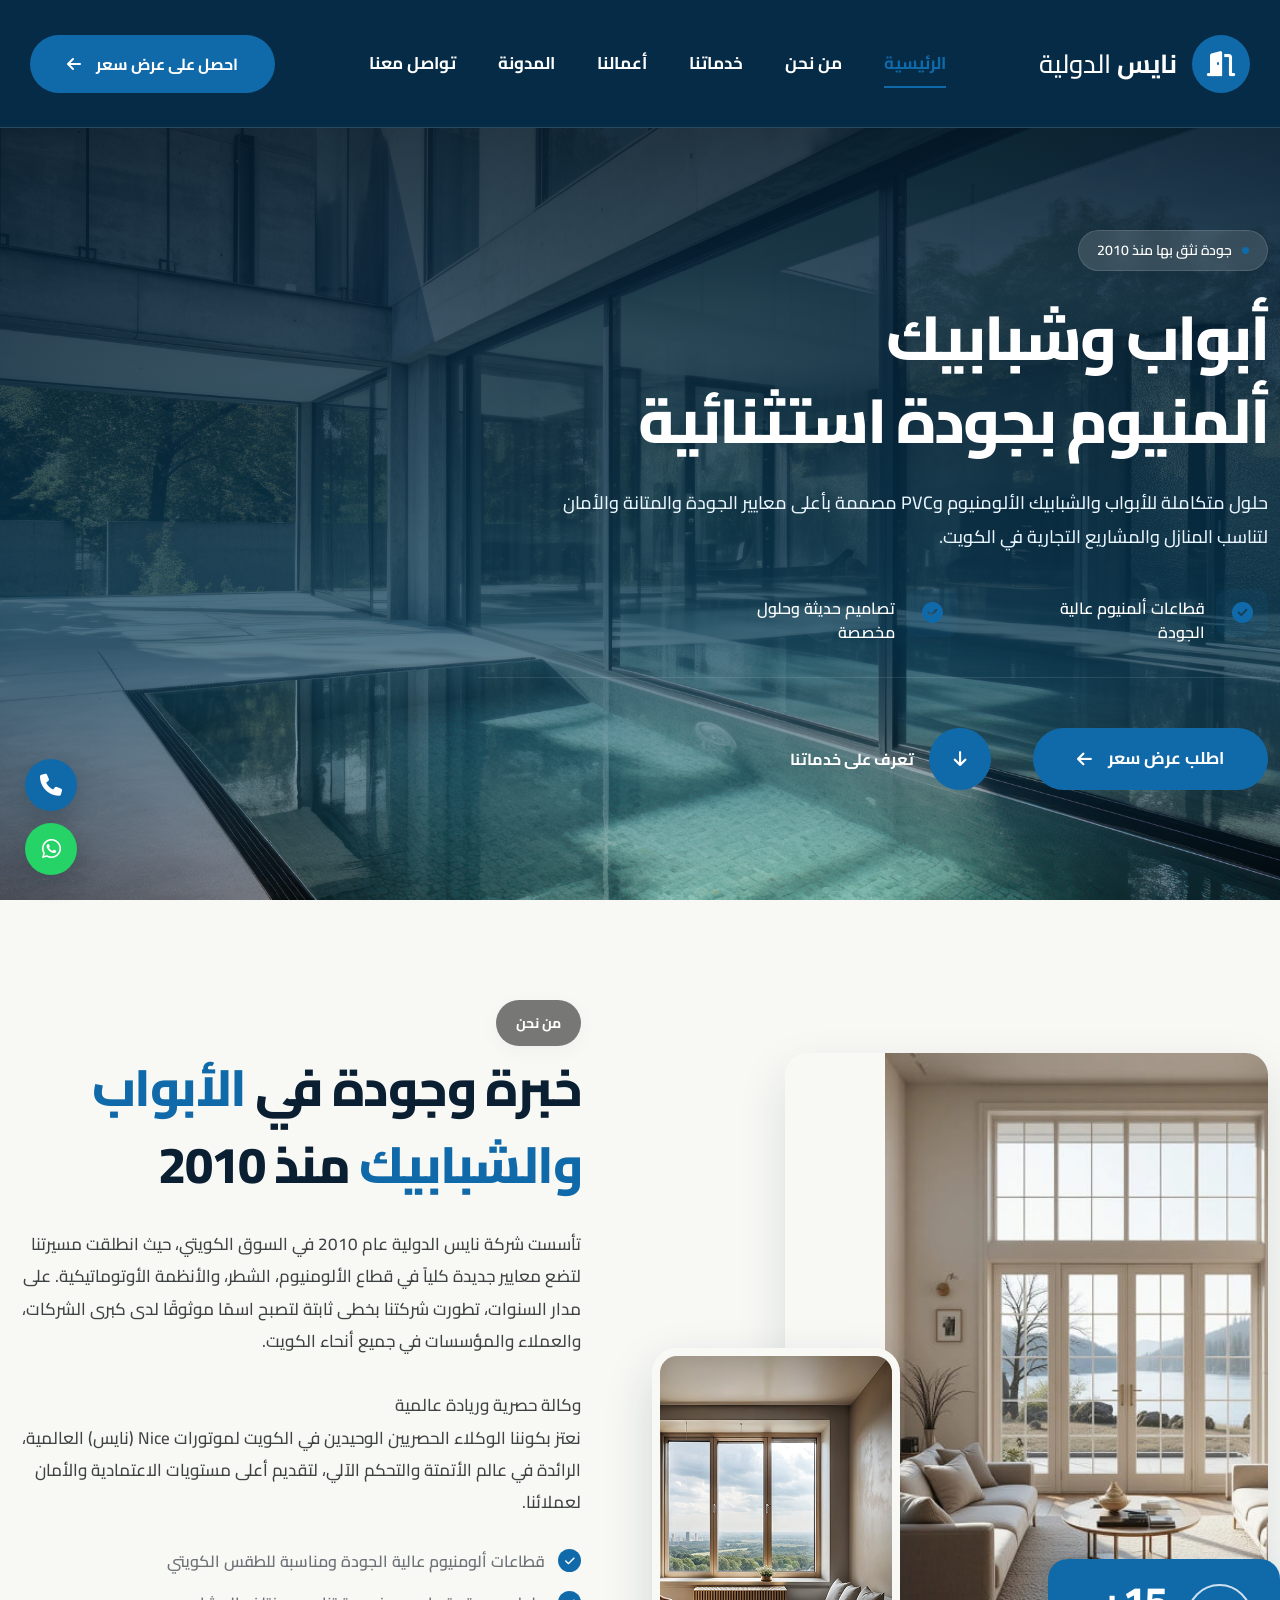
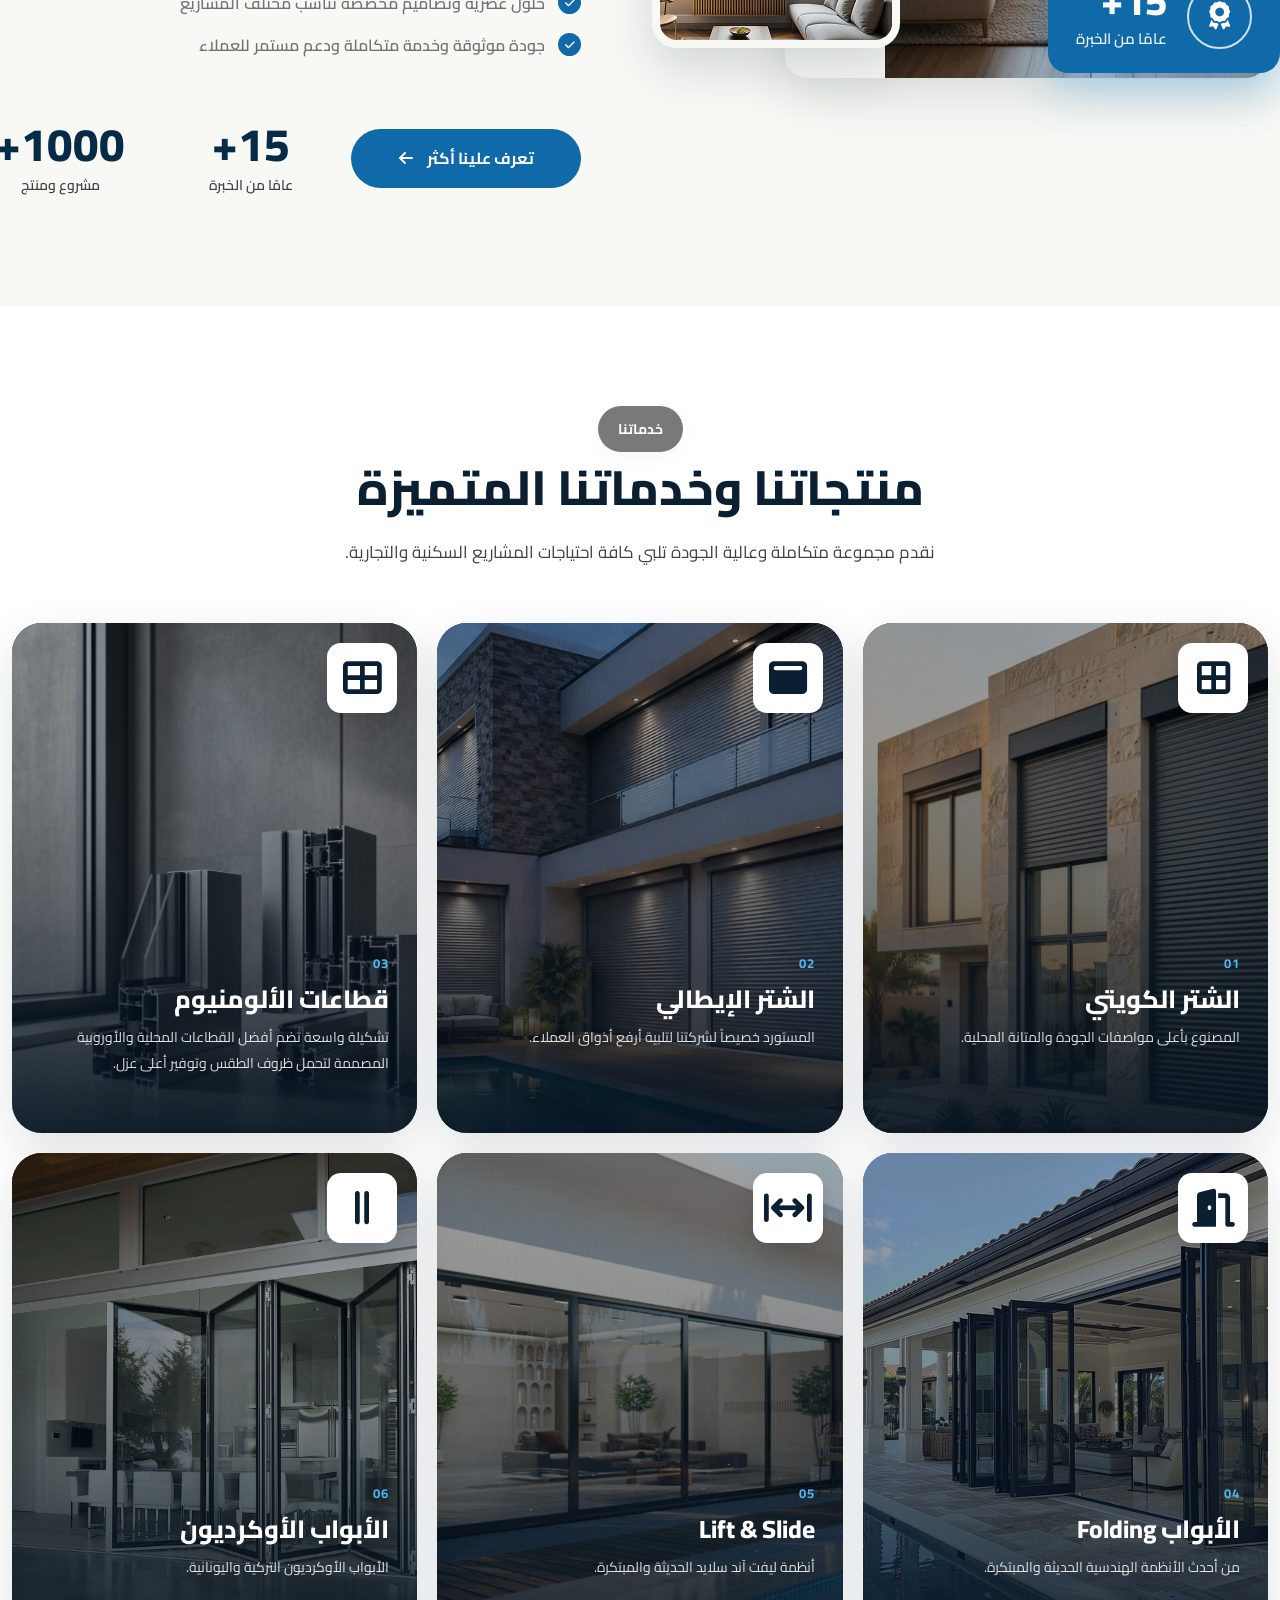
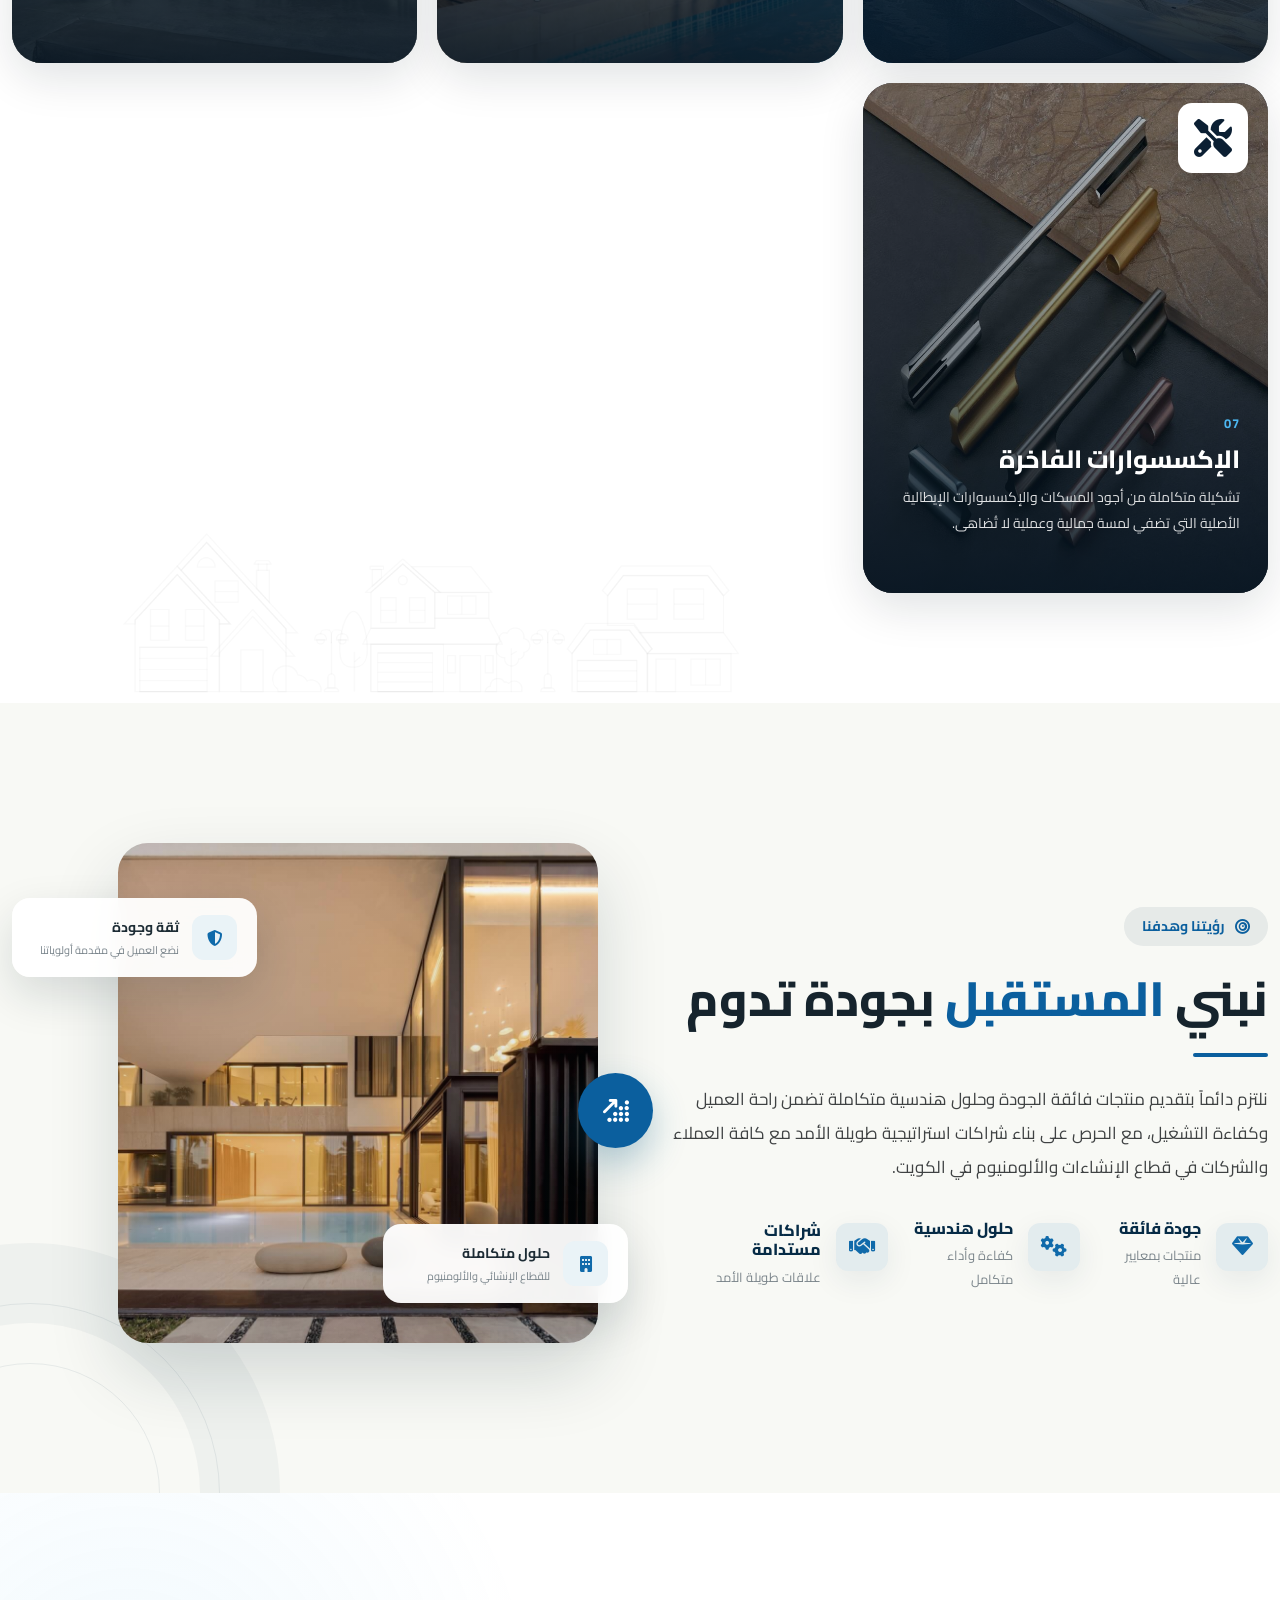
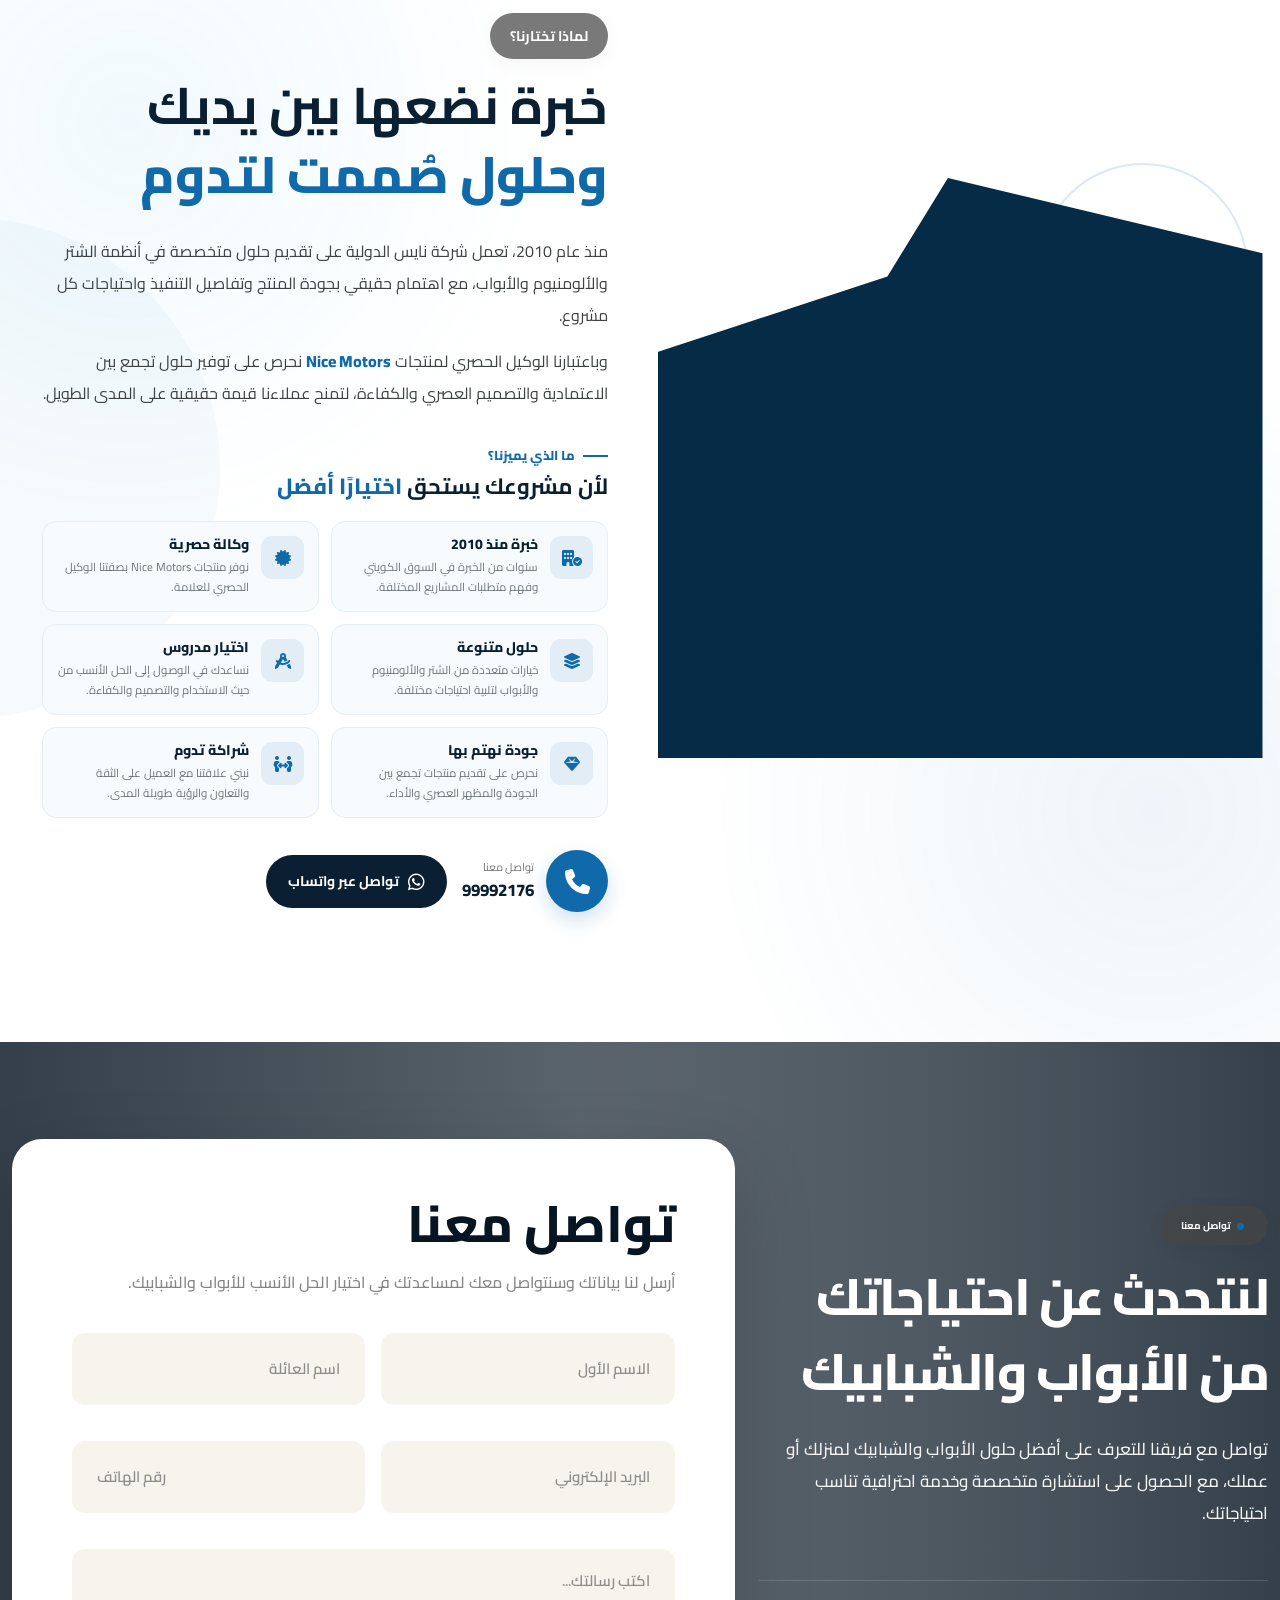
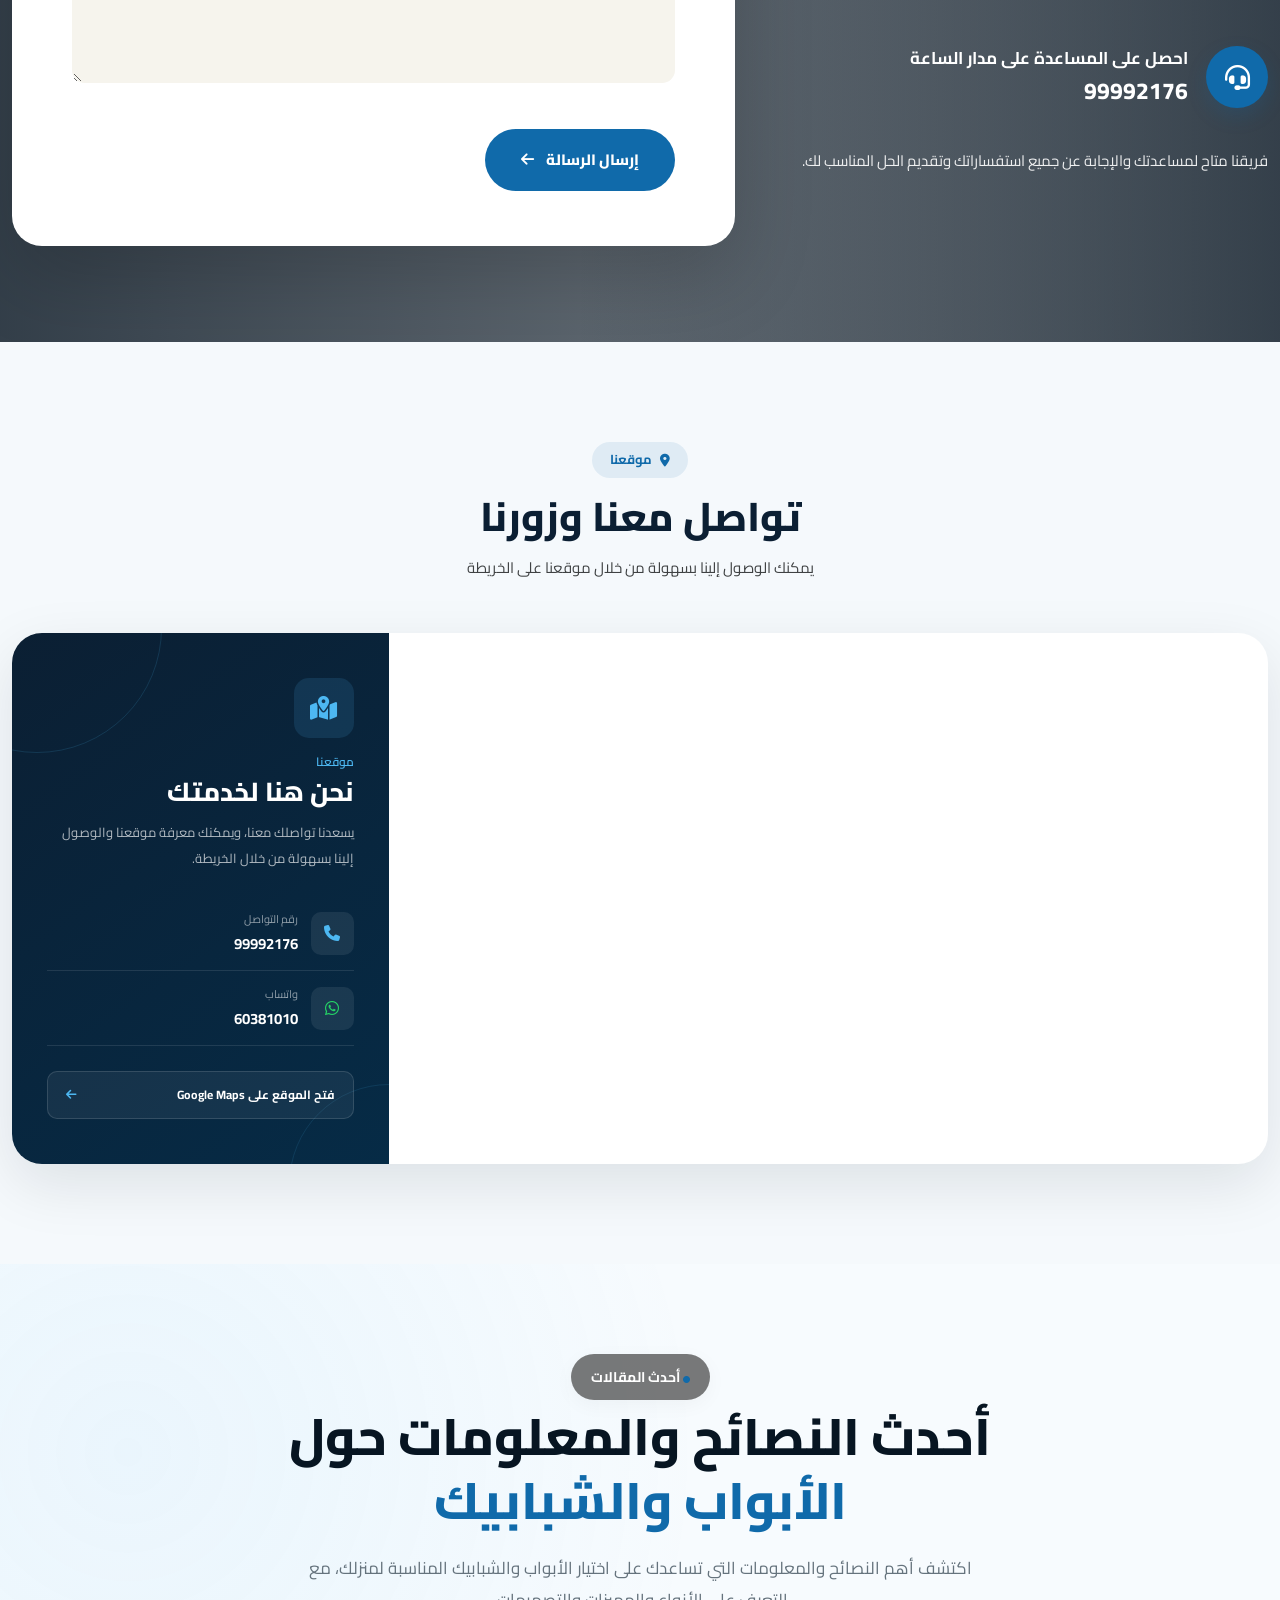
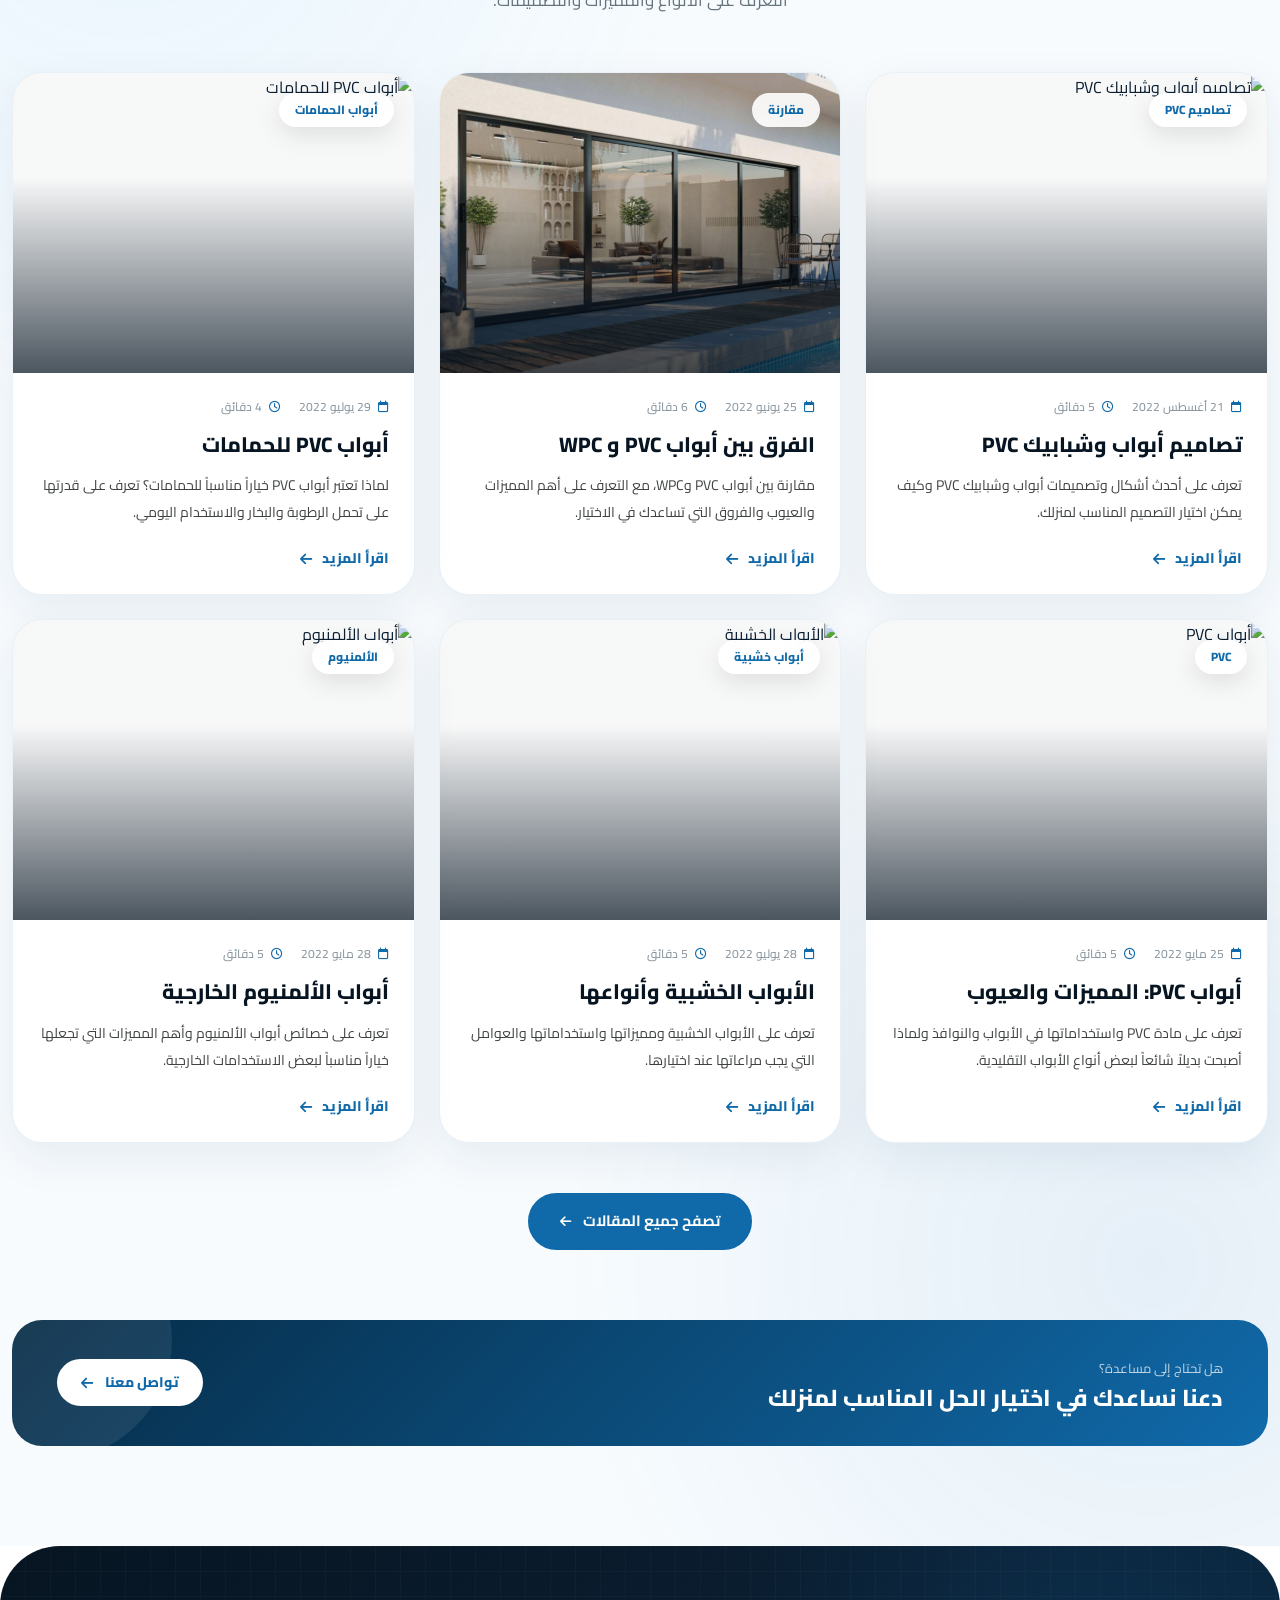
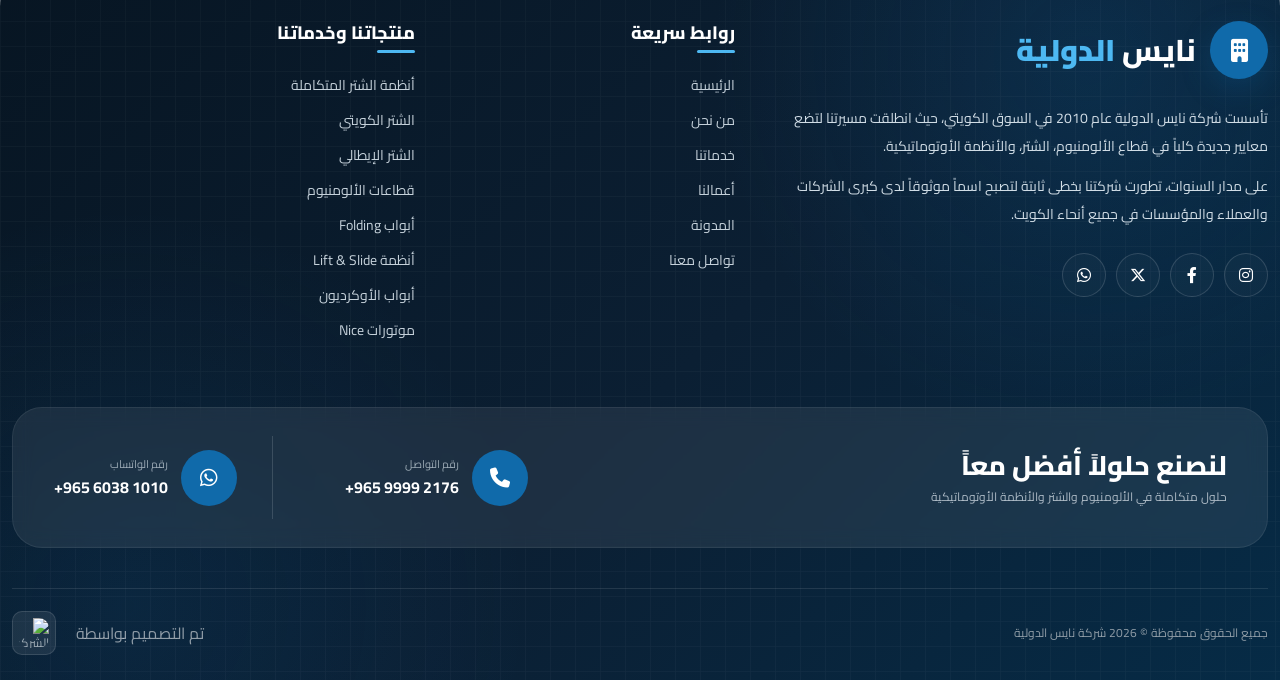
==== index.html @ 319450fb "first commit" ====
<!doctype html>
<html lang="ar" dir="rtl">

<head>
  <meta charset="UTF-8">

  <meta name="viewport" content="width=device-width, initial-scale=1.0">

  <meta http-equiv="X-UA-Compatible" content="IE=edge">

  <title>شركة نايس الدولية للأبواب والشبابيك | ألومنيوم و PVC والشتر في الكويت</title>

  <meta name="description"
    content="شركة نايس الدولية للأبواب والشبابيك في الكويت منذ 2010. متخصصون في أبواب وشبابيك الألومنيوم وPVC، الشتر الكويتي والإيطالي، Folding، Lift & Slide، والأبواب الأوتوماتيكية. الوكيل الحصري لموتورات Nice في الكويت.">

  <meta name="keywords"
    content="أبواب وشبابيك الكويت, شركة أبواب وشبابيك في الكويت, أبواب ألمنيوم الكويت, شبابيك ألمنيوم الكويت, أبواب PVC الكويت, شبابيك PVC الكويت, شتر الكويت, شتر إيطالي الكويت, شتر كويتي, أبواب أوتوماتيكية الكويت, موتورات نايس الكويت, Nice Kuwait, أبواب سحاب الكويت, Lift and Slide Kuwait, Folding doors Kuwait">

  <meta name="author" content="شركة نايس الدولية للأبواب والشبابيك">

  <meta name="publisher" content="شركة نايس الدولية للأبواب والشبابيك">

  <meta name="robots" content="index, follow, max-image-preview:large, max-snippet:-1, max-video-preview:-1">

  <meta name="googlebot" content="index, follow, max-image-preview:large, max-snippet:-1, max-video-preview:-1">

  <meta name="language" content="Arabic">

  <meta name="geo.region" content="KW">

  <meta name="geo.country" content="Kuwait">

  <meta name="country" content="Kuwait">

  <meta name="theme-color" content="#0b1f33">

  <link rel="canonical" href="https://www.yourdomain.com/">

  <link rel="alternate" hreflang="ar-KW" href="https://www.yourdomain.com/">

  <link rel="alternate" hreflang="x-default" href="https://www.yourdomain.com/">

  <link rel="icon" type="image/png" href="images/favicon.png">

  <link rel="apple-touch-icon" href="images/apple-touch-icon.png">


  <!-- Open Graph -->

  <meta property="og:type" content="website">

  <meta property="og:locale" content="ar_KW">

  <meta property="og:title" content="شركة نايس الدولية للأبواب والشبابيك | الكويت">

  <meta property="og:description"
    content="حلول متكاملة للأبواب والشبابيك الألومنيوم وPVC والشتر والأنظمة الأوتوماتيكية في الكويت منذ 2010. الوكيل الحصري لموتورات Nice في الكويت.">

  <meta property="og:url" content="https://www.yourdomain.com/">

  <meta property="og:site_name" content="شركة نايس الدولية للأبواب والشبابيك">

  <meta property="og:image" content="https://www.yourdomain.com/images/og-image.jpg">

  <meta property="og:image:alt" content="شركة نايس الدولية للأبواب والشبابيك في الكويت">

  <meta property="og:image:width" content="1200">

  <meta property="og:image:height" content="630">


  <!-- Twitter / X -->

  <meta name="twitter:card" content="summary_large_image">

  <meta name="twitter:title" content="شركة نايس الدولية للأبواب والشبابيك | الكويت">

  <meta name="twitter:description"
    content="أبواب وشبابيك الألومنيوم وPVC والشتر والأنظمة الأوتوماتيكية في الكويت. الوكيل الحصري لموتورات Nice.">

  <meta name="twitter:image" content="https://www.yourdomain.com/images/og-image.jpg">

  <meta name="twitter:image:alt" content="شركة نايس الدولية للأبواب والشبابيك">


  <!-- Local Business -->

  <meta name="geo.placename" content="Kuwait">

  <meta name="ICBM" content="29.3759, 47.9774">
  <!-- Organization / Local Business Schema -->

  <script type="application/ld+json">
    {
        "@context": "https://schema.org",
        "@type": "HomeAndConstructionBusiness",
        "@id": "https://www.yourdomain.com/#organization",
        "name": "شركة نايس الدولية للأبواب والشبابيك",
        "alternateName": "نايس الدولية",
        "description": "شركة نايس الدولية للأبواب والشبابيك في الكويت، متخصصة في الألومنيوم وPVC والشتر والأنظمة الأوتوماتيكية.",
        "url": "https://www.yourdomain.com/",
        "logo": "https://www.yourdomain.com/images/logo.png",
        "image": "https://www.yourdomain.com/images/og-image.jpg",
        "telephone": "+96599992176",
        "contactPoint": {
            "@type": "ContactPoint",
            "telephone": "+96599992176",
            "contactType": "customer service",
            "contactOption": "TollFree",
            "availableLanguage": [
                "Arabic",
                "English"
            ]
        },
        "address": {
            "@type": "PostalAddress",
            "addressCountry": "KW",
            "addressLocality": "Kuwait"
        },
        "areaServed": {
            "@type": "Country",
            "name": "Kuwait"
        },
        "foundingDate": "2010",
        "priceRange": "$$",
        "currenciesAccepted": "KWD",
        "paymentAccepted": "Cash, Credit Card",
        "sameAs": []
    }
    </script>


  <!-- WebSite Schema -->

  <script type="application/ld+json">
    {
        "@context": "https://schema.org",
        "@type": "WebSite",
        "@id": "https://www.yourdomain.com/#website",
        "url": "https://www.yourdomain.com/",
        "name": "شركة نايس الدولية للأبواب والشبابيك",
        "description": "الأبواب والشبابيك الألومنيوم وPVC والشتر والأنظمة الأوتوماتيكية في الكويت",
        "publisher": {
            "@id": "https://www.yourdomain.com/#organization"
        },
        "inLanguage": "ar-KW"
    }
    </script>


  <!-- Breadcrumb Schema -->

  <script type="application/ld+json">
    {
        "@context": "https://schema.org",
        "@type": "BreadcrumbList",
        "itemListElement": [
            {
                "@type": "ListItem",
                "position": 1,
                "name": "الرئيسية",
                "item": "https://www.yourdomain.com/"
            }
        ]
    }
    </script>

  <link rel="stylesheet" href="css/bootstrap.min.css" />

  <link rel="stylesheet" href="css/all.min.css" />

  <link rel="preconnect" href="https://fonts.googleapis.com" />

  <link rel="preconnect" href="https://fonts.gstatic.com" crossorigin />

  <link
    href="https://fonts.googleapis.com/css2?family=Cairo:wght@200..1000&family=Playfair+Display:wght@400;500;600;700&display=swap"
    rel="stylesheet" />

  <link rel="stylesheet" href="https://unpkg.com/aos@2.3.4/dist/aos.css" />

  <link rel="stylesheet" href="https://cdn.jsdelivr.net/npm/swiper@11/swiper-bundle.min.css" />

  <link rel="stylesheet" href="css/index.css" />
</head>

<body>
  <header class="main-header">
    <nav class="main-navbar">
      <div class="container-fluid navbar-container">
        <a href="#" class="brand-logo">
          <span class="brand-icon">
            <i class="fa-solid fa-door-open"></i>
          </span>

          <span class="brand-name"> نايس <span>الدولية</span> </span>
        </a>

        <div class="desktop-menu">
          <a href="#" class="nav-link active"> الرئيسية </a>

          <a href="#about" class="nav-link"> من نحن </a>

          <a href="#services" class="nav-link"> خدماتنا </a>
          <a href="works.html" class="nav-link">أعمالنا</a>

          <a href="#blog" class="nav-link"> المدونة </a>

          <a href="#contact" class="nav-link"> تواصل معنا </a>
        </div>

        <a href="#contact" class="navbar-cta">
          احصل على عرض سعر
          <i class="fa-solid fa-arrow-left"></i>
        </a>

        <button class="mobile-menu-btn" id="mobileMenuBtn">
          <i class="fa-solid fa-bars"></i>
        </button>
      </div>
    </nav>
  </header>

  <div class="mobile-sidebar" id="mobileSidebar">
    <div class="sidebar-header">
      <a href="#" class="brand-logo">
        <span class="brand-icon">
          <i class="fa-solid fa-door-open"></i>
        </span>

        <span class="brand-name"> نايس <span>الدولية</span> </span>
      </a>

      <button class="sidebar-close" id="sidebarClose">
        <i class="fa-solid fa-xmark"></i>
      </button>
    </div>

    <div class="sidebar-menu">
      <a href="#" class="sidebar-link"> الرئيسية </a>

      <a href="#about" class="sidebar-link"> من نحن </a>

      <a href="#services" class="sidebar-link"> خدماتنا </a>

      <a href="#blog" class="sidebar-link"> المدونة </a>

      <a href="#contact" class="sidebar-link"> تواصل معنا </a>

      <a href="#contact" class="sidebar-cta">
        احصل على عرض سعر
        <i class="fa-solid fa-arrow-left"></i>
      </a>
    </div>
  </div>

  <div class="sidebar-overlay" id="sidebarOverlay"></div>

  <section class="hero-section">
    <div class="hero-overlay"></div>

    <div class="container hero-container">
      <div class="hero-content">
        <div class="hero-badge">
          <span></span>
          جودة نثق بها منذ 2010
        </div>

        <h1>
          أبواب وشبابيك
          <br />
          ألمنيوم <span>بجودة استثنائية</span>
        </h1>

        <p class="hero-description">
          حلول متكاملة للأبواب والشبابيك الألومنيوم وPVC مصممة بأعلى معايير
          الجودة والمتانة والأمان لتناسب المنازل والمشاريع التجارية في الكويت.
        </p>

        <div class="hero-features">
          <div class="hero-feature">
            <div class="feature-icon">
              <i class="fa-solid fa-circle-check"></i>
            </div>

            <span> قطاعات ألمنيوم عالية الجودة </span>
          </div>

          <div class="hero-feature">
            <div class="feature-icon">
              <i class="fa-solid fa-circle-check"></i>
            </div>

            <span> تصاميم حديثة وحلول مخصصة </span>
          </div>
        </div>

        <div class="hero-actions">
          <a href="#contact" class="primary-btn">
            اطلب عرض سعر
            <i class="fa-solid fa-arrow-left"></i>
          </a>

          <a href="#about" class="video-btn">
            <span class="video-icon">
              <i class="fas fa-arrow-down"></i>
            </span>

            <span> تعرف على خدماتنا </span>
          </a>
        </div>
      </div>
    </div>
  </section>

  <section class="about-section" id="about">
    <div class="container">
      <div class="row align-items-center g-5">
        <div class="col-lg-6">
          <div class="about-images">
            <div class="about-main-image">
              <img src="images/about-2.jpg" alt="أبواب وشبابيك الألومنيوم في الكويت" />
            </div>

            <div class="about-small-image">
              <img src="images/about-1.jpg" alt="تصميم أبواب وشبابيك ألمنيوم" />
            </div>

            <div class="experience-card">
              <div class="experience-icon">
                <i class="fa-solid fa-award"></i>
              </div>

              <div>
                <strong>15+</strong>
                <span>عامًا من الخبرة</span>
              </div>
            </div>
          </div>
        </div>

        <div class="col-lg-6">
          <div class="about-content">
            <div class="section-badge mb-3">
              <span></span>
              من نحن
            </div>

            <h2 class="mt-3">
              خبرة وجودة في
              <span>الأبواب والشبابيك</span>
              منذ 2010
            </h2>

            <p class="about-description">
              تأسست شركة نايس الدولية عام 2010 في السوق الكويتي، حيث انطلقت
              مسيرتنا لتضع معايير جديدة كلياً في قطاع الألومنيوم، الشطر،
              والأنظمة الأوتوماتيكية. على مدار السنوات، تطورت شركتنا بخطى
              ثابتة لتصبح اسمًا موثوقًا لدى كبرى الشركات، والعملاء والمؤسسات
              في جميع أنحاء الكويت.
              <br /><br />
              وكالة حصرية وريادة عالمية
              <br />
              نعتز بكوننا الوكلاء الحصريين الوحيدين في الكويت لموتورات Nice
              (نايس) العالمية، الرائدة في عالم الأتمتة والتحكم الآلي، لتقديم
              أعلى مستويات الاعتمادية والأمان لعملائنا.
            </p>
            <div class="about-list">
              <div class="about-list-item">
                <div class="check-icon">
                  <i class="fa-solid fa-check"></i>
                </div>

                <span>
                  قطاعات ألومنيوم عالية الجودة ومناسبة للطقس الكويتي
                </span>
              </div>

              <div class="about-list-item">
                <div class="check-icon">
                  <i class="fa-solid fa-check"></i>
                </div>

                <span> حلول عصرية وتصاميم مخصصة تناسب مختلف المشاريع </span>
              </div>

              <div class="about-list-item">
                <div class="check-icon">
                  <i class="fa-solid fa-check"></i>
                </div>

                <span> جودة موثوقة وخدمة متكاملة ودعم مستمر للعملاء </span>
              </div>
            </div>

            <div class="about-bottom">
              <a href="#contact" class="about-btn">
                تعرف علينا أكثر
                <i class="fa-solid fa-arrow-left"></i>
              </a>

              <div class="about-stats">
                <div class="stat-item">
                  <strong>15+</strong>

                  <span> عامًا من الخبرة </span>
                </div>

                <div class="stat-divider"></div>

                <div class="stat-item">
                  <strong>1000+</strong>

                  <span> مشروع ومنتج </span>
                </div>
              </div>
            </div>
          </div>
        </div>
      </div>
    </div>
  </section>

  <section class="services-section" id="services">
    <div class="container">
      <div class="services-heading text-center">
        <span class="section-badge">خدماتنا</span>
        <h2 class="mt-3">منتجاتنا وخدماتنا المتميزة</h2>
        <p>
          نقدم مجموعة متكاملة وعالية الجودة تلبي كافة احتياجات المشاريع
          السكنية والتجارية.
        </p>
      </div>

      <div class="services-grid">
        <div class="service-card service-kuwaiti">
          <div class="service-overlay"></div>

          <div class="service-icon">
            <i class="fas fa-border-all"></i>
          </div>

          <div class="service-content">
            <span class="service-number">01</span>
            <h3>الشتر الكويتي</h3>
            <p>المصنوع بأعلى مواصفات الجودة والمتانة المحلية.</p>
          </div>
        </div>

        <div class="service-card service-italian">
          <div class="service-overlay"></div>

          <div class="service-icon">
            <i class="fas fa-window-maximize"></i>
          </div>

          <div class="service-content">
            <span class="service-number">02</span>
            <h3>الشتر الإيطالي</h3>
            <p>المستورد خصيصاً لشركتنا لتلبية أرفع أذواق العملاء.</p>
          </div>
        </div>

        <div class="service-card service-aluminum">
          <div class="service-overlay"></div>

          <div class="service-icon">
            <i class="fas fa-table-cells-large"></i>
          </div>

          <div class="service-content">
            <span class="service-number">03</span>
            <h3>قطاعات الألومنيوم</h3>
            <p>
              تشكيلة واسعة تضم أفضل القطاعات المحلية والأوروبية المصممة لتحمل
              ظروف الطقس وتوفير أعلى عزل.
            </p>
          </div>
        </div>

        <div class="service-card service-folding">
          <div class="service-overlay"></div>

          <div class="service-icon">
            <i class="fas fa-door-open"></i>
          </div>

          <div class="service-content">
            <span class="service-number">04</span>
            <h3>الأبواب Folding</h3>
            <p>من أحدث الأنظمة الهندسية الحديثة والمبتكرة.</p>
          </div>
        </div>

        <div class="service-card service-lift">
          <div class="service-overlay"></div>

          <div class="service-icon">
            <i class="fas fa-arrows-left-right-to-line"></i>
          </div>

          <div class="service-content">
            <span class="service-number">05</span>
            <h3>Lift &amp; Slide</h3>
            <p>أنظمة ليفت آند سلايد الحديثة والمبتكرة.</p>
          </div>
        </div>

        <div class="service-card service-accordion">
          <div class="service-overlay"></div>

          <div class="service-icon">
            <i class="fas fa-grip-lines-vertical"></i>
          </div>

          <div class="service-content">
            <span class="service-number">06</span>
            <h3>الأبواب الأوكرديون</h3>
            <p>الأبواب الأوكرديون التركية واليونانية.</p>
          </div>
        </div>

        <div class="service-card service-accessories">
          <div class="service-overlay"></div>

          <div class="service-icon">
            <i class="fas fa-screwdriver-wrench"></i>
          </div>

          <div class="service-content">
            <span class="service-number">07</span>
            <h3>الإكسسوارات الفاخرة</h3>
            <p>
              تشكيلة متكاملة من أجود المسكات والإكسسوارات الإيطالية الأصلية
              التي تضفي لمسة جمالية وعملية لا تُضاهى.
            </p>
          </div>
        </div>
      </div>
    </div>
  </section>
  <section class="vision-section" id="vision">
    <div class="vision-pattern"></div>
    <div class="container">
      <div class="row align-items-center g-4">
        <div class="col-lg-6">
          <div class="vision-content">
            <span class="vision-label">
              <i class="fa-solid fa-bullseye"></i> رؤيتنا وهدفنا
            </span>
            <h2>نبني <span>المستقبل</span> بجودة تدوم</h2>
            <div class="vision-line"></div>
            <p>
              نلتزم دائماً بتقديم منتجات فائقة الجودة وحلول هندسية متكاملة
              تضمن راحة العميل وكفاءة التشغيل، مع الحرص على بناء شراكات
              استراتيجية طويلة الأمد مع كافة العملاء والشركات في قطاع
              الإنشاءات والألومنيوم في الكويت.
            </p>
            <div class="vision-features">
              <div class="vision-feature">
                <div class="feature-icon">
                  <i class="fa-solid fa-gem"></i>
                </div>
                <div>
                  <h5>جودة فائقة</h5>
                  <span>منتجات بمعايير عالية</span>
                </div>
              </div>
              <div class="vision-feature">
                <div class="feature-icon">
                  <i class="fa-solid fa-gears"></i>
                </div>
                <div>
                  <h5>حلول هندسية</h5>
                  <span>كفاءة وأداء متكامل</span>
                </div>
              </div>
              <div class="vision-feature">
                <div class="feature-icon">
                  <i class="fa-solid fa-handshake"></i>
                </div>
                <div>
                  <h5>شراكات مستدامة</h5>
                  <span>علاقات طويلة الأمد</span>
                </div>
              </div>
            </div>
          </div>
        </div>
        <div class="col-lg-6">
          <div class="vision-visual">
            <div class="vision-image">
              <img src="images/vision.jpg" alt="حلول الألومنيوم والهندسة" />
            </div>
            <div class="vision-card vision-card-top">
              <div class="card-icon">
                <i class="fa-solid fa-shield-halved"></i>
              </div>
              <div>
                <strong>ثقة وجودة</strong>
                <span>نضع العميل في مقدمة أولوياتنا</span>
              </div>
            </div>
            <div class="vision-card vision-card-bottom">
              <div class="card-icon">
                <i class="fa-solid fa-building"></i>
              </div>
              <div>
                <strong>حلول متكاملة</strong>
                <span>للقطاع الإنشائي والألومنيوم</span>
              </div>
            </div>
            <div class="vision-circle">
              <i class="fa-solid fa-arrow-up-right-dots"></i>
            </div>
          </div>
        </div>
      </div>
    </div>
  </section>

  <section class="nice-about-section">
    <div class="nice-bg-shape"></div>

    <div class="container">
      <div class="row align-items-center g-4">
        <div class="col-lg-6 order-lg-1 order-2">
          <div class="nice-visual">
            <div class="nice-image-wrapper">
              <img src="https://demo.awaikenthemes.com/framex/wp-content/uploads/2026/04/our-work-image.jpg"
                alt="شركة نايس الدولية" class="nice-main-imag" />e
            </div>

            <div class="nice-image-decoration nice-decoration-top"></div>

            <div class="nice-image-decoration nice-decoration-bottom"></div>
          </div>
        </div>

        <div class="col-lg-6 order-lg-2 order-1">
          <div class="nice-content">
            <div class="section-badge mb-3">
              <span></span>
              لماذا تختارنا؟
            </div>

            <h2 class="nice-title mt-4">
              خبرة نضعها بين يديك
              <br />
              <strong>وحلول صُممت لتدوم</strong>
            </h2>

            <p class="nice-description">
              منذ عام 2010، تعمل شركة نايس الدولية على تقديم حلول متخصصة في
              أنظمة الشتر والألومنيوم والأبواب، مع اهتمام حقيقي بجودة المنتج
              وتفاصيل التنفيذ واحتياجات كل مشروع.
            </p>

            <p class="nice-description">
              وباعتبارنا الوكيل الحصري لمنتجات
              <strong>Nice Motors</strong>
              نحرص على توفير حلول تجمع بين الاعتمادية والتصميم العصري
              والكفاءة، لتمنح عملاءنا قيمة حقيقية على المدى الطويل.
            </p>

            <div class="why-choose-section">
              <div class="why-heading">
                <span>ما الذي يميزنا؟</span>

                <h3>
                  لأن مشروعك يستحق
                  <strong>اختيارًا أفضل</strong>
                </h3>
              </div>

              <div class="why-grid">
                <div class="why-item">
                  <div class="why-icon">
                    <i class="fa-solid fa-building-circle-check"></i>
                  </div>

                  <div class="why-item-content">
                    <h4>خبرة منذ 2010</h4>

                    <p>
                      سنوات من الخبرة في السوق الكويتي وفهم متطلبات المشاريع
                      المختلفة.
                    </p>
                  </div>
                </div>

                <div class="why-item">
                  <div class="why-icon">
                    <i class="fa-solid fa-certificate"></i>
                  </div>

                  <div class="why-item-content">
                    <h4>وكالة حصرية</h4>

                    <p>
                      نوفر منتجات Nice Motors بصفتنا الوكيل الحصري للعلامة.
                    </p>
                  </div>
                </div>

                <div class="why-item">
                  <div class="why-icon">
                    <i class="fa-solid fa-layer-group"></i>
                  </div>

                  <div class="why-item-content">
                    <h4>حلول متنوعة</h4>

                    <p>
                      خيارات متعددة من الشتر والألومنيوم والأبواب لتلبية
                      احتياجات مختلفة.
                    </p>
                  </div>
                </div>

                <div class="why-item">
                  <div class="why-icon">
                    <i class="fa-solid fa-compass-drafting"></i>
                  </div>

                  <div class="why-item-content">
                    <h4>اختيار مدروس</h4>

                    <p>
                      نساعدك في الوصول إلى الحل الأنسب من حيث الاستخدام
                      والتصميم والكفاءة.
                    </p>
                  </div>
                </div>

                <div class="why-item">
                  <div class="why-icon">
                    <i class="fa-solid fa-gem"></i>
                  </div>

                  <div class="why-item-content">
                    <h4>جودة نهتم بها</h4>

                    <p>
                      نحرص على تقديم منتجات تجمع بين الجودة والمظهر العصري
                      والأداء.
                    </p>
                  </div>
                </div>

                <div class="why-item">
                  <div class="why-icon">
                    <i class="fa-solid fa-people-arrows"></i>
                  </div>

                  <div class="why-item-content">
                    <h4>شراكة تدوم</h4>

                    <p>
                      نبني علاقتنا مع العميل على الثقة والتعاون والرؤية طويلة
                      المدى.
                    </p>
                  </div>
                </div>
              </div>
            </div>

            <div class="nice-actions">
              <a href="tel:99992176" class="nice-phone">
                <div class="phone-icon">
                  <i class="fa-solid fa-phone"></i>
                </div>

                <div class="phone-info">
                  <span>تواصل معنا</span>
                  <strong>99992176</strong>
                </div>
              </a>

              <a href="https://wa.me/96560381010" target="_blank" class="nice-whatsapp">
                <i class="fa-brands fa-whatsapp"></i>

                <span> تواصل عبر واتساب </span>
              </a>
            </div>
          </div>
        </div>
      </div>
    </div>
  </section>

  <section class="contact-section" id="contact">
    <div class="contact-overlay"></div>

    <div class="container contact-container">
      <div class="row align-items-center g-4">

        <div class="col-lg-5">
          <div class="contact-info">

            <div class="mb-4">
              <span class="section-badge text-white">
                <i class="fa-solid fa-circle mx-1"></i>
                تواصل معنا
              </span>
            </div>

            <h2>
              لنتحدث عن احتياجاتك
              <br>
              من الأبواب والشبابيك
            </h2>

            <p class="contact-description">
              تواصل مع فريقنا للتعرف على أفضل حلول الأبواب والشبابيك
              لمنزلك أو عملك، مع الحصول على استشارة متخصصة وخدمة
              احترافية تناسب احتياجاتك.
            </p>

            <div class="contact-divider"></div>

            <div class="contact-phone">
              <div class="phone-icon">
                <i class="fa-solid fa-headset"></i>
              </div>

              <div>
                <span>احصل على المساعدة على مدار الساعة</span>
                <a href="tel:+99992176">99992176</a>
              </div>
            </div>

            <p class="contact-note">
              فريقنا متاح لمساعدتك والإجابة عن جميع استفساراتك
              وتقديم الحل المناسب لك.
            </p>

          </div>
        </div>

        <div class="col-lg-7">
          <div class="contact-form-card">

            <div class="form-heading">
              <h3>تواصل معنا</h3>

              <p>
                أرسل لنا بياناتك وسنتواصل معك لمساعدتك في اختيار
                الحل الأنسب للأبواب والشبابيك.
              </p>
            </div>

            <form id="contactForm" novalidate>

              <div class="row g-3">

                <div class="col-md-6">
                  <div class="form-group">
                    <input type="text" id="firstName" name="firstName" class="form-control" placeholder="الاسم الأول">
                    <small class="error-message"></small>
                  </div>
                </div>

                <div class="col-md-6">
                  <div class="form-group">
                    <input type="text" id="lastName" name="lastName" class="form-control" placeholder="اسم العائلة">
                    <small class="error-message"></small>
                  </div>
                </div>

                <div class="col-md-6">
                  <div class="form-group">
                    <input type="email" id="email" name="email" class="form-control" placeholder="البريد الإلكتروني">
                    <small class="error-message"></small>
                  </div>
                </div>

                <div class="col-md-6">
                  <div class="form-group">
                    <input type="tel" id="phone" name="phone" class="form-control" placeholder="رقم الهاتف">
                    <small class="error-message"></small>
                  </div>
                </div>

                <div class="col-12">
                  <div class="form-group">
                    <textarea id="message" name="message" class="form-control message-input" rows="5"
                      placeholder="اكتب رسالتك..."></textarea>
                    <small class="error-message"></small>
                  </div>
                </div>

                <div class="col-12">
                  <button type="submit" class="send-btn">
                    إرسال الرسالة
                    <i class="fa-solid fa-arrow-left"></i>
                  </button>
                </div>

              </div>
            </form>

            <div class="success-message" id="successMessage">
              <i class="fa-solid fa-circle-check"></i>
              <span>تم إرسال رسالتك بنجاح، سنتواصل معك قريباً.</span>
            </div>

          </div>
        </div>

      </div>
    </div>
  </section>
  <section class="map-contact-section" id="location">

    <div class="container">

      <div class="map-section-title" data-aos="fade-up">

        <span>
          <i class="fa-solid fa-location-dot"></i>
          موقعنا
        </span>

        <h2>تواصل معنا وزورنا</h2>

        <p>
          يمكنك الوصول إلينا بسهولة من خلال موقعنا على الخريطة
        </p>

      </div>

      <div class="map-contact-wrapper">

        <div class="map-box" data-aos="fade-left">

          <iframe
            src="https://www.google.com/maps/embed?pb=!1m17!1m12!1m3!1d3479.0789744360573!2d47.940458684901905!3d29.309358982155644!2m3!1f0!2f0!3f0!3m2!1i1024!2i768!4f13.1!3m2!1m1!2zMjnCsDE4JzMzLjciTiA0N8KwNTYnMTcuOCJF!5e0!3m2!1sar!2seg!4v1789461208570!5m2!1sar!2seg"
            allowfullscreen="" loading="lazy" referrerpolicy="strict-origin-when-cross-origin">
          </iframe>

        </div>

        <div class="map-contact-info" data-aos="fade-right">

          <div class="map-info-icon">
            <i class="fa-solid fa-map-location-dot"></i>
          </div>

          <span class="map-info-label">
            موقعنا
          </span>

          <h3>
            نحن هنا لخدمتك
          </h3>

          <p>
            يسعدنا تواصلك معنا، ويمكنك معرفة موقعنا والوصول إلينا بسهولة من خلال الخريطة.
          </p>

          <div class="map-contact-item">

            <div class="map-contact-icon">
              <i class="fa-solid fa-phone"></i>
            </div>

            <div>
              <span>رقم التواصل</span>

              <a href="tel:99992176">
                99992176
              </a>
            </div>

          </div>

          <div class="map-contact-item">

            <div class="map-contact-icon whatsapp-icon">
              <i class="fa-brands fa-whatsapp"></i>
            </div>

            <div>
              <span>واتساب</span>

              <a href="https://wa.me/96560381010" target="_blank" rel="noopener noreferrer">
                60381010
              </a>
            </div>

          </div>

          <a href="https://www.google.com/maps/search/?api=1&query=29.309358982155644,47.940458684901905"
            target="_blank" rel="noopener noreferrer" class="map-directions">

            <span>فتح الموقع على Google Maps</span>

            <i class="fa-solid fa-arrow-left"></i>

          </a>

        </div>

      </div>

    </div>

  </section>
  <section class="blog-section" id="blog">
    <div class="container">

      <div class="section-heading text-center">
        <span class="section-badge">
          <i class="fa-solid fa-circle"></i>
          أحدث المقالات
        </span>

        <h1 class="mt-3">
          أحدث النصائح والمعلومات حول
          <span>الأبواب والشبابيك</span>
        </h1>

        <p>
          اكتشف أهم النصائح والمعلومات التي تساعدك على اختيار الأبواب
          والشبابيك المناسبة لمنزلك، مع التعرف على الأنواع والمميزات والتصميمات.
        </p>
      </div>



      <div class="row g-4" id="blogGrid">

        <div class="col-lg-4 col-md-6 blog-item" data-category="pvc">
          <article class="blog-card">

            <div class="blog-image">
              <img
                src="https://alabwabkw.com/wp-content/uploads/2022/08/%D8%AA%D8%B5%D8%A7%D9%85%D9%8A%D9%85-%D8%A7%D8%A8%D9%88%D8%A7%D8%A8-%D9%88%D8%B4%D8%A8%D8%A7%D8%A8%D9%8A%D9%83-pvc-251x250.webp"
                alt="تصاميم أبواب وشبابيك PVC">

              <span class="blog-tag">
                تصاميم PVC
              </span>

              <div class="image-overlay"></div>
            </div>

            <div class="blog-content">
              <div class="blog-meta">
                <span>
                  <i class="fa-regular fa-calendar"></i>
                  21 أغسطس 2022
                </span>
                <span>
                  <i class="fa-regular fa-clock"></i>
                  5 دقائق
                </span>
              </div>

              <h2>تصاميم أبواب وشبابيك PVC</h2>

              <p>
                تعرف على أحدث أشكال وتصميمات أبواب وشبابيك PVC
                وكيف يمكن اختيار التصميم المناسب لمنزلك.
              </p>

              <a href="#" class="read-more">
                اقرأ المزيد
                <i class="fa-solid fa-arrow-left"></i>
              </a>
            </div>
          </article>
        </div>

        <div class="col-lg-4 col-md-6 blog-item" data-category="comparison">
          <article class="blog-card">

            <div class="blog-image">
              <img src="images/service-5.jpg" alt="الفرق بين أبواب PVC و WPC">

              <span class="blog-tag">
                مقارنة
              </span>

              <div class="image-overlay"></div>
            </div>

            <div class="blog-content">
              <div class="blog-meta">
                <span>
                  <i class="fa-regular fa-calendar"></i>
                  25 يونيو 2022
                </span>
                <span>
                  <i class="fa-regular fa-clock"></i>
                  6 دقائق
                </span>
              </div>

              <h2>الفرق بين أبواب PVC و WPC</h2>

              <p>
                مقارنة بين أبواب PVC وWPC، مع التعرف على أهم
                المميزات والعيوب والفروق التي تساعدك في الاختيار.
              </p>

              <a href="#" class="read-more">
                اقرأ المزيد
                <i class="fa-solid fa-arrow-left"></i>
              </a>
            </div>
          </article>
        </div>

        <div class="col-lg-4 col-md-6 blog-item" data-category="doors">
          <article class="blog-card">

            <div class="blog-image">
              <img
                src="https://alabwabkw.com/wp-content/uploads/2022/07/%D8%A7%D8%A8%D9%88%D8%A7%D8%A8-pvc-%D9%84%D9%84%D8%AD%D9%85%D8%A7%D9%85%D8%A7%D8%AA-251x250.webp"
                alt="أبواب PVC للحمامات">

              <span class="blog-tag">
                أبواب الحمامات
              </span>

              <div class="image-overlay"></div>
            </div>

            <div class="blog-content">
              <div class="blog-meta">
                <span>
                  <i class="fa-regular fa-calendar"></i>
                  29 يوليو 2022
                </span>
                <span>
                  <i class="fa-regular fa-clock"></i>
                  4 دقائق
                </span>
              </div>

              <h2>أبواب PVC للحمامات</h2>

              <p>
                لماذا تعتبر أبواب PVC خياراً مناسباً للحمامات؟
                تعرف على قدرتها على تحمل الرطوبة والبخار والاستخدام اليومي.
              </p>

              <a href="#" class="read-more">
                اقرأ المزيد
                <i class="fa-solid fa-arrow-left"></i>
              </a>
            </div>
          </article>
        </div>

        <div class="col-lg-4 col-md-6 blog-item" data-category="pvc">
          <article class="blog-card">

            <div class="blog-image">
              <img
                src="https://alabwabkw.com/wp-content/uploads/2022/05/%D8%A7%D8%A8%D9%88%D8%A7%D8%A8-pvc-1-251x250.webp"
                alt="أبواب PVC">

              <span class="blog-tag">
                PVC
              </span>

              <div class="image-overlay"></div>
            </div>

            <div class="blog-content">
              <div class="blog-meta">
                <span>
                  <i class="fa-regular fa-calendar"></i>
                  25 مايو 2022
                </span>
                <span>
                  <i class="fa-regular fa-clock"></i>
                  5 دقائق
                </span>
              </div>

              <h2>أبواب PVC: المميزات والعيوب</h2>

              <p>
                تعرف على مادة PVC واستخداماتها في الأبواب والنوافذ
                ولماذا أصبحت بديلاً شائعاً لبعض أنواع الأبواب التقليدية.
              </p>

              <a href="#" class="read-more">
                اقرأ المزيد
                <i class="fa-solid fa-arrow-left"></i>
              </a>
            </div>
          </article>
        </div>

        <div class="col-lg-4 col-md-6 blog-item" data-category="doors">
          <article class="blog-card">

            <div class="blog-image">
              <img
                src="https://alabwabkw.com/wp-content/uploads/2022/07/%D8%A7%D9%84%D8%A3%D8%A8%D9%88%D8%A7%D8%A8-%D8%A7%D9%84%D8%AE%D8%B4%D8%A8%D9%8A%D8%A9-251x250.webp"
                alt="الأبواب الخشبية">

              <span class="blog-tag">
                أبواب خشبية
              </span>

              <div class="image-overlay"></div>
            </div>

            <div class="blog-content">
              <div class="blog-meta">
                <span>
                  <i class="fa-regular fa-calendar"></i>
                  28 يوليو 2022
                </span>
                <span>
                  <i class="fa-regular fa-clock"></i>
                  5 دقائق
                </span>
              </div>

              <h2>الأبواب الخشبية وأنواعها</h2>

              <p>
                تعرف على الأبواب الخشبية ومميزاتها واستخداماتها
                والعوامل التي يجب مراعاتها عند اختيارها.
              </p>

              <a href="#" class="read-more">
                اقرأ المزيد
                <i class="fa-solid fa-arrow-left"></i>
              </a>
            </div>
          </article>
        </div>

        <div class="col-lg-4 col-md-6 blog-item" data-category="comparison">
          <article class="blog-card">

            <div class="blog-image">
              <img
                src="https://alabwabkw.com/wp-content/uploads/2022/06/%D8%A7%D8%A8%D9%88%D8%A7%D8%A8-%D8%A7%D9%84%D9%85%D9%86%D9%8A%D9%88%D9%85-%D8%A7%D9%84%D8%AE%D8%A7%D8%B1%D8%AC%D9%8A%D8%A9-251x250.webp"
                alt="أبواب الألمنيوم">

              <span class="blog-tag">
                الألمنيوم
              </span>

              <div class="image-overlay"></div>
            </div>

            <div class="blog-content">
              <div class="blog-meta">
                <span>
                  <i class="fa-regular fa-calendar"></i>
                  28 مايو 2022
                </span>
                <span>
                  <i class="fa-regular fa-clock"></i>
                  5 دقائق
                </span>
              </div>

              <h2>أبواب الألمنيوم الخارجية</h2>

              <p>
                تعرف على خصائص أبواب الألمنيوم وأهم المميزات
                التي تجعلها خياراً مناسباً لبعض الاستخدامات الخارجية.
              </p>

              <a href="#" class="read-more">
                اقرأ المزيد
                <i class="fa-solid fa-arrow-left"></i>
              </a>
            </div>
          </article>
        </div>

      </div>

      <div class="empty-state d-none" id="emptyState">
        <i class="fa-regular fa-face-frown"></i>
        <h3>لا توجد مقالات في هذا التصنيف</h3>
        <p>جربي اختيار تصنيف آخر.</p>
      </div>
      <div class="all-articles-wrapper">
        <a href="blog.html" class="all-articles-btn">
          تصفح جميع المقالات
          <i class="fas fa-arrow-left"></i>
        </a>
      </div>
      <div class="blog-cta">
        <div>
          <span>هل تحتاج إلى مساعدة؟</span>
          <h3>دعنا نساعدك في اختيار الحل المناسب لمنزلك</h3>
        </div>

        <a href="#contact" class="cta-btn">
          تواصل معنا
          <i class="fa-solid fa-arrow-left"></i>
        </a>
      </div>

    </div>
  </section>


  <footer class="footer">

    <div class="container">

      <div class="row g-4 footer-main">
        <div class="col-lg-5 col-md-6">

          <div class="footer-brand">

            <a href="#" class="logo">
              <span class="logo-icon">
                <i class="fa-solid fa-building"></i>
              </span>

              <span>
                نايس
                <strong>الدولية</strong>
              </span>
            </a>

            <p class="footer-description">
              تأسست شركة نايس الدولية عام 2010 في السوق الكويتي،
              حيث انطلقت مسيرتنا لتضع معايير جديدة كلياً في قطاع
              الألومنيوم، الشتر، والأنظمة الأوتوماتيكية.
            </p>

            <p class="footer-description">
              على مدار السنوات، تطورت شركتنا بخطى ثابتة لتصبح
              اسماً موثوقاً لدى كبرى الشركات والعملاء والمؤسسات
              في جميع أنحاء الكويت.
            </p>

            <div class="social-icons">

              <a href="#">
                <i class="fa-brands fa-instagram"></i>
              </a>

              <a href="#">
                <i class="fa-brands fa-facebook-f"></i>
              </a>

              <a href="#">
                <i class="fa-brands fa-x-twitter"></i>
              </a>

              <a href="https://wa.me/96560381010" target="_blank">
                <i class="fa-brands fa-whatsapp"></i>
              </a>

            </div>

          </div>

        </div>


        <div class="col-lg-3 col-md-6">

          <div class="footer-column">

            <h3>روابط سريعة</h3>

            <ul>

              <li>
                <a href="#">الرئيسية</a>
              </li>

              <li>
                <a href="#home">من نحن</a>
              </li>
              <li>
                <a href="#services">خدماتنا</a>
              </li>
              <li>
                <a href="works.html">أعمالنا</a>
              </li>
              <li>
                <a href="blogs.html">المدونة</a>
              </li>
              <li>
                <a href="#contact">تواصل معنا</a>
              </li>

            </ul>

          </div>

        </div>


        <div class="col-lg-4 col-md-6">

          <div class="footer-column">

            <h3>منتجاتنا وخدماتنا</h3>

            <ul>

              <li>
                <a href="#services">أنظمة الشتر المتكاملة</a>
              </li>

              <li>
                <a href="#services">الشتر الكويتي</a>
              </li>

              <li>
                <a href="#services">الشتر الإيطالي</a>
              </li>

              <li>
                <a href="#services">قطاعات الألومنيوم</a>
              </li>

              <li>
                <a href="#services">أبواب Folding</a>
              </li>

              <li>
                <a href="#services">أنظمة Lift & Slide</a>
              </li>

              <li>
                <a href="#services">أبواب الأوكرديون</a>
              </li>

              <li>
                <a href="#services">موتورات Nice</a>
              </li>

            </ul>

          </div>

        </div>



      </div>



      <div class="contact-bar">

        <div class="contact-title">

          <h2>
            لنصنع حلولاً أفضل معاً
          </h2>

          <p>
            حلول متكاملة في الألومنيوم والشتر والأنظمة الأوتوماتيكية
          </p>

        </div>


        <a href="tel:+96599992176" class="contact-item">

          <span class="contact-icon">
            <i class="fa-solid fa-phone"></i>
          </span>

          <span class="contact-info">

            <small>
              رقم التواصل
            </small>

            <strong dir="ltr">
              +965 9999 2176
            </strong>

          </span>

        </a>


        <a href="https://wa.me/96560381010" target="_blank" class="contact-item">

          <span class="contact-icon">
            <i class="fa-brands fa-whatsapp"></i>
          </span>

          <span class="contact-info">

            <small>
              رقم الواتساب
            </small>

            <strong dir="ltr">
              +965 6038 1010
            </strong>

          </span>

        </a>

      </div>



      <div class="footer-bottom">

        <p>
          جميع الحقوق محفوظة © 2026 شركة نايس الدولية
        </p>
        <div class="designed-by">
          <span>تم التصميم بواسطة</span>
          <a target="_blank"
            href="https://www.facebook.com/people/Comma-Tech/61592640578793/?rdid=HQ7dQs0n0LBNnqe0&share_url=https%3A%2F%2Fwww.facebook.com%2Fshare%2F19L7Z6fEWV%2F"
            class="designer-logo" aria-label="الشركة المصممة">
            <img src="images/logo-1.jpg" alt="الشركة المصممة" />
          </a>
        </div>
      </div>

    </div>

  </footer>

  <div class="floating-contact">

    <a href="tel:99992176" class="floating-btn floating-phone" aria-label="اتصل بنا">

      <i class="fa-solid fa-phone"></i>

      <span class="floating-tooltip">
        اتصل بنا
      </span>

    </a>


    <a href="https://wa.me/96560381010" class="floating-btn floating-whatsapp" target="_blank" rel="noopener noreferrer"
      aria-label="تواصل معنا عبر واتساب">

      <i class="fa-brands fa-whatsapp"></i>

      <span class="floating-tooltip">
        واتساب
      </span>

    </a>

  </div>


  <button class="floating-back-top" id="floatingBackTop" aria-label="العودة إلى أعلى الصفحة">

    <i class="fa-solid fa-arrow-up"></i>

  </button>
  <script src="js/bootstrap.bundle.min.js"></script>

  <script src="https://unpkg.com/aos@2.3.4/dist/aos.js"></script>

  <script src="https://cdn.jsdelivr.net/npm/swiper@11/swiper-bundle.min.js"></script>

  <script src="js/index.js"></script>
</body>

</html>
---- css/index.css ----
:root {
  --primary-color: #106aaa;
  --primary-hover: #0f70b7;

  --secondary-color: #0b1f33;
  --dark-color: #071522;

  --white-color: #ffffff;
  --text-light: #eaf6ff;
  --text-muted: #3f4243;

  --blue-light: #4db8f2;
  --blue-medium: #1687d9;
  --blue-dark: #0b5f9e;
  --blue-deep: #062b46;

  --border-color: rgba(255, 255, 255, 0.14);
  --overlay-color: rgba(0, 20, 35, 0.62);

  --transition: all 0.3s ease;

  --radius-sm: 8px;
  --radius-md: 14px;
  --radius-lg: 30px;

  --container-width: 1450px;
}

* {
  margin: 0;
  padding: 0;
  box-sizing: border-box;
}

html {
  scroll-behavior: smooth;
}

body {
  font-family: "Cairo", sans-serif;
  background: var(--white-color);
  color: var(--secondary-color);
}

a {
  text-decoration: none;
}

.main-header {
  position: absolute;
  top: 0;
  right: 0;
  left: 0;
  z-index: 1000;
}

.main-navbar {
  position: fixed;
  top:0;
  width: 100%;
  height: 128px;
  border-bottom: 1px solid var(--border-color);
      background: var(--blue-deep) !important;
  backdrop-filter: blur(2px);
}

.navbar-container {
  max-width: var(--container-width);
  height: 100%;
  margin: auto;
  padding: 0 30px;

  display: flex;
  align-items: center;
  justify-content: space-between;
}

.brand-logo {
  display: flex;
  align-items: center;
  gap: 15px;
  color: var(--white-color);
}

.brand-icon {
  width: 58px;
  height: 58px;

  display: flex;
  align-items: center;
  justify-content: center;

  background: var(--primary-color);
  color: var(--white-color);

  border-radius: 50%;

  font-size: 25px;
}

.brand-name {
  font-size: 26px;
  font-weight: 700;
  white-space: nowrap;
}

.brand-name span {
  font-weight: 500;
}

.desktop-menu {
  display: flex;
  align-items: center;
  gap: 42px;
}

.nav-link {
  position: relative;

  color: var(--white-color);
  font-size: 17px;
  font-weight: 700;

  transition: var(--transition);
}

.nav-link:hover,
.nav-link.active {
  color: var(--primary-color);
}

.nav-link::after {
  content: "";

  position: absolute;
  right: 0;
  bottom: -12px;

  width: 0;
  height: 2px;

  background: var(--primary-color);

  transition: var(--transition);
}

.nav-link:hover::after,
.nav-link.active::after {
  width: 100%;
}

.pages-link {
  display: flex;
  align-items: center;
  gap: 8px;
}

.pages-link i {
  font-size: 11px;
}

.navbar-cta {
  display: inline-flex;
  align-items: center;
  justify-content: center;
  gap: 15px;

  min-width: 245px;
  height: 58px;

  padding: 0 25px;

  background: var(--primary-color);
  color: var(--white-color);

  border-radius: 40px;

  font-size: 16px;
  font-weight: 700;

  transition: var(--transition);
}

.navbar-cta i {
  font-size: 16px;
}

.navbar-cta:hover {
  background: var(--white-color);
  color: var(--secondary-color);
  transform: translateY(-2px);
}

.hero-section {
  position: relative;
  min-height: 100vh;
  display: flex;
  align-items: center;
  background-image: url("../images/header-bg.jpg");
  background-size: cover;
  background-position: center center;
  overflow: hidden;
}

.hero-overlay {
  position: absolute;
  inset: 0;

  background: linear-gradient(
    180deg,
    rgba(3, 20, 34, 0.92) 0%,
    rgba(5, 37, 61, 0.78) 35%,
    rgba(8, 63, 94, 0.7) 70%,
    rgba(7, 45, 70, 0.12) 100%
  );
}

.hero-container {
  position: relative;
  z-index: 2;

  max-width: var(--container-width);

  padding-top: 200px;
  padding-bottom: 80px;
}

.hero-content {
  max-width: 790px;
  color: var(--white-color);
}

.hero-badge {
  display: inline-flex;
  align-items: center;
  gap: 10px;

  padding: 9px 18px;

  margin-bottom: 25px;

  background: rgba(255, 255, 255, 0.14);

  border: 1px solid rgba(255, 255, 255, 0.12);

  border-radius: 30px;

  color: var(--white-color);

  font-size: 14px;
  font-weight: 600;

  backdrop-filter: blur(8px);
}

.hero-badge span {
  width: 7px;
  height: 7px;

  background: var(--primary-color);

  border-radius: 50%;
}

.hero-content h1 {
  margin-bottom: 25px;
  font-size: clamp(45px, 5vw, 62px);
  line-height: 1.33;
  font-weight: 800;
  letter-spacing: -2px;
}

.hero-content h1 span {
  color: var(--white-color);
}

.hero-description {
  max-width: 720px;

  margin-bottom: 34px;

  color: var(--text-light);

  font-size: 18px;
  line-height: 1.9;
  font-weight: 500;
}

.hero-features {
  display: flex;
  align-items: center;
  flex-wrap: wrap;

  gap: 55px;

  margin-bottom: 50px;
  padding-bottom: 25px;
  border-bottom: 1px solid #ffffff1a;
}

.hero-feature {
  display: flex;
  align-items: center;
  gap: 11px;

  color: var(--white-color);

  font-size: 16px;
  font-weight: 600;
}

.feature-icon {
  color: var(--primary-color);

  font-size: 20px;
}

.hero-actions {
  display: flex;
  align-items: center;
  gap: 42px;
}

.primary-btn {
  min-width: 235px;
  height: 62px;

  display: inline-flex;
  align-items: center;
  justify-content: center;
  gap: 16px;

  padding: 0 30px;

  background: var(--primary-color);
  color: var(--white-color);

  border-radius: 35px;

  font-size: 17px;
  font-weight: 700;

  transition: var(--transition);
}

.primary-btn:hover {
  background: var(--white-color);
  color: var(--secondary-color);

  transform: translateY(-3px);
}

.video-btn {
  display: inline-flex;
  align-items: center;
  gap: 15px;

  color: var(--white-color);

  font-size: 16px;
  font-weight: 700;

  transition: var(--transition);
}

.video-btn:hover {
  color: var(--white-color);
}

.video-icon {
  width: 62px;
  height: 62px;

  display: flex;
  align-items: center;
  justify-content: center;

  background: var(--primary-color);
  color: var(--white-color);

  border-radius: 50%;

  font-size: 17px;

  transition: var(--transition);
}

.video-btn:hover .video-icon {
  transform: scale(1.08);
}

.mobile-menu-btn {
  display: none;

  width: 48px;
  height: 48px;

  border: 1px solid rgba(255, 255, 255, 0.25);

  background: rgba(0, 0, 0, 0.35);

  color: var(--white-color);

  border-radius: 10px;

  font-size: 21px;
}

.mobile-sidebar {
  position: fixed;

  top: 0;
  right: -100%;

  width: min(360px, 88%);

  height: 100vh;

  z-index: 2000;

  background: var(--secondary-color);

  padding: 25px;

  transition: right 0.4s ease;
}

.mobile-sidebar.active {
  right: 0;
}

.sidebar-header {
  display: flex;
  align-items: center;
  justify-content: space-between;

  padding-bottom: 25px;

  border-bottom: 1px solid var(--border-color);
}

.sidebar-close {
  width: 42px;
  height: 42px;

  border: 0;

  background: rgba(255, 255, 255, 0.08);

  color: var(--white-color);

  border-radius: 8px;

  font-size: 20px;
}

.sidebar-menu {
  display: flex;
  flex-direction: column;

  padding-top: 25px;
}

.sidebar-link {
  padding: 17px 5px;

  border-bottom: 1px solid var(--border-color);

  color: var(--white-color);

  font-size: 16px;
  font-weight: 600;

  transition: var(--transition);
}

.sidebar-link:hover {
  color: var(--primary-color);
  padding-right: 12px;
}

.sidebar-cta {
  display: flex;
  align-items: center;
  justify-content: center;
  gap: 12px;

  height: 55px;

  margin-top: 30px;

  background: var(--primary-color);
  color: var(--white-color);

  border-radius: 30px;

  font-weight: 700;
}

.sidebar-overlay {
  position: fixed;
  inset: 0;

  z-index: 1500;

  background: rgba(0, 0, 0, 0.65);

  opacity: 0;
  visibility: hidden;

  transition: var(--transition);
}

.sidebar-overlay.active {
  opacity: 1;
  visibility: visible;
}

.dummy-section {
  min-height: 400px;

  display: flex;
  align-items: center;
  justify-content: center;
}

.dummy-section h2 {
  font-size: 45px;
}

@media (max-width: 1200px) {
  .desktop-menu {
    gap: 25px;
  }

  .navbar-cta {
    min-width: 200px;
  }

  .hero-content {
    max-width: 720px;
  }
}

@media (max-width: 991px) {
  .main-navbar {
    height: 95px;
  }

  .desktop-menu,
  .navbar-cta {
    display: none;
  }

  .mobile-menu-btn {
    display: flex;

    align-items: center;
    justify-content: center;
  }

  .hero-section {
    min-height: 850px;

    background-position: 60% center;
  }

  .hero-overlay {
    background: linear-gradient(
      90deg,
      rgba(3, 20, 34, 0.9),
      rgba(5, 50, 78, 0.58)
    );
  }

  .hero-container {
    padding-top: 150px;
  }
}

@media (max-width: 767px) {
  .navbar-container {
    padding: 0 20px;
  }

  .brand-icon {
    width: 48px;
    height: 48px;

    font-size: 20px;
  }

  .brand-name {
    font-size: 21px;
  }

  .hero-section {
    min-height: 800px;

    background-position: 62% center;
  }

  .hero-container {
    padding: 145px 20px 60px;
  }

  .hero-content h1 {
    font-size: 43px;

    letter-spacing: -1px;
  }

  .hero-description {
    font-size: 15px;
    line-height: 1.8;
  }

  .hero-features {
    flex-direction: column;
    align-items: flex-start;

    gap: 15px;

    margin-bottom: 35px;
  }

  .hero-feature {
    font-size: 14px;
  }

  .hero-actions {
    flex-direction: column;
    align-items: flex-start;

    gap: 25px;
  }

  .primary-btn {
    width: 100%;
    max-width: 280px;
  }
}

@media (max-width: 450px) {
  .hero-content h1 {
    font-size: 36px;
  }

  .hero-badge {
    font-size: 12px;
  }

  .hero-description {
    font-size: 14px;
  }

  .video-btn {
    font-size: 14px;
  }
}
.about-section {
  position: relative;
  padding: 110px 0;
  background: #f8f9f5;
  overflow: hidden;
}
.about-images {
  position: relative;
  min-height: 700px;
  width: 100%;
}

.about-main-image {
  position: absolute;
  top: 0;
  right: 0;

  width: 80%;
  height: 625px;

  overflow: hidden;

  border-radius: 22px;

  box-shadow: 0 20px 50px rgba(0, 31, 52, 0.12);
}

.about-main-image img {
  width: 100%;
}

.about-small-image {
  position: absolute;

  bottom: 105px;
  left: -2%;

  width: 41%;
  height: 300px;

  overflow: hidden;

  border: 8px solid #f8f9f5;

  border-radius: 25px;

  box-shadow: 0 20px 50px rgba(0, 31, 52, 0.16);

  z-index: 2;
}
.about-main-image,
.about-small-image {
  position: absolute;
  overflow: hidden;
  isolation: isolate;
}

.about-main-image::after,
.about-small-image::after {
  content: "";

  position: absolute;

  width: 200%;
  height: 0;

  left: 50%;
  top: 50%;

  background-color: rgba(255, 255, 255, 0.3);

  transform: translate(-50%, -50%) rotate(-45deg);

  z-index: 5;

  pointer-events: none;

  transition: all 600ms linear;
}
.blog-page{
    margin-top: 90px;
}
.about-main-image:hover::after,
.about-small-image:hover::after {
  height: 250%;
  background-color: transparent;
}
.experience-card {
  position: absolute;

  right: -2%;
  bottom: 80px;

  z-index: 3;

  min-width: 230px;
  min-height: 100px;

  padding: 22px 28px;

  display: flex;
  align-items: center;
  gap: 20px;

  background: var(--primary-color);

  border-radius: 20px;

  box-shadow: 0 20px 40px rgba(22, 135, 217, 0.25);
}

.experience-icon {
  width: 65px;
  height: 65px;

  display: flex;
  align-items: center;
  justify-content: center;

  flex-shrink: 0;

  color: var(--white-color);

  border: 2px solid rgba(255, 255, 255, 0.8);

  border-radius: 50%;

  font-size: 28px;
}

.experience-card strong {
  display: block;

  color: var(--white-color);

  font-size: 40px;
  line-height: 1;

  font-weight: 800;
}

.experience-card span {
  display: block;

  margin-top: 7px;

  color: rgba(255, 255, 255, 0.92);

  font-size: 15px;
  font-weight: 600;
}

.about-content {
  padding-right: 35px;
}

.section-badge {
  display: inline-flex;
  align-items: center;
  gap: 10px;

  padding: 9px 19px;

  margin-bottom: 24px;

  background: var(--white-color);

  border-radius: 30px;

  color: var(--text-color);

  font-size: 14px;
  font-weight: 600;

  box-shadow: 0 5px 20px rgba(0, 0, 0, 0.04);
}

.section-badge span {
  width: 7px;
  height: 7px;

  background: var(--primary-color);

  border-radius: 50%;
}

.about-content h2 {
  max-width: 720px;

  margin-bottom: 25px;

  color: var(--text-color);

  font-size: clamp(40px, 4vw, 51px);
  line-height: 1.5;

  font-weight: 800;

  letter-spacing: -1.5px;
}

.about-content h2 span {
  color: var(--primary-color);
}

.about-description {
  max-width: 700px;

  margin-bottom: 30px;

  color: var(--text-muted);

  font-size: 17px;
  line-height: 1.9;
  font-weight: 500;
}

.about-list {
  max-width: 690px;

  padding-bottom: 28px;

  border-bottom: 1px solid var(--border-color);
}

.about-list-item {
  display: flex;
  align-items: center;

  gap: 13px;

  margin-bottom: 18px;

  color: #6d7378;

  font-size: 16px;
  font-weight: 600;
}

.about-list-item:last-child {
  margin-bottom: 0;
}

.check-icon {
  width: 23px;
  height: 23px;

  display: flex;
  align-items: center;
  justify-content: center;

  flex-shrink: 0;

  background: var(--primary-color);

  color: var(--white-color);

  border-radius: 50%;

  font-size: 11px;
}

.about-bottom {
  display: flex;
  align-items: center;
  justify-content: space-between;

  gap: 35px;

  margin-top: 35px;
}

.about-btn {
  min-width: 230px;
  height: 59px;

  display: inline-flex;
  align-items: center;
  justify-content: center;

  gap: 14px;

  padding: 0 25px;

  background: var(--primary-color);

  color: var(--white-color);

  border-radius: 35px;

  font-size: 16px;
  font-weight: 700;

  transition: var(--transition);
}

.about-btn:hover {
  background: var(--primary-hover);

  color: var(--white-color);

  transform: translateY(-3px);

  box-shadow: 0 10px 25px rgba(22, 135, 217, 0.25);
}

.about-stats {
  display: flex;
  align-items: center;

  gap: 30px;
}

.stat-item {
  min-width: 130px;

  text-align: center;
}

.stat-item strong {
  display: block;

  color: var(--blue-deep);

  font-size: 46px;
  line-height: 1;

  font-weight: 800;
}

.stat-item span {
  display: block;

  margin-top: 8px;

  color: var(--text-muted);

  font-size: 14px;
  font-weight: 600;
}

.stat-divider {
  width: 1px;
  height: 75px;

  background: var(--border-color);
}

@media (max-width: 1199px) {
  .about-images {
    min-height: 620px;
  }

  .about-main-image {
    height: 550px;
  }

  .about-small-image {
    height: 350px;
    bottom: 130px;
  }

  .experience-card {
    right: 28%;
    bottom: 65px;
  }

  .about-content {
    padding-right: 0;
  }

  .about-content h2 {
    font-size: 48px;
  }

  .about-bottom {
    flex-direction: column;
    align-items: flex-start;
  }
}

@media (max-width: 991px) {
  .about-section {
    padding: 80px 0;
  }

  .about-images {
    min-height: 650px;
    max-width: 700px;
    margin: 0 auto 30px;
  }

  .about-main-image {
    width: 80%;
    height: 570px;
  }

  .about-small-image {
    width: 52%;
    height: 350px;

    left: 2%;
    bottom: 100px;
  }

  .experience-card {
    right: 27%;
    bottom: 35px;
  }

  .about-content h2 {
    font-size: 46px;
  }

  .about-bottom {
    flex-direction: row;
    align-items: center;
  }
}

@media (max-width: 767px) {
  .about-section {
    padding: 70px 0;
  }

  .about-images {
    min-height: 520px;
  }

  .about-main-image {
    width: 82%;
    height: 430px;

    border-radius: 18px;
  }

  .about-small-image {
    width: 55%;
    height: 270px;

    bottom: 55px;

    border-width: 6px;
    border-radius: 18px;
  }

  .experience-card {
    right: 22%;
    bottom: 10px;

    min-width: 250px;
    min-height: 95px;

    padding: 16px 20px;

    gap: 14px;

    border-radius: 16px;
  }

  .experience-icon {
    width: 48px;
    height: 48px;

    font-size: 20px;
  }

  .experience-card strong {
    font-size: 30px;
  }

  .experience-card span {
    font-size: 12px;
  }

  .about-content h2 {
    font-size: 39px;
    letter-spacing: -0.5px;
  }

  .about-description {
    font-size: 15px;
  }

  .about-list-item {
    align-items: flex-start;

    font-size: 14px;
    line-height: 1.7;
  }

  .about-bottom {
    flex-direction: column;
    align-items: flex-start;
  }

  .about-btn {
    width: 100%;
  }

  .about-stats {
    width: 100%;
    justify-content: center;
  }
}

@media (max-width: 450px) {
  .about-images {
    min-height: 430px;
  }

  .about-main-image {
    height: 360px;
  }

  .about-small-image {
    height: 220px;
  }

  .experience-card {
    right: 14%;
    min-width: 230px;
  }

  .about-content h2 {
    font-size: 34px;
  }

  .stat-item strong {
    font-size: 35px;
  }

  .stat-item span {
    font-size: 12px;
  }

  .stat-divider {
    height: 60px;
  }
}
.services-section {
  position: relative;
  padding: 110px 0;
  background: #fff;
  overflow: hidden;
}

.services-section::before {
  content: "";
  position: absolute;
  left: 100px;
  bottom: 10px;
  width: 50%;
  height: 45%;
  background: url("../images/service-bg-image-metal.png") center bottom /
    contain no-repeat;
  z-index: 0;
  opacity: 0.5;
}

.services-section > * {
  position: relative;
  z-index: 2;
}

.services-section .container {
  max-width: var(--container-width);
}

.services-heading {
  max-width: 750px;
  margin: 0 auto 55px;
}

.services-subtitle {
  display: inline-flex;
  align-items: center;
  gap: 10px;
  margin-bottom: 15px;
  color: var(--primary-color);
  font-size: 15px;
  font-weight: 700;
  position: relative;
}

.services-subtitle::before,
.services-subtitle::after {
  content: "";
  width: 30px;
  height: 2px;
  background: var(--blue-light);
  border-radius: 20px;
}

.services-heading h2 {
  margin: 0 0 18px;
  color: var(--secondary-color);
  font-size: clamp(30px, 4vw, 48px);
  font-weight: 800;
  line-height: 1.3;
}

.services-heading p {
  margin: 0;
  color: var(--text-muted);
  font-size: 17px;
  line-height: 1.9;
}

.services-grid {
  display: grid;
  grid-template-columns: repeat(3, 1fr);
  gap: 20px;
}

.service-card {
  min-height: 510px;
  position: relative;
  overflow: hidden;
  border-radius: var(--radius-lg);
  isolation: isolate;
  background-color: var(--secondary-color);
  background-position: center;
  background-size: cover;
  transition: var(--transition);
  box-shadow: 0 15px 45px rgba(7, 21, 34, 0.12);
}

.service-card::before {
  content: "";
  position: absolute;
  inset: 0;
  z-index: -2;
  background-position: center;
  background-size: cover;
  transition: transform 0.7s ease;
}

.service-kuwaiti::before {
  background-image: url("../images/service-1.jpg");
}

.service-italian::before {
  background-image: url("../images/service-2.jpg");
}

.service-aluminum::before {
  background-image: url("../images/service-3.jpg");
}

.service-folding::before {
  background-image: url("../images/service-4.jpg");
}

.service-lift::before {
  background-image: url("../images/service-5.jpg");
}

.service-accordion::before {
  background-image: url("../images/service-6.jpg");
}

.service-accessories::before {
  background-image: url("../images/service-7.jpg");
}

.service-overlay {
  position: absolute;
  inset: 0;
  z-index: -1;
  background: linear-gradient(
    180deg,
    rgba(7, 21, 34, 0.35) 0%,
    rgba(7, 21, 34, 0.42) 28%,
    rgba(7, 21, 34, 0.55) 55%,
    rgba(7, 21, 34, 0.92) 100%
  );
  transition: var(--transition);
}

.service-card:hover {
  transform: translateY(-8px);
  box-shadow: 0 25px 60px rgba(7, 21, 34, 0.22);
}

.service-card:hover::before {
  transform: scale(1.08);
}

.service-card:hover .service-overlay {
  background: linear-gradient(
    180deg,
    rgba(7, 21, 34, 0.28) 0%,
    rgba(7, 21, 34, 0.18) 28%,
    rgba(7, 21, 34, 0.58) 55%,
    rgba(6, 43, 70, 0.96) 100%
  );
}

.service-icon {
  width: 70px;
  height: 70px;
  position: absolute;
  top: 20px;
  right: 20px;
  display: flex;
  align-items: center;
  justify-content: center;
  background: var(--white-color);
  border-radius: 14px;
  color: var(--secondary-color);
  font-size: 38px;
  z-index: 3;
  box-shadow: 0 12px 30px rgba(0, 0, 0, 0.15);
  transition: var(--transition);
}

.service-card:hover .service-icon {
  transform: translateY(-5px);
  color: var(--primary-color);
}

.service-content {
  position: absolute;
  right: 0;
  left: 0;
  bottom: 0;
  padding: 30px 28px 28px;
  color: var(--white-color);
  z-index: 2;
}

.service-number {
  display: block;
  margin-bottom: 8px;
  color: var(--blue-light);
  font-size: 13px;
  font-weight: 700;
  letter-spacing: 1px;
}

.service-content h3 {
  margin: 0 0 10px;
  color: var(--white-color);
  font-size: 25px;
  font-weight: 800;
  line-height: 1.35;
}

.service-content p {
  min-height: 58px;
  margin: 0 0 22px;
  color: rgba(255, 255, 255, 0.86);
  font-size: 14px;
  line-height: 1.8;
}

.service-link {
  display: inline-flex;
  align-items: center;
  gap: 12px;
  color: var(--white-color);
  text-decoration: none;
  font-size: 15px;
  font-weight: 700;
  transition: var(--transition);
}

.service-link i {
  display: flex;
  align-items: center;
  justify-content: center;
  width: 35px;
  height: 35px;
  border: 1px solid rgba(255, 255, 255, 0.45);
  border-radius: 50%;
  font-size: 12px;
  transition: var(--transition);
}

.service-link:hover {
  color: var(--blue-light);
}

.service-link:hover i {
  background: var(--primary-color);
  border-color: var(--primary-color);
  color: var(--white-color);
  transform: translateX(4px);
}

@media (max-width: 1200px) {
  .services-grid {
    grid-template-columns: repeat(3, 1fr);
  }
}

@media (max-width: 992px) {
  .services-section {
    padding: 80px 0;
  }

  .services-grid {
    grid-template-columns: repeat(2, 1fr);
  }

  .service-card {
    min-height: 500px;
  }
}

@media (max-width: 576px) {
  .services-section {
    padding: 65px 0;
  }

  .services-heading {
    margin-bottom: 35px;
  }

  .services-heading h2 {
    font-size: 30px;
  }

  .services-heading p {
    font-size: 15px;
  }

  .services-grid {
    grid-template-columns: 1fr;
    gap: 18px;
  }

  .service-card {
    min-height: 470px;
  }

  .service-icon {
    width: 88px;
    height: 88px;
    top: 18px;
    right: 18px;
    font-size: 32px;
  }

  .service-content {
    padding: 25px 22px 22px;
  }

  .service-content h3 {
    font-size: 23px;
  }
}
.vision-section {
  position: relative;
  padding: 120px 0;
  background: #f8f9f5;
  overflow: hidden;
  direction: rtl;
}
.vision-pattern {
  position: absolute;
  width: 500px;
  height: 500px;
  left: -220px;
  bottom: -250px;
  border-radius: 50%;
  border: 80px solid rgba(20, 55, 75, 0.04);
}
.vision-pattern::before,
.vision-pattern::after {
  content: "";
  position: absolute;
  border: 1px solid rgba(20, 55, 75, 0.08);
  border-radius: 50%;
}
.vision-pattern::before {
  width: 380px;
  height: 380px;
  top: -20px;
  left: -20px;
}
.vision-pattern::after {
  width: 260px;
  height: 260px;
  top: 40px;
  left: 40px;
}
.vision-content {
  position: relative;
  z-index: 2;
}
.vision-label {
  display: inline-flex;
  align-items: center;
  gap: 10px;
  padding: 9px 18px;
  margin-bottom: 22px;
  border-radius: 50px;
  background: rgba(20, 55, 75, 0.08);
  color: var(--blue-dark);
  font-size: 14px;
  font-weight: 700;
}
.vision-label i {
  font-size: 15px;
}
.vision-content h2 {
  margin: 0;
  color: #16242d;
  font-size: 48px;
  line-height: 1.25;
  font-weight: 800;
}
.vision-content h2 span {
  color: var(--blue-dark);
}
.vision-line {
  width: 75px;
  height: 4px;
  margin: 25px 0;
  border-radius: 10px;
  background: var(--blue-dark);
}
.vision-content p {
  max-width: 620px;
  margin-bottom: 35px;
  color: var(--text-muted);
  font-size: 17px;
  line-height: 2;
}
.vision-features {
  display: flex;
  flex-wrap: wrap;
  gap: 18px;
}
.vision-feature {
  display: flex;
  align-items: center;
  gap: 15px;
}
.feature-icon {
  width: 52px;
  height: 52px;
  flex: 0 0 52px;
  display: flex;
  align-items: center;
  justify-content: center;
  border-radius: 14px;
  background: #fff;
  color: var(--blue-dark);
  box-shadow: 0 10px 30px rgba(20, 55, 75, 0.08);
  font-size: 19px;
}
.vision-feature h5 {
  margin: 0 0 4px;
  color: var(--blue-deep);
  font-size: 16px;
  font-weight: 800;
}
.vision-feature span {
  color: #7b858b;
  font-size: 13px;
}
.vision-visual {
  position: relative;
  min-height: 550px;
}
.vision-image {
  position: absolute;
  top: 20px;
  right: 30px;
  width: 78%;
  height: 500px;
  overflow: hidden;
  border-radius: 30px;
  box-shadow: 0 30px 70px rgba(15, 35, 45, 0.16);
}
.vision-image::after {
  content: "";
  position: absolute;
  inset: 0;
  background: linear-gradient(
    180deg,
    rgba(10, 30, 40, 0.02),
    rgba(10, 30, 40, 0.2)
  );
}
.vision-image img {
  width: 100%;
  height: 100%;
  object-fit: cover;
  transition: transform 0.6s ease;
}
.vision-visual:hover .vision-image img {
  transform: scale(1.04);
}
.vision-card {
  position: absolute;
  z-index: 3;
  display: flex;
  align-items: center;
  gap: 13px;
  min-width: 245px;
  padding: 17px 20px;
  border-radius: 18px;
  background: rgba(255, 255, 255, 0.95);
  box-shadow: 0 18px 45px rgba(15, 35, 45, 0.14);
  backdrop-filter: blur(10px);
}
.vision-card-top {
  top: 75px;
  left: 0;
}
.vision-card-bottom {
  bottom: 70px;
  right: 0;
}
.card-icon {
  width: 45px;
  height: 45px;
  flex: 0 0 45px;
  display: flex;
  align-items: center;
  justify-content: center;
  border-radius: 12px;
  background: #eaf3f7;
  color: var(--primary-color);
}
.vision-card strong,
.vision-card span {
  display: block;
}
.vision-card strong {
  margin-bottom: 4px;
  color: #1d2c35;
  font-size: 14px;
}
.vision-card span {
  color: #7a858c;
  font-size: 11px;
}
.vision-circle {
  position: absolute;
  z-index: 4;
  right: -25px;
  top: 250px;
  width: 75px;
  height: 75px;
  display: flex;
  align-items: center;
  justify-content: center;
  border-radius: 50%;
  background: var(--blue-dark);
  color: #fff;
  font-size: 23px;
  box-shadow: 0 15px 35px rgba(27, 107, 143, 0.3);
  animation: visionFloat 3s ease-in-out infinite;
}
@keyframes visionFloat {
  0%,
  100% {
    transform: translateY(0);
  }
  50% {
    transform: translateY(-8px);
  }
}
@media (max-width: 991px) {
  .vision-section {
    padding: 90px 0;
  }
  .vision-content {
    text-align: center;
  }
  .vision-label {
    justify-content: center;
  }
  .vision-line {
    margin: 22px auto;
  }
  .vision-content p {
    margin-left: auto;
    margin-right: auto;
  }
  .vision-features {
    align-items: center;
  }
  .vision-feature {
    width: 280px;
    text-align: right;
  }
  .vision-visual {
    min-height: 500px;
    margin-top: 30px;
  }
  .vision-image {
    right: 10%;
    width: 80%;
    height: 440px;
  }
}
@media (max-width: 575px) {
  .vision-section {
    padding: 70px 0;
  }
  .vision-content h2 {
    font-size: 34px;
  }
  .vision-content p {
    font-size: 15px;
    line-height: 1.9;
  }
  .vision-visual {
    min-height: 430px;
  }
  .vision-image {
    top: 25px;
    right: 0;
    width: 100%;
    height: 380px;
    border-radius: 22px;
  }
  .vision-card {
    min-width: auto;
    padding: 12px;
    gap: 9px;
  }
  .vision-card-top {
    top: 10px;
    left: 5px;
  }
  .vision-card-bottom {
    bottom: 10px;
    right: 5px;
  }
  .vision-card span {
    display: none;
  }
  .card-icon {
    width: 40px;
    height: 40px;
    flex-basis: 40px;
  }
  .vision-circle {
    display: none;
  }
}
/* =========================
   SECTION
========================= */

.nice-about-section {
    position: relative;
    padding: 110px 0;
    background:
        radial-gradient(
            circle at 10% 20%,
            rgba(77, 184, 242, 0.08),
            transparent 28%
        ),
        radial-gradient(
            circle at 90% 80%,
            rgba(16, 106, 170, 0.07),
            transparent 30%
        ),
        #ffffff;
    overflow: hidden;
}

.nice-about-section .container {
    max-width: var(--container-width);
    position: relative;
    z-index: 3;
}


/* =========================
   BACKGROUND SHAPE
========================= */

.nice-bg-shape {
    position: absolute;
    width: 500px;
    height: 500px;
    left: -280px;
    top: 50%;
    transform: translateY(-50%);
    border-radius: 50%;
    background: rgba(16, 106, 170, 0.035);
    pointer-events: none;
}


/* =========================
   CONTENT
========================= */

.nice-content {
    position: relative;
    padding: 20px 20px 20px 30px;
}

.nice-badge {
    display: inline-flex;
    align-items: center;
    gap: 10px;
    color: var(--primary-color);
    font-size: 15px;
    font-weight: 700;
    margin-bottom: 18px;
}

.nice-badge span {
    width: 34px;
    height: 2px;
    background: var(--primary-color);
    display: block;
}

.nice-title {
    color: var(--secondary-color);
    font-size: clamp(34px, 4vw, 58px);
    line-height: 1.35;
    font-weight: 700;
    margin-bottom: 25px;
}

.nice-title strong {
    color: var(--primary-color);
    font-weight: 800;
}

.nice-description {
    color: var(--text-muted);
    font-size: 16px;
    line-height: 2;
    margin-bottom: 14px;
    max-width: 720px;
}

.nice-description strong {
    color: var(--primary-color);
    font-weight: 800;
}


/* =========================
   FEATURES
========================= */

.nice-features {
    display: grid;
    grid-template-columns: repeat(3, 1fr);
    gap: 15px;
    margin-top: 30px;
    margin-bottom: 30px;
}

.nice-feature {
    padding: 20px 15px;
    background: #ffffff;
    border: 1px solid #e4edf4;
    border-radius: var(--radius-md);
    transition: var(--transition);
}

.nice-feature:hover {
    transform: translateY(-6px);
    border-color: rgba(16, 106, 170, 0.25);
    box-shadow: 0 15px 35px rgba(11, 31, 51, 0.08);
}

.feature-icon {
    width: 48px;
    height: 48px;
    border-radius: 12px;
    background: rgba(16, 106, 170, 0.09);
    color: var(--primary-color);
    display: flex;
    align-items: center;
    justify-content: center;
    font-size: 21px;
    margin-bottom: 15px;
}

.feature-content h4 {
    color: var(--secondary-color);
    font-size: 16px;
    font-weight: 800;
    margin-bottom: 7px;
}

.feature-content p {
    color: #6d7479;
    font-size: 13px;
    line-height: 1.8;
    margin: 0;
}


/* =========================
   PRODUCTS
========================= */

.nice-products {
    margin-top: 20px;
}

.nice-products h5 {
    color: var(--secondary-color);
    font-size: 17px;
    font-weight: 800;
    margin-bottom: 15px;
}

.nice-products h5 i {
    color: var(--primary-color);
    margin-left: 7px;
}

.products-list {
    display: flex;
    flex-wrap: wrap;
    gap: 9px;
}

.products-list span {
    display: inline-flex;
    align-items: center;
    gap: 7px;
    padding: 8px 13px;
    background: #f3f8fc;
    border-radius: 30px;
    color: #3f4243;
    font-size: 12px;
    font-weight: 600;
    transition: var(--transition);
}

.products-list span i {
    color: var(--primary-color);
    font-size: 11px;
}

.products-list span:hover {
    background: rgba(16, 106, 170, 0.1);
    color: var(--primary-color);
}


/* =========================
   ACTIONS
========================= */

.nice-actions {
    display: flex;
    align-items: center;
    gap: 15px;
    margin-top: 32px;
}

.nice-phone {
    display: flex;
    align-items: center;
    gap: 12px;
    color: var(--secondary-color);
    transition: var(--transition);
}

.nice-phone:hover {
    color: var(--primary-color);
}

.phone-icon {
    width: 53px;
    height: 53px;
    border-radius: 50%;
    background: var(--primary-color);
    color: #ffffff;
    display: flex;
    align-items: center;
    justify-content: center;
    font-size: 18px;
    box-shadow: 0 8px 20px rgba(16, 106, 170, 0.2);
}

.phone-info {
    display: flex;
    flex-direction: column;
}

.phone-info span {
    color: #777;
    font-size: 11px;
    margin-bottom: 2px;
}

.phone-info strong {
    direction: ltr;
    font-size: 17px;
    font-weight: 800;
}

.nice-whatsapp {
    min-height: 53px;
    padding: 0 22px;
    border-radius: 30px;
    display: inline-flex;
    align-items: center;
    justify-content: center;
    gap: 9px;
    background: var(--secondary-color);
    color: #ffffff;
    font-size: 14px;
    font-weight: 700;
    transition: var(--transition);
}

.nice-whatsapp i {
    font-size: 19px;
}

.nice-whatsapp:hover {
    background: var(--primary-color);
    color: #ffffff;
    transform: translateY(-3px);
}


/* =========================
   IMAGE AREA
========================= */

.nice-visual {
    position: relative;
    width: 100%;
    min-height: 620px;
    display: flex;
    align-items: center;
    justify-content: center;
}

.nice-image-wrapper {
    position: relative;
    width: 100%;
    max-width: 605px;
    height: 580px;
    overflow: hidden;

    clip-path: polygon(
        0% 30%,
        38% 17%,
        48% 0%,
        100% 13%,
        100% 100%,
        0% 100%
    );

    z-index: 2;
    background: var(--blue-deep);
}

.nice-main-image {
    width: 100%;
    height: 100%;
    display: block;
    object-fit: cover;
    transition: transform 0.7s ease;
}

.nice-image-wrapper:hover .nice-main-image {
    transform: scale(1.05);
}


/* =========================
   IMAGE DECORATIONS
========================= */

.nice-image-decoration {
    position: absolute;
    z-index: 1;
    pointer-events: none;
}

.nice-decoration-top {
    width: 210px;
    height: 210px;
    top: 5px;
    right: 20px;
    border: 2px solid rgba(16, 106, 170, 0.15);
    border-radius: 50%;
}

.nice-decoration-bottom {
    width: 250px;
    height: 130px;
    bottom: 5px;
    left: 0;
    border-radius: 0 80px 0 0;
}


/* =========================
   WHATSAPP CONTACT
========================= */

.nice-image-contact {
    position: absolute;
    left: 5px;
    bottom: 50px;
    z-index: 5;

    display: flex;
    align-items: center;
    gap: 12px;

    background: #ffffff;
    padding: 12px 18px 12px 13px;
    border-radius: 50px;

    box-shadow: 0 15px 40px rgba(7, 21, 34, 0.14);
}

.contact-icon {
    width: 48px;
    height: 48px;
    border-radius: 50%;
    background: var(--primary-color);
    color: #ffffff;

    display: flex;
    align-items: center;
    justify-content: center;

    font-size: 22px;
}

.contact-info {
    display: flex;
    flex-direction: column;
}

.contact-info span {
    color: #777;
    font-size: 10px;
}

.contact-info strong {
    direction: ltr;
    color: var(--secondary-color);
    font-size: 15px;
    font-weight: 800;
}


/* =========================
   RESPONSIVE
========================= */

@media (max-width: 1199px) {

    .nice-about-section {
        padding: 90px 0;
    }

    .nice-title {
        font-size: 43px;
    }

    .nice-features {
        grid-template-columns: 1fr;
    }

    .nice-feature {
        display: flex;
        align-items: flex-start;
        gap: 14px;
    }

    .feature-icon {
        flex-shrink: 0;
        margin-bottom: 0;
    }

    .nice-visual {
        min-height: 560px;
    }

    .nice-image-wrapper {
        height: 530px;
    }
}


@media (max-width: 991px) {

    .nice-about-section {
        padding: 80px 0;
    }

    .nice-content {
        padding: 0;
    }

    .nice-title {
        font-size: 42px;
    }

    .nice-visual {
        min-height: 580px;
        margin-top: 20px;
    }

    .nice-image-wrapper {
        max-width: 605px;
        height: 560px;
    }

    .nice-image-contact {
        left: 20px;
        bottom: 35px;
    }
}


@media (max-width: 767px) {

    .nice-about-section {
        padding: 65px 0;
    }

    .nice-title {
        font-size: 34px;
        line-height: 1.4;
    }

    .nice-description {
        font-size: 14px;
        line-height: 1.9;
    }

    .nice-features {
        gap: 12px;
        margin-top: 25px;
    }

    .nice-feature {
        padding: 16px;
    }

    .nice-feature .feature-icon {
        width: 42px;
        height: 42px;
        font-size: 17px;
    }

    .feature-content h4 {
        font-size: 14px;
    }

    .feature-content p {
        font-size: 12px;
    }

    .products-list span {
        font-size: 11px;
        padding: 7px 10px;
    }

    .nice-actions {
        flex-wrap: wrap;
    }

    .nice-visual {
        min-height: 460px;
    }

    .nice-image-wrapper {
        height: 450px;

        clip-path: polygon(
            0% 25%,
            38% 13%,
            48% 0%,
            100% 10%,
            100% 100%,
            0% 100%
        );
    }

    .nice-decoration-top {
        width: 140px;
        height: 140px;
        right: 5px;
    }

    .nice-decoration-bottom {
        width: 170px;
        height: 90px;
    }

    .nice-image-contact {
        left: 10px;
        bottom: 20px;
        padding: 8px 15px 8px 9px;
    }

    .contact-icon {
        width: 40px;
        height: 40px;
        font-size: 18px;
    }

    .contact-info strong {
        font-size: 13px;
    }
}


@media (max-width: 575px) {

    .nice-about-section {
        padding: 50px 0;
    }

    .nice-title {
        font-size: 29px;
    }

    .nice-badge {
        font-size: 13px;
    }

    .nice-description {
        font-size: 13px;
    }

    .nice-visual {
        min-height: 390px;
        margin-top: 10px;
    }

    .nice-image-wrapper {
        height: 380px;

        clip-path: polygon(
            0% 22%,
            38% 11%,
            48% 0%,
            100% 8%,
            100% 100%,
            0% 100%
        );
    }

    .nice-image-contact {
        bottom: 15px;
        left: 5px;
    }

    .nice-actions {
        align-items: stretch;
        flex-direction: column;
    }

    .nice-phone,
    .nice-whatsapp {
        width: 100%;
    }

    .nice-phone {
        justify-content: center;
        padding: 8px;
        border: 1px solid #e4edf4;
        border-radius: 35px;
    }

    .nice-whatsapp {
        min-height: 50px;
    }
}
/* =========================
   WHY CHOOSE US
========================= */

.why-choose-section {
    margin-top: 30px;
}

.why-heading {
    margin-bottom: 18px;
}

.why-heading > span {
    position: relative;
    display: inline-flex;
    align-items: center;
    gap: 8px;
    color: var(--primary-color);
    font-size: 13px;
    font-weight: 800;
    margin-bottom: 5px;
}

.why-heading > span::before {
    content: "";
    width: 25px;
    height: 2px;
    background: var(--primary-color);
}

.why-heading h3 {
    color: var(--secondary-color);
    font-size: 22px;
    line-height: 1.5;
    font-weight: 700;
    margin: 0;
}

.why-heading h3 strong {
    color: var(--primary-color);
    font-weight: 800;
}


/* =========================
   WHY GRID
========================= */

.why-grid {
    display: grid;
    grid-template-columns: repeat(2, 1fr);
    gap: 12px;
}

.why-item {
    display: flex;
    align-items: flex-start;
    gap: 12px;

    padding: 14px;

    background: #f8fbfd;
    border: 1px solid #e5eef4;
    border-radius: 14px;

    transition: all 0.3s ease;
}

.why-item:hover {
    background: #ffffff;
    border-color: rgba(16, 106, 170, 0.25);

    transform: translateY(-4px);

    box-shadow:
        0 12px 30px rgba(11, 31, 51, 0.07);
}


/* =========================
   ICON
========================= */

.why-icon {
    width: 43px;
    height: 43px;
    min-width: 43px;

    display: flex;
    align-items: center;
    justify-content: center;

    border-radius: 11px;

    background: rgba(16, 106, 170, 0.09);
    color: var(--primary-color);

    font-size: 16px;

    transition: all 0.3s ease;
}

.why-item:hover .why-icon {
    background: var(--primary-color);
    color: var(--white-color);

    transform: rotate(-5deg) scale(1.05);
}


/* =========================
   TEXT
========================= */

.why-item-content {
    flex: 1;
}

.why-item-content h4 {
    color: var(--secondary-color);

    font-size: 14px;
    font-weight: 800;

    margin: 0 0 4px;
}

.why-item-content p {
    color: #6d7479;

    font-size: 11.5px;
    line-height: 1.75;

    margin: 0;
}


/* =========================
   TABLET
========================= */

@media (max-width: 1199px) {

    .why-grid {
        grid-template-columns: 1fr;
    }

}


/* =========================
   MOBILE
========================= */

@media (max-width: 575px) {

    .why-choose-section {
        margin-top: 25px;
    }

    .why-heading h3 {
        font-size: 20px;
    }

    .why-item {
        padding: 13px;
    }

    .why-icon {
        width: 40px;
        height: 40px;
        min-width: 40px;
        font-size: 15px;
    }

    .why-item-content h4 {
        font-size: 13px;
    }

    .why-item-content p {
        font-size: 11px;
    }

}
.blog-section {
    padding: 100px 0;
    min-height: 100vh;
    background:
        radial-gradient(circle at 10% 10%, rgba(77, 184, 242, 0.08), transparent 28%),
        radial-gradient(circle at 90% 85%, rgba(16, 106, 170, 0.08), transparent 30%),
        #f7fbfe;
}

.container {
    max-width: var(--container-width);
}

/* =========================
        HEADING
========================= */

.section-heading {
    max-width: 850px;
    margin: 0 auto 55px;
}

.section-badge {
    display: inline-flex;
    align-items: center;
    gap: 9px;
    padding: 9px 20px;
    border-radius: 50px;
    background: rgba(16, 106, 170, 0.09);
    color: var(--primary-color);
    font-size: 14px;
    font-weight: 700;
    margin-bottom: 20px;
}

.section-badge i {
    font-size: 7px;
    color: var(--blue-medium);
}

.section-heading h1 {
    font-size: clamp(32px, 4vw, 54px);
    line-height: 1.25;
    font-weight: 800;
    color: var(--dark-color);
    margin-bottom: 20px;
}

.section-heading h1 span {
    color: var(--primary-color);
}

.section-heading p {
    color: #65737d;
    font-size: 17px;
    line-height: 1.9;
    max-width: 700px;
    margin: auto;
}

/* =========================
        FILTER
========================= */

.blog-filter {
    display: flex;
    justify-content: center;
    flex-wrap: wrap;
    gap: 10px;
    margin-bottom: 35px;
}

.filter-btn {
    border: 1px solid rgba(16, 106, 170, 0.15);
    background: var(--white-color);
    color: var(--secondary-color);
    padding: 9px 20px;
    border-radius: 50px;
    font-family: inherit;
    font-size: 14px;
    font-weight: 700;
    cursor: pointer;
    transition: var(--transition);
}

.filter-btn:hover,
.filter-btn.active {
    background: var(--primary-color);
    color: var(--white-color);
    border-color: var(--primary-color);
    transform: translateY(-2px);
}

/* =========================
        BLOG CARD
========================= */

.blog-card {
    height: 100%;
    overflow: hidden;
    background: var(--white-color);
    border: 1px solid rgba(16, 106, 170, 0.09);
    border-radius: var(--radius-lg);
    box-shadow: 0 15px 45px rgba(6, 43, 70, 0.07);
    transition: var(--transition);
}

.blog-card:hover {
    transform: translateY(-8px);
    box-shadow: 0 25px 60px rgba(6, 43, 70, 0.14);
}

.blog-image {
    height: 300px;
    position: relative;
    overflow: hidden;
}

.blog-image img {
    width: 100%;
    height: 100%;
    object-fit: cover;
    transition: transform 0.6s ease;
}

.blog-card:hover .blog-image img {
    transform: scale(1.07);
}

.image-overlay {
    position: absolute;
    inset: 0;
    background: linear-gradient(
        to top,
        rgba(7, 21, 34, 0.72),
        rgba(7, 21, 34, 0.03) 65%
    );
    pointer-events: none;
}

.blog-tag {
    position: absolute;
    top: 20px;
    right: 20px;
    z-index: 2;
    padding: 8px 16px;
    border-radius: 50px;
    background: rgba(255, 255, 255, 0.9);
    backdrop-filter: blur(8px);
    color: var(--primary-color);
    font-size: 12px;
    font-weight: 800;
    box-shadow: 0 8px 25px rgba(0, 0, 0, 0.1);
}

.blog-content {
    padding: 25px;
}

.blog-meta {
    display: flex;
    align-items: center;
    flex-wrap: wrap;
    gap: 18px;
    color: #82909a;
    font-size: 12px;
    margin-bottom: 13px;
}

.blog-meta span {
    display: inline-flex;
    align-items: center;
    gap: 7px;
}

.blog-meta i {
    color: var(--primary-color);
}

.blog-content h2 {
    color: var(--dark-color);
    font-size: 21px;
    line-height: 1.5;
    font-weight: 800;
    margin-bottom: 12px;
}

.blog-content p {
    color: var(--text-muted);
    font-size: 14px;
    line-height: 1.9;
    margin-bottom: 20px;
}

.read-more {
    display: inline-flex;
    align-items: center;
    gap: 10px;
    color: var(--primary-color);
    text-decoration: none;
    font-size: 14px;
    font-weight: 800;
    transition: var(--transition);
}

.read-more i {
    transition: var(--transition);
}

.read-more:hover {
    color: var(--primary-hover);
}

.read-more:hover i {
    transform: translateX(-5px);
}

/* =========================
        FILTER ANIMATION
========================= */

.blog-item {
    transition: opacity 0.3s ease, transform 0.3s ease;
}

.blog-item.hide {
    display: none;
}

/* =========================
        EMPTY STATE
========================= */

.empty-state {
    text-align: center;
    padding: 60px 20px;
    color: #71808b;
}

.empty-state i {
    font-size: 45px;
    color: var(--primary-color);
    margin-bottom: 15px;
}

.empty-state h3 {
    font-size: 20px;
    color: var(--dark-color);
}

/* =========================
        CTA
========================= */

.blog-cta {
    margin-top: 70px;
    padding: 35px 45px;
    border-radius: var(--radius-lg);
    background: linear-gradient(135deg, var(--blue-deep), var(--primary-color));
    color: var(--white-color);
    display: flex;
    align-items: center;
    justify-content: space-between;
    gap: 30px;
    position: relative;
    overflow: hidden;
}

.blog-cta::before {
    content: "";
    position: absolute;
    width: 240px;
    height: 240px;
    border-radius: 50%;
    background: rgba(255, 255, 255, 0.08);
    left: -80px;
    top: -100px;
}

.blog-cta span {
    font-size: 13px;
    color: rgba(255, 255, 255, 0.75);
}

.blog-cta h3 {
    position: relative;
    margin-top: 5px;
    margin-bottom: 0;
    font-size: 23px;
    font-weight: 800;
}

.cta-btn {
    position: relative;
    flex-shrink: 0;
    display: inline-flex;
    align-items: center;
    gap: 12px;
    padding: 13px 24px;
    border-radius: 50px;
    background: var(--white-color);
    color: var(--primary-color);
    text-decoration: none;
    font-weight: 800;
    font-size: 14px;
    transition: var(--transition);
}

.cta-btn:hover {
    color: var(--blue-deep);
    transform: translateY(-3px);
}

/* =========================
        BACK TO TOP
========================= */

.back-to-top {
    position: fixed;
    left: 25px;
    bottom: 25px;
    width: 45px;
    height: 45px;
    border: 0;
    border-radius: 50%;
    background: var(--primary-color);
    color: var(--white-color);
    display: flex;
    align-items: center;
    justify-content: center;
    cursor: pointer;
    opacity: 0;
    visibility: hidden;
    transform: translateY(15px);
    transition: var(--transition);
    z-index: 1000;
    box-shadow: 0 10px 25px rgba(16, 106, 170, 0.25);
}

.back-to-top.show {
    opacity: 1;
    visibility: visible;
    transform: translateY(0);
}

.back-to-top:hover {
    background: var(--primary-hover);
    transform: translateY(-3px);
}

/* =========================
        RESPONSIVE
========================= */

@media (max-width: 991px) {
    .blog-section {
        padding: 80px 0;
    }

    .section-heading {
        margin-bottom: 40px;
    }

    .blog-image {
        height: 280px;
    }

    .blog-cta {
        padding: 30px;
    }
}

@media (max-width: 767px) {
    .blog-section {
        padding: 65px 0;
    }

    .section-heading h1 {
        font-size: 32px;
    }

    .section-heading p {
        font-size: 14px;
    }

    .blog-filter {
        margin-bottom: 25px;
    }

    .filter-btn {
        padding: 8px 15px;
        font-size: 12px;
    }

    .blog-image {
        height: 260px;
    }

    .blog-content {
        padding: 20px;
    }

    .blog-content h2 {
        font-size: 19px;
    }

    .blog-cta {
        flex-direction: column;
        align-items: flex-start;
        padding: 28px 22px;
    }

    .blog-cta h3 {
        font-size: 19px;
    }

    .cta-btn {
        width: 100%;
        justify-content: center;
    }

    .back-to-top {
        left: 15px;
        bottom: 15px;
    }
}

/* =========================
        CONTACT SECTION
========================= */

.contact-section {
    position: relative;
    min-height: 100vh;
    padding: 70px 0;
    display: flex;
    align-items: center;
    overflow: hidden;

    /*
      Replace this URL with your local project image if needed:
      images/contact-bg.jpg
    */
    background:
        linear-gradient(
            90deg,
            rgba(7, 21, 34, 0.82),
            rgba(7, 21, 34, 0.48)
        ),
        url("https://images.unsplash.com/photo-1600607687920-4e2a09cf159d?auto=format&fit=crop&w=2200&q=85")
        center / cover no-repeat;
}

.contact-overlay {
    position: absolute;
    inset: 0;
    background:
        linear-gradient(
            270deg,
            rgba(7, 21, 34, 0.65),
            transparent 55%
        );
    pointer-events: none;
}

.contact-container {
    position: relative;
    z-index: 2;
    max-width: var(--container-width);
}


.contact-info {
    color: var(--white-color);
    padding: 20px 0;
    max-width: 720px;
}

.section-badge {
    display: inline;
    padding: 10px 20px;
    margin-bottom: 25px;
    border-radius: 50px;
    background: rgba(70, 70, 70, 0.72);
    color: var(--white-color);
    font-size: 14px;
    font-weight: 700;
    backdrop-filter: blur(8px);
}

.section-badge i {
    font-size: 7px;
    color: var(--primary-color);
}

.contact-info h2 {
    margin: 0 0 25px;
    color: var(--white-color);
    font-size: clamp(38px, 4vw, 52px);
    font-weight: 800;
    line-height: 1.45;
    letter-spacing: -1.5px;
}

.contact-description {
    max-width: 680px;
    margin: 0;
    color: rgba(255, 255, 255, 0.94);
    font-size: 17px;
    line-height: 1.9;
    font-weight: 500;
}

.contact-divider {
    width: 100%;
    height: 1px;
    margin: 50px 0 65px;
    background: rgba(255, 255, 255, 0.15);
}

.contact-phone {
    display: flex;
    align-items: center;
    gap: 18px;
}

.phone-icon {
    width: 62px;
    height: 62px;
    flex-shrink: 0;
    border-radius: 50%;
    background: var(--primary-color);
    color: var(--white-color);
    display: flex;
    align-items: center;
    justify-content: center;
    font-size: 25px;
}

.contact-phone span {
    display: block;
    margin-bottom: 3px;
    color: var(--white-color);
    font-size: 17px;
    font-weight: 700;
}

.contact-phone a {
    color: var(--white-color);
    text-decoration: none;
    font-size: 23px;
    font-weight: 800;
    transition: var(--transition);
}

.contact-phone a:hover {
    color: var(--primary-color);
}

.contact-note {
    max-width: 530px;
    margin: 38px 0 0;
    color: rgba(255, 255, 255, 0.9);
    font-size: 15px;
    line-height: 1.8;
}

/* =========================
        FORM CARD
========================= */

.contact-form-card {
    background: var(--white-color);
    border-radius: 30px;
    padding: 55px 60px;
    box-shadow: 0 30px 80px rgba(0, 0, 0, 0.18);
}

.form-heading {
    margin-bottom: 35px;
}

.form-heading h3 {
    margin: 0 0 15px;
    color: var(--dark-color);
    font-size: clamp(35px, 4vw, 52px);
    line-height: 1.15;
    font-weight: 800;
}

.form-heading p {
    max-width: 680px;
    margin: 0;
    color: #858585;
    font-size: 16px;
    line-height: 1.9;
    font-weight: 500;
}

.form-group {
    position: relative;
}

.form-control {
    min-height: 72px;
    padding: 0 24px;
    border: 1px solid transparent;
    border-radius: 13px;
    background: #f6f4ed;
    color: var(--dark-color);
    font-family: inherit;
    font-size: 15px;
    font-weight: 600;
    box-shadow: none !important;
    transition: var(--transition);
}

.form-control::placeholder {
    color: #8c8c8c;
    opacity: 1;
}

.form-control:focus {
    background: #f8f7f2;
    border-color: rgba(16, 106, 170, 0.35);
}

.message-input {
    min-height: 130px;
    padding-top: 20px;
    resize: vertical;
}

.form-group.invalid .form-control {
    border-color: #dc3545;
}

.error-message {
    display: block;
    min-height: 20px;
    padding: 5px 5px 0;
    color: #dc3545;
    font-size: 11px;
}

.send-btn {
    min-width: 190px;
    min-height: 62px;
    margin-top: 10px;
    padding: 13px 25px;
    border: 0;
    border-radius: 50px;
    background: var(--primary-color);
    color: var(--white-color);
    font-family: inherit;
    font-size: 15px;
    font-weight: 800;
    cursor: pointer;
    transition: var(--transition);
}

.send-btn i {
    margin-right: 9px;
    transition: var(--transition);
}

.send-btn:hover {
    background: var(--blue-dark);
    transform: translateY(-3px);
    box-shadow: 0 12px 25px rgba(255, 208, 0, 0.25);
}

.send-btn:hover i {
    transform: translateX(-4px);
}

/* =========================
        SUCCESS
========================= */

.success-message {
    display: none;
    align-items: center;
    gap: 10px;
    margin-top: 20px;
    padding: 14px 18px;
    border-radius: 12px;
    background: #eaf8ef;
    color: #198754;
    font-size: 13px;
    font-weight: 700;
}

.success-message.show {
    display: flex;
}

.success-message i {
    font-size: 19px;
}



/* =========================
        RESPONSIVE
========================= */

@media (max-width: 1199px) {
    .contact-divider {
        margin-top: 100px;
        margin-bottom: 45px;
    }

    .contact-form-card {
        padding: 45px;
    }
}

@media (max-width: 991px) {
    .contact-section {
        padding: 70px 0;
    }

    .contact-info {
        padding: 0;
    }

    .contact-info h2 {
        font-size: 42px;
    }

    .contact-divider {
        margin: 55px 0 35px;
    }

    .contact-form-card {
        border-radius: 25px;
        padding: 40px 30px;
    }
}

@media (max-width: 575px) {
    .contact-section {
        padding: 50px 15px;
    }

    .contact-info h2 {
        font-size: 34px;
    }

    .contact-description {
        font-size: 14px;
    }

    .contact-divider {
        margin: 45px 0 30px;
    }

    .phone-icon {
        width: 54px;
        height: 54px;
        font-size: 21px;
    }

    .contact-phone span {
        font-size: 14px;
    }

    .contact-phone a {
        font-size: 18px;
    }

    .contact-note {
        font-size: 13px;
    }

    .contact-form-card {
        padding: 30px 20px;
        border-radius: 22px;
    }

    .form-heading h3 {
        font-size: 32px;
    }

    .form-heading p {
        font-size: 13px;
    }

    .form-control {
        min-height: 62px;
        padding: 0 18px;
        font-size: 13px;
    }

    .message-input {
        min-height: 120px;
    }

    .send-btn {
        width: 100%;
    }

    .floating-buy {
        right: 15px;
        bottom: 15px;
        min-width: 150px;
        height: 52px;
        font-size: 13px;
    }
}
/* =========================
   ALL ARTICLES BUTTON
========================= */

.all-articles-wrapper {
    display: flex;
    justify-content: center;
    margin-top: 50px;
}

.all-articles-btn {
    display: inline-flex;
    align-items: center;
    justify-content: center;
    gap: 12px;

    padding: 15px 30px;

    background-color: var(--primary-color);
    color: var(--white-color);

    border: 2px solid var(--primary-color);
    border-radius: 50px;

    text-decoration: none;

    font-size: 15px;
    font-weight: 700;

    transition: var(--transition);
}

.all-articles-btn i {
    font-size: 13px;
    transition: var(--transition);
}

.all-articles-btn:hover {
    background-color: transparent;
    color: var(--primary-color);

    transform: translateY(-3px);

    box-shadow: 0 10px 25px rgba(16, 106, 170, 0.18);
}

.all-articles-btn:hover i {
    transform: translateX(-5px);
}
button,
input {
  font-family: inherit;
}

.pvc-article-header {
  position: relative;
  padding: 125px 0 42px;
  background: linear-gradient(
    135deg,
    var(--dark-color),
    var(--blue-deep)
  );
  overflow: hidden;
}

.pvc-article-header::before {
  content: "";
  position: absolute;
  width: 400px;
  height: 400px;
  border: 1px solid rgba(77, 184, 242, 0.15);
  border-radius: 50%;
  left: -180px;
  top: -220px;
}

.pvc-article-header::after {
  content: "";
  position: absolute;
  width: 300px;
  height: 300px;
  border: 1px solid rgba(77, 184, 242, 0.12);
  border-radius: 50%;
  right: -150px;
  bottom: -220px;
}

.pvc-breadcrumb {
  position: relative;
  z-index: 1;
  display: flex;
  align-items: center;
  flex-wrap: wrap;
  gap: 14px;
  color: rgba(255, 255, 255, 0.7);
  font-size: 14px;
}

.pvc-breadcrumb a {
  color: var(--white-color);
}

.pvc-breadcrumb a:hover {
  color: var(--blue-light);
}

.pvc-breadcrumb i {
  color: var(--blue-light);
  font-size: 11px;
}

.pvc-breadcrumb span {
  color: var(--blue-light);
}

.pvc-article-page {
  padding: 75px 0 100px;
}

.pvc-article-content {
  background: var(--white-color);
  border-radius: var(--radius-lg);
  padding: 40px;
  border: 1px solid #e7eef4;
  box-shadow: 0 15px 50px rgba(7, 21, 34, 0.05);
}

.pvc-article-top {
  display: flex;
  align-items: center;
  justify-content: space-between;
  gap: 20px;
  flex-wrap: wrap;
  margin-bottom: 24px;
}

.pvc-article-category {
  display: inline-flex;
  align-items: center;
  gap: 9px;
  padding: 9px 17px;
  border-radius: 50px;
  color: var(--primary-color);
  background: rgba(16, 106, 170, 0.09);
  font-size: 13px;
  font-weight: 700;
}

.pvc-article-category i {
  font-size: 14px;
}

.pvc-article-meta {
  display: flex;
  align-items: center;
  gap: 20px;
  flex-wrap: wrap;
  font-size: 13px;
  color: #7c8b96;
}

.pvc-article-meta span {
  display: flex;
  align-items: center;
  gap: 7px;
}

.pvc-article-meta i {
  color: var(--primary-color);
}

.pvc-article-title {
  font-size: clamp(28px, 3vw, 44px);
  font-weight: 800;
  line-height: 1.6;
  color: var(--secondary-color);
  margin-bottom: 18px;
}

.pvc-article-intro {
  color: #687c8c;
  font-size: 17px;
  line-height: 2.1;
  margin-bottom: 32px;
  max-width: 800px;
}

.pvc-article-image {
  width: 100%;
  height: 440px;
  overflow: hidden;
  border-radius: var(--radius-md);
  margin-bottom: 38px;
  background: #eaf3f9;
}

.pvc-article-image img {
  width: 100%;
  height: 100%;
  object-fit: cover;
  transition: transform 0.5s ease;
}

.pvc-article-image:hover img {
  transform: scale(1.03);
}

.pvc-article-body {
  color: #52616d;
  font-size: 16px;
  line-height: 2.2;
}

.pvc-article-body p {
  margin-bottom: 22px;
}

.pvc-article-body h2 {
  color: var(--secondary-color);
  font-size: 26px;
  font-weight: 800;
  line-height: 1.7;
  margin: 42px 0 18px;
  padding-right: 18px;
  border-right: 4px solid var(--primary-color);
}

.pvc-article-gallery {
  display: grid;
  grid-template-columns: repeat(2, 1fr);
  gap: 18px;
  margin: 28px 0 35px;
}

.pvc-gallery-item {
  position: relative;
  overflow: hidden;
  border-radius: var(--radius-md);
  background: #edf4f9;
}

.pvc-gallery-item img {
  width: 100%;
  height: 250px;
  object-fit: cover;
  transition: var(--transition);
}

.pvc-gallery-item:hover img {
  transform: scale(1.05);
}

.pvc-gallery-item span {
  position: absolute;
  bottom: 0;
  right: 0;
  left: 0;
  padding: 14px;
  color: var(--white-color);
  font-size: 13px;
  font-weight: 700;
  background: linear-gradient(
    transparent,
    rgba(0, 20, 35, 0.85)
  );
}

.pvc-article-highlight {
  display: flex;
  align-items: flex-start;
  gap: 18px;
  padding: 24px;
  background: #eef7fc;
  border-radius: var(--radius-md);
  border-right: 4px solid var(--primary-color);
  margin: 32px 0;
}

.pvc-highlight-icon {
  flex-shrink: 0;
  width: 48px;
  height: 48px;
  border-radius: 12px;
  display: flex;
  align-items: center;
  justify-content: center;
  background: var(--primary-color);
  color: var(--white-color);
  font-size: 20px;
}

.pvc-article-highlight h4 {
  font-size: 18px;
  font-weight: 800;
  color: var(--secondary-color);
  margin-bottom: 6px;
}

.pvc-article-highlight p {
  margin-bottom: 0;
  font-size: 14px;
  line-height: 2;
}

.pvc-article-list {
  list-style: none;
  padding: 0;
  margin: 25px 0;
}

.pvc-article-list li {
  display: flex;
  align-items: flex-start;
  gap: 12px;
  margin-bottom: 14px;
}

.pvc-article-list i {
  flex-shrink: 0;
  color: var(--primary-color);
  margin-top: 8px;
  font-size: 14px;
}

.pvc-article-conclusion {
  margin-top: 42px;
  padding: 30px;
  border-radius: var(--radius-md);
  background: linear-gradient(
    135deg,
    var(--dark-color),
    var(--blue-deep)
  );
  color: var(--white-color);
}

.pvc-article-conclusion h3 {
  font-size: 23px;
  font-weight: 800;
  margin-bottom: 12px;
}

.pvc-article-conclusion p {
  color: rgba(255, 255, 255, 0.75);
  font-size: 15px;
  margin-bottom: 22px;
}

.pvc-article-btn {
  display: inline-flex;
  align-items: center;
  gap: 12px;
  padding: 13px 23px;
  border-radius: 50px;
  background: var(--primary-color);
  color: var(--white-color);
  font-size: 14px;
  font-weight: 700;
}

.pvc-article-btn:hover {
  color: var(--white-color);
  background: var(--primary-hover);
  transform: translateY(-3px);
}

.pvc-article-share {
  display: flex;
  align-items: center;
  justify-content: space-between;
  flex-wrap: wrap;
  gap: 15px;
  padding-top: 28px;
  margin-top: 38px;
  border-top: 1px solid #e8eef3;
}

.pvc-article-share > span {
  color: var(--secondary-color);
  font-size: 15px;
  font-weight: 800;
}

.pvc-share-links {
  display: flex;
  gap: 10px;
}

.pvc-share-links a {
  width: 38px;
  height: 38px;
  display: flex;
  align-items: center;
  justify-content: center;
  border-radius: 50%;
  color: var(--primary-color);
  background: #eef6fb;
  font-size: 15px;
}

.pvc-share-links a:hover {
  color: var(--white-color);
  background: var(--primary-color);
  transform: translateY(-3px);
}

.pvc-back-articles {
  display: inline-flex;
  align-items: center;
  gap: 12px;
  color: var(--primary-color);
  font-size: 14px;
  font-weight: 700;
  margin-top: 28px;
}

.pvc-back-articles:hover {
  color: var(--blue-dark);
  gap: 17px;
}

.pvc-article-sidebar {
  position: sticky;
  top: 25px;
}

.pvc-sidebar-box {
  background: var(--white-color);
  border: 1px solid #e7eef4;
  border-radius: var(--radius-md);
  padding: 28px;
  margin-bottom: 24px;
  box-shadow: 0 10px 35px rgba(7, 21, 34, 0.04);
}

.pvc-sidebar-title {
  position: relative;
  color: var(--secondary-color);
  font-size: 20px;
  font-weight: 800;
  margin-bottom: 24px;
  padding-right: 15px;
}

.pvc-sidebar-title::before {
  content: "";
  position: absolute;
  right: 0;
  top: 5px;
  bottom: 5px;
  width: 4px;
  border-radius: 10px;
  background: var(--primary-color);
}

.pvc-search-form {
  display: flex;
  align-items: center;
  border: 1px solid #dce7ef;
  border-radius: 10px;
  overflow: hidden;
  background: #f9fbfd;
}

.pvc-search-form input {
  width: 100%;
  min-width: 0;
  border: 0;
  outline: 0;
  background: transparent;
  padding: 13px 15px;
  font-size: 13px;
  color: var(--secondary-color);
}

.pvc-search-form input::placeholder {
  color: #9aa9b4;
}

.pvc-search-form button {
  flex-shrink: 0;
  border: 0;
  background: var(--primary-color);
  color: var(--white-color);
  width: 50px;
  height: 49px;
  cursor: pointer;
  transition: var(--transition);
}

.pvc-search-form button:hover {
  background: var(--primary-hover);
}

.pvc-categories {
  list-style: none;
  padding: 0;
  margin: 0;
}

.pvc-categories li {
  border-bottom: 1px solid #edf2f6;
}

.pvc-categories li:last-child {
  border-bottom: 0;
}

.pvc-categories a {
  display: flex;
  align-items: center;
  justify-content: space-between;
  gap: 12px;
  padding: 15px 0;
  color: #617583;
  font-size: 14px;
  font-weight: 600;
}

.pvc-categories a:hover {
  color: var(--primary-color);
  padding-right: 5px;
}

.pvc-categories i {
  font-size: 11px;
  color: var(--primary-color);
}

.pvc-related-post {
  display: flex;
  align-items: center;
  gap: 13px;
  padding: 14px 0;
  border-bottom: 1px solid #edf2f6;
}

.pvc-related-post:last-child {
  border-bottom: 0;
  padding-bottom: 0;
}

.pvc-related-post:first-of-type {
  padding-top: 0;
}

.pvc-related-post img {
  flex-shrink: 0;
  width: 85px;
  height: 78px;
  border-radius: 10px;
  object-fit: cover;
  background: #edf4f9;
}

.pvc-related-post h4 {
  color: var(--secondary-color);
  font-size: 14px;
  font-weight: 800;
  line-height: 1.7;
  margin-bottom: 7px;
  transition: var(--transition);
}

.pvc-related-post:hover h4 {
  color: var(--primary-color);
}

.pvc-related-post span {
  display: flex;
  align-items: center;
  gap: 6px;
  color: #8c9aa5;
  font-size: 11px;
}

.pvc-related-post span i {
  color: var(--primary-color);
}

.pvc-sidebar-cta {
  position: relative;
  overflow: hidden;
  border-radius: var(--radius-md);
  padding: 32px 25px;
  text-align: center;
  background: linear-gradient(
    145deg,
    var(--secondary-color),
    var(--blue-deep)
  );
}

.pvc-sidebar-cta::before {
  content: "";
  position: absolute;
  width: 170px;
  height: 170px;
  border: 1px solid rgba(77, 184, 242, 0.2);
  border-radius: 50%;
  left: -100px;
  top: -100px;
}

.pvc-cta-icon {
  position: relative;
  z-index: 1;
  width: 58px;
  height: 58px;
  border-radius: 50%;
  display: flex;
  align-items: center;
  justify-content: center;
  margin: 0 auto 18px;
  background: rgba(77, 184, 242, 0.15);
  color: var(--blue-light);
  font-size: 23px;
}

.pvc-sidebar-cta h3 {
  position: relative;
  z-index: 1;
  color: var(--white-color);
  font-size: 21px;
  font-weight: 800;
  margin-bottom: 12px;
}

.pvc-sidebar-cta p {
  position: relative;
  z-index: 1;
  color: rgba(255, 255, 255, 0.72);
  font-size: 13px;
  line-height: 2;
  margin-bottom: 23px;
}

.pvc-sidebar-cta a {
  position: relative;
  z-index: 1;
  display: inline-flex;
  align-items: center;
  justify-content: center;
  gap: 12px;
  background: var(--primary-color);
  color: var(--white-color);
  border-radius: 50px;
  padding: 12px 23px;
  font-size: 13px;
  font-weight: 700;
}

.pvc-sidebar-cta a:hover {
  background: var(--primary-hover);
  color: var(--white-color);
  transform: translateY(-3px);
}

.pvc-back-top {
  position: fixed;
  bottom: 25px;
  right: 25px;
  width: 45px;
  height: 45px;
  border: 0;
  border-radius: 50%;
  display: flex;
  align-items: center;
  justify-content: center;
  background: var(--primary-color);
  color: var(--white-color);
  cursor: pointer;
  opacity: 0;
  visibility: hidden;
  transform: translateY(15px);
  transition: var(--transition);
  z-index: 999;
  box-shadow: 0 8px 25px rgba(16, 106, 170, 0.25);
}

.pvc-back-top.show {
  opacity: 1;
  visibility: visible;
  transform: translateY(0);
}

.pvc-back-top:hover {
  background: var(--primary-hover);
  transform: translateY(-4px);
}

@media (max-width: 1199px) {

  .pvc-article-content {
    padding: 32px;
  }

  .pvc-article-image {
    height: 370px;
  }

  .pvc-article-page {
    padding: 55px 0 80px;
  }

}

@media (max-width: 991px) {

  .pvc-article-header {
    padding: 100px 0 35px;
  }

  .pvc-article-sidebar {
    position: static;
    margin-top: 15px;
  }

  .pvc-article-title {
    font-size: 32px;
  }

  .pvc-article-image {
    height: 400px;
  }

}

@media (max-width: 767px) {

  .pvc-article-page {
    padding: 35px 0 60px;
  }

  .pvc-article-content {
    padding: 23px 18px;
    border-radius: 18px;
  }

  .pvc-article-top {
    align-items: flex-start;
    flex-direction: column;
    gap: 13px;
  }

  .pvc-article-title {
    font-size: 27px;
    line-height: 1.65;
  }

  .pvc-article-intro {
    font-size: 14px;
    line-height: 2;
  }

  .pvc-article-image {
    height: 250px;
    border-radius: 12px;
    margin-bottom: 28px;
  }

  .pvc-article-body {
    font-size: 14px;
    line-height: 2.15;
  }

  .pvc-article-body h2 {
    font-size: 22px;
    margin-top: 32px;
  }

  .pvc-article-gallery {
    grid-template-columns: 1fr;
    gap: 14px;
  }

  .pvc-gallery-item img {
    height: 230px;
  }

  .pvc-article-highlight {
    padding: 18px;
    gap: 12px;
  }

  .pvc-highlight-icon {
    width: 40px;
    height: 40px;
    font-size: 16px;
  }

  .pvc-article-conclusion {
    padding: 23px 18px;
  }

  .pvc-article-conclusion h3 {
    font-size: 20px;
  }

  .pvc-sidebar-box {
    padding: 23px 18px;
  }

  .pvc-article-sidebar {
    margin-top: 5px;
  }

  .pvc-back-top {
    right: 16px;
    bottom: 18px;
    width: 42px;
    height: 42px;
  }

}

@media (max-width: 420px) {

  .pvc-article-meta {
    gap: 12px;
    font-size: 12px;
  }

  .pvc-article-title {
    font-size: 24px;
  }

  .pvc-article-image {
    height: 220px;
  }

}

.floating-contact {
  position: fixed;
  left: 25px;
  bottom: 25px;
  display: flex;
  flex-direction: column;
  gap: 12px;
  z-index: 9999;
}

.floating-btn {
  position: relative;
  width: 52px;
  height: 52px;
  display: flex;
  align-items: center;
  justify-content: center;
  border-radius: 50%;
  color: var(--white-color);
  text-decoration: none;
  font-size: 22px;
  box-shadow: 0 8px 25px rgba(7, 21, 34, 0.22);
  transition: var(--transition);
}

.floating-btn:hover {
  color: var(--white-color);
  transform: translateY(-5px) scale(1.05);
}

.floating-phone {
  background: var(--primary-color);
}

.floating-phone:hover {
  background: var(--primary-hover);
}

.floating-whatsapp {
  background: #25d366;
}

.floating-whatsapp:hover {
  background: #1ebe5d;
}

.floating-tooltip {
  position: absolute;
  right: 65px;
  top: 50%;
  transform: translateY(-50%);
  white-space: nowrap;
  padding: 8px 14px;
  border-radius: var(--radius-sm);
  background: var(--secondary-color);
  color: var(--white-color);
  font-size: 12px;
  font-weight: 600;
  opacity: 0;
  visibility: hidden;
  pointer-events: none;
  transition: var(--transition);
}

.floating-btn:hover .floating-tooltip {
  opacity: 1;
  visibility: visible;
}


.floating-back-top {
  position: fixed;
  right: 25px;
  bottom: 25px;
  width: 48px;
  height: 48px;
  display: flex;
  align-items: center;
  justify-content: center;
  border: none;
  border-radius: 50%;
  background: var(--primary-color);
  color: var(--white-color);
  font-size: 18px;
  cursor: pointer;
  box-shadow: 0 8px 25px rgba(7, 21, 34, 0.22);
  opacity: 0;
  visibility: hidden;
  transform: translateY(15px);
  transition: var(--transition);
  z-index: 9999;
}

.floating-back-top.show {
  opacity: 1;
  visibility: visible;
  transform: translateY(0);
}

.floating-back-top:hover {
  background: var(--primary-hover);
  transform: translateY(-5px);
}


@media (max-width: 767px) {

  .floating-contact {
    left: 15px;
    bottom: 18px;
    gap: 10px;
  }

  .floating-btn {
    width: 46px;
    height: 46px;
    font-size: 19px;
  }

  .floating-back-top {
    right: 15px;
    bottom: 18px;
    width: 43px;
    height: 43px;
    font-size: 16px;
  }

  .floating-tooltip {
    display: none;
  }

}
.map-contact-section {
  width: 100%;
  padding: 100px 0;
  background: #f5f9fc;
  position: relative;
  overflow: hidden;
}

.map-contact-section .container {
  width: 100%;
  max-width: var(--container-width);
  margin: 0 auto;
}

.map-section-title {
  text-align: center;
  max-width: 700px;
  margin: 0 auto 50px;
}

.map-section-title > span {
  display: inline-flex;
  align-items: center;
  gap: 8px;
  padding: 8px 18px;
  margin-bottom: 15px;
  border-radius: 50px;
  background: rgba(16, 106, 170, 0.09);
  color: var(--primary-color);
  font-size: 13px;
  font-weight: 700;
}

.map-section-title h2 {
  margin: 0 0 12px;
  color: var(--secondary-color);
  font-size: 40px;
  font-weight: 800;
}

.map-section-title p {
  margin: 0;
  color: var(--text-muted);
  font-size: 15px;
  line-height: 2;
}

.map-contact-wrapper {
  width: 100%;
  min-height: 520px;
  display: grid;
  grid-template-columns: 1.4fr 0.6fr;
  background: var(--white-color);
  border-radius: var(--radius-lg);
  overflow: hidden;
  box-shadow: 0 20px 60px rgba(7, 21, 34, 0.1);
}

.map-box {
  width: 100%;
  height: 520px;
  position: relative;
  overflow: hidden;
}

.map-box iframe {
  display: block !important;
  width: 100% !important;
  height: 100% !important;
  min-height: 520px !important;
  border: 0 !important;
  margin: 0 !important;
  padding: 0 !important;
}

.map-contact-info {
  width: 100%;
  min-height: 520px;
  padding: 45px 35px;
  display: flex;
  flex-direction: column;
  justify-content: center;
  background: linear-gradient(
    145deg,
    var(--secondary-color),
    var(--blue-deep)
  );
  position: relative;
  overflow: hidden;
}

.map-contact-info::before {
  content: "";
  width: 250px;
  height: 250px;
  position: absolute;
  top: -130px;
  left: -100px;
  border: 1px solid rgba(77, 184, 242, 0.15);
  border-radius: 50%;
}

.map-contact-info::after {
  content: "";
  width: 200px;
  height: 200px;
  position: absolute;
  bottom: -120px;
  right: -100px;
  border: 1px solid rgba(77, 184, 242, 0.12);
  border-radius: 50%;
}

.map-info-icon {
  width: 60px;
  height: 60px;
  display: flex;
  align-items: center;
  justify-content: center;
  margin-bottom: 15px;
  border-radius: 15px;
  background: rgba(77, 184, 242, 0.13);
  color: var(--blue-light);
  font-size: 24px;
  position: relative;
  z-index: 2;
}

.map-info-label {
  color: var(--blue-light);
  font-size: 12px;
  font-weight: 600;
  margin-bottom: 5px;
  position: relative;
  z-index: 2;
}

.map-contact-info h3 {
  margin: 0 0 12px;
  color: var(--white-color);
  font-size: 26px;
  font-weight: 800;
  position: relative;
  z-index: 2;
}

.map-contact-info > p {
  margin: 0 0 25px;
  color: rgba(255, 255, 255, 0.68);
  font-size: 13px;
  line-height: 2;
  position: relative;
  z-index: 2;
}

.map-contact-item {
  display: flex;
  align-items: center;
  gap: 13px;
  padding: 15px 0;
  border-bottom: 1px solid rgba(255, 255, 255, 0.1);
  position: relative;
  z-index: 2;
}

.map-contact-icon {
  width: 43px;
  height: 43px;
  flex-shrink: 0;
  display: flex;
  align-items: center;
  justify-content: center;
  border-radius: 10px;
  background: rgba(255, 255, 255, 0.08);
  color: var(--blue-light);
  font-size: 16px;
}

.map-contact-icon.whatsapp-icon {
  color: #25d366;
}

.map-contact-item span {
  display: block;
  margin-bottom: 3px;
  color: rgba(255, 255, 255, 0.55);
  font-size: 11px;
}

.map-contact-item a {
  color: var(--white-color);
  font-size: 15px;
  font-weight: 700;
  direction: ltr;
  display: inline-block;
}

.map-contact-item a:hover {
  color: var(--blue-light);
}

.map-directions {
  display: flex;
  align-items: center;
  justify-content: space-between;
  gap: 15px;
  width: 100%;
  margin-top: 25px;
  padding: 14px 18px;
  border-radius: 10px;
  border: 1px solid rgba(255, 255, 255, 0.13);
  background: rgba(255, 255, 255, 0.06);
  color: var(--white-color);
  font-size: 12px;
  font-weight: 700;
  position: relative;
  z-index: 2;
}

.map-directions i {
  color: var(--blue-light);
  transition: var(--transition);
}

.map-directions:hover {
  background: var(--primary-color);
  color: var(--white-color);
}

.map-directions:hover i {
  color: var(--white-color);
  transform: translateX(-5px);
}

@media (max-width: 991px) {

  .map-contact-wrapper {
    grid-template-columns: 1fr;
  }

  .map-box {
    height: 400px;
  }

  .map-box iframe {
    min-height: 400px !important;
  }

  .map-contact-info {
    min-height: auto;
    padding: 40px 30px;
  }

}

@media (max-width: 767px) {

  .map-contact-section {
    padding: 65px 0;
  }

  .map-section-title {
    margin-bottom: 30px;
  }

  .map-section-title h2 {
    font-size: 28px;
  }

  .map-section-title p {
    font-size: 13px;
  }

  .map-contact-wrapper {
    border-radius: 18px;
  }

  .map-box {
    height: 320px;
  }

  .map-box iframe {
    min-height: 320px !important;
  }

  .map-contact-info {
    padding: 30px 22px;
  }

  .map-contact-info h3 {
    font-size: 22px;
  }

}

.works-hero {
    position: relative;
    min-height: 440px;
    display: flex;
    align-items: center;
    background:
        linear-gradient(var(--overlay-color), var(--overlay-color)),
        url("../images/page-header-bg.jpg") center/cover no-repeat;
    overflow: hidden;
}

.works-hero::before {
    content: "";
    position: absolute;
    width: 450px;
    height: 450px;
    border-radius: 50%;
    background: rgba(77, 184, 242, 0.13);
    top: -220px;
    left: -150px;
    filter: blur(10px);
}

.works-hero::after {
    content: "";
    position: absolute;
    width: 350px;
    height: 350px;
    border-radius: 50%;
    background: rgba(16, 106, 170, 0.18);
    bottom: -180px;
    right: -100px;
}

.works-hero-content {
    position: relative;
    z-index: 2;
    max-width: 800px;
    padding: 180px 0;
}

.works-hero-label {
    display: inline-flex;
    align-items: center;
    gap: 9px;
    color: var(--blue-light);
    font-size: 14px;
    font-weight: 700;
    margin-bottom: 18px;
}

.works-hero-label i {
    font-size: 17px;
}

.works-hero h1 {
    color: var(--white-color);
    font-size: clamp(38px, 5vw, 68px);
    font-weight: 800;
    line-height: 1.25;
    margin-bottom: 20px;
}

.works-hero h1 span {
    display: block;
    color: var(--blue-light);
}

.works-hero p {
    max-width: 650px;
    color: rgba(255, 255, 255, 0.8);
    font-size: 17px;
    line-height: 2;
    margin: 0;
}

.works-section {
    padding: 100px 0;
    background: #f7fafc;
}

.works-section-heading {
    text-align: center;
    max-width: 750px;
    margin: 0 auto 45px;
}

.works-section-label {
    display: inline-flex;
    align-items: center;
    gap: 8px;
    color: var(--primary-color);
    font-size: 14px;
    font-weight: 800;
    margin-bottom: 12px;
}

.works-section-heading h2 {
    color: var(--secondary-color);
    font-size: 42px;
    font-weight: 800;
    margin-bottom: 14px;
}

.works-section-heading p {
    color: #6b7884;
    font-size: 16px;
    line-height: 1.9;
    margin: 0;
}

.works-tabs-wrapper {
    display: flex;
    justify-content: center;
    margin-bottom: 45px;
}

.works-tabs {
    display: flex;
    align-items: center;
    justify-content: center;
    flex-wrap: wrap;
    gap: 10px;
    padding: 8px;
    background: var(--white-color);
    border: 1px solid #e8eef3;
    border-radius: 16px;
    box-shadow: 0 10px 35px rgba(7, 21, 34, 0.06);
}

.works-tab {
    border: 0;
    outline: 0;
    background: transparent;
    color: #63717e;
    display: inline-flex;
    align-items: center;
    justify-content: center;
    gap: 9px;
    padding: 13px 22px;
    border-radius: 11px;
    font-family: inherit;
    font-size: 14px;
    font-weight: 700;
    cursor: pointer;
    transition: var(--transition);
}

.works-tab i {
    font-size: 15px;
}

.works-tab:hover {
    color: var(--primary-color);
    background: #f1f8fc;
}

.works-tab.active {
    color: var(--white-color);
    background: var(--primary-color);
    box-shadow: 0 8px 20px rgba(16, 106, 170, 0.2);
}

.works-tab.active:hover {
    color: var(--white-color);
    background: var(--primary-hover);
}

.works-gallery {
    display: grid;
    grid-template-columns: repeat(3, 1fr);
    gap: 26px;
}

.work-card {
    background: var(--white-color);
    border-radius: 18px;
    overflow: hidden;
    border: 1px solid #e8eef3;
    box-shadow: 0 10px 30px rgba(7, 21, 34, 0.06);
    transition: var(--transition);
}

.work-card:hover {
    transform: translateY(-8px);
    box-shadow: 0 20px 45px rgba(7, 21, 34, 0.12);
}

.work-image {
    position: relative;
    height: 330px;
    overflow: hidden;
    background: #e9eef2;
}

.work-image img {
    width: 100%;
    height: 100%;
    object-fit: cover;
    display: block;
    transition: transform 0.6s ease;
}

.work-card:hover .work-image img {
    transform: scale(1.07);
}

.work-overlay {
    position: absolute;
    inset: 0;
    display: flex;
    align-items: center;
    justify-content: center;
    background: rgba(6, 43, 70, 0.58);
    opacity: 0;
    visibility: hidden;
    transition: var(--transition);
}

.work-card:hover .work-overlay {
    opacity: 1;
    visibility: visible;
}

.work-view-btn {
    width: 58px;
    height: 58px;
    border: 0;
    border-radius: 50%;
    background: var(--white-color);
    color: var(--primary-color);
    display: flex;
    align-items: center;
    justify-content: center;
    font-size: 18px;
    cursor: pointer;
    transform: scale(0.7);
    transition: var(--transition);
}

.work-card:hover .work-view-btn {
    transform: scale(1);
}

.work-view-btn:hover {
    background: var(--primary-color);
    color: var(--white-color);
}

.work-info {
    padding: 20px 22px 22px;
}

.work-info span {
    display: block;
    color: var(--primary-color);
    font-size: 12px;
    font-weight: 800;
    margin-bottom: 6px;
}

.work-info h3 {
    color: var(--secondary-color);
    font-size: 18px;
    font-weight: 800;
    margin: 0;
}

.works-empty {
    display: none;
    text-align: center;
    padding: 70px 20px;
}

.works-empty.show {
    display: block;
}

.works-empty-icon {
    width: 80px;
    height: 80px;
    margin: 0 auto 20px;
    display: flex;
    align-items: center;
    justify-content: center;
    border-radius: 50%;
    background: #eaf6ff;
    color: var(--primary-color);
    font-size: 30px;
}

.works-empty h3 {
    color: var(--secondary-color);
    font-size: 22px;
    font-weight: 800;
    margin-bottom: 8px;
}

.works-empty p {
    color: #71808c;
    margin: 0;
}

.works-cta {
    padding: 0 0 100px;
    background: #f7fafc;
}

.works-cta-box {
    position: relative;
    overflow: hidden;
    display: flex;
    align-items: center;
    gap: 25px;
    padding: 45px;
    border-radius: 24px;
    background: linear-gradient(135deg, var(--blue-deep), var(--secondary-color));
}

.works-cta-box::before {
    content: "";
    position: absolute;
    width: 350px;
    height: 350px;
    border-radius: 50%;
    background: rgba(77, 184, 242, 0.1);
    top: -200px;
    left: -100px;
}

.works-cta-icon {
    position: relative;
    z-index: 1;
    min-width: 70px;
    width: 70px;
    height: 70px;
    display: flex;
    align-items: center;
    justify-content: center;
    border-radius: 18px;
    background: rgba(255, 255, 255, 0.1);
    color: var(--blue-light);
    font-size: 28px;
}

.works-cta-content {
    position: relative;
    z-index: 1;
    flex: 1;
}

.works-cta-content span {
    display: block;
    color: var(--blue-light);
    font-size: 13px;
    font-weight: 700;
    margin-bottom: 5px;
}

.works-cta-content h2 {
    color: var(--white-color);
    font-size: 28px;
    font-weight: 800;
    margin-bottom: 8px;
}

.works-cta-content p {
    color: rgba(255, 255, 255, 0.7);
    margin: 0;
    line-height: 1.8;
}

.works-cta-btn {
    position: relative;
    z-index: 1;
    display: inline-flex;
    align-items: center;
    gap: 12px;
    white-space: nowrap;
    padding: 14px 24px;
    border-radius: 11px;
    background: var(--white-color);
    color: var(--primary-color);
    font-size: 14px;
    font-weight: 800;
    transition: var(--transition);
}

.works-cta-btn:hover {
    color: var(--white-color);
    background: var(--primary-color);
    transform: translateY(-3px);
}

.works-modal {
    position: fixed;
    inset: 0;
    z-index: 9999;
    display: flex;
    align-items: center;
    justify-content: center;
    padding: 30px;
    background: rgba(3, 12, 20, 0.94);
    opacity: 0;
    visibility: hidden;
    transition: var(--transition);
}

.works-modal.show {
    opacity: 1;
    visibility: visible;
}

.works-modal-content {
    position: relative;
    max-width: 1100px;
    max-height: 90vh;
}

.works-modal-content img {
    display: block;
    max-width: 100%;
    max-height: 78vh;
    object-fit: contain;
    border-radius: 12px;
    box-shadow: 0 20px 70px rgba(0, 0, 0, 0.4);
}

.works-modal-caption {
    text-align: center;
    color: var(--white-color);
    font-size: 16px;
    font-weight: 700;
    margin-top: 15px;
}

.works-modal-close {
    position: absolute;
    top: 25px;
    left: 25px;
    z-index: 2;
    width: 48px;
    height: 48px;
    border: 0;
    border-radius: 50%;
    background: rgba(255, 255, 255, 0.12);
    color: var(--white-color);
    font-size: 20px;
    cursor: pointer;
    transition: var(--transition);
}

.works-modal-close:hover {
    background: var(--primary-color);
    transform: rotate(90deg);
}

.works-back-top {
    position: fixed;
    right: 25px;
    bottom: 25px;
    z-index: 900;
    width: 48px;
    height: 48px;
    border: 0;
    border-radius: 12px;
    background: var(--primary-color);
    color: var(--white-color);
    display: flex;
    align-items: center;
    justify-content: center;
    font-size: 16px;
    cursor: pointer;
    opacity: 0;
    visibility: hidden;
    transform: translateY(15px);
    transition: var(--transition);
    box-shadow: 0 10px 25px rgba(16, 106, 170, 0.25);
}

.works-back-top.show {
    opacity: 1;
    visibility: visible;
    transform: translateY(0);
}

.works-back-top:hover {
    background: var(--primary-hover);
    transform: translateY(-4px);
}

@media (max-width: 991px) {

    .works-navbar {
        padding: 14px 0;
    }

    .works-nav {
        padding-top: 15px;
    }

    .works-nav-btn {
        margin-top: 12px;
        width: 100%;
    }

    .works-gallery {
        grid-template-columns: repeat(2, 1fr);
    }

    .works-cta-box {
        flex-wrap: wrap;
    }

    .works-cta-btn {
        width: 100%;
        justify-content: center;
    }

}

@media (max-width: 767px) {

    .works-hero {
        min-height: 380px;
    }

    .works-hero-content {
        padding: 60px 0;
    }

    .works-hero h1 {
        font-size: 40px;
    }

    .works-hero p {
        font-size: 15px;
    }

    .works-section {
        padding: 70px 0;
    }

    .works-section-heading h2 {
        font-size: 32px;
    }

    .works-tabs {
        width: 100%;
        border-radius: 14px;
    }

    .works-tab {
        flex: 1 1 calc(50% - 10px);
        padding: 12px 10px;
        font-size: 13px;
    }

    .works-gallery {
        grid-template-columns: 1fr;
        gap: 20px;
    }

    .work-image {
        height: 300px;
    }

    .works-cta-box {
        padding: 30px 22px;
        text-align: center;
        justify-content: center;
    }

    .works-cta-content {
        flex: auto;
        width: 100%;
    }

    .works-cta-content h2 {
        font-size: 23px;
    }

    .works-modal {
        padding: 15px;
    }

    .works-modal-close {
        top: 15px;
        left: 15px;
    }

}

@media (max-width: 420px) {

    .works-tab {
        flex: 1 1 100%;
    }

    .works-hero h1 {
        font-size: 34px;
    }

}
.footer {

    position: relative;

    overflow: hidden;

    padding: 75px 0 25px;

    color: var(--white-color);
border-radius: 60px 60px 0px 0px;
    background:
        radial-gradient(
            circle at 85% 15%,
            rgba(16, 106, 170, 0.18),
            transparent 30%
        ),

        radial-gradient(
            circle at 10% 90%,
            rgba(15, 112, 183, 0.12),
            transparent 30%
        ),

        linear-gradient(
            135deg,
            #071522 0%,
            #0b1f33 55%,
            #062b46 100%
        );
}



.footer::before {

    content: "";

    position: absolute;

    inset: 0;

    opacity: 0.035;

    background-image:

        linear-gradient(
            rgba(255,255,255,.8) 1px,
            transparent 1px
        ),

        linear-gradient(
            90deg,
            rgba(255,255,255,.8) 1px,
            transparent 1px
        );

    background-size: 25px 25px;

    pointer-events: none;
}


.footer .container {

    position: relative;

    z-index: 2;

    max-width: var(--container-width);
}



.logo {

    display: inline-flex;

    align-items: center;

    gap: 14px;

    color: var(--white-color);

    text-decoration: none;

    font-size: 30px;

    font-weight: 800;

    margin-bottom: 25px;
}


.logo:hover {
    color: var(--white-color);
}


.logo strong {
    color: var(--blue-light);
}


.logo-icon {

    width: 58px;

    height: 58px;

    display: flex;

    align-items: center;

    justify-content: center;

    border-radius: 50%;

    color: var(--white-color);

    background: var(--primary-color);

    font-size: 23px;

    box-shadow:
        0 10px 30px
        rgba(16, 106, 170, .25);
}



.footer-description {

    max-width: 500px;

    color: #d1dde6;

    font-size: 14px;

    line-height: 2;

    margin-bottom: 12px;
}



.social-icons {

    display: flex;

    gap: 10px;

    margin-top: 25px;
}


.social-icons a {

    width: 44px;

    height: 44px;

    display: flex;

    align-items: center;

    justify-content: center;

    border-radius: 50%;

    border: 1px solid var(--border-color);

    color: var(--white-color);

    background: rgba(255,255,255,.025);

    text-decoration: none;

    transition: var(--transition);
}


.social-icons a:hover {

    color: var(--white-color);

    background: var(--primary-color);

    border-color: var(--primary-color);

    transform: translateY(-4px);
}



.footer-column h3 {

    position: relative;

    display: inline-block;

    margin-bottom: 28px;

    font-size: 18px;

    font-weight: 800;
}


.footer-column h3::after {

    content: "";

    position: absolute;

    right: 0;

    bottom: -9px;

    width: 38px;

    height: 3px;

    border-radius: 10px;

    background: var(--blue-light);
}


.footer-column ul {

    list-style: none;

    padding: 0;

    margin: 0;
}


.footer-column ul li {

    margin-bottom: 11px;
}


.footer-column ul li a {

    display: inline-block;

    color: #c5d1da;

    text-decoration: none;

    font-size: 14px;

    transition: var(--transition);
}


.footer-column ul li a:hover {

    color: var(--blue-light);

    transform: translateX(-5px);
}



.newsletter-box {

    display: flex;

    flex-direction: column;

    gap: 12px;
}


.newsletter-box input {

    width: 100%;

    height: 58px;

    padding: 0 22px;

    border: 1px solid rgba(255,255,255,.07);

    outline: none;

    border-radius: 30px;

    background: rgba(255,255,255,.10);

    color: var(--white-color);

    font-family: inherit;

    transition: var(--transition);
}


.newsletter-box input::placeholder {

    color: #aab6c0;
}


.newsletter-box input:focus {

    border-color: var(--blue-light);

    box-shadow:
        0 0 0 4px
        rgba(77,184,242,.10);
}


.newsletter-box button {

    width: 100%;

    height: 58px;

    border: none;

    border-radius: 30px;

    color: var(--white-color);

    background: var(--primary-color);

    font-family: inherit;

    font-size: 15px;

    font-weight: 800;

    cursor: pointer;

    transition: var(--transition);
}


.newsletter-box button:hover {

    background: var(--primary-hover);

    transform: translateY(-2px);

    box-shadow:
        0 12px 25px
        rgba(16,106,170,.25);
}


.newsletter-text {

    color: var(--text-muted);

    font-size: 12px;

    line-height: 1.8;

    margin-top: 12px;
}



.contact-bar {

    min-height: 135px;

    margin-top: 55px;

    padding: 28px 40px;

    display: flex;

    align-items: center;

    gap: 35px;

    border-radius: var(--radius-lg);

    border: 1px solid
        rgba(255,255,255,.07);

    background:
        rgba(255,255,255,.075);

    backdrop-filter: blur(10px);
}



.contact-title {

    flex: 1;
}


.contact-title h2 {

    margin-bottom: 7px;

    font-size: 27px;

    font-weight: 800;
}


.contact-title p {

    margin: 0;

    color: #aebbc6;

    font-size: 12px;
}



.contact-item {

    display: flex;

    align-items: center;

    gap: 13px;

    min-width: 220px;

    color: var(--white-color);

    text-decoration: none;

    transition: var(--transition);
}


.contact-item:hover {

    color: var(--white-color);

    transform: translateY(-3px);
}


.contact-item + .contact-item {

    padding-right: 35px;

    border-right:
        1px solid var(--border-color);
}


.contact-icon {

    width: 56px;

    height: 56px;

    flex-shrink: 0;

    display: flex;

    align-items: center;

    justify-content: center;

    border-radius: 50%;

    color: var(--white-color);

    background: var(--primary-color);

    font-size: 20px;
}


.contact-info small {

    display: block;

    margin-bottom: 3px;

    color: #9caab5;

    font-size: 11px;
}


.contact-info strong {

    display: block;

    color: var(--white-color);

    font-size: 16px;

    font-weight: 700;
}



.footer-bottom {

    display: flex;

    align-items: center;

    justify-content: space-between;

    gap: 20px;

    margin-top: 40px;

    padding-top: 22px;

    border-top:
        1px solid
        rgba(255,255,255,.10);
}


.footer-bottom p {

    margin: 0;

    color: #8f9ca6;

    font-size: 12px;
}


.footer-bottom a {

    color: #9ca9b3;

    font-size: 12px;

    text-decoration: none;

    transition: var(--transition);
}


.footer-bottom a:hover {

    color: var(--blue-light);
}


.footer-bottom span {

    margin: 0 10px;

    color: #53616c;
}



@media (max-width: 991px) {

    .footer {
        padding-top: 55px;
    }

    .contact-bar {

        flex-wrap: wrap;

        justify-content: center;

        padding: 30px;
    }

    .contact-title {

        flex: 100%;

        text-align: center;

        margin-bottom: 10px;
    }

}



@media (max-width: 767px) {

    .footer {

        padding: 45px 0 20px;
    }


    .logo {

        font-size: 26px;
    }


    .footer-description {

        font-size: 13px;
    }


    .footer-column {

        margin-top: 10px;
    }


    .contact-bar {

        flex-direction: column;

        align-items: flex-start;

        gap: 22px;

        padding: 25px 20px;

        border-radius: 20px;
    }


    .contact-title {

        width: 100%;

        text-align: right;
    }


    .contact-title h2 {

        font-size: 22px;
    }


    .contact-item {

        width: 100%;
    }


    .contact-item + .contact-item {

        padding-right: 0;

        border-right: 0;
    }


    .footer-bottom {

        flex-direction: column;

        text-align: center;
    }

}



@media (max-width: 400px) {

    .contact-icon {

        width: 48px;

        height: 48px;
    }


    .contact-info strong {

        font-size: 14px;
    }

}

.designed-by {
  display: flex;
  align-items: center;
  gap: 10px;
}

.designed-by span {
  color: rgba(255, 255, 255, 0.55);
  white-space: nowrap;
}

.designer-logo {
  display: flex;
  align-items: center;
  justify-content: center;

  width: 44px;
  height: 44px;

  padding: 6px;
  border-radius: 10px;

  background: rgba(255, 255, 255, 0.08);
  border: 1px solid rgba(255, 255, 255, 0.12);

  transition: all 0.3s ease;
}

.designer-logo img {
  width: 100%;
  height: 100%;
  object-fit: contain;
    border-radius: 10px;

}

.designer-logo:hover {
  background: rgba(255, 255, 255, 0.15);
  transform: translateY(-2px);
}
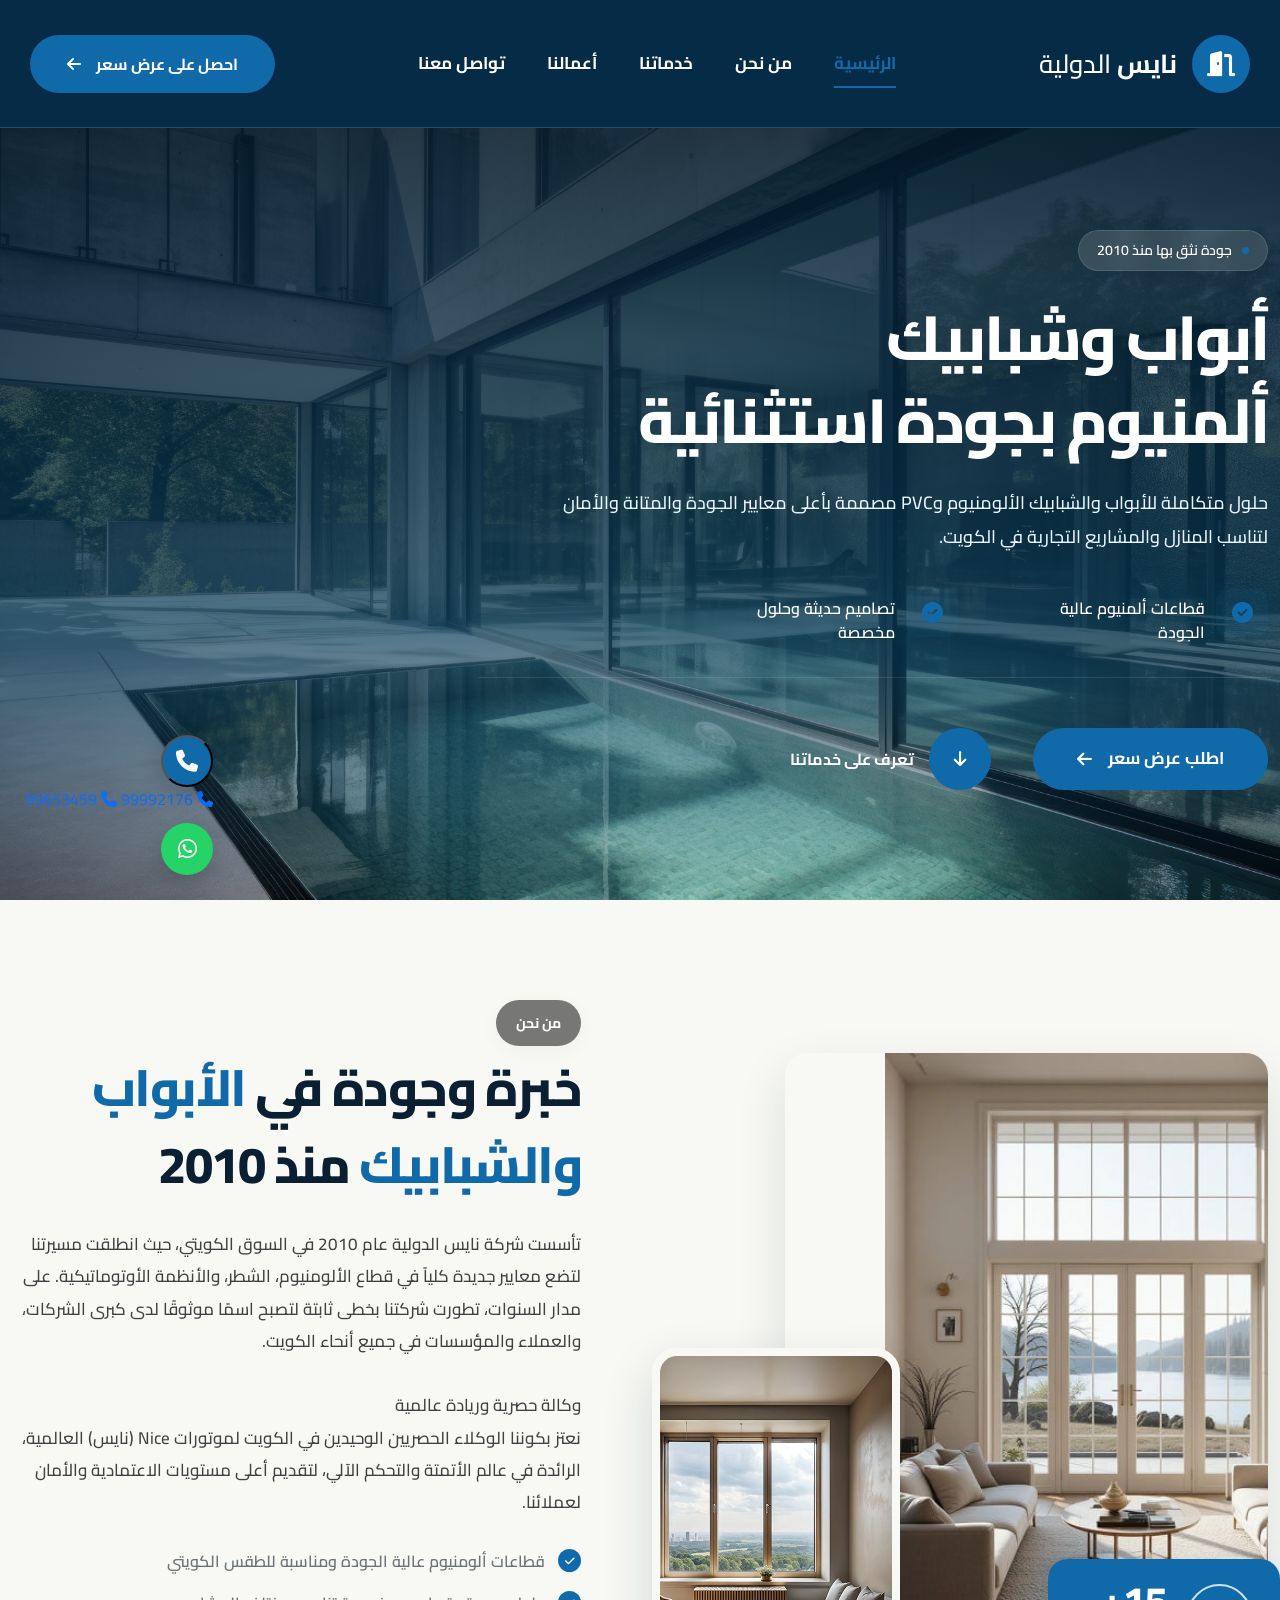
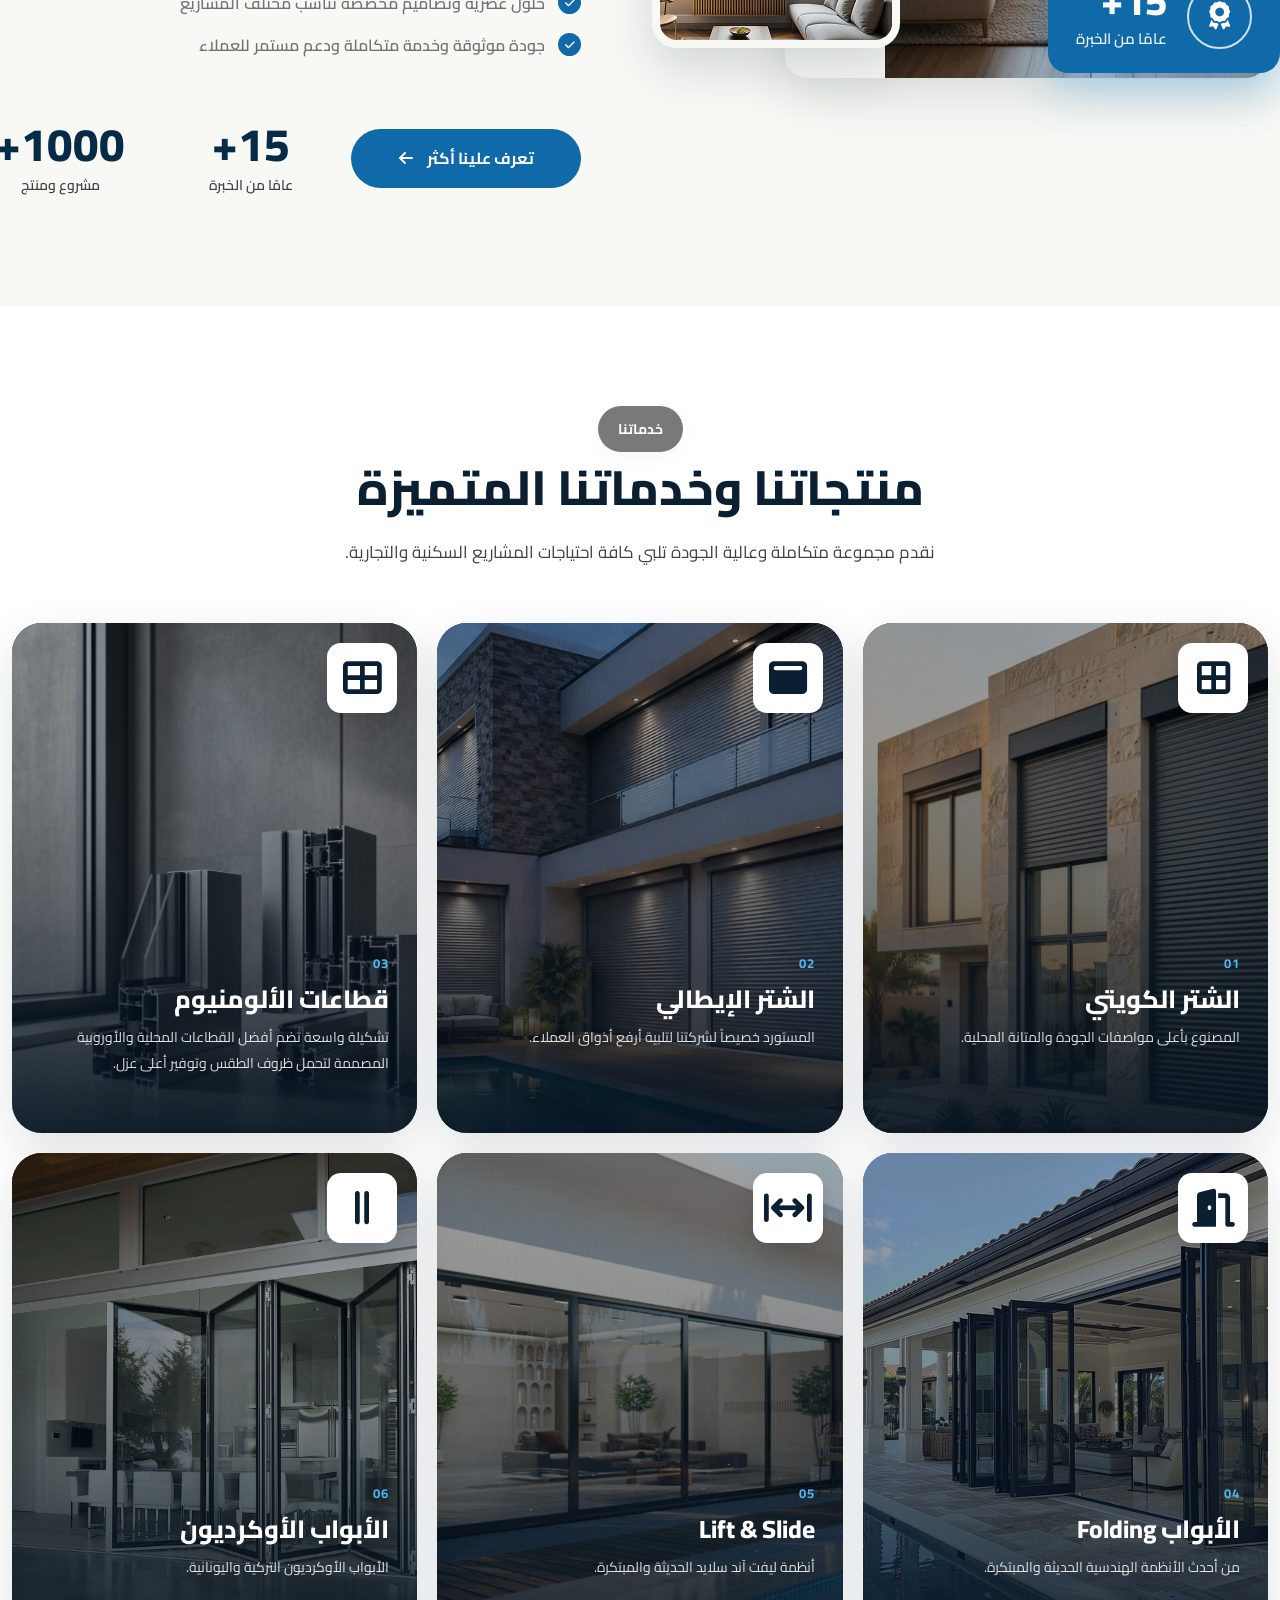
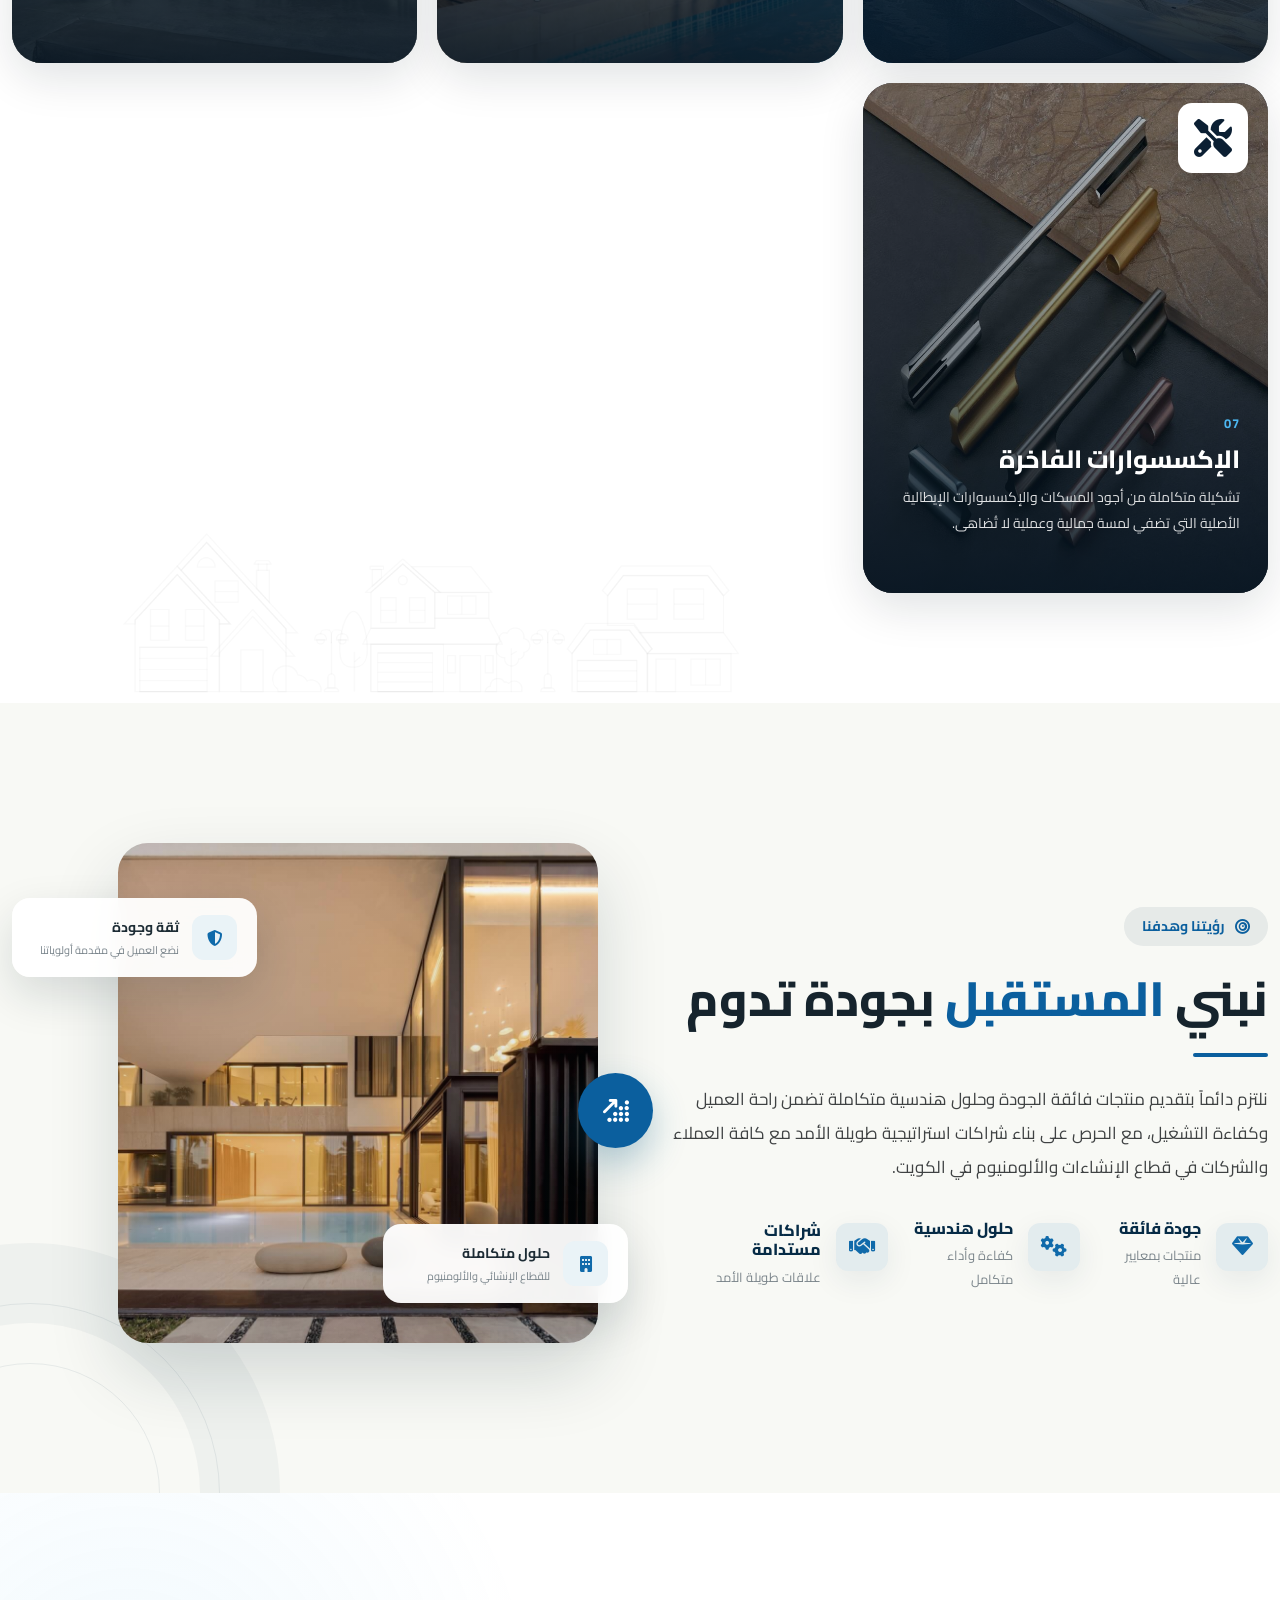
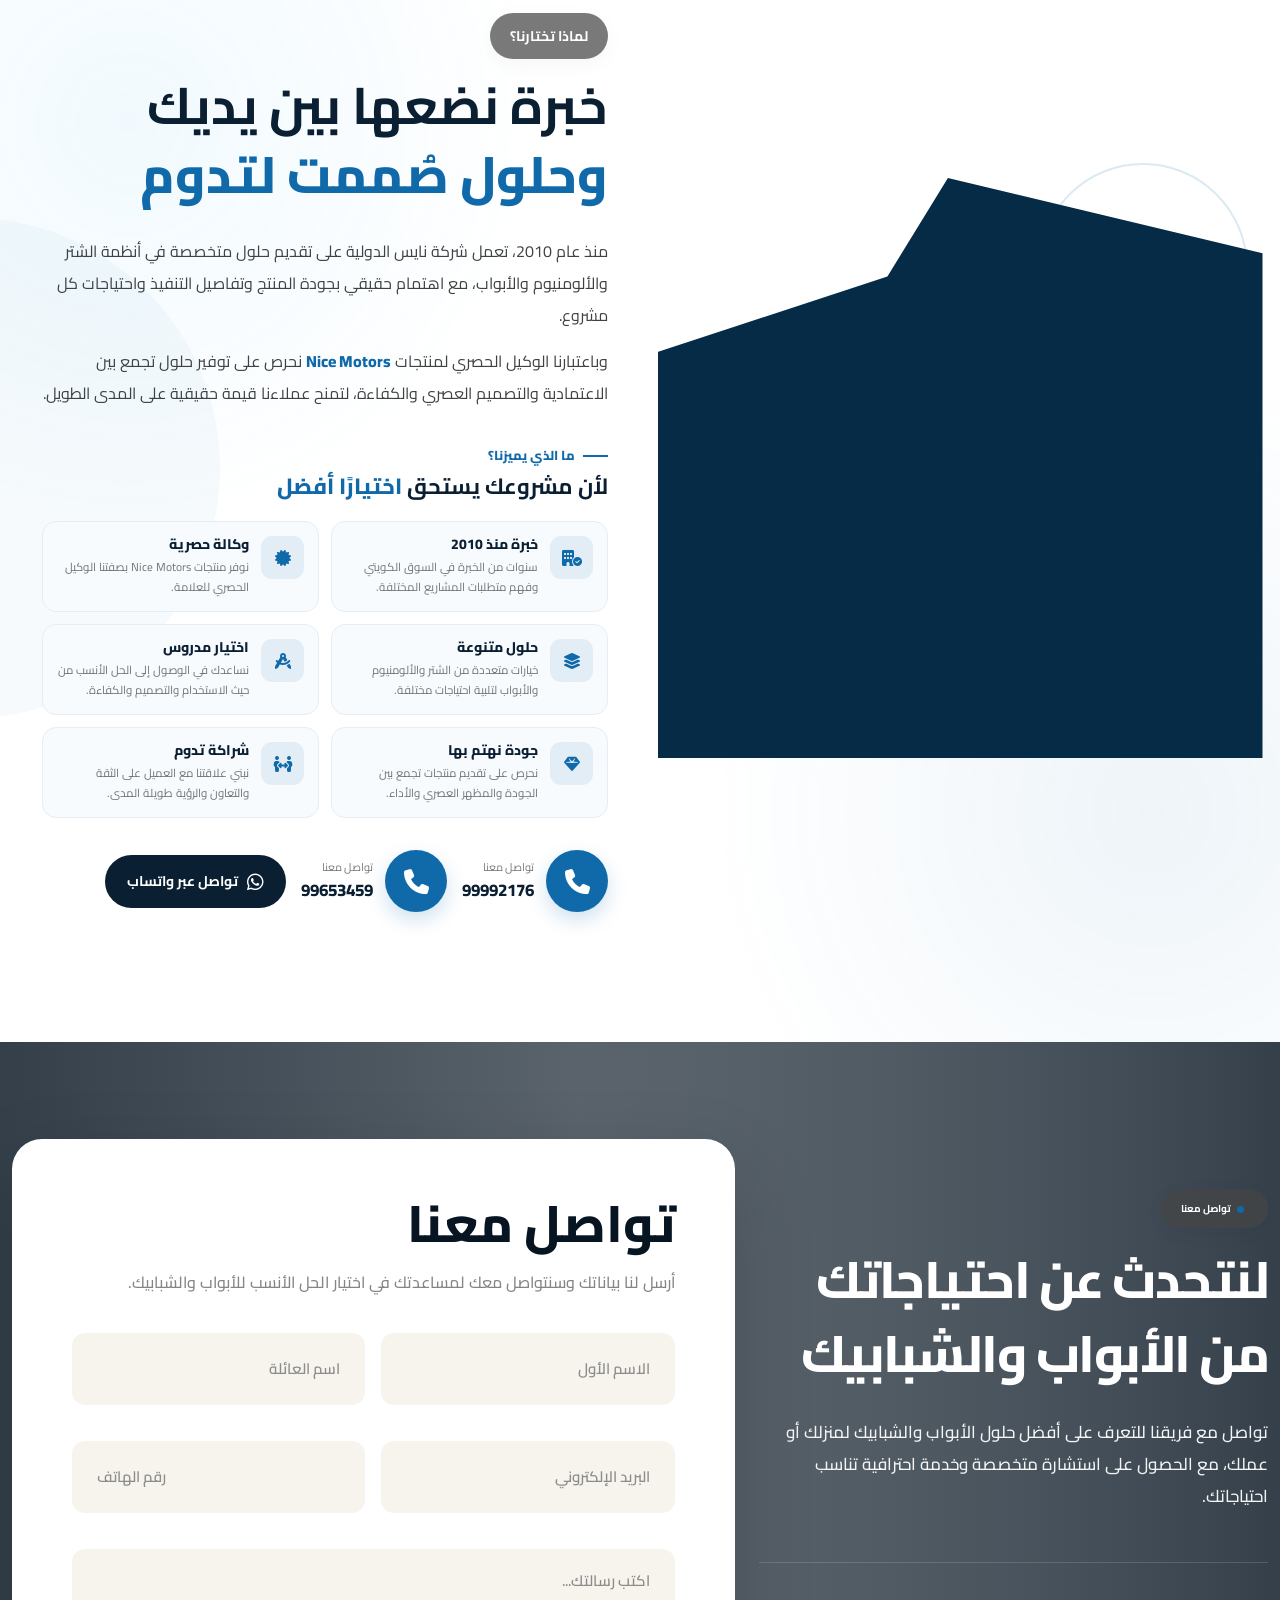
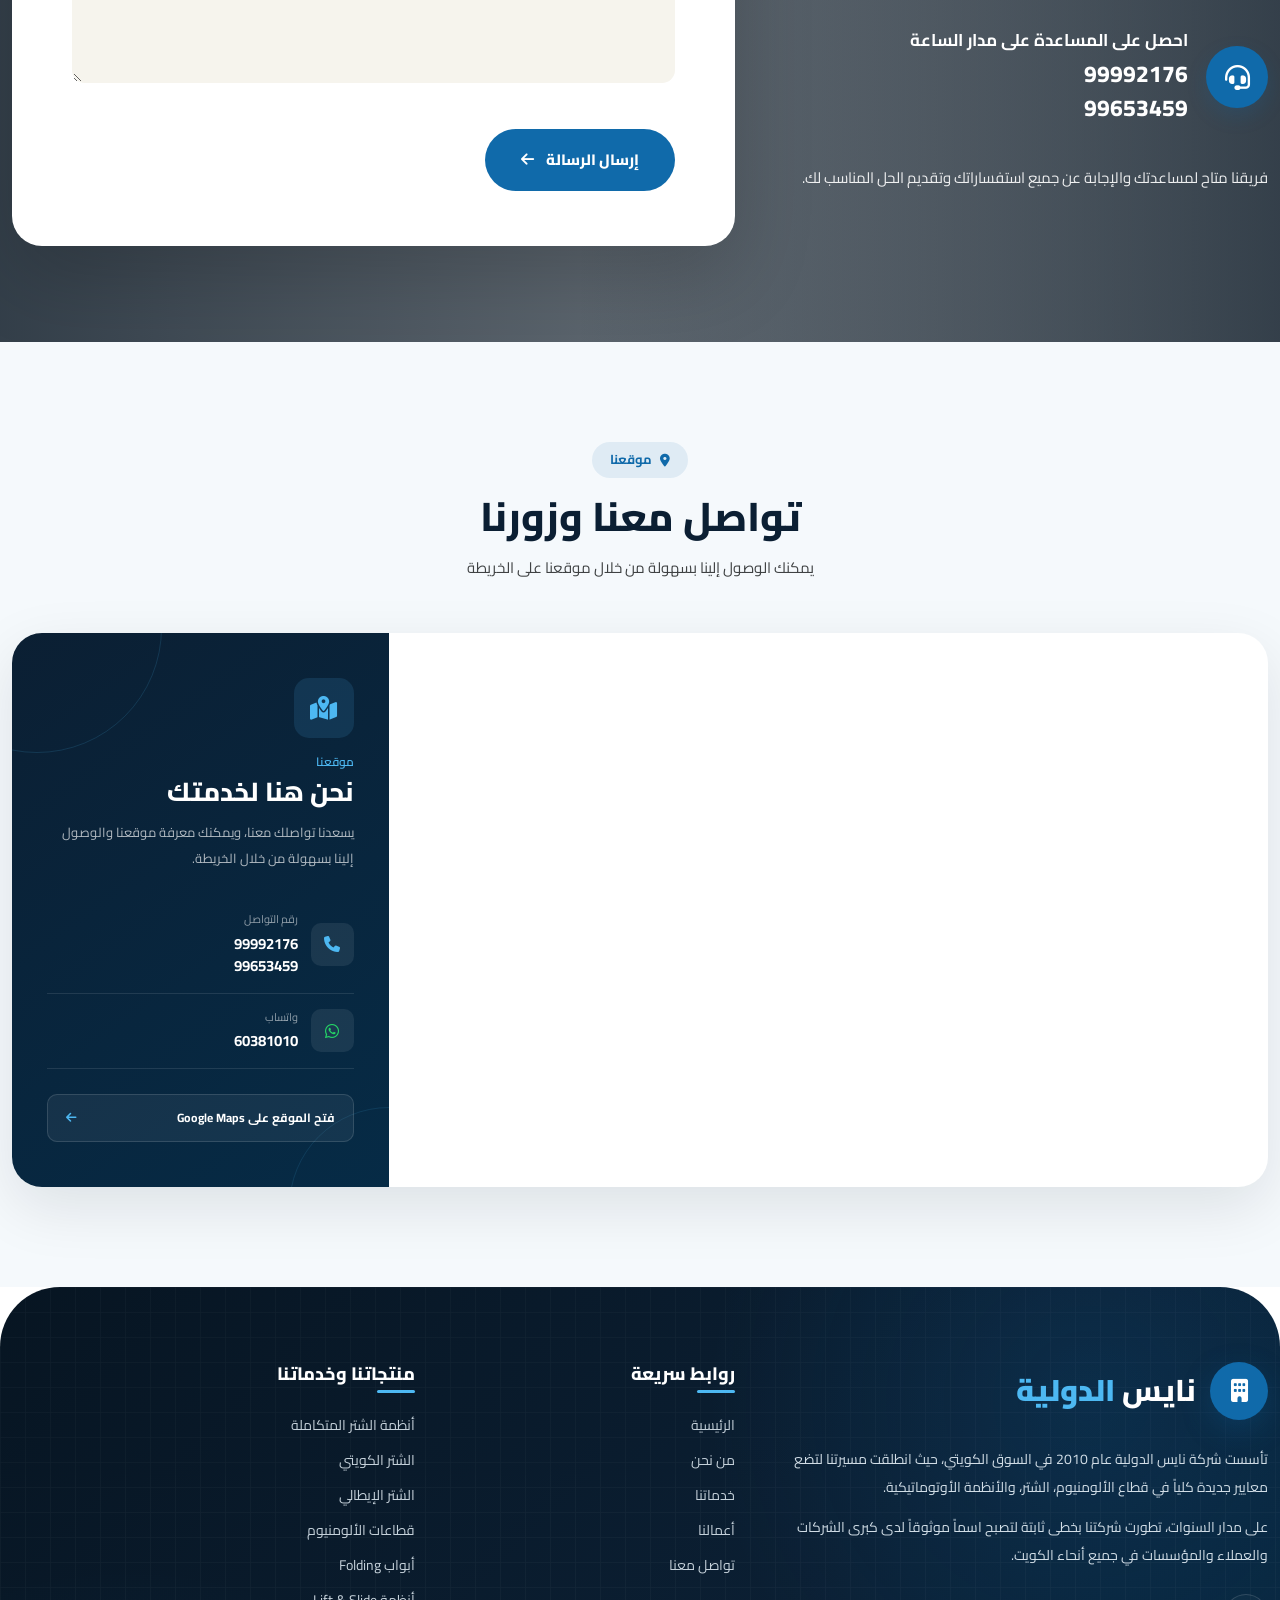
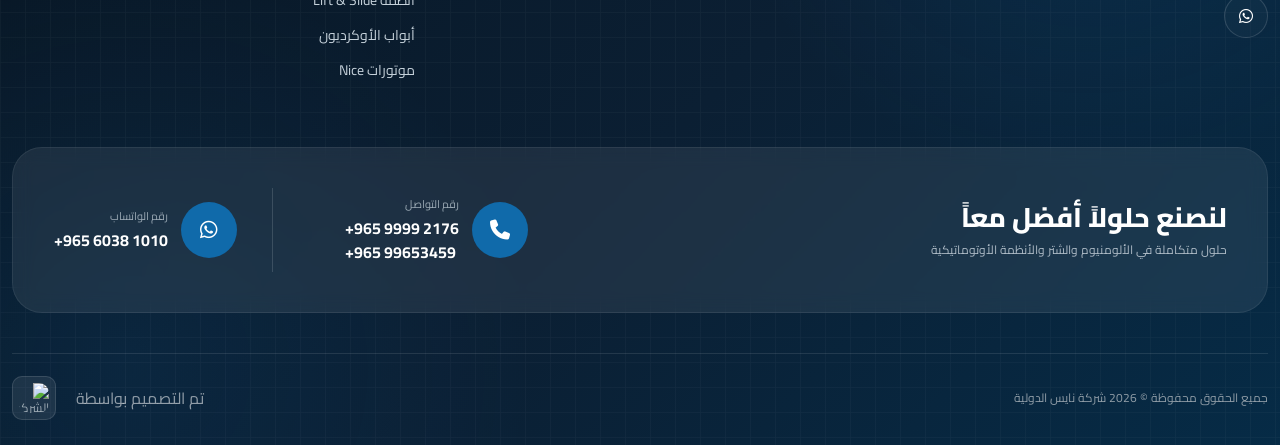
==== commit 2f33d28f: "Update index.html" ====
--- a/index.html
+++ b/index.html
@@ -204,7 +204,6 @@
           <a href="#services" class="nav-link"> خدماتنا </a>
           <a href="works.html" class="nav-link">أعمالنا</a>
 
-          <a href="#blog" class="nav-link"> المدونة </a>
 
           <a href="#contact" class="nav-link"> تواصل معنا </a>
         </div>
@@ -243,7 +242,7 @@
 
       <a href="#services" class="sidebar-link"> خدماتنا </a>
 
-      <a href="#blog" class="sidebar-link"> المدونة </a>
+      <a href="works.html" class="sidebar-link"> أعمالنا </a>
 
       <a href="#contact" class="sidebar-link"> تواصل معنا </a>
 
@@ -776,6 +775,16 @@
                   <strong>99992176</strong>
                 </div>
               </a>
+              <a href="tel:99653459" class="nice-phone">
+                <div class="phone-icon">
+                  <i class="fa-solid fa-phone"></i>
+                </div>
+
+                <div class="phone-info">
+                  <span>تواصل معنا</span>
+                  <strong>99653459</strong>
+                </div>
+              </a>
 
               <a href="https://wa.me/96560381010" target="_blank" class="nice-whatsapp">
                 <i class="fa-brands fa-whatsapp"></i>
@@ -826,7 +835,12 @@
 
               <div>
                 <span>احصل على المساعدة على مدار الساعة</span>
-                <a href="tel:+99992176">99992176</a>
+                 <a href="tel:99992176">
+                99992176
+              </a>
+              <a href="tel:99653459" class="d-block">
+                99653459
+              </a>
               </div>
             </div>
 
@@ -971,6 +985,9 @@
               <a href="tel:99992176">
                 99992176
               </a>
+              <a href="tel:99653459" class="d-block">
+                99653459
+              </a>
             </div>
 
           </div>
@@ -1007,307 +1024,7 @@
     </div>
 
   </section>
-  <section class="blog-section" id="blog">
-    <div class="container">
-
-      <div class="section-heading text-center">
-        <span class="section-badge">
-          <i class="fa-solid fa-circle"></i>
-          أحدث المقالات
-        </span>
-
-        <h1 class="mt-3">
-          أحدث النصائح والمعلومات حول
-          <span>الأبواب والشبابيك</span>
-        </h1>
-
-        <p>
-          اكتشف أهم النصائح والمعلومات التي تساعدك على اختيار الأبواب
-          والشبابيك المناسبة لمنزلك، مع التعرف على الأنواع والمميزات والتصميمات.
-        </p>
-      </div>
-
-
-
-      <div class="row g-4" id="blogGrid">
-
-        <div class="col-lg-4 col-md-6 blog-item" data-category="pvc">
-          <article class="blog-card">
-
-            <div class="blog-image">
-              <img
-                src="https://alabwabkw.com/wp-content/uploads/2022/08/%D8%AA%D8%B5%D8%A7%D9%85%D9%8A%D9%85-%D8%A7%D8%A8%D9%88%D8%A7%D8%A8-%D9%88%D8%B4%D8%A8%D8%A7%D8%A8%D9%8A%D9%83-pvc-251x250.webp"
-                alt="تصاميم أبواب وشبابيك PVC">
-
-              <span class="blog-tag">
-                تصاميم PVC
-              </span>
-
-              <div class="image-overlay"></div>
-            </div>
-
-            <div class="blog-content">
-              <div class="blog-meta">
-                <span>
-                  <i class="fa-regular fa-calendar"></i>
-                  21 أغسطس 2022
-                </span>
-                <span>
-                  <i class="fa-regular fa-clock"></i>
-                  5 دقائق
-                </span>
-              </div>
-
-              <h2>تصاميم أبواب وشبابيك PVC</h2>
-
-              <p>
-                تعرف على أحدث أشكال وتصميمات أبواب وشبابيك PVC
-                وكيف يمكن اختيار التصميم المناسب لمنزلك.
-              </p>
-
-              <a href="#" class="read-more">
-                اقرأ المزيد
-                <i class="fa-solid fa-arrow-left"></i>
-              </a>
-            </div>
-          </article>
-        </div>
-
-        <div class="col-lg-4 col-md-6 blog-item" data-category="comparison">
-          <article class="blog-card">
-
-            <div class="blog-image">
-              <img src="images/service-5.jpg" alt="الفرق بين أبواب PVC و WPC">
-
-              <span class="blog-tag">
-                مقارنة
-              </span>
-
-              <div class="image-overlay"></div>
-            </div>
-
-            <div class="blog-content">
-              <div class="blog-meta">
-                <span>
-                  <i class="fa-regular fa-calendar"></i>
-                  25 يونيو 2022
-                </span>
-                <span>
-                  <i class="fa-regular fa-clock"></i>
-                  6 دقائق
-                </span>
-              </div>
-
-              <h2>الفرق بين أبواب PVC و WPC</h2>
-
-              <p>
-                مقارنة بين أبواب PVC وWPC، مع التعرف على أهم
-                المميزات والعيوب والفروق التي تساعدك في الاختيار.
-              </p>
-
-              <a href="#" class="read-more">
-                اقرأ المزيد
-                <i class="fa-solid fa-arrow-left"></i>
-              </a>
-            </div>
-          </article>
-        </div>
-
-        <div class="col-lg-4 col-md-6 blog-item" data-category="doors">
-          <article class="blog-card">
-
-            <div class="blog-image">
-              <img
-                src="https://alabwabkw.com/wp-content/uploads/2022/07/%D8%A7%D8%A8%D9%88%D8%A7%D8%A8-pvc-%D9%84%D9%84%D8%AD%D9%85%D8%A7%D9%85%D8%A7%D8%AA-251x250.webp"
-                alt="أبواب PVC للحمامات">
-
-              <span class="blog-tag">
-                أبواب الحمامات
-              </span>
-
-              <div class="image-overlay"></div>
-            </div>
-
-            <div class="blog-content">
-              <div class="blog-meta">
-                <span>
-                  <i class="fa-regular fa-calendar"></i>
-                  29 يوليو 2022
-                </span>
-                <span>
-                  <i class="fa-regular fa-clock"></i>
-                  4 دقائق
-                </span>
-              </div>
-
-              <h2>أبواب PVC للحمامات</h2>
-
-              <p>
-                لماذا تعتبر أبواب PVC خياراً مناسباً للحمامات؟
-                تعرف على قدرتها على تحمل الرطوبة والبخار والاستخدام اليومي.
-              </p>
-
-              <a href="#" class="read-more">
-                اقرأ المزيد
-                <i class="fa-solid fa-arrow-left"></i>
-              </a>
-            </div>
-          </article>
-        </div>
-
-        <div class="col-lg-4 col-md-6 blog-item" data-category="pvc">
-          <article class="blog-card">
-
-            <div class="blog-image">
-              <img
-                src="https://alabwabkw.com/wp-content/uploads/2022/05/%D8%A7%D8%A8%D9%88%D8%A7%D8%A8-pvc-1-251x250.webp"
-                alt="أبواب PVC">
-
-              <span class="blog-tag">
-                PVC
-              </span>
-
-              <div class="image-overlay"></div>
-            </div>
-
-            <div class="blog-content">
-              <div class="blog-meta">
-                <span>
-                  <i class="fa-regular fa-calendar"></i>
-                  25 مايو 2022
-                </span>
-                <span>
-                  <i class="fa-regular fa-clock"></i>
-                  5 دقائق
-                </span>
-              </div>
-
-              <h2>أبواب PVC: المميزات والعيوب</h2>
-
-              <p>
-                تعرف على مادة PVC واستخداماتها في الأبواب والنوافذ
-                ولماذا أصبحت بديلاً شائعاً لبعض أنواع الأبواب التقليدية.
-              </p>
-
-              <a href="#" class="read-more">
-                اقرأ المزيد
-                <i class="fa-solid fa-arrow-left"></i>
-              </a>
-            </div>
-          </article>
-        </div>
-
-        <div class="col-lg-4 col-md-6 blog-item" data-category="doors">
-          <article class="blog-card">
-
-            <div class="blog-image">
-              <img
-                src="https://alabwabkw.com/wp-content/uploads/2022/07/%D8%A7%D9%84%D8%A3%D8%A8%D9%88%D8%A7%D8%A8-%D8%A7%D9%84%D8%AE%D8%B4%D8%A8%D9%8A%D8%A9-251x250.webp"
-                alt="الأبواب الخشبية">
-
-              <span class="blog-tag">
-                أبواب خشبية
-              </span>
-
-              <div class="image-overlay"></div>
-            </div>
-
-            <div class="blog-content">
-              <div class="blog-meta">
-                <span>
-                  <i class="fa-regular fa-calendar"></i>
-                  28 يوليو 2022
-                </span>
-                <span>
-                  <i class="fa-regular fa-clock"></i>
-                  5 دقائق
-                </span>
-              </div>
-
-              <h2>الأبواب الخشبية وأنواعها</h2>
-
-              <p>
-                تعرف على الأبواب الخشبية ومميزاتها واستخداماتها
-                والعوامل التي يجب مراعاتها عند اختيارها.
-              </p>
-
-              <a href="#" class="read-more">
-                اقرأ المزيد
-                <i class="fa-solid fa-arrow-left"></i>
-              </a>
-            </div>
-          </article>
-        </div>
-
-        <div class="col-lg-4 col-md-6 blog-item" data-category="comparison">
-          <article class="blog-card">
-
-            <div class="blog-image">
-              <img
-                src="https://alabwabkw.com/wp-content/uploads/2022/06/%D8%A7%D8%A8%D9%88%D8%A7%D8%A8-%D8%A7%D9%84%D9%85%D9%86%D9%8A%D9%88%D9%85-%D8%A7%D9%84%D8%AE%D8%A7%D8%B1%D8%AC%D9%8A%D8%A9-251x250.webp"
-                alt="أبواب الألمنيوم">
-
-              <span class="blog-tag">
-                الألمنيوم
-              </span>
-
-              <div class="image-overlay"></div>
-            </div>
-
-            <div class="blog-content">
-              <div class="blog-meta">
-                <span>
-                  <i class="fa-regular fa-calendar"></i>
-                  28 مايو 2022
-                </span>
-                <span>
-                  <i class="fa-regular fa-clock"></i>
-                  5 دقائق
-                </span>
-              </div>
-
-              <h2>أبواب الألمنيوم الخارجية</h2>
-
-              <p>
-                تعرف على خصائص أبواب الألمنيوم وأهم المميزات
-                التي تجعلها خياراً مناسباً لبعض الاستخدامات الخارجية.
-              </p>
-
-              <a href="#" class="read-more">
-                اقرأ المزيد
-                <i class="fa-solid fa-arrow-left"></i>
-              </a>
-            </div>
-          </article>
-        </div>
-
-      </div>
-
-      <div class="empty-state d-none" id="emptyState">
-        <i class="fa-regular fa-face-frown"></i>
-        <h3>لا توجد مقالات في هذا التصنيف</h3>
-        <p>جربي اختيار تصنيف آخر.</p>
-      </div>
-      <div class="all-articles-wrapper">
-        <a href="blog.html" class="all-articles-btn">
-          تصفح جميع المقالات
-          <i class="fas fa-arrow-left"></i>
-        </a>
-      </div>
-      <div class="blog-cta">
-        <div>
-          <span>هل تحتاج إلى مساعدة؟</span>
-          <h3>دعنا نساعدك في اختيار الحل المناسب لمنزلك</h3>
-        </div>
-
-        <a href="#contact" class="cta-btn">
-          تواصل معنا
-          <i class="fa-solid fa-arrow-left"></i>
-        </a>
-      </div>
-
-    </div>
-  </section>
+
 
 
   <footer class="footer">
@@ -1344,18 +1061,7 @@
 
             <div class="social-icons">
 
-              <a href="#">
-                <i class="fa-brands fa-instagram"></i>
-              </a>
-
-              <a href="#">
-                <i class="fa-brands fa-facebook-f"></i>
-              </a>
-
-              <a href="#">
-                <i class="fa-brands fa-x-twitter"></i>
-              </a>
-
+          
               <a href="https://wa.me/96560381010" target="_blank">
                 <i class="fa-brands fa-whatsapp"></i>
               </a>
@@ -1388,9 +1094,7 @@
               <li>
                 <a href="works.html">أعمالنا</a>
               </li>
-              <li>
-                <a href="blogs.html">المدونة</a>
-              </li>
+
               <li>
                 <a href="#contact">تواصل معنا</a>
               </li>
@@ -1483,6 +1187,9 @@
 
             <strong dir="ltr">
               +965 9999 2176
+            </strong>
+            <strong class="d-block" dir="ltr">
+              +965 99653459
             </strong>
 
           </span>
@@ -1535,15 +1242,27 @@
 
   <div class="floating-contact">
 
-    <a href="tel:99992176" class="floating-btn floating-phone" aria-label="اتصل بنا">
-
-      <i class="fa-solid fa-phone"></i>
-
-      <span class="floating-tooltip">
-        اتصل بنا
-      </span>
-
-    </a>
+
+<div class="floating-call-wrapper">
+    <button class="floating-btn floating-phone" id="floatingPhoneBtn" type="button" aria-label="اتصل بنا">
+        <i class="fa-solid fa-phone"></i>
+        <span class="floating-tooltip">اتصل بنا</span>
+    </button>
+
+    <div class="phone-options" id="phoneOptions">
+        <a href="tel:99992176">
+            <i class="fa-solid fa-phone"></i>
+            <span>99992176</span>
+        </a>
+
+        <a href="tel:99653459">
+            <i class="fa-solid fa-phone"></i>
+            <span>99653459</span>
+        </a>
+    </div>
+</div>
+
+
 
 
     <a href="https://wa.me/96560381010" class="floating-btn floating-whatsapp" target="_blank" rel="noopener noreferrer"
@@ -1574,4 +1293,4 @@
   <script src="js/index.js"></script>
 </body>
 
-</html>+</html>
--- a/css/index.css
+++ b/css/index.css
@@ -4886,7 +4886,7 @@
 
 .work-image {
     position: relative;
-    height: 330px;
+    height: 500px;
     overflow: hidden;
     background: #e9eef2;
 }
@@ -6026,4 +6026,28 @@
 .designer-logo:hover {
   background: rgba(255, 255, 255, 0.15);
   transform: translateY(-2px);
-}+}
+.works-modal-content img,
+.works-modal-content video {
+    width: 100%;
+    max-width: 1000px;
+    max-height: 75vh;
+    object-fit: contain;
+    border-radius: 15px;
+}
+
+.works-modal-content video {
+    display: none;
+    background: #000;
+}
+
+.work-image video {
+    width: 100%;
+    height: 100%;
+    object-fit: cover;
+    display: block;
+}
+
+.work-view-btn .fa-play {
+    font-size: 18px;
+}
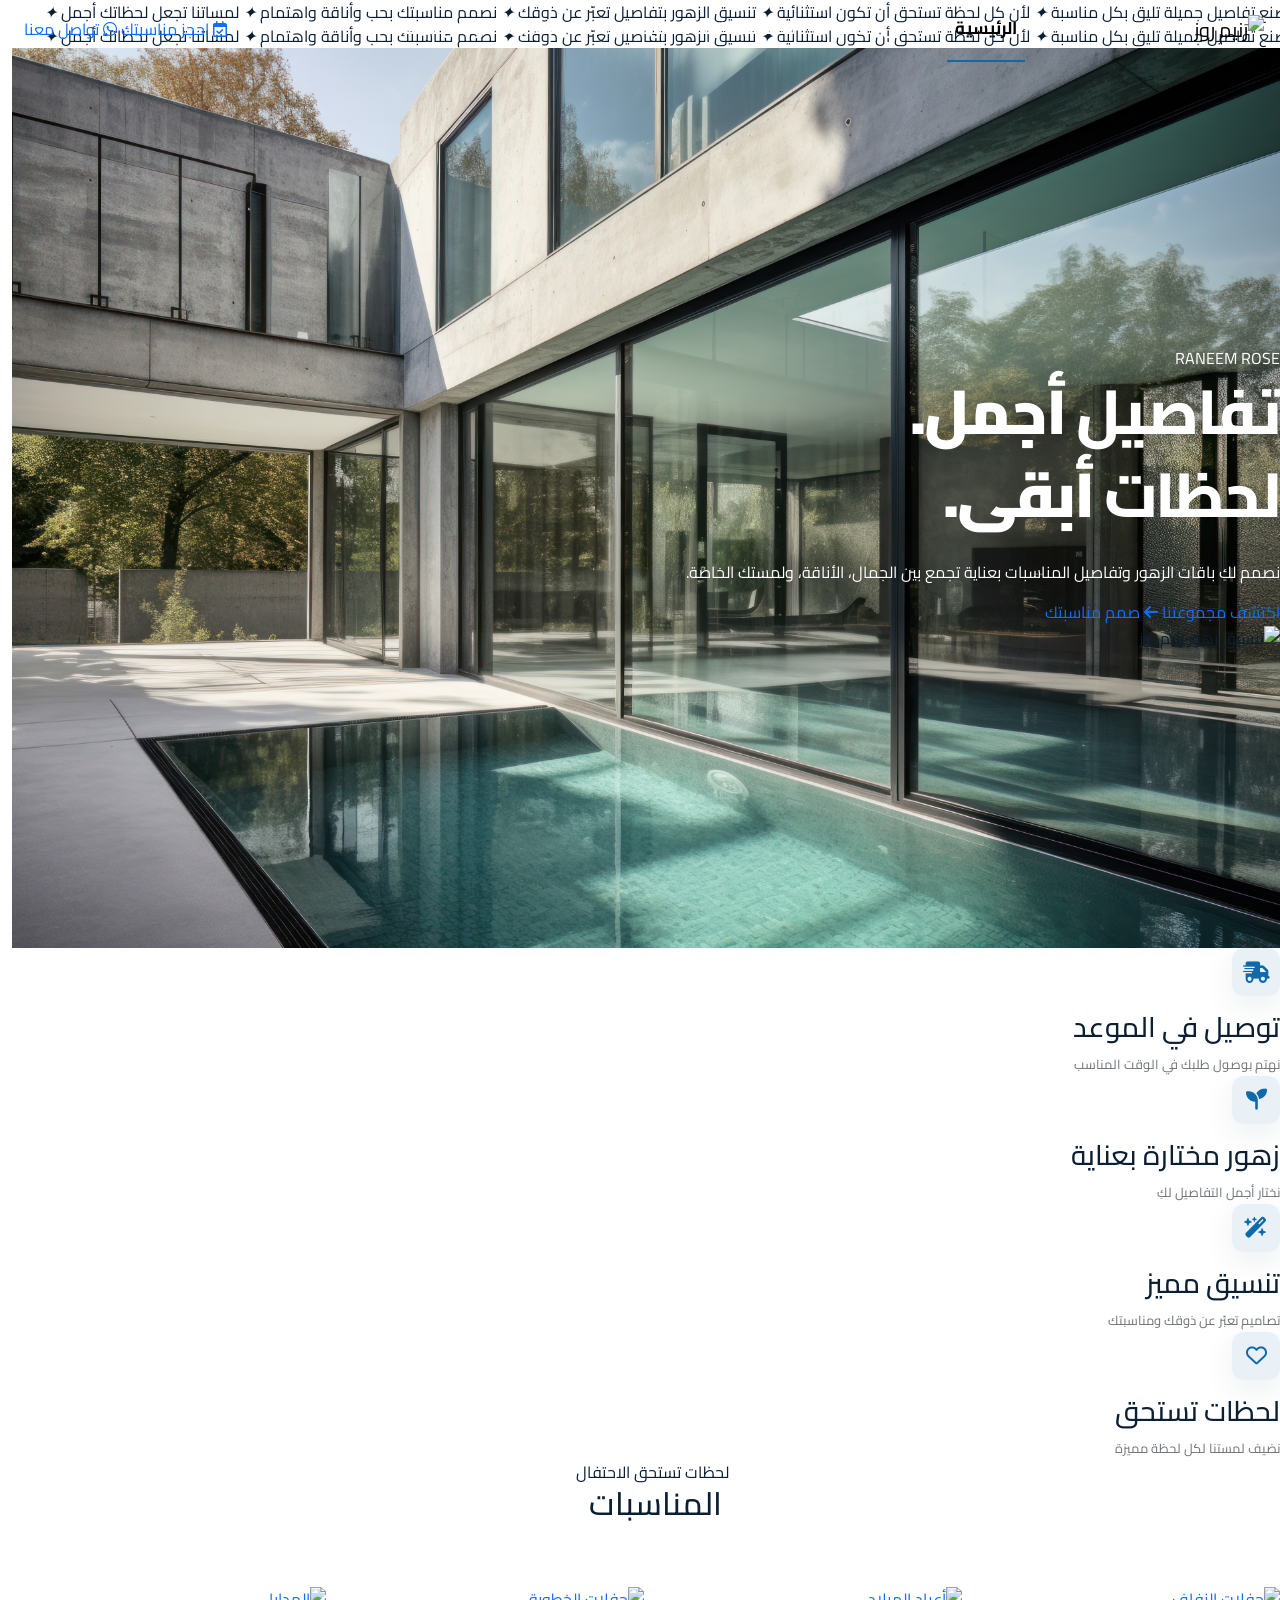
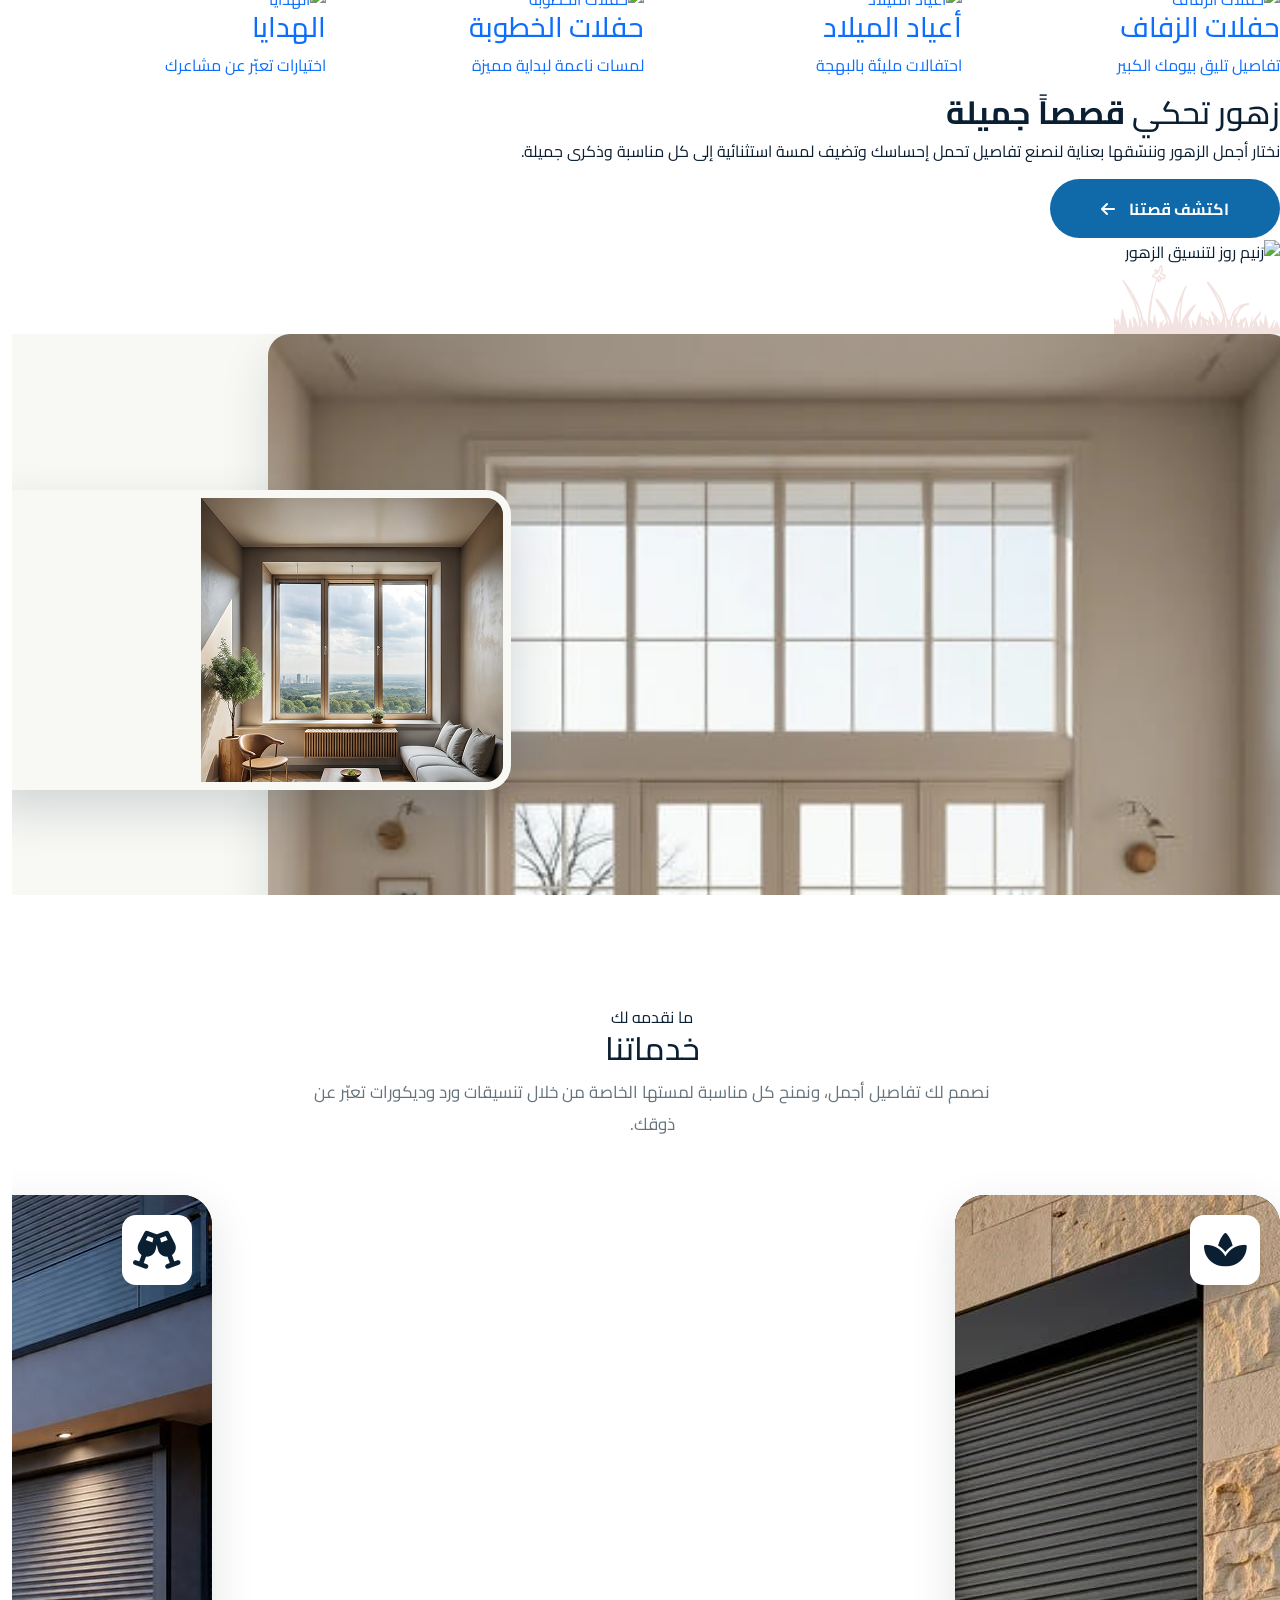
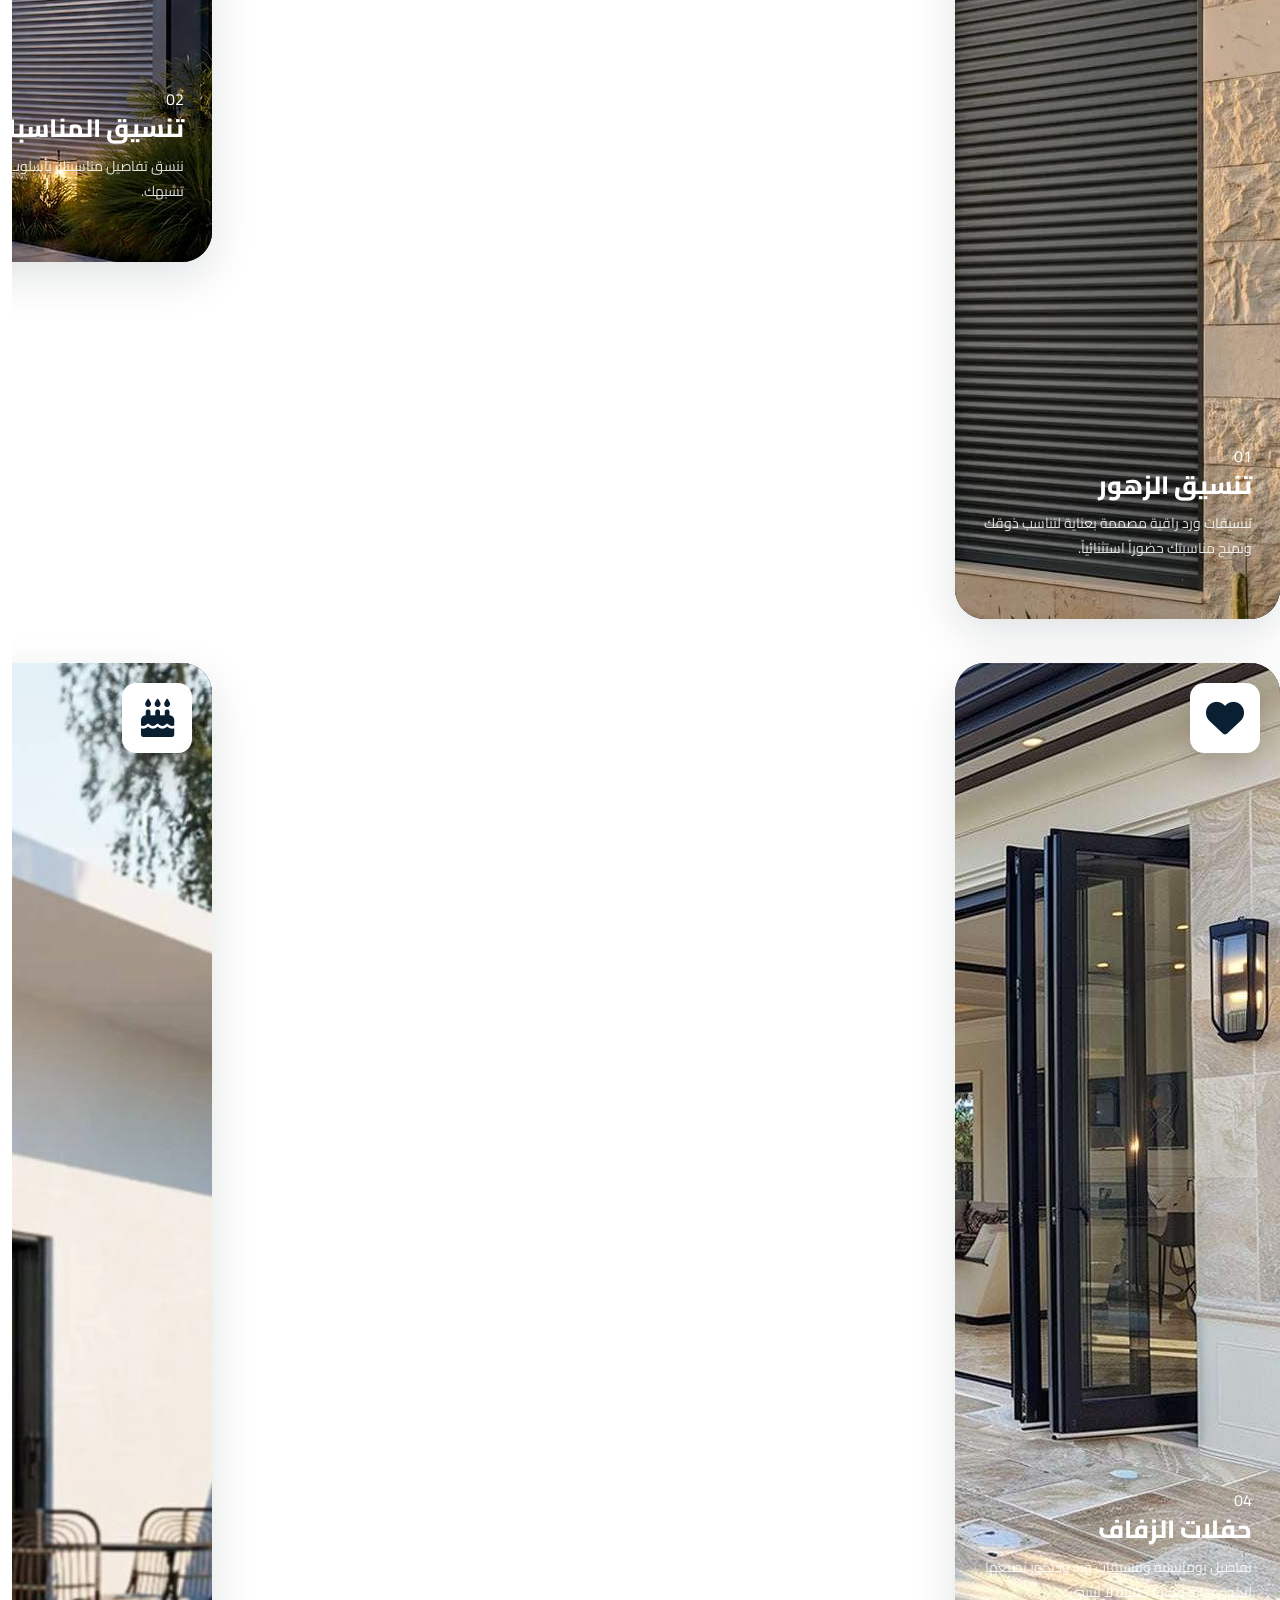
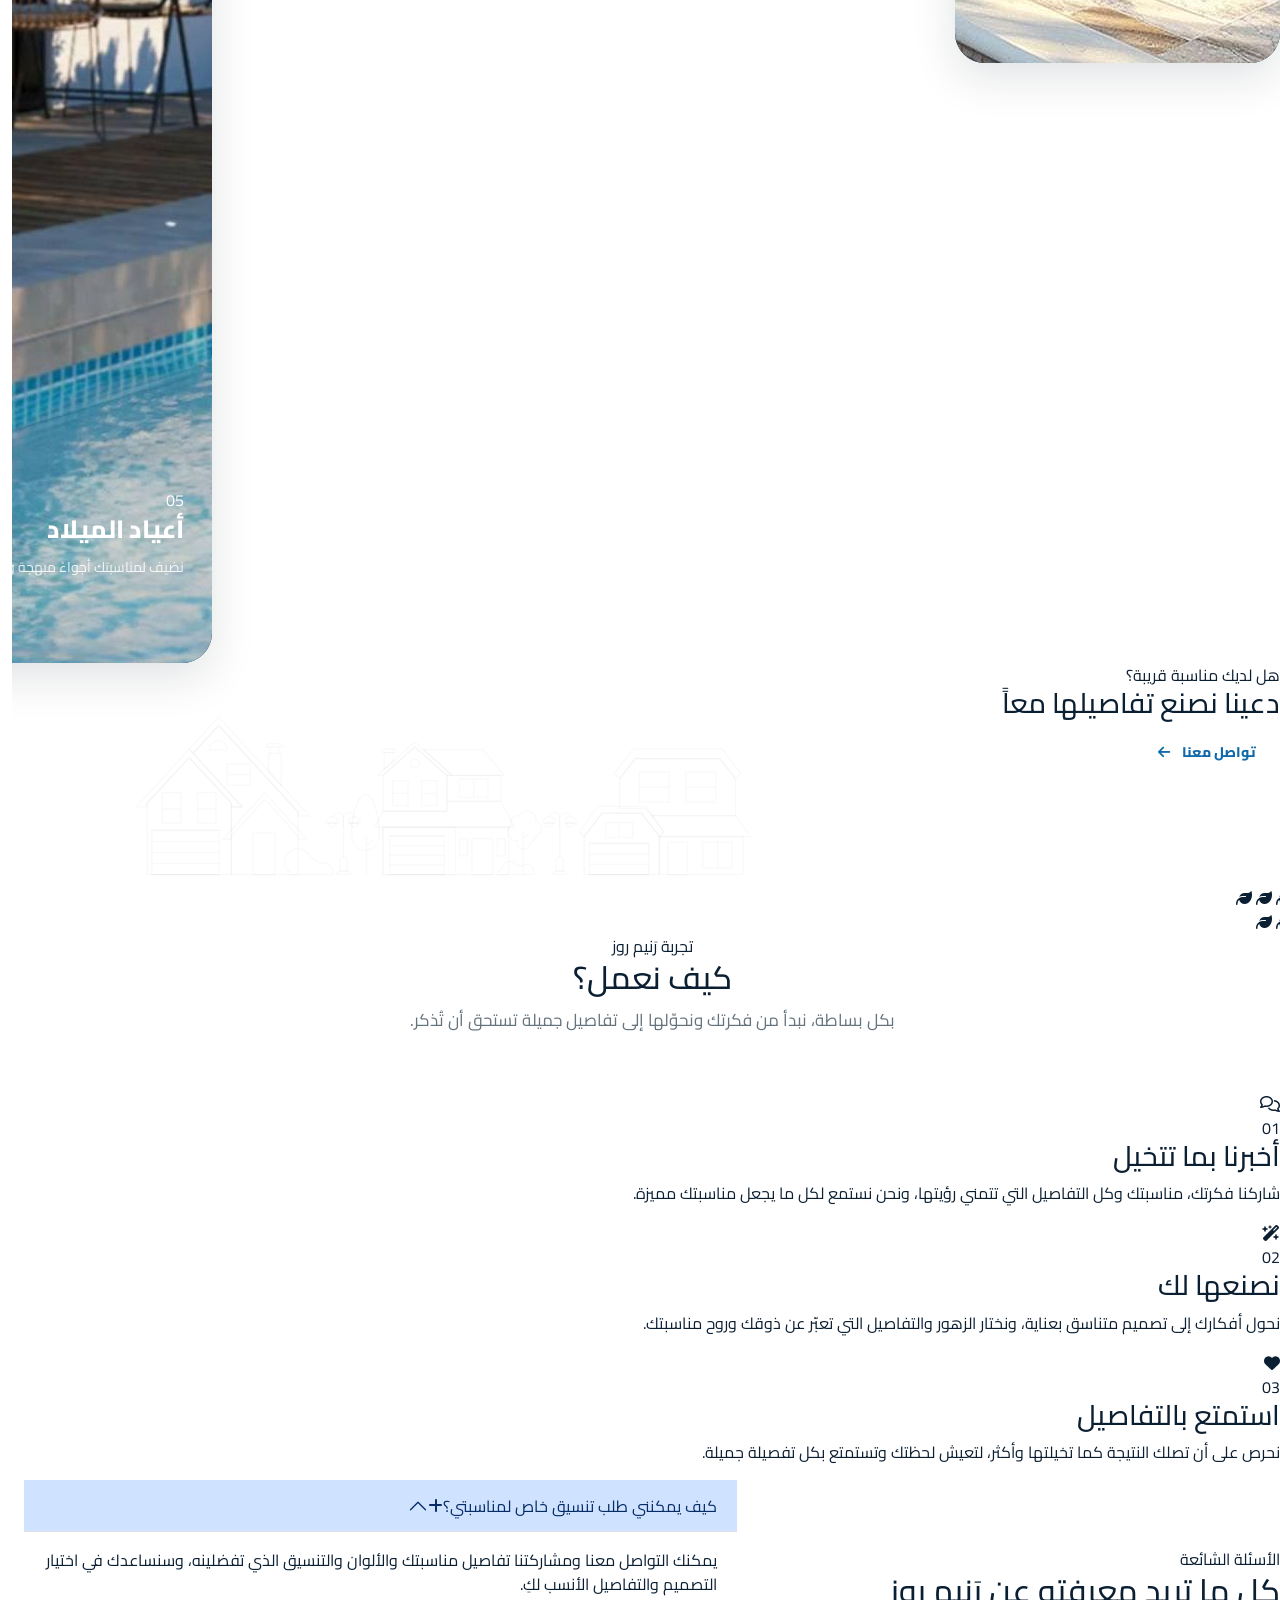
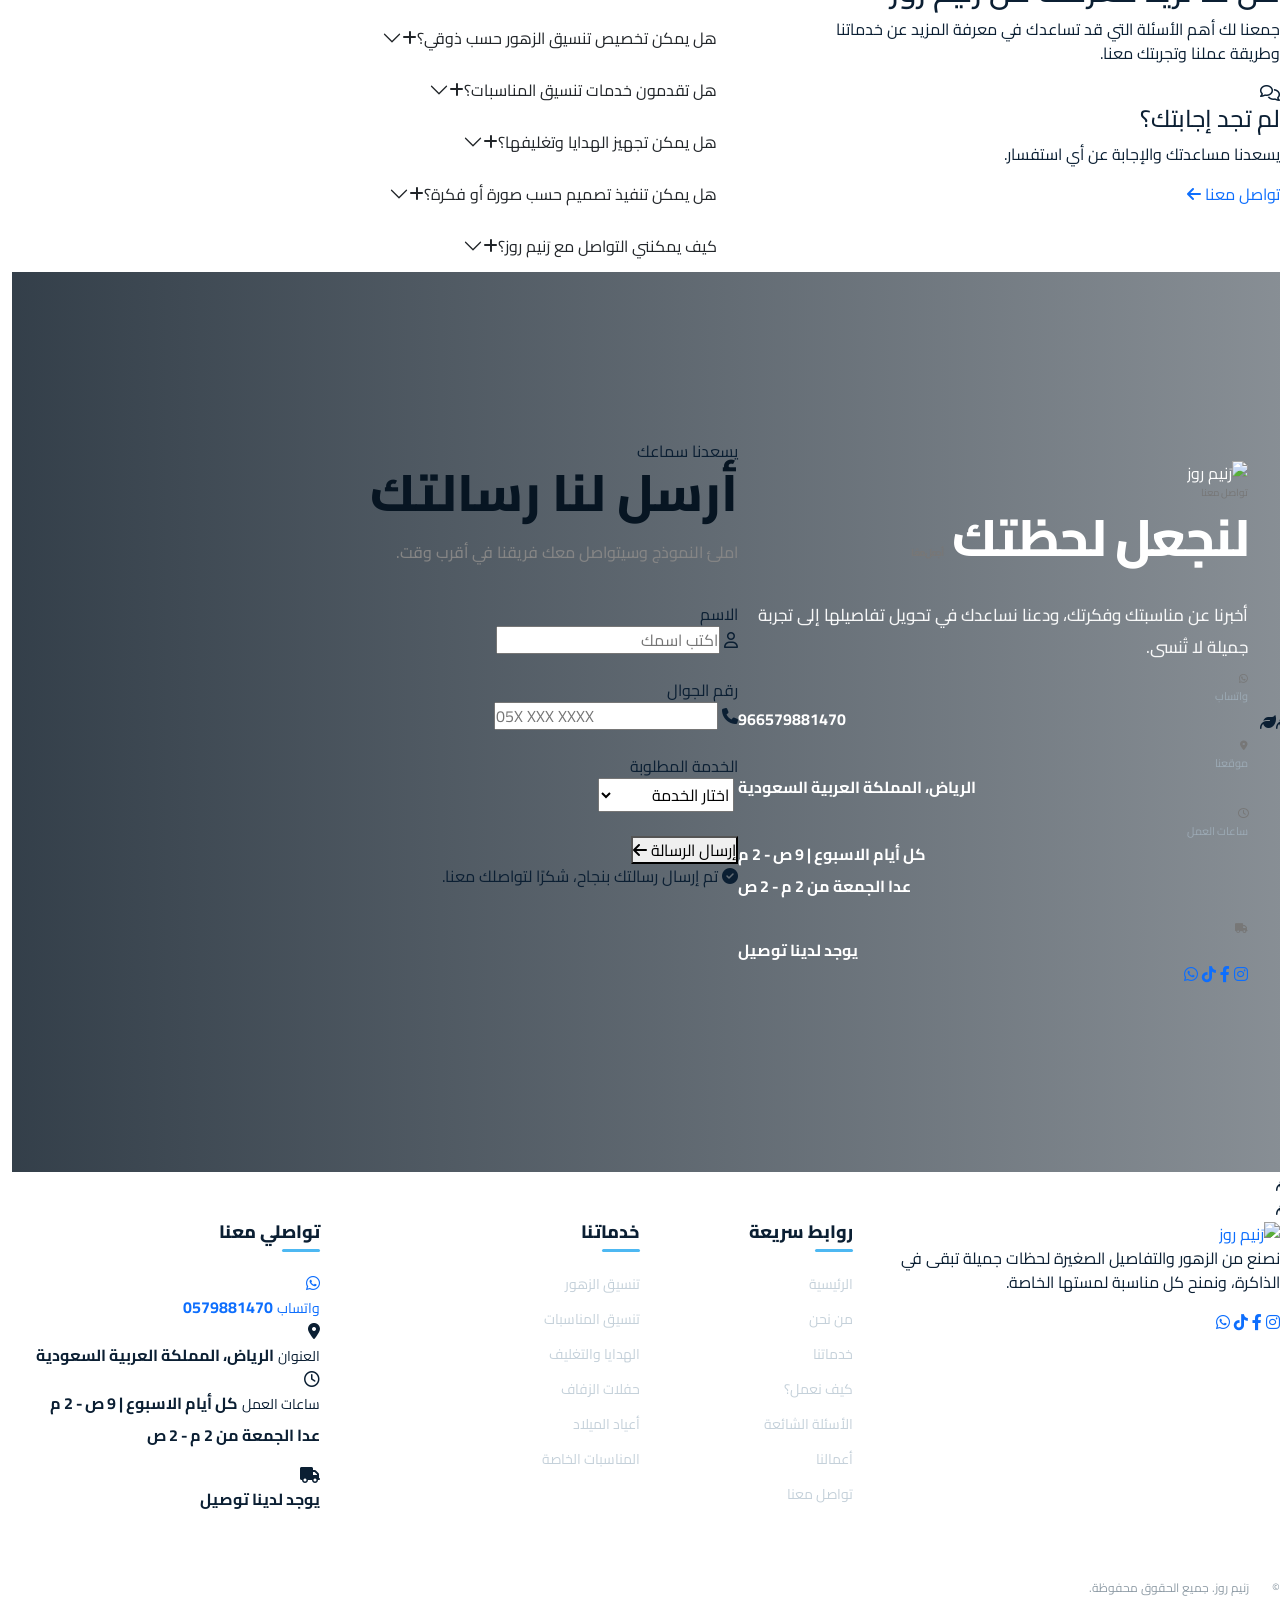
==== commit 22dbc833: "Update index.html" ====
--- a/index.html
+++ b/index.html
@@ -1,1296 +1,2061 @@
-<!doctype html>
+<!DOCTYPE html>
 <html lang="ar" dir="rtl">
 
 <head>
   <meta charset="UTF-8">
 
-  <meta name="viewport" content="width=device-width, initial-scale=1.0">
-
-  <meta http-equiv="X-UA-Compatible" content="IE=edge">
-
-  <title>شركة نايس الدولية للأبواب والشبابيك | ألومنيوم و PVC والشتر في الكويت</title>
-
-  <meta name="description"
-    content="شركة نايس الدولية للأبواب والشبابيك في الكويت منذ 2010. متخصصون في أبواب وشبابيك الألومنيوم وPVC، الشتر الكويتي والإيطالي، Folding، Lift & Slide، والأبواب الأوتوماتيكية. الوكيل الحصري لموتورات Nice في الكويت.">
-
-  <meta name="keywords"
-    content="أبواب وشبابيك الكويت, شركة أبواب وشبابيك في الكويت, أبواب ألمنيوم الكويت, شبابيك ألمنيوم الكويت, أبواب PVC الكويت, شبابيك PVC الكويت, شتر الكويت, شتر إيطالي الكويت, شتر كويتي, أبواب أوتوماتيكية الكويت, موتورات نايس الكويت, Nice Kuwait, أبواب سحاب الكويت, Lift and Slide Kuwait, Folding doors Kuwait">
-
-  <meta name="author" content="شركة نايس الدولية للأبواب والشبابيك">
-
-  <meta name="publisher" content="شركة نايس الدولية للأبواب والشبابيك">
-
-  <meta name="robots" content="index, follow, max-image-preview:large, max-snippet:-1, max-video-preview:-1">
-
-  <meta name="googlebot" content="index, follow, max-image-preview:large, max-snippet:-1, max-video-preview:-1">
-
-  <meta name="language" content="Arabic">
-
-  <meta name="geo.region" content="KW">
-
-  <meta name="geo.country" content="Kuwait">
-
-  <meta name="country" content="Kuwait">
-
-  <meta name="theme-color" content="#0b1f33">
-
-  <link rel="canonical" href="https://www.yourdomain.com/">
-
-  <link rel="alternate" hreflang="ar-KW" href="https://www.yourdomain.com/">
-
-  <link rel="alternate" hreflang="x-default" href="https://www.yourdomain.com/">
-
-  <link rel="icon" type="image/png" href="images/favicon.png">
-
-  <link rel="apple-touch-icon" href="images/apple-touch-icon.png">
-
-
-  <!-- Open Graph -->
-
-  <meta property="og:type" content="website">
-
-  <meta property="og:locale" content="ar_KW">
-
-  <meta property="og:title" content="شركة نايس الدولية للأبواب والشبابيك | الكويت">
-
-  <meta property="og:description"
-    content="حلول متكاملة للأبواب والشبابيك الألومنيوم وPVC والشتر والأنظمة الأوتوماتيكية في الكويت منذ 2010. الوكيل الحصري لموتورات Nice في الكويت.">
-
-  <meta property="og:url" content="https://www.yourdomain.com/">
-
-  <meta property="og:site_name" content="شركة نايس الدولية للأبواب والشبابيك">
-
-  <meta property="og:image" content="https://www.yourdomain.com/images/og-image.jpg">
-
-  <meta property="og:image:alt" content="شركة نايس الدولية للأبواب والشبابيك في الكويت">
-
-  <meta property="og:image:width" content="1200">
-
-  <meta property="og:image:height" content="630">
-
-
-  <!-- Twitter / X -->
-
-  <meta name="twitter:card" content="summary_large_image">
-
-  <meta name="twitter:title" content="شركة نايس الدولية للأبواب والشبابيك | الكويت">
-
-  <meta name="twitter:description"
-    content="أبواب وشبابيك الألومنيوم وPVC والشتر والأنظمة الأوتوماتيكية في الكويت. الوكيل الحصري لموتورات Nice.">
-
-  <meta name="twitter:image" content="https://www.yourdomain.com/images/og-image.jpg">
-
-  <meta name="twitter:image:alt" content="شركة نايس الدولية للأبواب والشبابيك">
-
-
-  <!-- Local Business -->
-
-  <meta name="geo.placename" content="Kuwait">
-
-  <meta name="ICBM" content="29.3759, 47.9774">
-  <!-- Organization / Local Business Schema -->
-
-  <script type="application/ld+json">
-    {
-        "@context": "https://schema.org",
-        "@type": "HomeAndConstructionBusiness",
-        "@id": "https://www.yourdomain.com/#organization",
-        "name": "شركة نايس الدولية للأبواب والشبابيك",
-        "alternateName": "نايس الدولية",
-        "description": "شركة نايس الدولية للأبواب والشبابيك في الكويت، متخصصة في الألومنيوم وPVC والشتر والأنظمة الأوتوماتيكية.",
-        "url": "https://www.yourdomain.com/",
-        "logo": "https://www.yourdomain.com/images/logo.png",
-        "image": "https://www.yourdomain.com/images/og-image.jpg",
-        "telephone": "+96599992176",
-        "contactPoint": {
-            "@type": "ContactPoint",
-            "telephone": "+96599992176",
-            "contactType": "customer service",
-            "contactOption": "TollFree",
-            "availableLanguage": [
-                "Arabic",
-                "English"
-            ]
-        },
-        "address": {
-            "@type": "PostalAddress",
-            "addressCountry": "KW",
-            "addressLocality": "Kuwait"
-        },
-        "areaServed": {
-            "@type": "Country",
-            "name": "Kuwait"
-        },
-        "foundingDate": "2010",
-        "priceRange": "$$",
-        "currenciesAccepted": "KWD",
-        "paymentAccepted": "Cash, Credit Card",
-        "sameAs": []
-    }
-    </script>
-
-
-  <!-- WebSite Schema -->
-
-  <script type="application/ld+json">
-    {
-        "@context": "https://schema.org",
-        "@type": "WebSite",
-        "@id": "https://www.yourdomain.com/#website",
-        "url": "https://www.yourdomain.com/",
-        "name": "شركة نايس الدولية للأبواب والشبابيك",
-        "description": "الأبواب والشبابيك الألومنيوم وPVC والشتر والأنظمة الأوتوماتيكية في الكويت",
-        "publisher": {
-            "@id": "https://www.yourdomain.com/#organization"
-        },
-        "inLanguage": "ar-KW"
-    }
-    </script>
-
-
-  <!-- Breadcrumb Schema -->
-
-  <script type="application/ld+json">
-    {
-        "@context": "https://schema.org",
-        "@type": "BreadcrumbList",
-        "itemListElement": [
-            {
-                "@type": "ListItem",
-                "position": 1,
-                "name": "الرئيسية",
-                "item": "https://www.yourdomain.com/"
-            }
-        ]
-    }
-    </script>
-
-  <link rel="stylesheet" href="css/bootstrap.min.css" />
-
-  <link rel="stylesheet" href="css/all.min.css" />
-
-  <link rel="preconnect" href="https://fonts.googleapis.com" />
-
-  <link rel="preconnect" href="https://fonts.gstatic.com" crossorigin />
-
-  <link
-    href="https://fonts.googleapis.com/css2?family=Cairo:wght@200..1000&family=Playfair+Display:wght@400;500;600;700&display=swap"
-    rel="stylesheet" />
-
-  <link rel="stylesheet" href="https://unpkg.com/aos@2.3.4/dist/aos.css" />
-
-  <link rel="stylesheet" href="https://cdn.jsdelivr.net/npm/swiper@11/swiper-bundle.min.css" />
-
-  <link rel="stylesheet" href="css/index.css" />
+<meta name="viewport" content="width=device-width, initial-scale=1.0">
+
+<title>رَنيم روز | تنسيق الزهور وتزيين المناسبات وحفلات الزفاف</title>
+
+<meta name="description" content="رَنيم روز لتنسيق الزهور وتزيين المناسبات وحفلات الزفاف والهدايا في السعودية. نصمم لكِ تفاصيل جميلة ومميزة تناسب مناسبتك وتترك ذكرى لا تُنسى.">
+
+<meta name="author" content="رَنيم روز">
+
+<meta name="robots" content="index, follow, max-image-preview:large, max-snippet:-1, max-video-preview:-1">
+
+<meta name="googlebot" content="index, follow, max-image-preview:large, max-snippet:-1, max-video-preview:-1">
+
+<link rel="canonical" href="https://www.example.com/">
+
+<link rel="alternate" hreflang="ar-SA" href="https://www.example.com/">
+
+<link rel="alternate" hreflang="x-default" href="https://www.example.com/">
+
+<meta name="theme-color" content="#8B5E4A">
+
+<link rel="icon" type="image/png" href="images/favicon.png">
+
+<link rel="apple-touch-icon" href="images/favicon.png">
+<meta property="og:type" content="website">
+
+<meta property="og:locale" content="ar_SA">
+
+<meta property="og:site_name" content="رَنيم روز">
+
+<meta property="og:title" content="رَنيم روز | تنسيق الزهور وتزيين المناسبات">
+
+<meta property="og:description" content="نصمم لكِ تفاصيل مناسبتك بحب، من تنسيق الزهور إلى حفلات الزفاف والمناسبات والهدايا.">
+
+<meta property="og:url" content="https://www.example.com/">
+
+<meta property="og:image" content="https://www.example.com/images/og-image.jpg">
+
+<meta property="og:image:secure_url" content="https://www.example.com/images/og-image.jpg">
+
+<meta property="og:image:type" content="image/jpeg">
+
+<meta property="og:image:width" content="1200">
+
+<meta property="og:image:height" content="630">
+
+<meta property="og:image:alt" content="رَنيم روز لتنسيق الزهور والمناسبات">
+<meta name="twitter:card" content="summary_large_image">
+
+<meta name="twitter:title" content="رَنيم روز | تنسيق الزهور وتزيين المناسبات">
+
+<meta name="twitter:description" content="تنسيق زهور، حفلات زفاف، مناسبات وهدايا بتفاصيل مصممة خصيصًا لكِ.">
+
+<meta name="twitter:image" content="https://www.example.com/images/og-image.jpg">
+
+<meta name="twitter:image:alt" content="رَنيم روز لتنسيق الزهور والمناسبات">
+
+    <link rel="stylesheet" href="css/bootstrap.min.css" />
+
+    <link rel="stylesheet" href="css/all.min.css" />
+
+    <link rel="preconnect" href="https://fonts.googleapis.com" />
+
+    <link rel="preconnect" href="https://fonts.gstatic.com" crossorigin />
+
+    <link
+        href="https://fonts.googleapis.com/css2?family=Cairo:wght@200..1000&family=Playfair+Display:wght@400;500;600;700&display=swap"
+        rel="stylesheet" />
+
+    <link rel="stylesheet" href="https://unpkg.com/aos@2.3.4/dist/aos.css" />
+
+    <link rel="stylesheet" href="https://cdn.jsdelivr.net/npm/swiper@11/swiper-bundle.min.css" />
+
+    <link rel="stylesheet" href="css/index.css" />
+    <script type="application/ld+json">
+{
+  "@context": "https://schema.org",
+  "@type": "LocalBusiness",
+  "@id": "https://www.example.com/#business",
+  "name": "رَنيم روز",
+  "alternateName": "Raneem Rose",
+  "url": "https://www.example.com/",
+  "logo": "https://www.example.com/images/logo.png",
+  "image": "https://www.example.com/images/og-image.jpg",
+  "description": "رَنيم روز لتنسيق الزهور وتزيين المناسبات وحفلات الزفاف والهدايا.",
+  "telephone": "+966579881470",
+  "priceRange": "$$",
+  "address": {
+    "@type": "PostalAddress",
+    "addressLocality": "الرياض",
+    "addressCountry": "SA"
+  },
+  "areaServed": {
+    "@type": "City",
+    "name": "الرياض"
+  },
+  "sameAs": [
+    "https://www.instagram.com/",
+    "https://www.facebook.com/"
+  ]
+}
+</script>
+<script type="application/ld+json">
+{
+  "@context": "https://schema.org",
+  "@type": "WebSite",
+  "@id": "https://www.example.com/#website",
+  "url": "https://www.example.com/",
+  "name": "رَنيم روز",
+  "alternateName": "Raneem Rose",
+  "inLanguage": "ar-SA"
+}
+</script>
 </head>
 
 <body>
+    <div class="marquee-bar" dir="rtl">
+        <div class="marquee-wrapper">
+            <div class="marquee-track">
+
+                <div class="marquee-content">
+                    <span>نصنع تفاصيل جميلة تليق بكل مناسبة</span>
+                    <i>✦</i>
+                    <span>لأن كل لحظة تستحق أن تكون استثنائية</span>
+                    <i>✦</i>
+                    <span>تنسيق الزهور بتفاصيل تعبّر عن ذوقك</span>
+                    <i>✦</i>
+                    <span>نصمم مناسبتك بحب وأناقة واهتمام</span>
+                    <i>✦</i>
+                    <span>لمساتنا تجعل لحظاتك أجمل</span>
+                    <i>✦</i>
+                </div>
+
+                <div class="marquee-content">
+                    <span>نصنع تفاصيل جميلة تليق بكل مناسبة</span>
+                    <i>✦</i>
+                    <span>لأن كل لحظة تستحق أن تكون استثنائية</span>
+                    <i>✦</i>
+                    <span>تنسيق الزهور بتفاصيل تعبّر عن ذوقك</span>
+                    <i>✦</i>
+                    <span>نصمم مناسبتك بحب وأناقة واهتمام</span>
+                    <i>✦</i>
+                    <span>لمساتنا تجعل لحظاتك أجمل</span>
+                    <i>✦</i>
+                </div>
+
+            </div>
+        </div>
+    </div>
   <header class="main-header">
-    <nav class="main-navbar">
-      <div class="container-fluid navbar-container">
-        <a href="#" class="brand-logo">
-          <span class="brand-icon">
-            <i class="fa-solid fa-door-open"></i>
-          </span>
-
-          <span class="brand-name"> نايس <span>الدولية</span> </span>
-        </a>
-
-        <div class="desktop-menu">
-          <a href="#" class="nav-link active"> الرئيسية </a>
-
-          <a href="#about" class="nav-link"> من نحن </a>
-
-          <a href="#services" class="nav-link"> خدماتنا </a>
-          <a href="works.html" class="nav-link">أعمالنا</a>
-
-
-          <a href="#contact" class="nav-link"> تواصل معنا </a>
+
+    <nav class="navbar navbar-expand-lg">
+        <div class="container">
+
+            <a href="index.html#home" class="navbar-brand">
+                <img src="images/logo.png" height="100" alt="رَنيم روز">
+            </a>
+
+            <button class="navbar-toggler" type="button" id="navbarToggle">
+                <i class="fa-solid fa-bars"></i>
+            </button>
+
+            <div class="navbar-collapse" id="mainNavbar">
+
+                <ul class="navbar-nav mx-auto">
+
+                    <li class="nav-item">
+                        <a href="index.html#home" class="nav-link active">
+                            الرئيسية
+                        </a>
+                    </li>
+
+                    <li class="nav-item">
+                        <a href="index.html#about" class="nav-link">
+                            من نحن
+                        </a>
+                    </li>
+
+                    <li class="nav-item">
+                        <a href="index.html#services" class="nav-link">
+                            خدماتنا
+                        </a>
+                    </li>
+
+                    <li class="nav-item">
+                        <a href="works.html" class="nav-link">
+                            أعمالنا
+                        </a>
+                    </li>
+
+                    <li class="nav-item">
+                        <a href="index.html#how-it-works" class="nav-link">
+                            كيف نعمل؟
+                        </a>
+                    </li>
+
+                    <li class="nav-item">
+                        <a href="index.html#faq" class="nav-link">
+                            الأسئلة الشائعة
+                        </a>
+                    </li>
+
+                    <li class="nav-item">
+                        <a href="index.html#contactForm" class="nav-link">
+                            تواصل معنا
+                        </a>
+                    </li>
+
+                </ul>
+
+                <div class="navbar-actions">
+
+                    <a href="index.html#contactForm" class="header-cta primary-cta">
+                        <i class="fa-regular fa-calendar-check"></i>
+                        احجز مناسبتك
+                    </a>
+
+                    <a href="https://wa.me/966579881470" target="_blank" class="header-cta secondary-cta">
+                        <i class="fa-brands fa-whatsapp"></i>
+                        تواصل معنا
+                    </a>
+
+                </div>
+
+            </div>
+
         </div>
-
-        <a href="#contact" class="navbar-cta">
-          احصل على عرض سعر
-          <i class="fa-solid fa-arrow-left"></i>
-        </a>
-
-        <button class="mobile-menu-btn" id="mobileMenuBtn">
-          <i class="fa-solid fa-bars"></i>
-        </button>
-      </div>
     </nav>
-  </header>
-
-  <div class="mobile-sidebar" id="mobileSidebar">
-    <div class="sidebar-header">
-      <a href="#" class="brand-logo">
-        <span class="brand-icon">
-          <i class="fa-solid fa-door-open"></i>
-        </span>
-
-        <span class="brand-name"> نايس <span>الدولية</span> </span>
-      </a>
-
-      <button class="sidebar-close" id="sidebarClose">
-        <i class="fa-solid fa-xmark"></i>
-      </button>
-    </div>
-
-    <div class="sidebar-menu">
-      <a href="#" class="sidebar-link"> الرئيسية </a>
-
-      <a href="#about" class="sidebar-link"> من نحن </a>
-
-      <a href="#services" class="sidebar-link"> خدماتنا </a>
-
-      <a href="works.html" class="sidebar-link"> أعمالنا </a>
-
-      <a href="#contact" class="sidebar-link"> تواصل معنا </a>
-
-      <a href="#contact" class="sidebar-cta">
-        احصل على عرض سعر
-        <i class="fa-solid fa-arrow-left"></i>
-      </a>
-    </div>
-  </div>
-
-  <div class="sidebar-overlay" id="sidebarOverlay"></div>
-
-  <section class="hero-section">
-    <div class="hero-overlay"></div>
-
-    <div class="container hero-container">
-      <div class="hero-content">
-        <div class="hero-badge">
-          <span></span>
-          جودة نثق بها منذ 2010
-        </div>
-
-        <h1>
-          أبواب وشبابيك
-          <br />
-          ألمنيوم <span>بجودة استثنائية</span>
-        </h1>
-
-        <p class="hero-description">
-          حلول متكاملة للأبواب والشبابيك الألومنيوم وPVC مصممة بأعلى معايير
-          الجودة والمتانة والأمان لتناسب المنازل والمشاريع التجارية في الكويت.
-        </p>
-
-        <div class="hero-features">
-          <div class="hero-feature">
-            <div class="feature-icon">
-              <i class="fa-solid fa-circle-check"></i>
+
+</header>
+
+    <main>
+
+        <section class="hero-section" id="home">
+
+            <div class="container">
+
+                <div class="hero-box">
+
+                    <div class="hero-content">
+
+                        <span class="hero-eyebrow">
+                            <span></span>
+                            RANEEM ROSE
+                            <span></span>
+                        </span>
+
+                        <h1>
+                            تفاصيل
+                            <strong>أجمل.</strong>
+                            <br>
+                            لحظات
+                            <strong>أبقى.</strong>
+                        </h1>
+
+                        <p>
+                            نصمم لكِ باقات الزهور وتفاصيل المناسبات
+                            بعناية تجمع بين الجمال، الأناقة، ولمستك الخاصة.
+                        </p>
+
+                        <div class="hero-buttons">
+
+                            <a href="#occasions" class="hero-btn main-btn">
+                                اكتشف مجموعتنا
+                                <i class="fa-solid fa-arrow-left"></i>
+                            </a>
+
+                            <a href="#contactForm" class="hero-btn outline-btn">
+                                صمم مناسبتك
+                            </a>
+
+                        </div>
+
+                    </div>
+
+                    <div class="hero-image-wrapper">
+
+                        <div class="hero-decoration decoration-one"></div>
+                        <div class="hero-decoration decoration-two"></div>
+
+                        <div class="hero-image">
+                            <img src="images/header-1.png" alt="تنسيق زهور رَنيم روز">
+                        </div>
+
+
+
+                    </div>
+
+                </div>
+
             </div>
 
-            <span> قطاعات ألمنيوم عالية الجودة </span>
-          </div>
-
-          <div class="hero-feature">
-            <div class="feature-icon">
-              <i class="fa-solid fa-circle-check"></i>
+        </section>
+
+        <section class="features-section">
+
+            <div class="container">
+
+                <div class="features-wrapper">
+
+                    <div class="feature-item">
+
+                        <div class="feature-icon">
+                            <i class="fa-solid fa-truck-fast"></i>
+                        </div>
+
+                        <div class="feature-content">
+                            <h3>توصيل في الموعد</h3>
+                            <p>نهتم بوصول طلبك في الوقت المناسب</p>
+                        </div>
+
+                    </div>
+
+                    <div class="feature-item">
+
+                        <div class="feature-icon">
+                            <i class="fa-solid fa-seedling"></i>
+                        </div>
+
+                        <div class="feature-content">
+                            <h3>زهور مختارة بعناية</h3>
+                            <p>نختار أجمل التفاصيل لكِ</p>
+                        </div>
+
+                    </div>
+
+                    <div class="feature-item">
+
+                        <div class="feature-icon">
+                            <i class="fa-solid fa-wand-magic-sparkles"></i>
+                        </div>
+
+                        <div class="feature-content">
+                            <h3>تنسيق مميز</h3>
+                            <p>تصاميم تعبّر عن ذوقك ومناسبتك</p>
+                        </div>
+
+                    </div>
+
+                    <div class="feature-item">
+
+                        <div class="feature-icon">
+                            <i class="fa-regular fa-heart"></i>
+                        </div>
+
+                        <div class="feature-content">
+                            <h3>لحظات تستحق</h3>
+                            <p>نضيف لمستنا لكل لحظة مميزة</p>
+                        </div>
+
+                    </div>
+
+                </div>
+
             </div>
 
-            <span> تصاميم حديثة وحلول مخصصة </span>
-          </div>
-        </div>
-
-        <div class="hero-actions">
-          <a href="#contact" class="primary-btn">
-            اطلب عرض سعر
-            <i class="fa-solid fa-arrow-left"></i>
-          </a>
-
-          <a href="#about" class="video-btn">
-            <span class="video-icon">
-              <i class="fas fa-arrow-down"></i>
-            </span>
-
-            <span> تعرف على خدماتنا </span>
-          </a>
-        </div>
-      </div>
-    </div>
-  </section>
-
-  <section class="about-section" id="about">
-    <div class="container">
-      <div class="row align-items-center g-5">
-        <div class="col-lg-6">
-          <div class="about-images">
-            <div class="about-main-image">
-              <img src="images/about-2.jpg" alt="أبواب وشبابيك الألومنيوم في الكويت" />
+        </section>
+        <section class="occasions-section" id="occasions">
+            <div class="container">
+
+                <div class="section-heading">
+                    <div class="d-flex flex-column justify-content-center align-items-center text-center">
+                        <span class="about-subtitle">لحظات تستحق الاحتفال</span>
+                        <h2>المناسبات <i class="fa-regular fa-flower"></i></h2>
+                    </div>
+                </div>
+
+                <div class="row g-3 occasions-grid">
+
+                    <div class="col-lg-3 col-md-6">
+                        <a href="#" class="occasion-card">
+                            <div class="occasion-image">
+                                <img src="images/wedding.jpg" alt="حفلات الزفاف">
+                            </div>
+
+                            <div class="occasion-info">
+                                <div>
+                                    <h3>حفلات الزفاف</h3>
+                                    <p>تفاصيل تليق بيومك الكبير</p>
+                                </div>
+
+
+                            </div>
+                        </a>
+                    </div>
+
+                    <div class="col-lg-3 col-md-6">
+                        <a href="#" class="occasion-card">
+                            <div class="occasion-image">
+                                <img src="images/birthday.jpg" alt="أعياد الميلاد">
+                            </div>
+
+                            <div class="occasion-info">
+                                <div>
+                                    <h3>أعياد الميلاد</h3>
+                                    <p>احتفالات مليئة بالبهجة</p>
+                                </div>
+
+
+                            </div>
+                        </a>
+                    </div>
+
+                    <div class="col-lg-3 col-md-6">
+                        <a href="#" class="occasion-card">
+                            <div class="occasion-image">
+                                <img src="images/engagement.jpg" alt="حفلات الخطوبة">
+                            </div>
+
+                            <div class="occasion-info">
+                                <div>
+                                    <h3>حفلات الخطوبة</h3>
+                                    <p>لمسات ناعمة لبداية مميزة</p>
+                                </div>
+
+
+                            </div>
+                        </a>
+                    </div>
+
+                    <div class="col-lg-3 col-md-6">
+                        <a href="#" class="occasion-card">
+                            <div class="occasion-image">
+                                <img src="images/gift.jpg" alt="الهدايا">
+                            </div>
+
+                            <div class="occasion-info">
+                                <div>
+                                    <h3>الهدايا</h3>
+                                    <p>اختيارات تعبّر عن مشاعرك</p>
+                                </div>
+
+
+                            </div>
+                        </a>
+                    </div>
+
+                </div>
+
+                <div class="about-banner" id="about">
+
+                    <div class="about-banner-content">
+
+                        <h2>
+                            زهور تحكي
+
+                            <strong>قصصاً جميلة</strong>
+                        </h2>
+
+                        <p>
+                            نختار أجمل الزهور وننسّقها بعناية لنصنع
+                            تفاصيل تحمل إحساسك وتضيف لمسة استثنائية
+                            إلى كل مناسبة وذكرى جميلة.
+                        </p>
+
+                        <a href="#about" class="about-btn">
+                            اكتشف قصتنا
+                            <i class="fa-solid fa-arrow-left"></i>
+                        </a>
+
+
+
+                    </div>
+
+                    <div class="about-banner-image">
+                        <img src="images/banner.jpg" alt="رَنيم روز لتنسيق الزهور">
+                    </div>
+                    <svg class="header-shape-2" fill="#F3E3E0" width="166" height="70"
+                        xmlns="http://www.w3.org/2000/svg" style="display: inline-block; vertical-align: top;">
+                        <path fill-rule="evenodd" clip-rule="evenodd"
+                            d="M818.599 24.3143C817.579 24.805 809.689 34.8936 808.106 37.6915C803.715 45.4706 800.499 54.5125 798.916 63.4306C798.686 64.7519 798.404 65.7671 798.303 65.6816C798.202 65.596 797.664 64.1757 797.128 62.5145C796.081 59.2237 794.065 54.6364 792.89 52.8356C791.18 50.2223 785.665 46.7176 782.627 46.2855C781.913 46.1932 780.713 45.9793 779.997 45.8353C778.211 45.4054 777.568 45.6822 777.675 46.7356C777.751 47.4424 777.904 47.564 779.282 47.8611C782.272 48.5364 784.209 49.7069 786.228 52.1041C787.81 53.9813 788.371 54.965 790.133 58.9626C792.329 63.9439 793.095 66.7125 793.708 72.0944C794.039 74.9846 794.396 75.5991 795.188 74.6469C795.571 74.1967 795.571 73.8771 795.162 70.5255C794.902 68.4297 794.535 66.3549 794.065 64.313C793.222 60.9614 789.954 53.7968 788.294 51.6742C787.605 50.8143 787.095 50.013 787.173 49.9522C787.429 49.6438 789.292 50.9989 790.619 52.5047C792.204 54.2582 794.17 58.2873 795.343 62.0689C795.7 63.1943 796.39 65.3912 796.9 66.9286C797.819 69.6657 797.819 69.7264 797.647 72.862C797.46 76.1843 797.647 76.9136 798.582 76.9136C799.118 76.9136 799.168 76.6885 799.551 72.5468C799.961 68.0878 801.033 61.4746 801.9 57.8776C803.433 51.4513 806.419 43.7622 809.534 38.0696C811.246 34.9319 812.599 33.0861 811.32 35.5779C809.687 38.8057 806.368 45.9096 805.714 47.5392C803.672 52.6758 802.089 59.5028 801.603 65.2224C801.323 68.5132 801.323 69.0669 801.732 70.8811C802.037 72.1732 802.369 73.033 802.667 73.2491C802.811 73.3489 802.931 73.4919 803.017 73.6642C803.102 73.8365 803.148 74.0323 803.152 74.2328C803.177 75.9862 804.249 76.11 804.735 74.3881C805.483 71.7725 809.917 62.1476 810.377 62.1476C810.403 62.1476 810.147 63.6535 809.738 65.524C809.328 67.3945 808.973 69.5756 808.871 70.4445C808.717 71.8581 808.743 71.9818 809.227 71.9818C809.637 71.9818 809.84 71.6442 810.173 70.1969C811.855 62.994 812.623 60.9096 814.921 57.1889C815.942 55.4985 816.198 54.9132 816.071 54.2987C815.968 53.8688 815.788 53.5312 815.611 53.5312C814.998 53.5312 813.568 54.8817 811.933 57.0043C808.334 61.6795 805.501 66.5999 804.173 70.5098C803.84 71.4934 803.483 72.2925 803.356 72.2925C803.05 72.2925 803.1 65.8661 803.433 63.2888C804.632 53.5717 809.356 41.8872 816.377 31.2472C819.696 26.2029 820.156 25.3115 819.849 24.6948C819.543 24.078 819.238 23.9745 818.599 24.3143Z"
+                            fill="#F3E3E0"></path>
+                        <path fill-rule="evenodd" clip-rule="evenodd"
+                            d="M899.38 27.7425C894.381 34.7552 892.227 38.3529 889.471 44.305C886.381 50.9971 884.299 57.3546 882.924 64.3755C881.917 69.5208 880.722 78.6171 880.922 79.5009C881.15 80.5084 881.842 80.7589 882.306 79.9996C882.456 79.7286 883.236 75.5494 883.995 70.7428C885.441 61.7223 886.99 55.316 889.064 49.6283C890.156 46.6226 894.342 37.857 895.814 35.4825C897.301 33.0492 896.387 35.3265 894.688 38.2121C892.361 42.1984 890.749 45.9489 890.13 48.829C889.84 50.2336 889.039 53.3648 888.345 55.7936C886.761 61.5417 886.522 63.8837 886.988 68.8633C887.188 71.0283 887.358 73.4267 887.397 74.1793C887.448 76.0429 887.685 76.8585 888.204 77.166C888.962 77.5862 889.436 76.9937 889.513 75.4587C889.641 73.5686 889.913 72.2027 890.797 68.9694C891.21 67.5244 891.614 66.5001 891.703 66.6622C891.792 66.8242 891.864 67.7245 891.862 68.6491C891.816 70.6731 892.352 73.271 892.884 73.6371C893.668 74.1745 893.828 73.7088 893.551 71.784C893.199 69.4128 893.288 67.1201 893.9 63.5029C894.403 60.6936 894.349 59.4024 893.8 59.2006C893.11 58.961 890.653 63.2702 889.324 67.0187C888.811 68.4942 888.337 69.677 888.273 69.6279C888.21 69.5788 888.146 68.3632 888.133 66.9021C888.12 63.3342 888.832 58.8603 890.057 55.174C890.603 53.4962 891.205 51.3543 891.417 50.4236C892.031 47.6386 893.244 44.4556 894.864 41.4465C895.723 39.857 897.4 36.6263 898.603 34.2212C899.806 31.8161 901.589 28.5853 902.576 26.9537C903.563 25.3221 904.367 23.8767 904.426 23.666C904.557 23.0815 903.968 22.2233 903.524 22.3693C903.302 22.4658 901.439 24.855 899.38 27.7425Z"
+                            fill="#F3E3E0"></path>
+                        <path fill-rule="evenodd" clip-rule="evenodd"
+                            d="M840.25 28.4963C840.096 28.987 840.734 30.9858 841.475 32.3093C843.058 35.1995 844.589 41.7496 845.534 49.9902C846.147 55.2506 846.454 62.3837 846.172 65.06L845.994 66.9058L844.768 63.768C842.853 58.879 839.407 53.774 835.449 49.8979C833.433 47.9306 831.594 46.6701 831.186 46.947C830.701 47.3161 831 48.6081 831.723 49.1979C832.13 49.567 832.82 50.5484 833.253 51.3813C833.687 52.2141 834.759 54.0576 835.655 55.4329C839.407 61.3663 842.802 71.8645 842.343 76.0062C842.215 77.0191 842.266 77.5121 842.546 77.7574C843.492 78.7118 844.258 76.9584 844.258 73.7913C844.258 71.6395 843.542 68.1933 842.343 64.7494C841.832 63.2728 841.475 62.0123 841.526 61.9515C841.713 61.7062 842.905 64.1349 844.385 67.7026C845.841 71.178 845.841 71.2073 845.693 73.2376C845.564 74.8988 845.617 75.3602 845.947 75.6978C847.173 76.9268 847.76 74.0074 847.99 65.3662C848.177 58.9691 847.889 55.2371 846.663 48.0207C846.33 45.9296 846.076 44.0546 846.127 43.8992C846.229 43.5008 847.786 47.8969 848.833 51.6199C849.58 54.1409 850.671 59.0299 852.433 67.2412L853.181 70.6535L852.671 72.9044C852.058 75.7023 852.058 76.1953 852.645 76.5644C853.358 77.0146 853.895 76.4406 854.381 74.6557C855.734 69.6744 860.151 57.8054 860.508 58.224C860.585 58.2848 860.151 59.8537 859.589 61.6994C858.516 65.1433 857.546 70.8314 857.546 73.5685C857.546 74.829 857.623 75.0766 857.98 74.9843C858.466 74.8605 858.567 74.5341 859.435 69.6632C860.508 63.6667 862.117 59.0546 865.129 53.4566C866.979 49.9302 868.985 46.5264 871.139 43.26C871.513 42.677 871.548 42.4609 871.292 41.7541C871.105 41.304 870.909 40.9235 870.806 40.9235C870.347 40.9235 868.433 42.7693 866.391 45.1665C862.382 49.9339 858.017 57.4677 855.463 64.1102C854.85 65.7398 854.263 67.0634 854.186 67.0634C854.11 67.0634 853.831 65.7691 853.573 64.1934C851.761 52.5382 848.775 43.0979 843.591 32.5817C841.427 28.2194 840.657 27.2335 840.25 28.4963Z"
+                            fill="#F3E3E0"></path>
+                        <path fill-rule="evenodd" clip-rule="evenodd"
+                            d="M918.015 53.743C914.057 58.6027 910.636 63.0618 909.232 65.2767C907.98 67.244 906.883 68.8129 906.781 68.7498C906.678 68.6868 906.551 66.8433 906.45 64.6982C906.348 62.3437 906.109 60.0007 905.734 57.6866C905.454 55.9962 905.174 53.8736 905.147 52.9822C905.071 51.1972 904.961 50.9204 904.4 51.168C903.965 51.3931 903.404 53.5652 902.408 59.224C901.489 64.3606 900.519 67.6807 899.044 70.8477C897.615 73.8617 897.562 74.0462 898.022 74.5999C898.532 75.2144 898.685 75.1852 899.504 74.4154C900.881 73.0941 902.95 67.8337 904.022 62.7602C904.303 61.4389 904.329 61.4096 904.559 62.1457C904.712 62.5756 904.865 65.2519 904.916 68.1421C905.018 73.7694 905.248 75.0614 906.142 75.0614C906.984 75.0299 908.414 73.4002 908.234 72.6619C907.928 71.5567 915.336 59.9623 921.229 52.3047C924.242 48.3994 925.212 46.862 925.008 46.2768C924.931 46.0314 924.804 45.8468 924.701 45.8468C924.599 45.8468 921.594 49.4078 918.015 53.743Z"
+                            fill="#F3E3E0"></path>
+                        <path fill-rule="evenodd" clip-rule="evenodd"
+                            d="M944.975 54.2042C940.251 59.0009 935.912 64.5584 934.226 67.982C932.797 70.9082 931.7 74.8383 932.107 75.7004C932.173 75.8867 932.29 76.0401 932.439 76.1351C932.587 76.2302 932.758 76.261 932.924 76.2226C933.359 76.1618 933.843 75.2997 935.018 72.4096C937.188 67.1514 938.72 64.7565 944.082 58.0487C945.919 55.7731 947.4 53.682 947.4 53.4051C947.4 52.5138 946.302 52.8829 944.975 54.2042Z"
+                            fill="#F3E3E0"></path>
+                        <path fill-rule="evenodd" clip-rule="evenodd"
+                            d="M765.879 54.2652C765.369 55.035 766.363 57.0945 768.841 60.4169C774.203 67.5815 775.656 70.0958 776.729 74.0394C777.215 75.9166 777.955 76.2543 778.388 74.87C779.308 72.0113 775.275 64.2614 769.792 58.2335C768.516 56.8492 767.343 55.2803 767.163 54.7896C766.799 53.7429 766.363 53.5899 765.879 54.2652Z"
+                            fill="#F3E3E0"></path>
+                        <path fill-rule="evenodd" clip-rule="evenodd"
+                            d="M920.721 59.586C918.806 64.3535 918.269 65.4384 915.334 70.4422C912.904 74.5928 912.628 75.1466 912.831 75.7926C912.931 76.065 913.114 76.2809 913.342 76.3953C913.571 76.5097 913.827 76.5139 914.057 76.4071C914.467 76.2225 917.963 69.6724 919.572 66.0529C920.159 64.7316 920.693 63.7165 920.772 63.802C921.001 64.0788 920.058 69.0286 919.546 70.2891C919.134 71.2348 918.674 72.149 918.168 73.0262C917.146 74.7189 917.122 74.8405 917.683 75.4865C918.243 76.1325 918.705 75.7948 920.747 72.9969C922.864 70.1045 925.725 66.6606 925.879 66.8452C925.929 66.9375 925.572 67.9211 925.036 69.0286C924.54 70.1368 924.113 71.2879 923.76 72.4725C923.453 73.7353 923.453 73.9491 923.86 74.6266C924.473 75.6102 925.06 75.5495 926.29 74.289C927.439 73.1185 927.745 72.9654 927.745 73.6722C927.745 74.4735 928.358 74.1337 928.971 73.0262C929.278 72.4117 929.532 71.7972 929.532 71.6441C929.532 71.0904 928.224 71.3673 926.542 72.2879C924.602 73.3661 924.673 73.3346 924.673 72.7809C924.673 71.8805 927.404 67.3787 929.599 64.6618C932.23 61.4633 932.305 60.8488 930.035 61.6479C928.246 62.2939 925.924 63.8988 923.681 66.0146C922.659 66.969 921.792 67.6758 921.74 67.615C921.687 67.5542 921.816 66.6921 921.996 65.677C922.429 63.4013 923.117 56.2659 922.965 55.7437C922.889 55.5591 922.736 55.3746 922.635 55.3746C922.534 55.3746 921.665 57.2789 920.721 59.586Z"
+                            fill="#F3E3E0"></path>
+                        <path fill-rule="evenodd" clip-rule="evenodd"
+                            d="M825.749 59.1855C825.188 59.4106 822.837 60.6936 820.516 62.0464C815.945 64.7475 814.163 66.3231 811.657 69.857C809.588 72.7472 808.721 74.3791 808.824 75.1152C808.977 76.3464 809.571 76.0696 811.02 74.1023C813.903 70.1339 816.865 66.8993 818.933 65.398C820.055 64.5989 821.129 63.9844 821.282 64.0474C821.436 64.1105 820.976 65.0311 820.286 66.0732C818.577 68.6258 817.784 70.3162 817.018 72.9003C816.457 74.9261 816.431 75.6666 816.941 75.6666C817.069 75.6666 817.81 74.1608 818.601 72.315C820.95 66.9128 824.882 61.9203 827.817 60.6598C828.737 60.2614 829.069 59.953 829.069 59.5344C829.069 59.0099 828.864 58.9176 827.92 58.8591C827.187 58.8405 826.455 58.9504 825.749 59.1855Z"
+                            fill="#F3E3E0"></path>
+                        <path fill-rule="evenodd" clip-rule="evenodd"
+                            d="M781.147 60.0159C780.38 60.5403 780.637 61.3664 782.373 63.8604C784.849 67.3966 785.716 69.1816 786.611 72.4409C787.401 75.3311 787.835 76.0086 788.5 75.3311C789.165 74.6535 788.805 71.4865 787.752 68.5041C787.523 67.8896 787.396 67.3674 787.472 67.3674C787.846 67.3674 789.464 69.1501 790.384 70.6267C792.196 73.4245 792.884 72.5332 791.251 69.5192C789.617 66.5053 786.528 63.0906 783.361 60.7857C781.657 59.5544 781.733 59.586 781.147 60.0159Z"
+                            fill="#F3E3E0"></path>
+                        <path fill-rule="evenodd" clip-rule="evenodd"
+                            d="M865.703 65.1841C865.165 66.2562 864.679 67.3647 864.247 68.5042C863.431 70.6268 863.313 71.2053 863.313 73.3639C863.287 75.6688 863.313 75.8241 863.849 75.9164C864.513 76.0379 864.819 75.4235 865.049 73.4854C865.15 72.6864 865.38 71.8265 865.559 71.5182C865.839 71.0252 865.916 71.149 866.069 72.5941C866.272 74.4398 866.604 75.3627 867.065 75.3627C867.295 75.3627 867.372 73.9784 867.346 69.8885C867.346 64.5989 867.321 64.4458 866.809 64.3535C866.443 64.2905 866.094 64.5673 865.703 65.1841Z"
+                            fill="#F3E3E0"></path>
+                        <path fill-rule="evenodd" clip-rule="evenodd"
+                            d="M770.831 67.766C770.781 67.9911 771.343 69.5194 772.14 71.2099C772.936 72.9003 773.543 74.3791 773.543 74.5007C773.543 74.6222 773.773 74.746 774.055 74.746C774.872 74.746 774.668 73.8862 773.109 70.6944C771.7 67.766 771.087 66.9984 770.831 67.766Z"
+                            fill="#F3E3E0"></path>
+                        <path fill-rule="evenodd" clip-rule="evenodd"
+                            d="M910.918 70.5347C908.489 73.7018 907.98 74.6539 908.236 75.516C908.619 76.655 909.488 75.9459 911.555 72.8149C913.878 69.308 914.313 68.4482 914.108 67.8021C913.854 66.967 913.291 67.4285 910.918 70.5347Z"
+                            fill="#F3E3E0"></path>
+                        <path fill-rule="evenodd" clip-rule="evenodd"
+                            d="M893.862 70.2868C893.02 71.3943 892.153 72.2856 891.949 72.2856C891.59 72.2856 890.977 73.8861 890.977 74.8089C890.977 75.3626 891.566 75.7318 892.076 75.4842C892.263 75.4234 892.765 74.6243 893.197 73.7015C893.774 72.6171 894.398 71.5697 895.066 70.5637C895.626 69.7354 896.062 68.9341 896.011 68.781C895.806 68.0427 895.268 68.4118 893.862 70.2868Z"
+                            fill="#F3E3E0"></path>
+                        <path fill-rule="evenodd" clip-rule="evenodd"
+                            d="M823.833 69.7649C823.373 70.0418 822.377 70.9647 821.637 71.856C820.311 73.3934 819.799 74.5931 820.105 75.516C820.311 76.1913 821.484 76.1012 821.841 75.3629C822.277 74.5324 822.557 74.5931 822.557 75.4845C822.557 75.9167 822.684 76.3466 822.837 76.4704C823.271 76.7765 823.706 76.0202 824.216 74.1317C824.446 73.2088 824.853 72.0721 825.136 71.6422C826.132 69.9495 825.365 68.8736 823.833 69.7649Z"
+                            fill="#F3E3E0"></path>
+                        <path fill-rule="evenodd" clip-rule="evenodd"
+                            d="M895.651 70.3503C894.782 70.7487 895.854 73.5173 896.875 73.5173C897.387 73.5173 897.54 72.779 897.08 72.4098C896.927 72.3175 896.85 71.8268 896.951 71.3654C897.114 70.3187 896.568 69.8888 895.651 70.3503Z"
+                            fill="#F3E3E0"></path>
+                        <path fill-rule="evenodd" clip-rule="evenodd"
+                            d="M781.02 70.9642C780.407 71.2411 780.661 72.81 781.53 74.1943C782.449 75.6394 783.113 75.977 783.572 75.2387C783.853 74.7885 783.98 74.7885 784.976 75.2387C786.125 75.7924 786.712 75.5763 786.431 74.685C786.244 74.102 782.167 70.7481 781.683 70.7796C781.454 70.7895 781.229 70.8522 781.02 70.9642Z"
+                            fill="#F3E3E0"></path>
+                        <path fill-rule="evenodd" clip-rule="evenodd"
+                            d="M829.322 72.81C828.098 74.3856 828.098 76.1301 829.322 76.1301C829.987 76.1301 830.114 75.9455 830.63 74.4396C830.936 73.5168 831.115 72.5939 831.063 72.3778C830.854 71.7025 830.011 71.9186 829.322 72.81Z"
+                            fill="#F3E3E0"></path>
+                        <path fill-rule="evenodd" clip-rule="evenodd"
+                            d="M939.281 72.9945C938.362 74.1313 938.285 74.5004 938.847 75.0541C939.18 75.3625 939.384 75.2387 940.124 74.2551C941.63 72.2968 940.813 71.088 939.281 72.9945Z"
+                            fill="#F3E3E0"></path>
+                        <path fill-rule="evenodd" clip-rule="evenodd"
+                            d="M833.279 74.87C833.279 75.8852 833.816 76.8958 834.326 76.8958C834.453 76.8958 834.683 76.5267 834.836 76.0967C835.142 75.0816 834.556 73.8211 833.79 73.8211C833.392 73.8256 833.279 74.0394 833.279 74.87Z"
+                            fill="#F3E3E0"></path>
+                        <path fill-rule="evenodd" clip-rule="evenodd"
+                            d="M929.629 74.5926C929.58 74.7289 929.564 74.8788 929.582 75.0255C929.6 75.1723 929.652 75.31 929.732 75.4232C930.115 75.8734 930.853 75.4547 930.752 74.838C930.651 74.1312 929.835 73.9466 929.629 74.5926Z"
+                            fill="#F3E3E0"></path>
+                        <path fill-rule="evenodd" clip-rule="evenodd"
+                            d="M837.108 75.9456C837.025 76.1184 836.99 76.3196 837.011 76.5181C837.031 76.7167 837.105 76.9017 837.221 77.0448C837.337 77.1879 837.489 77.2812 837.653 77.3104C837.817 77.3395 837.985 77.3029 838.13 77.2062C838.358 77.0428 838.548 76.8126 838.682 76.5371C838.816 76.2616 838.89 75.9497 838.897 75.6305C838.897 75.0858 837.391 75.3626 837.108 75.9456Z"
+                            fill="#F3E3E0"></path>
+                        <path fill-rule="evenodd" clip-rule="evenodd"
+                            d="M639.788 9.79084C639.788 9.91258 639.587 10.0569 639.325 10.1543C638.783 10.2987 638.016 12.0673 637.852 13.5768C637.73 14.4463 637.79 14.6463 638.192 14.9872L638.653 15.4011L638.19 15.9837C637.767 16.5176 637.705 16.8532 637.641 19.4618C637.513 23.3991 637.533 24.1573 637.773 24.679C637.892 24.9451 638.114 25.0929 638.253 25.0268C638.455 24.9295 638.435 25.319 638.131 26.6546C637.28 30.3953 636.652 32.6283 635.886 34.8387C635.421 36.0995 634.713 38.3342 634.289 39.8159C633.864 41.2976 633.236 43.4088 632.893 44.5497C631.053 50.4503 628.132 65.1924 628.002 69.154C627.959 70.1749 628.24 71.067 628.501 70.7592C628.582 70.6618 630.835 58.7126 631.261 56.0884C632.318 49.5303 634.444 41.2245 636.422 35.9152C637.251 33.7309 637.655 32.3466 638.628 28.5346C639.132 26.592 639.719 24.406 639.942 23.6773C640.215 22.7317 640.36 21.7395 640.374 20.7383C640.374 19.7418 640.58 18.2845 640.883 16.9976C641.814 13.2081 641.797 11.6534 640.875 10.3143C640.377 9.59781 639.788 9.32999 639.788 9.79084ZM639.601 13.2412C639.439 14.1646 639.419 14.2133 639.4 13.5316C639.386 13.1392 639.42 12.7464 639.502 12.3664C639.729 11.6621 639.788 12.1229 639.606 13.2412H639.601ZM640.585 13.6325C640.585 14.1907 640.505 14.4342 640.404 14.2881C640.223 14.0933 640.326 12.7333 640.508 12.7333C640.552 12.7333 640.591 13.1473 640.59 13.6325H640.585ZM638.951 17.3941C638.943 17.7524 638.881 18.1059 638.768 18.4375C638.625 18.801 638.587 18.6792 638.589 17.8775C638.57 17.3193 638.671 16.8584 638.771 16.8584C638.872 16.8584 638.976 17.1036 638.955 17.3941H638.951ZM638.951 21.0879C638.77 21.2826 638.75 21.2618 638.852 20.9139C638.92 20.6775 638.968 20.4334 638.996 20.1853C639.017 20.0114 639.058 20.0896 639.117 20.3592C639.141 20.488 639.138 20.6221 639.109 20.7493C639.08 20.8766 639.024 20.993 638.948 21.0879H638.951Z"
+                            fill="#F3E3E0"></path>
+                        <path fill-rule="evenodd" clip-rule="evenodd"
+                            d="M603.261 25.5641C603.519 27.1449 603.952 32.3221 604.166 36.2107C604.44 41.2888 604.248 46.9755 603.634 52.8536C603.346 55.3805 603.103 57.7369 603.083 58.0708C603.041 58.4186 602.905 56.2239 602.749 53.2101C602.383 45.1408 601.574 35.929 601.134 34.9307C600.593 33.6908 600.088 34.9533 600.367 36.8437C600.799 39.7132 600.079 62.335 599.451 65.8323C599.105 67.6531 599.2 70.9834 599.582 71.3243C599.842 71.5677 599.822 71.6721 599.459 72.0529C599.137 72.4164 599.016 72.4408 598.884 72.1729C598.831 72.076 598.753 72.0037 598.661 71.9679C598.57 71.9322 598.472 71.9352 598.382 71.9764C597.858 72.2425 598.037 73.945 598.599 74.0424C599.343 74.1659 601.298 71.086 600.816 70.526C600.757 70.453 600.535 70.5486 600.334 70.7678C599.992 71.1312 599.992 71.0825 600.095 69.3765C600.177 68.4287 600.279 67.5053 600.36 67.3835C600.581 66.9227 601.278 59.4899 601.446 55.8691C601.655 51.1551 601.874 52.3725 602.102 59.5212C602.254 64.5262 602.168 67.7835 601.778 72.0825C601.656 73.3712 601.695 73.6477 601.977 73.7607C602.519 74.0042 603.023 73.2285 603.388 71.6008C603.874 69.4878 605.169 64.8497 605.268 64.9714C605.309 65.0201 605.206 65.8705 605.044 66.8427C604.838 68.0757 604.715 69.3266 604.676 70.5834C604.612 72.4303 604.632 72.5277 605.054 72.6025C605.396 72.6755 605.578 72.5068 605.739 71.9956C607.321 67.3592 609.675 63.2098 612.514 60.0099C613.481 58.9177 613.562 58.8708 614.505 58.9943C616.255 59.2169 617.982 59.7803 618.805 60.4151C619.247 60.7629 619.608 61.1211 619.608 61.2185C619.608 61.3159 618.683 61.2185 617.558 60.9698C613.901 60.1838 613.398 60.3525 612.107 62.6811C611.613 63.5548 611.162 64.4623 610.755 65.3993C610.089 66.9522 609.138 70.4426 609.137 71.2999C609.137 71.9556 609.236 72.1016 609.879 72.3434C610.582 72.6129 610.643 72.5886 611.126 71.886C611.428 71.4964 611.989 70.6965 612.421 70.1469C613.127 69.1539 613.329 68.5696 613.048 68.2339C612.847 68.0148 612.224 68.4757 611.217 69.5904C610.733 70.1243 610.29 70.4878 610.23 70.4147C610.17 70.3417 610.352 69.5156 610.636 68.5678C611.728 64.9506 613.199 62.1333 614.164 61.8707C614.467 61.7994 615.747 61.9715 617.019 62.2672C620.514 63.0532 620.514 63.0532 620.796 62.6654C621.659 61.4046 617.87 57.8952 615.617 57.8656C615.232 57.8418 614.852 57.7419 614.492 57.57C613.87 57.3265 613.749 57.3752 612.32 58.5612C610.406 60.1897 608.713 62.1694 607.304 64.4288C606.74 65.3506 606.236 66.0549 606.196 66.0062C605.855 65.6166 607.878 58.3804 609.574 53.8327C609.777 53.2988 610.403 51.5023 610.968 49.8328C613.17 43.447 615.009 38.8106 615.592 38.2524C617.082 36.8228 623.16 32.8786 624.75 32.3239C625.493 32.0578 626.017 31.3552 625.817 30.9326C625.757 30.8109 625.355 30.8091 624.954 30.9048C619.684 32.1795 618.579 32.5169 616.95 33.2664C615.32 34.016 613.929 35.5272 612.619 37.9445C611.477 40.0679 608.284 47.9633 607.478 50.6293C607.094 51.8675 606.386 54.0518 605.881 55.5335C605.376 57.0152 604.709 59.1264 604.425 60.2673C604.142 61.4081 603.961 61.9924 604.021 61.6029C605.242 53.1979 605.641 43.8435 605.051 36.2368C604.476 28.5849 603.946 24.7885 603.443 24.7867C603.202 24.7867 603.161 24.9572 603.261 25.5641ZM619.749 33.7725C619.628 33.8925 618.683 34.5951 617.616 35.3464C616.509 36.1203 615.341 37.1863 614.858 37.8419C613.871 39.1515 612.457 42.5009 610.477 48.1825C608.942 52.6014 608.498 53.2258 609.632 49.4189C611.633 42.7183 613.53 38.3237 615.386 36.1411C616.191 35.1968 618.808 33.5986 619.558 33.5777C619.771 33.5777 619.85 33.6508 619.749 33.7725Z"
+                            fill="#F3E3E0"></path>
+                        <path fill-rule="evenodd" clip-rule="evenodd"
+                            d="M580.566 25.4563C580.506 25.6024 580.625 25.992 580.847 26.3259C581.085 26.6983 581.231 27.1455 581.266 27.6145C581.272 28.019 581.369 28.4137 581.546 28.7571C582.448 30.3223 584.537 42.2279 584.869 47.6956C585.181 52.7511 584.796 66.0915 584.294 67.7418C584.233 67.9366 583.973 67.2793 583.733 66.2828C583.468 65.2152 583.134 64.1744 582.734 63.1698C581.994 61.4186 580.67 59.6656 580.145 59.7612C579.522 59.8812 579.541 60.2691 580.223 61.316C581.405 63.1177 582.465 66.3767 583.1 70.0965C583.278 71.1174 583.498 72.0895 583.618 72.2599C583.737 72.4304 583.737 72.8686 583.677 73.3034C583.554 73.999 583.575 74.0564 584.157 74.0581C584.84 74.0581 584.82 74.1329 585.288 71.3887C585.836 68.3279 586.247 63.2498 586.377 57.7091C586.443 54.8188 586.548 52.4919 586.608 52.558C586.669 52.6241 586.827 53.7493 586.965 55.0623C587.103 56.3753 587.397 59.0482 587.618 61.0412C588.132 65.5141 588.132 66.1471 587.604 68.7209C587.239 70.5417 586.61 73.846 586.61 73.9921C586.61 74.0407 586.791 74.0651 586.991 74.0651C587.253 74.0651 587.475 73.7503 587.698 73.0704C588.162 71.6791 588.831 68.2862 588.833 67.314C588.833 66.9019 588.935 66.5367 589.056 66.5384C589.176 66.5401 589.235 66.8288 589.199 67.3158C589.077 68.2149 589.392 72.2252 589.651 73.0269C589.811 73.5625 590.313 73.7816 590.496 73.3938C590.556 73.2964 590.496 72.5434 590.398 71.693C590.278 70.7209 590.28 70.0635 590.398 69.8705C590.516 69.6774 590.661 68.874 590.723 67.9992C590.785 67.1245 590.967 66.2601 591.068 66.0567C591.212 65.7906 591.249 65.9593 591.167 66.6654C591.024 68.3359 590.967 70.0156 590.998 71.6947C591.036 72.6669 591.095 72.8617 591.418 72.8617C591.74 72.8617 591.8 72.5956 591.905 70.1174C592.261 61.9281 593.488 52.9893 594.757 49.299C594.918 48.8381 595.121 47.7199 595.203 46.8452C595.326 45.5339 595.286 45.2174 595.044 45.0957C594.885 45.0226 594.603 45.1426 594.442 45.3617C593.696 46.3565 589.952 60.7316 589.55 64.182C589.388 65.4689 589.106 65.8567 588.946 65.0306C588.886 64.7141 588.67 62.382 588.453 59.8534C587.174 44.5496 586.775 41.9636 584.538 33.9639C582.821 27.7902 581.172 24.2668 580.566 25.4563Z"
+                            fill="#F3E3E0"></path>
+                        <path fill-rule="evenodd" clip-rule="evenodd"
+                            d="M512.404 35.9722C512.26 36.2383 512.523 36.8713 513.411 38.3809C515.074 41.2034 516.593 45.8728 518.302 53.4829C518.66 55.0151 519.165 57.2028 519.418 58.3228C520.225 61.7141 520.717 65.2032 520.887 68.7259C521.005 70.7676 521.142 72.6145 521.202 72.8092C521.362 73.2962 522.065 73.2736 522.209 72.8092C522.31 72.5414 522.41 72.4927 522.59 72.6875C522.734 72.8353 523.173 72.9571 523.576 73.0075L524.295 73.0579L525.204 69.7798C527.571 61.4322 529.146 57.6063 532.397 52.3995C534.535 48.9544 538.295 45.0276 539.486 45.0293C539.948 45.0293 540.469 46.1023 541.128 48.4118C541.728 50.4796 541.928 50.8465 542.25 50.4552C542.394 50.2813 542.372 49.7509 542.133 48.657C541.654 46.2988 541.054 44.8311 540.292 44.278L539.629 43.7668L538.523 44.3963C535.585 46.0154 532.302 49.6031 529.603 54.1351C527.604 57.515 526.019 61.227 524.899 65.1556C524.354 66.952 523.93 68.2146 523.93 67.9485C523.911 67.079 524.522 63.0165 524.947 61.074C526.325 54.9785 529.694 45.8015 532.299 41.1425C533.328 39.273 533.551 38.4487 533.008 38.4469C532.721 38.4469 531.138 40.9442 529.987 43.1772C529.442 44.2693 528.271 46.9145 527.398 49.0761C524.975 54.9994 523.658 59.2967 522.99 63.62C522.625 65.8808 522.301 66.5764 522.304 65.0756C522.304 63.253 520.353 53.869 518.617 47.2797C517.718 43.8502 515.697 39.2034 514.313 37.3531C513.127 35.8036 512.667 35.4627 512.404 35.9722Z"
+                            fill="#F3E3E0"></path>
+                        <path fill-rule="evenodd" clip-rule="evenodd"
+                            d="M649.09 37.6383C644.002 39.8364 639.452 42.9598 637.725 45.4815C637.383 45.9667 636.719 47.351 636.232 48.5648C632.013 58.9993 631.609 60.0949 630.294 64.8304C629.505 67.672 629.038 70.3432 629.035 72.0927C629.035 72.8944 629.094 72.9623 629.596 72.9623C630.521 72.9397 630.763 72.5032 631.035 70.2928C631.504 66.5034 633.162 60.5783 635.385 54.7768C635.97 53.2221 636.576 51.523 636.717 50.9891C637.547 47.8814 639.099 45.4797 641.434 43.7111C644.091 41.7251 649.765 38.7513 650.891 38.7547C651.454 38.7547 652.28 37.8591 652.14 37.3635C652.089 37.2137 652.049 37.0589 652.019 36.9009C652.008 36.6261 650.7 36.9618 649.09 37.6383Z"
+                            fill="#F3E3E0"></path>
+                        <path fill-rule="evenodd" clip-rule="evenodd"
+                            d="M686.83 41.9166C686.768 42.134 687.027 43.4714 687.427 44.873C688.346 48.2051 689.36 54.264 689.356 56.4935C689.363 57.5105 689.429 58.5256 689.552 59.5317C690.169 63.4463 690.179 68.427 689.609 72.4356C689.487 73.3347 689.487 73.359 690.09 73.3608C690.914 73.3608 691.097 72.926 691.403 70.253C691.525 69.0879 691.666 68.4566 691.707 68.8201C691.747 69.1835 691.887 69.5505 692.007 69.6235C692.167 69.6965 692.227 70.2078 692.184 71.1295C692.122 72.2234 692.184 72.613 692.443 72.8808C693.004 73.4408 693.469 72.4947 693.738 70.2357C694.085 67.4897 694.673 65.1106 695.5 63.1194C695.884 62.1977 696.247 61.469 696.287 61.5177C696.327 61.5664 696.185 62.3681 695.962 63.2915C695.395 65.768 694.967 68.9018 694.964 70.627C694.964 71.8443 695.041 72.2547 695.362 72.6443C695.604 72.9382 695.884 73.0843 696.025 72.9625C696.215 72.8556 696.419 72.7903 696.628 72.7695C696.87 72.7695 697.132 72.333 697.455 71.4113C697.715 70.6101 698.032 69.8384 698.405 69.1053L698.888 68.1592L698.946 69.6652C698.985 70.7835 699.09 71.1974 699.285 71.1974C699.626 71.1974 699.871 69.8861 699.894 68.1123C699.894 67.3105 699.996 66.7766 700.157 66.7036C700.231 66.6577 700.292 66.5881 700.335 66.5025C700.378 66.4168 700.401 66.3185 700.4 66.2184C700.4 64.6637 696.978 68.3244 696.211 70.7035C695.847 71.8687 695.779 71.9417 695.779 71.286C695.762 70.1191 696.107 68.201 697.181 63.3907C698.215 58.8013 698.438 57.0031 697.916 57.1474C697.772 57.1961 696.989 58.0691 696.204 59.1369C694.611 61.2464 693.583 63.5037 693.039 66.1506C692.675 67.9488 692.353 67.947 692.356 66.1975C692.356 64.935 691.941 61.7977 691.304 58.2969C691.026 56.7666 690.648 54.3597 690.47 52.9493C690.291 51.5389 690.054 49.7407 689.955 48.939C689.696 47.1878 688.297 42.567 687.836 41.9584C687.437 41.4314 686.995 41.4071 686.83 41.9166Z"
+                            fill="#F3E3E0"></path>
+                        <path fill-rule="evenodd" clip-rule="evenodd"
+                            d="M652.17 46.4919C650.48 47.7996 647.66 50.5387 645.767 52.7195C643.191 55.7194 641.051 59.2222 639.437 63.0809C638.751 64.7799 638.105 66.1625 638.025 66.1625C637.944 66.1625 637.904 66.0895 637.964 65.9886C638.025 65.8877 638.252 64.7712 638.472 63.5539C638.938 60.9783 639.888 58.3802 641.238 55.9542C642.005 54.5959 642.166 54.1594 641.987 53.8429C641.873 53.6028 641.685 53.427 641.464 53.3542C641.043 53.2568 638.666 55.9715 637.598 57.7923C635.46 61.3835 633.338 67.9624 633.434 70.6354C633.472 71.8023 633.792 72.5327 634.194 72.4353C634.536 72.364 634.84 71.3693 635.368 68.5989C635.752 66.6859 637.51 61.5331 637.651 61.9905C637.69 62.1365 637.527 63.3504 637.304 64.6878C636.776 67.6442 636.729 70.2997 637.173 70.2997C637.264 70.2867 637.346 70.2309 637.403 70.1445C637.459 70.0582 637.485 69.9483 637.475 69.8389C637.475 69.4911 637.598 69.4267 637.938 69.4911C638.541 69.6389 638.924 69.105 639.591 67.1381C640.702 63.9573 642.982 59.128 643.242 59.4445C643.303 59.5175 643.122 60.1975 642.858 60.9748C641.766 64.1052 641.342 66.0495 641.197 68.3572C641.053 71.2249 641.349 73.0527 642.033 73.1709C642.656 73.2944 642.857 72.6388 642.821 70.5971C642.821 69.6006 642.844 68.7259 642.904 68.6059C642.965 68.4859 644.055 67.3694 645.321 66.1086L647.637 63.7817L647.796 65.5312C647.993 67.6459 648.472 68.985 649.036 68.985C649.296 68.985 649.417 68.865 649.358 68.6215C649.092 67.3746 648.953 66.0935 648.942 64.806C648.942 63.5887 648.864 63.1782 648.483 62.6426L648.003 61.9852L646.613 62.9035C645.849 63.413 644.782 64.1869 644.258 64.6425C643.734 65.0982 643.232 65.4182 643.152 65.3382C642.651 64.7051 644.893 58.4654 646.384 56.2811C649.366 51.9891 652.248 47.9614 652.872 47.2588C654.143 45.8171 653.721 45.3302 652.17 46.4919Z"
+                            fill="#F3E3E0"></path>
+                        <path fill-rule="evenodd" clip-rule="evenodd"
+                            d="M626.237 48.32C626.115 48.7095 625.853 49.7286 625.65 50.6034C624.86 53.9076 621.891 61.7473 620.297 64.7072C619.814 65.6289 618.443 67.521 617.276 68.9036C615.081 71.4983 614.759 72.227 615.702 72.3991C616.386 72.5226 619.407 69.4201 620.858 67.1141C621.483 66.1193 621.664 66.2185 621.401 67.3836C621.075 68.8166 621.052 70.6392 621.354 70.6392C621.516 70.6392 622.141 68.7697 622.992 65.662C626.916 51.3842 627.504 48.6643 626.762 47.9321C626.519 47.6887 626.418 47.7617 626.237 48.32Z"
+                            fill="#F3E3E0"></path>
+                        <path fill-rule="evenodd" clip-rule="evenodd"
+                            d="M508.541 49.4973C508.197 50.153 508.197 50.5408 508.426 57.5892C508.56 61.6726 508.714 65.8515 508.771 66.8724C508.888 69.2062 508.606 69.3749 507.746 67.4776C506.583 64.9716 504.179 60.7369 501.128 55.8693C500.166 54.3354 498.943 52.3911 498.442 51.5616C497.92 50.7338 497.379 49.9964 497.258 49.9304C496.877 49.7338 496.395 50.0243 496.395 50.4382C496.395 50.6329 497.536 53.212 498.917 56.1545C501.642 61.9456 502.945 65.1316 504.621 70.1418L505.681 73.3765H506.344C506.907 73.3765 506.987 73.3052 506.828 72.9417C506.727 72.7226 506.388 71.6514 506.088 70.5818C505.372 68.0578 504.544 65.5819 503.608 63.1647C503.309 62.4343 502.909 61.3891 502.728 60.8535L502.408 59.8796L503.01 60.7317C503.932 62.0221 506.462 66.5002 507.278 68.3002C507.819 69.4932 508.059 70.3192 508.157 71.5835L508.315 73.2617L509.199 73.2391C509.702 73.2391 510.144 73.0652 510.264 72.8774C510.385 72.6896 510.408 70.7905 510.354 68.041C510.262 63.9351 510.282 63.6429 510.541 64.6151C510.761 65.5159 511.637 70.2079 511.955 72.347C512.014 72.7122 512.195 72.907 512.437 72.907C512.678 72.907 512.838 72.8357 512.858 72.7139C512.878 72.5922 512.9 71.7661 512.962 70.8427C513.106 67.9767 513.867 59.3266 514.213 56.631C514.398 55.2224 514.54 53.8607 514.562 53.5946C514.602 52.8642 514.019 53.0085 513.716 53.8102C513.373 54.6606 512.565 59.7613 512.253 63.1873C511.987 65.9559 511.884 66.4915 511.725 66.295C511.664 66.222 511.385 64.8116 511.106 63.1647C510.827 61.5178 510.43 59.1526 510.211 57.9614C509.655 54.6798 509.417 52.0485 509.561 50.3547C509.665 48.993 509.644 48.8487 509.282 48.8469C509.085 48.8434 508.742 49.1339 508.541 49.4973Z"
+                            fill="#F3E3E0"></path>
+                        <path fill-rule="evenodd" clip-rule="evenodd"
+                            d="M536.717 52.3405C536.012 53.3353 534.72 56.6117 533.972 59.3316C532.859 63.2897 531.842 70.4808 532.102 72.352C532.222 73.1781 532.321 73.3242 532.903 73.472C533.667 73.6685 533.567 73.7902 534.154 71.6286C534.66 69.8078 536.336 65.2914 536.455 65.4618C536.496 65.5105 536.455 66.0931 536.372 66.7748C536.127 68.4982 536.122 71.9486 536.363 72.1207C536.483 72.1938 536.563 72.5329 536.562 72.8494C536.562 74.0407 537.846 73.8928 538.051 72.6755C538.189 72.0422 538.371 71.4244 538.596 70.8286L539.04 69.6878L539.279 71.0251C539.423 71.7555 539.599 72.5572 539.678 72.8007C539.858 73.312 540.522 73.2407 540.397 72.7051C540.358 72.5103 540.279 71.199 540.221 69.7399C540.108 66.2166 539.806 66.2149 537.776 69.6843L536.93 71.1503L537.054 69.2791C537.159 68.0499 537.329 66.8301 537.563 65.6271C537.826 64.4097 537.888 63.7141 537.747 63.4149C537.606 63.1158 537.668 62.7593 537.972 62.1767C538.757 60.6724 538.337 59.8446 537.37 60.9594C536.706 61.7124 534.85 64.9871 534.184 66.5661C533.942 67.1487 533.721 67.6096 533.68 67.6096C533.536 67.6096 534.574 61.9489 535.182 59.4238C535.617 57.6752 536.165 55.9703 536.819 54.3248C537.364 52.9649 537.809 51.7753 537.809 51.7023C537.805 51.3232 537.162 51.6849 536.717 52.3405Z"
+                            fill="#F3E3E0"></path>
+                        <path fill-rule="evenodd" clip-rule="evenodd"
+                            d="M672 52.8848C671.758 53.323 672.118 54.4656 673.218 56.8499C675.362 61.4723 676.059 64.3418 676.172 69.0234C676.248 72.0372 676.367 72.5954 676.869 72.5972C677.095 72.6065 677.319 72.6563 677.532 72.745C677.694 72.818 677.955 72.6963 678.137 72.4789C678.318 72.2615 678.498 72.2128 678.578 72.3589C678.899 72.9919 679.483 72.5554 680.007 71.3416C680.492 70.2007 681.319 68.599 683.054 65.42C683.738 64.1592 683.901 63.3818 683.485 63.3801C683.143 63.3801 679.899 67.7938 679.434 68.886C679.233 69.3468 679.031 69.686 678.971 69.6129C678.87 69.5155 679.221 64.754 679.424 63.2966C679.526 62.5679 679.506 62.3975 679.226 62.3975C678.803 62.3975 678.56 63.1731 678.114 65.7957L677.748 67.8599L677.511 65.8183C677.253 63.6792 676.648 61.0532 676.154 59.8376C675.974 59.4237 675.232 58.0133 674.491 56.6742C673.75 55.3352 673.028 53.9248 672.869 53.5439C672.562 52.7648 672.201 52.497 672 52.8848Z"
+                            fill="#F3E3E0"></path>
+                        <path fill-rule="evenodd" clip-rule="evenodd"
+                            d="M596.471 57.1367C595.08 59.4654 593.645 63.7452 593.237 66.8234C592.95 69.0355 593.128 72.0962 593.568 72.6336C594.07 73.2423 594.454 72.3432 594.457 70.5467C594.457 66.8042 595.356 62.4566 596.83 58.8654C597.657 56.8255 597.779 56.1211 597.277 56.1194C597.176 56.1176 596.814 56.5785 596.471 57.1367Z"
+                            fill="#F3E3E0"></path>
+                        <path fill-rule="evenodd" clip-rule="evenodd"
+                            d="M654.383 57.4811C654.202 57.8933 654.239 58.015 654.683 58.2116C655.186 58.4307 655.259 58.6498 655.203 59.4759C655.183 59.695 655.302 60.2045 655.463 60.5697C655.703 61.1541 656.575 68.2043 656.572 69.5886C656.572 69.7833 656.251 69.3451 655.87 68.566C654.368 65.5243 652.763 63.8444 652.76 65.3017C652.76 65.5939 653.4 66.9556 654.163 68.3434C654.925 69.7312 655.565 71.0198 655.564 71.2146C655.562 71.4094 655.724 71.7728 655.925 72.0163C656.136 72.3028 656.323 72.6125 656.486 72.9415C656.567 73.0776 656.672 73.19 656.793 73.2703C656.915 73.3507 657.05 73.397 657.188 73.4058C657.712 73.4058 657.907 72.7989 657.956 70.905C657.979 69.9572 657.999 69.9085 658.388 70.1764C658.688 70.4198 658.829 70.4198 659.031 70.1764C659.219 69.994 659.453 69.8919 659.694 69.8859C659.936 69.8859 660.6 69.2807 661.305 68.4321C661.97 67.6321 662.554 66.9782 662.614 66.9782C662.675 66.9782 662.875 67.3678 663.055 67.8303C663.342 68.6077 663.342 68.7538 662.931 70.1381C662.527 71.5711 662.525 71.6441 662.868 71.9606C663.168 72.2285 663.349 72.2285 663.771 72.0111C664.436 71.6476 667.497 67.8651 667.297 67.646C667.216 67.5486 667.377 67.4999 667.639 67.526C667.901 67.5521 668.141 67.4791 668.182 67.333C668.284 66.9434 667.219 66.5278 666.535 66.6965C665.891 66.8408 665.871 66.8895 667.041 64.8026C667.464 64.074 668.231 62.8897 668.754 62.1819C669.459 61.2358 669.661 60.8236 669.501 60.6289C669.32 60.4097 669.118 60.4341 668.717 60.7002C667.854 61.2323 665.736 63.9244 664.909 65.5261C664.122 67.0791 663.739 67.1504 663.782 65.7661C663.782 65.3522 663.703 65.0374 663.562 65.0357C663.02 65.0357 660.081 67.3851 659.698 68.1121C659.316 68.839 658.835 69.2773 658.671 69.0825C658.591 68.9851 657.456 62.9957 657.057 60.6462C656.66 58.1663 656.039 57.022 655.055 56.9942C654.918 57.0036 654.786 57.0528 654.669 57.1376C654.552 57.2224 654.454 57.3403 654.383 57.4811Z"
+                            fill="#F3E3E0"></path>
+                        <path fill-rule="evenodd" clip-rule="evenodd"
+                            d="M493.065 59.4931C492.763 60.0757 493.284 60.7574 494.81 61.8548C496.031 62.7862 497.162 63.8812 498.18 65.119C499.665 66.8737 500.087 67.5798 500.927 69.6232C501.468 70.9362 501.967 72.2735 502.027 72.5657C502.126 73.0283 502.288 73.1257 502.87 73.1274C503.273 73.1274 503.59 73.0318 503.59 72.8857C503.59 72.3744 502.131 68.2406 501.576 67.1467C500.094 64.3486 497.404 61.3765 495.377 60.3035C494.774 59.9853 494.111 59.6183 493.938 59.4966C493.485 59.1783 493.226 59.1783 493.065 59.4931Z"
+                            fill="#F3E3E0"></path>
+                        <path fill-rule="evenodd" clip-rule="evenodd"
+                            d="M530.285 64.0133C527.182 67.8932 525.709 70.6583 525.709 72.6583C525.709 73.2895 526.19 73.6078 526.592 73.22C526.736 73.0739 526.956 72.5156 527.097 71.9818C527.34 71.0096 529.639 66.6428 529.921 66.6428C530.002 66.6428 530 67.2758 529.921 68.034C529.829 68.9205 529.774 69.8121 529.756 70.7053C529.734 71.7991 529.793 71.9939 530.115 71.9939C530.438 71.9939 530.498 71.7278 530.62 70.4653C530.846 67.8897 531.718 64.2046 532.383 63.0829C533.008 62.0151 533.129 61.3108 532.728 61.3091C532.581 61.2969 531.473 62.509 530.285 64.0133Z"
+                            fill="#F3E3E0"></path>
+                        <path fill-rule="evenodd" clip-rule="evenodd"
+                            d="M516.114 63.7329C516.013 63.9068 515.849 65.6268 515.766 67.5467C515.682 69.4667 515.497 71.5466 515.356 72.1866C515.215 72.8265 515.151 73.4265 515.212 73.4996C515.272 73.5726 515.573 73.6456 515.875 73.6456C516.357 73.6456 516.478 73.5013 516.64 72.7257C516.759 72.259 516.834 71.7778 516.865 71.2909C516.865 71.0005 516.945 70.7083 517.046 70.6353C517.268 70.4614 517.467 71.0509 517.466 71.9014C517.466 73.0422 517.685 73.6508 518.086 73.6526C518.428 73.6526 518.469 73.4578 518.472 71.757C518.443 70.2727 518.277 68.797 517.977 67.3572C517.299 63.9781 516.718 62.8356 516.114 63.7329Z"
+                            fill="#F3E3E0"></path>
+                        <path fill-rule="evenodd" clip-rule="evenodd"
+                            d="M624.355 66.3693C622.724 68.3832 622.38 69.3049 623.285 69.3084C623.646 69.3084 624.049 68.8962 624.796 67.7328C625.359 66.8632 625.883 66.1554 625.946 66.1554C626.01 66.1554 626.005 66.9572 625.923 67.9293C625.8 69.411 625.84 69.7518 626.1 70.044C626.623 70.5553 626.82 70.0944 627.191 67.5676C627.578 64.8476 627.497 64.4581 626.572 64.4564C625.987 64.4546 625.664 64.7207 624.355 66.3693Z"
+                            fill="#F3E3E0"></path>
+                        <path fill-rule="evenodd" clip-rule="evenodd"
+                            d="M668.638 67.1415C668.638 67.8215 669.799 69.4284 670.282 69.4301C670.443 69.4301 670.764 69.2371 671.046 69.018C671.831 68.3397 673.399 68.465 674.343 69.2701C675.166 69.9762 675.868 70.124 675.869 69.618C675.851 69.0823 674.183 68.0337 672.877 67.738C671.692 67.4685 671.552 67.4928 671.029 67.9519C670.243 68.6476 670.142 68.6058 669.763 67.4876C669.383 66.2929 668.639 66.0963 668.638 67.1415Z"
+                            fill="#F3E3E0"></path>
+                        <path fill-rule="evenodd" clip-rule="evenodd"
+                            d="M577.98 67.0025C577.678 67.2217 577.413 69.6025 577.387 72.3937C577.364 73.9727 577.387 74.0458 577.848 74.0458C578.209 74.0458 578.39 73.8545 578.532 73.3676L578.734 72.7119L578.954 73.3693C579.114 73.9049 579.295 74.051 579.777 74.051C580.259 74.051 580.379 73.9797 580.3 73.6162C580.24 73.3971 579.962 71.8893 579.683 70.2842C579.126 67.0791 578.793 66.3973 577.98 67.0025Z"
+                            fill="#F3E3E0"></path>
+                        <path fill-rule="evenodd" clip-rule="evenodd"
+                            d="M685.521 68.1571C685.017 68.331 684.394 68.4945 684.094 68.4928C683.389 68.4928 681.779 69.7745 681.294 70.7223C680.791 71.7414 680.749 72.8578 681.231 72.8596C681.412 72.8596 681.936 72.3518 682.382 71.7448C683.047 70.8475 683.57 70.4597 685.115 69.7101C686.604 69.0145 687.046 68.6945 687.087 68.2823C687.169 67.6754 686.849 67.6493 685.521 68.1571Z"
+                            fill="#F3E3E0"></path>
+                        <path fill-rule="evenodd" clip-rule="evenodd"
+                            d="M704.014 68.4479C703.71 69.42 703.343 72.3591 703.463 72.7712C703.643 73.3312 704.427 73.2599 704.549 72.6773C704.711 71.9486 704.911 72.0947 705.311 73.166C705.812 74.5033 706.294 74.4807 706.175 73.0947C706.057 72.0008 705.416 70.0061 705.168 70.0061C705.068 70.0061 705.008 69.7626 705.008 69.4461C704.999 67.8914 704.381 67.2671 704.014 68.4479Z"
+                            fill="#F3E3E0"></path>
+                        <path fill-rule="evenodd" clip-rule="evenodd"
+                            d="M596.269 68.9224C595.361 70.7658 594.974 72.8788 595.477 73.2701C595.838 73.5136 596.102 73.004 596.727 70.8667C597.435 68.432 597.457 68.1955 597.054 68.0738C596.854 68.0251 596.552 68.3398 596.269 68.9224Z"
+                            fill="#F3E3E0"></path>
+                        <path fill-rule="evenodd" clip-rule="evenodd"
+                            d="M613.395 69.1609C612.932 69.8565 612.687 71.3226 612.786 72.813C612.883 74.392 613.362 74.0546 613.793 72.086C614.422 69.1713 614.422 69.1713 614.101 68.8548C613.858 68.5783 613.717 68.6583 613.395 69.1609Z"
+                            fill="#F3E3E0"></path>
+                        <path fill-rule="evenodd" clip-rule="evenodd"
+                            d="M650.342 69.354C650.342 69.4757 649.879 69.9122 649.335 70.347C648.227 71.2165 647.925 71.6808 647.924 72.6286C647.924 73.6982 648.905 74.2338 650.855 74.239C652.242 74.239 652.582 74.1712 653.068 73.7173C653.832 73.0217 653.954 72.7973 653.954 72.0426C653.954 71.2878 653.314 70.4374 652.431 69.9731C652.07 69.7783 651.729 69.5348 651.648 69.3888C651.487 69.0896 650.342 69.0618 650.342 69.354ZM652.068 71.6913C652.471 71.8861 652.731 72.1539 652.651 72.3C652.507 72.5921 649.333 72.6321 649.333 72.34C649.333 72.0478 650.3 71.5643 650.628 71.7122C650.7 71.7507 650.78 71.7597 650.857 71.7377C650.933 71.7157 651.001 71.664 651.051 71.5904C651.202 71.2513 651.222 71.2513 652.065 71.6913H652.068Z"
+                            fill="#F3E3E0"></path>
+                        <path fill-rule="evenodd" clip-rule="evenodd"
+                            d="M536.865 14.5731C536.503 14.8878 536.442 15.1313 536.521 15.8356C536.7 17.5138 538.563 20.4337 539.708 20.8494C540.633 21.1972 541.495 22.2632 542.153 23.8458C543.135 26.1814 543.617 26.6683 545.044 26.6718C546.612 26.6996 547.576 27.4804 547.994 29.0126C548.913 32.3916 549.484 38.5653 549.473 45.012C549.464 50.4797 549.805 61.9262 550.041 64.867C550.238 67.1278 550.218 67.3712 549.834 68.2686C548.926 70.3798 549.624 73.5902 551.229 74.6875C551.973 75.2092 552.195 75.2249 555.049 75.1101C558.225 74.9727 559.612 74.6858 559.796 74.1258C559.857 73.9519 560.38 73.6667 560.947 73.5223C561.932 73.2823 563.502 72.265 563.503 71.8754C563.503 71.7798 563.886 71.1972 564.367 70.5903C564.847 69.9833 565.939 68.1556 566.827 66.5904C568.439 63.7279 572.449 58.4655 573.576 57.7629L574.078 57.4481L573.575 58.1768C573.287 58.5889 572.588 59.608 571.982 60.4567C570.832 62.081 568.736 66.8634 568.734 67.8599C568.734 68.6616 569.174 68.5903 569.597 67.7156C569.839 67.2547 570.121 66.9886 570.401 66.9886C570.682 66.9886 571.348 66.4321 572.033 65.6565C572.697 64.9296 573.261 64.3713 573.328 64.42C573.394 64.4687 573.225 64.9313 573.004 65.4635C572.459 66.7487 572.175 68.086 572.375 68.4738C572.456 68.6477 572.595 68.719 572.676 68.6216C572.756 68.5242 572.938 68.6703 573.097 68.9381C573.177 69.0721 573.279 69.1846 573.397 69.2687C573.514 69.3528 573.645 69.4066 573.781 69.4268C573.87 69.4189 573.96 69.4521 574.03 69.5197C574.101 69.5873 574.148 69.6845 574.162 69.792C574.158 69.8818 574.183 69.9699 574.231 70.038C574.28 70.1061 574.348 70.1488 574.422 70.1572C574.724 70.1572 575.451 68.093 575.285 67.6078C575.166 67.1939 574.322 67.1191 573.737 67.4825C573.018 67.966 573.316 67.1156 574.744 64.7139C575.713 63.1366 576.077 62.3366 575.915 62.2149C575.293 61.7506 573.563 62.4027 572.093 63.6375C571.247 64.3644 571.249 64.0496 572.075 62.714C573.486 60.4341 579.247 53.8152 580.696 52.8013C580.799 52.7202 580.887 52.6134 580.953 52.4881C581.019 52.3627 581.063 52.2216 581.08 52.0744C581.14 51.297 580.175 51.5857 578.003 52.9648C573.054 56.1369 568.744 60.5889 565.989 65.3922C564.135 68.6199 563.913 68.886 563.915 68.0599C563.915 67.3643 562.23 65.5783 561.005 64.9905C559.96 64.5018 559.458 64.4287 557.264 64.4218L554.711 64.4409L554.814 63.4444C554.958 61.8653 555.442 60.4567 556.828 57.5438C558.215 54.6308 559.372 53.1526 560.954 52.137C561.8 51.6048 561.941 51.5822 562.403 51.8987C562.683 52.0726 562.978 52.1439 563.066 52.0726C563.154 52.0013 563.407 52.0726 563.642 52.2674C563.876 52.4622 564.217 52.5613 564.384 52.4883C564.551 52.4152 565.208 52.9526 565.91 53.7317C567.554 55.5108 568.478 56.2169 569.403 56.4134L570.147 56.5873V55.0569C570.147 53.7195 570.05 53.3317 569.369 51.944C568.147 49.384 568.162 49.4084 565.689 49.7023C560.743 50.2884 558.653 51.6448 556.371 55.789C555.652 57.0986 554.837 58.7733 554.555 59.4533L554.03 60.7402L554.134 59.0394C554.196 58.0916 554.684 55.2012 555.21 52.6048C556.021 48.5736 556.325 47.4815 557.254 45.2729C558.162 43.1112 558.586 42.4086 559.714 41.1478C561.728 38.887 563.886 37.6105 566.332 37.1792C568.777 36.7479 568.986 36.6766 568.986 36.1654C568.986 35.6541 568.426 34.8037 567.844 34.4367C567.18 34.0228 565.211 34.115 563.843 34.6211C562.314 35.1758 558.952 37.767 558.126 39.0053C557.784 39.5148 557.119 40.9704 556.613 42.2086C555.16 45.9233 554.532 48.4241 553.374 55.1769C553.029 57.2898 552.943 60.0115 553.118 62.9279L553.277 65.1157L552.27 65.6478L551.244 66.1695L551.225 65.1505C551.225 64.5905 551.152 61.3349 551.057 57.9316C550.509 38.2957 550.392 36.3514 549.417 30.9551C548.62 26.5779 546.758 22.6858 544.382 20.5659C543.099 19.4199 542.08 18.2755 542.08 17.9834C542.08 17.6912 540.857 15.8426 540.21 15.1104C539.948 14.8183 539.507 14.6478 539.045 14.6461C538.623 14.6471 538.203 14.5727 537.799 14.4252C537.647 14.3429 537.48 14.3132 537.315 14.3393C537.15 14.3654 536.994 14.4463 536.865 14.5731ZM540.257 17.1573C541.42 19.0077 541.279 19.2738 539.97 17.6425C538.987 16.4252 538.767 15.8652 539.25 15.8669C539.355 15.8721 539.797 16.4565 540.257 17.1625V17.1573ZM543.26 21.0337C543.602 21.4007 543.883 21.7659 543.883 21.8615C543.883 21.9832 544.163 22.3971 544.504 22.8354C544.845 23.2736 545.025 23.6632 544.924 23.7606C544.723 23.9049 542.697 21.4459 542.296 20.5468C542.002 19.8407 542.243 19.9868 543.26 21.0337ZM544.48 24.8771C544.48 24.9988 544.439 25.1205 544.399 25.1205C544.359 25.1205 544.238 24.9988 544.178 24.8771C544.117 24.7553 544.159 24.6336 544.26 24.6336C544.288 24.6305 544.316 24.6344 544.343 24.6452C544.37 24.6559 544.395 24.6733 544.416 24.6961C544.437 24.7189 544.454 24.7467 544.466 24.7779C544.478 24.809 544.485 24.8428 544.485 24.8771H544.48ZM567.353 35.3619C567.714 35.6297 567.472 35.7741 566.266 35.9897C565.591 36.1357 564.935 36.3877 564.315 36.7393C563.791 37.0523 563.229 37.3184 563.047 37.3184C562.604 37.3184 561.216 38.1879 560.088 39.1826C559.042 40.1026 558.821 39.9809 559.626 38.9618C561.491 36.5375 566.097 34.3863 567.363 35.3619H567.353ZM567.766 51.4727C568.587 52.8848 569.409 54.5873 569.308 54.7091C569.207 54.8308 568.566 54.2465 566.358 52.2222C565.835 51.7596 565.154 51.3701 564.611 51.2709C563.364 51.0483 563.506 50.7336 564.899 50.6153C565.522 50.5683 566.286 50.5214 566.588 50.4988C567.034 50.4501 567.275 50.6709 567.776 51.4727H567.766ZM560.954 67.2026C562.179 67.7643 563.102 68.8842 563.101 69.8564C563.101 70.7259 561.909 72.0406 560.885 72.2806C560.382 72.4006 559.074 72.738 557.969 73.0267C555.837 73.5797 553.806 73.5745 552.503 73.0128C551.337 72.4998 550.939 70.239 551.766 68.7086C552.833 66.6947 558.021 65.8583 560.954 67.2026Z"
+                            fill="#F3E3E0"></path>
+                        <path fill-rule="evenodd" clip-rule="evenodd"
+                            d="M552.244 70.6788C552.244 71.6023 552.963 72.5275 553.668 72.5292C554.15 72.5292 554.151 72.1657 553.69 71.3623C553.491 71.0205 553.323 70.6537 553.189 70.2684C553.137 70.1481 553.059 70.0465 552.964 69.9736C552.869 69.9006 552.76 69.859 552.648 69.8528C552.323 69.8528 552.245 69.9989 552.244 70.6788Z"
+                            fill="#F3E3E0"></path>
+                        <path fill-rule="evenodd" clip-rule="evenodd"
+                            d="M555.499 71.4892C555.598 72.0961 556.06 72.1709 556.062 71.5883C556.062 71.2962 555.942 71.077 555.741 71.077C555.539 71.077 555.459 71.2457 555.499 71.4892Z"
+                            fill="#F3E3E0"></path>
+                        <path fill-rule="evenodd" clip-rule="evenodd"
+                            d="M556.664 71.9296C556.664 72.0019 556.682 72.0727 556.715 72.133C556.748 72.1933 556.795 72.2403 556.85 72.2683C556.905 72.2962 556.966 72.3036 557.025 72.2898C557.083 72.2759 557.137 72.2412 557.18 72.1902C557.222 72.1392 557.251 72.0741 557.263 72.0033C557.274 71.9324 557.269 71.8588 557.246 71.792C557.223 71.7252 557.184 71.668 557.135 71.6278C557.085 71.5876 557.026 71.5662 556.967 71.5661C556.887 71.5679 556.811 71.6067 556.755 71.6745C556.699 71.7422 556.666 71.8336 556.664 71.9296Z"
+                            fill="#F3E3E0"></path>
+                        <path fill-rule="evenodd" clip-rule="evenodd"
+                            d="M546.8 45.9268C546.72 46.0242 546.656 47.798 546.656 49.8884C546.656 53.1439 546.569 54.1891 546.041 57.2968C545.695 59.2898 545.29 61.4271 545.127 62.0341C544.965 62.641 544.56 64.2688 544.216 65.6531C543.467 68.6095 542.74 70.6303 542.074 71.6981C541.355 72.8372 541.428 73.2754 542.333 73.1798C543.017 73.1085 543.158 72.9641 543.723 71.8477C544.45 70.3677 546.128 64.2479 546.535 61.5037C546.617 61.0167 546.758 60.6046 546.859 60.6046C546.96 60.6046 547.016 62.8167 546.99 65.8774C546.921 71.0303 546.941 71.1746 547.322 71.1764C547.665 71.1764 547.765 70.9103 547.968 69.4773C548.519 65.4444 548.492 57.8394 547.906 48.0676C547.788 46.1546 547.729 45.9059 547.367 45.8312C547.122 45.7825 546.881 45.8294 546.8 45.9268Z"
+                            fill="#F3E3E0"></path>
+                        <path fill-rule="evenodd" clip-rule="evenodd"
+                            d="M560.57 56.6796C559.986 57.163 558.031 60.0499 557.608 61.0464C556.699 63.2063 557.683 63.8654 558.673 61.7524C559.536 59.8847 559.72 59.8603 559.657 61.5368C559.595 62.9281 559.615 62.9472 560.157 63.0202C560.518 63.0707 560.921 62.902 561.324 62.4898C561.948 61.8342 562.311 61.8359 562.309 62.4898C562.309 62.6846 562.409 62.8376 562.509 62.8376C562.61 62.8376 562.711 62.4498 562.712 61.9872C562.712 60.9664 562.452 60.9177 561.305 61.6203L560.501 62.1037V61.5629C560.501 60.7855 560.989 58.7212 561.393 57.6778C561.918 56.3665 561.517 55.8796 560.57 56.6796Z"
+                            fill="#F3E3E0"></path>
+                        <path fill-rule="evenodd" clip-rule="evenodd"
+                            d="M563.634 63.4915C563.433 63.7333 563.491 64.9732 563.712 65.1437C563.79 65.1904 563.874 65.2169 563.961 65.2214C564.047 65.2259 564.134 65.2083 564.214 65.1697C564.436 65.0724 564.456 64.9037 564.296 64.3002C564.056 63.5176 563.856 63.2498 563.634 63.4915Z"
+                            fill="#F3E3E0"></path>
+                        <path fill-rule="evenodd" clip-rule="evenodd"
+                            d="M567.121 69.4547C565.955 69.766 565.451 70.3242 565.148 71.6842C564.86 72.9711 564.964 73.4337 565.566 73.6302C566.329 73.8736 569.184 73.7606 569.928 73.4702C571.316 72.8911 571.501 70.7781 570.216 70.2633C569.862 70.1122 569.535 69.8808 569.252 69.5816C568.867 69.119 568.468 69.0929 567.121 69.4547ZM569.108 70.8459C569.294 71.0761 569.512 71.2656 569.751 71.4059C569.783 71.4182 569.811 71.4394 569.835 71.4679C569.858 71.4964 569.875 71.5312 569.885 71.5694C569.895 71.6076 569.897 71.6482 569.891 71.6875C569.885 71.7269 569.871 71.7639 569.851 71.7954C569.75 71.9902 569.131 72.0859 568.101 72.0824C566.674 72.0824 566.493 72.0302 566.555 71.6407C566.615 71.3016 567.058 71.0111 568.687 70.4077C568.707 70.3816 568.888 70.5711 569.108 70.8442V70.8459Z"
+                            fill="#F3E3E0"></path>
+                        <path fill-rule="evenodd" clip-rule="evenodd"
+                            d="M666.522 70.4652C665.917 70.8756 665.716 71.1608 665.715 71.6043C665.715 72.5764 666.316 72.4738 667.163 71.3417C667.586 70.7835 667.969 70.2496 667.989 70.1244C668.11 69.74 667.326 69.9087 666.522 70.4652Z"
+                            fill="#F3E3E0"></path>
+                        <path fill-rule="evenodd" clip-rule="evenodd"
+                            d="M575.052 70.884C574.886 71.2863 574.783 71.7228 574.749 72.1709C574.749 72.997 575.369 73.8735 575.812 73.6804C576.074 73.5343 576.154 73.2196 576.156 72.1257C576.166 70.1814 575.628 69.5727 575.052 70.884Z"
+                            fill="#F3E3E0"></path>
+                        <path fill-rule="evenodd" clip-rule="evenodd"
+                            d="M669.495 71.1293C668.971 71.3936 668.869 72.2927 669.351 72.5205C669.734 72.6945 670.646 71.698 670.502 71.2354C670.38 70.8389 670.142 70.8145 669.495 71.1293Z"
+                            fill="#F3E3E0"></path>
+                        <path fill-rule="evenodd" clip-rule="evenodd"
+                            d="M700.25 71.1345C699.848 71.3084 699.945 72.6162 700.394 73.1518C700.796 73.6405 701.401 73.5918 701.401 73.0335C701.401 72.4753 700.983 71.2579 700.741 71.1362C700.58 71.086 700.412 71.0854 700.25 71.1345Z"
+                            fill="#F3E3E0"></path>
+                        <path fill-rule="evenodd" clip-rule="evenodd"
+                            d="M673.854 72.3557C673.854 72.6218 673.998 72.8409 674.155 72.8426C674.311 72.8444 674.457 72.6235 674.458 72.3574C674.46 72.0914 674.314 71.8705 674.158 71.8705C674.001 71.8705 673.855 72.0879 673.854 72.3557Z"
+                            fill="#F3E3E0"></path>
+                        <path fill-rule="evenodd" clip-rule="evenodd"
+                            d="M751.585 11.03C748.793 15.9909 748.648 16.3598 748.952 17.2471C749.179 17.9415 749.111 18.2248 748.264 19.878C745.551 25.1547 743.555 33.882 743.184 42.0057C743.114 43.5312 742.927 46.1538 742.77 47.8625C742.613 49.5712 742.441 51.9995 742.423 53.2939L742.392 55.6235L742.028 53.5164C741.276 49.3061 739.319 43.2957 736.702 37.1408C734.294 31.4298 733.997 30.8625 733.646 30.9456C733.428 30.9972 733.388 31.1712 733.501 31.4455C733.613 31.7198 734.568 34.1004 735.62 36.7872C737.866 42.4803 739.946 49.2559 740.414 52.2735C740.709 54.2324 740.696 54.2895 740.34 53.2257C738.896 48.9603 738.624 48.3964 738.152 48.5883C737.68 48.7803 737.718 48.8557 738.479 53.2546C738.921 55.7003 739.179 57.5597 739.079 57.3646C738.979 57.1695 738.582 56.2743 738.164 55.3858C735.475 49.4796 731.135 42.3933 728.067 38.8898C725.85 36.3513 722.117 33.1397 721.565 33.2702C720.468 33.5297 721.186 35.1417 723.825 38.4944C728.892 44.8385 732.613 51.499 734.875 58.1494C735.89 61.174 736.946 65.0095 736.749 65.0562C736.432 65.0215 736.117 64.9585 735.807 64.8676C735.375 64.76 734.933 64.7262 734.493 64.767C733.836 64.9226 734.099 65.8475 734.904 66.1787C735.272 66.3386 735.98 66.9116 736.477 67.452C737.418 68.4636 738.221 68.7952 738.503 68.2818C738.749 67.8402 736.955 59.8732 735.964 57.0074C733.83 50.8747 729.701 43.5421 725.51 38.5278C724.356 37.1537 723.599 36.1547 723.826 36.2917C724.618 36.8186 728.293 40.9398 729.955 43.1811C731.672 45.4897 736.661 53.881 737.103 55.2291C737.242 55.6637 737.746 57.2161 738.262 58.7131C739.237 61.6368 739.474 63.2262 739.29 65.8744C739.225 66.7403 739.279 67.6326 739.379 67.8277C739.606 68.2677 740.394 68.1915 740.541 67.6912C740.606 67.5374 740.52 65.7478 740.375 63.7255C740.229 61.7032 740.185 59.9037 740.266 59.6921C740.346 59.4805 740.348 58.5207 740.295 57.492C740.241 56.4633 740.226 55.8069 740.308 56.0343C740.39 56.2617 740.561 56.4679 740.67 56.4421C740.911 56.3852 741.628 60.7965 741.915 64.1016C742.148 66.6529 742.321 67.2963 742.759 67.1927C743.031 67.1637 743.304 67.2116 743.558 67.3328C744.345 67.6964 744.734 66.7257 744.597 64.7574C744.342 60.8126 744.345 52.1457 744.618 48.6519C744.784 46.5841 744.921 43.3693 744.946 41.5536C745.039 33.3045 746.261 26.9538 749.039 20.5099C749.961 18.3453 750.218 17.9556 750.634 17.9937C752.232 18.1634 752.623 18.0449 753.901 16.8094C755.224 15.5616 755.525 14.8903 754.542 15.4238C754.124 15.6592 754.226 15.4444 754.925 14.7032C756.65 12.8406 757.071 12.494 757.21 12.9286C757.262 13.0304 757.337 13.1121 757.426 13.164C757.515 13.2159 757.614 13.2357 757.713 13.2211C757.914 13.1996 757.673 13.3951 757.155 13.7082C756.447 14.1226 756.242 14.3917 756.302 14.7608C756.4 15.3676 756.421 15.3626 758.783 14.2019C760.706 13.2798 760.806 13.2017 762.79 10.9768C764.365 9.2057 764.428 8.45027 762.863 10.0245C761.711 11.204 759.133 12.9917 758.897 12.8007C758.796 12.7424 758.871 12.6423 759.069 12.5956C759.486 12.497 759.978 11.5037 759.888 10.9491C759.797 10.3945 758.899 10.3321 757.75 10.8228C756.916 11.1583 756.894 11.1636 757.207 10.7043C757.783 9.90996 759.691 8.60989 760.566 8.4027C761.356 8.21601 761.356 8.21602 760.943 8.75119C760.422 9.36796 760.466 9.74277 761.03 9.85238C761.253 9.90898 761.464 10.0172 761.652 10.171C761.79 10.3252 761.936 10.2402 762.099 9.84643C762.261 9.45271 762.693 9.1562 763.399 8.88064L764.5 8.50993L763.892 8.13205C763.666 7.96381 763.415 7.84689 763.153 7.78706C763.088 7.80262 762.73 7.55821 762.361 7.26013C761.707 6.73054 761.571 6.73466 760.119 7.18845C758.471 7.70228 757.01 8.85778 755.962 10.4752C755.54 11.0949 755.456 11.4177 755.669 11.614C756.076 12.0116 755.803 12.2947 755.004 12.2931C754.557 12.3186 754.121 12.4684 753.731 12.7308C753.427 12.967 753.167 13.0829 753.154 13.0036C753.141 12.9244 753.358 12.1606 753.648 11.2694C753.938 10.3782 754.184 9.52345 754.171 9.30783C754.151 8.76472 753.703 8.10968 753.396 8.18217C753.247 8.21752 752.428 9.50885 751.56 11.0303L751.585 11.03ZM752.122 13.0702C751.827 14.4825 751.59 15.8285 751.629 16.0661C751.641 16.1331 751.64 16.2023 751.628 16.2691C751.615 16.3359 751.591 16.3988 751.557 16.4536C751.523 16.5083 751.48 16.5537 751.43 16.5867C751.38 16.6197 751.325 16.6396 751.268 16.6451C750.895 16.7334 750.838 16.6645 750.967 16.1947C751.036 15.8674 751.058 15.5282 751.032 15.192C750.947 14.6645 752.361 10.6259 752.669 10.5531C752.67 10.5621 752.442 11.6764 752.122 13.0702ZM753.459 16.1195C753.156 16.3097 752.836 16.4586 752.506 16.5635C752.156 16.6463 752.169 16.5891 752.583 16.3267C752.885 16.1352 753.204 15.9857 753.535 15.8809C753.886 15.8054 753.873 15.8643 753.46 16.1267L753.459 16.1195Z"
+                            fill="#F3E3E0"></path>
+                        <path fill-rule="evenodd" clip-rule="evenodd"
+                            d="M48.4622 2.4928C49.1072 4.00791 49.069 5.58456 48.3255 7.77604C47.7657 9.42591 47.7545 9.61976 48.1669 9.62402C49.0386 9.65558 50.2552 10.0569 50.8013 10.5601C51.6495 11.3097 51.8056 12.1529 51.3519 13.4903C50.7921 15.1402 49.8011 15.7818 48.4205 15.4648L47.3508 15.2017L46.8292 16.7391C46.3901 17.95 46.1693 18.2738 45.531 18.5302C44.69 18.8129 43.8681 18.3073 43.4216 17.1894C43.1778 16.6045 43.1311 16.5814 42.8444 16.9384C42.4877 17.3946 40.0337 26.8478 39.0482 31.5441C38.6762 33.2891 38.0496 37.1655 37.6429 40.1557C36.1168 51.3196 35.9237 55.3882 36.5131 64.2209C36.709 66.9761 36.7554 69.5236 36.6494 69.836C36.3667 70.6693 35.4318 70.497 35.0397 69.5397C34.3051 67.7177 33.7788 58.7823 34.1006 53.5248C34.3961 48.4877 35.6933 39.5578 37.0072 33.3284C37.3982 31.5271 38.8265 26.585 40.1993 22.2113C41.5667 17.937 42.6614 14.3891 42.6372 14.3771C42.613 14.3652 42.0477 14.3293 41.3721 14.2851C39.8176 14.1474 37.9897 13.1134 37.882 12.2941C37.7528 11.5323 39.1375 9.89093 40.2025 9.51936C41.1161 9.20685 41.2222 8.89438 40.6999 7.97004C40.122 6.98909 40.2332 6.01273 40.9627 5.40984C41.6489 4.85124 42.7687 5.20478 43.6982 6.27422L44.217 6.86364L45.0963 4.2722C45.579 2.8494 46.1694 1.51383 46.3916 1.2636C47.0175 0.650859 47.8861 1.17949 48.4622 2.4928ZM45.9 5.98002C45.3211 7.68613 44.7089 9.24681 44.551 9.46802C44.1164 10.0171 43.6024 9.66353 43.0815 8.44319C42.8402 7.85705 42.5207 7.33448 42.4014 7.27555C41.976 7.06547 42.0339 7.62674 42.5309 8.60183C43.0842 9.73847 42.8923 10.7089 42.1205 10.627C41.3487 10.545 39.7093 11.2289 39.5446 11.7142C39.3799 12.1996 39.9388 12.5047 41.5867 12.6885C43.812 12.9556 44.3836 13.3717 44.654 15.0326C44.9039 16.4864 45.2856 16.9084 45.6982 16.1806C46.0152 15.5734 45.4987 13.7569 44.746 12.8867C44.085 12.0738 44.0842 11.8618 44.5715 11.205C44.9548 10.7302 45.9089 11.1673 46.0947 11.9231C46.1863 12.3015 46.6814 12.7114 47.6274 13.1785C48.7618 13.7387 49.0836 13.7663 49.5596 13.4346C50.6177 12.5952 50.3138 12.1045 48.0989 11.1519C46.6143 10.4868 46.0685 10.1493 46.0228 9.79592C46.0054 9.5198 46.3051 8.47601 46.7343 7.45486C47.2999 6.03166 47.4778 5.26335 47.4308 4.34265C47.4209 3.63974 47.2878 3.05597 47.1702 2.9979C47.0526 2.93983 46.4795 4.27182 45.9 5.98002Z"
+                            fill="#F3E3E0"></path>
+                        <path fill-rule="evenodd" clip-rule="evenodd"
+                            d="M94.3051 17.7101C95.3253 18.2008 103.215 28.2894 104.798 31.0872C109.189 38.8664 112.405 47.9083 113.988 56.8264C114.218 58.1477 114.5 59.1628 114.601 59.0773C114.702 58.9918 115.24 57.5714 115.776 55.9103C116.823 52.6194 118.839 48.0321 120.014 46.2314C121.724 43.6181 127.239 40.1134 130.277 39.6812C130.991 39.5889 132.191 39.3751 132.907 39.231C134.693 38.8011 135.336 39.078 135.229 40.1314C135.153 40.8382 135 40.9597 133.622 41.2568C130.632 41.9321 128.695 43.1026 126.676 45.4998C125.094 47.3771 124.533 48.3607 122.771 52.3583C120.575 57.3396 119.809 60.1082 119.196 65.4901C118.865 68.3803 118.508 68.9948 117.716 68.0427C117.333 67.5925 117.333 67.2729 117.742 63.9213C118.002 61.8254 118.369 59.7507 118.839 57.7087C119.682 54.3571 122.95 47.1925 124.61 45.0699C125.299 44.21 125.809 43.4087 125.731 43.3479C125.475 43.0396 123.612 44.3946 122.285 45.9005C120.7 47.6539 118.734 51.6831 117.561 55.4646C117.204 56.5901 116.515 58.7869 116.004 60.3243C115.085 63.0614 115.085 63.1222 115.257 66.2577C115.444 69.58 115.257 70.3093 114.323 70.3093C113.786 70.3093 113.736 70.0842 113.353 65.9426C112.943 61.4835 111.871 54.8703 111.004 51.2734C109.471 44.847 106.485 37.1579 103.37 31.4654C101.658 28.3276 100.305 26.4819 101.584 28.9736C103.217 32.2014 106.536 39.3053 107.19 40.935C109.232 46.0715 110.815 52.8985 111.301 58.6181C111.581 61.9089 111.581 62.4627 111.172 64.2769C110.867 65.5689 110.535 66.4288 110.238 66.6449C110.093 66.7447 109.973 66.8876 109.888 67.0599C109.802 67.2322 109.756 67.4281 109.752 67.6285C109.727 69.382 108.655 69.5058 108.169 67.7838C107.421 65.1683 102.987 55.5434 102.527 55.5434C102.501 55.5434 102.757 57.0492 103.166 58.9197C103.576 60.7902 103.931 62.9714 104.034 63.8402C104.187 65.2538 104.161 65.3776 103.677 65.3776C103.267 65.3776 103.064 65.04 102.731 63.5926C101.049 56.3897 100.281 54.3054 97.9827 50.5846C96.9623 48.8942 96.7063 48.309 96.8334 47.6945C96.9362 47.2645 97.1156 46.9269 97.2932 46.9269C97.9061 46.9269 99.3356 48.2774 100.971 50.4001C104.57 55.0752 107.403 59.9957 108.731 63.9055C109.064 64.8892 109.421 65.6882 109.548 65.6882C109.854 65.6882 109.804 59.2619 109.471 56.6846C108.272 46.9674 103.548 35.2829 96.5269 24.6429C93.2081 19.5986 92.7484 18.7073 93.0549 18.0905C93.3613 17.4738 93.666 17.3702 94.3051 17.7101Z"
+                            fill="#F3E3E0"></path>
+                        <path fill-rule="evenodd" clip-rule="evenodd"
+                            d="M13.524 21.1382C18.5234 28.1509 20.677 31.7487 23.4331 37.7007C26.5234 44.3928 28.6047 50.7503 29.9799 57.7713C30.9873 62.9165 32.1816 72.0128 31.9817 72.8966C31.7537 73.9042 31.0617 74.1546 30.5981 73.3953C30.4483 73.1243 29.6679 68.9452 28.9094 64.1385C27.4635 55.118 25.9143 48.7118 23.8403 43.024C22.7479 40.0184 18.5616 31.2527 17.0901 28.8783C15.6028 26.4449 16.5172 28.7222 18.2159 31.6079C20.5431 35.5941 22.1546 39.3447 22.7737 42.2248C23.0641 43.6294 23.8647 46.7606 24.5588 49.1894C26.1426 54.9374 26.3817 57.2794 25.9156 62.2591C25.7164 64.424 25.5458 66.8224 25.5072 67.575C25.4556 69.4386 25.2187 70.2543 24.6998 70.5617C23.9422 70.9819 23.4681 70.3894 23.3911 68.8545C23.2628 66.9643 22.9907 65.5984 22.1068 62.3651C21.6937 60.9201 21.29 59.8959 21.2011 60.0579C21.1121 60.22 21.0402 61.1202 21.0422 62.0449C21.0879 64.0688 20.5524 66.6667 20.0202 67.0328C19.2361 67.5702 19.076 67.1046 19.3527 65.1797C19.7051 62.8085 19.6156 60.5158 19.0044 56.8987C18.501 54.0893 18.555 52.7981 19.1042 52.5963C19.7938 52.3568 22.2513 56.6659 23.5805 60.4145C24.0931 61.8899 24.5675 63.0727 24.6309 63.0236C24.6943 62.9745 24.7582 61.7589 24.7711 60.2979C24.7841 56.73 24.0722 52.256 22.8472 48.5697C22.3008 46.8919 21.6987 44.75 21.487 43.8193C20.8735 41.0344 19.6605 37.8514 18.04 34.8422C17.1812 33.2528 15.5044 30.0221 14.3013 27.617C13.0982 25.2119 11.3149 21.981 10.3281 20.3495C9.34125 18.7179 8.53705 17.2724 8.47821 17.0617C8.34698 16.4772 8.93628 15.619 9.37976 15.765C9.60199 15.8615 11.4655 18.2507 13.524 21.1382Z"
+                            fill="#F3E3E0"></path>
+                        <path fill-rule="evenodd" clip-rule="evenodd"
+                            d="M72.6544 21.892C72.8077 22.3827 72.1704 24.3815 71.4286 25.705C69.8458 28.5952 68.3153 35.1454 67.3698 43.3859C66.7568 48.6463 66.4504 55.7794 66.7326 58.4558L66.9101 60.3015L68.136 57.1638C70.0514 52.2748 73.4972 47.1697 77.4551 43.2936C79.4714 41.3264 81.3102 40.0659 81.7176 40.3427C82.2034 40.7119 81.9045 42.0039 81.1813 42.5936C80.7739 42.9628 80.0844 43.9442 79.6508 44.777C79.2172 45.6098 78.1447 47.4533 77.2496 48.8286C73.4973 54.762 70.1017 65.2603 70.5614 69.4019C70.6885 70.4148 70.6381 70.9078 70.3578 71.1532C69.4122 72.1075 68.6461 70.3541 68.6461 67.1871C68.6461 65.0352 69.3618 61.589 70.5614 58.1451C71.0716 56.6685 71.4285 55.4081 71.3781 55.3473C71.1912 55.1019 69.999 57.5306 68.519 61.0983C67.0633 64.5737 67.0633 64.603 67.2109 66.6333C67.3399 68.2945 67.2876 68.7559 66.9568 69.0936C65.731 70.3226 65.1442 67.4031 64.9143 58.7619C64.7274 52.3648 65.0153 48.6328 66.2411 41.4164C66.5737 39.3253 66.8278 37.4503 66.7774 37.295C66.6746 36.8966 65.118 41.2926 64.0715 45.0156C63.324 47.5366 62.2327 52.4256 60.4706 60.6369L59.723 64.0493L60.2333 66.3002C60.8462 69.0981 60.8462 69.591 60.2594 69.9602C59.5455 70.4103 59.0092 69.8364 58.5234 68.0514C57.1704 63.0701 52.7529 51.2011 52.3959 51.6198C52.3193 51.6805 52.7529 53.2494 53.3154 55.0952C54.388 58.5391 55.3578 64.2271 55.3578 66.9642C55.3578 68.2247 55.2812 68.4723 54.9243 68.38C54.4384 68.2562 54.3376 67.9299 53.4686 63.0589C52.396 57.0625 50.787 52.4504 47.7747 46.8524C45.9249 43.326 43.9187 39.9222 41.765 36.6557C41.3912 36.0727 41.3557 35.8567 41.6117 35.1499C41.7986 34.6997 41.9948 34.3193 42.0976 34.3193C42.5573 34.3193 44.4708 36.165 46.5132 38.5622C50.5216 43.3297 54.887 50.8635 57.4415 57.5059C58.0544 59.1356 58.6411 60.4591 58.7177 60.4591C58.7943 60.4591 59.0728 59.1648 59.3306 57.5892C61.1432 45.934 64.1295 36.4937 69.3132 25.9774C71.4772 21.6152 72.2471 20.6293 72.6544 21.892Z"
+                            fill="#F3E3E0"></path>
+                        <path fill-rule="evenodd" clip-rule="evenodd"
+                            d="M-5.11115 47.1388C-1.15326 51.9985 2.26831 56.4575 3.67169 58.6724C4.92371 60.6397 6.02069 62.2086 6.12347 62.1456C6.22626 62.0825 6.35321 60.239 6.45416 58.0939C6.55573 55.7394 6.79492 53.3964 7.16986 51.0823C7.4502 49.3919 7.73053 47.2693 7.75671 46.3779C7.83331 44.593 7.94354 44.3161 8.50415 44.5637C8.93951 44.7888 9.50018 46.9609 10.4962 52.6197C11.4156 57.7563 12.3854 61.0764 13.8598 64.2434C15.2894 67.2574 15.3417 67.442 14.882 67.9957C14.3719 68.6102 14.2186 68.5809 13.4001 67.8111C12.0229 66.4898 9.95428 61.2295 8.88165 56.1559C8.60132 54.8346 8.57513 54.8054 8.34528 55.5414C8.19208 55.9713 8.03888 58.6477 7.9884 61.5378C7.88562 67.1651 7.65576 68.4571 6.76251 68.4571C5.91974 68.4256 4.49023 66.7959 4.66962 66.0576C4.97607 64.9525 -2.43146 53.358 -8.32526 45.7004C-11.3376 41.7951 -12.3076 40.2577 -12.1039 39.6725C-12.0272 39.4272 -11.9001 39.2426 -11.7974 39.2426C-11.6946 39.2426 -8.6897 42.8035 -5.11115 47.1388Z"
+                            fill="#F3E3E0"></path>
+                        <path fill-rule="evenodd" clip-rule="evenodd"
+                            d="M-32.0707 47.5999C-27.3467 52.3966 -23.0076 57.9541 -21.322 61.3778C-19.8925 64.3039 -18.7955 68.234 -19.2029 69.0961C-19.269 69.2824 -19.3862 69.4359 -19.5347 69.5309C-19.6833 69.6259 -19.8544 69.6567 -20.0196 69.6183C-20.455 69.5575 -20.9389 68.6955 -22.1143 65.8053C-24.2839 60.5472 -25.8162 58.1522 -31.1775 51.4445C-33.0144 49.1688 -34.4963 47.0777 -34.4963 46.8009C-34.4963 45.9095 -33.3975 46.2787 -32.0707 47.5999Z"
+                            fill="#F3E3E0"></path>
+                        <path fill-rule="evenodd" clip-rule="evenodd"
+                            d="M147.025 47.6609C147.535 48.4307 146.541 50.4903 144.063 53.8126C138.702 60.9773 137.248 63.4915 136.175 67.4351C135.689 69.3124 134.949 69.65 134.516 68.2657C133.596 65.4071 137.629 57.6572 143.112 51.6292C144.388 50.2449 145.561 48.676 145.741 48.1853C146.105 47.1387 146.541 46.9856 147.025 47.6609Z"
+                            fill="#F3E3E0"></path>
+                        <path fill-rule="evenodd" clip-rule="evenodd"
+                            d="M-7.81702 52.9818C-5.90161 57.7492 -5.36523 58.8341 -2.4295 63.8379C-0.000244141 67.9886 0.276306 68.5423 0.0725708 69.1883C-0.0270996 69.4608 -0.210022 69.6766 -0.438232 69.791C-0.666443 69.9054 -0.922546 69.9096 -1.15326 69.8028C-1.5625 69.6182 -5.05884 63.0681 -6.66779 59.4486C-7.25458 58.1273 -7.789 57.1122 -7.86743 57.1977C-8.09729 57.4746 -7.15363 62.4243 -6.6416 63.6848C-6.22986 64.6306 -5.76996 65.5447 -5.2644 66.4219C-4.24225 68.1146 -4.2179 68.2362 -4.7785 68.8822C-5.33911 69.5282 -5.8006 69.1906 -7.84308 66.3927C-9.96033 63.5003 -12.8214 60.0564 -12.9746 60.241C-13.0251 60.3332 -12.6682 61.3169 -12.1318 62.4243C-11.6359 63.5325 -11.2093 64.6837 -10.8555 65.8682C-10.549 67.131 -10.5491 67.3448 -10.9564 68.0223C-11.5693 69.006 -12.1561 68.9452 -13.3857 67.6847C-14.5349 66.5142 -14.8414 66.3612 -14.8414 67.0679C-14.8414 67.8693 -15.4543 67.5294 -16.0673 66.4219C-16.3738 65.8074 -16.6279 65.1929 -16.6279 65.0399C-16.6279 64.4862 -15.3198 64.763 -13.6379 65.6836C-11.6982 66.7618 -11.7693 66.7303 -11.7693 66.1766C-11.7693 65.2762 -14.4995 60.7744 -16.6952 58.0576C-19.3263 54.859 -19.4011 54.2445 -17.1306 55.0436C-15.3423 55.6896 -13.0195 57.2945 -10.777 59.4104C-9.75488 60.3647 -8.88776 61.0715 -8.83545 61.0107C-8.78308 60.95 -8.91211 60.0879 -9.09149 59.0727C-9.52502 56.7971 -10.2126 49.6617 -10.0613 49.1395C-9.98468 48.9549 -9.83142 48.7703 -9.73053 48.7703C-9.62964 48.7703 -8.76068 50.6746 -7.81702 52.9818Z"
+                            fill="#F3E3E0"></path>
+                        <path fill-rule="evenodd" clip-rule="evenodd"
+                            d="M87.1554 52.5812C87.716 52.8063 90.0668 54.0893 92.3878 55.4421C96.9586 58.1432 98.7414 59.7189 101.247 63.2528C103.316 66.143 104.183 67.7748 104.08 68.5109C103.927 69.7421 103.333 69.4653 101.884 67.498C99.0011 63.5296 96.0392 60.2951 93.9705 58.7937C92.8493 57.9946 91.7749 57.3801 91.6216 57.4432C91.4684 57.5062 91.9282 58.4268 92.6177 59.469C94.3276 62.0215 95.1199 63.712 95.886 66.296C96.4467 68.3218 96.4728 69.0624 95.9626 69.0624C95.8356 69.0624 95.0938 67.5565 94.3033 65.7108C91.9543 60.3086 88.0226 55.3161 85.0869 54.0556C84.1675 53.6572 83.8348 53.3488 83.8348 52.9301C83.8348 52.4057 84.0404 52.3134 84.9841 52.2548C85.7172 52.2362 86.4486 52.3461 87.1554 52.5812Z"
+                            fill="#F3E3E0"></path>
+                        <path fill-rule="evenodd" clip-rule="evenodd"
+                            d="M131.757 53.4116C132.524 53.9361 132.268 54.7622 130.531 57.2562C128.055 60.7924 127.189 62.5773 126.293 65.8366C125.503 68.7268 125.069 69.4043 124.404 68.7268C123.739 68.0493 124.099 64.8823 125.152 61.8998C125.381 61.2853 125.508 60.7631 125.432 60.7631C125.058 60.7631 123.44 62.5458 122.52 64.0224C120.708 66.8203 120.02 65.9289 121.653 62.915C123.287 59.901 126.376 56.4864 129.543 54.1814C131.247 52.9502 131.171 52.9817 131.757 53.4116Z"
+                            fill="#F3E3E0"></path>
+                        <path fill-rule="evenodd" clip-rule="evenodd"
+                            d="M47.201 58.5798C47.7388 59.6519 48.2249 60.7605 48.6567 61.8999C49.4734 64.0225 49.5911 64.601 49.5911 66.7596C49.6172 69.0645 49.5911 69.2199 49.0547 69.3121C48.3914 69.4337 48.0849 68.8192 47.855 66.8812C47.7542 66.0821 47.5243 65.2223 47.3449 64.9139C47.0646 64.4209 46.988 64.5447 46.8348 65.9898C46.6317 67.8355 46.2997 68.7584 45.8387 68.7584C45.6089 68.7584 45.5322 67.3741 45.5584 63.2842C45.5584 57.9946 45.5828 57.8415 46.0948 57.7492C46.4611 57.6862 46.8105 57.9631 47.201 58.5798Z"
+                            fill="#F3E3E0"></path>
+                        <path fill-rule="evenodd" clip-rule="evenodd"
+                            d="M142.073 61.1617C142.123 61.3868 141.561 62.9152 140.764 64.6056C139.968 66.296 139.361 67.7749 139.361 67.8964C139.361 68.018 139.131 68.1418 138.849 68.1418C138.032 68.1418 138.236 67.2819 139.795 64.0901C141.204 61.1617 141.817 60.3941 142.073 61.1617Z"
+                            fill="#F3E3E0"></path>
+                        <path fill-rule="evenodd" clip-rule="evenodd"
+                            d="M1.98615 63.9305C4.41547 67.0975 4.92377 68.0497 4.66772 68.9118C4.28467 70.0507 3.41571 69.3417 1.34894 66.2107C-0.973816 62.7037 -1.4093 61.8439 -1.20374 61.1979C-0.949585 60.3628 -0.387085 60.8242 1.98615 63.9305Z"
+                            fill="#F3E3E0"></path>
+                        <path fill-rule="evenodd" clip-rule="evenodd"
+                            d="M19.0417 63.6826C19.8845 64.79 20.7515 65.6814 20.9552 65.6814C21.314 65.6814 21.927 67.2818 21.927 68.2047C21.927 68.7584 21.3383 69.1275 20.8282 68.8799C20.6413 68.8192 20.1386 68.0201 19.7069 67.0972C19.1298 66.0128 18.5061 64.9655 17.8383 63.9595C17.2776 63.1311 16.8423 62.3298 16.8927 62.1767C17.0983 61.4384 17.6364 61.8076 19.0417 63.6826Z"
+                            fill="#F3E3E0"></path>
+                        <path fill-rule="evenodd" clip-rule="evenodd"
+                            d="M89.0709 63.1607C89.5306 63.4375 90.5266 64.3604 91.2666 65.2518C92.5934 66.7891 93.1054 67.9889 92.799 68.9118C92.5934 69.587 91.4199 69.497 91.063 68.7587C90.6276 67.9281 90.3473 67.9889 90.3473 68.8802C90.3473 69.3124 90.2202 69.7423 90.067 69.8661C89.6334 70.1723 89.198 69.416 88.6878 67.5274C88.4579 66.6046 88.0507 65.4678 87.7684 65.0379C86.7725 63.3452 87.5386 62.2693 89.0709 63.1607Z"
+                            fill="#F3E3E0"></path>
+                        <path fill-rule="evenodd" clip-rule="evenodd"
+                            d="M17.2533 63.746C18.1223 64.1444 17.0497 66.913 16.0294 66.913C15.5174 66.913 15.3641 66.1747 15.8238 65.8056C15.9771 65.7133 16.0536 65.2226 15.9527 64.7611C15.7902 63.7145 16.3358 63.2845 17.2533 63.746Z"
+                            fill="#F3E3E0"></path>
+                        <path fill-rule="evenodd" clip-rule="evenodd"
+                            d="M131.885 64.3599C132.497 64.6368 132.243 66.2057 131.374 67.59C130.455 69.0351 129.792 69.3727 129.332 68.6344C129.052 68.1842 128.924 68.1842 127.928 68.6344C126.779 69.1881 126.193 68.9721 126.473 68.0807C126.66 67.4977 130.737 64.1439 131.221 64.1754C131.45 64.1853 131.675 64.2479 131.885 64.3599Z"
+                            fill="#F3E3E0"></path>
+                        <path fill-rule="evenodd" clip-rule="evenodd"
+                            d="M83.5825 66.2057C84.8065 67.7814 84.8065 69.5258 83.5825 69.5258C82.9173 69.5258 82.7902 69.3412 82.2745 67.8354C81.968 66.9125 81.7886 65.9896 81.8409 65.7735C82.0502 65.0983 82.893 65.3144 83.5825 66.2057Z"
+                            fill="#F3E3E0"></path>
+                        <path fill-rule="evenodd" clip-rule="evenodd"
+                            d="M-26.3768 66.3903C-25.4575 67.527 -25.3808 67.8961 -25.9433 68.4499C-26.2759 68.7582 -26.4796 68.6344 -27.2196 67.6508C-28.7258 65.6925 -27.9092 64.4838 -26.3768 66.3903Z"
+                            fill="#F3E3E0"></path>
+                        <path fill-rule="evenodd" clip-rule="evenodd"
+                            d="M79.6247 68.2657C79.6247 69.2809 79.0883 70.2915 78.5782 70.2915C78.4511 70.2915 78.2213 69.9224 78.068 69.4925C77.7615 68.4773 78.3484 67.2168 79.1145 67.2168C79.5126 67.2213 79.6247 67.4352 79.6247 68.2657Z"
+                            fill="#F3E3E0"></path>
+                        <path fill-rule="evenodd" clip-rule="evenodd"
+                            d="M-16.725 67.9883C-16.6763 68.1246 -16.66 68.2745 -16.6782 68.4213C-16.6964 68.568 -16.7482 68.7057 -16.8278 68.8189C-17.2109 69.2691 -17.949 68.8505 -17.8481 68.2337C-17.7472 67.5269 -16.9306 67.3423 -16.725 67.9883Z"
+                            fill="#F3E3E0"></path>
+                        <path fill-rule="evenodd" clip-rule="evenodd"
+                            d="M75.7957 69.3414C75.8795 69.5142 75.9138 69.7153 75.8934 69.9139C75.8731 70.1124 75.7992 70.2974 75.6832 70.4406C75.5671 70.5837 75.4153 70.677 75.251 70.7061C75.0866 70.7353 74.9189 70.6987 74.7736 70.6019C74.5458 70.4386 74.356 70.2084 74.222 69.9329C74.0881 69.6573 74.0142 69.3455 74.0074 69.0263C74.0074 68.4815 75.5135 68.7584 75.7957 69.3414Z"
+                            fill="#F3E3E0"></path>
+                        <path fill-rule="evenodd" clip-rule="evenodd"
+                            d="M275.646 7.84286C275.646 7.96459 275.847 8.10894 276.109 8.20633C276.651 8.35067 277.418 10.1193 277.582 11.6288C277.704 12.4984 277.644 12.6983 277.242 13.0392L276.781 13.4531L277.244 14.0357C277.667 14.5696 277.729 14.9052 277.794 17.5138C277.922 21.4511 277.901 22.2093 277.661 22.731C277.542 22.9971 277.32 23.1449 277.181 23.0789C276.979 22.9815 276.999 23.371 277.303 24.7066C278.155 28.4474 278.782 30.6803 279.549 32.8907C280.013 34.1515 280.721 36.3862 281.145 37.8679C281.57 39.3496 282.198 41.4608 282.541 42.6017C284.381 48.5023 287.302 63.2444 287.432 67.206C287.475 68.2269 287.195 69.119 286.933 68.8112C286.852 68.7138 284.599 56.7647 284.174 54.1404C283.116 47.5824 280.99 39.2766 279.012 33.9672C278.183 31.7829 277.779 30.3986 276.807 26.5866C276.302 24.644 275.715 22.458 275.492 21.7293C275.219 20.7837 275.074 19.7915 275.06 18.7903C275.06 17.7938 274.854 16.3365 274.551 15.0496C273.62 11.2601 273.637 9.70541 274.56 8.36632C275.057 7.64982 275.646 7.382 275.646 7.84286ZM275.833 11.2932C275.995 12.2166 276.015 12.2653 276.034 11.5836C276.048 11.1912 276.014 10.7984 275.932 10.4184C275.705 9.7141 275.646 10.175 275.828 11.2932H275.833ZM274.849 11.6845C274.849 12.2427 274.929 12.4862 275.03 12.3401C275.211 12.1453 275.108 10.7854 274.926 10.7854C274.882 10.7854 274.843 11.1993 274.844 11.6845H274.849ZM276.483 15.4461C276.491 15.8044 276.553 16.1579 276.666 16.4895C276.809 16.853 276.847 16.7312 276.845 15.9295C276.864 15.3713 276.763 14.9104 276.663 14.9104C276.562 14.9104 276.458 15.1556 276.479 15.4461H276.483ZM276.483 19.1399C276.664 19.3346 276.684 19.3138 276.582 18.966C276.514 18.7295 276.466 18.4854 276.438 18.2373C276.417 18.0634 276.376 18.1416 276.318 18.4112C276.293 18.54 276.296 18.6741 276.325 18.8013C276.354 18.9286 276.41 19.045 276.486 19.1399H276.483Z"
+                            fill="#F3E3E0"></path>
+                        <path fill-rule="evenodd" clip-rule="evenodd"
+                            d="M312.173 23.6161C311.915 25.1969 311.482 30.3741 311.268 34.2627C310.994 39.3408 311.186 45.0275 311.8 50.9056C312.088 53.4325 312.331 55.7889 312.351 56.1228C312.393 56.4706 312.529 54.2759 312.685 51.2621C313.052 43.1928 313.86 33.981 314.3 32.9827C314.841 31.7428 315.346 33.0054 315.067 34.8957C314.635 37.7652 315.355 60.387 315.983 63.8843C316.329 65.7051 316.234 69.0354 315.852 69.3763C315.592 69.6198 315.612 69.7241 315.975 70.105C316.297 70.4684 316.418 70.4928 316.55 70.2249C316.603 70.128 316.681 70.0557 316.773 70.02C316.864 69.9842 316.963 69.9872 317.052 70.0284C317.576 70.2945 317.398 71.9971 316.835 72.0945C316.091 72.2179 314.136 69.138 314.618 68.578C314.677 68.505 314.899 68.6007 315.1 68.8198C315.443 69.1832 315.442 69.1346 315.339 67.4285C315.257 66.4807 315.155 65.5573 315.074 65.4355C314.853 64.9747 314.156 57.5419 313.988 53.9212C313.779 49.2071 313.56 50.4245 313.332 57.5732C313.18 62.5783 313.266 65.8355 313.656 70.1345C313.778 71.4232 313.739 71.6997 313.457 71.8127C312.915 72.0562 312.411 71.2806 312.046 69.6528C311.56 67.5398 310.265 62.9017 310.166 63.0235C310.125 63.0721 310.228 63.9226 310.39 64.8947C310.596 66.1277 310.719 67.3786 310.758 68.6354C310.822 70.4823 310.802 70.5797 310.38 70.6545C310.038 70.7275 309.857 70.5589 309.695 70.0476C308.113 65.4112 305.759 61.2618 302.92 58.0619C301.953 56.9698 301.872 56.9228 300.929 57.0463C299.179 57.2689 297.452 57.8323 296.629 58.4671C296.187 58.8149 295.826 59.1731 295.826 59.2705C295.826 59.3679 296.751 59.2705 297.876 59.0218C301.533 58.2358 302.036 58.4045 303.327 60.7331C303.821 61.6068 304.272 62.5143 304.679 63.4513C305.345 65.0043 306.296 68.4946 306.297 69.3519C306.297 70.0076 306.198 70.1536 305.555 70.3954C304.852 70.6649 304.791 70.6406 304.308 69.938C304.006 69.5485 303.445 68.7485 303.013 68.1989C302.307 67.2059 302.105 66.6216 302.386 66.2859C302.587 66.0668 303.21 66.5277 304.217 67.6424C304.701 68.1763 305.144 68.5398 305.204 68.4667C305.265 68.3937 305.082 67.5676 304.798 66.6199C303.707 63.0026 302.235 60.1853 301.27 59.9227C300.967 59.8514 299.687 60.0236 298.416 60.3192C294.92 61.1053 294.92 61.1053 294.638 60.7174C293.775 59.4566 297.564 55.9472 299.817 55.9176C300.202 55.8938 300.582 55.7939 300.942 55.622C301.565 55.3785 301.685 55.4272 303.114 56.6132C305.028 58.2417 306.721 60.2214 308.13 62.4809C308.694 63.4026 309.198 64.1069 309.238 64.0582C309.579 63.6686 307.556 56.4324 305.86 51.8847C305.657 51.3508 305.031 49.5543 304.466 47.8848C302.264 41.499 300.425 36.8626 299.843 36.3044C298.352 34.8748 292.274 30.9306 290.685 30.3759C289.941 30.1098 289.417 29.4072 289.617 28.9846C289.678 28.8629 290.079 28.8611 290.48 28.9568C295.75 30.2315 296.855 30.5689 298.484 31.3184C300.114 32.068 301.506 33.5793 302.815 35.9966C303.957 38.12 307.15 46.0153 307.956 48.6813C308.34 49.9196 309.048 52.1038 309.553 53.5855C310.058 55.0672 310.725 57.1784 311.009 58.3193C311.292 59.4601 311.474 60.0444 311.413 59.6549C310.192 51.2499 309.793 41.8955 310.383 34.2888C310.958 26.6369 311.488 22.8405 311.991 22.8387C312.232 22.8387 312.273 23.0092 312.173 23.6161ZM295.685 31.8245C295.806 31.9445 296.751 32.6471 297.818 33.3984C298.925 34.1723 300.093 35.2383 300.576 35.8939C301.563 37.2035 302.977 40.5529 304.957 46.2345C306.492 50.6534 306.936 51.2778 305.803 47.4709C303.802 40.7703 301.904 36.3757 300.048 34.1931C299.243 33.2488 296.626 31.6506 295.876 31.6298C295.663 31.6298 295.584 31.7028 295.685 31.8245Z"
+                            fill="#F3E3E0"></path>
+                        <path fill-rule="evenodd" clip-rule="evenodd"
+                            d="M334.868 23.5084C334.928 23.6544 334.809 24.044 334.587 24.3779C334.349 24.7503 334.203 25.1975 334.169 25.6665C334.162 26.071 334.065 26.4657 333.888 26.8091C332.986 28.3743 330.897 40.2799 330.565 45.7476C330.253 50.8031 330.638 64.1435 331.14 65.7938C331.201 65.9886 331.461 65.3313 331.701 64.3348C331.966 63.2672 332.3 62.2264 332.7 61.2218C333.441 59.4706 334.764 57.7176 335.289 57.8133C335.912 57.9333 335.893 58.3211 335.211 59.368C334.029 61.1697 332.969 64.4287 332.334 68.1486C332.156 69.1694 331.936 70.1415 331.816 70.312C331.697 70.4824 331.697 70.9206 331.757 71.3554C331.88 72.051 331.86 72.1084 331.277 72.1102C330.594 72.1102 330.614 72.1849 330.146 69.4407C329.598 66.3799 329.187 61.3018 329.057 55.7611C328.991 52.8708 328.886 50.5439 328.826 50.61C328.765 50.6761 328.607 51.8013 328.469 53.1143C328.331 54.4273 328.037 57.1002 327.816 59.0932C327.302 63.5661 327.302 64.1991 327.83 66.7729C328.195 68.5938 328.824 71.898 328.824 72.0441C328.824 72.0928 328.643 72.1171 328.443 72.1171C328.181 72.1171 327.96 71.8023 327.737 71.1224C327.272 69.7311 326.603 66.3382 326.602 65.366C326.602 64.9539 326.499 64.5887 326.379 64.5904C326.258 64.5922 326.199 64.8808 326.235 65.3678C326.357 66.2669 326.042 70.2772 325.783 71.0789C325.623 71.6145 325.121 71.8336 324.939 71.4458C324.878 71.3484 324.939 70.5954 325.036 69.745C325.156 68.7729 325.154 68.1155 325.036 67.9225C324.918 67.7294 324.773 66.926 324.711 66.0512C324.649 65.1765 324.467 64.3122 324.366 64.1087C324.222 63.8426 324.185 64.0113 324.267 64.7174C324.41 66.3879 324.467 68.0677 324.436 69.7468C324.398 70.7189 324.339 70.9137 324.016 70.9137C323.694 70.9137 323.634 70.6476 323.529 68.1694C323.173 59.9801 321.946 51.0413 320.677 47.351C320.516 46.8902 320.314 45.7719 320.232 44.8972C320.108 43.5859 320.148 43.2694 320.39 43.1477C320.549 43.0746 320.831 43.1946 320.993 43.4137C321.738 44.4085 325.482 58.7837 325.884 62.234C326.046 63.5209 326.328 63.9087 326.488 63.0826C326.548 62.7661 326.764 60.434 326.981 57.9054C328.26 42.6016 328.659 40.0156 330.896 32.0159C332.613 25.8422 334.262 22.3188 334.868 23.5084Z"
+                            fill="#F3E3E0"></path>
+                        <path fill-rule="evenodd" clip-rule="evenodd"
+                            d="M403.03 34.0243C403.174 34.2903 402.911 34.9234 402.023 36.4329C400.36 39.2554 398.841 43.9248 397.132 51.535C396.774 53.0671 396.269 55.2548 396.016 56.3748C395.209 59.7661 394.717 63.2552 394.547 66.7779C394.429 68.8196 394.292 70.6665 394.232 70.8613C394.072 71.3482 393.369 71.3256 393.225 70.8613C393.124 70.5934 393.024 70.5447 392.844 70.7395C392.7 70.8873 392.261 71.0091 391.858 71.0595L391.139 71.1099L390.23 67.8318C387.863 59.4843 386.288 55.6583 383.037 50.4515C380.899 47.0064 377.139 43.0796 375.948 43.0813C375.486 43.0813 374.965 44.1543 374.306 46.4638C373.706 48.5316 373.506 48.8985 373.184 48.5072C373.04 48.3333 373.062 47.8029 373.301 46.709C373.78 44.3509 374.38 42.8831 375.142 42.3301L375.805 41.8188L376.912 42.4483C379.849 44.0674 383.132 47.6551 385.831 52.1871C387.83 55.567 389.415 59.279 390.535 63.2076C391.08 65.0041 391.505 66.2666 391.505 66.0005C391.523 65.131 390.912 61.0686 390.487 59.126C389.109 53.0306 385.74 43.8535 383.135 39.1945C382.106 37.325 381.883 36.5007 382.426 36.499C382.713 36.499 384.296 38.9963 385.447 41.2292C385.992 42.3214 387.163 44.9665 388.036 47.1282C390.459 53.0514 391.776 57.3487 392.444 61.672C392.809 63.9328 393.133 64.6284 393.13 63.1276C393.13 61.3051 395.081 51.921 396.817 45.3317C397.716 41.9023 399.737 37.2554 401.121 35.4051C402.307 33.8556 402.767 33.5147 403.03 34.0243Z"
+                            fill="#F3E3E0"></path>
+                        <path fill-rule="evenodd" clip-rule="evenodd"
+                            d="M266.344 35.6903C271.432 37.8885 275.982 41.0118 277.709 43.5335C278.051 44.0187 278.716 45.403 279.202 46.6169C283.421 57.0513 283.825 58.1469 285.14 62.8824C285.929 65.724 286.396 68.3952 286.399 70.1447C286.399 70.9465 286.34 71.0143 285.838 71.0143C284.913 70.9917 284.671 70.5552 284.399 68.3448C283.93 64.5554 282.272 58.6304 280.049 52.8288C279.464 51.2741 278.858 49.575 278.717 49.0411C277.887 45.9334 276.335 43.5317 274 41.7631C271.343 39.7771 265.669 36.8033 264.543 36.8068C263.98 36.8068 263.154 35.9111 263.294 35.4155C263.345 35.2657 263.385 35.111 263.415 34.9529C263.426 34.6781 264.734 35.0138 266.344 35.6903Z"
+                            fill="#F3E3E0"></path>
+                        <path fill-rule="evenodd" clip-rule="evenodd"
+                            d="M228.604 39.9686C228.666 40.186 228.407 41.5234 228.007 42.9251C227.088 46.2571 226.074 52.316 226.078 54.5455C226.071 55.5625 226.005 56.5777 225.882 57.5837C225.265 61.4983 225.255 66.479 225.825 70.4876C225.947 71.3867 225.947 71.411 225.344 71.4128C224.52 71.4128 224.337 70.978 224.031 68.3051C223.909 67.1399 223.768 66.5086 223.727 66.8721C223.687 67.2355 223.548 67.6025 223.427 67.6755C223.267 67.7486 223.207 68.2598 223.25 69.1816C223.312 70.2754 223.25 70.665 222.991 70.9328C222.43 71.4928 221.965 70.5467 221.696 68.2877C221.349 65.5417 220.761 63.1626 219.934 61.1714C219.55 60.2497 219.187 59.521 219.147 59.5697C219.107 59.6184 219.249 60.4201 219.472 61.3436C220.039 63.82 220.468 66.9538 220.47 68.679C220.47 69.8963 220.393 70.3067 220.072 70.6963C219.83 70.9902 219.55 71.1363 219.409 71.0145C219.219 70.9076 219.015 70.8423 218.806 70.8215C218.564 70.8215 218.302 70.385 217.979 69.4633C217.719 68.6621 217.402 67.8904 217.029 67.1573L216.546 66.2112L216.488 67.7172C216.45 68.8355 216.345 69.2494 216.149 69.2494C215.808 69.2494 215.563 67.9381 215.54 66.1643C215.54 65.3625 215.438 64.8287 215.277 64.7556C215.204 64.7097 215.142 64.6401 215.099 64.5545C215.056 64.4688 215.034 64.3705 215.034 64.2704C215.034 62.7157 218.456 66.3764 219.223 68.7555C219.587 69.9207 219.655 69.9937 219.655 69.3381C219.672 68.1712 219.327 66.253 218.254 61.4427C217.219 56.8533 216.996 55.0551 217.518 55.1994C217.662 55.2481 218.445 56.1211 219.23 57.1889C220.823 59.2984 221.851 61.5557 222.395 64.2026C222.759 66.0008 223.081 65.9991 223.078 64.2495C223.078 62.987 223.493 59.8497 224.13 56.3489C224.408 54.8186 224.786 52.4117 224.965 51.0013C225.143 49.5909 225.38 47.7927 225.479 46.991C225.738 45.2398 227.137 40.619 227.599 40.0104C227.997 39.4834 228.439 39.4591 228.604 39.9686Z"
+                            fill="#F3E3E0"></path>
+                        <path fill-rule="evenodd" clip-rule="evenodd"
+                            d="M263.264 44.5439C264.954 45.8517 267.774 48.5907 269.667 50.7715C272.243 53.7714 274.383 57.2742 275.997 61.1329C276.683 62.8319 277.329 64.2145 277.409 64.2145C277.49 64.2145 277.53 64.1415 277.47 64.0406C277.409 63.9397 277.182 62.8233 276.962 61.6059C276.496 59.0303 275.546 56.4322 274.196 54.0062C273.429 52.6479 273.268 52.2114 273.448 51.8949C273.561 51.6548 273.749 51.479 273.97 51.4062C274.391 51.3089 276.768 54.0236 277.837 55.8444C279.974 59.4355 282.096 66.0144 282 68.6874C281.962 69.8543 281.642 70.5847 281.24 70.4873C280.898 70.416 280.594 69.4213 280.066 66.6509C279.682 64.738 277.924 59.5851 277.783 60.0425C277.745 60.1885 277.907 61.4024 278.13 62.7398C278.658 65.6962 278.706 68.3518 278.261 68.3518C278.171 68.3387 278.088 68.2829 278.031 68.1966C277.975 68.1102 277.949 68.0004 277.959 67.8909C277.959 67.5431 277.837 67.4787 277.496 67.5431C276.893 67.6909 276.51 67.157 275.843 65.1901C274.732 62.0094 272.452 57.18 272.192 57.4965C272.131 57.5695 272.312 58.2495 272.576 59.0269C273.668 62.1572 274.092 64.1015 274.237 66.4092C274.381 69.2769 274.085 71.1047 273.401 71.223C272.779 71.3464 272.577 70.6908 272.613 68.6491C272.613 67.6527 272.59 66.7779 272.53 66.6579C272.469 66.5379 271.379 65.4214 270.113 64.1606L267.797 61.8337L267.638 63.5832C267.441 65.6979 266.962 67.037 266.398 67.037C266.138 67.037 266.017 66.917 266.076 66.6735C266.342 65.4266 266.481 64.1455 266.492 62.858C266.492 61.6407 266.57 61.2303 266.951 60.6946L267.431 60.0373L268.821 60.9555C269.585 61.465 270.652 62.2389 271.176 62.6946C271.7 63.1502 272.202 63.4702 272.282 63.3902C272.783 62.7572 270.542 56.5174 269.05 54.3331C266.068 50.0411 263.186 46.0134 262.562 45.3108C261.292 43.8691 261.713 43.3822 263.264 44.5439Z"
+                            fill="#F3E3E0"></path>
+                        <path fill-rule="evenodd" clip-rule="evenodd"
+                            d="M289.197 46.372C289.319 46.7615 289.581 47.7806 289.784 48.6554C290.574 51.9596 293.543 59.7993 295.137 62.7592C295.62 63.6809 296.991 65.573 298.158 66.9556C300.353 69.5503 300.675 70.279 299.732 70.4511C299.048 70.5746 296.027 67.4721 294.576 65.1661C293.952 64.1714 293.77 64.2705 294.034 65.4357C294.359 66.8687 294.382 68.6912 294.08 68.6912C293.918 68.6912 293.293 66.8217 292.443 63.714C288.518 49.4362 287.93 46.7163 288.672 45.9842C288.915 45.7407 289.016 45.8137 289.197 46.372Z"
+                            fill="#F3E3E0"></path>
+                        <path fill-rule="evenodd" clip-rule="evenodd"
+                            d="M406.893 47.5493C407.237 48.205 407.237 48.5928 407.008 55.6412C406.874 59.7246 406.72 63.9036 406.663 64.9244C406.546 67.2582 406.828 67.4269 407.689 65.5296C408.851 63.0236 411.255 58.789 414.306 53.9213C415.268 52.3874 416.491 50.4432 416.992 49.6136C417.514 48.7858 418.055 48.0485 418.176 47.9824C418.557 47.7859 419.039 48.0763 419.039 48.4902C419.039 48.6849 417.898 51.264 416.517 54.2065C413.792 59.9976 412.489 63.1836 410.813 68.1939L409.753 71.4285H409.09C408.527 71.4285 408.447 71.3572 408.606 70.9938C408.707 70.7746 409.047 69.7034 409.346 68.6338C410.063 66.1098 410.89 63.6339 411.826 61.2167C412.125 60.4863 412.525 59.4411 412.706 58.9055L413.026 57.9316L412.424 58.7837C411.502 60.0741 408.972 64.5522 408.156 66.3522C407.615 67.5452 407.375 68.3712 407.277 69.6355L407.119 71.3137L406.236 71.2911C405.732 71.2911 405.29 71.1172 405.17 70.9294C405.049 70.7416 405.026 68.8425 405.08 66.093C405.172 61.9871 405.152 61.6949 404.893 62.6671C404.673 63.5679 403.797 68.2599 403.479 70.399C403.42 70.7642 403.239 70.959 402.997 70.959C402.756 70.959 402.596 70.8877 402.576 70.7659C402.556 70.6442 402.534 69.8181 402.472 68.8947C402.328 66.0287 401.567 57.3786 401.221 54.683C401.037 53.2744 400.894 51.9127 400.872 51.6466C400.832 50.9162 401.415 51.0605 401.718 51.8622C402.061 52.7126 402.869 57.8133 403.181 61.2393C403.448 64.0079 403.55 64.5435 403.709 64.347C403.77 64.274 404.049 62.8636 404.328 61.2167C404.607 59.5698 405.004 57.2047 405.223 56.0134C405.78 52.7318 406.017 50.1006 405.873 48.4067C405.769 47.045 405.79 46.9007 406.152 46.8989C406.349 46.8955 406.692 47.1859 406.893 47.5493Z"
+                            fill="#F3E3E0"></path>
+                        <path fill-rule="evenodd" clip-rule="evenodd"
+                            d="M378.717 50.3926C379.422 51.3873 380.714 54.6637 381.462 57.3836C382.575 61.3417 383.592 68.5328 383.332 70.404C383.213 71.2301 383.113 71.3762 382.531 71.524C381.767 71.7205 381.867 71.8423 381.281 69.6806C380.774 67.8598 379.098 63.3434 378.979 63.5138C378.938 63.5625 378.979 64.1451 379.062 64.8268C379.307 66.5503 379.312 70.0006 379.071 70.1727C378.951 70.2458 378.871 70.5849 378.872 70.9014C378.872 72.0927 377.588 71.9449 377.383 70.7275C377.245 70.0942 377.063 69.4764 376.838 68.8806L376.394 67.7398L376.155 69.0771C376.011 69.8075 375.835 70.6093 375.756 70.8527C375.576 71.364 374.912 71.2927 375.037 70.7571C375.076 70.5623 375.155 69.251 375.213 67.792C375.326 64.2686 375.628 64.2669 377.658 67.7363L378.504 69.2024L378.38 67.3311C378.275 66.1019 378.105 64.8821 377.871 63.6791C377.608 62.4617 377.546 61.7661 377.687 61.467C377.828 61.1678 377.766 60.8113 377.463 60.2287C376.677 58.7244 377.097 57.8966 378.064 59.0114C378.729 59.7644 380.584 63.0391 381.25 64.6181C381.492 65.2007 381.714 65.6616 381.754 65.6616C381.898 65.6616 380.86 60.0009 380.252 57.4758C379.817 55.7272 379.27 54.0224 378.615 52.3768C378.07 51.0169 377.625 49.8274 377.625 49.7543C377.629 49.3752 378.272 49.7369 378.717 50.3926Z"
+                            fill="#F3E3E0"></path>
+                        <path fill-rule="evenodd" clip-rule="evenodd"
+                            d="M243.434 50.9368C243.676 51.3751 243.316 52.5176 242.216 54.9019C240.072 59.5243 239.375 62.3938 239.263 67.0754C239.186 70.0892 239.067 70.6474 238.565 70.6492C238.339 70.6585 238.115 70.7083 237.902 70.797C237.741 70.87 237.479 70.7483 237.297 70.5309C237.116 70.3135 236.936 70.2648 236.856 70.4109C236.535 71.044 235.951 70.6074 235.427 69.3936C234.943 68.2527 234.115 66.6511 232.38 63.472C231.696 62.2112 231.533 61.4338 231.949 61.4321C232.291 61.4321 235.535 65.8459 236 66.938C236.201 67.3988 236.403 67.738 236.463 67.6649C236.564 67.5675 236.213 62.806 236.01 61.3486C235.908 60.62 235.928 60.4495 236.208 60.4495C236.631 60.4495 236.875 61.2252 237.32 63.8477L237.686 65.9119L237.923 63.8703C238.181 61.7312 238.786 59.1052 239.28 57.8896C239.46 57.4757 240.202 56.0653 240.943 54.7262C241.684 53.3872 242.406 51.9768 242.566 51.5959C242.872 50.8168 243.233 50.549 243.434 50.9368Z"
+                            fill="#F3E3E0"></path>
+                        <path fill-rule="evenodd" clip-rule="evenodd"
+                            d="M318.963 55.1888C320.354 57.5174 321.79 61.7972 322.197 64.8754C322.484 67.0875 322.306 70.1482 321.866 70.6856C321.364 71.2943 320.98 70.3952 320.977 68.5987C320.977 64.8562 320.078 60.5086 318.605 56.9174C317.777 54.8775 317.655 54.1731 318.157 54.1714C318.258 54.1697 318.62 54.6305 318.963 55.1888Z"
+                            fill="#F3E3E0"></path>
+                        <path fill-rule="evenodd" clip-rule="evenodd"
+                            d="M261.051 55.5331C261.233 55.9453 261.195 56.0671 260.751 56.2636C260.249 56.4827 260.175 56.7018 260.231 57.5279C260.251 57.747 260.132 58.2565 259.971 58.6217C259.731 59.2061 258.859 66.2563 258.862 67.6406C258.862 67.8353 259.183 67.3971 259.564 66.618C261.066 63.5763 262.671 61.8964 262.674 63.3538C262.674 63.6459 262.034 65.0076 261.271 66.3954C260.509 67.7832 259.869 69.0718 259.87 69.2666C259.872 69.4614 259.711 69.8248 259.509 70.0683C259.299 70.3548 259.111 70.6645 258.948 70.9935C258.867 71.1296 258.762 71.242 258.641 71.3224C258.519 71.4027 258.384 71.449 258.246 71.4578C257.722 71.4578 257.527 70.8509 257.478 68.957C257.455 68.0092 257.435 67.9606 257.046 68.2284C256.746 68.4718 256.605 68.4718 256.403 68.2284C256.215 68.046 255.982 67.9439 255.74 67.9379C255.498 67.9379 254.834 67.3328 254.129 66.4841C253.464 65.6841 252.88 65.0302 252.82 65.0302C252.759 65.0302 252.559 65.4198 252.38 65.8824C252.092 66.6597 252.092 66.8058 252.503 68.1901C252.908 69.6231 252.909 69.6961 252.567 70.0127C252.266 70.2805 252.085 70.2805 251.663 70.0631C250.998 69.6996 247.937 65.9171 248.137 65.698C248.218 65.6006 248.057 65.5519 247.795 65.578C247.533 65.6041 247.293 65.5311 247.252 65.385C247.15 64.9954 248.215 64.5798 248.9 64.7485C249.543 64.8928 249.563 64.9415 248.393 62.8546C247.97 62.126 247.204 60.9417 246.68 60.2339C245.975 59.2878 245.773 58.8757 245.933 58.6809C246.114 58.4618 246.316 58.4861 246.717 58.7522C247.58 59.2843 249.698 61.9764 250.525 63.5781C251.312 65.1311 251.695 65.2024 251.652 63.8181C251.652 63.4042 251.731 63.0894 251.872 63.0877C252.414 63.0877 255.353 65.4372 255.736 66.1641C256.118 66.891 256.599 67.3293 256.763 67.1345C256.843 67.0371 257.978 61.0477 258.377 58.6983C258.774 56.2183 259.396 55.074 260.38 55.0462C260.516 55.0556 260.648 55.1048 260.765 55.1896C260.882 55.2744 260.98 55.3923 261.051 55.5331Z"
+                            fill="#F3E3E0"></path>
+                        <path fill-rule="evenodd" clip-rule="evenodd"
+                            d="M422.369 57.5451C422.671 58.1277 422.151 58.8094 420.624 59.9068C419.403 60.8383 418.272 61.9333 417.254 63.171C415.769 64.9257 415.347 65.6318 414.507 67.6752C413.966 68.9882 413.467 70.3255 413.407 70.6177C413.308 71.0803 413.146 71.1777 412.564 71.1794C412.161 71.1794 411.845 71.0838 411.845 70.9377C411.845 70.4264 413.303 66.2926 413.859 65.1988C415.34 62.4006 418.03 59.4285 420.057 58.3555C420.66 58.0373 421.323 57.6703 421.496 57.5486C421.949 57.2303 422.208 57.2303 422.369 57.5451Z"
+                            fill="#F3E3E0"></path>
+                        <path fill-rule="evenodd" clip-rule="evenodd"
+                            d="M385.149 62.0653C388.252 65.9452 389.725 68.7103 389.725 70.7103C389.725 71.3416 389.245 71.6598 388.842 71.272C388.698 71.1259 388.478 70.5677 388.337 70.0338C388.094 69.0616 385.795 64.6948 385.513 64.6948C385.432 64.6948 385.434 65.3278 385.513 66.0861C385.605 66.9725 385.66 67.8641 385.678 68.7573C385.7 69.8512 385.641 70.0459 385.319 70.0459C384.996 70.0459 384.936 69.7799 384.814 68.5173C384.588 65.9417 383.716 62.2566 383.051 61.1349C382.426 60.0672 382.305 59.3628 382.706 59.3611C382.853 59.3489 383.961 60.561 385.149 62.0653Z"
+                            fill="#F3E3E0"></path>
+                        <path fill-rule="evenodd" clip-rule="evenodd"
+                            d="M399.32 61.7849C399.421 61.9589 399.585 63.6788 399.668 65.5987C399.752 67.5187 399.937 69.5986 400.078 70.2386C400.219 70.8785 400.283 71.4785 400.222 71.5516C400.162 71.6246 399.861 71.6976 399.559 71.6976C399.077 71.6976 398.956 71.5533 398.794 70.7777C398.675 70.311 398.6 69.8298 398.569 69.3429C398.569 69.0525 398.489 68.7604 398.388 68.6873C398.167 68.5134 397.967 69.103 397.968 69.9534C397.968 71.0942 397.749 71.7029 397.348 71.7046C397.006 71.7046 396.965 71.5098 396.962 69.809C396.992 68.3247 397.158 66.849 397.457 65.4092C398.135 62.0302 398.716 60.8876 399.32 61.7849Z"
+                            fill="#F3E3E0"></path>
+                        <path fill-rule="evenodd" clip-rule="evenodd"
+                            d="M291.079 64.4214C292.71 66.4352 293.054 67.3569 292.149 67.3604C291.788 67.3604 291.385 66.9482 290.638 65.7848C290.075 64.9153 289.551 64.2075 289.488 64.2075C289.424 64.2075 289.429 65.0092 289.511 65.9813C289.634 67.463 289.594 67.8038 289.334 68.096C288.812 68.6073 288.614 68.1464 288.243 65.6196C287.856 62.8997 287.937 62.5101 288.862 62.5084C289.447 62.5066 289.77 62.7727 291.079 64.4214Z"
+                            fill="#F3E3E0"></path>
+                        <path fill-rule="evenodd" clip-rule="evenodd"
+                            d="M246.796 65.1935C246.796 65.8735 245.635 67.4804 245.152 67.4821C244.991 67.4821 244.67 67.2891 244.388 67.07C243.603 66.3917 242.035 66.517 241.091 67.3222C240.268 68.0282 239.566 68.176 239.565 67.67C239.583 67.1343 241.251 66.0857 242.557 65.79C243.742 65.5205 243.882 65.5448 244.406 66.0039C245.191 66.6996 245.292 66.6578 245.671 65.5396C246.051 64.3449 246.795 64.1483 246.796 65.1935Z"
+                            fill="#F3E3E0"></path>
+                        <path fill-rule="evenodd" clip-rule="evenodd"
+                            d="M337.454 65.0546C337.756 65.2737 338.021 67.6545 338.047 70.4457C338.07 72.0247 338.047 72.0978 337.587 72.0978C337.225 72.0978 337.044 71.9065 336.902 71.4196L336.7 70.7639L336.48 71.4213C336.321 71.9569 336.139 72.103 335.657 72.103C335.176 72.103 335.055 72.0317 335.134 71.6682C335.194 71.4491 335.472 69.9414 335.751 68.3362C336.308 65.1311 336.641 64.4494 337.454 65.0546Z"
+                            fill="#F3E3E0"></path>
+                        <path fill-rule="evenodd" clip-rule="evenodd"
+                            d="M229.913 66.2091C230.417 66.383 231.04 66.5465 231.34 66.5448C232.045 66.5448 233.655 67.8265 234.14 68.7743C234.643 69.7934 234.685 70.9098 234.203 70.9116C234.022 70.9116 233.498 70.4038 233.052 69.7968C232.388 68.8995 231.864 68.5117 230.319 67.7621C228.83 67.0665 228.388 66.7465 228.347 66.3344C228.265 65.7274 228.585 65.7013 229.913 66.2091Z"
+                            fill="#F3E3E0"></path>
+                        <path fill-rule="evenodd" clip-rule="evenodd"
+                            d="M211.42 66.4999C211.724 67.472 212.091 70.4111 211.971 70.8232C211.791 71.3832 211.007 71.3119 210.885 70.7293C210.723 70.0006 210.523 70.1467 210.123 71.218C209.622 72.5553 209.14 72.5327 209.26 71.1467C209.378 70.0528 210.018 68.0581 210.267 68.0581C210.366 68.0581 210.426 67.8146 210.426 67.4981C210.435 65.9434 211.053 65.3191 211.42 66.4999Z"
+                            fill="#F3E3E0"></path>
+                        <path fill-rule="evenodd" clip-rule="evenodd"
+                            d="M319.166 66.9744C320.073 68.8179 320.46 70.9308 319.957 71.3221C319.596 71.5656 319.332 71.056 318.707 68.9187C317.999 66.484 317.977 66.2475 318.38 66.1258C318.58 66.0771 318.882 66.3919 319.166 66.9744Z"
+                            fill="#F3E3E0"></path>
+                        <path fill-rule="evenodd" clip-rule="evenodd"
+                            d="M302.039 67.2129C302.503 67.9085 302.747 69.3746 302.648 70.865C302.551 72.444 302.072 72.1067 301.641 70.138C301.012 67.2233 301.012 67.2233 301.333 66.9068C301.576 66.6303 301.717 66.7103 302.039 67.2129Z"
+                            fill="#F3E3E0"></path>
+                        <path fill-rule="evenodd" clip-rule="evenodd"
+                            d="M265.092 67.406C265.092 67.5277 265.555 67.9642 266.099 68.399C267.207 69.2685 267.509 69.7329 267.51 70.6807C267.51 71.7502 266.529 72.2858 264.579 72.291C263.192 72.291 262.852 72.2232 262.366 71.7693C261.602 71.0737 261.48 70.8493 261.48 70.0946C261.48 69.3398 262.12 68.4894 263.003 68.0251C263.365 67.8303 263.706 67.5868 263.786 67.4408C263.947 67.1416 265.092 67.1138 265.092 67.406ZM263.366 69.7433C262.963 69.9381 262.703 70.2059 262.783 70.352C262.927 70.6441 266.101 70.6841 266.101 70.392C266.101 70.0998 265.134 69.6163 264.806 69.7642C264.734 69.8027 264.654 69.8117 264.577 69.7897C264.501 69.7677 264.433 69.716 264.383 69.6424C264.232 69.3033 264.212 69.3033 263.369 69.7433H263.366Z"
+                            fill="#F3E3E0"></path>
+                        <path fill-rule="evenodd" clip-rule="evenodd"
+                            d="M378.569 12.6251C378.931 12.9398 378.992 13.1833 378.913 13.8876C378.734 15.5658 376.871 18.4857 375.726 18.9014C374.801 19.2492 373.94 20.3152 373.281 21.8978C372.3 24.2334 371.818 24.7203 370.391 24.7238C368.822 24.7516 367.859 25.5325 367.44 27.0646C366.521 30.4436 365.95 36.6173 365.961 43.064C365.97 48.5317 365.629 59.9782 365.393 62.919C365.196 65.1798 365.216 65.4233 365.6 66.3206C366.508 68.4318 365.81 71.6422 364.205 72.7395C363.461 73.2612 363.239 73.2769 360.385 73.1621C357.209 73.0247 355.822 72.7378 355.638 72.1778C355.577 72.0039 355.054 71.7187 354.487 71.5743C353.502 71.3344 351.932 70.317 351.931 69.9275C351.931 69.8318 351.548 69.2492 351.068 68.6423C350.587 68.0353 349.495 66.2076 348.608 64.6424C346.995 61.7799 342.986 56.5175 341.858 55.8149L341.356 55.5001L341.859 56.2288C342.147 56.641 342.846 57.66 343.452 58.5087C344.603 60.133 346.698 64.9154 346.7 65.9119C346.7 66.7136 346.26 66.6423 345.837 65.7676C345.595 65.3067 345.313 65.0407 345.033 65.0407C344.752 65.0407 344.086 64.4842 343.401 63.7085C342.737 62.9816 342.173 62.4234 342.107 62.472C342.04 62.5207 342.209 62.9833 342.43 63.5155C342.975 64.8007 343.259 66.138 343.059 66.5258C342.978 66.6997 342.839 66.771 342.758 66.6736C342.678 66.5763 342.496 66.7223 342.337 66.9902C342.257 67.1241 342.155 67.2366 342.037 67.3207C341.92 67.4048 341.789 67.4586 341.653 67.4788C341.564 67.4709 341.475 67.5041 341.404 67.5717C341.333 67.6393 341.286 67.7365 341.272 67.844C341.276 67.9338 341.251 68.0219 341.203 68.09C341.154 68.1581 341.086 68.2008 341.012 68.2093C340.71 68.2093 339.983 66.145 340.149 65.6598C340.268 65.2459 341.113 65.1711 341.697 65.5346C342.416 66.018 342.118 65.1676 340.69 62.766C339.721 61.1886 339.357 60.3887 339.519 60.2669C340.141 59.8026 341.871 60.4547 343.341 61.6895C344.187 62.4164 344.185 62.1016 343.36 60.766C341.948 58.4861 336.187 51.8672 334.738 50.8533C334.635 50.7723 334.547 50.6655 334.481 50.5401C334.415 50.4147 334.372 50.2737 334.354 50.1264C334.294 49.349 335.259 49.6377 337.431 51.0168C342.38 54.1889 346.69 58.6409 349.445 63.4442C351.299 66.6719 351.521 66.938 351.519 66.1119C351.519 65.4163 353.204 63.6303 354.429 63.0425C355.474 62.5538 355.976 62.4808 358.17 62.4738L360.723 62.4929L360.62 61.4964C360.476 59.9174 359.992 58.5087 358.606 55.5958C357.219 52.6828 356.062 51.2046 354.48 50.189C353.634 49.6568 353.493 49.6342 353.031 49.9507C352.751 50.1247 352.456 50.196 352.368 50.1246C352.28 50.0533 352.027 50.1247 351.793 50.3194C351.558 50.5142 351.217 50.6133 351.05 50.5403C350.883 50.4673 350.226 51.0046 349.524 51.7837C347.88 53.5628 346.956 54.2689 346.031 54.4654L345.287 54.6393V53.1089C345.287 51.7715 345.384 51.3837 346.066 49.996C347.287 47.4361 347.273 47.4604 349.745 47.7543C354.691 48.3404 356.782 49.6968 359.063 53.841C359.782 55.1506 360.597 56.8253 360.879 57.5053L361.404 58.7922L361.3 57.0914C361.238 56.1436 360.751 53.2532 360.224 50.6568C359.413 46.6256 359.109 45.5335 358.18 43.3249C357.272 41.1632 356.848 40.4606 355.72 39.1998C353.706 36.939 351.548 35.6625 349.102 35.2312C346.657 34.8 346.448 34.7287 346.448 34.2174C346.448 33.7061 347.008 32.8557 347.59 32.4887C348.254 32.0748 350.223 32.167 351.591 32.6731C353.12 33.2278 356.482 35.8191 357.308 37.0573C357.65 37.5668 358.315 39.0224 358.821 40.2606C360.274 43.9753 360.902 46.4761 362.06 53.2289C362.405 55.3419 362.491 58.0635 362.316 60.9799L362.157 63.1677L363.165 63.6998L364.19 64.2216L364.209 63.2025C364.209 62.6425 364.282 59.3869 364.377 55.9836C364.925 36.3477 365.042 34.4035 366.017 29.0071C366.814 24.6299 368.676 20.7378 371.052 18.6179C372.336 17.4719 373.354 16.3275 373.354 16.0354C373.354 15.7432 374.577 13.8946 375.224 13.1624C375.486 12.8703 375.928 12.6998 376.389 12.6981C376.811 12.6991 377.231 12.6247 377.635 12.4773C377.787 12.395 377.954 12.3652 378.119 12.3913C378.284 12.4174 378.44 12.4983 378.569 12.6251ZM375.177 15.2093C374.014 17.0597 374.155 17.3258 375.464 15.6945C376.447 14.4772 376.667 13.9172 376.184 13.9189C376.079 13.9242 375.637 14.5085 375.177 15.2146V15.2093ZM372.174 19.0857C371.832 19.4527 371.551 19.8179 371.551 19.9135C371.551 20.0352 371.271 20.4492 370.93 20.8874C370.589 21.3256 370.409 21.7152 370.51 21.8126C370.711 21.9569 372.737 19.4979 373.138 18.5988C373.432 17.8927 373.191 18.0388 372.174 19.0857ZM370.954 22.9291C370.954 23.0508 370.995 23.1725 371.035 23.1725C371.075 23.1725 371.196 23.0508 371.256 22.9291C371.317 22.8073 371.275 22.6856 371.174 22.6856C371.146 22.6825 371.118 22.6864 371.091 22.6972C371.064 22.7079 371.039 22.7253 371.018 22.7481C370.997 22.7709 370.98 22.7988 370.968 22.8299C370.956 22.861 370.949 22.8948 370.949 22.9291H370.954ZM348.081 33.4139C347.72 33.6817 347.962 33.8261 349.169 34.0417C349.843 34.1877 350.499 34.4397 351.119 34.7913C351.643 35.1043 352.205 35.3704 352.387 35.3704C352.83 35.3704 354.218 36.2399 355.346 37.2347C356.392 38.1546 356.613 38.0329 355.808 37.0138C353.943 34.5895 349.337 32.4383 348.071 33.4139H348.081ZM347.668 49.5247C346.847 50.9368 346.025 52.6393 346.126 52.7611C346.227 52.8828 346.868 52.2985 349.076 50.2742C349.599 49.8116 350.281 49.4221 350.823 49.3229C352.07 49.1003 351.928 48.7856 350.535 48.6673C349.912 48.6204 349.148 48.5734 348.846 48.5508C348.4 48.5021 348.159 48.723 347.658 49.5247H347.668ZM354.48 65.2546C353.256 65.8163 352.332 66.9362 352.333 67.9084C352.333 68.7779 353.525 70.0927 354.549 70.3327C355.052 70.4527 356.36 70.79 357.465 71.0787C359.597 71.6317 361.628 71.6265 362.931 71.0648C364.097 70.5518 364.495 68.291 363.668 66.7606C362.601 64.7468 357.413 63.9103 354.48 65.2546Z"
+                            fill="#F3E3E0"></path>
+                        <path fill-rule="evenodd" clip-rule="evenodd"
+                            d="M363.19 68.7309C363.19 69.6543 362.471 70.5795 361.766 70.5812C361.284 70.5812 361.283 70.2178 361.745 69.4143C361.943 69.0725 362.111 68.7057 362.245 68.3204C362.298 68.2001 362.375 68.0985 362.47 68.0256C362.565 67.9527 362.674 67.911 362.786 67.9048C363.111 67.9048 363.189 68.0509 363.19 68.7309Z"
+                            fill="#F3E3E0"></path>
+                        <path fill-rule="evenodd" clip-rule="evenodd"
+                            d="M359.935 69.5412C359.836 70.1481 359.374 70.2229 359.372 69.6403C359.372 69.3482 359.492 69.1291 359.693 69.1291C359.895 69.1291 359.975 69.2977 359.935 69.5412Z"
+                            fill="#F3E3E0"></path>
+                        <path fill-rule="evenodd" clip-rule="evenodd"
+                            d="M358.77 69.9816C358.77 70.0539 358.752 70.1247 358.719 70.185C358.686 70.2453 358.639 70.2924 358.584 70.3203C358.529 70.3482 358.468 70.3557 358.41 70.3418C358.351 70.3279 358.297 70.2932 358.254 70.2422C358.212 70.1912 358.183 70.1262 358.171 70.0553C358.16 69.9844 358.165 69.9109 358.188 69.844C358.211 69.7772 358.25 69.72 358.3 69.6798C358.349 69.6396 358.408 69.6182 358.468 69.6182C358.547 69.6199 358.623 69.6588 358.679 69.7265C358.735 69.7942 358.768 69.8856 358.77 69.9816Z"
+                            fill="#F3E3E0"></path>
+                        <path fill-rule="evenodd" clip-rule="evenodd"
+                            d="M368.634 43.9788C368.715 44.0762 368.778 45.8501 368.778 47.9404C368.778 51.196 368.866 52.2411 369.393 55.3489C369.739 57.3418 370.144 59.4792 370.307 60.0861C370.47 60.693 370.874 62.3208 371.218 63.7051C371.967 66.6615 372.694 68.6823 373.36 69.7501C374.079 70.8892 374.006 71.3274 373.101 71.2318C372.417 71.1605 372.276 71.0162 371.711 69.8997C370.985 68.4197 369.306 62.2999 368.899 59.5557C368.817 59.0687 368.676 58.6566 368.575 58.6566C368.474 58.6566 368.418 60.8687 368.444 63.9294C368.513 69.0823 368.493 69.2266 368.112 69.2284C367.769 69.2284 367.669 68.9623 367.466 67.5293C366.915 63.4964 366.942 55.8914 367.528 46.1196C367.646 44.2066 367.705 43.9579 368.067 43.8832C368.312 43.8345 368.553 43.8814 368.634 43.9788Z"
+                            fill="#F3E3E0"></path>
+                        <path fill-rule="evenodd" clip-rule="evenodd"
+                            d="M354.864 54.7316C355.448 55.215 357.403 58.1019 357.826 59.0984C358.735 61.2583 357.751 61.9174 356.761 59.8044C355.898 57.9367 355.714 57.9123 355.777 59.5888C355.839 60.9801 355.819 60.9992 355.277 61.0722C354.916 61.1227 354.513 60.954 354.11 60.5418C353.486 59.8862 353.123 59.8879 353.125 60.5418C353.125 60.7366 353.025 60.8896 352.925 60.8896C352.824 60.8896 352.723 60.5018 352.722 60.0392C352.722 59.0184 352.982 58.9697 354.129 59.6723L354.933 60.1557V59.6149C354.933 58.8375 354.445 56.7733 354.041 55.7298C353.516 54.4185 353.917 53.9316 354.864 54.7316Z"
+                            fill="#F3E3E0"></path>
+                        <path fill-rule="evenodd" clip-rule="evenodd"
+                            d="M351.8 61.5436C352.001 61.7853 351.944 63.0252 351.722 63.1957C351.645 63.2425 351.56 63.269 351.473 63.2735C351.387 63.2779 351.3 63.2603 351.22 63.2218C350.998 63.1244 350.978 62.9557 351.138 62.3522C351.378 61.5696 351.578 61.3018 351.8 61.5436Z"
+                            fill="#F3E3E0"></path>
+                        <path fill-rule="evenodd" clip-rule="evenodd"
+                            d="M348.313 67.5067C349.479 67.818 349.983 68.3762 350.286 69.7362C350.574 71.0231 350.471 71.4857 349.868 71.6822C349.105 71.9257 346.25 71.8126 345.506 71.5222C344.118 70.9431 343.934 68.8301 345.218 68.3153C345.572 68.1642 345.899 67.9328 346.182 67.6336C346.568 67.171 346.966 67.145 348.313 67.5067ZM346.326 68.8979C346.14 69.1281 345.922 69.3176 345.683 69.4579C345.651 69.4702 345.623 69.4914 345.6 69.5199C345.576 69.5484 345.559 69.5832 345.549 69.6214C345.54 69.6597 345.538 69.7002 345.544 69.7395C345.549 69.7789 345.563 69.8159 345.584 69.8475C345.684 70.0422 346.303 70.1379 347.333 70.1344C348.76 70.1344 348.941 70.0822 348.879 69.6927C348.819 69.3536 348.376 69.0631 346.747 68.4597C346.727 68.4336 346.546 68.6232 346.326 68.8962V68.8979Z"
+                            fill="#F3E3E0"></path>
+                        <path fill-rule="evenodd" clip-rule="evenodd"
+                            d="M248.913 68.5172C249.517 68.9277 249.718 69.2129 249.72 69.6563C249.72 70.6285 249.118 70.5258 248.271 69.3937C247.848 68.8355 247.465 68.3016 247.445 68.1764C247.324 67.792 248.108 67.9607 248.913 68.5172Z"
+                            fill="#F3E3E0"></path>
+                        <path fill-rule="evenodd" clip-rule="evenodd"
+                            d="M340.382 68.936C340.548 69.3383 340.651 69.7748 340.685 70.2229C340.685 71.049 340.065 71.9255 339.622 71.7324C339.36 71.5863 339.28 71.2716 339.278 70.1777C339.268 68.2334 339.806 67.6247 340.382 68.936Z"
+                            fill="#F3E3E0"></path>
+                        <path fill-rule="evenodd" clip-rule="evenodd"
+                            d="M245.939 69.1813C246.463 69.4456 246.565 70.3447 246.083 70.5726C245.7 70.7465 244.788 69.75 244.932 69.2874C245.054 68.8909 245.292 68.8665 245.939 69.1813Z"
+                            fill="#F3E3E0"></path>
+                        <path fill-rule="evenodd" clip-rule="evenodd"
+                            d="M215.184 69.1865C215.586 69.3604 215.489 70.6682 215.04 71.2038C214.638 71.6925 214.033 71.6438 214.033 71.0855C214.033 70.5273 214.451 69.3099 214.693 69.1882C214.854 69.138 215.023 69.1374 215.184 69.1865Z"
+                            fill="#F3E3E0"></path>
+                        <path fill-rule="evenodd" clip-rule="evenodd"
+                            d="M241.58 70.4077C241.58 70.6738 241.436 70.8929 241.279 70.8947C241.123 70.8964 240.977 70.6755 240.976 70.4095C240.974 70.1434 241.12 69.9225 241.277 69.9225C241.433 69.9225 241.579 70.1399 241.58 70.4077Z"
+                            fill="#F3E3E0"></path>
+                        <path fill-rule="evenodd" clip-rule="evenodd"
+                            d="M185.385 7.13337C188.177 12.0942 188.322 12.4631 188.018 13.3504C187.792 14.0448 187.859 14.3281 188.706 15.9813C191.419 21.2581 193.416 29.9853 193.786 38.109C193.856 39.6345 194.043 42.2571 194.2 43.9658C194.357 45.6745 194.529 48.1028 194.547 49.3972L194.578 51.7268L194.942 49.6197C195.695 45.4094 197.651 39.3991 200.269 33.2441C202.676 27.5331 202.973 26.9658 203.325 27.0489C203.543 27.1005 203.583 27.2745 203.47 27.5488C203.357 27.8232 202.402 30.2037 201.351 32.8905C199.105 38.5836 197.024 45.3592 196.557 48.3768C196.262 50.3357 196.274 50.3928 196.63 49.329C198.075 45.0637 198.346 44.4997 198.818 44.6917C199.29 44.8836 199.253 44.959 198.491 49.3579C198.049 51.8036 197.792 53.663 197.892 53.4679C197.992 53.2728 198.389 52.3776 198.806 51.4891C201.495 45.5829 205.835 38.4966 208.904 34.9931C211.12 32.4547 214.854 29.243 215.405 29.3735C216.502 29.633 215.784 31.245 213.145 34.5977C208.078 40.9418 204.357 47.6023 202.095 54.2527C201.08 57.2773 200.024 61.1128 200.221 61.1595C200.539 61.1248 200.854 61.0618 201.163 60.9709C201.595 60.8633 202.037 60.8295 202.477 60.8704C203.135 61.0259 202.871 61.9508 202.066 62.282C201.699 62.4419 200.991 63.0149 200.493 63.5554C199.553 64.5669 198.749 64.8985 198.468 64.3851C198.221 63.9435 200.016 55.9765 201.006 53.1108C203.141 46.978 207.269 39.6454 211.46 34.6311C212.615 33.257 213.372 32.2581 213.145 32.395C212.353 32.922 208.678 37.0431 207.016 39.2844C205.298 41.593 200.31 49.9843 199.867 51.3324C199.728 51.767 199.224 53.3194 198.708 54.8165C197.733 57.7401 197.497 59.3295 197.681 61.9777C197.745 62.8436 197.692 63.7359 197.592 63.931C197.365 64.371 196.576 64.2948 196.429 63.7945C196.364 63.6408 196.45 61.8512 196.596 59.8289C196.741 57.8065 196.785 56.007 196.705 55.7954C196.624 55.5838 196.622 54.6241 196.676 53.5954C196.73 52.5667 196.745 51.9102 196.663 52.1376C196.581 52.365 196.409 52.5712 196.3 52.5454C196.059 52.4885 195.343 56.8998 195.055 60.2049C194.822 62.7562 194.649 63.3997 194.211 63.2961C193.94 63.267 193.666 63.315 193.413 63.4362C192.626 63.7997 192.237 62.829 192.374 60.8607C192.628 56.9159 192.626 48.249 192.352 44.7552C192.187 42.6874 192.049 39.4727 192.025 37.6569C191.931 29.4078 190.709 23.0571 187.932 16.6133C187.009 14.4486 186.753 14.0589 186.337 14.097C184.738 14.2667 184.348 14.1482 183.069 12.9128C181.746 11.6649 181.445 10.9936 182.428 11.5271C182.846 11.7625 182.745 11.5477 182.045 10.8065C180.321 8.9439 179.899 8.59734 179.76 9.03192C179.709 9.13371 179.634 9.21543 179.545 9.26731C179.456 9.31919 179.356 9.33901 179.258 9.32442C179.056 9.30296 179.298 9.49843 179.815 9.8115C180.524 10.226 180.729 10.495 180.669 10.8641C180.57 11.4709 180.549 11.4659 178.187 10.3052C176.265 9.38309 176.164 9.30507 174.18 7.08012C172.606 5.30903 172.542 4.55359 174.107 6.12787C175.26 7.30733 177.838 9.09506 178.073 8.90406C178.175 8.84569 178.099 8.74561 177.902 8.69893C177.485 8.60029 176.993 7.60699 177.083 7.05243C177.173 6.49786 178.071 6.43542 179.221 6.92611C180.054 7.26159 180.076 7.2669 179.763 6.8076C179.187 6.01329 177.28 4.71322 176.404 4.50602C175.615 4.31934 175.615 4.31934 176.028 4.85452C176.548 5.47129 176.504 5.84609 175.94 5.9557C175.718 6.0123 175.507 6.1205 175.319 6.27427C175.18 6.42852 175.034 6.34348 174.872 5.94976C174.709 5.55603 174.278 5.25953 173.571 4.98397L172.47 4.61326L173.078 4.23537C173.305 4.06713 173.555 3.95021 173.817 3.89039C173.883 3.90594 174.241 3.66153 174.609 3.36346C175.263 2.83387 175.399 2.83798 176.851 3.29178C178.499 3.80561 179.961 4.9611 181.008 6.57853C181.43 7.19823 181.515 7.52103 181.301 7.71733C180.895 8.11489 181.167 8.39804 181.967 8.39647C182.414 8.42192 182.849 8.57171 183.24 8.8341C183.543 9.07033 183.804 9.18619 183.816 9.10697C183.829 9.02774 183.612 8.26396 183.322 7.37272C183.032 6.48149 182.786 5.62677 182.8 5.41116C182.82 4.86805 183.268 4.21301 183.574 4.28549C183.723 4.32085 184.543 5.61218 185.41 7.13362L185.385 7.13337ZM184.849 9.17351C185.144 10.5858 185.38 11.9318 185.341 12.1694C185.33 12.2365 185.33 12.3057 185.343 12.3725C185.355 12.4393 185.379 12.5021 185.413 12.5569C185.447 12.6116 185.491 12.657 185.541 12.69C185.59 12.7231 185.645 12.7429 185.702 12.7484C186.076 12.8368 186.132 12.7678 186.003 12.298C185.934 11.9707 185.912 11.6316 185.938 11.2953C186.024 10.7678 184.61 6.72927 184.302 6.65644C184.3 6.66544 184.529 7.77968 184.849 9.17351ZM183.512 12.2228C183.815 12.413 184.134 12.5619 184.464 12.6669C184.814 12.7496 184.802 12.6924 184.388 12.43C184.086 12.2386 183.766 12.089 183.436 11.9842C183.085 11.9087 183.097 11.9677 183.511 12.2301L183.512 12.2228Z"
+                            fill="#F3E3E0"></path>
+                        <path
+                            d="M732.478 52.9081C734.021 54.5004 735.42 56.2859 736.651 58.2345C737.96 60.1073 739.066 62.1745 739.94 64.3858C740.05 64.2488 740.122 64.074 740.145 63.8857C740.509 61.0634 741.091 58.2884 741.884 55.5973C742.245 54.4541 742.471 53.2524 742.81 52.0962C743.149 50.9399 743.349 49.7512 744.372 48.66C744.271 54.0592 744.492 59.4601 745.034 64.8211C745.308 64.4443 745.486 64.2949 745.572 64.087C745.863 63.2361 746.138 62.3722 746.396 61.4888C746.881 59.8324 747.338 58.1631 747.844 56.5132C748.022 55.7109 748.397 54.9927 748.921 54.4541C749.497 55.8007 749.927 57.2305 750.203 58.7087C750.476 60.1418 750.681 61.5927 750.816 63.0542C751.469 60.8063 752.017 58.5163 752.458 56.1949C752.916 53.9149 753.347 51.648 753.826 49.1602C753.983 49.3594 754.124 49.577 754.246 49.8097C754.914 51.7584 755.603 53.7071 756.222 55.6558C756.642 57.0068 757.003 58.3904 757.331 59.774C757.66 61.1575 757.934 62.5801 758.225 63.9896C758.322 64.4443 758.483 64.7106 758.979 64.3988C759.384 61.8099 759.661 59.194 759.808 56.5651C759.878 55.8051 759.759 54.9867 760.4 54.3436C761.542 56.4063 762.321 58.7299 762.688 61.1705C762.823 62.1708 762.99 63.1582 763.173 64.1455C763.198 64.2409 763.243 64.327 763.304 64.3962C763.364 64.4654 763.437 64.5154 763.517 64.5417C763.641 64.5417 763.814 64.3534 763.9 64.1975C763.986 64.0416 763.954 63.8597 763.986 63.6843C764.524 60.9042 765.025 58.1176 765.563 55.344C765.675 54.9308 765.817 54.5307 765.989 54.1488L766.231 54.2072C766.997 57.3152 767.626 60.47 768.115 63.6583C768.783 63.7428 769.117 63.457 769.235 62.7879C769.354 62.1189 769.542 61.3394 769.666 60.6054C770.087 58.0652 770.719 55.5823 771.55 53.1939C771.622 52.8895 771.746 52.607 771.915 52.3651C772.084 52.1231 772.294 51.9274 772.53 51.7909C771.85 55.4875 771.627 59.2853 771.868 63.0607C772.547 63.2621 772.67 62.7944 772.843 62.3332C773.516 60.5794 774.21 58.8386 774.905 57.0978C775.082 56.6431 775.233 56.1364 775.691 55.9286C776.94 57.9877 777.306 60.4755 778.108 62.7554L779.007 62.5606L779.627 54.7659L779.831 54.6814L783.309 60.6963C783.584 58.7996 783.815 57.0458 784.106 55.3115C784.397 53.5772 784.472 51.7844 785.275 50.1735C786.475 54.9477 787.837 59.6311 788.343 64.5093C788.85 64.7561 789.033 64.5093 789.232 64.113C789.943 62.8139 790.691 61.5148 791.412 60.2157C792.134 58.9165 792.769 57.7149 793.448 56.4677C793.574 56.2021 793.746 55.9723 793.952 55.7941C794.158 55.6159 794.394 55.4934 794.643 55.4349C794.325 56.5586 794.013 57.5265 793.765 58.5138C793.518 59.5012 793.335 60.5534 793.108 61.5732C792.64 63.6778 792.635 63.6778 792.796 64.4898C794.584 61.3004 796.592 56.695 796.592 56.695C797.938 58.7282 799.316 64.7691 799.316 64.7691C799.925 62.1708 799.397 59.6116 799.758 56.9159C801.608 58.7988 802.809 61.4459 803.128 64.3404C803.758 61.5018 804.334 58.7217 804.862 55.8961C805.389 53.0705 805.853 50.3423 806.342 47.5687H806.569C808.006 53.2264 810.09 58.6437 810.838 64.6197C811.082 64.3511 811.267 64.0142 811.377 63.6388C812.179 60.7678 812.96 57.8902 813.778 55.0257C813.939 54.2218 814.298 53.4953 814.806 52.9406C815.307 56.8379 815.264 60.7353 815.883 64.5482C816.96 61.255 817.229 57.6629 818.645 54.3112C818.819 54.562 818.971 54.8341 819.097 55.1231C819.948 57.9747 820.772 60.8327 821.623 63.6778C821.736 64.0416 821.671 64.6846 822.22 64.5872C822.769 64.4898 822.57 63.9052 822.576 63.5089C822.576 61.2225 822.576 58.962 822.576 56.6431C822.605 56.2313 822.652 55.8215 822.716 55.4154C823.448 56.7145 824.062 57.7019 824.584 58.7542C825.106 59.8064 825.499 60.8457 826.054 62.1319C826.258 61.2809 826.366 60.7288 826.527 60.1832C827.27 57.7603 827.992 55.3245 828.794 52.9276C829.333 51.2972 829.995 49.7253 830.619 48.1338C830.749 47.8091 830.856 47.3868 831.379 47.3739V63.8467H831.615C831.928 61.95 832.154 60.0273 832.418 58.1111C832.681 56.1949 832.956 54.2137 833.252 52.0117C834.372 53.876 835.406 55.5648 836.402 57.2602C837.12 58.4827 837.641 59.8579 837.936 61.3134C838.082 61.963 838.286 62.6515 838.475 63.3141C838.835 61.2744 838.879 59.2348 839.266 57.2861C839.654 55.3375 839.185 53.3173 839.805 51.3167C842.028 55.0517 843.105 59.0984 843.643 63.4375C843.975 62.8604 844.262 62.2471 844.5 61.6057C845.415 59.2608 846.309 56.9094 847.251 54.5775C847.5 54.0828 847.785 53.6155 848.102 53.1809L848.317 53.3173C848.112 56.76 847.326 60.0987 846.982 63.5739C847.297 63.3751 847.583 63.1138 847.827 62.8009C848.101 62.3958 848.4 62.0158 848.721 61.6642C849.149 61.2554 849.441 60.6744 849.544 60.0273C849.894 58.5073 850.277 56.9938 850.659 55.4804C850.934 54.3891 851.197 53.2978 851.526 52.2326C851.806 51.2842 852.123 50.3488 852.468 49.433C852.549 49.2121 852.786 49.0627 853.05 48.7834C853.222 52.0312 852.899 55.1166 853.34 58.228C853.67 58.1047 853.993 57.9594 854.309 57.7928C854.791 57.5914 855.314 57.5914 855.795 57.7928C855.833 57.7928 855.849 58.0007 855.865 58.1566L856.404 56.8574C856.732 56.0975 857.055 55.331 857.508 54.2592C858.086 55.6833 858.549 57.1711 858.891 58.7022C859.284 60.0793 859.107 61.6252 859.656 63.3141C860.194 60.7158 860.69 58.4554 861.153 56.1689C861.616 53.8825 862.041 51.622 862.499 49.3225C862.687 49.4849 862.773 49.5239 862.8 49.5889C862.967 50.0241 863.134 50.4658 863.279 50.888C864.475 54.467 865.847 57.9747 866.418 61.8136C866.553 62.5876 866.72 63.3529 866.919 64.1065C867.01 64.5093 867.199 64.7171 867.635 64.4443C868.081 61.8453 868.382 59.2129 868.534 56.5651C868.599 55.8116 868.491 54.9997 869.073 54.3306C869.218 54.4899 869.349 54.6662 869.466 54.8568C870.479 56.8974 871.161 59.1528 871.474 61.5018C871.578 62.3776 871.726 63.2452 871.915 64.1C871.948 64.2689 872.125 64.4053 872.233 64.5547C872.385 64.4103 872.522 64.2445 872.642 64.0611C872.711 63.8529 872.757 63.6344 872.777 63.4115C873.283 60.7158 873.784 58.0202 874.311 55.331C874.425 54.9137 874.566 54.5076 874.731 54.1163C875.808 57.2407 876.303 60.4235 876.836 63.6908L877.773 63.4505C877.951 62.7425 878.123 62.1189 878.269 61.5018C878.807 59.1699 879.254 56.8185 879.835 54.5125C880.078 53.5512 880.347 52.5249 881.171 51.9143C880.551 55.5772 880.346 59.3248 880.562 63.0542C881.257 63.3401 881.397 62.8594 881.591 62.3397C882.258 60.5859 882.958 58.8451 883.658 57.1108C883.825 56.695 884.051 56.3183 884.315 55.8116C885.688 57.9877 886.011 60.521 886.867 62.8269C887.445 59.7695 887.849 56.6683 888.078 53.5447C889.532 54.9737 891.411 58.8321 892.106 60.3261C892.353 58.5918 892.574 56.9549 892.843 55.331C893.129 53.6031 893.199 51.8039 894.033 49.8941C895.255 54.9672 896.553 59.683 897.108 64.6457C897.991 64.7041 898.109 63.8597 898.405 63.3465C899.67 61.0991 900.887 58.7996 902.174 56.5521C902.458 56.1263 902.775 55.7348 903.122 55.3829L903.364 55.5453C902.449 58.4393 901.808 61.4484 901.453 64.5158C904.042 58.5853 906.067 58.0202 906.067 58.0202C906.47 59.8909 907.913 64.6067 907.913 64.6067C908.118 62.9373 908.258 61.1121 908.344 59.6506C908.344 59.2673 908.344 58.8776 908.344 58.4878C908.344 58.0981 908.414 57.5914 908.473 56.8964C910.327 58.7858 911.541 61.4298 911.887 64.3274C912.506 61.5148 913.066 58.7542 913.588 55.987C914.111 53.2199 914.606 50.3748 915.171 47.2374C916.065 50.3423 916.867 53.1485 917.68 55.9481C918.514 58.8726 919.131 61.8812 919.522 64.938C919.709 64.6555 919.875 64.3533 920.017 64.0351C920.787 61.2874 921.53 58.5333 922.31 55.7922C922.534 55.0492 922.789 54.3207 923.075 53.6096C923.2 53.3978 923.346 53.2057 923.511 53.038C924.05 56.9354 924.001 60.7873 924.663 64.5677C925.153 62.9406 925.566 61.2816 925.902 59.5986C926.206 57.811 926.708 56.0807 927.393 54.4541C927.587 54.7139 927.748 54.8503 927.808 55.0322C928.19 56.2144 928.561 57.4031 928.884 58.6048C929.423 60.4235 929.961 62.2553 930.446 64.087C930.564 64.5222 930.72 64.8081 931.28 64.4833V55.7402L931.544 55.6298C932.12 56.6106 932.745 57.5785 933.262 58.5788C933.779 59.5791 934.225 60.7613 934.78 62.0344C935.318 60.0858 935.749 58.4294 936.261 56.7925C936.748 55.1396 937.305 53.5178 937.93 51.9338C938.56 50.4073 938.915 48.686 939.986 47.3868C940.155 48.7256 940.214 50.0809 940.164 51.4336C940.164 52.7977 940.164 54.1683 940.164 55.5323V63.7103H940.396C940.595 62.4112 940.805 61.164 940.983 59.8844C941.16 58.6048 941.316 57.2862 941.478 55.987C941.639 54.6879 941.774 53.4927 941.957 51.9662C942.792 53.3758 943.411 54.5645 944.143 55.6428C945.565 57.7105 946.553 60.1615 947.023 62.7879C947.116 63.0398 947.234 63.2775 947.373 63.4959C947.567 61.3264 947.74 59.3647 947.912 57.4031C948.084 55.4414 948.273 53.4537 948.45 51.3102C950.755 55.0257 951.74 59.1049 952.365 63.4505C953.011 62.015 953.495 60.5469 954.066 59.1374C954.798 57.3251 955.595 55.5518 956.381 53.772C956.483 53.5447 956.699 53.3953 957.022 53.025C956.753 56.799 956.047 60.2092 955.703 63.7947C960.548 55.4674 964.629 57.8318 964.629 57.8318C964.566 57.997 964.494 58.1575 964.414 58.3125C963.03 60.7353 961.657 63.1712 960.247 65.5745C959.826 66.2394 959.618 67.0649 959.66 67.9C959.703 68.9328 959.66 69.9786 959.66 71.1478H958.002C888.407 71.1478 818.814 71.1478 749.223 71.1478C745.206 71.1478 741.179 71.4985 737.178 70.6541C736.597 70.5307 736.258 70.2903 736.128 69.5758C735.789 67.7506 735.477 65.9058 735.052 64.1065C734.443 61.5083 733.727 59.0075 733.103 56.4417C732.866 55.3115 732.36 54.2657 732.478 52.9081ZM853.674 64.6522C853.906 64.5352 854.105 64.5158 854.132 64.4118C854.745 62.4545 855.341 60.4906 855.919 58.5203C855.919 58.4359 855.887 58.3125 855.855 58.202C855.165 59.3128 854.46 60.4105 853.793 61.5408C853.222 62.5086 853.647 63.5284 853.674 64.6522Z"
+                            fill="#F3E3E0"></path>
+                        <path
+                            d="M306.596 52.9081C308.139 54.5004 309.538 56.2859 310.769 58.2345C312.078 60.1073 313.184 62.1745 314.059 64.3858C314.168 64.2488 314.24 64.074 314.263 63.8857C314.627 61.0634 315.209 58.2884 316.002 55.5973C316.363 54.4541 316.589 53.2524 316.928 52.0962C317.268 50.9399 317.467 49.7512 318.49 48.66C318.389 54.0592 318.61 59.4601 319.152 64.8211C319.427 64.4443 319.604 64.2949 319.69 64.087C319.981 63.2361 320.256 62.3722 320.514 61.4888C320.999 59.8324 321.456 58.1631 321.962 56.5132C322.14 55.7109 322.515 54.9927 323.039 54.4541C323.615 55.8007 324.045 57.2305 324.321 58.7087C324.594 60.1418 324.799 61.5927 324.934 63.0542C325.587 60.8063 326.135 58.5163 326.577 56.1949C327.034 53.9149 327.465 51.648 327.944 49.1602C328.102 49.3594 328.242 49.577 328.364 49.8097C329.032 51.7584 329.721 53.7071 330.34 55.6558C330.76 57.0068 331.121 58.3904 331.449 59.774C331.778 61.1575 332.052 62.5801 332.343 63.9896C332.44 64.4443 332.601 64.7106 333.097 64.3988C333.502 61.8099 333.779 59.194 333.926 56.5651C333.996 55.8051 333.877 54.9867 334.518 54.3436C335.66 56.4063 336.439 58.7299 336.806 61.1705C336.941 62.1708 337.108 63.1582 337.291 64.1455C337.317 64.2409 337.362 64.327 337.422 64.3962C337.482 64.4654 337.555 64.5154 337.635 64.5417C337.759 64.5417 337.932 64.3534 338.018 64.1975C338.104 64.0416 338.072 63.8597 338.104 63.6843C338.642 60.9042 339.143 58.1176 339.682 55.344C339.793 54.9308 339.935 54.5307 340.107 54.1488L340.349 54.2072C341.115 57.3152 341.744 60.47 342.234 63.6583C342.901 63.7428 343.235 63.457 343.353 62.7879C343.472 62.1189 343.66 61.3394 343.784 60.6054C344.206 58.0652 344.837 55.5823 345.669 53.1939C345.74 52.8895 345.864 52.607 346.033 52.3651C346.202 52.1231 346.412 51.9274 346.648 51.7909C345.968 55.4875 345.745 59.2853 345.986 63.0607C346.665 63.2621 346.788 62.7944 346.961 62.3332C347.634 60.5794 348.328 58.8386 349.023 57.0978C349.201 56.6431 349.351 56.1364 349.809 55.9286C351.058 57.9877 351.424 60.4755 352.226 62.7554L353.126 62.5606L353.745 54.7659L353.949 54.6814L357.427 60.6963C357.702 58.7996 357.934 57.0458 358.224 55.3115C358.515 53.5772 358.59 51.7844 359.393 50.1735C360.593 54.9477 361.955 59.6311 362.462 64.5093C362.968 64.7561 363.151 64.5093 363.35 64.113C364.061 62.8139 364.809 61.5148 365.53 60.2157C366.252 58.9165 366.887 57.7149 367.566 56.4677C367.692 56.2021 367.864 55.9723 368.07 55.7941C368.276 55.6159 368.512 55.4934 368.761 55.4349C368.443 56.5586 368.131 57.5265 367.883 58.5138C367.636 59.5012 367.453 60.5534 367.227 61.5732C366.758 63.6778 366.753 63.6778 366.914 64.4898C368.702 61.3004 370.71 56.695 370.71 56.695C372.056 58.7282 373.434 64.7691 373.434 64.7691C374.043 62.1708 373.515 59.6116 373.876 56.9159C375.726 58.7988 376.927 61.4459 377.246 64.3404C377.876 61.5018 378.452 58.7217 378.98 55.8961C379.508 53.0705 379.971 50.3423 380.461 47.5687H380.687C382.124 53.2264 384.208 58.6437 384.956 64.6197C385.2 64.3511 385.385 64.0142 385.495 63.6388C386.297 60.7678 387.078 57.8902 387.896 55.0257C388.057 54.2218 388.416 53.4953 388.924 52.9406C389.425 56.8379 389.382 60.7353 390.001 64.5482C391.078 61.255 391.347 57.6629 392.763 54.3112C392.937 54.562 393.089 54.8341 393.216 55.1231C394.066 57.9747 394.89 60.8327 395.741 63.6778C395.854 64.0416 395.789 64.6846 396.338 64.5872C396.887 64.4898 396.688 63.9052 396.694 63.5089C396.694 61.2225 396.694 58.962 396.694 56.6431C396.723 56.2313 396.77 55.8215 396.834 55.4154C397.566 56.7145 398.18 57.7019 398.702 58.7542C399.224 59.8064 399.617 60.8457 400.172 62.1319C400.376 61.2809 400.484 60.7288 400.646 60.1832C401.389 57.7603 402.11 55.3245 402.912 52.9276C403.451 51.2972 404.113 49.7253 404.737 48.1338C404.867 47.8091 404.974 47.3868 405.497 47.3739V63.8467H405.734C406.046 61.95 406.272 60.0273 406.536 58.1111C406.8 56.1949 407.074 54.2137 407.37 52.0117C408.49 53.876 409.524 55.5648 410.52 57.2602C411.238 58.4827 411.759 59.8579 412.054 61.3134C412.2 61.963 412.404 62.6515 412.593 63.3141C412.954 61.2744 412.997 59.2348 413.384 57.2861C413.772 55.3375 413.304 53.3173 413.923 51.3167C416.146 55.0517 417.223 59.0984 417.762 63.4375C418.094 62.8604 418.38 62.2471 418.618 61.6057C419.533 59.2608 420.427 56.9094 421.369 54.5775C421.618 54.0828 421.903 53.6155 422.22 53.1809L422.435 53.3173C422.23 56.76 421.444 60.0987 421.1 63.5739C421.415 63.3751 421.701 63.1138 421.945 62.8009C422.219 62.3958 422.518 62.0158 422.839 61.6642C423.267 61.2554 423.56 60.6744 423.663 60.0273C424.013 58.5073 424.395 56.9938 424.777 55.4804C425.052 54.3891 425.315 53.2978 425.644 52.2326C425.924 51.2842 426.242 50.3488 426.586 49.433C426.667 49.2121 426.904 49.0627 427.168 48.7834C427.34 52.0312 427.017 55.1166 427.458 58.228C427.788 58.1047 428.111 57.9594 428.427 57.7928C428.909 57.5914 429.432 57.5914 429.914 57.7928C429.951 57.7928 429.967 58.0007 429.983 58.1566L430.522 56.8574C430.85 56.0975 431.173 55.331 431.626 54.2592C432.204 55.6833 432.667 57.1711 433.009 58.7022C433.402 60.0793 433.225 61.6252 433.774 63.3141C434.312 60.7158 434.808 58.4554 435.271 56.1689C435.734 53.8825 436.159 51.622 436.617 49.3225C436.805 49.4849 436.891 49.5239 436.918 49.5889C437.085 50.0241 437.252 50.4658 437.397 50.888C438.593 54.467 439.966 57.9747 440.536 61.8136C440.671 62.5876 440.838 63.3529 441.037 64.1065C441.129 64.5093 441.317 64.7171 441.753 64.4443C442.199 61.8453 442.5 59.2129 442.652 56.5651C442.717 55.8116 442.609 54.9997 443.191 54.3306C443.336 54.4899 443.467 54.6662 443.584 54.8568C444.598 56.8974 445.279 59.1528 445.592 61.5018C445.697 62.3776 445.844 63.2452 446.033 64.1C446.066 64.2689 446.243 64.4053 446.351 64.5547C446.503 64.4103 446.641 64.2445 446.76 64.0611C446.829 63.8529 446.875 63.6344 446.895 63.4115C447.401 60.7158 447.902 58.0202 448.429 55.331C448.543 54.9137 448.684 54.5076 448.849 54.1163C449.926 57.2407 450.422 60.4235 450.955 63.6908L451.891 63.4505C452.069 62.7425 452.241 62.1189 452.387 61.5018C452.925 59.1699 453.372 56.8185 453.953 54.5125C454.196 53.5512 454.465 52.5249 455.289 51.9143C454.669 55.5772 454.464 59.3248 454.68 63.0542C455.375 63.3401 455.515 62.8594 455.709 62.3397C456.376 60.5859 457.076 58.8451 457.776 57.1108C457.943 56.695 458.169 56.3183 458.433 55.8116C459.806 57.9877 460.129 60.521 460.985 62.8269C461.563 59.7695 461.968 56.6683 462.197 53.5447C463.65 54.9737 465.529 58.8321 466.224 60.3261C466.472 58.5918 466.692 56.9549 466.961 55.331C467.247 53.6031 467.317 51.8039 468.151 49.8941C469.374 54.9672 470.671 59.683 471.226 64.6457C472.109 64.7041 472.227 63.8597 472.523 63.3465C473.789 61.0991 475.005 58.7996 476.292 56.5521C476.576 56.1263 476.893 55.7348 477.24 55.3829L477.482 55.5453C476.567 58.4393 475.926 61.4484 475.571 64.5158C478.16 58.5853 480.185 58.0202 480.185 58.0202C480.589 59.8909 482.032 64.6067 482.032 64.6067C482.236 62.9373 482.376 61.1121 482.462 59.6506C482.462 59.2673 482.462 58.8776 482.462 58.4878C482.462 58.0981 482.532 57.5914 482.591 56.8964C484.445 58.7858 485.659 61.4298 486.005 64.3274C486.624 61.5148 487.184 58.7542 487.706 55.987C488.229 53.2199 488.724 50.3748 489.289 47.2374C490.183 50.3423 490.985 53.1485 491.798 55.9481C492.633 58.8726 493.249 61.8812 493.64 64.938C493.827 64.6555 493.993 64.3533 494.135 64.0351C494.905 61.2874 495.648 58.5333 496.429 55.7922C496.652 55.0492 496.907 54.3207 497.193 53.6096C497.318 53.3978 497.465 53.2057 497.629 53.038C498.168 56.9354 498.119 60.7873 498.781 64.5677C499.271 62.9406 499.684 61.2816 500.02 59.5986C500.324 57.811 500.826 56.0807 501.511 54.4541C501.705 54.7139 501.867 54.8503 501.926 55.0322C502.308 56.2144 502.68 57.4031 503.003 58.6048C503.541 60.4235 504.079 62.2553 504.564 64.087C504.682 64.5222 504.839 64.8081 505.398 64.4833V55.7402L505.662 55.6298C506.238 56.6106 506.863 57.5785 507.38 58.5788C507.897 59.5791 508.344 60.7613 508.898 62.0344C509.437 60.0858 509.867 58.4294 510.379 56.7925C510.866 55.1396 511.423 53.5178 512.048 51.9338C512.678 50.4073 513.033 48.686 514.105 47.3868C514.273 48.7256 514.332 50.0809 514.282 51.4336C514.282 52.7977 514.282 54.1683 514.282 55.5323V63.7103H514.514C514.713 62.4112 514.923 61.164 515.101 59.8844C515.278 58.6048 515.434 57.2862 515.596 55.987C515.758 54.6879 515.892 53.4927 516.075 51.9662C516.91 53.3758 517.529 54.5645 518.261 55.6428C519.683 57.7105 520.671 60.1615 521.142 62.7879C521.235 63.0398 521.352 63.2775 521.492 63.4959C521.685 61.3264 521.858 59.3647 522.03 57.4031C522.202 55.4414 522.391 53.4537 522.568 51.3102C524.873 55.0257 525.858 59.1049 526.483 63.4505C527.129 62.015 527.613 60.5469 528.184 59.1374C528.916 57.3251 529.713 55.5518 530.499 53.772C530.601 53.5447 530.817 53.3953 531.14 53.025C530.871 56.799 530.165 60.2092 529.821 63.7947C534.666 55.4674 538.748 57.8318 538.748 57.8318C538.684 57.997 538.612 58.1575 538.532 58.3125C537.149 60.7353 535.776 63.1712 534.365 65.5745C533.944 66.2394 533.736 67.0649 533.778 67.9C533.821 68.9328 533.778 69.9786 533.778 71.1478H532.12C462.525 71.1478 392.932 71.1478 323.341 71.1478C319.324 71.1478 315.297 71.4985 311.297 70.6541C310.715 70.5307 310.376 70.2903 310.247 69.5758C309.907 67.7506 309.595 65.9058 309.17 64.1065C308.561 61.5083 307.845 59.0075 307.221 56.4417C306.984 55.3115 306.478 54.2657 306.596 52.9081ZM427.792 64.6522C428.024 64.5352 428.223 64.5158 428.25 64.4118C428.864 62.4545 429.459 60.4906 430.037 58.5203C430.037 58.4359 430.005 58.3125 429.973 58.202C429.284 59.3128 428.578 60.4105 427.911 61.5408C427.34 62.5086 427.765 63.5284 427.792 64.6522Z"
+                            fill="#F3E3E0"></path>
+                        <path fill-rule="evenodd" clip-rule="evenodd"
+                            d="M445.281 1.3431C444.41 2.77185 444.233 4.40025 444.697 6.80151C445.046 8.60931 445.031 8.81084 444.606 8.73286C443.706 8.59128 442.4 8.76098 441.77 9.16919C440.795 9.77044 440.519 10.6061 440.802 12.0715C441.151 13.8793 442.082 14.7367 443.544 14.6865L444.68 14.6296L445.005 16.3142C445.291 17.6466 445.473 18.0236 446.094 18.4146C446.92 18.8731 447.834 18.5175 448.447 17.4574C448.777 16.9048 448.829 16.8903 449.074 17.3146C449.378 17.8548 450.604 28.0626 450.973 33.087C451.116 34.9552 451.229 39.0651 451.237 42.2202C451.274 54.0013 450.915 58.2223 449.097 67.1846C448.518 69.9777 448.121 72.5873 448.187 72.9297C448.363 73.8427 449.348 73.8522 449.882 72.9464C450.887 71.22 452.654 62.1396 453.044 56.6707C453.432 51.4337 453.323 41.9948 452.827 35.3287C452.672 33.399 451.882 28.0333 451.07 23.2631C450.251 18.5963 449.612 14.7305 449.639 14.723C449.665 14.7156 450.251 14.7915 450.952 14.881C452.569 15.0498 454.59 14.3518 454.813 13.5311C455.05 12.7737 453.852 10.8099 452.808 10.2154C451.911 9.71168 451.845 9.3693 452.509 8.52336C453.238 7.63033 453.257 6.60445 452.59 5.83903C451.961 5.12779 450.762 5.26766 449.659 6.18147L449.045 6.6838L448.497 3.8443C448.196 2.2853 447.772 0.794477 447.578 0.492876C447.019 -0.261963 446.053 0.108055 445.281 1.3431ZM447.436 5.43946C447.797 7.30888 448.213 9.03549 448.345 9.2944C448.716 9.94562 449.293 9.68479 449.996 8.53428C450.324 7.97991 450.724 7.50649 450.855 7.46974C451.321 7.33871 451.185 7.90412 450.54 8.80727C449.815 9.86526 449.88 10.9012 450.684 10.9711C451.489 11.0409 453.08 12.0712 453.183 12.603C453.286 13.1348 452.669 13.3369 450.95 13.1969C448.626 13.0272 447.981 13.3407 447.476 14.9942C447.019 16.4388 446.569 16.7964 446.245 15.9658C446.002 15.2784 446.782 13.5142 447.675 12.7698C448.466 12.0661 448.496 11.8484 448.085 11.0759C447.757 10.5113 446.716 10.7702 446.421 11.51C446.275 11.8807 445.71 12.2032 444.673 12.4946C443.43 12.844 443.096 12.8081 442.652 12.3721C441.679 11.2979 442.059 10.8542 444.467 10.3171C446.084 9.92983 446.691 9.69175 446.787 9.33765C446.842 9.05727 446.678 7.92444 446.376 6.78901C445.99 5.21305 445.913 4.38773 446.087 3.45065C446.194 2.73004 446.411 2.1565 446.54 2.12028C446.669 2.08406 447.075 3.56775 447.436 5.43946Z"
+                            fill="#F3E3E0"></path>
+                        <path fill-rule="evenodd" clip-rule="evenodd"
+                            d="M-660.89 3.73636C-661.761 5.16512 -661.938 6.79351 -661.474 9.19478C-661.125 11.0026 -661.14 11.2041 -661.564 11.1261C-662.465 10.9845 -663.771 11.1542 -664.401 11.5625C-665.376 12.1637 -665.652 12.9994 -665.369 14.4648C-665.02 16.2726 -664.089 17.13 -662.626 17.0798L-661.49 17.0229L-661.165 18.7074C-660.88 20.0398 -660.697 20.4168 -660.076 20.8078C-659.25 21.2664 -658.336 20.9107 -657.724 19.8506C-657.393 19.298 -657.342 19.2836 -657.096 19.7079C-656.792 20.2481 -655.566 30.4558 -655.197 35.4803C-655.054 37.3484 -654.942 41.4584 -654.934 44.6134C-654.896 56.3946 -655.256 60.6155 -657.073 69.5779C-657.653 72.371 -658.05 74.9805 -657.984 75.3229C-657.807 76.236 -656.822 76.2455 -656.288 75.3397C-655.283 73.6133 -653.516 64.5329 -653.126 59.064C-652.739 53.8269 -652.848 44.388 -653.344 37.722C-653.499 35.7922 -654.289 30.4266 -655.1 25.6564C-655.92 20.9895 -656.558 17.1237 -656.532 17.1163C-656.505 17.1088 -655.919 17.1848 -655.219 17.2742C-653.602 17.443 -651.581 16.7451 -651.358 15.9243C-651.121 15.167 -652.319 13.2032 -653.363 12.6086C-654.259 12.1049 -654.325 11.7626 -653.661 10.9166C-652.933 10.0236 -652.913 8.99771 -653.58 8.2323C-654.209 7.52106 -655.409 7.66092 -656.511 8.57474L-657.125 9.07707L-657.674 6.23756C-657.975 4.67856 -658.398 3.18774 -658.593 2.88614C-659.152 2.1313 -660.117 2.50132 -660.89 3.73636ZM-658.734 7.83272C-658.373 9.70215 -657.958 11.4288 -657.826 11.6877C-657.454 12.3389 -656.877 12.0781 -656.175 10.9275C-655.846 10.3732 -655.446 9.89975 -655.315 9.863C-654.849 9.73197 -654.986 10.2974 -655.63 11.2005C-656.355 12.2585 -656.291 13.2945 -655.486 13.3643C-654.682 13.4342 -653.09 14.4644 -652.988 14.9963C-652.885 15.5281 -653.501 15.7302 -655.22 15.5902C-657.545 15.4204 -658.189 15.734 -658.695 17.3874C-659.151 18.832 -659.602 19.1896 -659.926 18.3591C-660.168 17.6716 -659.388 15.9074 -658.495 15.1631C-657.704 14.4594 -657.674 14.2416 -658.085 13.4691C-658.414 12.9046 -659.455 13.1635 -659.749 13.9032C-659.896 14.274 -660.461 14.5965 -661.497 14.8878C-662.74 15.2372 -663.075 15.2013 -663.519 14.7654C-664.491 13.6911 -664.112 13.2475 -661.704 12.7103C-660.087 12.3231 -659.479 12.085 -659.384 11.7309C-659.328 11.4505 -659.493 10.3177 -659.794 9.18228C-660.18 7.60631 -660.258 6.78099 -660.083 5.84392C-659.977 5.1233 -659.76 4.54976 -659.631 4.51355C-659.502 4.47733 -659.096 5.96101 -658.734 7.83272Z"
+                            fill="#F3E3E0"></path>
+                        <path
+                            d="M524.652 52.9081C526.195 54.5004 527.594 56.2859 528.825 58.2345C530.134 60.1073 531.24 62.1745 532.114 64.3858C532.224 64.2488 532.296 64.074 532.319 63.8857C532.683 61.0634 533.265 58.2884 534.058 55.5973C534.419 54.4541 534.645 53.2524 534.984 52.0962C535.323 50.9399 535.522 49.7512 536.545 48.66C536.445 54.0592 536.666 59.4601 537.208 64.8211C537.482 64.4443 537.66 64.2949 537.746 64.087C538.037 63.2361 538.311 62.3722 538.57 61.4888C539.054 59.8324 539.512 58.1631 540.018 56.5132C540.196 55.7109 540.571 54.9927 541.095 54.4541C541.671 55.8007 542.101 57.2305 542.376 58.7087C542.65 60.1418 542.855 61.5927 542.99 63.0542C543.643 60.8063 544.191 58.5163 544.632 56.1949C545.09 53.9149 545.521 51.648 546 49.1602C546.157 49.3594 546.298 49.577 546.42 49.8097C547.088 51.7584 547.777 53.7071 548.396 55.6558C548.816 57.0068 549.177 58.3904 549.505 59.774C549.833 61.1575 550.108 62.5801 550.399 63.9896C550.496 64.4443 550.657 64.7106 551.152 64.3988C551.558 61.8099 551.835 59.194 551.982 56.5651C552.052 55.8051 551.933 54.9867 552.574 54.3436C553.716 56.4063 554.495 58.7299 554.862 61.1705C554.997 62.1708 555.164 63.1582 555.347 64.1455C555.372 64.2409 555.417 64.327 555.478 64.3962C555.538 64.4654 555.611 64.5154 555.691 64.5417C555.815 64.5417 555.987 64.3534 556.074 64.1975C556.16 64.0416 556.127 63.8597 556.16 63.6843C556.698 60.9042 557.199 58.1176 557.737 55.344C557.849 54.9308 557.991 54.5307 558.163 54.1488L558.405 54.2072C559.171 57.3152 559.8 60.47 560.289 63.6583C560.957 63.7428 561.291 63.457 561.409 62.7879C561.528 62.1189 561.716 61.3394 561.84 60.6054C562.261 58.0652 562.893 55.5823 563.724 53.1939C563.796 52.8895 563.92 52.607 564.089 52.3651C564.258 52.1231 564.468 51.9274 564.704 51.7909C564.024 55.4875 563.801 59.2853 564.042 63.0607C564.72 63.2621 564.844 62.7944 565.017 62.3332C565.69 60.5794 566.384 58.8386 567.079 57.0978C567.256 56.6431 567.407 56.1364 567.865 55.9286C569.114 57.9877 569.48 60.4755 570.282 62.7554L571.181 62.5606L571.801 54.7659L572.005 54.6814L575.483 60.6963C575.758 58.7996 575.989 57.0458 576.28 55.3115C576.571 53.5772 576.646 51.7844 577.448 50.1735C578.649 54.9477 580.011 59.6311 580.517 64.5093C581.023 64.7561 581.207 64.5093 581.406 64.113C582.116 62.8139 582.865 61.5148 583.586 60.2157C584.308 58.9165 584.943 57.7149 585.621 56.4677C585.748 56.2021 585.92 55.9723 586.126 55.7941C586.332 55.6159 586.568 55.4934 586.817 55.4349C586.499 56.5586 586.187 57.5265 585.939 58.5138C585.691 59.5012 585.508 60.5534 585.282 61.5732C584.814 63.6778 584.809 63.6778 584.97 64.4898C586.758 61.3004 588.766 56.695 588.766 56.695C590.112 58.7282 591.49 64.7691 591.49 64.7691C592.099 62.1708 591.571 59.6116 591.932 56.9159C593.781 58.7988 594.983 61.4459 595.302 64.3404C595.932 61.5018 596.508 58.7217 597.036 55.8961C597.563 53.0705 598.026 50.3423 598.516 47.5687H598.743C600.18 53.2264 602.264 58.6437 603.012 64.6197C603.256 64.3511 603.441 64.0142 603.551 63.6388C604.353 60.7678 605.133 57.8902 605.952 55.0257C606.113 54.2218 606.472 53.4953 606.98 52.9406C607.481 56.8379 607.438 60.7353 608.057 64.5482C609.134 61.255 609.403 57.6629 610.819 54.3112C610.993 54.562 611.145 54.8341 611.271 55.1231C612.122 57.9747 612.946 60.8327 613.796 63.6778C613.91 64.0416 613.845 64.6846 614.394 64.5872C614.943 64.4898 614.744 63.9052 614.749 63.5089C614.749 61.2225 614.749 58.962 614.749 56.6431C614.779 56.2313 614.826 55.8215 614.889 55.4154C615.622 56.7145 616.235 57.7019 616.758 58.7542C617.28 59.8064 617.673 60.8457 618.228 62.1319C618.432 61.2809 618.54 60.7288 618.701 60.1832C619.444 57.7603 620.166 55.3245 620.968 52.9276C621.507 51.2972 622.169 49.7253 622.793 48.1338C622.923 47.8091 623.03 47.3868 623.552 47.3739V63.8467H623.789C624.102 61.95 624.328 60.0273 624.592 58.1111C624.855 56.1949 625.13 54.2137 625.426 52.0117C626.546 53.876 627.58 55.5648 628.576 57.2602C629.294 58.4827 629.815 59.8579 630.11 61.3134C630.256 61.963 630.46 62.6515 630.649 63.3141C631.009 61.2744 631.053 59.2348 631.44 57.2861C631.828 55.3375 631.359 53.3173 631.979 51.3167C634.202 55.0517 635.279 59.0984 635.817 63.4375C636.149 62.8604 636.436 62.2471 636.674 61.6057C637.589 59.2608 638.483 56.9094 639.425 54.5775C639.674 54.0828 639.958 53.6155 640.275 53.1809L640.491 53.3173C640.286 56.76 639.5 60.0987 639.156 63.5739C639.471 63.3751 639.757 63.1138 640.001 62.8009C640.275 62.3958 640.574 62.0158 640.895 61.6642C641.323 61.2554 641.615 60.6744 641.718 60.0273C642.068 58.5073 642.451 56.9938 642.833 55.4804C643.107 54.3891 643.371 53.2978 643.7 52.2326C643.98 51.2842 644.297 50.3488 644.642 49.433C644.723 49.2121 644.96 49.0627 645.223 48.7834C645.396 52.0312 645.073 55.1166 645.514 58.228C645.844 58.1047 646.167 57.9594 646.483 57.7928C646.965 57.5914 647.488 57.5914 647.969 57.7928C648.007 57.7928 648.023 58.0007 648.039 58.1566L648.578 56.8574C648.906 56.0975 649.229 55.331 649.681 54.2592C650.26 55.6833 650.723 57.1711 651.065 58.7022C651.458 60.0793 651.281 61.6252 651.83 63.3141C652.368 60.7158 652.863 58.4554 653.327 56.1689C653.79 53.8825 654.215 51.622 654.673 49.3225C654.861 49.4849 654.947 49.5239 654.974 49.5889C655.141 50.0241 655.308 50.4658 655.453 50.888C656.648 54.467 658.021 57.9747 658.592 61.8136C658.727 62.5876 658.894 63.3529 659.093 64.1065C659.184 64.5093 659.373 64.7171 659.809 64.4443C660.255 61.8453 660.555 59.2129 660.708 56.5651C660.773 55.8116 660.665 54.9997 661.247 54.3306C661.392 54.4899 661.523 54.6662 661.64 54.8568C662.653 56.8974 663.335 59.1528 663.648 61.5018C663.752 62.3776 663.9 63.2452 664.089 64.1C664.122 64.2689 664.299 64.4053 664.407 64.5547C664.559 64.4103 664.696 64.2445 664.816 64.0611C664.885 63.8529 664.93 63.6344 664.951 63.4115C665.457 60.7158 665.958 58.0202 666.485 55.331C666.599 54.9137 666.74 54.5076 666.905 54.1163C667.982 57.2407 668.477 60.4235 669.01 63.6908L669.947 63.4505C670.125 62.7425 670.297 62.1189 670.443 61.5018C670.981 59.1699 671.428 56.8185 672.009 54.5125C672.252 53.5512 672.521 52.5249 673.345 51.9143C672.725 55.5772 672.52 59.3248 672.736 63.0542C673.431 63.3401 673.571 62.8594 673.765 62.3397C674.432 60.5859 675.132 58.8451 675.832 57.1108C675.999 56.695 676.225 56.3183 676.489 55.8116C677.862 57.9877 678.185 60.521 679.041 62.8269C679.619 59.7695 680.023 56.6683 680.252 53.5447C681.706 54.9737 683.585 58.8321 684.28 60.3261C684.527 58.5918 684.748 56.9549 685.017 55.331C685.303 53.6031 685.373 51.8039 686.207 49.8941C687.429 54.9672 688.727 59.683 689.281 64.6457C690.164 64.7041 690.283 63.8597 690.579 63.3465C691.844 61.0991 693.061 58.7996 694.348 56.5521C694.632 56.1263 694.949 55.7348 695.296 55.3829L695.538 55.5453C694.623 58.4393 693.982 61.4484 693.626 64.5158C696.216 58.5853 698.241 58.0202 698.241 58.0202C698.644 59.8909 700.087 64.6067 700.087 64.6067C700.292 62.9373 700.432 61.1121 700.518 59.6506C700.518 59.2673 700.518 58.8776 700.518 58.4878C700.518 58.0981 700.588 57.5914 700.647 56.8964C702.501 58.7858 703.715 61.4298 704.061 64.3274C704.68 61.5148 705.24 58.7542 705.762 55.987C706.284 53.2199 706.78 50.3748 707.345 47.2374C708.239 50.3423 709.041 53.1485 709.854 55.9481C710.688 58.8726 711.305 61.8812 711.695 64.938C711.883 64.6555 712.048 64.3533 712.191 64.0351C712.961 61.2874 713.704 58.5333 714.484 55.7922C714.708 55.0492 714.963 54.3207 715.249 53.6096C715.374 53.3978 715.52 53.2057 715.685 53.038C716.224 56.9354 716.175 60.7873 716.837 64.5677C717.327 62.9406 717.74 61.2816 718.076 59.5986C718.38 57.811 718.882 56.0807 719.567 54.4541C719.761 54.7139 719.922 54.8503 719.982 55.0322C720.364 56.2144 720.735 57.4031 721.058 58.6048C721.597 60.4235 722.135 62.2553 722.62 64.087C722.738 64.5222 722.894 64.8081 723.454 64.4833V55.7402L723.718 55.6298C724.294 56.6106 724.919 57.5785 725.436 58.5788C725.953 59.5791 726.399 60.7613 726.954 62.0344C727.492 60.0858 727.923 58.4294 728.435 56.7925C728.922 55.1396 729.479 53.5178 730.104 51.9338C730.734 50.4073 731.089 48.686 732.16 47.3868C732.329 48.7256 732.388 50.0809 732.338 51.4336C732.338 52.7977 732.338 54.1683 732.338 55.5323V63.7103H732.57C732.769 62.4112 732.979 61.164 733.156 59.8844C733.334 58.6048 733.49 57.2861 733.652 55.987C733.813 54.6879 733.948 53.4927 734.131 51.9662C734.966 53.3758 735.585 54.5645 736.317 55.6428C737.739 57.7105 738.727 60.1615 739.197 62.7879C739.29 63.0398 739.408 63.2775 739.547 63.4959C739.741 61.3264 739.914 59.3647 740.086 57.4031C740.258 55.4414 740.447 53.4537 740.624 51.3102C742.929 55.0257 743.914 59.1049 744.538 63.4505C745.185 62.015 745.669 60.5469 746.24 59.1374C746.972 57.3251 747.769 55.5518 748.555 53.772C748.657 53.5447 748.873 53.3953 749.196 53.025C748.927 56.799 748.221 60.2092 747.877 63.7947C752.722 55.4674 756.803 57.8318 756.803 57.8318C756.74 57.997 756.668 58.1575 756.588 58.3125C755.204 60.7353 753.831 63.1712 752.421 65.5745C752 66.2394 751.792 67.0649 751.834 67.9C751.877 68.9328 751.834 69.9786 751.834 71.1478H750.176C680.581 71.1478 610.988 71.1478 541.397 71.1478C537.38 71.1478 533.353 71.4985 529.352 70.6541C528.771 70.5307 528.432 70.2903 528.302 69.5758C527.963 67.7506 527.651 65.9058 527.226 64.1065C526.617 61.5083 525.901 59.0075 525.277 56.4417C525.04 55.3115 524.534 54.2657 524.652 52.9081ZM645.848 64.6522C646.079 64.5352 646.279 64.5158 646.306 64.4118C646.919 62.4545 647.515 60.4906 648.093 58.5203C648.093 58.4359 648.061 58.3125 648.029 58.202C647.339 59.3128 646.634 60.4105 645.966 61.5408C645.396 62.5086 645.821 63.5284 645.848 64.6522Z"
+                            fill="#F3E3E0"></path>
+                        <path
+                            d="M98.7702 52.9081C100.313 54.5004 101.712 56.2859 102.943 58.2345C104.252 60.1073 105.358 62.1745 106.232 64.3858C106.342 64.2488 106.414 64.074 106.437 63.8857C106.801 61.0634 107.383 58.2884 108.176 55.5973C108.537 54.4541 108.763 53.2524 109.102 52.0962C109.441 50.9399 109.641 49.7512 110.664 48.66C110.563 54.0592 110.784 59.4601 111.326 64.8211C111.6 64.4443 111.778 64.2949 111.864 64.087C112.155 63.2361 112.43 62.3722 112.688 61.4888C113.173 59.8324 113.63 58.1631 114.136 56.5132C114.314 55.7109 114.689 54.9927 115.213 54.4541C115.789 55.8007 116.219 57.2305 116.495 58.7087C116.768 60.1418 116.973 61.5927 117.108 63.0542C117.761 60.8063 118.309 58.5163 118.75 56.1949C119.208 53.9149 119.639 51.648 120.118 49.1602C120.275 49.3594 120.416 49.577 120.538 49.8097C121.206 51.7584 121.895 53.7071 122.514 55.6558C122.934 57.0068 123.295 58.3904 123.623 59.774C123.952 61.1575 124.226 62.5801 124.517 63.9896C124.614 64.4443 124.775 64.7106 125.271 64.3988C125.676 61.8099 125.953 59.194 126.1 56.5651C126.17 55.8051 126.051 54.9867 126.692 54.3436C127.834 56.4063 128.613 58.7299 128.98 61.1705C129.115 62.1708 129.282 63.1582 129.465 64.1455C129.491 64.2409 129.535 64.327 129.596 64.3962C129.656 64.4654 129.729 64.5154 129.809 64.5417C129.933 64.5417 130.106 64.3534 130.192 64.1975C130.278 64.0416 130.246 63.8597 130.278 63.6843C130.816 60.9042 131.317 58.1176 131.855 55.344C131.967 54.9308 132.109 54.5307 132.281 54.1488L132.523 54.2072C133.289 57.3152 133.918 60.47 134.407 63.6583C135.075 63.7428 135.409 63.457 135.527 62.7879C135.646 62.1189 135.834 61.3394 135.958 60.6054C136.38 58.0652 137.011 55.5823 137.842 53.1939C137.914 52.8895 138.038 52.607 138.207 52.3651C138.376 52.1231 138.586 51.9274 138.822 51.7909C138.142 55.4875 137.919 59.2853 138.16 63.0607C138.839 63.2621 138.962 62.7944 139.135 62.3332C139.808 60.5794 140.502 58.8386 141.197 57.0978C141.375 56.6431 141.525 56.1364 141.983 55.9286C143.232 57.9877 143.598 60.4755 144.4 62.7554L145.299 62.5606L145.919 54.7659L146.123 54.6814L149.601 60.6963C149.876 58.7996 150.107 57.0458 150.398 55.3115C150.689 53.5772 150.764 51.7844 151.567 50.1735C152.767 54.9477 154.129 59.6311 154.635 64.5093C155.142 64.7561 155.325 64.5093 155.524 64.113C156.235 62.8139 156.983 61.5148 157.704 60.2157C158.426 58.9165 159.061 57.7149 159.74 56.4677C159.866 56.2021 160.038 55.9723 160.244 55.7941C160.45 55.6159 160.686 55.4934 160.935 55.4349C160.617 56.5586 160.305 57.5265 160.057 58.5138C159.81 59.5012 159.627 60.5534 159.4 61.5732C158.932 63.6778 158.927 63.6778 159.088 64.4898C160.876 61.3004 162.884 56.695 162.884 56.695C164.23 58.7282 165.608 64.7691 165.608 64.7691C166.217 62.1708 165.689 59.6116 166.05 56.9159C167.9 58.7988 169.101 61.4459 169.42 64.3404C170.05 61.5018 170.626 58.7217 171.154 55.8961C171.682 53.0705 172.145 50.3423 172.635 47.5687H172.861C174.298 53.2264 176.382 58.6437 177.13 64.6197C177.374 64.3511 177.559 64.0142 177.669 63.6388C178.471 60.7678 179.252 57.8902 180.07 55.0257C180.231 54.2218 180.59 53.4953 181.098 52.9406C181.599 56.8379 181.556 60.7353 182.175 64.5482C183.252 61.255 183.521 57.6629 184.937 54.3112C185.111 54.562 185.263 54.8341 185.389 55.1231C186.24 57.9747 187.064 60.8327 187.915 63.6778C188.028 64.0416 187.963 64.6846 188.512 64.5872C189.061 64.4898 188.862 63.9052 188.868 63.5089C188.868 61.2225 188.868 58.962 188.868 56.6431C188.897 56.2313 188.944 55.8215 189.008 55.4154C189.74 56.7145 190.354 57.7019 190.876 58.7542C191.398 59.8064 191.791 60.8457 192.346 62.1319C192.55 61.2809 192.658 60.7288 192.82 60.1832C193.562 57.7603 194.284 55.3245 195.086 52.9276C195.625 51.2972 196.287 49.7253 196.911 48.1338C197.041 47.8091 197.148 47.3868 197.671 47.3739V63.8467H197.908C198.22 61.95 198.446 60.0273 198.71 58.1111C198.974 56.1949 199.248 54.2137 199.544 52.0117C200.664 53.876 201.698 55.5648 202.694 57.2602C203.412 58.4827 203.933 59.8579 204.228 61.3134C204.374 61.963 204.578 62.6515 204.767 63.3141C205.128 61.2744 205.171 59.2348 205.558 57.2861C205.946 55.3375 205.478 53.3173 206.097 51.3167C208.32 55.0517 209.397 59.0984 209.936 63.4375C210.268 62.8604 210.554 62.2471 210.792 61.6057C211.707 59.2608 212.601 56.9094 213.543 54.5775C213.792 54.0828 214.077 53.6155 214.394 53.1809L214.609 53.3173C214.404 56.76 213.618 60.0987 213.274 63.5739C213.589 63.3751 213.875 63.1138 214.119 62.8009C214.393 62.3958 214.692 62.0158 215.013 61.6642C215.441 61.2554 215.734 60.6744 215.837 60.0273C216.187 58.5073 216.569 56.9938 216.951 55.4804C217.226 54.3891 217.489 53.2978 217.818 52.2326C218.098 51.2842 218.416 50.3488 218.76 49.433C218.841 49.2121 219.078 49.0627 219.342 48.7834C219.514 52.0312 219.191 55.1166 219.632 58.228C219.962 58.1047 220.285 57.9594 220.601 57.7928C221.083 57.5914 221.606 57.5914 222.087 57.7928C222.125 57.7928 222.141 58.0007 222.157 58.1566L222.696 56.8574C223.024 56.0975 223.347 55.331 223.8 54.2592C224.378 55.6833 224.841 57.1711 225.183 58.7022C225.576 60.0793 225.399 61.6252 225.948 63.3141C226.486 60.7158 226.982 58.4554 227.445 56.1689C227.908 53.8825 228.333 51.622 228.791 49.3225C228.979 49.4849 229.065 49.5239 229.092 49.5889C229.259 50.0241 229.426 50.4658 229.571 50.888C230.767 54.467 232.14 57.9747 232.71 61.8136C232.845 62.5876 233.012 63.3529 233.211 64.1065C233.302 64.5093 233.491 64.7171 233.927 64.4443C234.373 61.8453 234.674 59.2129 234.826 56.5651C234.891 55.8116 234.783 54.9997 235.365 54.3306C235.51 54.4899 235.641 54.6662 235.758 54.8568C236.771 56.8974 237.453 59.1528 237.766 61.5018C237.87 62.3776 238.018 63.2452 238.207 64.1C238.24 64.2689 238.417 64.4053 238.525 64.5547C238.677 64.4103 238.815 64.2445 238.934 64.0611C239.003 63.8529 239.049 63.6344 239.069 63.4115C239.575 60.7158 240.076 58.0202 240.603 55.331C240.717 54.9137 240.858 54.5076 241.023 54.1163C242.1 57.2407 242.596 60.4235 243.129 63.6908L244.065 63.4505C244.243 62.7425 244.415 62.1189 244.561 61.5018C245.099 59.1699 245.546 56.8185 246.127 54.5125C246.37 53.5512 246.639 52.5249 247.463 51.9143C246.843 55.5772 246.638 59.3248 246.854 63.0542C247.549 63.3401 247.689 62.8594 247.883 62.3397C248.55 60.5859 249.25 58.8451 249.95 57.1108C250.117 56.695 250.343 56.3183 250.607 55.8116C251.98 57.9877 252.303 60.521 253.159 62.8269C253.737 59.7695 254.142 56.6683 254.37 53.5447C255.824 54.9737 257.703 58.8321 258.398 60.3261C258.645 58.5918 258.866 56.9549 259.135 55.331C259.421 53.6031 259.491 51.8039 260.325 49.8941C261.547 54.9672 262.845 59.683 263.4 64.6457C264.283 64.7041 264.401 63.8597 264.697 63.3465C265.962 61.0991 267.179 58.7996 268.466 56.5521C268.75 56.1263 269.067 55.7348 269.414 55.3829L269.656 55.5453C268.741 58.4393 268.1 61.4484 267.745 64.5158C270.334 58.5853 272.359 58.0202 272.359 58.0202C272.763 59.8909 274.206 64.6067 274.206 64.6067C274.41 62.9373 274.55 61.1121 274.636 59.6506C274.636 59.2673 274.636 58.8776 274.636 58.4878C274.636 58.0981 274.706 57.5914 274.765 56.8964C276.619 58.7858 277.833 61.4298 278.179 64.3274C278.798 61.5148 279.358 58.7542 279.88 55.987C280.403 53.2199 280.898 50.3748 281.463 47.2374C282.357 50.3423 283.159 53.1485 283.972 55.9481C284.807 58.8726 285.423 61.8812 285.814 64.938C286.001 64.6555 286.167 64.3533 286.309 64.0351C287.079 61.2874 287.822 58.5333 288.602 55.7922C288.826 55.0492 289.081 54.3207 289.367 53.6096C289.492 53.3978 289.638 53.2057 289.803 53.038C290.342 56.9354 290.293 60.7873 290.955 64.5677C291.445 62.9406 291.858 61.2816 292.194 59.5986C292.498 57.811 293 56.0807 293.685 54.4541C293.879 54.7139 294.041 54.8503 294.1 55.0322C294.482 56.2144 294.853 57.4031 295.177 58.6048C295.715 60.4235 296.253 62.2553 296.738 64.087C296.856 64.5222 297.013 64.8081 297.572 64.4833V55.7402L297.836 55.6298C298.412 56.6106 299.037 57.5785 299.554 58.5788C300.071 59.5791 300.518 60.7613 301.072 62.0344C301.611 60.0858 302.041 58.4294 302.553 56.7925C303.04 55.1396 303.597 53.5178 304.222 51.9338C304.852 50.4073 305.207 48.686 306.279 47.3868C306.447 48.7256 306.506 50.0809 306.456 51.4336C306.456 52.7977 306.456 54.1683 306.456 55.5323V63.7103H306.688C306.887 62.4112 307.097 61.164 307.275 59.8844C307.452 58.6048 307.608 57.2862 307.77 55.987C307.931 54.6879 308.066 53.4927 308.249 51.9662C309.084 53.3758 309.703 54.5645 310.435 55.6428C311.857 57.7105 312.845 60.1615 313.316 62.7879C313.409 63.0398 313.526 63.2775 313.666 63.4959C313.859 61.3264 314.032 59.3647 314.204 57.4031C314.376 55.4414 314.565 53.4537 314.742 51.3102C317.047 55.0257 318.032 59.1049 318.657 63.4505C319.303 62.015 319.787 60.5469 320.358 59.1374C321.09 57.3251 321.887 55.5518 322.673 53.772C322.775 53.5447 322.991 53.3953 323.314 53.025C323.045 56.799 322.339 60.2092 321.995 63.7947C326.84 55.4674 330.922 57.8318 330.922 57.8318C330.858 57.997 330.786 58.1575 330.706 58.3125C329.322 60.7353 327.95 63.1712 326.539 65.5745C326.118 66.2394 325.91 67.0649 325.952 67.9C325.995 68.9328 325.952 69.9786 325.952 71.1478H324.294C254.699 71.1478 185.106 71.1478 115.515 71.1478C111.498 71.1478 107.471 71.4985 103.47 70.6541C102.889 70.5307 102.55 70.2903 102.421 69.5758C102.081 67.7506 101.769 65.9058 101.344 64.1065C100.735 61.5083 100.019 59.0075 99.3947 56.4417C99.1578 55.3115 98.6517 54.2657 98.7702 52.9081ZM219.966 64.6522C220.198 64.5352 220.397 64.5158 220.424 64.4118C221.038 62.4545 221.633 60.4906 222.211 58.5203C222.211 58.4359 222.179 58.3125 222.147 58.202C221.457 59.3128 220.752 60.4105 220.085 61.5408C219.514 62.5086 219.939 63.5284 219.966 64.6522Z"
+                            fill="#F3E3E0"></path>
+                        <path
+                            d="M-120.901 52.9081C-119.358 54.5004 -117.959 56.2859 -116.728 58.2345C-115.419 60.1073 -114.313 62.1745 -113.439 64.3858C-113.329 64.2488 -113.257 64.074 -113.234 63.8857C-112.87 61.0634 -112.288 58.2884 -111.495 55.5973C-111.134 54.4541 -110.908 53.2524 -110.569 52.0962C-110.23 50.9399 -110.03 49.7512 -109.007 48.66C-109.108 54.0592 -108.887 59.4601 -108.345 64.8211C-108.071 64.4443 -107.893 64.2949 -107.807 64.087C-107.516 63.2361 -107.241 62.3722 -106.983 61.4888C-106.498 59.8324 -106.041 58.1631 -105.535 56.5132C-105.357 55.7109 -104.982 54.9927 -104.458 54.4541C-103.882 55.8007 -103.452 57.2305 -103.176 58.7087C-102.903 60.1418 -102.698 61.5927 -102.563 63.0542C-101.91 60.8063 -101.362 58.5163 -100.921 56.1949C-100.463 53.9149 -100.032 51.648 -99.5529 49.1602C-99.3955 49.3594 -99.255 49.577 -99.1331 49.8097C-98.4655 51.7584 -97.7761 53.7071 -97.157 55.6558C-96.7369 57.0068 -96.3763 58.3904 -96.048 59.774C-95.7195 61.1575 -95.4449 62.5801 -95.1542 63.9896C-95.0573 64.4443 -94.8958 64.7106 -94.4004 64.3988C-93.9948 61.8099 -93.7178 59.194 -93.5713 56.5651C-93.5012 55.8051 -93.6196 54.9867 -92.9789 54.3436C-91.8368 56.4063 -91.0581 58.7299 -90.6908 61.1705C-90.5562 62.1708 -90.3892 63.1582 -90.2061 64.1455C-90.1804 64.2409 -90.1356 64.327 -90.0754 64.3962C-90.0153 64.4654 -89.9418 64.5154 -89.8616 64.5417C-89.7378 64.5417 -89.5654 64.3534 -89.4792 64.1975C-89.3932 64.0416 -89.4254 63.8597 -89.3932 63.6843C-88.8547 60.9042 -88.354 58.1176 -87.8157 55.344C-87.7042 54.9308 -87.5619 54.5307 -87.3903 54.1488L-87.1481 54.2072C-86.3818 57.3152 -85.7527 60.47 -85.2635 63.6583C-84.5959 63.7428 -84.2621 63.457 -84.1437 62.7879C-84.0253 62.1189 -83.8368 61.3394 -83.7129 60.6054C-83.2915 58.0652 -82.6603 55.5823 -81.8285 53.1939C-81.7571 52.8895 -81.6327 52.607 -81.4637 52.3651C-81.2948 52.1231 -81.0851 51.9274 -80.8485 51.7909C-81.5289 55.4875 -81.7521 59.2853 -81.5109 63.0607C-80.8325 63.2621 -80.7086 62.7944 -80.5364 62.3332C-79.8634 60.5794 -79.1688 58.8386 -78.4742 57.0978C-78.2966 56.6431 -78.1458 56.1364 -77.6881 55.9286C-76.439 57.9877 -76.0729 60.4755 -75.2706 62.7554L-74.3716 62.5606L-73.7523 54.7659L-73.5479 54.6814L-70.0696 60.6963C-69.795 58.7996 -69.5635 57.0458 -69.2727 55.3115C-68.9819 53.5772 -68.9066 51.7844 -68.1045 50.1735C-66.9038 54.9477 -65.5416 59.6311 -65.0355 64.5093C-64.5294 64.7561 -64.3464 64.5093 -64.1472 64.113C-63.4365 62.8139 -62.688 61.5148 -61.9666 60.2157C-61.245 58.9165 -60.6097 57.7149 -59.9314 56.4677C-59.8053 56.2021 -59.6334 55.9723 -59.4271 55.7941C-59.2208 55.6159 -58.9852 55.4934 -58.7361 55.4349C-59.0538 56.5586 -59.3661 57.5265 -59.6138 58.5138C-59.8615 59.5012 -60.0444 60.5534 -60.2706 61.5732C-60.739 63.6778 -60.7444 63.6778 -60.5829 64.4898C-58.7954 61.3004 -56.7871 56.695 -56.7871 56.695C-55.441 58.7282 -54.0627 64.7691 -54.0627 64.7691C-53.4543 62.1708 -53.9819 59.6116 -53.6212 56.9159C-51.7714 58.7988 -50.5696 61.4459 -50.2507 64.3404C-49.6208 61.5018 -49.0448 58.7217 -48.5172 55.8961C-47.9895 53.0705 -47.5264 50.3423 -47.0365 47.5687H-46.8104C-45.3728 53.2264 -43.2892 58.6437 -42.5408 64.6197C-42.2972 64.3511 -42.1124 64.0142 -42.0024 63.6388C-41.2001 60.7678 -40.4195 57.8902 -39.6011 55.0257C-39.4396 54.2218 -39.0814 53.4953 -38.5728 52.9406C-38.0721 56.8379 -38.115 60.7353 -37.4958 64.5482C-36.419 61.255 -36.1498 57.6629 -34.7338 54.3112C-34.5599 54.562 -34.4084 54.8341 -34.2816 55.1231C-33.4309 57.9747 -32.6071 60.8327 -31.7564 63.6778C-31.6433 64.0416 -31.708 64.6846 -31.1588 64.5872C-30.6096 64.4898 -30.8088 63.9052 -30.8035 63.5089C-30.8035 61.2225 -30.8035 58.962 -30.8035 56.6431C-30.774 56.2313 -30.7273 55.8215 -30.6635 55.4154C-29.9312 56.7145 -29.3174 57.7019 -28.7952 58.7542C-28.2729 59.8064 -27.8799 60.8457 -27.3254 62.1319C-27.1208 61.2809 -27.013 60.7288 -26.8515 60.1832C-26.1085 57.7603 -25.387 55.3245 -24.5848 52.9276C-24.0464 51.2972 -23.3842 49.7253 -22.7596 48.1338C-22.6304 47.8091 -22.5228 47.3868 -22.0005 47.3739V63.8467H-21.7635C-21.4512 61.95 -21.2252 60.0273 -20.9613 58.1111C-20.6975 56.1949 -20.4229 54.2137 -20.1268 52.0117C-19.0069 53.876 -17.9731 55.5648 -16.9771 57.2602C-16.2587 58.4827 -15.7381 59.8579 -15.4426 61.3134C-15.2972 61.963 -15.0927 62.6515 -14.9042 63.3141C-14.5435 61.2744 -14.5004 59.2348 -14.1128 57.2861C-13.7251 55.3375 -14.1935 53.3173 -13.5743 51.3167C-11.3507 55.0517 -10.2739 59.0984 -9.73541 63.4375C-9.40344 62.8604 -9.11688 62.2471 -8.87946 61.6057C-7.96417 59.2608 -7.07031 56.9094 -6.12811 54.5775C-5.87903 54.0828 -5.59442 53.6155 -5.27753 53.1809L-5.06201 53.3173C-5.26666 56.76 -6.0528 60.0987 -6.39734 63.5739C-6.08173 63.3751 -5.79596 63.1138 -5.55206 62.8009C-5.27789 62.3958 -4.97919 62.0158 -4.65833 61.6642C-4.22992 61.2554 -3.9375 60.6744 -3.83447 60.0273C-3.48456 58.5073 -3.10229 56.9938 -2.72003 55.4804C-2.44543 54.3891 -2.18158 53.2978 -1.85315 52.2326C-1.57318 51.2842 -1.25549 50.3488 -0.91095 49.433C-0.830139 49.2121 -0.593323 49.0627 -0.329468 48.7834C-0.157166 52.0312 -0.480225 55.1166 -0.0386963 58.228C0.290771 58.1047 0.614258 57.9594 0.930359 57.7928C1.41162 57.5914 1.93524 57.5914 2.4165 57.7928C2.45416 57.7928 2.47028 58.0007 2.48639 58.1566L3.02484 56.8574C3.35327 56.0975 3.67627 55.331 4.12854 54.2592C4.70673 55.6833 5.1701 57.1711 5.51227 58.7022C5.90533 60.0793 5.72766 61.6252 6.27679 63.3141C6.81525 60.7158 7.31061 58.4554 7.77362 56.1689C8.23663 53.8825 8.66199 51.622 9.11963 49.3225C9.30804 49.4849 9.39423 49.5239 9.42114 49.5889C9.58807 50.0241 9.75488 50.4658 9.90027 50.888C11.0955 54.467 12.4685 57.9747 13.0392 61.8136C13.1738 62.5876 13.341 63.3529 13.54 64.1065C13.6315 64.5093 13.8199 64.7171 14.256 64.4443C14.7021 61.8453 15.0024 59.2129 15.1551 56.5651C15.2197 55.8116 15.1121 54.9997 15.6936 54.3306C15.8387 54.4899 15.9703 54.6662 16.0866 54.8568C17.1004 56.8974 17.7821 59.1528 18.0949 61.5018C18.1995 62.3776 18.3469 63.2452 18.5364 64.1C18.5687 64.2689 18.7463 64.4053 18.854 64.5547C19.006 64.4103 19.1434 64.2445 19.2632 64.0611C19.3323 63.8529 19.3776 63.6344 19.3979 63.4115C19.904 60.7158 20.4047 58.0202 20.9323 55.331C21.0463 54.9137 21.1867 54.5076 21.3523 54.1163C22.4291 57.2407 22.9244 60.4235 23.4575 63.6908L24.3943 63.4505C24.572 62.7425 24.7443 62.1189 24.8897 61.5018C25.4281 59.1699 25.8748 56.8185 26.4563 54.5125C26.6986 53.5512 26.9679 52.5249 27.7916 51.9143C27.1716 55.5772 26.9669 59.3248 27.1832 63.0542C27.8777 63.3401 28.0178 62.8594 28.2116 62.3397C28.8793 60.5859 29.5792 58.8451 30.2791 57.1108C30.446 56.695 30.6721 56.3183 30.936 55.8116C32.3089 57.9877 32.6319 60.521 33.488 62.8269C34.0657 59.7695 34.4705 56.6683 34.6995 53.5447C36.1532 54.9737 38.0321 58.8321 38.7267 60.3261C38.9744 58.5918 39.1951 56.9549 39.4643 55.331C39.7497 53.6031 39.8198 51.8039 40.6543 49.8941C41.8765 54.9672 43.174 59.683 43.7286 64.6457C44.6116 64.7041 44.73 63.8597 45.0262 63.3465C46.2914 61.0991 47.5082 58.7996 48.795 56.5521C49.0788 56.1263 49.3961 55.7348 49.7426 55.3829L49.9849 55.5453C49.0703 58.4393 48.4291 61.4484 48.0735 64.5158C50.6633 58.5853 52.6877 58.0202 52.6877 58.0202C53.0916 59.8909 54.5344 64.6067 54.5344 64.6067C54.739 62.9373 54.879 61.1121 54.9651 59.6506C54.9651 59.2673 54.9651 58.8776 54.9651 58.4878C54.9651 58.0981 55.0352 57.5914 55.0944 56.8964C56.9478 58.7858 58.1624 61.4298 58.5079 64.3274C59.1271 61.5148 59.6871 58.7542 60.2093 55.987C60.7316 53.2199 61.2269 50.3748 61.7922 47.2374C62.686 50.3423 63.4882 53.1485 64.3011 55.9481C65.1355 58.8726 65.7517 61.8812 66.1425 64.938C66.3297 64.6555 66.4955 64.3533 66.6379 64.0351C67.4078 61.2874 68.1508 58.5333 68.9315 55.7922C69.1549 55.0492 69.4101 54.3207 69.696 53.6096C69.821 53.3978 69.9675 53.2057 70.1321 53.038C70.6706 56.9354 70.6221 60.7873 71.2843 64.5677C71.7738 62.9406 72.1873 61.2816 72.5227 59.5986C72.827 57.811 73.3286 56.0807 74.0141 54.4541C74.2079 54.7139 74.3695 54.8503 74.4287 55.0322C74.811 56.2144 75.1824 57.4031 75.5054 58.6048C76.0439 60.4235 76.5823 62.2553 77.0669 64.087C77.1854 64.5222 77.3414 64.8081 77.9014 64.4833V55.7402L78.1652 55.6298C78.7413 56.6106 79.3659 57.5785 79.8828 58.5788C80.3997 59.5791 80.8466 60.7613 81.4011 62.0344C81.9395 60.0858 82.3702 58.4294 82.8818 56.7925C83.3689 55.1396 83.926 53.5178 84.5508 51.9338C85.1807 50.4073 85.5361 48.686 86.6075 47.3868C86.7759 48.7256 86.8354 50.0809 86.7852 51.4336C86.7852 52.7977 86.7852 54.1683 86.7852 55.5323V63.7103H87.0167C87.2158 62.4112 87.4259 61.164 87.6036 59.8844C87.7812 58.6048 87.9373 57.2862 88.0988 55.987C88.2604 54.6879 88.395 53.4927 88.5781 51.9662C89.4126 53.3758 90.0318 54.5645 90.764 55.6428C92.1863 57.7105 93.1744 60.1615 93.6445 62.7879C93.7375 63.0398 93.855 63.2775 93.9945 63.4959C94.1883 61.3264 94.3606 59.3647 94.5329 57.4031C94.7052 55.4414 94.8937 53.4537 95.0714 51.3102C97.3757 55.0257 98.361 59.1049 98.9855 63.4505C99.6317 62.015 100.116 60.5469 100.687 59.1374C101.419 57.3251 102.216 55.5518 103.002 53.772C103.104 53.5447 103.32 53.3953 103.643 53.025C103.374 56.799 102.668 60.2092 102.324 63.7947C107.169 55.4674 111.251 57.8318 111.251 57.8318C111.187 57.997 111.115 58.1575 111.035 58.3125C109.651 60.7353 108.279 63.1712 106.868 65.5745C106.447 66.2394 106.239 67.0649 106.281 67.9C106.324 68.9328 106.281 69.9786 106.281 71.1478H104.623C35.0279 71.1478 -34.5651 71.1478 -104.156 71.1478C-108.173 71.1478 -112.2 71.4985 -116.201 70.6541C-116.782 70.5307 -117.121 70.2903 -117.25 69.5758C-117.59 67.7506 -117.902 65.9058 -118.327 64.1065C-118.936 61.5083 -119.652 59.0075 -120.276 56.4417C-120.513 55.3115 -121.019 54.2657 -120.901 52.9081ZM0.295105 64.6522C0.526611 64.5352 0.72583 64.5158 0.752747 64.4118C1.36652 62.4545 1.96228 60.4906 2.54022 58.5203C2.54022 58.4359 2.50793 58.3125 2.47565 58.202C1.7865 59.3128 1.08118 60.4105 0.413513 61.5408C-0.157166 62.5086 0.268188 63.5284 0.295105 64.6522Z"
+                            fill="#F3E3E0"></path>
+                        <path fill-rule="evenodd" clip-rule="evenodd"
+                            d="M-283.032 7.27966C-283.677 8.79478 -283.639 10.3714 -282.896 12.5629C-282.336 14.2128 -282.325 14.4066 -282.737 14.4109C-283.609 14.4424 -284.826 14.8438 -285.372 15.347C-286.22 16.0966 -286.376 16.9398 -285.922 18.2772C-285.362 19.9271 -284.371 20.5686 -282.991 20.2517L-281.921 19.9886L-281.399 21.526C-280.96 22.7368 -280.74 23.0606 -280.101 23.317C-279.26 23.5998 -278.438 23.0942 -277.992 21.9762C-277.748 21.3913 -277.701 21.3682 -277.415 21.7253C-277.058 22.1815 -274.604 31.6347 -273.618 36.331C-273.246 38.076 -272.62 41.9523 -272.213 44.9425C-270.687 56.1065 -270.494 60.175 -271.083 69.0078C-271.279 71.7629 -271.326 74.3104 -271.22 74.6229C-270.937 75.4562 -270.002 75.2839 -269.61 74.3266C-268.875 72.5045 -268.349 63.5691 -268.671 58.3116C-268.966 53.2746 -270.264 44.3446 -271.577 38.1153C-271.968 36.314 -273.397 31.3718 -274.77 26.9981C-276.137 22.7239 -277.232 19.176 -277.207 19.164C-277.183 19.152 -276.618 19.1161 -275.942 19.072C-274.388 18.9343 -272.56 17.9003 -272.452 17.081C-272.323 16.3192 -273.708 14.6778 -274.773 14.3062C-275.686 13.9937 -275.792 13.6812 -275.27 12.7569C-274.692 11.776 -274.803 10.7996 -275.533 10.1967C-276.219 9.6381 -277.339 9.99164 -278.268 11.0611L-278.787 11.6505L-279.667 9.05906C-280.149 7.63626 -280.74 6.3007 -280.962 6.05046C-281.588 5.43772 -282.456 5.96636 -283.032 7.27966ZM-280.47 10.7669C-279.891 12.473 -279.279 14.0337 -279.121 14.2549C-278.687 14.804 -278.173 14.4504 -277.652 13.2301C-277.41 12.6439 -277.091 12.1213 -276.972 12.0624C-276.546 11.8523 -276.604 12.4136 -277.101 13.3887C-277.654 14.5253 -277.463 15.4958 -276.691 15.4138C-275.919 15.3319 -274.28 16.0157 -274.115 16.5011C-273.95 16.9865 -274.509 17.2916 -276.157 17.4754C-278.382 17.7425 -278.954 18.1585 -279.224 19.8195C-279.474 21.2732 -279.856 21.6953 -280.268 20.9674C-280.585 20.3603 -280.069 18.5438 -279.316 17.6735C-278.655 16.8606 -278.654 16.6486 -279.142 15.9918C-279.525 15.5171 -280.479 15.9542 -280.665 16.7099C-280.757 17.0884 -281.252 17.4982 -282.198 17.9654C-283.332 18.5256 -283.654 18.5532 -284.13 18.2215C-285.188 17.382 -284.884 16.8914 -282.669 15.9387C-281.184 15.2737 -280.639 14.9361 -280.593 14.5828C-280.576 14.3067 -280.875 13.2629 -281.304 12.2417C-281.87 10.8185 -282.048 10.0502 -282.001 9.12952C-281.991 8.42661 -281.858 7.84284 -281.74 7.78476C-281.623 7.72669 -281.05 9.05869 -280.47 10.7669Z"
+                            fill="#F3E3E0"></path>
+                        <path fill-rule="evenodd" clip-rule="evenodd"
+                            d="M-347.303 22.4969C-348.324 22.9876 -356.213 33.0762 -357.796 35.8741C-362.187 43.6533 -346.975 52.6951 -348.558 61.6132C-348.788 62.9345 -349.07 63.9497 -349.171 63.8642C-349.272 63.7786 -349.81 62.3583 -350.347 60.6971C-351.393 57.4063 -353.409 52.819 -354.585 51.0182C-356.295 48.4049 -361.809 44.9002 -364.848 44.4681C-365.561 44.3758 -366.761 44.1619 -367.477 44.0179C-369.263 43.588 -369.906 43.8648 -369.8 44.9182C-369.723 45.625 -369.57 45.7466 -368.193 46.0437C-365.203 46.719 -363.265 47.8895 -361.247 50.2867C-359.664 52.1639 -359.103 53.1476 -357.341 57.1452C-355.145 62.1265 -354.379 64.8951 -353.766 70.277C-353.436 73.1672 -353.079 73.7816 -352.286 72.8295C-351.903 72.3793 -351.903 72.0597 -352.312 68.7081C-352.573 66.6123 -352.939 64.5376 -353.409 62.4956C-354.252 59.144 -357.521 51.9794 -359.18 49.8568C-359.87 48.9969 -360.38 48.1956 -360.301 48.1348C-360.045 47.8264 -358.182 49.1815 -356.855 50.6873C-355.271 52.4408 -353.305 56.4699 -352.131 60.2515C-351.774 61.3769 -351.085 63.5738 -350.574 65.1112C-349.655 67.8483 -349.655 67.909 -349.827 71.0446C-350.014 74.3669 -349.827 75.0962 -348.893 75.0962C-348.356 75.0962 -348.306 74.8711 -347.923 70.7294C-347.514 66.2704 -346.441 59.6572 -345.574 56.0602C-344.042 49.6339 -359.484 41.9448 -356.368 36.2523C-354.657 33.1145 -353.304 31.2687 -354.582 33.7605C-356.215 36.9883 -341.106 44.0922 -341.76 45.7218C-343.802 50.8584 -345.385 57.6854 -345.871 63.405C-346.151 66.6958 -346.151 67.2495 -345.742 69.0638C-345.438 70.3558 -345.105 71.2156 -344.808 71.4317C-344.663 71.5315 -344.543 71.6745 -344.458 71.8468C-344.373 72.0191 -344.326 72.2149 -344.322 72.4154C-344.298 74.1688 -343.225 74.2926 -342.739 72.5707C-341.992 69.9551 -337.557 60.3302 -337.098 60.3302C-337.071 60.3302 -337.328 61.8361 -337.737 63.7066C-338.146 65.5771 -338.501 67.7582 -338.604 68.6271C-338.757 70.0407 -338.731 70.1645 -338.247 70.1645C-337.838 70.1645 -337.634 69.8268 -337.301 68.3795C-335.619 61.1766 -334.851 59.0922 -332.553 55.3715C-331.533 53.681 -331.277 53.0958 -331.404 52.4813C-331.506 52.0514 -331.686 51.7138 -331.863 51.7138C-332.476 51.7138 -333.906 53.0643 -335.541 55.1869C-339.14 59.8621 -341.973 64.7825 -343.302 68.6924C-343.634 69.676 -343.991 70.4751 -344.118 70.4751C-344.425 70.4751 -344.374 64.0487 -344.042 61.4714C-342.842 51.7543 -356.546 40.0698 -349.525 29.4298C-346.206 24.3855 -345.747 23.4941 -346.053 22.8774C-346.36 22.2606 -346.664 22.1571 -347.303 22.4969Z"
+                            fill="#F3E3E0"></path>
+                        <path fill-rule="evenodd" clip-rule="evenodd"
+                            d="M-248.094 25.9251C-253.094 32.9378 -255.247 36.5355 -258.003 42.4876C-261.094 49.1797 -263.175 55.5372 -264.55 62.5581C-265.557 67.7034 -266.752 76.7997 -266.552 77.6835C-266.324 78.691 -265.632 78.9415 -265.168 78.1822C-265.019 77.9112 -264.238 73.732 -263.48 68.9254C-262.034 59.9049 -260.484 53.4986 -258.411 47.8109C-257.318 44.8052 -253.132 36.0396 -251.66 33.6651C-250.173 31.2318 -251.087 33.5091 -252.786 36.3947C-255.113 40.381 -256.725 44.1315 -257.344 47.0116C-257.634 48.4162 -258.435 51.5474 -259.129 53.9762C-260.713 59.7243 -260.952 62.0663 -260.486 67.0459C-260.287 69.2109 -260.116 71.6093 -260.077 72.3619C-260.026 74.2255 -259.789 75.0411 -259.27 75.3486C-258.512 75.7688 -258.038 75.1763 -257.961 73.6413C-257.833 71.7512 -257.561 70.3853 -256.677 67.1519C-256.264 65.707 -255.86 64.6827 -255.771 64.8448C-255.682 65.0068 -255.61 65.9071 -255.612 66.8317C-255.658 68.8557 -255.123 71.4536 -254.59 71.8197C-253.806 72.3571 -253.646 71.8914 -253.923 69.9666C-254.275 67.5954 -254.186 65.3027 -253.575 61.6855C-253.071 58.8762 -253.125 57.585 -253.674 57.3832C-254.364 57.1436 -256.822 61.4528 -258.151 65.2013C-258.663 66.6768 -259.138 67.8596 -259.201 67.8105C-259.265 67.7614 -259.328 66.5458 -259.341 65.0847C-259.354 61.5168 -258.642 57.0429 -257.417 53.3566C-256.871 51.6788 -256.269 49.5369 -256.057 48.6062C-255.444 45.8213 -254.231 42.6382 -252.61 39.6291C-251.751 38.0396 -250.075 34.8089 -248.872 32.4038C-247.668 29.9987 -245.885 26.7679 -244.898 25.1363C-243.911 23.5047 -243.107 22.0593 -243.048 21.8486C-242.917 21.2641 -243.506 20.4059 -243.95 20.5519C-244.172 20.6484 -246.036 23.0376 -248.094 25.9251Z"
+                            fill="#F3E3E0"></path>
+                        <path fill-rule="evenodd" clip-rule="evenodd"
+                            d="M-307.225 26.6789C-307.378 27.1696 -306.741 29.1684 -305.999 30.4919C-304.416 33.3821 -302.885 39.9322 -301.94 48.1728C-301.327 53.4332 -301.021 60.5663 -301.303 63.2426L-301.48 65.0884L-302.706 61.9506C-304.621 57.0616 -308.067 51.9566 -312.025 48.0805C-314.042 46.1132 -315.88 44.8527 -316.288 45.1296C-316.774 45.4987 -316.475 46.7907 -315.752 47.3805C-315.344 47.7496 -314.655 48.731 -314.221 49.5639C-313.787 50.3967 -312.715 52.2402 -311.82 53.6155C-308.068 59.5489 -304.672 70.0471 -305.132 74.1888C-305.259 75.2017 -305.208 75.6947 -304.928 75.94C-303.982 76.8944 -303.216 75.1409 -303.216 71.9739C-303.216 69.8221 -303.932 66.3759 -305.132 62.932C-305.642 61.4554 -305.999 60.1949 -305.948 60.1341C-305.761 59.8888 -304.569 62.3175 -303.089 65.8852C-301.634 69.3606 -301.634 69.3899 -301.781 71.4202C-301.91 73.0814 -301.858 73.5428 -301.527 73.8804C-300.301 75.1094 -299.714 72.19 -299.484 63.5488C-299.298 57.1517 -299.585 53.4197 -300.811 46.2033C-301.144 44.1122 -301.398 42.2372 -301.348 42.0818C-301.245 41.6834 -299.688 46.0795 -298.642 49.8025C-297.894 52.3235 -296.803 57.2125 -295.041 65.4238L-294.293 68.8361L-294.803 71.0871C-295.416 73.8849 -295.417 74.3779 -294.83 74.747C-294.116 75.1972 -293.58 74.6232 -293.094 72.8383C-291.741 67.857 -287.323 55.988 -286.966 56.4066C-286.89 56.4674 -287.323 58.0363 -287.886 59.882C-288.958 63.3259 -289.928 69.014 -289.928 71.7511C-289.928 73.0116 -289.851 73.2592 -289.495 73.1669C-289.009 73.0431 -288.908 72.7167 -288.039 67.8458C-286.966 61.8493 -285.357 57.2372 -282.345 51.6392C-280.495 48.1128 -278.489 44.709 -276.335 41.4426C-275.961 40.8596 -275.926 40.6435 -276.182 39.9367C-276.369 39.4866 -276.565 39.1061 -276.668 39.1061C-277.128 39.1061 -279.041 40.9519 -281.084 43.3491C-285.092 48.1165 -289.457 55.6503 -292.012 62.2928C-292.625 63.9224 -293.211 65.246 -293.288 65.246C-293.365 65.246 -293.643 63.9517 -293.901 62.376C-295.714 50.7208 -298.7 41.2805 -303.883 30.7643C-306.047 26.402 -306.817 25.4161 -307.225 26.6789Z"
+                            fill="#F3E3E0"></path>
+                        <path fill-rule="evenodd" clip-rule="evenodd"
+                            d="M-229.459 51.9256C-233.417 56.7853 -236.839 61.2444 -238.242 63.4593C-239.494 65.4266 -240.591 66.9955 -240.694 66.9324C-240.797 66.8694 -240.923 65.0259 -241.024 62.8808C-241.126 60.5263 -241.365 58.1833 -241.74 55.8692C-242.02 54.1788 -242.301 52.0562 -242.327 51.1648C-242.404 49.3798 -242.514 49.103 -243.074 49.3506C-243.51 49.5757 -244.07 51.7478 -245.066 57.4066C-245.986 62.5432 -246.956 65.8633 -248.43 69.0303C-249.859 72.0443 -249.912 72.2288 -249.452 72.7825C-248.942 73.397 -248.789 73.3678 -247.97 72.598C-246.593 71.2767 -244.524 66.0163 -243.452 60.9428C-243.172 59.6215 -243.145 59.5922 -242.916 60.3283C-242.762 60.7582 -242.609 63.4345 -242.559 66.3247C-242.456 71.952 -242.226 73.244 -241.333 73.244C-240.49 73.2125 -239.06 71.5828 -239.24 70.8445C-239.546 69.7393 -232.139 58.1449 -226.245 50.4873C-223.233 46.582 -222.263 45.0446 -222.466 44.4594C-222.543 44.214 -222.67 44.0294 -222.773 44.0294C-222.876 44.0294 -225.88 47.5904 -229.459 51.9256Z"
+                            fill="#F3E3E0"></path>
+                        <path fill-rule="evenodd" clip-rule="evenodd"
+                            d="M-202.5 52.3868C-207.224 57.1835 -211.563 62.741 -213.248 66.1646C-214.678 69.0908 -215.775 73.0209 -215.367 73.883C-215.301 74.0693 -215.184 74.2227 -215.036 74.3177C-214.887 74.4128 -214.716 74.4436 -214.551 74.4052C-214.115 74.3444 -213.631 73.4823 -212.456 70.5922C-210.286 65.334 -208.754 62.9391 -203.393 56.2313C-201.556 53.9557 -200.074 51.8646 -200.074 51.5877C-200.074 50.6964 -201.173 51.0655 -202.5 52.3868Z"
+                            fill="#F3E3E0"></path>
+                        <path fill-rule="evenodd" clip-rule="evenodd"
+                            d="M-381.595 52.4478C-382.105 53.2176 -381.111 55.2771 -378.633 58.5995C-373.272 65.7641 -371.818 68.2784 -370.745 72.222C-370.259 74.0992 -369.519 74.4369 -369.086 73.0526C-368.167 70.1939 -372.199 62.444 -377.682 56.4161C-378.958 55.0318 -380.132 53.4629 -380.311 52.9722C-380.675 51.9255 -381.111 51.7725 -381.595 52.4478Z"
+                            fill="#F3E3E0"></path>
+                        <path fill-rule="evenodd" clip-rule="evenodd"
+                            d="M-226.753 57.7686C-228.669 62.5361 -229.205 63.621 -232.141 68.6248C-234.57 72.7754 -234.846 73.3292 -234.643 73.9752C-234.543 74.2477 -234.36 74.4635 -234.132 74.5779C-233.904 74.6923 -233.648 74.6965 -233.417 74.5897C-233.008 74.4051 -229.511 67.855 -227.902 64.2355C-227.316 62.9142 -226.781 61.8991 -226.703 61.9846C-226.473 62.2614 -227.417 67.2112 -227.929 68.4717C-228.34 69.4174 -228.8 70.3316 -229.306 71.2088C-230.328 72.9015 -230.352 73.0231 -229.792 73.6691C-229.231 74.3151 -228.77 73.9774 -226.727 71.1795C-224.61 68.2871 -221.749 64.8432 -221.596 65.0278C-221.545 65.1201 -221.902 66.1037 -222.438 67.2112C-222.934 68.3194 -223.361 69.4705 -223.715 70.6551C-224.021 71.9179 -224.021 72.1317 -223.614 72.8092C-223.001 73.7928 -222.414 73.7321 -221.184 72.4716C-220.035 71.3011 -219.729 71.148 -219.729 71.8548C-219.729 72.6561 -219.116 72.3163 -218.503 71.2088C-218.197 70.5943 -217.942 69.9798 -217.942 69.8267C-217.942 69.273 -219.25 69.5499 -220.932 70.4705C-222.872 71.5487 -222.801 71.5172 -222.801 70.9635C-222.801 70.0631 -220.071 65.5613 -217.875 62.8444C-215.244 59.6459 -215.169 59.0314 -217.44 59.8304C-219.228 60.4765 -221.551 62.0814 -223.793 64.1972C-224.815 65.1516 -225.682 65.8584 -225.735 65.7976C-225.787 65.7368 -225.658 64.8747 -225.479 63.8596C-225.045 61.5839 -224.358 54.4485 -224.509 53.9263C-224.586 53.7417 -224.739 53.5572 -224.84 53.5572C-224.94 53.5572 -225.81 55.4615 -226.753 57.7686Z"
+                            fill="#F3E3E0"></path>
+                        <path fill-rule="evenodd" clip-rule="evenodd"
+                            d="M-321.726 57.3681C-322.286 57.5932 -324.637 58.8762 -326.958 60.229C-331.529 62.9301 -333.312 64.5057 -335.818 68.0396C-337.886 70.9298 -338.753 72.5617 -338.65 73.2978C-338.497 74.529 -337.903 74.2522 -336.455 72.2849C-333.571 68.3165 -330.609 65.0819 -328.541 63.5806C-327.42 62.7815 -326.345 62.167 -326.192 62.23C-326.039 62.2931 -326.498 63.2137 -327.188 64.2559C-328.898 66.8084 -329.69 68.4988 -330.456 71.0829C-331.017 73.1087 -331.043 73.8492 -330.533 73.8492C-330.406 73.8492 -329.664 72.3434 -328.873 70.4976C-326.525 65.0954 -322.593 60.1029 -319.657 58.8424C-318.738 58.444 -318.405 58.1356 -318.405 57.717C-318.405 57.1925 -318.611 57.1002 -319.554 57.0417C-320.287 57.0231 -321.019 57.133 -321.726 57.3681Z"
+                            fill="#F3E3E0"></path>
+                        <path fill-rule="evenodd" clip-rule="evenodd"
+                            d="M-366.328 58.1985C-367.094 58.7229 -366.838 59.549 -365.102 62.043C-362.626 65.5792 -361.759 67.3642 -360.864 70.6235C-360.073 73.5137 -359.64 74.1912 -358.974 73.5137C-358.309 72.8362 -358.67 69.6691 -359.722 66.6867C-359.952 66.0722 -360.079 65.55 -360.002 65.55C-359.628 65.55 -358.01 67.3327 -357.091 68.8093C-355.278 71.6071 -354.59 70.7158 -356.224 67.7018C-357.857 64.6879 -360.946 61.2732 -364.113 58.9683C-365.817 57.737 -365.741 57.7686 -366.328 58.1985Z"
+                            fill="#F3E3E0"></path>
+                        <path fill-rule="evenodd" clip-rule="evenodd"
+                            d="M-281.771 63.3667C-282.309 64.4388 -282.795 65.5473 -283.227 66.6868C-284.044 68.8094 -284.161 69.3879 -284.161 71.5465C-284.188 73.8514 -284.161 74.0067 -283.625 74.099C-282.962 74.2206 -282.655 73.6061 -282.425 71.668C-282.324 70.869 -282.095 70.0091 -281.915 69.7007C-281.635 69.2078 -281.558 69.3316 -281.405 70.7767C-281.202 72.6224 -280.87 73.5453 -280.409 73.5453C-280.179 73.5453 -280.102 72.161 -280.129 68.0711C-280.129 62.7815 -280.153 62.6284 -280.665 62.5361C-281.031 62.4731 -281.381 62.7499 -281.771 63.3667Z"
+                            fill="#F3E3E0"></path>
+                        <path fill-rule="evenodd" clip-rule="evenodd"
+                            d="M-376.643 65.9486C-376.693 66.1737 -376.131 67.702 -375.335 69.3925C-374.539 71.0829 -373.931 72.5617 -373.931 72.6833C-373.931 72.8048 -373.701 72.9286 -373.419 72.9286C-372.603 72.9286 -372.806 72.0688 -374.365 68.877C-375.774 65.9486 -376.387 65.181 -376.643 65.9486Z"
+                            fill="#F3E3E0"></path>
+                        <path fill-rule="evenodd" clip-rule="evenodd"
+                            d="M-236.556 68.7174C-238.986 71.8844 -239.494 72.8365 -239.238 73.6986C-238.855 74.8376 -237.986 74.1285 -235.919 70.9975C-233.596 67.4906 -233.161 66.6308 -233.367 65.9847C-233.621 65.1497 -234.183 65.6111 -236.556 68.7174Z"
+                            fill="#F3E3E0"></path>
+                        <path fill-rule="evenodd" clip-rule="evenodd"
+                            d="M-253.612 68.4694C-254.455 69.5769 -255.322 70.4682 -255.525 70.4682C-255.884 70.4682 -256.497 72.0687 -256.497 72.9915C-256.497 73.5453 -255.909 73.9144 -255.398 73.6668C-255.212 73.606 -254.709 72.8069 -254.277 71.8841C-253.7 70.7997 -253.076 69.7523 -252.408 68.7463C-251.848 67.918 -251.412 67.1166 -251.463 66.9636C-251.668 66.2253 -252.207 66.5944 -253.612 68.4694Z"
+                            fill="#F3E3E0"></path>
+                        <path fill-rule="evenodd" clip-rule="evenodd"
+                            d="M-323.641 67.9475C-324.101 68.2244 -325.097 69.1473 -325.837 70.0386C-327.164 71.576 -327.676 72.7757 -327.369 73.6986C-327.164 74.3739 -325.99 74.2838 -325.633 73.5455C-325.198 72.715 -324.917 72.7757 -324.917 73.6671C-324.917 74.0993 -324.79 74.5292 -324.637 74.653C-324.204 74.9591 -323.768 74.2028 -323.258 72.3143C-323.028 71.3914 -322.621 70.2547 -322.339 69.8248C-321.343 68.1321 -322.109 67.0562 -323.641 67.9475Z"
+                            fill="#F3E3E0"></path>
+                        <path fill-rule="evenodd" clip-rule="evenodd"
+                            d="M-251.824 68.5329C-252.693 68.9313 -251.62 71.6999 -250.6 71.6999C-250.088 71.6999 -249.934 70.9616 -250.394 70.5924C-250.547 70.5001 -250.624 70.0094 -250.523 69.548C-250.36 68.5013 -250.906 68.0714 -251.824 68.5329Z"
+                            fill="#F3E3E0"></path>
+                        <path fill-rule="evenodd" clip-rule="evenodd"
+                            d="M-366.455 69.1468C-367.068 69.4237 -366.813 70.9926 -365.944 72.3769C-365.025 73.822 -364.362 74.1596 -363.902 73.4213C-363.622 72.9711 -363.495 72.9711 -362.499 73.4213C-361.349 73.975 -360.763 73.7589 -361.043 72.8676C-361.23 72.2846 -365.307 68.9307 -365.791 68.9622C-366.02 68.9721 -366.245 69.0348 -366.455 69.1468Z"
+                            fill="#F3E3E0"></path>
+                        <path fill-rule="evenodd" clip-rule="evenodd"
+                            d="M-318.153 70.9926C-319.377 72.5682 -319.377 74.3127 -318.153 74.3127C-317.487 74.3127 -317.36 74.1281 -316.845 72.6222C-316.538 71.6994 -316.359 70.7765 -316.411 70.5604C-316.62 69.8851 -317.463 70.1012 -318.153 70.9926Z"
+                            fill="#F3E3E0"></path>
+                        <path fill-rule="evenodd" clip-rule="evenodd"
+                            d="M-208.193 71.1771C-209.113 72.3139 -209.189 72.683 -208.627 73.2367C-208.294 73.5451 -208.091 73.4213 -207.351 72.4377C-205.844 70.4794 -206.661 69.2706 -208.193 71.1771Z"
+                            fill="#F3E3E0"></path>
+                        <path fill-rule="evenodd" clip-rule="evenodd"
+                            d="M-314.195 73.0526C-314.195 74.0678 -313.659 75.0784 -313.148 75.0784C-313.021 75.0784 -312.792 74.7093 -312.638 74.2793C-312.332 73.2642 -312.919 72.0037 -313.685 72.0037C-314.083 72.0082 -314.195 72.222 -314.195 73.0526Z"
+                            fill="#F3E3E0"></path>
+                        <path fill-rule="evenodd" clip-rule="evenodd"
+                            d="M-217.845 72.7752C-217.894 72.9114 -217.91 73.0614 -217.892 73.2081C-217.874 73.3549 -217.822 73.4926 -217.742 73.6058C-217.359 74.056 -216.621 73.6373 -216.722 73.0206C-216.823 72.3138 -217.64 72.1292 -217.845 72.7752Z"
+                            fill="#F3E3E0"></path>
+                        <path fill-rule="evenodd" clip-rule="evenodd"
+                            d="M-310.366 74.1282C-310.45 74.301 -310.484 74.5022 -310.464 74.7007C-310.443 74.8993 -310.37 75.0843 -310.253 75.2274C-310.137 75.3705 -309.985 75.4638 -309.821 75.493C-309.657 75.5221 -309.489 75.4855 -309.344 75.3888C-309.116 75.2254 -308.926 74.9952 -308.792 74.7197C-308.658 74.4442 -308.584 74.1323 -308.578 73.8131C-308.578 73.2684 -310.084 73.5452 -310.366 74.1282Z"
+                            fill="#F3E3E0"></path>
+                        <path fill-rule="evenodd" clip-rule="evenodd"
+                            d="M-504.578 7.22165C-504.578 7.34338 -504.779 7.48773 -505.041 7.58512C-505.583 7.72946 -506.35 9.49809 -506.514 11.0076C-506.637 11.8771 -506.576 12.0771 -506.175 12.418L-505.713 12.8319L-506.176 13.4145C-506.599 13.9484 -506.661 14.284 -506.726 16.8926C-506.854 20.8299 -506.834 21.5881 -506.593 22.1098C-506.474 22.3759 -506.252 22.5237 -506.113 22.4576C-505.911 22.3603 -505.932 22.7498 -506.235 24.0854C-507.087 27.8262 -507.714 30.0591 -508.481 32.2695C-508.945 33.5303 -509.653 35.765 -510.078 37.2467C-510.502 38.7284 -511.131 40.8396 -511.473 41.9804C-513.313 47.8811 -516.235 62.6232 -516.364 66.5848C-516.407 67.6057 -516.127 68.4978 -515.865 68.19C-515.784 68.0926 -513.532 56.1434 -513.106 53.5192C-512.048 46.9612 -509.922 38.6553 -507.944 33.346C-507.115 31.1617 -506.711 29.7774 -505.739 25.9654C-505.234 24.0228 -504.647 21.8368 -504.424 21.1081C-504.152 20.1625 -504.006 19.1703 -503.992 18.1691C-503.992 17.1726 -503.787 15.7153 -503.483 14.4284C-502.552 10.6389 -502.57 9.08419 -503.492 7.74511C-503.99 7.02861 -504.578 6.76079 -504.578 7.22165ZM-504.765 10.672C-504.927 11.5954 -504.948 11.6441 -504.966 10.9624C-504.981 10.57 -504.946 10.1772 -504.864 9.79721C-504.637 9.09289 -504.578 9.55375 -504.761 10.672H-504.765ZM-503.781 11.0633C-503.781 11.6215 -503.861 11.865 -503.962 11.7189C-504.143 11.5241 -504.04 10.1642 -503.859 10.1642C-503.814 10.1642 -503.775 10.5781 -503.777 11.0633H-503.781ZM-505.415 14.8249C-505.423 15.1832 -505.485 15.5367 -505.598 15.8683C-505.742 16.2318 -505.779 16.11 -505.778 15.3083C-505.796 14.7501 -505.696 14.2892 -505.595 14.2892C-505.494 14.2892 -505.391 14.5344 -505.411 14.8249H-505.415ZM-505.415 18.5187C-505.596 18.7134 -505.617 18.6926 -505.514 18.3447C-505.447 18.1083 -505.398 17.8642 -505.371 17.6161C-505.349 17.4422 -505.309 17.5204 -505.25 17.79C-505.225 17.9188 -505.228 18.0529 -505.257 18.1801C-505.287 18.3074 -505.342 18.4238 -505.418 18.5187H-505.415Z"
+                            fill="#F3E3E0"></path>
+                        <path fill-rule="evenodd" clip-rule="evenodd"
+                            d="M-541.105 22.9949C-540.847 24.5757 -540.414 29.7529 -540.2 33.6415C-539.927 38.7196 -540.118 44.4063 -540.732 50.2844C-541.02 52.8113 -541.263 55.1677 -541.283 55.5016C-541.325 55.8494 -541.462 53.6547 -541.617 50.6409C-541.984 42.5716 -542.792 33.3598 -543.233 32.3615C-543.773 31.1216 -544.278 32.3841 -543.999 34.2745C-543.568 37.144 -544.287 59.7658 -544.916 63.2631C-545.261 65.0839 -545.166 68.4142 -544.785 68.7551C-544.524 68.9985 -544.545 69.1029 -544.907 69.4837C-545.229 69.8472 -545.35 69.8716 -545.482 69.6037C-545.535 69.5068 -545.614 69.4345 -545.705 69.3987C-545.796 69.363 -545.895 69.366 -545.984 69.4072C-546.508 69.6733 -546.33 71.3759 -545.767 71.4732C-545.023 71.5967 -543.068 68.5168 -543.55 67.9568C-543.609 67.8838 -543.831 67.9794 -544.032 68.1986C-544.375 68.562 -544.375 68.5133 -544.271 66.8073C-544.189 65.8595 -544.087 64.9361 -544.007 64.8143C-543.785 64.3535 -543.089 56.9207 -542.92 53.2999C-542.711 48.5859 -542.493 49.8033 -542.264 56.952C-542.112 61.957 -542.198 65.2143 -542.588 69.5133C-542.71 70.8019 -542.672 71.0785 -542.39 71.1915C-541.847 71.435 -541.344 70.6593 -540.978 69.0316C-540.492 66.9186 -539.197 62.2805 -539.098 62.4022C-539.058 62.4509 -539.16 63.3013 -539.323 64.2735C-539.528 65.5065 -539.651 66.7574 -539.691 68.0142C-539.754 69.8611 -539.734 69.9585 -539.312 70.0333C-538.97 70.1063 -538.789 69.9376 -538.628 69.4263C-537.045 64.79 -534.692 60.6406 -531.852 57.4407C-530.885 56.3485 -530.805 56.3016 -529.861 56.4251C-528.112 56.6477 -526.384 57.2111 -525.561 57.8459C-525.119 58.1937 -524.758 58.5519 -524.758 58.6493C-524.758 58.7467 -525.683 58.6493 -526.808 58.4006C-530.465 57.6146 -530.969 57.7833 -532.259 60.1119C-532.753 60.9856 -533.204 61.8931 -533.611 62.8301C-534.277 64.383 -535.228 67.8734 -535.23 68.7307C-535.23 69.3864 -535.13 69.5324 -534.487 69.7742C-533.784 70.0437 -533.724 70.0194 -533.24 69.3168C-532.938 68.9272 -532.377 68.1273 -531.945 67.5777C-531.239 66.5847 -531.038 66.0004 -531.318 65.6647C-531.52 65.4456 -532.142 65.9065 -533.15 67.0212C-533.633 67.5551 -534.076 67.9186 -534.136 67.8455C-534.197 67.7725 -534.014 66.9464 -533.731 65.9986C-532.639 62.3814 -531.167 59.5641 -530.202 59.3015C-529.9 59.2302 -528.619 59.4023 -527.348 59.698C-523.852 60.484 -523.852 60.484 -523.57 60.0962C-522.707 58.8354 -526.496 55.326 -528.749 55.2964C-529.135 55.2726 -529.515 55.1727 -529.874 55.0008C-530.497 54.7573 -530.618 54.806 -532.046 55.992C-533.961 57.6205 -535.653 59.6002 -537.062 61.8597C-537.626 62.7814 -538.13 63.4857 -538.17 63.437C-538.511 63.0474 -536.488 55.8112 -534.792 51.2635C-534.589 50.7296 -533.964 48.9331 -533.398 47.2636C-531.196 40.8778 -529.357 36.2414 -528.775 35.6832C-527.284 34.2536 -521.207 30.3094 -519.617 29.7547C-518.873 29.4886 -518.349 28.786 -518.549 28.3634C-518.61 28.2417 -519.011 28.2399 -519.413 28.3356C-524.682 29.6103 -525.787 29.9477 -527.417 30.6972C-529.047 31.4468 -530.438 32.958 -531.747 35.3753C-532.889 37.4988 -536.083 45.3941 -536.888 48.0601C-537.273 49.2983 -537.98 51.4826 -538.485 52.9643C-538.99 54.446 -539.658 56.5572 -539.941 57.6981C-540.224 58.8389 -540.406 59.4232 -540.345 59.0337C-539.124 50.6287 -538.725 41.2743 -539.315 33.6676C-539.891 26.0157 -540.42 22.2193 -540.924 22.2175C-541.164 22.2175 -541.206 22.388 -541.105 22.9949ZM-524.617 31.2033C-524.738 31.3233 -525.683 32.0259 -526.751 32.7772C-527.857 33.5511 -529.025 34.6171 -529.508 35.2727C-530.495 36.5823 -531.909 39.9317 -533.889 45.6133C-535.424 50.0322 -535.868 50.6566 -534.735 46.8497C-532.734 40.1491 -530.836 35.7545 -528.98 33.5719C-528.175 32.6276 -525.558 31.0294 -524.809 31.0085C-524.596 31.0085 -524.517 31.0816 -524.617 31.2033Z"
+                            fill="#F3E3E0"></path>
+                        <path fill-rule="evenodd" clip-rule="evenodd"
+                            d="M-563.8 22.8871C-563.86 23.0332 -563.741 23.4228 -563.519 23.7567C-563.281 24.1291 -563.136 24.5763 -563.101 25.0453C-563.094 25.4498 -562.997 25.8445 -562.82 26.1879C-561.918 27.7531 -559.829 39.6587 -559.497 45.1264C-559.185 50.1819 -559.57 63.5223 -560.073 65.1726C-560.133 65.3674 -560.393 64.71 -560.634 63.7136C-560.899 62.646 -561.232 61.6052 -561.632 60.6006C-562.373 58.8494 -563.696 57.0964 -564.221 57.1921C-564.844 57.312 -564.826 57.6999 -564.144 58.7468C-562.961 60.5485 -561.901 63.8075 -561.267 67.5273C-561.088 68.5482 -560.868 69.5203 -560.749 69.6908C-560.629 69.8612 -560.629 70.2994 -560.69 70.7342C-560.812 71.4298 -560.792 71.4872 -560.209 71.489C-559.526 71.489 -559.546 71.5637 -559.078 68.8195C-558.53 65.7587 -558.119 60.6806 -557.99 55.1399C-557.923 52.2496 -557.818 49.9227 -557.758 49.9888C-557.697 50.0549 -557.539 51.1801 -557.401 52.4931C-557.263 53.8061 -556.969 56.479 -556.748 58.472C-556.234 62.9449 -556.234 63.5779 -556.762 66.1517C-557.128 67.9725 -557.756 71.2768 -557.756 71.4229C-557.756 71.4716 -557.575 71.4959 -557.375 71.4959C-557.113 71.4959 -556.892 71.1811 -556.669 70.5012C-556.204 69.1099 -555.535 65.717 -555.534 64.7448C-555.534 64.3327 -555.432 63.9675 -555.311 63.9692C-555.19 63.9709 -555.131 64.2596 -555.167 64.7466C-555.289 65.6457 -554.974 69.656 -554.715 70.4577C-554.556 70.9933 -554.053 71.2124 -553.871 70.8246C-553.81 70.7272 -553.871 69.9742 -553.969 69.1238C-554.088 68.1517 -554.087 67.4943 -553.969 67.3013C-553.851 67.1082 -553.705 66.3048 -553.643 65.43C-553.582 64.5553 -553.399 63.691 -553.298 63.4875C-553.154 63.2214 -553.117 63.3901 -553.199 64.0961C-553.343 65.7667 -553.399 67.4464 -553.369 69.1256C-553.33 70.0977 -553.271 70.2925 -552.949 70.2925C-552.626 70.2925 -552.566 70.0264 -552.461 67.5482C-552.106 59.3589 -550.879 50.4201 -549.61 46.7298C-549.449 46.2689 -549.246 45.1507 -549.164 44.276C-549.04 42.9647 -549.08 42.6482 -549.322 42.5265C-549.482 42.4534 -549.764 42.5734 -549.925 42.7925C-550.67 43.7873 -554.415 58.1624 -554.816 61.6128C-554.979 62.8997 -555.26 63.2875 -555.42 62.4614C-555.481 62.1449 -555.696 59.8128 -555.914 57.2842C-557.193 41.9804 -557.591 39.3944 -559.828 31.3947C-561.546 25.221 -563.194 21.6976 -563.8 22.8871Z"
+                            fill="#F3E3E0"></path>
+                        <path fill-rule="evenodd" clip-rule="evenodd"
+                            d="M-631.963 33.403C-632.107 33.6691 -631.843 34.3022 -630.956 35.8117C-629.293 38.6342 -627.773 43.3036 -626.064 50.9137C-625.706 52.4459 -625.201 54.6336 -624.948 55.7536C-624.141 59.1449 -623.649 62.634 -623.479 66.1567C-623.361 68.1984 -623.225 70.0453 -623.164 70.24C-623.005 70.727 -622.301 70.7044 -622.157 70.24C-622.057 69.9722 -621.956 69.9235 -621.776 70.1183C-621.632 70.2661 -621.193 70.3879 -620.791 70.4383L-620.071 70.4887L-619.162 67.2106C-616.796 58.863 -615.22 55.0371 -611.969 49.8303C-609.832 46.3852 -606.071 42.4584 -604.88 42.4601C-604.418 42.4601 -603.897 43.5331 -603.239 45.8426C-602.639 47.9104 -602.439 48.2773 -602.116 47.886C-601.973 47.7121 -601.994 47.1817 -602.233 46.0878C-602.712 43.7296 -603.312 42.2619 -604.074 41.7088L-604.738 41.1976L-605.844 41.8271C-608.781 43.4462 -612.064 47.0339 -614.763 51.5659C-616.763 54.9458 -618.347 58.6578 -619.467 62.5864C-620.012 64.3829 -620.437 65.6454 -620.437 65.3793C-620.455 64.5098 -619.844 60.4473 -619.42 58.5048C-618.042 52.4094 -614.672 43.2323 -612.067 38.5733C-611.039 36.7038 -610.815 35.8795 -611.358 35.8778C-611.646 35.8778 -613.228 38.375 -614.379 40.608C-614.924 41.7002 -616.095 44.3453 -616.968 46.507C-619.391 52.4302 -620.709 56.7275 -621.376 61.0508C-621.742 63.3116 -622.065 64.0072 -622.062 62.5064C-622.062 60.6839 -624.013 51.2998 -625.75 44.7105C-626.649 41.281 -628.67 36.6342 -630.054 34.7839C-631.239 33.2344 -631.699 32.8935 -631.963 33.403Z"
+                            fill="#F3E3E0"></path>
+                        <path fill-rule="evenodd" clip-rule="evenodd"
+                            d="M-495.276 35.0691C-500.364 37.2672 -504.915 40.3906 -506.641 42.9123C-506.983 43.3975 -507.648 44.7818 -508.134 45.9956C-512.353 56.4301 -512.758 57.5257 -514.072 62.2612C-514.861 65.1028 -515.328 67.774 -515.331 69.5235C-515.331 70.3252 -515.272 70.3931 -514.77 70.3931C-513.845 70.3705 -513.604 69.934 -513.332 67.7236C-512.863 63.9342 -511.204 58.0091 -508.981 52.2076C-508.396 50.6529 -507.79 48.9538 -507.649 48.4199C-506.819 45.3122 -505.267 42.9105 -502.932 41.1419C-500.275 39.1559 -494.601 36.1821 -493.475 36.1855C-492.912 36.1855 -492.087 35.2899 -492.226 34.7943C-492.277 34.6445 -492.318 34.4897 -492.347 34.3317C-492.359 34.0569 -493.666 34.3926 -495.276 35.0691Z"
+                            fill="#F3E3E0"></path>
+                        <path fill-rule="evenodd" clip-rule="evenodd"
+                            d="M-457.536 39.3474C-457.598 39.5648 -457.339 40.9022 -456.939 42.3038C-456.02 45.6359 -455.006 51.6948 -455.01 53.9243C-455.003 54.9413 -454.938 55.9564 -454.815 56.9625C-454.198 60.8771 -454.187 65.8578 -454.757 69.8664C-454.879 70.7655 -454.879 70.7898 -454.277 70.7916C-453.452 70.7916 -453.269 70.3568 -452.963 67.6838C-452.841 66.5187 -452.7 65.8874 -452.66 66.2509C-452.619 66.6143 -452.48 66.9813 -452.359 67.0543C-452.199 67.1273 -452.139 67.6386 -452.182 68.5603C-452.244 69.6542 -452.182 70.0438 -451.923 70.3116C-451.362 70.8716 -450.897 69.9255 -450.628 67.6665C-450.282 64.9205 -449.693 62.5414 -448.866 60.5502C-448.482 59.6285 -448.12 58.8998 -448.079 58.9485C-448.039 58.9972 -448.181 59.7989 -448.404 60.7224C-448.971 63.1988 -449.4 66.3326 -449.403 68.0577C-449.403 69.2751 -449.325 69.6855 -449.004 70.0751C-448.763 70.369 -448.482 70.5151 -448.341 70.3933C-448.151 70.2864 -447.947 70.2211 -447.738 70.2003C-447.496 70.2003 -447.235 69.7638 -446.911 68.8421C-446.652 68.0409 -446.334 67.2692 -445.962 66.5361L-445.478 65.59L-445.421 67.096C-445.382 68.2143 -445.277 68.6282 -445.081 68.6282C-444.74 68.6282 -444.496 67.3169 -444.473 65.5431C-444.473 64.7413 -444.37 64.2075 -444.209 64.1344C-444.136 64.0885 -444.074 64.0189 -444.031 63.9333C-443.988 63.8476 -443.966 63.7493 -443.966 63.6492C-443.966 62.0945 -447.389 65.7552 -448.155 68.1343C-448.519 69.2994 -448.587 69.3725 -448.587 68.7169C-448.604 67.5499 -448.259 65.6318 -447.186 60.8215C-446.151 56.2321 -445.929 54.4339 -446.451 54.5782C-446.595 54.6269 -447.377 55.4999 -448.163 56.5677C-449.755 58.6772 -450.784 60.9345 -451.328 63.5814C-451.691 65.3796 -452.014 65.3778 -452.011 63.6283C-452.011 62.3658 -452.425 59.2285 -453.062 55.7277C-453.34 54.1973 -453.718 51.7905 -453.897 50.3801C-454.075 48.9697 -454.313 47.1715 -454.412 46.3698C-454.671 44.6186 -456.069 39.9978 -456.531 39.3892C-456.929 38.8622 -457.371 38.8379 -457.536 39.3474Z"
+                            fill="#F3E3E0"></path>
+                        <path fill-rule="evenodd" clip-rule="evenodd"
+                            d="M-492.196 43.9227C-493.886 45.2304 -496.706 47.9695 -498.599 50.1503C-501.175 53.1502 -503.315 56.653 -504.929 60.5117C-505.615 62.2107 -506.261 63.5933 -506.342 63.5933C-506.422 63.5933 -506.462 63.5203 -506.402 63.4194C-506.342 63.3185 -506.114 62.202 -505.894 60.9847C-505.428 58.4091 -504.479 55.811 -503.128 53.385C-502.361 52.0267 -502.2 51.5902 -502.38 51.2737C-502.493 51.0336 -502.681 50.8578 -502.902 50.785C-503.323 50.6876 -505.7 53.4023 -506.769 55.2231C-508.906 58.8143 -511.029 65.3932 -510.932 68.0662C-510.895 69.2331 -510.574 69.9635 -510.173 69.8661C-509.83 69.7948 -509.527 68.8001 -508.999 66.0297C-508.615 64.1168 -506.857 58.9639 -506.716 59.4213C-506.677 59.5673 -506.839 60.7812 -507.062 62.1186C-507.59 65.075 -507.638 67.7305 -507.193 67.7305C-507.103 67.7175 -507.02 67.6617 -506.964 67.5753C-506.907 67.489 -506.881 67.3792 -506.891 67.2697C-506.891 66.9219 -506.769 66.8575 -506.428 66.9219C-505.825 67.0697 -505.443 66.5358 -504.775 64.5689C-503.664 61.3881 -501.384 56.5588 -501.124 56.8753C-501.063 56.9483 -501.245 57.6283 -501.508 58.4056C-502.6 61.536 -503.024 63.4803 -503.169 65.788C-503.313 68.6557 -503.017 70.4835 -502.334 70.6017C-501.711 70.7252 -501.509 70.0696 -501.545 68.0279C-501.545 67.0314 -501.522 66.1567 -501.462 66.0367C-501.401 65.9167 -500.311 64.8002 -499.045 63.5394L-496.729 61.2125L-496.571 62.962C-496.374 65.0767 -495.895 66.4158 -495.331 66.4158C-495.07 66.4158 -494.949 66.2958 -495.009 66.0523C-495.274 64.8054 -495.413 63.5243 -495.424 62.2368C-495.424 61.0195 -495.502 60.609 -495.883 60.0734L-496.364 59.416L-497.753 60.3343C-498.517 60.8438 -499.585 61.6177 -500.108 62.0733C-500.632 62.529 -501.134 62.849 -501.215 62.769C-501.715 62.1359 -499.474 55.8962 -497.982 53.7119C-495 49.4199 -492.118 45.3922 -491.494 44.6896C-490.224 43.2479 -490.645 42.761 -492.196 43.9227Z"
+                            fill="#F3E3E0"></path>
+                        <path fill-rule="evenodd" clip-rule="evenodd"
+                            d="M-518.129 45.7508C-518.252 46.1403 -518.513 47.1594 -518.716 48.0342C-519.506 51.3384 -522.475 59.1781 -524.069 62.138C-524.553 63.0597 -525.924 64.9518 -527.09 66.3344C-529.286 68.9291 -529.608 69.6578 -528.664 69.8299C-527.981 69.9534 -524.96 66.8509 -523.508 64.5449C-522.884 63.5501 -522.703 63.6493 -522.966 64.8144C-523.291 66.2474 -523.314 68.07 -523.012 68.07C-522.851 68.07 -522.225 66.2005 -521.375 63.0928C-517.45 48.815 -516.862 46.0951 -517.604 45.3629C-517.847 45.1195 -517.948 45.1925 -518.129 45.7508Z"
+                            fill="#F3E3E0"></path>
+                        <path fill-rule="evenodd" clip-rule="evenodd"
+                            d="M-635.825 46.9281C-636.169 47.5838 -636.169 47.9716 -635.94 55.02C-635.807 59.1034 -635.653 63.2823 -635.595 64.3032C-635.479 66.637 -635.76 66.8057 -636.621 64.9084C-637.783 62.4024 -640.187 58.1677 -643.238 53.3001C-644.201 51.7662 -645.423 49.8219 -645.924 48.9924C-646.446 48.1646 -646.987 47.4272 -647.108 47.3612C-647.489 47.1646 -647.971 47.4551 -647.971 47.869C-647.971 48.0637 -646.83 50.6428 -645.449 53.5853C-642.725 59.3764 -641.421 62.5624 -639.745 67.5726L-638.685 70.8073H-638.022C-637.459 70.8073 -637.379 70.736 -637.539 70.3725C-637.639 70.1534 -637.979 69.0822 -638.278 68.0126C-638.995 65.4886 -639.823 63.0127 -640.758 60.5955C-641.057 59.8651 -641.457 58.8199 -641.639 58.2843L-641.958 57.3104L-641.357 58.1625C-640.434 59.4529 -637.904 63.931 -637.088 65.731C-636.547 66.924 -636.307 67.75 -636.209 69.0143L-636.051 70.6925L-635.168 70.6699C-634.664 70.6699 -634.223 70.496 -634.102 70.3082C-633.981 70.1204 -633.958 68.2213 -634.013 65.4718C-634.105 61.3659 -634.084 61.0737 -633.826 62.0459C-633.605 62.9467 -632.729 67.6387 -632.411 69.7778C-632.353 70.143 -632.171 70.3378 -631.93 70.3378C-631.688 70.3378 -631.528 70.2665 -631.508 70.1447C-631.488 70.023 -631.466 69.1969 -631.405 68.2735C-631.261 65.4075 -630.5 56.7574 -630.153 54.0618C-629.969 52.6531 -629.826 51.2915 -629.805 51.0254C-629.765 50.295 -630.347 50.4393 -630.651 51.241C-630.993 52.0914 -631.802 57.1921 -632.114 60.6181C-632.38 63.3867 -632.482 63.9223 -632.642 63.7258C-632.702 63.6528 -632.981 62.2424 -633.26 60.5955C-633.539 58.9486 -633.937 56.5835 -634.155 55.3922C-634.712 52.1106 -634.949 49.4793 -634.805 47.7855C-634.702 46.4238 -634.722 46.2795 -635.084 46.2777C-635.281 46.2742 -635.624 46.5647 -635.825 46.9281Z"
+                            fill="#F3E3E0"></path>
+                        <path fill-rule="evenodd" clip-rule="evenodd"
+                            d="M-607.649 49.7713C-608.354 50.7661 -609.646 54.0425 -610.394 56.7624C-611.507 60.7205 -612.525 67.9116 -612.264 69.7828C-612.145 70.6089 -612.046 70.755 -611.463 70.9028C-610.699 71.0993 -610.8 71.2211 -610.213 69.0594C-609.706 67.2386 -608.03 62.7222 -607.911 62.8926C-607.871 62.9413 -607.911 63.5239 -607.994 64.2056C-608.239 65.9291 -608.245 69.3794 -608.003 69.5515C-607.884 69.6246 -607.803 69.9637 -607.804 70.2802C-607.804 71.4715 -606.52 71.3236 -606.316 70.1063C-606.178 69.473 -605.995 68.8552 -605.771 68.2594L-605.326 67.1186L-605.087 68.4559C-604.943 69.1863 -604.768 69.988 -604.689 70.2315C-604.509 70.7428 -603.844 70.6715 -603.969 70.1359C-604.008 69.9411 -604.087 68.6298 -604.145 67.1707C-604.258 63.6474 -604.561 63.6457 -606.59 67.1151L-607.436 68.5811L-607.313 66.7099C-607.207 65.4807 -607.037 64.2609 -606.803 63.0578C-606.54 61.8405 -606.478 61.1449 -606.619 60.8457C-606.76 60.5466 -606.698 60.1901 -606.395 59.6075C-605.609 58.1032 -606.029 57.2754 -606.996 58.3902C-607.661 59.1432 -609.516 62.4179 -610.182 63.9969C-610.424 64.5795 -610.646 65.0404 -610.686 65.0404C-610.83 65.0404 -609.793 59.3797 -609.184 56.8546C-608.749 55.106 -608.202 53.4011 -607.547 51.7556C-607.002 50.3957 -606.557 49.2062 -606.557 49.1331C-606.562 48.754 -607.205 49.1157 -607.649 49.7713Z"
+                            fill="#F3E3E0"></path>
+                        <path fill-rule="evenodd" clip-rule="evenodd"
+                            d="M-472.367 50.3156C-472.608 50.7538 -472.249 51.8964 -471.148 54.2807C-469.005 58.9031 -468.307 61.7726 -468.195 66.4542C-468.119 69.468 -467.999 70.0262 -467.497 70.028C-467.271 70.0373 -467.048 70.0871 -466.834 70.1758C-466.673 70.2488 -466.411 70.1271 -466.23 69.9097C-466.048 69.6923 -465.869 69.6436 -465.788 69.7897C-465.467 70.4227 -464.883 69.9862 -464.359 68.7724C-463.875 67.6315 -463.048 66.0298 -461.313 62.8508C-460.628 61.59 -460.465 60.8126 -460.881 60.8109C-461.224 60.8109 -464.468 65.2247 -464.932 66.3168C-465.134 66.7776 -465.335 67.1168 -465.395 67.0437C-465.496 66.9463 -465.145 62.1848 -464.942 60.7274C-464.84 59.9987 -464.86 59.8283 -465.141 59.8283C-465.564 59.8283 -465.807 60.6039 -466.253 63.2265L-466.618 65.2907L-466.855 63.2491C-467.113 61.11 -467.719 58.484 -468.212 57.2684C-468.392 56.8545 -469.134 55.4441 -469.875 54.105C-470.616 52.766 -471.338 51.3556 -471.498 50.9747C-471.804 50.1956 -472.165 49.9278 -472.367 50.3156Z"
+                            fill="#F3E3E0"></path>
+                        <path fill-rule="evenodd" clip-rule="evenodd"
+                            d="M-547.895 54.5675C-549.286 56.8962 -550.722 61.176 -551.129 64.2542C-551.417 66.4663 -551.238 69.527 -550.798 70.0644C-550.296 70.6731 -549.912 69.774 -549.909 67.9775C-549.909 64.235 -549.01 59.8874 -547.537 56.2962C-546.71 54.2562 -546.587 53.5519 -547.089 53.5502C-547.19 53.5485 -547.553 54.0093 -547.895 54.5675Z"
+                            fill="#F3E3E0"></path>
+                        <path fill-rule="evenodd" clip-rule="evenodd"
+                            d="M-489.984 54.9119C-490.165 55.3241 -490.127 55.4458 -489.683 55.6423C-489.181 55.8615 -489.107 56.0806 -489.163 56.9067C-489.184 57.1258 -489.064 57.6353 -488.903 58.0005C-488.663 58.5849 -487.791 65.635 -487.794 67.0193C-487.794 67.2141 -488.115 66.7759 -488.496 65.9968C-489.998 62.9551 -491.603 61.2752 -491.606 62.7325C-491.606 63.0247 -490.966 64.3864 -490.204 65.7742C-489.441 67.162 -488.801 68.4506 -488.802 68.6454C-488.804 68.8402 -488.643 69.2036 -488.441 69.4471C-488.231 69.7336 -488.043 70.0433 -487.88 70.3723C-487.8 70.5084 -487.695 70.6208 -487.573 70.7011C-487.452 70.7815 -487.317 70.8278 -487.178 70.8366C-486.655 70.8366 -486.459 70.2297 -486.41 68.3358C-486.387 67.388 -486.367 67.3393 -485.979 67.6072C-485.678 67.8506 -485.537 67.8506 -485.335 67.6072C-485.147 67.4248 -484.914 67.3227 -484.672 67.3167C-484.431 67.3167 -483.766 66.7115 -483.061 65.8629C-482.396 65.0629 -481.812 64.409 -481.752 64.409C-481.692 64.409 -481.492 64.7986 -481.312 65.2612C-481.024 66.0385 -481.024 66.1846 -481.436 67.5689C-481.84 69.0019 -481.841 69.0749 -481.499 69.3914C-481.198 69.6593 -481.017 69.6593 -480.595 69.4419C-479.931 69.0784 -476.869 65.2959 -477.069 65.0768C-477.15 64.9794 -476.989 64.9307 -476.727 64.9568C-476.465 64.9829 -476.225 64.9099 -476.185 64.7638C-476.083 64.3742 -477.147 63.9586 -477.832 64.1273C-478.475 64.2716 -478.495 64.3203 -477.326 62.2334C-476.903 61.5048 -476.136 60.3205 -475.612 59.6127C-474.907 58.6666 -474.706 58.2544 -474.866 58.0597C-475.047 57.8405 -475.248 57.8649 -475.65 58.131C-476.513 58.6631 -478.63 61.3552 -479.457 62.9569C-480.244 64.5099 -480.627 64.5812 -480.584 63.1969C-480.584 62.783 -480.663 62.4682 -480.804 62.4665C-481.346 62.4665 -484.285 64.8159 -484.668 65.5429C-485.051 66.2698 -485.531 66.7081 -485.695 66.5133C-485.776 66.4159 -486.911 60.4265 -487.309 58.0771C-487.706 55.5971 -488.328 54.4528 -489.312 54.425C-489.448 54.4344 -489.58 54.4836 -489.697 54.5684C-489.814 54.6532 -489.912 54.7711 -489.984 54.9119Z"
+                            fill="#F3E3E0"></path>
+                        <path fill-rule="evenodd" clip-rule="evenodd"
+                            d="M-651.302 56.9239C-651.604 57.5065 -651.083 58.1882 -649.557 59.2856C-648.335 60.217 -647.204 61.312 -646.186 62.5498C-644.701 64.3045 -644.28 65.0106 -643.44 67.054C-642.899 68.367 -642.399 69.7043 -642.339 69.9965C-642.24 70.4591 -642.079 70.5565 -641.496 70.5582C-641.093 70.5582 -640.777 70.4626 -640.777 70.3165C-640.777 69.8052 -642.235 65.6714 -642.791 64.5775C-644.273 61.7794 -646.963 58.8073 -648.99 57.7343C-649.593 57.4161 -650.255 57.0491 -650.428 56.9274C-650.881 56.6091 -651.14 56.6091 -651.302 56.9239Z"
+                            fill="#F3E3E0"></path>
+                        <path fill-rule="evenodd" clip-rule="evenodd"
+                            d="M-614.081 61.4441C-617.184 65.324 -618.657 68.0891 -618.657 70.0891C-618.657 70.7203 -618.177 71.0386 -617.774 70.6508C-617.63 70.5047 -617.41 69.9464 -617.269 69.4126C-617.026 68.4404 -614.727 64.0736 -614.445 64.0736C-614.365 64.0736 -614.366 64.7066 -614.445 65.4649C-614.537 66.3513 -614.593 67.2429 -614.611 68.1361C-614.632 69.2299 -614.573 69.4247 -614.251 69.4247C-613.929 69.4247 -613.868 69.1587 -613.746 67.8961C-613.52 65.3205 -612.648 61.6354 -611.984 60.5137C-611.358 59.4459 -611.237 58.7416 -611.638 58.7399C-611.785 58.7277 -612.893 59.9398 -614.081 61.4441Z"
+                            fill="#F3E3E0"></path>
+                        <path fill-rule="evenodd" clip-rule="evenodd"
+                            d="M-628.253 61.1637C-628.353 61.3376 -628.517 63.0576 -628.601 64.9775C-628.684 66.8975 -628.87 68.9774 -629.011 69.6174C-629.152 70.2573 -629.215 70.8573 -629.155 70.9304C-629.094 71.0034 -628.793 71.0764 -628.491 71.0764C-628.009 71.0764 -627.889 70.9321 -627.726 70.1565C-627.607 69.6898 -627.532 69.2086 -627.502 68.7217C-627.502 68.4313 -627.421 68.1391 -627.32 68.0661C-627.099 67.8922 -626.899 68.4817 -626.9 69.3321C-626.9 70.473 -626.682 71.0816 -626.28 71.0834C-625.938 71.0834 -625.898 70.8886 -625.895 69.1878C-625.924 67.7035 -626.09 66.2278 -626.39 64.788C-627.067 61.4089 -627.648 60.2664 -628.253 61.1637Z"
+                            fill="#F3E3E0"></path>
+                        <path fill-rule="evenodd" clip-rule="evenodd"
+                            d="M-520.011 63.8001C-521.642 65.814 -521.986 66.7357 -521.081 66.7392C-520.72 66.7392 -520.317 66.327 -519.571 65.1636C-519.007 64.294 -518.483 63.5862 -518.42 63.5862C-518.357 63.5862 -518.361 64.3879 -518.443 65.3601C-518.567 66.8418 -518.526 67.1826 -518.266 67.4748C-517.744 67.9861 -517.547 67.5252 -517.176 64.9984C-516.788 62.2785 -516.869 61.8889 -517.794 61.8872C-518.38 61.8854 -518.702 62.1515 -520.011 63.8001Z"
+                            fill="#F3E3E0"></path>
+                        <path fill-rule="evenodd" clip-rule="evenodd"
+                            d="M-475.729 64.5723C-475.729 65.2523 -474.568 66.8592 -474.084 66.8609C-473.923 66.8609 -473.602 66.6679 -473.32 66.4488C-472.535 65.7705 -470.967 65.8958 -470.023 66.7009C-469.2 67.407 -468.498 67.5548 -468.497 67.0488C-468.516 66.5131 -470.183 65.4645 -471.489 65.1688C-472.675 64.8993 -472.814 64.9236 -473.338 65.3827C-474.123 66.0784 -474.224 66.0366 -474.604 64.9184C-474.984 63.7237 -475.727 63.5271 -475.729 64.5723Z"
+                            fill="#F3E3E0"></path>
+                        <path fill-rule="evenodd" clip-rule="evenodd"
+                            d="M-566.386 64.4333C-566.689 64.6525 -566.953 67.0333 -566.979 69.8245C-567.002 71.4035 -566.979 71.4766 -566.519 71.4766C-566.158 71.4766 -565.976 71.2853 -565.834 70.7984L-565.633 70.1427L-565.412 70.8001C-565.253 71.3357 -565.072 71.4818 -564.59 71.4818C-564.108 71.4818 -563.987 71.4105 -564.066 71.047C-564.126 70.8279 -564.404 69.3201 -564.683 67.715C-565.24 64.5099 -565.574 63.8282 -566.386 64.4333Z"
+                            fill="#F3E3E0"></path>
+                        <path fill-rule="evenodd" clip-rule="evenodd"
+                            d="M-458.845 65.5879C-459.349 65.7618 -459.972 65.9253 -460.273 65.9236C-460.977 65.9236 -462.587 67.2053 -463.072 68.1531C-463.576 69.1722 -463.617 70.2886 -463.135 70.2904C-462.954 70.2904 -462.43 69.7826 -461.984 69.1756C-461.32 68.2783 -460.796 67.8905 -459.251 67.1409C-457.762 66.4453 -457.321 66.1253 -457.279 65.7132C-457.197 65.1062 -457.518 65.0801 -458.845 65.5879Z"
+                            fill="#F3E3E0"></path>
+                        <path fill-rule="evenodd" clip-rule="evenodd"
+                            d="M-440.353 65.8787C-440.656 66.8508 -441.023 69.7899 -440.904 70.202C-440.724 70.762 -439.94 70.6907 -439.818 70.1081C-439.655 69.3794 -439.455 69.5255 -439.055 70.5968C-438.554 71.9341 -438.072 71.9115 -438.192 70.5255C-438.31 69.4316 -438.95 67.4369 -439.199 67.4369C-439.298 67.4369 -439.359 67.1934 -439.359 66.8769C-439.367 65.3222 -439.986 64.6978 -440.353 65.8787Z"
+                            fill="#F3E3E0"></path>
+                        <path fill-rule="evenodd" clip-rule="evenodd"
+                            d="M-548.098 66.3532C-549.005 68.1966 -549.393 70.3096 -548.889 70.7009C-548.528 70.9444 -548.265 70.4348 -547.639 68.2975C-546.931 65.8628 -546.91 65.6263 -547.312 65.5046C-547.512 65.4559 -547.814 65.7706 -548.098 66.3532Z"
+                            fill="#F3E3E0"></path>
+                        <path fill-rule="evenodd" clip-rule="evenodd"
+                            d="M-530.971 66.5917C-531.435 67.2873 -531.679 68.7534 -531.58 70.2438C-531.484 71.8228 -531.005 71.4854 -530.573 69.5168C-529.944 66.6021 -529.944 66.6021 -530.265 66.2856C-530.508 66.0091 -530.649 66.0891 -530.971 66.5917Z"
+                            fill="#F3E3E0"></path>
+                        <path fill-rule="evenodd" clip-rule="evenodd"
+                            d="M-494.025 66.7848C-494.025 66.9065 -494.488 67.343 -495.031 67.7778C-496.139 68.6473 -496.441 69.1117 -496.443 70.0594C-496.443 71.129 -495.462 71.6646 -493.511 71.6698C-492.124 71.6698 -491.785 71.602 -491.298 71.1481C-490.535 70.4525 -490.412 70.2281 -490.412 69.4734C-490.412 68.7186 -491.052 67.8682 -491.936 67.4039C-492.297 67.2091 -492.638 66.9656 -492.718 66.8195C-492.879 66.5204 -494.025 66.4926 -494.025 66.7848ZM-492.298 69.1221C-491.895 69.3169 -491.635 69.5847 -491.716 69.7308C-491.859 70.0229 -495.033 70.0629 -495.033 69.7708C-495.033 69.4786 -494.066 68.9951 -493.738 69.1429C-493.666 69.1815 -493.586 69.1905 -493.51 69.1685C-493.433 69.1465 -493.365 69.0948 -493.315 69.0212C-493.164 68.6821 -493.144 68.6821 -492.301 69.1221H-492.298Z"
+                            fill="#F3E3E0"></path>
+                        <path fill-rule="evenodd" clip-rule="evenodd"
+                            d="M-607.501 12.0039C-607.864 12.3186 -607.924 12.5621 -607.845 13.2664C-607.667 14.9446 -605.804 17.8645 -604.658 18.2802C-603.733 18.628 -602.872 19.694 -602.213 21.2766C-601.232 23.6122 -600.75 24.0991 -599.323 24.1026C-597.755 24.1304 -596.791 24.9112 -596.372 26.4434C-595.453 29.8224 -594.882 35.9961 -594.893 42.4428C-594.902 47.9105 -594.561 59.357 -594.325 62.2978C-594.128 64.5586 -594.148 64.802 -594.532 65.6994C-595.44 67.8106 -594.742 71.021 -593.137 72.1183C-592.393 72.64 -592.172 72.6557 -589.318 72.5409C-586.141 72.4035 -584.754 72.1166 -584.57 71.5566C-584.51 71.3827 -583.986 71.0975 -583.419 70.9531C-582.434 70.7131 -580.864 69.6958 -580.863 69.3062C-580.863 69.2106 -580.48 68.628 -580 68.0211C-579.519 67.4141 -578.427 65.5864 -577.54 64.0212C-575.927 61.1587 -571.918 55.8963 -570.79 55.1937L-570.288 54.8789L-570.791 55.6076C-571.079 56.0197 -571.778 57.0388 -572.384 57.8875C-573.535 59.5118 -575.631 64.2942 -575.632 65.2907C-575.632 66.0924 -575.192 66.0211 -574.769 65.1464C-574.527 64.6855 -574.245 64.4195 -573.965 64.4195C-573.684 64.4195 -573.018 63.8629 -572.333 63.0873C-571.669 62.3604 -571.105 61.8021 -571.039 61.8508C-570.973 61.8995 -571.141 62.3621 -571.362 62.8943C-571.908 64.1795 -572.191 65.5168 -571.991 65.9046C-571.911 66.0785 -571.771 66.1498 -571.691 66.0524C-571.61 65.955 -571.429 66.1011 -571.269 66.3689C-571.189 66.5029 -571.087 66.6154 -570.969 66.6995C-570.852 66.7836 -570.721 66.8374 -570.586 66.8576C-570.496 66.8497 -570.407 66.8829 -570.336 66.9505C-570.266 67.0181 -570.219 67.1153 -570.205 67.2228C-570.209 67.3126 -570.184 67.4007 -570.135 67.4688C-570.087 67.5369 -570.018 67.5796 -569.944 67.588C-569.642 67.588 -568.915 65.5238 -569.081 65.0386C-569.2 64.6247 -570.045 64.5499 -570.629 64.9133C-571.348 65.3968 -571.05 64.5464 -569.622 62.1447C-568.654 60.5674 -568.29 59.7674 -568.451 59.6457C-569.074 59.1814 -570.803 59.8335 -572.273 61.0683C-573.119 61.7952 -573.118 61.4804 -572.292 60.1448C-570.881 57.8649 -565.119 51.246 -563.67 50.2321C-563.567 50.1511 -563.48 50.0442 -563.413 49.9189C-563.347 49.7935 -563.304 49.6524 -563.286 49.5052C-563.226 48.7278 -564.191 49.0165 -566.364 50.3956C-571.312 53.5677 -575.622 58.0197 -578.377 62.823C-580.231 66.0507 -580.453 66.3168 -580.451 65.4907C-580.451 64.7951 -582.136 63.0091 -583.362 62.4213C-584.406 61.9326 -584.908 61.8595 -587.102 61.8526L-589.655 61.8717L-589.552 60.8752C-589.408 59.2962 -588.925 57.8875 -587.538 54.9746C-586.151 52.0616 -584.995 50.5834 -583.412 49.5678C-582.566 49.0356 -582.425 49.013 -581.963 49.3295C-581.683 49.5034 -581.388 49.5747 -581.3 49.5034C-581.213 49.4321 -580.959 49.5034 -580.725 49.6982C-580.49 49.893 -580.149 49.9921 -579.982 49.9191C-579.816 49.846 -579.158 50.3834 -578.456 51.1625C-576.812 52.9416 -575.888 53.6477 -574.963 53.8442L-574.22 54.0181V52.4877C-574.22 51.1503 -574.316 50.7625 -574.998 49.3748C-576.219 46.8148 -576.205 46.8392 -578.678 47.1331C-583.624 47.7192 -585.714 49.0756 -587.995 53.2198C-588.715 54.5294 -589.529 56.2041 -589.811 56.8841L-590.336 58.171L-590.232 56.4702C-590.171 55.5224 -589.683 52.632 -589.156 50.0356C-588.345 46.0044 -588.041 44.9123 -587.112 42.7037C-586.204 40.542 -585.78 39.8394 -584.652 38.5786C-582.638 36.3178 -580.48 35.0413 -578.035 34.61C-575.589 34.1787 -575.38 34.1074 -575.38 33.5962C-575.38 33.0849 -575.94 32.2345 -576.523 31.8675C-577.186 31.4536 -579.155 31.5458 -580.523 32.0519C-582.053 32.6066 -585.415 35.1978 -586.24 36.4361C-586.583 36.9456 -587.247 38.4012 -587.754 39.6394C-589.207 43.3541 -589.834 45.8549 -590.992 52.6077C-591.337 54.7206 -591.423 57.4423 -591.248 60.3587L-591.09 62.5465L-592.097 63.0786L-593.122 63.6003L-593.141 62.5813C-593.141 62.0213 -593.215 58.7657 -593.309 55.3624C-593.858 35.7265 -593.974 33.7822 -594.949 28.3859C-595.746 24.0087 -597.608 20.1166 -599.984 17.9967C-601.268 16.8507 -602.286 15.7063 -602.286 15.4142C-602.286 15.122 -603.509 13.2734 -604.156 12.5412C-604.418 12.2491 -604.86 12.0786 -605.322 12.0769C-605.744 12.0779 -606.163 12.0035 -606.568 11.856C-606.719 11.7737 -606.887 11.744 -607.052 11.7701C-607.216 11.7962 -607.372 11.8771 -607.501 12.0039ZM-604.109 14.5881C-602.947 16.4385 -603.088 16.7046 -604.397 15.0733C-605.379 13.856 -605.599 13.296 -605.116 13.2977C-605.011 13.3029 -604.569 13.8873 -604.109 14.5933V14.5881ZM-601.107 18.4645C-600.764 18.8315 -600.484 19.1967 -600.484 19.2923C-600.484 19.414 -600.203 19.8279 -599.862 20.2662C-599.521 20.7044 -599.342 21.094 -599.442 21.1914C-599.644 21.3357 -601.669 18.8767 -602.07 17.9776C-602.364 17.2715 -602.124 17.4176 -601.107 18.4645ZM-599.887 22.3079C-599.887 22.4296 -599.927 22.5513 -599.967 22.5513C-600.008 22.5513 -600.128 22.4296 -600.189 22.3079C-600.249 22.1861 -600.208 22.0644 -600.107 22.0644C-600.078 22.0613 -600.05 22.0652 -600.023 22.076C-599.996 22.0867 -599.971 22.104 -599.95 22.1269C-599.929 22.1497 -599.912 22.1775 -599.9 22.2087C-599.888 22.2398 -599.882 22.2736 -599.881 22.3079H-599.887ZM-577.013 32.7927C-576.652 33.0605 -576.894 33.2049 -578.101 33.4205C-578.775 33.5665 -579.431 33.8185 -580.052 34.1701C-580.575 34.4831 -581.138 34.7492 -581.319 34.7492C-581.762 34.7492 -583.15 35.6187 -584.278 36.6135C-585.324 37.5334 -585.545 37.4117 -584.74 36.3926C-582.875 33.9683 -578.269 31.8171 -577.003 32.7927H-577.013ZM-576.6 48.9035C-575.779 50.3156 -574.958 52.0181 -575.058 52.1399C-575.159 52.2616 -575.801 51.6773 -578.009 49.653C-578.531 49.1904 -579.213 48.8009 -579.755 48.7017C-581.003 48.4791 -580.86 48.1644 -579.468 48.0461C-578.845 47.9991 -578.081 47.9522 -577.779 47.9296C-577.333 47.8809 -577.091 48.1017 -576.59 48.9035H-576.6ZM-583.412 64.6334C-582.188 65.1951 -581.264 66.315 -581.266 67.2872C-581.266 68.1567 -582.457 69.4715 -583.481 69.7114C-583.985 69.8314 -585.292 70.1688 -586.397 70.4575C-588.529 71.0105 -590.56 71.0053 -591.864 70.4436C-593.029 69.9306 -593.427 67.6698 -592.6 66.1394C-591.533 64.1255 -586.345 63.2891 -583.412 64.6334Z"
+                            fill="#F3E3E0"></path>
+                        <path fill-rule="evenodd" clip-rule="evenodd"
+                            d="M-592.123 68.1096C-592.123 69.0331 -591.403 69.9583 -590.698 69.96C-590.216 69.96 -590.215 69.5965 -590.677 68.7931C-590.876 68.4513 -591.044 68.0845 -591.177 67.6992C-591.23 67.5789 -591.307 67.4773 -591.402 67.4044C-591.497 67.3314 -591.606 67.2898 -591.718 67.2836C-592.043 67.2836 -592.121 67.4297 -592.123 68.1096Z"
+                            fill="#F3E3E0"></path>
+                        <path fill-rule="evenodd" clip-rule="evenodd"
+                            d="M-588.867 68.92C-588.768 69.5269 -588.306 69.6017 -588.305 69.0191C-588.305 68.727 -588.424 68.5078 -588.625 68.5078C-588.827 68.5078 -588.907 68.6765 -588.867 68.92Z"
+                            fill="#F3E3E0"></path>
+                        <path fill-rule="evenodd" clip-rule="evenodd"
+                            d="M-587.702 69.3604C-587.702 69.4327 -587.685 69.5035 -587.652 69.5638C-587.619 69.6241 -587.572 69.6712 -587.516 69.6991C-587.461 69.727 -587.401 69.7345 -587.342 69.7206C-587.283 69.7067 -587.229 69.672 -587.187 69.621C-587.144 69.57 -587.115 69.5049 -587.104 69.4341C-587.092 69.3632 -587.098 69.2896 -587.12 69.2228C-587.143 69.156 -587.182 69.0988 -587.232 69.0586C-587.281 69.0184 -587.34 68.9969 -587.4 68.9969C-587.479 68.9987 -587.555 69.0375 -587.611 69.1053C-587.668 69.173 -587.7 69.2644 -587.702 69.3604Z"
+                            fill="#F3E3E0"></path>
+                        <path fill-rule="evenodd" clip-rule="evenodd"
+                            d="M-597.566 43.3576C-597.647 43.455 -597.71 45.2288 -597.71 47.3192C-597.71 50.5747 -597.798 51.6199 -598.326 54.7276C-598.671 56.7206 -599.077 58.8579 -599.239 59.4649C-599.402 60.0718 -599.806 61.6996 -600.15 63.0839C-600.899 66.0403 -601.626 68.0611 -602.292 69.1289C-603.011 70.268 -602.938 70.7062 -602.033 70.6106C-601.35 70.5393 -601.209 70.3949 -600.643 69.2785C-599.917 67.7985 -598.238 61.6787 -597.831 58.9345C-597.749 58.4475 -597.608 58.0354 -597.507 58.0354C-597.406 58.0354 -597.35 60.2475 -597.376 63.3082C-597.445 68.4611 -597.425 68.6054 -597.044 68.6072C-596.702 68.6072 -596.601 68.3411 -596.398 66.9081C-595.847 62.8752 -595.874 55.2702 -596.46 45.4984C-596.578 43.5854 -596.637 43.3367 -597 43.262C-597.244 43.2133 -597.486 43.2602 -597.566 43.3576Z"
+                            fill="#F3E3E0"></path>
+                        <path fill-rule="evenodd" clip-rule="evenodd"
+                            d="M-583.796 54.1104C-584.38 54.5938 -586.335 57.4807 -586.758 58.4772C-587.667 60.6371 -586.683 61.2962 -585.694 59.1832C-584.831 57.3155 -584.646 57.2911 -584.71 58.9676C-584.771 60.3589 -584.751 60.378 -584.209 60.451C-583.848 60.5015 -583.445 60.3328 -583.042 59.9206C-582.418 59.265 -582.055 59.2667 -582.057 59.9206C-582.057 60.1154 -581.958 60.2684 -581.857 60.2684C-581.756 60.2684 -581.656 59.8806 -581.654 59.418C-581.654 58.3972 -581.914 58.3485 -583.061 59.0511L-583.865 59.5345V58.9937C-583.865 58.2163 -583.378 56.152 -582.973 55.1086C-582.448 53.7973 -582.849 53.3104 -583.796 54.1104Z"
+                            fill="#F3E3E0"></path>
+                        <path fill-rule="evenodd" clip-rule="evenodd"
+                            d="M-580.732 60.9223C-580.933 61.1641 -580.876 62.404 -580.654 62.5745C-580.577 62.6212 -580.492 62.6478 -580.406 62.6522C-580.319 62.6567 -580.233 62.6391 -580.152 62.6006C-579.931 62.5032 -579.911 62.3345 -580.07 61.731C-580.31 60.9484 -580.51 60.6806 -580.732 60.9223Z"
+                            fill="#F3E3E0"></path>
+                        <path fill-rule="evenodd" clip-rule="evenodd"
+                            d="M-577.245 66.8855C-578.412 67.1968 -578.915 67.755 -579.219 69.115C-579.506 70.4019 -579.403 70.8645 -578.8 71.061C-578.038 71.3044 -575.182 71.1914 -574.438 70.901C-573.05 70.3219 -572.866 68.2089 -574.151 67.6941C-574.505 67.543 -574.832 67.3116 -575.114 67.0124C-575.5 66.5498 -575.898 66.5237 -577.245 66.8855ZM-575.258 68.2767C-575.072 68.5069 -574.855 68.6964 -574.615 68.8367C-574.584 68.849 -574.555 68.8702 -574.532 68.8987C-574.509 68.9272 -574.491 68.962 -574.482 69.0002C-574.472 69.0384 -574.47 69.079 -574.476 69.1183C-574.482 69.1577 -574.495 69.1947 -574.516 69.2262C-574.616 69.421 -575.235 69.5167 -576.265 69.5132C-577.692 69.5132 -577.873 69.461 -577.812 69.0715C-577.751 68.7324 -577.308 68.4419 -575.68 67.8385C-575.66 67.8124 -575.478 68.0019 -575.258 68.275V68.2767Z"
+                            fill="#F3E3E0"></path>
+                        <path fill-rule="evenodd" clip-rule="evenodd"
+                            d="M-477.845 67.896C-478.449 68.3064 -478.65 68.5916 -478.652 69.0351C-478.652 70.0072 -478.051 69.9046 -477.203 68.7725C-476.78 68.2143 -476.398 67.6804 -476.377 67.5552C-476.257 67.1708 -477.041 67.3395 -477.845 67.896Z"
+                            fill="#F3E3E0"></path>
+                        <path fill-rule="evenodd" clip-rule="evenodd"
+                            d="M-569.314 68.3148C-569.481 68.7171 -569.584 69.1536 -569.618 69.6017C-569.618 70.4278 -568.997 71.3043 -568.554 71.1112C-568.293 70.9651 -568.212 70.6504 -568.211 69.5565C-568.2 67.6122 -568.739 67.0035 -569.314 68.3148Z"
+                            fill="#F3E3E0"></path>
+                        <path fill-rule="evenodd" clip-rule="evenodd"
+                            d="M-474.871 68.5601C-475.395 68.8244 -475.497 69.7235 -475.015 69.9513C-474.632 70.1252 -473.72 69.1288 -473.864 68.6662C-473.987 68.2697 -474.224 68.2453 -474.871 68.5601Z"
+                            fill="#F3E3E0"></path>
+                        <path fill-rule="evenodd" clip-rule="evenodd"
+                            d="M-444.116 68.5653C-444.519 68.7392 -444.421 70.047 -443.972 70.5826C-443.571 71.0713 -442.965 71.0226 -442.965 70.4643C-442.965 69.9061 -443.384 68.6887 -443.625 68.567C-443.786 68.5168 -443.955 68.5162 -444.116 68.5653Z"
+                            fill="#F3E3E0"></path>
+                        <path fill-rule="evenodd" clip-rule="evenodd"
+                            d="M-470.512 69.7865C-470.512 70.0526 -470.369 70.2717 -470.212 70.2734C-470.055 70.2752 -469.91 70.0543 -469.908 69.7882C-469.907 69.5222 -470.052 69.3013 -470.209 69.3013C-470.366 69.3013 -470.511 69.5187 -470.512 69.7865Z"
+                            fill="#F3E3E0"></path>
+                        <path fill-rule="evenodd" clip-rule="evenodd"
+                            d="M-67.0699 8.41854C-67.0699 8.54027 -67.2715 8.68462 -67.5332 8.78201C-68.0756 8.92635 -68.8423 10.695 -69.0063 12.2045C-69.1285 13.074 -69.0681 13.274 -68.6667 13.6149L-68.205 14.0288L-68.6682 14.6114C-69.0911 15.1453 -69.153 15.4809 -69.2178 18.0895C-69.3458 22.0268 -69.3257 22.785 -69.0854 23.3067C-68.9661 23.5728 -68.7444 23.7206 -68.6049 23.6545C-68.4034 23.5571 -68.4236 23.9467 -68.7272 25.2823C-69.5787 29.023 -70.2061 31.256 -70.9729 33.4664C-71.4375 34.7272 -72.1453 36.9619 -72.5697 38.4436C-72.994 39.9253 -73.6227 42.0365 -73.9651 43.1773C-75.8051 49.078 -78.7268 63.8201 -78.8563 67.7817C-78.8994 68.8025 -78.6188 69.6947 -78.3569 69.3869C-78.2764 69.2895 -76.0237 57.3403 -75.5979 54.7161C-74.5405 48.158 -72.4142 39.8522 -70.4362 34.5429C-69.6075 32.3586 -69.2034 30.9743 -68.2308 27.1622C-67.726 25.2197 -67.139 23.0337 -66.9161 22.305C-66.6438 21.3593 -66.498 20.3672 -66.4845 19.366C-66.4845 18.3695 -66.2788 16.9122 -65.9752 15.6252C-65.0444 11.8358 -65.0618 10.2811 -65.9839 8.942C-66.4816 8.2255 -67.0699 7.95768 -67.0699 8.41854ZM-67.257 11.8689C-67.4196 12.7923 -67.4397 12.841 -67.4584 12.1593C-67.4727 11.7669 -67.4382 11.3741 -67.3561 10.9941C-67.1288 10.2898 -67.0699 10.7506 -67.2527 11.8689H-67.257ZM-66.2731 12.2601C-66.2731 12.8184 -66.3535 13.0619 -66.4542 12.9158C-66.6355 12.721 -66.5319 11.361 -66.3506 11.361C-66.306 11.361 -66.2672 11.7749 -66.2687 12.2601H-66.2731ZM-67.9071 16.0217C-67.9154 16.38 -67.9774 16.7336 -68.09 17.0652C-68.2338 17.4287 -68.2711 17.3069 -68.2698 16.5052C-68.2885 15.947 -68.1877 15.4861 -68.087 15.4861C-67.9863 15.4861 -67.8828 15.7313 -67.903 16.0217H-67.9071ZM-67.9071 19.7155C-68.0884 19.9103 -68.1086 19.8895 -68.0066 19.5416C-67.9386 19.3052 -67.8904 19.0611 -67.8627 18.813C-67.8411 18.6391 -67.8008 18.7173 -67.7418 18.9869C-67.7174 19.1157 -67.72 19.2498 -67.7494 19.377C-67.7788 19.5043 -67.8341 19.6206 -67.9102 19.7155H-67.9071Z"
+                            fill="#F3E3E0"></path>
+                        <path fill-rule="evenodd" clip-rule="evenodd"
+                            d="M-103.597 24.1918C-103.339 25.7726 -102.906 30.9498 -102.692 34.8384C-102.419 39.9165 -102.61 45.6032 -103.224 51.4813C-103.512 54.0082 -103.755 56.3646 -103.775 56.6985C-103.817 57.0463 -103.954 54.8516 -104.109 51.8378C-104.476 43.7685 -105.284 34.5566 -105.725 33.5584C-106.266 32.3185 -106.77 33.581 -106.491 35.4714C-106.06 38.3409 -106.779 60.9627 -107.408 64.46C-107.753 66.2808 -107.658 69.6111 -107.277 69.952C-107.016 70.1954 -107.037 70.2998 -107.399 70.6806C-107.721 71.0441 -107.842 71.0684 -107.974 70.8006C-108.027 70.7037 -108.106 70.6314 -108.197 70.5956C-108.288 70.5599 -108.387 70.5629 -108.477 70.6041C-109 70.8702 -108.822 72.5727 -108.259 72.6701C-107.516 72.7936 -105.561 69.7137 -106.042 69.1537C-106.101 69.0807 -106.323 69.1763 -106.524 69.3955C-106.867 69.7589 -106.867 69.7102 -106.763 68.0042C-106.681 67.0564 -106.579 66.133 -106.499 66.0112C-106.277 65.5504 -105.581 58.1176 -105.412 54.4968C-105.203 49.7828 -104.985 51.0001 -104.756 58.1489C-104.604 63.1539 -104.69 66.4112 -105.08 70.7102C-105.202 71.9988 -105.163 72.2754 -104.882 72.3884C-104.339 72.6319 -103.836 71.8562 -103.47 70.2285C-102.984 68.1155 -101.689 63.4774 -101.59 63.5991C-101.55 63.6478 -101.652 64.4982 -101.814 65.4704C-102.02 66.7034 -102.143 67.9543 -102.183 69.2111C-102.246 71.058 -102.226 71.1554 -101.804 71.2302C-101.462 71.3032 -101.281 71.1345 -101.12 70.6232C-99.5371 65.9869 -97.1837 61.8375 -94.344 58.6376C-93.3773 57.5454 -93.2966 57.4985 -92.3529 57.6219C-90.6036 57.8445 -88.8759 58.408 -88.053 59.0428C-87.6113 59.3906 -87.2504 59.7488 -87.2504 59.8462C-87.2504 59.9436 -88.1753 59.8462 -89.3002 59.5975C-92.957 58.8115 -93.4607 58.9802 -94.7511 61.3088C-95.2449 62.1824 -95.6965 63.09 -96.1034 64.0269C-96.7694 65.5799 -97.7202 69.0703 -97.7217 69.9276C-97.7217 70.5832 -97.6224 70.7293 -96.9795 70.971C-96.276 71.2406 -96.2156 71.2163 -95.7322 70.5137C-95.4302 70.1241 -94.869 69.3242 -94.4375 68.7746C-93.7312 67.7816 -93.5298 67.1973 -93.8103 66.8616C-94.0117 66.6425 -94.6345 67.1034 -95.6415 68.2181C-96.1249 68.752 -96.568 69.1155 -96.6284 69.0424C-96.6888 68.9694 -96.5062 68.1433 -96.2228 67.1955C-95.131 63.5783 -93.6592 60.761 -92.694 60.4984C-92.3918 60.4271 -91.1116 60.5992 -89.8398 60.8949C-86.3441 61.6809 -86.3441 61.6809 -86.0621 61.2931C-85.199 60.0323 -88.9882 56.5229 -91.241 56.4933C-91.6267 56.4694 -92.0067 56.3696 -92.3658 56.1976C-92.9888 55.9542 -93.1096 56.0029 -94.5381 57.1889C-96.4526 58.8173 -98.1451 60.7971 -99.5546 63.0565C-100.118 63.9783 -100.622 64.6826 -100.662 64.6339C-101.003 64.2443 -98.9805 57.0081 -97.2844 52.4604C-97.0815 51.9265 -96.4558 50.13 -95.8905 48.4605C-93.688 42.0747 -91.8495 37.4383 -91.2668 36.88C-89.7765 35.4505 -83.6985 31.5063 -82.1089 30.9516C-81.3651 30.6855 -80.8413 29.9829 -81.0413 29.5603C-81.1017 29.4386 -81.5032 29.4368 -81.9045 29.5325C-87.1741 30.8072 -88.2789 31.1446 -89.9088 31.8941C-91.5388 32.6437 -92.9298 34.1549 -94.239 36.5722C-95.3812 38.6956 -98.5748 46.591 -99.3805 49.257C-99.7645 50.4952 -100.472 52.6795 -100.977 54.1612C-101.482 55.6429 -102.15 57.7541 -102.433 58.8949C-102.717 60.0358 -102.898 60.6201 -102.837 60.2305C-101.616 51.8256 -101.217 42.4712 -101.807 34.8645C-102.383 27.2126 -102.912 23.4162 -103.416 23.4144C-103.656 23.4144 -103.698 23.5849 -103.597 24.1918ZM-87.1094 32.4002C-87.2302 32.5202 -88.1753 33.2228 -89.2427 33.9741C-90.349 34.748 -91.5171 35.814 -92.0005 36.4696C-92.9874 37.7791 -94.4015 41.1286 -96.381 46.8101C-97.9159 51.2291 -98.3605 51.8534 -97.2269 48.0466C-95.2258 41.346 -93.3282 36.9514 -91.4724 34.7688C-90.6669 33.8245 -88.0502 32.2263 -87.3007 32.2054C-87.0878 32.2054 -87.0087 32.2785 -87.1094 32.4002Z"
+                            fill="#F3E3E0"></path>
+                        <path fill-rule="evenodd" clip-rule="evenodd"
+                            d="M-126.292 24.084C-126.352 24.2301 -126.233 24.6197 -126.011 24.9536C-125.773 25.326 -125.628 25.7731 -125.593 26.2422C-125.586 26.6467 -125.489 27.0414 -125.312 27.3848C-124.41 28.9499 -122.322 40.8556 -121.989 46.3233C-121.677 51.3787 -122.062 64.7191 -122.565 66.3695C-122.625 66.5643 -122.885 65.9069 -123.126 64.9105C-123.391 63.8429 -123.724 62.8021 -124.124 61.7975C-124.865 60.0463 -126.188 58.2933 -126.714 58.3889C-127.336 58.5089 -127.318 58.8967 -126.636 59.9437C-125.453 61.7453 -124.393 65.0044 -123.759 68.7242C-123.58 69.7451 -123.36 70.7172 -123.241 70.8876C-123.121 71.0581 -123.121 71.4963 -123.182 71.9311C-123.304 72.6267 -123.284 72.6841 -122.701 72.6858C-122.018 72.6858 -122.038 72.7606 -121.571 70.0164C-121.022 66.9556 -120.611 61.8775 -120.482 56.3368C-120.415 53.4465 -120.31 51.1196 -120.25 51.1857C-120.189 51.2518 -120.031 52.377 -119.893 53.69C-119.755 55.003 -119.462 57.6759 -119.24 59.6689C-118.726 64.1418 -118.726 64.7748 -119.254 67.3486C-119.62 69.1694 -120.249 72.4737 -120.249 72.6198C-120.249 72.6684 -120.067 72.6928 -119.867 72.6928C-119.605 72.6928 -119.384 72.378 -119.161 71.698C-118.696 70.3068 -118.027 66.9139 -118.026 65.9417C-118.026 65.5296 -117.924 65.1644 -117.803 65.1661C-117.682 65.1678 -117.623 65.4565 -117.659 65.9435C-117.781 66.8426 -117.466 70.8529 -117.207 71.6546C-117.048 72.1902 -116.546 72.4093 -116.363 72.0215C-116.302 71.9241 -116.363 71.1711 -116.461 70.3207C-116.58 69.3486 -116.579 68.6912 -116.461 68.4982C-116.343 68.3051 -116.197 67.5017 -116.135 66.6269C-116.074 65.7522 -115.891 64.8878 -115.79 64.6844C-115.646 64.4183 -115.609 64.587 -115.691 65.293C-115.835 66.9636 -115.891 68.6433 -115.861 70.3224C-115.822 71.2946 -115.763 71.4894 -115.441 71.4894C-115.118 71.4894 -115.058 71.2233 -114.953 68.7451C-114.598 60.5558 -113.371 51.617 -112.102 47.9267C-111.941 47.4658 -111.738 46.3476 -111.656 45.4729C-111.532 44.1616 -111.572 43.8451 -111.814 43.7234C-111.974 43.6503 -112.256 43.7703 -112.417 43.9894C-113.162 44.9842 -116.907 59.3593 -117.308 62.8097C-117.471 64.0966 -117.753 64.4844 -117.912 63.6583C-117.973 63.3418 -118.188 61.0097 -118.406 58.4811C-119.684 43.1773 -120.083 40.5913 -122.32 32.5916C-124.038 26.4179 -125.686 22.8945 -126.292 24.084Z"
+                            fill="#F3E3E0"></path>
+                        <path fill-rule="evenodd" clip-rule="evenodd"
+                            d="M-194.455 34.5999C-194.599 34.866 -194.335 35.499 -193.448 37.0086C-191.785 39.8311 -190.266 44.5005 -188.557 52.1106C-188.198 53.6428 -187.693 55.8305 -187.44 56.9505C-186.633 60.3418 -186.141 63.8309 -185.971 67.3536C-185.853 69.3953 -185.717 71.2422 -185.656 71.4369C-185.497 71.9239 -184.793 71.9013 -184.649 71.4369C-184.549 71.1691 -184.448 71.1204 -184.268 71.3152C-184.124 71.463 -183.685 71.5848 -183.283 71.6352L-182.563 71.6856L-181.654 68.4075C-179.288 60.0599 -177.713 56.234 -174.461 51.0272C-172.324 47.5821 -168.563 43.6553 -167.372 43.657C-166.91 43.657 -166.389 44.73 -165.731 47.0395C-165.131 49.1073 -164.931 49.4742 -164.609 49.0829C-164.465 48.909 -164.486 48.3786 -164.725 47.2847C-165.204 44.9265 -165.804 43.4588 -166.566 42.9057L-167.23 42.3945L-168.336 43.024C-171.273 44.6431 -174.556 48.2308 -177.255 52.7628C-179.255 56.1427 -180.839 59.8546 -181.959 63.7833C-182.505 65.5797 -182.929 66.8423 -182.929 66.5762C-182.948 65.7067 -182.336 61.6442 -181.912 59.7017C-180.534 53.6062 -177.164 44.4292 -174.559 39.7702C-173.531 37.9007 -173.308 37.0764 -173.85 37.0746C-174.138 37.0746 -175.72 39.5719 -176.871 41.8049C-177.416 42.897 -178.587 45.5422 -179.46 47.7038C-181.883 53.6271 -183.201 57.9244 -183.868 62.2477C-184.234 64.5085 -184.557 65.2041 -184.554 63.7033C-184.554 61.8807 -186.505 52.4967 -188.241 45.9074C-189.141 42.4779 -191.162 37.8311 -192.546 35.9808C-193.731 34.4312 -194.191 34.0904 -194.455 34.5999Z"
+                            fill="#F3E3E0"></path>
+                        <path fill-rule="evenodd" clip-rule="evenodd"
+                            d="M-57.7682 36.2659C-62.8564 38.4641 -67.4065 41.5875 -69.1328 44.1092C-69.4752 44.5944 -70.1399 45.9787 -70.6261 47.1925C-74.8455 57.627 -75.2496 58.7226 -76.5646 63.4581C-77.3529 66.2997 -77.8204 68.9709 -77.8232 70.7204C-77.8232 71.5221 -77.7644 71.59 -77.2623 71.59C-76.3374 71.5673 -76.0956 71.1308 -75.8237 68.9205C-75.3547 65.1311 -73.696 59.206 -71.4734 53.4045C-70.8879 51.8498 -70.2823 50.1507 -70.1414 49.6168C-69.3113 46.5091 -67.759 44.1074 -65.4242 42.3388C-62.7671 40.3528 -57.0934 37.379 -55.967 37.3824C-55.4045 37.3824 -54.5787 36.4868 -54.7183 35.9912C-54.7692 35.8414 -54.8097 35.6866 -54.8391 35.5286C-54.8506 35.2538 -56.1584 35.5895 -57.7682 36.2659Z"
+                            fill="#F3E3E0"></path>
+                        <path fill-rule="evenodd" clip-rule="evenodd"
+                            d="M-20.0284 40.5443C-20.0903 40.7617 -19.8313 42.099 -19.4314 43.5007C-18.5121 46.8328 -17.498 52.8917 -17.5023 55.1212C-17.4952 56.1382 -17.4298 57.1533 -17.3066 58.1594C-16.6895 62.074 -16.6794 67.0547 -17.2491 71.0633C-17.3713 71.9624 -17.3714 71.9867 -16.7686 71.9885C-15.9443 71.9885 -15.7617 71.5537 -15.4552 68.8807C-15.3329 67.7156 -15.1919 67.0843 -15.1517 67.4477C-15.1114 67.8112 -14.9719 68.1782 -14.851 68.2512C-14.6913 68.3242 -14.6308 68.8355 -14.674 69.7572C-14.7358 70.8511 -14.674 71.2407 -14.4151 71.5085C-13.854 72.0685 -13.3893 71.1224 -13.1204 68.8633C-12.7736 66.1174 -12.1853 63.7383 -11.3581 61.7471C-10.974 60.8254 -10.6115 60.0967 -10.5712 60.1454C-10.5309 60.1941 -10.6733 60.9958 -10.8962 61.9192C-11.4631 64.3957 -11.8918 67.5295 -11.8947 69.2546C-11.8947 70.472 -11.817 70.8824 -11.4962 71.272C-11.2545 71.5659 -10.974 71.7119 -10.833 71.5902C-10.6431 71.4833 -10.4391 71.418 -10.2303 71.3972C-9.98865 71.3972 -9.72675 70.9607 -9.40308 70.039C-9.14374 69.2378 -8.82599 68.4661 -8.45361 67.733L-7.97028 66.7869L-7.91272 68.2929C-7.8739 69.4111 -7.7688 69.8251 -7.57318 69.8251C-7.23224 69.8251 -6.98767 68.5138 -6.9646 66.7399C-6.9646 65.9382 -6.86255 65.4043 -6.70142 65.3313C-6.62781 65.2854 -6.56616 65.2158 -6.52325 65.1302C-6.48035 65.0445 -6.45782 64.9462 -6.45831 64.8461C-6.45831 63.2914 -9.88068 66.9521 -10.6475 69.3312C-11.0114 70.4963 -11.079 70.5694 -11.079 69.9137C-11.0963 68.7468 -10.7511 66.8286 -9.67792 62.0184C-8.64355 57.429 -8.42053 55.6308 -8.94275 55.7751C-9.08661 55.8238 -9.86914 56.6968 -10.6546 57.7646C-12.2471 59.8741 -13.2758 62.1314 -13.8195 64.7783C-14.1835 66.5765 -14.5057 66.5747 -14.5028 64.8252C-14.5028 63.5627 -14.9171 60.4254 -15.5544 56.9246C-15.832 55.3942 -16.2105 52.9874 -16.3889 51.577C-16.5673 50.1666 -16.8046 48.3684 -16.9038 47.5667C-17.1628 45.8154 -18.561 41.1947 -19.0228 40.5861C-19.4213 40.0591 -19.863 40.0348 -20.0284 40.5443Z"
+                            fill="#F3E3E0"></path>
+                        <path fill-rule="evenodd" clip-rule="evenodd"
+                            d="M-54.6881 45.1195C-56.3784 46.4273 -59.1981 49.1664 -61.0913 51.3472C-63.6672 54.3471 -65.807 57.8499 -67.421 61.7085C-68.1072 63.4076 -68.7531 64.7902 -68.8336 64.7902C-68.9142 64.7902 -68.9545 64.7171 -68.8942 64.6163C-68.8337 64.5154 -68.6064 63.3989 -68.3864 62.1816C-67.9202 59.606 -66.9707 57.0078 -65.6199 54.5818C-64.8531 53.2236 -64.692 52.7871 -64.8718 52.4706C-64.9854 52.2305 -65.1733 52.0547 -65.394 51.9819C-65.8156 51.8845 -68.192 54.5992 -69.2609 56.42C-71.3986 60.0112 -73.5206 66.5901 -73.4242 69.2631C-73.3868 70.43 -73.066 71.1604 -72.6647 71.063C-72.3223 70.9917 -72.0186 69.997 -71.4906 67.2266C-71.1066 65.3136 -69.3488 60.1608 -69.2078 60.6181C-69.1689 60.7642 -69.3315 61.9781 -69.5544 63.3154C-70.0824 66.2719 -70.1299 68.9274 -69.6853 68.9274C-69.5948 68.9143 -69.5123 68.8586 -69.4557 68.7722C-69.3992 68.6859 -69.373 68.576 -69.3832 68.4666C-69.3832 68.1188 -69.2609 68.0544 -68.9199 68.1188C-68.3171 68.2666 -67.9346 67.7327 -67.2671 65.7658C-66.1565 62.585 -63.8762 57.7556 -63.6158 58.0722C-63.5554 58.1452 -63.7367 58.8252 -64 59.6025C-65.0918 62.7329 -65.5162 64.6771 -65.6616 66.9849C-65.8054 69.8526 -65.5092 71.6804 -64.8258 71.7986C-64.2029 71.9221 -64.0015 71.2665 -64.0375 69.2248C-64.0375 68.2283 -64.0144 67.3536 -63.954 67.2336C-63.8936 67.1136 -62.8031 65.9971 -61.5371 64.7363L-59.2211 62.4094L-59.0629 64.1589C-58.8658 66.2736 -58.3867 67.6127 -57.8228 67.6127C-57.5624 67.6127 -57.4415 67.4927 -57.5005 67.2492C-57.7659 66.0023 -57.9055 64.7212 -57.9163 63.4337C-57.9163 62.2164 -57.994 61.8059 -58.3752 61.2703L-58.8557 60.6129L-60.2454 61.5312C-61.0093 62.0407 -62.0767 62.8146 -62.6003 63.2702C-63.1239 63.7259 -63.626 64.0459 -63.7065 63.9659C-64.2072 63.3328 -61.9659 57.0931 -60.4741 54.9088C-57.4919 50.6168 -54.6104 46.5891 -53.9861 45.8865C-52.7158 44.4448 -53.1373 43.9579 -54.6881 45.1195Z"
+                            fill="#F3E3E0"></path>
+                        <path fill-rule="evenodd" clip-rule="evenodd"
+                            d="M-80.6213 46.9476C-80.7437 47.3372 -81.0055 48.3563 -81.2084 49.231C-81.9982 52.5353 -84.9674 60.375 -86.5613 63.3349C-87.0447 64.2566 -88.4156 66.1487 -89.5823 67.5313C-91.7776 70.126 -92.0997 70.8547 -91.156 71.0268C-90.4728 71.1503 -87.4518 68.0478 -86.0002 65.7418C-85.3759 64.747 -85.1946 64.8462 -85.4579 66.0113C-85.783 67.4443 -85.806 69.2669 -85.5039 69.2669C-85.3428 69.2669 -84.717 67.3974 -83.8668 64.2897C-79.9424 50.0119 -79.3539 47.292 -80.0962 46.5598C-80.3394 46.3164 -80.4401 46.3894 -80.6213 46.9476Z"
+                            fill="#F3E3E0"></path>
+                        <path fill-rule="evenodd" clip-rule="evenodd"
+                            d="M-198.317 48.125C-198.661 48.7807 -198.661 49.1685 -198.432 56.2169C-198.299 60.3002 -198.145 64.4792 -198.087 65.5001C-197.971 67.8339 -198.253 68.0026 -199.113 66.1053C-200.275 63.5993 -202.679 59.3646 -205.73 54.497C-206.693 52.9631 -207.916 51.0188 -208.416 50.1893C-208.938 49.3615 -209.479 48.6241 -209.6 48.558C-209.981 48.3615 -210.463 48.652 -210.463 49.0659C-210.463 49.2606 -209.322 51.8397 -207.941 54.7822C-205.217 60.5733 -203.913 63.7593 -202.237 68.7695L-201.177 72.0042H-200.514C-199.952 72.0042 -199.871 71.9329 -200.031 71.5694C-200.131 71.3503 -200.471 70.279 -200.77 69.2095C-201.487 66.6855 -202.315 64.2096 -203.25 61.7924C-203.549 61.062 -203.949 60.0168 -204.131 59.4811L-204.45 58.5073L-203.849 59.3594C-202.927 60.6498 -200.396 65.1279 -199.58 66.9278C-199.04 68.1209 -198.799 68.9469 -198.701 70.2112L-198.543 71.8894L-197.66 71.8668C-197.156 71.8668 -196.715 71.6929 -196.594 71.5051C-196.473 71.3173 -196.45 69.4182 -196.505 66.6687C-196.597 62.5628 -196.577 62.2706 -196.318 63.2428C-196.098 64.1436 -195.221 68.8356 -194.903 70.9747C-194.844 71.3399 -194.663 71.5347 -194.422 71.5347C-194.18 71.5347 -194.02 71.4633 -194 71.3416C-193.98 71.2199 -193.958 70.3938 -193.896 69.4704C-193.753 66.6044 -192.992 57.9542 -192.645 55.2587C-192.461 53.85 -192.318 52.4883 -192.297 52.2223C-192.257 51.4919 -192.839 51.6362 -193.143 52.4379C-193.485 53.2883 -194.293 58.389 -194.606 61.815C-194.872 64.5836 -194.974 65.1192 -195.134 64.9227C-195.194 64.8497 -195.473 63.4393 -195.752 61.7924C-196.031 60.1455 -196.428 57.7803 -196.647 56.5891C-197.204 53.3074 -197.441 50.6762 -197.297 48.9824C-197.194 47.6207 -197.214 47.4763 -197.576 47.4746C-197.773 47.4711 -198.116 47.7616 -198.317 48.125Z"
+                            fill="#F3E3E0"></path>
+                        <path fill-rule="evenodd" clip-rule="evenodd"
+                            d="M-170.141 50.9682C-170.846 51.963 -172.138 55.2394 -172.886 57.9593C-174 61.9174 -175.017 69.1085 -174.756 70.9797C-174.637 71.8058 -174.537 71.9519 -173.955 72.0997C-173.191 72.2962 -173.292 72.4179 -172.705 70.2563C-172.198 68.4355 -170.522 63.9191 -170.403 64.0895C-170.363 64.1382 -170.403 64.7208 -170.487 65.4025C-170.731 67.1259 -170.737 70.5763 -170.495 70.7484C-170.376 70.8215 -170.295 71.1606 -170.297 71.4771C-170.297 72.6684 -169.012 72.5205 -168.808 71.3032C-168.67 70.6699 -168.487 70.0521 -168.263 69.4563L-167.818 68.3155L-167.579 69.6528C-167.435 70.3832 -167.26 71.1849 -167.181 71.4284C-167.001 71.9397 -166.336 71.8684 -166.461 71.3328C-166.5 71.138 -166.579 69.8267 -166.637 68.3676C-166.75 64.8443 -167.053 64.8425 -169.083 68.312L-169.928 69.778L-169.805 67.9068C-169.699 66.6776 -169.529 65.4578 -169.295 64.2547C-169.032 63.0374 -168.97 62.3418 -169.111 62.0426C-169.252 61.7435 -169.19 61.387 -168.887 60.8044C-168.101 59.3001 -168.521 58.4723 -169.488 59.5871C-170.153 60.3401 -172.009 63.6147 -172.675 65.1938C-172.916 65.7764 -173.138 66.2373 -173.178 66.2373C-173.322 66.2373 -172.285 60.5766 -171.676 58.0515C-171.241 56.3029 -170.694 54.598 -170.039 52.9525C-169.494 51.5926 -169.049 50.403 -169.049 50.33C-169.054 49.9509 -169.697 50.3126 -170.141 50.9682Z"
+                            fill="#F3E3E0"></path>
+                        <path fill-rule="evenodd" clip-rule="evenodd"
+                            d="M-34.8588 51.5125C-35.1004 51.9507 -34.7407 53.0933 -33.6402 55.4776C-31.4967 60.1 -30.799 62.9695 -30.6868 67.6511C-30.6105 70.6649 -30.4912 71.2231 -29.9891 71.2249C-29.7632 71.2342 -29.5397 71.284 -29.3259 71.3727C-29.1649 71.4457 -28.9031 71.324 -28.7218 71.1066C-28.5405 70.8892 -28.3607 70.8405 -28.2802 70.9866C-27.9594 71.6196 -27.3752 71.1831 -26.8516 69.9692C-26.3668 68.8284 -25.5396 67.2267 -23.8047 64.0477C-23.1199 62.7869 -22.9573 62.0095 -23.3731 62.0078C-23.7155 62.0078 -26.9595 66.4215 -27.4241 67.5137C-27.6255 67.9745 -27.8269 68.3137 -27.8873 68.2406C-27.988 68.1432 -27.6371 63.3816 -27.4342 61.9243C-27.3321 61.1956 -27.3522 61.0252 -27.6328 61.0252C-28.0557 61.0252 -28.2988 61.8008 -28.7447 64.4233L-29.1102 66.4876L-29.3476 64.446C-29.605 62.3069 -30.2107 59.6809 -30.7041 58.4653C-30.8839 58.0514 -31.6263 56.641 -32.3672 55.3019C-33.108 53.9628 -33.8302 52.5525 -33.9899 52.1716C-34.2963 51.3925 -34.6573 51.1247 -34.8588 51.5125Z"
+                            fill="#F3E3E0"></path>
+                        <path fill-rule="evenodd" clip-rule="evenodd"
+                            d="M-110.387 55.7644C-111.778 58.0931 -113.214 62.3729 -113.621 65.4511C-113.909 67.6632 -113.73 70.7239 -113.29 71.2613C-112.788 71.87 -112.404 70.9709 -112.401 69.1744C-112.401 65.4319 -111.502 61.0842 -110.029 57.4931C-109.202 55.4531 -109.079 54.7488 -109.581 54.7471C-109.682 54.7453 -110.045 55.2062 -110.387 55.7644Z"
+                            fill="#F3E3E0"></path>
+                        <path fill-rule="evenodd" clip-rule="evenodd"
+                            d="M-52.4756 56.1088C-52.6569 56.521 -52.6194 56.6427 -52.1749 56.8392C-51.6729 57.0584 -51.5995 57.2775 -51.6556 58.1035C-51.6757 58.3227 -51.5563 58.8322 -51.3952 59.1974C-51.155 59.7818 -50.2833 66.8319 -50.2861 68.2162C-50.2861 68.411 -50.6069 67.9728 -50.9881 67.1937C-52.4899 64.152 -54.0955 62.4721 -54.0983 63.9294C-54.0983 64.2216 -53.4582 65.5833 -52.6957 66.9711C-51.9333 68.3588 -51.2932 69.6475 -51.2946 69.8423C-51.296 70.0371 -51.1348 70.4005 -50.9334 70.644C-50.7228 70.9304 -50.535 71.2402 -50.3724 71.5692C-50.2917 71.7053 -50.1866 71.8177 -50.0651 71.898C-49.9435 71.9784 -49.8087 72.0247 -49.6703 72.0335C-49.1467 72.0335 -48.951 71.4266 -48.9021 69.5327C-48.8791 68.5849 -48.859 68.5362 -48.4706 68.804C-48.1699 69.0475 -48.0289 69.0475 -47.8275 68.804C-47.6389 68.6217 -47.4059 68.5196 -47.1644 68.5136C-46.9227 68.5136 -46.2581 67.9084 -45.5532 67.0598C-44.8885 66.2598 -44.3044 65.6059 -44.244 65.6059C-44.1835 65.6059 -43.9836 65.9954 -43.8038 66.458C-43.5161 67.2354 -43.5161 67.3815 -43.9276 68.7658C-44.3318 70.1988 -44.3333 70.2718 -43.9908 70.5883C-43.6902 70.8562 -43.5089 70.8562 -43.0874 70.6388C-42.4228 70.2753 -39.3615 66.4928 -39.5615 66.2737C-39.642 66.1763 -39.4809 66.1276 -39.2191 66.1537C-38.9572 66.1798 -38.717 66.1068 -38.6768 65.9607C-38.5746 65.5711 -39.6391 65.1555 -40.3239 65.3242C-40.9669 65.4685 -40.9871 65.5172 -39.8175 63.4303C-39.3946 62.7017 -38.6278 61.5173 -38.1042 60.8095C-37.3993 59.8635 -37.1979 59.4513 -37.3575 59.2566C-37.5388 59.0374 -37.7402 59.0618 -38.1415 59.3279C-39.0047 59.86 -41.1224 62.5521 -41.9496 64.1538C-42.7365 65.7068 -43.119 65.7781 -43.0759 64.3938C-43.0759 63.9799 -43.1551 63.6651 -43.296 63.6633C-43.8384 63.6633 -46.7773 66.0128 -47.16 66.7398C-47.5427 67.4667 -48.0231 67.905 -48.1871 67.7102C-48.2677 67.6128 -49.4027 61.6234 -49.8012 59.2739C-50.1982 56.794 -50.8198 55.6497 -51.8038 55.6219C-51.94 55.6313 -52.0723 55.6805 -52.1893 55.7653C-52.3063 55.8501 -52.4045 55.968 -52.4756 56.1088Z"
+                            fill="#F3E3E0"></path>
+                        <path fill-rule="evenodd" clip-rule="evenodd"
+                            d="M-213.794 58.1208C-214.096 58.7034 -213.575 59.3851 -212.048 60.4824C-210.827 61.4139 -209.696 62.5089 -208.678 63.7467C-207.193 65.5014 -206.772 66.2075 -205.932 68.2509C-205.391 69.5639 -204.892 70.9012 -204.831 71.1934C-204.732 71.656 -204.571 71.7534 -203.988 71.7551C-203.585 71.7551 -203.269 71.6595 -203.269 71.5134C-203.269 71.0021 -204.728 66.8683 -205.283 65.7744C-206.765 62.9763 -209.455 60.0042 -211.482 58.9312C-212.084 58.613 -212.748 58.246 -212.92 58.1243C-213.373 57.806 -213.632 57.806 -213.794 58.1208Z"
+                            fill="#F3E3E0"></path>
+                        <path fill-rule="evenodd" clip-rule="evenodd"
+                            d="M-176.573 62.641C-179.676 66.5209 -181.149 69.286 -181.149 71.2859C-181.149 71.9172 -180.669 72.2355 -180.266 71.8477C-180.122 71.7016 -179.902 71.1433 -179.761 70.6094C-179.518 69.6373 -177.219 65.2705 -176.937 65.2705C-176.857 65.2705 -176.858 65.9035 -176.937 66.6617C-177.029 67.5482 -177.085 68.4398 -177.103 69.333C-177.124 70.4268 -177.065 70.6216 -176.743 70.6216C-176.421 70.6216 -176.36 70.3555 -176.238 69.093C-176.012 66.5174 -175.14 62.8323 -174.476 61.7106C-173.85 60.6428 -173.729 59.9385 -174.13 59.9368C-174.277 59.9246 -175.385 61.1367 -176.573 62.641Z"
+                            fill="#F3E3E0"></path>
+                        <path fill-rule="evenodd" clip-rule="evenodd"
+                            d="M-190.745 62.3606C-190.845 62.5345 -191.009 64.2545 -191.093 66.1744C-191.176 68.0943 -191.362 70.1743 -191.503 70.8142C-191.644 71.4542 -191.707 72.0542 -191.647 72.1272C-191.586 72.2003 -191.286 72.2733 -190.983 72.2733C-190.501 72.2733 -190.38 72.129 -190.218 71.3534C-190.099 70.8867 -190.024 70.4055 -189.994 69.9186C-189.994 69.6282 -189.913 69.336 -189.812 69.263C-189.591 69.0891 -189.391 69.6786 -189.392 70.529C-189.392 71.6699 -189.174 72.2785 -188.772 72.2803C-188.43 72.2803 -188.39 72.0855 -188.387 70.3847C-188.416 68.9004 -188.582 67.4247 -188.882 65.9848C-189.559 62.6058 -190.14 61.4633 -190.745 62.3606Z"
+                            fill="#F3E3E0"></path>
+                        <path fill-rule="evenodd" clip-rule="evenodd"
+                            d="M-82.5031 64.997C-84.1344 67.0109 -84.4781 67.9326 -83.5732 67.9361C-83.2122 67.9361 -82.8094 67.5239 -82.0627 66.3605C-81.4989 65.4909 -80.9752 64.7831 -80.9119 64.7831C-80.8486 64.7831 -80.8529 65.5848 -80.9349 66.557C-81.0586 68.0387 -81.0183 68.3795 -80.7579 68.6717C-80.2357 69.183 -80.0387 68.7221 -79.6676 66.1953C-79.2806 63.4754 -79.3612 63.0858 -80.2861 63.0841C-80.8717 63.0823 -81.194 63.3484 -82.5031 64.997Z"
+                            fill="#F3E3E0"></path>
+                        <path fill-rule="evenodd" clip-rule="evenodd"
+                            d="M-38.2207 65.7692C-38.2207 66.4492 -37.0598 68.0561 -36.5764 68.0578C-36.4153 68.0578 -36.0945 67.8648 -35.8126 67.6457C-35.0271 66.9674 -33.459 67.0926 -32.5153 67.8978C-31.6924 68.6039 -30.9905 68.7517 -30.989 68.2457C-31.0077 67.71 -32.675 66.6614 -33.9813 66.3657C-35.1666 66.0962 -35.3061 66.1205 -35.8298 66.5796C-36.6152 67.2752 -36.7159 67.2335 -37.0957 66.1153C-37.4755 64.9205 -38.2192 64.724 -38.2207 65.7692Z"
+                            fill="#F3E3E0"></path>
+                        <path fill-rule="evenodd" clip-rule="evenodd"
+                            d="M-128.879 65.6302C-129.181 65.8494 -129.445 68.2301 -129.471 71.0214C-129.494 72.6004 -129.471 72.6735 -129.011 72.6735C-128.65 72.6735 -128.469 72.4822 -128.326 71.9952L-128.125 71.3396L-127.905 71.997C-127.745 72.5326 -127.564 72.6787 -127.082 72.6787C-126.6 72.6787 -126.479 72.6074 -126.558 72.2439C-126.618 72.0248 -126.896 70.517 -127.175 68.9119C-127.732 65.7068 -128.066 65.025 -128.879 65.6302Z"
+                            fill="#F3E3E0"></path>
+                        <path fill-rule="evenodd" clip-rule="evenodd"
+                            d="M-21.3376 66.7848C-21.8411 66.9587 -22.4639 67.1222 -22.7645 67.1205C-23.4694 67.1205 -25.0793 68.4022 -25.5641 69.35C-26.0676 70.369 -26.1093 71.4855 -25.6274 71.4873C-25.4461 71.4873 -24.9225 70.9795 -24.4765 70.3725C-23.8119 69.4752 -23.2882 69.0873 -21.7432 68.3378C-20.2543 67.6422 -19.8127 67.3222 -19.7709 66.91C-19.689 66.3031 -20.0098 66.277 -21.3376 66.7848Z"
+                            fill="#F3E3E0"></path>
+                        <path fill-rule="evenodd" clip-rule="evenodd"
+                            d="M-2.8446 67.0756C-3.14813 68.0477 -3.51495 70.9867 -3.39557 71.3989C-3.2157 71.9589 -2.4317 71.8876 -2.30945 71.305C-2.14685 70.5763 -1.9469 70.7224 -1.54694 71.7937C-1.04633 73.131 -0.564392 73.1084 -0.683838 71.7224C-0.801758 70.6285 -1.44196 68.6338 -1.6908 68.6338C-1.7901 68.6338 -1.85052 68.3903 -1.85052 68.0738C-1.85919 66.5191 -2.47778 65.8947 -2.8446 67.0756Z"
+                            fill="#F3E3E0"></path>
+                        <path fill-rule="evenodd" clip-rule="evenodd"
+                            d="M-110.59 67.5501C-111.498 69.3935 -111.885 71.5065 -111.381 71.8978C-111.02 72.1413 -110.757 71.6317 -110.131 69.4944C-109.423 67.0597 -109.402 66.8232 -109.804 66.7015C-110.004 66.6528 -110.306 66.9675 -110.59 67.5501Z"
+                            fill="#F3E3E0"></path>
+                        <path fill-rule="evenodd" clip-rule="evenodd"
+                            d="M-93.4635 67.7886C-93.9268 68.4842 -94.1714 69.9503 -94.0721 71.4406C-93.9757 73.0197 -93.4967 72.6823 -93.0651 70.7137C-92.4364 67.799 -92.4365 67.799 -92.7573 67.4825C-93.0005 67.206 -93.1414 67.286 -93.4635 67.7886Z"
+                            fill="#F3E3E0"></path>
+                        <path fill-rule="evenodd" clip-rule="evenodd"
+                            d="M-56.5165 67.9817C-56.5165 68.1034 -56.9797 68.5399 -57.5236 68.9747C-58.6312 69.8442 -58.9333 70.3085 -58.9348 71.2563C-58.9348 72.3259 -57.9536 72.8615 -56.0029 72.8667C-54.6161 72.8667 -54.2767 72.7989 -53.7905 72.345C-53.0266 71.6494 -52.9042 71.425 -52.9042 70.6703C-52.9042 69.9155 -53.5445 69.0651 -54.4277 68.6008C-54.7888 68.406 -55.1297 68.1625 -55.2103 68.0164C-55.3714 67.7173 -56.5165 67.6895 -56.5165 67.9817ZM-54.7902 70.319C-54.3874 70.5137 -54.127 70.7816 -54.2076 70.9277C-54.3514 71.2198 -57.5249 71.2598 -57.5249 70.9676C-57.5249 70.6755 -56.5583 70.192 -56.2303 70.3398C-56.1585 70.3784 -56.0781 70.3874 -56.0017 70.3654C-55.9253 70.3434 -55.8571 70.2917 -55.8074 70.2181C-55.6563 69.879 -55.6362 69.879 -54.7932 70.319H-54.7902Z"
+                            fill="#F3E3E0"></path>
+                        <path fill-rule="evenodd" clip-rule="evenodd"
+                            d="M-169.993 13.2007C-170.356 13.5155 -170.416 13.759 -170.337 14.4633C-170.158 16.1415 -168.296 19.0614 -167.15 19.4771C-166.225 19.8249 -165.364 20.8909 -164.705 22.4735C-163.724 24.809 -163.242 25.296 -161.815 25.2995C-160.247 25.3273 -159.283 26.1081 -158.864 27.6403C-157.945 31.0193 -157.374 37.193 -157.385 43.6397C-157.394 49.1073 -157.053 60.5539 -156.817 63.4947C-156.62 65.7555 -156.64 65.9989 -157.024 66.8963C-157.932 69.0075 -157.234 72.2178 -155.629 73.3152C-154.885 73.8369 -154.664 73.8526 -151.809 73.7378C-148.633 73.6004 -147.246 73.3135 -147.062 72.7535C-147.002 72.5796 -146.478 72.2944 -145.911 72.15C-144.926 71.91 -143.356 70.8927 -143.355 70.5031C-143.355 70.4075 -142.972 69.8249 -142.492 69.218C-142.011 68.611 -140.919 66.7832 -140.032 65.2181C-138.419 62.3556 -134.41 57.0932 -133.282 56.3906L-132.78 56.0758L-133.283 56.8045C-133.571 57.2166 -134.27 58.2357 -134.876 59.0844C-136.027 60.7087 -138.123 65.4911 -138.124 66.4876C-138.124 67.2893 -137.684 67.218 -137.261 66.3433C-137.019 65.8824 -136.737 65.6163 -136.457 65.6163C-136.176 65.6163 -135.51 65.0598 -134.826 64.2842C-134.161 63.5573 -133.597 62.999 -133.531 63.0477C-133.465 63.0964 -133.633 63.559 -133.854 64.0912C-134.4 65.3763 -134.683 66.7137 -134.483 67.1015C-134.403 67.2754 -134.263 67.3467 -134.183 67.2493C-134.102 67.1519 -133.921 67.298 -133.761 67.5658C-133.681 67.6998 -133.579 67.8123 -133.462 67.8964C-133.344 67.9804 -133.213 68.0343 -133.078 68.0545C-132.988 68.0466 -132.899 68.0798 -132.828 68.1474C-132.758 68.215 -132.711 68.3122 -132.697 68.4197C-132.701 68.5095 -132.676 68.5976 -132.627 68.6657C-132.579 68.7338 -132.51 68.7765 -132.436 68.7849C-132.134 68.7849 -131.407 66.7207 -131.573 66.2355C-131.692 65.8216 -132.537 65.7468 -133.121 66.1102C-133.84 66.5937 -133.542 65.7433 -132.114 63.3416C-131.146 61.7643 -130.782 60.9643 -130.943 60.8426C-131.566 60.3783 -133.295 61.0304 -134.765 62.2652C-135.611 62.9921 -135.61 62.6773 -134.784 61.3417C-133.373 59.0618 -127.611 52.4429 -126.162 51.429C-126.059 51.3479 -125.972 51.2411 -125.905 51.1158C-125.839 50.9904 -125.796 50.8493 -125.778 50.7021C-125.718 49.9247 -126.683 50.2134 -128.855 51.5925C-133.804 54.7645 -138.114 59.2165 -140.869 64.0199C-142.723 67.2476 -142.945 67.5137 -142.943 66.6876C-142.943 65.992 -144.628 64.2059 -145.854 63.6181C-146.898 63.1295 -147.4 63.0564 -149.594 63.0495L-152.147 63.0686L-152.044 62.0721C-151.9 60.493 -151.417 59.0844 -150.03 56.1714C-148.643 53.2585 -147.487 51.7803 -145.904 50.7647C-145.058 50.2325 -144.917 50.2099 -144.455 50.5264C-144.175 50.7003 -143.88 50.7716 -143.792 50.7003C-143.705 50.629 -143.451 50.7003 -143.217 50.8951C-142.982 51.0899 -142.641 51.189 -142.474 51.116C-142.308 51.0429 -141.65 51.5803 -140.948 52.3594C-139.304 54.1385 -138.38 54.8445 -137.455 55.0411L-136.712 55.215V53.6846C-136.712 52.3472 -136.808 51.9594 -137.49 50.5716C-138.711 48.0117 -138.697 48.0361 -141.17 48.33C-146.116 48.916 -148.206 50.2725 -150.487 54.4167C-151.207 55.7262 -152.021 57.401 -152.303 58.0809L-152.828 59.3679L-152.724 57.667C-152.663 56.7193 -152.175 53.8289 -151.648 51.2325C-150.837 47.2013 -150.533 46.1092 -149.604 43.9006C-148.696 41.7389 -148.272 41.0363 -147.144 39.7755C-145.13 37.5147 -142.972 36.2382 -140.527 35.8069C-138.081 35.3756 -137.873 35.3043 -137.873 34.793C-137.873 34.2818 -138.432 33.4314 -139.015 33.0644C-139.678 32.6505 -141.647 32.7427 -143.015 33.2488C-144.545 33.8035 -147.907 36.3947 -148.732 37.633C-149.075 38.1425 -149.739 39.5981 -150.246 40.8363C-151.699 44.551 -152.326 47.0518 -153.484 53.8046C-153.829 55.9175 -153.916 58.6392 -153.74 61.5556L-153.582 63.7434L-154.589 64.2755L-155.615 64.7972L-155.633 63.7781C-155.633 63.2182 -155.707 59.9626 -155.802 56.5593C-156.35 36.9234 -156.466 34.9791 -157.442 29.5828C-158.239 25.2056 -160.1 21.3135 -162.477 19.1936C-163.76 18.0475 -164.778 16.9032 -164.778 16.6111C-164.778 16.3189 -166.001 14.4703 -166.648 13.7381C-166.91 13.446 -167.352 13.2755 -167.814 13.2738C-168.236 13.2748 -168.656 13.2004 -169.06 13.0529C-169.211 12.9706 -169.379 12.9409 -169.544 12.967C-169.708 12.9931 -169.864 13.074 -169.993 13.2007ZM-166.601 15.785C-165.439 17.6354 -165.579 17.9015 -166.889 16.2702C-167.871 15.0529 -168.091 14.4929 -167.608 14.4946C-167.503 14.4998 -167.061 15.0842 -166.601 15.7902V15.785ZM-163.599 19.6614C-163.256 20.0283 -162.976 20.3935 -162.976 20.4892C-162.976 20.6109 -162.695 21.0248 -162.354 21.4631C-162.013 21.9013 -161.834 22.2909 -161.934 22.3883C-162.136 22.5326 -164.161 20.0736 -164.562 19.1745C-164.856 18.4684 -164.616 18.6145 -163.599 19.6614ZM-162.379 23.5047C-162.379 23.6265 -162.419 23.7482 -162.459 23.7482C-162.5 23.7482 -162.62 23.6265 -162.681 23.5047C-162.741 23.383 -162.7 23.2613 -162.599 23.2613C-162.571 23.2582 -162.542 23.2621 -162.515 23.2729C-162.488 23.2836 -162.463 23.3009 -162.442 23.3238C-162.421 23.3466 -162.404 23.3744 -162.392 23.4056C-162.38 23.4367 -162.374 23.4705 -162.373 23.5047H-162.379ZM-139.505 33.9896C-139.144 34.2574 -139.386 34.4018 -140.593 34.6174C-141.267 34.7634 -141.923 35.0154 -142.544 35.367C-143.067 35.68 -143.63 35.9461 -143.811 35.9461C-144.254 35.9461 -145.642 36.8156 -146.77 37.8103C-147.816 38.7303 -148.038 38.6086 -147.232 37.5895C-145.368 35.1652 -140.761 33.014 -139.495 33.9896H-139.505ZM-139.092 50.1003C-138.271 51.5125 -137.45 53.215 -137.55 53.3368C-137.651 53.4585 -138.293 52.8742 -140.501 50.8499C-141.023 50.3873 -141.705 49.9977 -142.247 49.8986C-143.495 49.676 -143.352 49.3612 -141.959 49.243C-141.337 49.196 -140.573 49.1491 -140.271 49.1265C-139.825 49.0778 -139.583 49.2986 -139.082 50.1003H-139.092ZM-145.904 65.8302C-144.68 66.392 -143.756 67.5119 -143.758 68.4841C-143.758 69.3536 -144.949 70.6683 -145.973 70.9083C-146.477 71.0283 -147.784 71.3657 -148.889 71.6544C-151.021 72.2074 -153.052 72.2022 -154.356 71.6405C-155.521 71.1275 -155.919 68.8667 -155.092 67.3363C-154.025 65.3224 -148.837 64.4859 -145.904 65.8302Z"
+                            fill="#F3E3E0"></path>
+                        <path fill-rule="evenodd" clip-rule="evenodd"
+                            d="M-154.615 69.3065C-154.615 70.23 -153.895 71.1552 -153.19 71.1569C-152.709 71.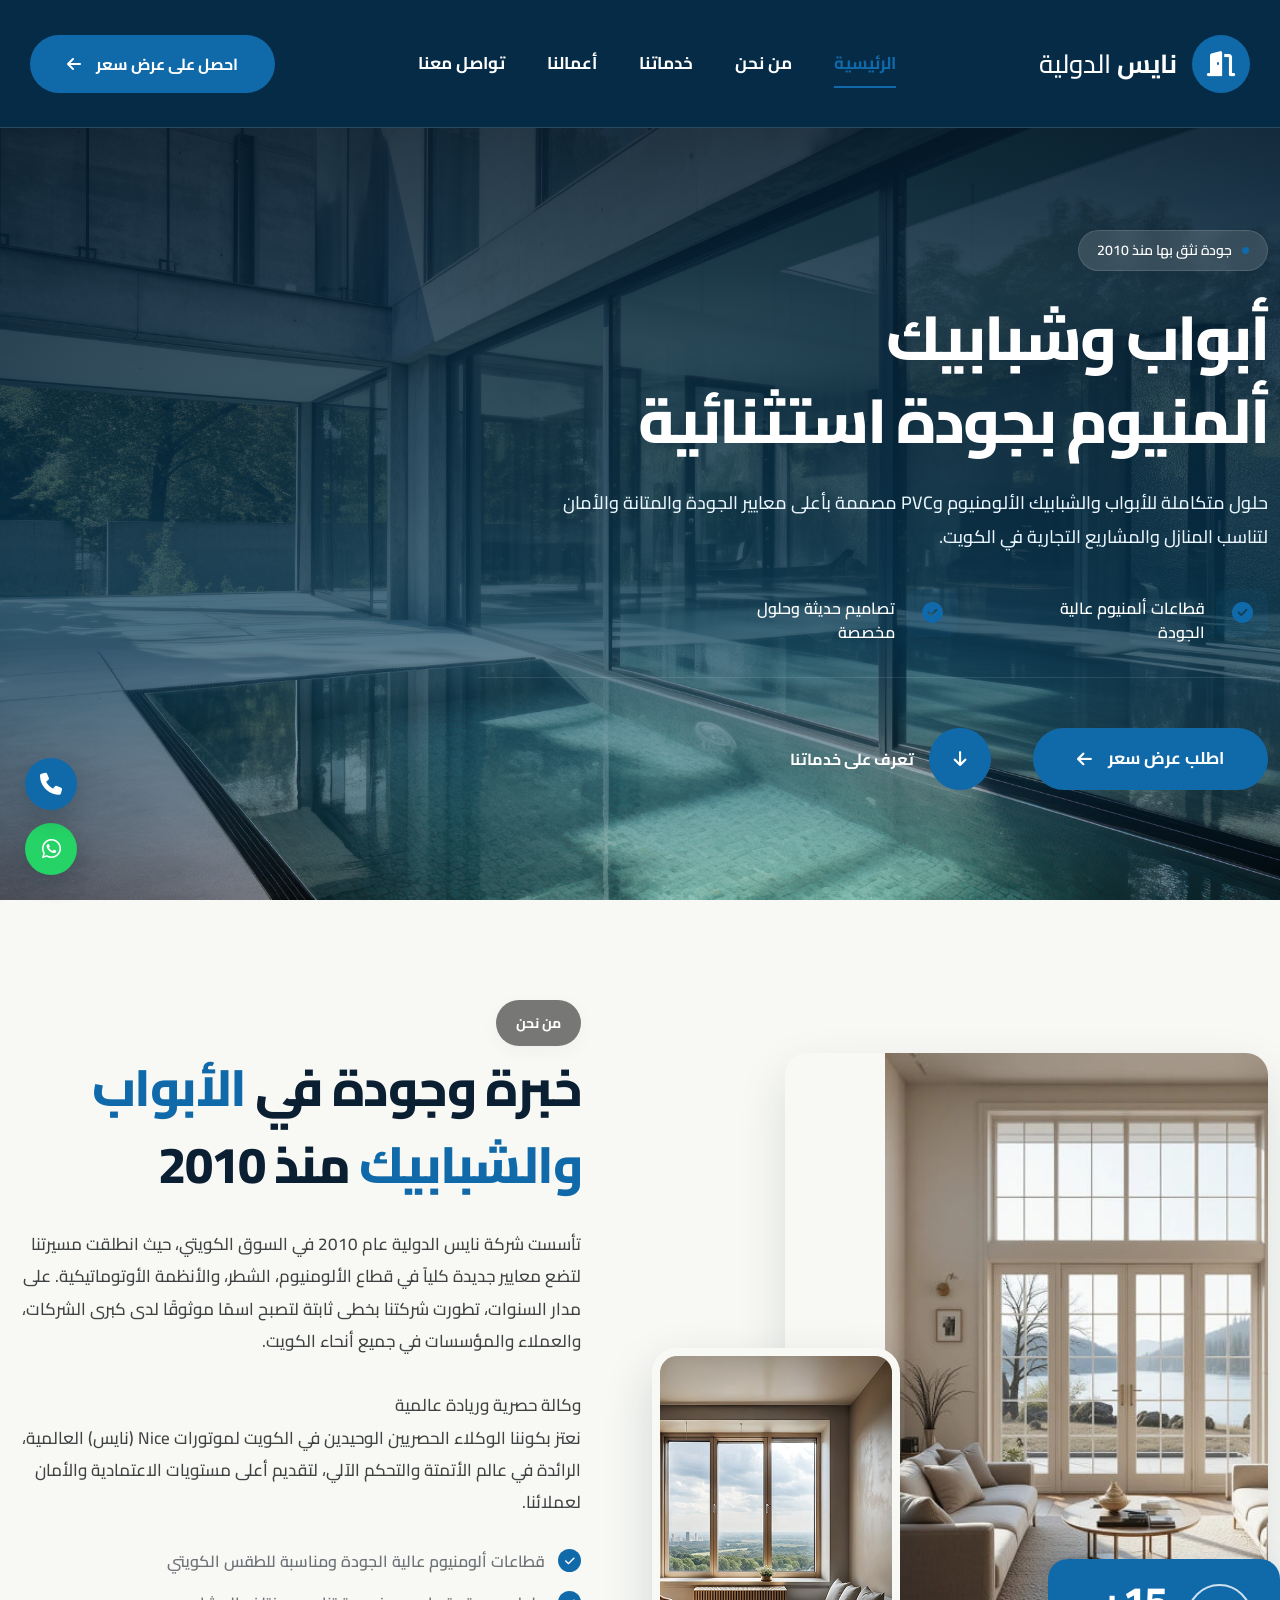
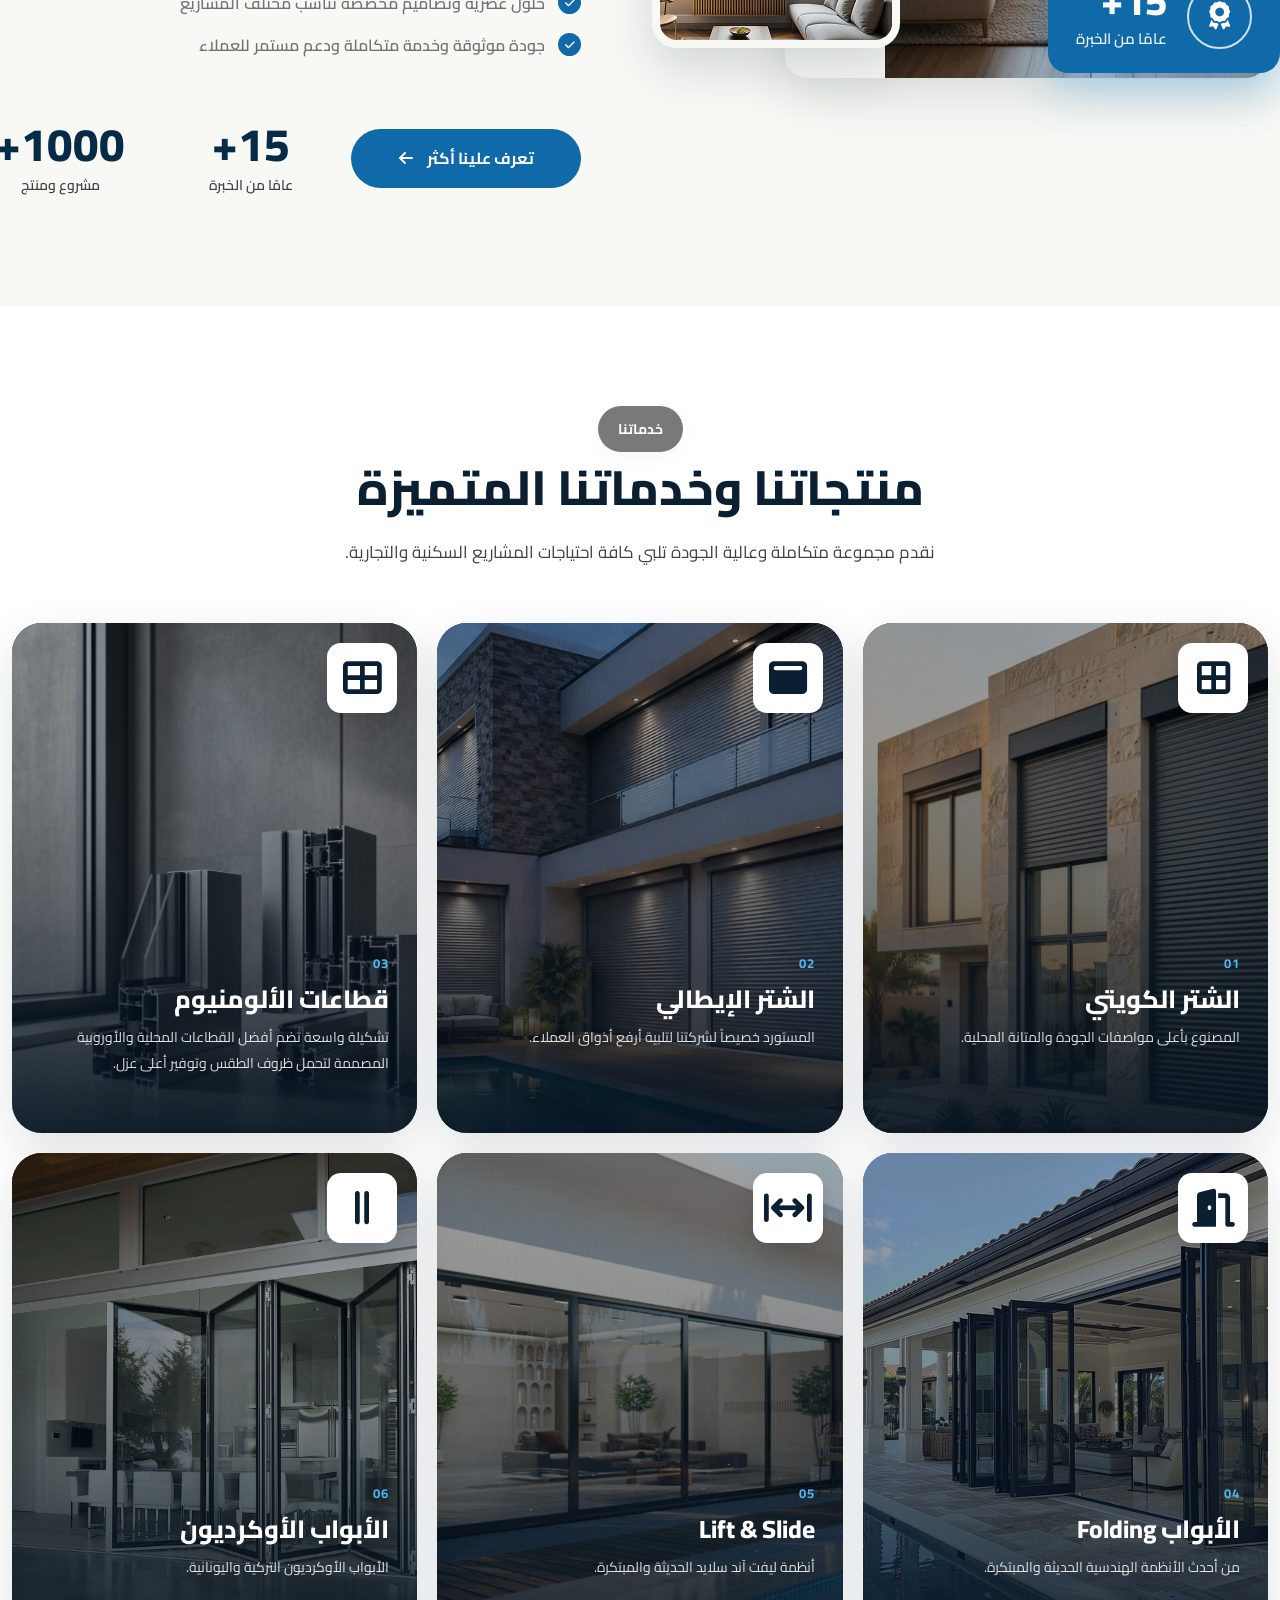
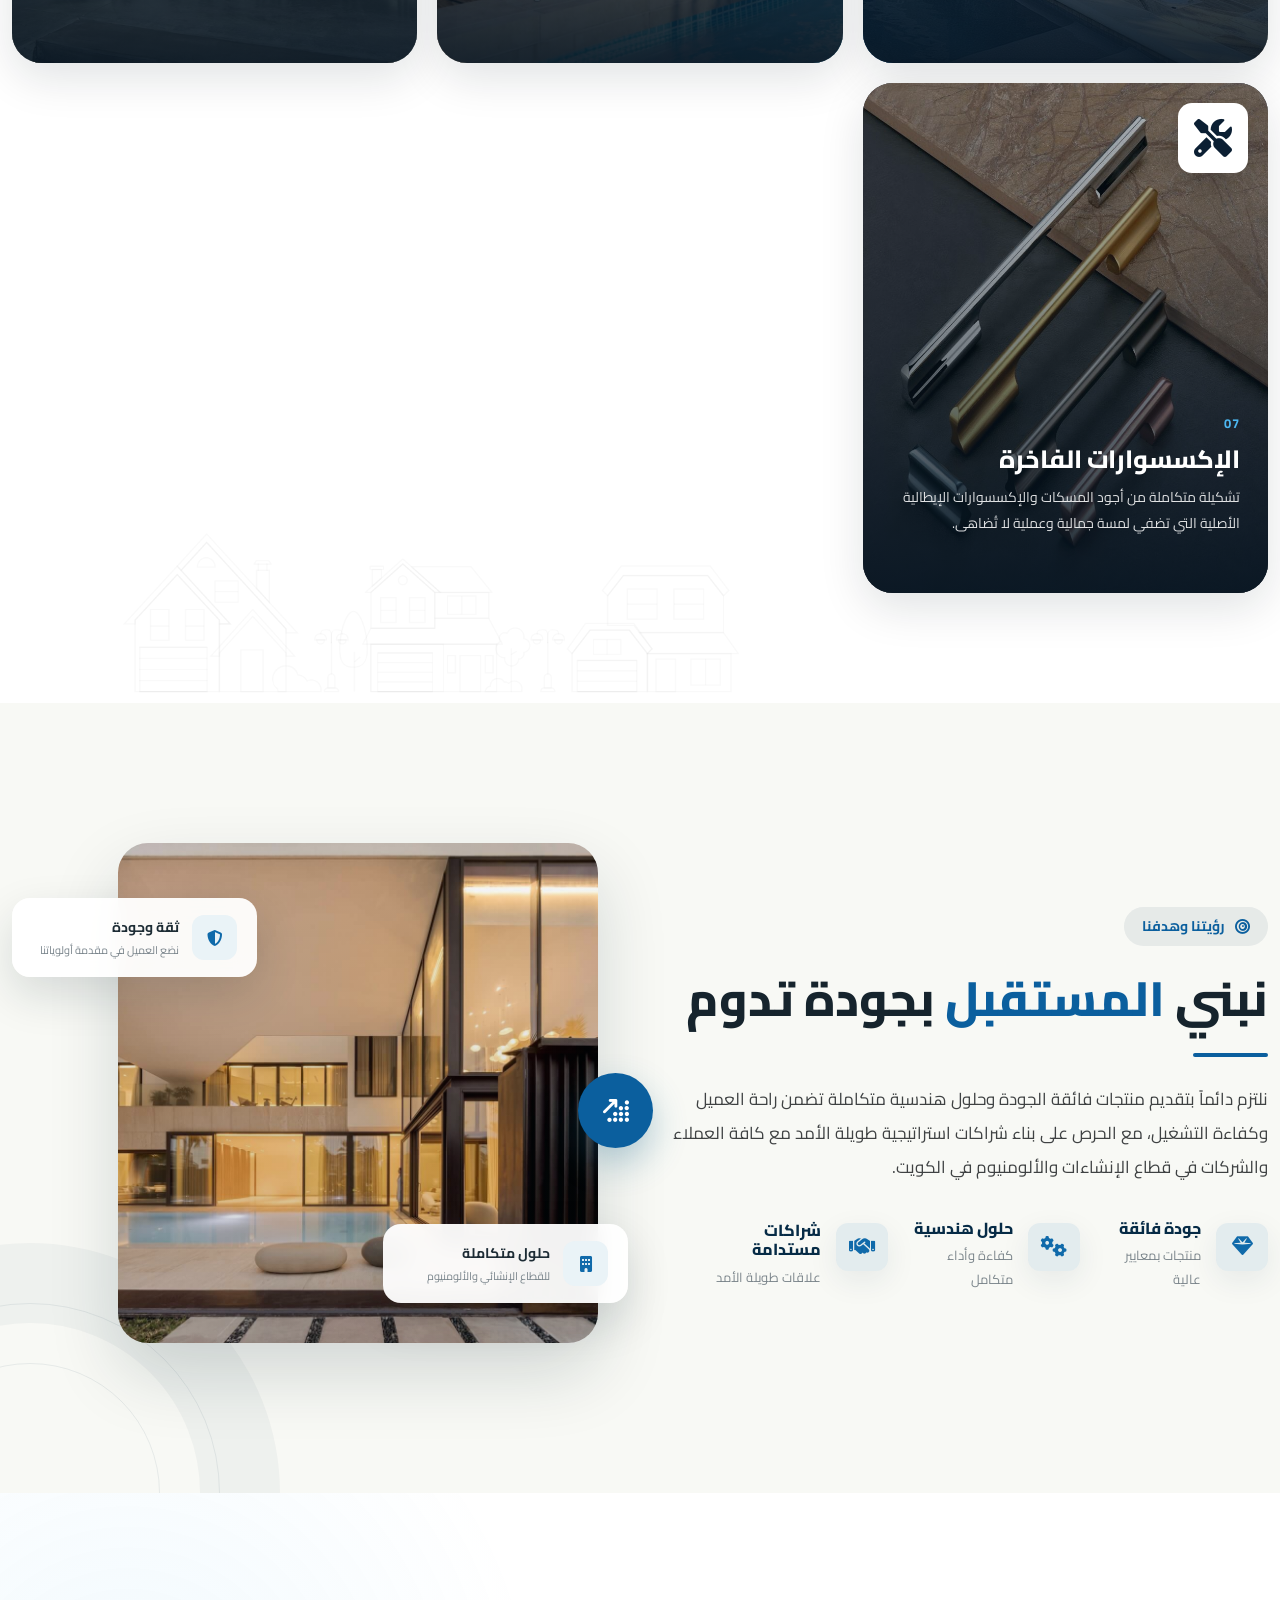
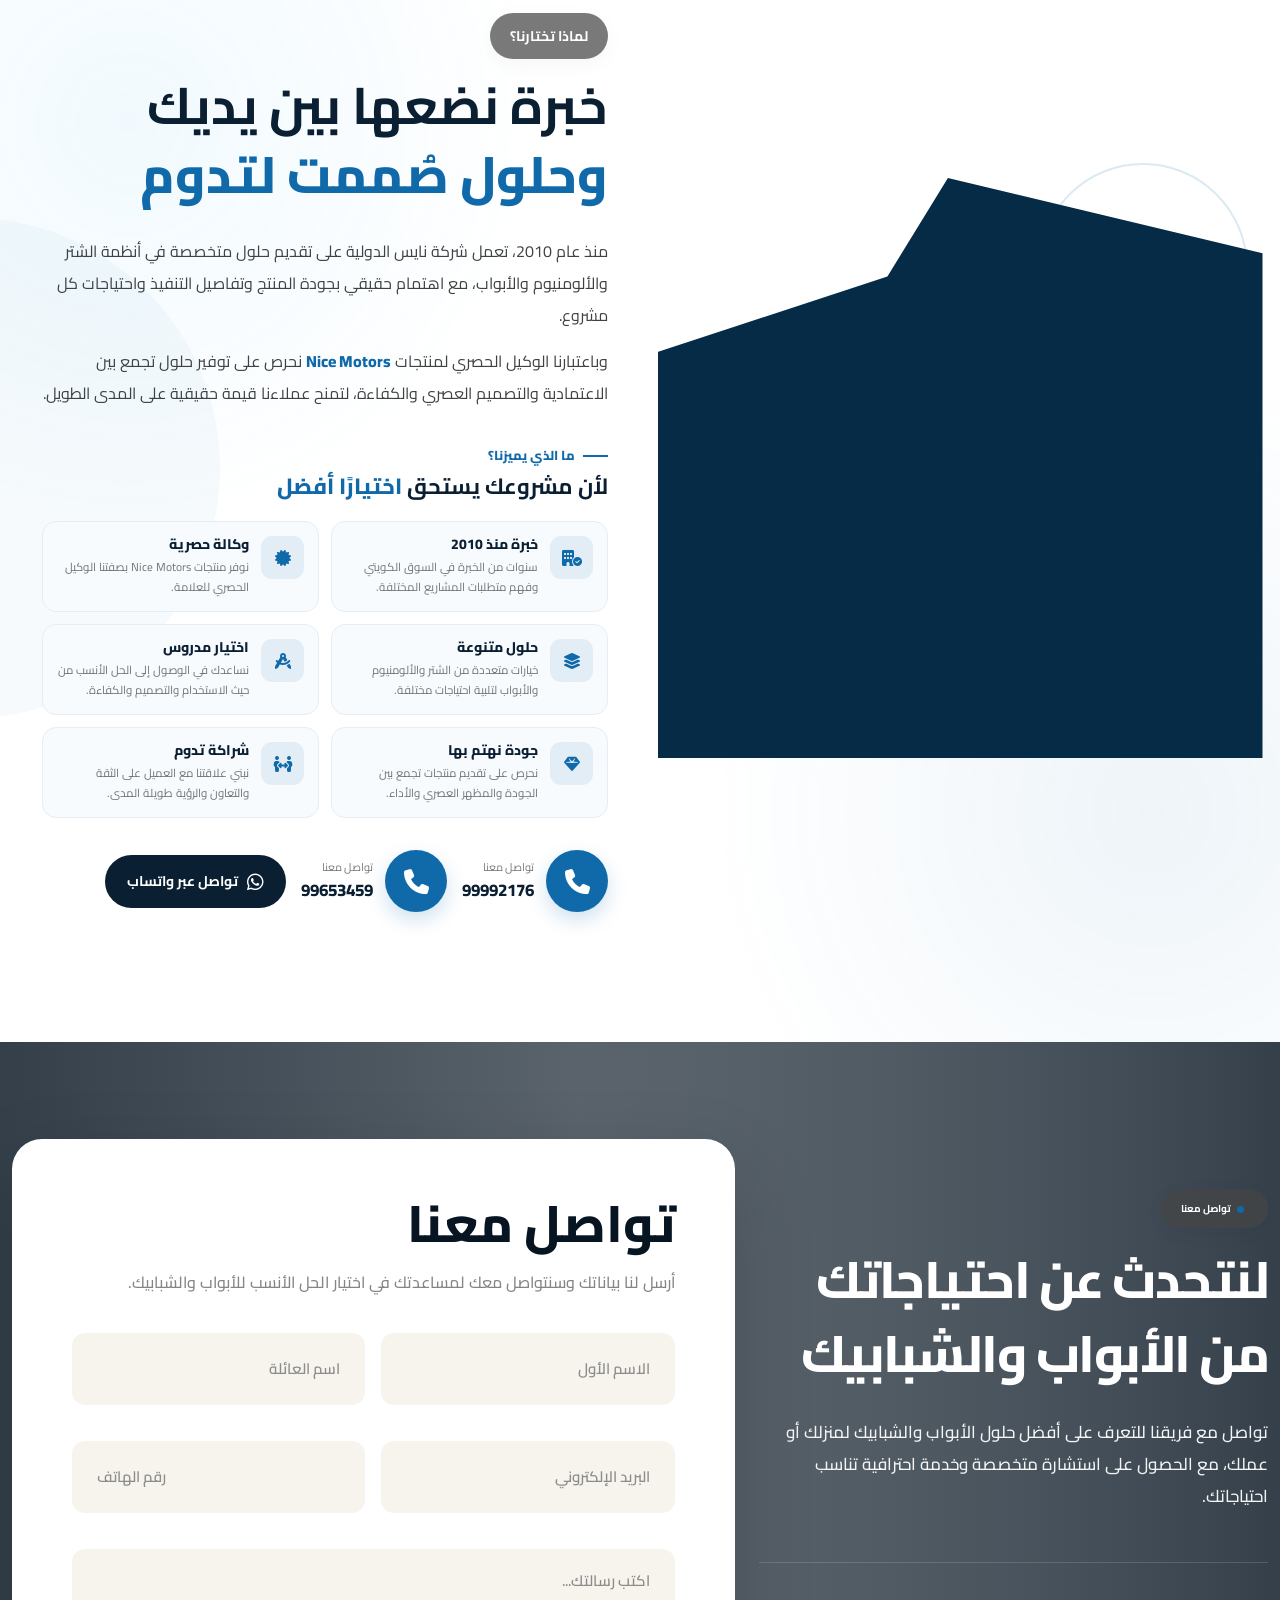
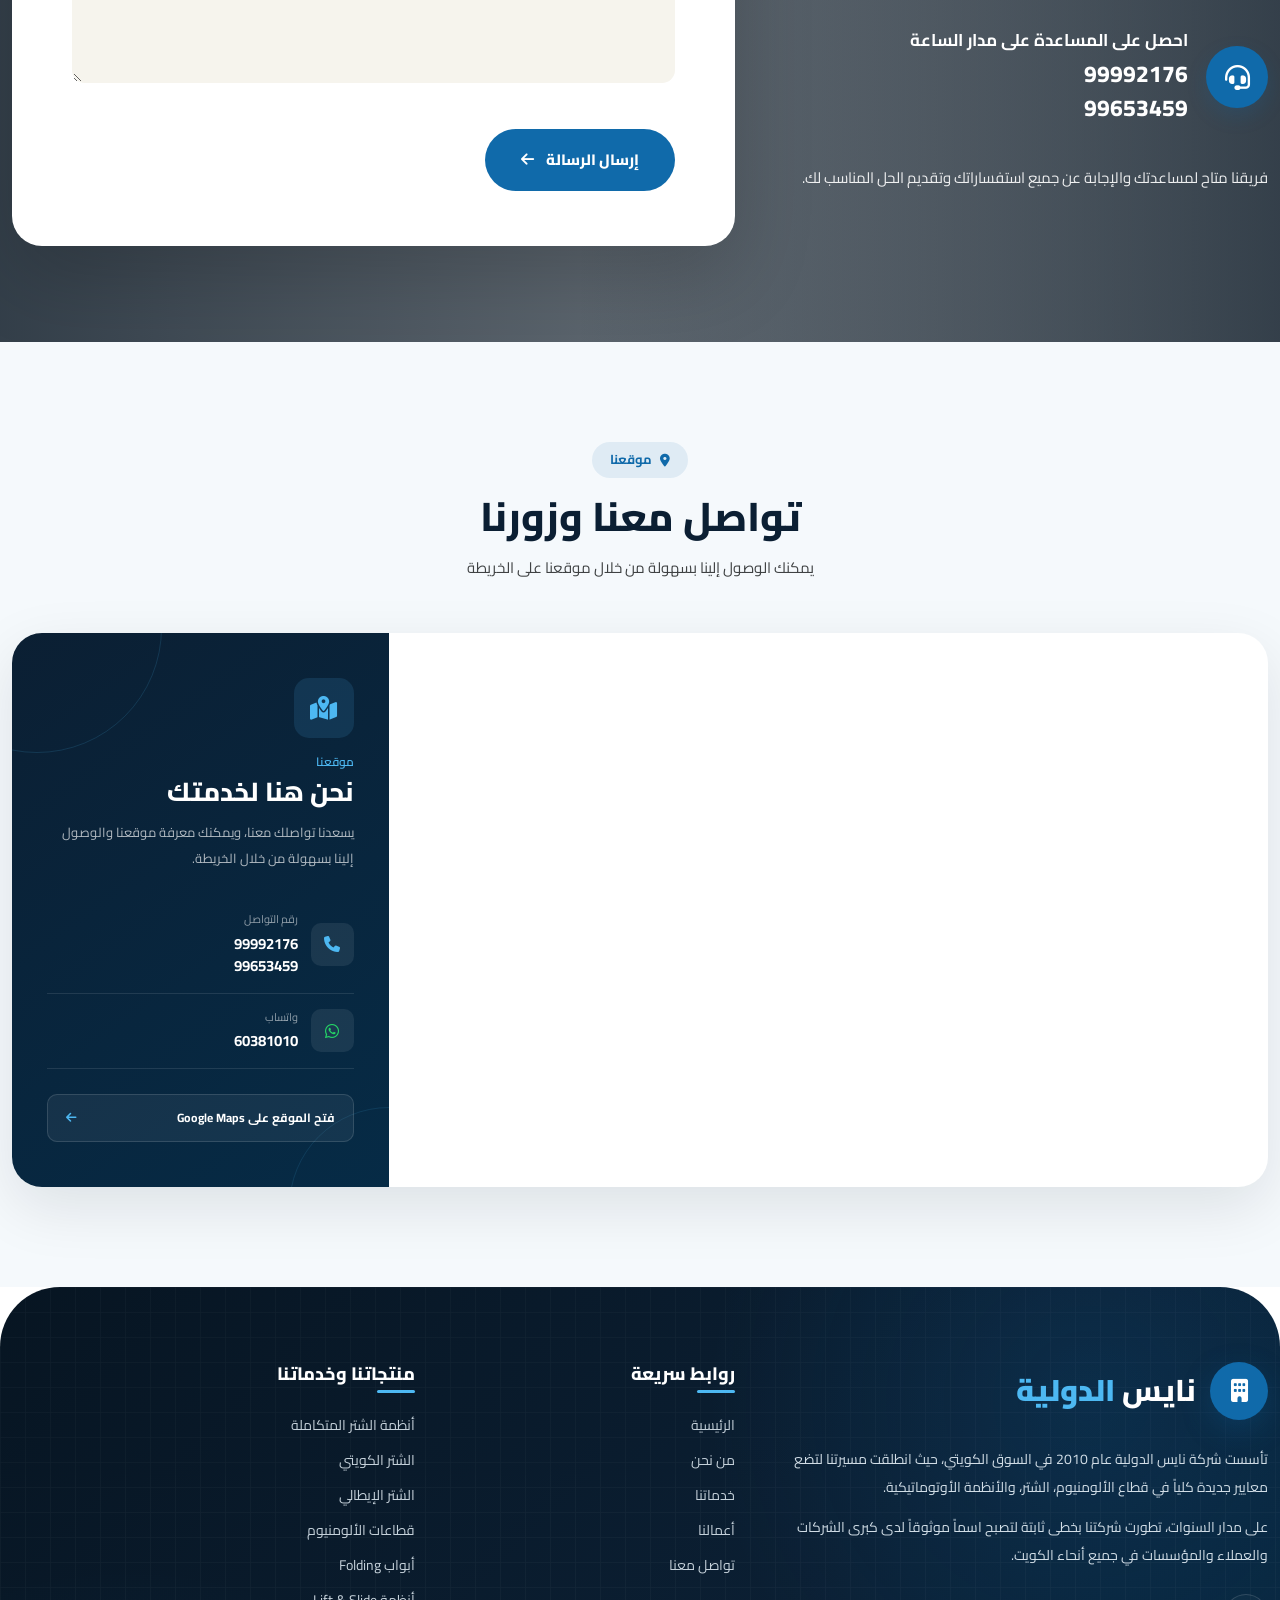
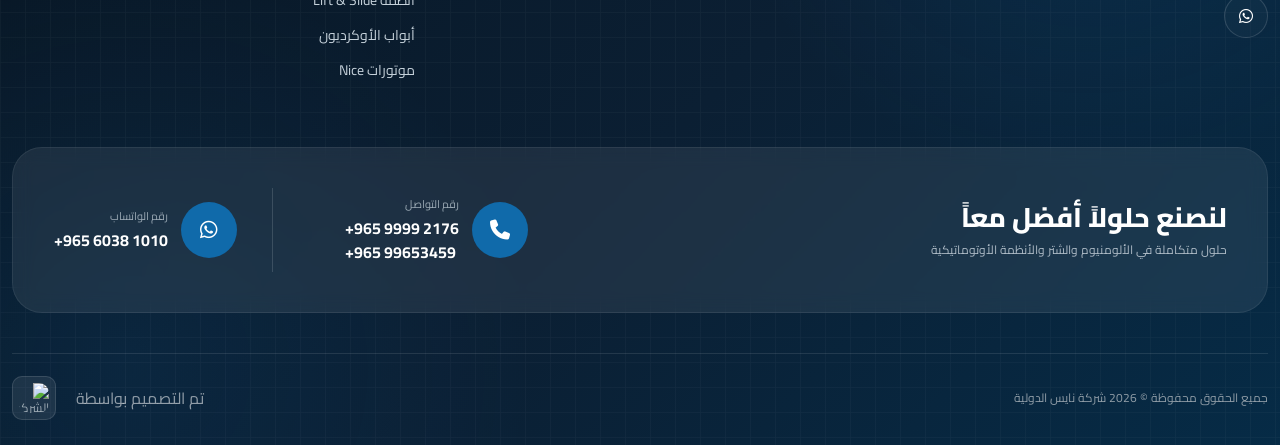
==== commit b2209a37: "Update index.html" ====
--- a/index.html
+++ b/index.html
@@ -1,2061 +1,1296 @@
-<!DOCTYPE html>
+<!doctype html>
 <html lang="ar" dir="rtl">
 
 <head>
   <meta charset="UTF-8">
 
-<meta name="viewport" content="width=device-width, initial-scale=1.0">
-
-<title>رَنيم روز | تنسيق الزهور وتزيين المناسبات وحفلات الزفاف</title>
-
-<meta name="description" content="رَنيم روز لتنسيق الزهور وتزيين المناسبات وحفلات الزفاف والهدايا في السعودية. نصمم لكِ تفاصيل جميلة ومميزة تناسب مناسبتك وتترك ذكرى لا تُنسى.">
-
-<meta name="author" content="رَنيم روز">
-
-<meta name="robots" content="index, follow, max-image-preview:large, max-snippet:-1, max-video-preview:-1">
-
-<meta name="googlebot" content="index, follow, max-image-preview:large, max-snippet:-1, max-video-preview:-1">
-
-<link rel="canonical" href="https://www.example.com/">
-
-<link rel="alternate" hreflang="ar-SA" href="https://www.example.com/">
-
-<link rel="alternate" hreflang="x-default" href="https://www.example.com/">
-
-<meta name="theme-color" content="#8B5E4A">
-
-<link rel="icon" type="image/png" href="images/favicon.png">
-
-<link rel="apple-touch-icon" href="images/favicon.png">
-<meta property="og:type" content="website">
-
-<meta property="og:locale" content="ar_SA">
-
-<meta property="og:site_name" content="رَنيم روز">
-
-<meta property="og:title" content="رَنيم روز | تنسيق الزهور وتزيين المناسبات">
-
-<meta property="og:description" content="نصمم لكِ تفاصيل مناسبتك بحب، من تنسيق الزهور إلى حفلات الزفاف والمناسبات والهدايا.">
-
-<meta property="og:url" content="https://www.example.com/">
-
-<meta property="og:image" content="https://www.example.com/images/og-image.jpg">
-
-<meta property="og:image:secure_url" content="https://www.example.com/images/og-image.jpg">
-
-<meta property="og:image:type" content="image/jpeg">
-
-<meta property="og:image:width" content="1200">
-
-<meta property="og:image:height" content="630">
-
-<meta property="og:image:alt" content="رَنيم روز لتنسيق الزهور والمناسبات">
-<meta name="twitter:card" content="summary_large_image">
-
-<meta name="twitter:title" content="رَنيم روز | تنسيق الزهور وتزيين المناسبات">
-
-<meta name="twitter:description" content="تنسيق زهور، حفلات زفاف، مناسبات وهدايا بتفاصيل مصممة خصيصًا لكِ.">
-
-<meta name="twitter:image" content="https://www.example.com/images/og-image.jpg">
-
-<meta name="twitter:image:alt" content="رَنيم روز لتنسيق الزهور والمناسبات">
-
-    <link rel="stylesheet" href="css/bootstrap.min.css" />
-
-    <link rel="stylesheet" href="css/all.min.css" />
-
-    <link rel="preconnect" href="https://fonts.googleapis.com" />
-
-    <link rel="preconnect" href="https://fonts.gstatic.com" crossorigin />
-
-    <link
-        href="https://fonts.googleapis.com/css2?family=Cairo:wght@200..1000&family=Playfair+Display:wght@400;500;600;700&display=swap"
-        rel="stylesheet" />
-
-    <link rel="stylesheet" href="https://unpkg.com/aos@2.3.4/dist/aos.css" />
-
-    <link rel="stylesheet" href="https://cdn.jsdelivr.net/npm/swiper@11/swiper-bundle.min.css" />
-
-    <link rel="stylesheet" href="css/index.css" />
-    <script type="application/ld+json">
-{
-  "@context": "https://schema.org",
-  "@type": "LocalBusiness",
-  "@id": "https://www.example.com/#business",
-  "name": "رَنيم روز",
-  "alternateName": "Raneem Rose",
-  "url": "https://www.example.com/",
-  "logo": "https://www.example.com/images/logo.png",
-  "image": "https://www.example.com/images/og-image.jpg",
-  "description": "رَنيم روز لتنسيق الزهور وتزيين المناسبات وحفلات الزفاف والهدايا.",
-  "telephone": "+966579881470",
-  "priceRange": "$$",
-  "address": {
-    "@type": "PostalAddress",
-    "addressLocality": "الرياض",
-    "addressCountry": "SA"
-  },
-  "areaServed": {
-    "@type": "City",
-    "name": "الرياض"
-  },
-  "sameAs": [
-    "https://www.instagram.com/",
-    "https://www.facebook.com/"
-  ]
-}
-</script>
-<script type="application/ld+json">
-{
-  "@context": "https://schema.org",
-  "@type": "WebSite",
-  "@id": "https://www.example.com/#website",
-  "url": "https://www.example.com/",
-  "name": "رَنيم روز",
-  "alternateName": "Raneem Rose",
-  "inLanguage": "ar-SA"
-}
-</script>
+  <meta name="viewport" content="width=device-width, initial-scale=1.0">
+
+  <meta http-equiv="X-UA-Compatible" content="IE=edge">
+
+  <title>شركة نايس الدولية للأبواب والشبابيك | ألومنيوم و PVC والشتر في الكويت</title>
+
+  <meta name="description"
+    content="شركة نايس الدولية للأبواب والشبابيك في الكويت منذ 2010. متخصصون في أبواب وشبابيك الألومنيوم وPVC، الشتر الكويتي والإيطالي، Folding، Lift & Slide، والأبواب الأوتوماتيكية. الوكيل الحصري لموتورات Nice في الكويت.">
+
+  <meta name="keywords"
+    content="أبواب وشبابيك الكويت, شركة أبواب وشبابيك في الكويت, أبواب ألمنيوم الكويت, شبابيك ألمنيوم الكويت, أبواب PVC الكويت, شبابيك PVC الكويت, شتر الكويت, شتر إيطالي الكويت, شتر كويتي, أبواب أوتوماتيكية الكويت, موتورات نايس الكويت, Nice Kuwait, أبواب سحاب الكويت, Lift and Slide Kuwait, Folding doors Kuwait">
+
+  <meta name="author" content="شركة نايس الدولية للأبواب والشبابيك">
+
+  <meta name="publisher" content="شركة نايس الدولية للأبواب والشبابيك">
+
+  <meta name="robots" content="index, follow, max-image-preview:large, max-snippet:-1, max-video-preview:-1">
+
+  <meta name="googlebot" content="index, follow, max-image-preview:large, max-snippet:-1, max-video-preview:-1">
+
+  <meta name="language" content="Arabic">
+
+  <meta name="geo.region" content="KW">
+
+  <meta name="geo.country" content="Kuwait">
+
+  <meta name="country" content="Kuwait">
+
+  <meta name="theme-color" content="#0b1f33">
+
+  <link rel="canonical" href="https://www.yourdomain.com/">
+
+  <link rel="alternate" hreflang="ar-KW" href="https://www.yourdomain.com/">
+
+  <link rel="alternate" hreflang="x-default" href="https://www.yourdomain.com/">
+
+  <link rel="icon" type="image/png" href="images/favicon.png">
+
+  <link rel="apple-touch-icon" href="images/apple-touch-icon.png">
+
+
+  <!-- Open Graph -->
+
+  <meta property="og:type" content="website">
+
+  <meta property="og:locale" content="ar_KW">
+
+  <meta property="og:title" content="شركة نايس الدولية للأبواب والشبابيك | الكويت">
+
+  <meta property="og:description"
+    content="حلول متكاملة للأبواب والشبابيك الألومنيوم وPVC والشتر والأنظمة الأوتوماتيكية في الكويت منذ 2010. الوكيل الحصري لموتورات Nice في الكويت.">
+
+  <meta property="og:url" content="https://www.yourdomain.com/">
+
+  <meta property="og:site_name" content="شركة نايس الدولية للأبواب والشبابيك">
+
+  <meta property="og:image" content="https://www.yourdomain.com/images/og-image.jpg">
+
+  <meta property="og:image:alt" content="شركة نايس الدولية للأبواب والشبابيك في الكويت">
+
+  <meta property="og:image:width" content="1200">
+
+  <meta property="og:image:height" content="630">
+
+
+  <!-- Twitter / X -->
+
+  <meta name="twitter:card" content="summary_large_image">
+
+  <meta name="twitter:title" content="شركة نايس الدولية للأبواب والشبابيك | الكويت">
+
+  <meta name="twitter:description"
+    content="أبواب وشبابيك الألومنيوم وPVC والشتر والأنظمة الأوتوماتيكية في الكويت. الوكيل الحصري لموتورات Nice.">
+
+  <meta name="twitter:image" content="https://www.yourdomain.com/images/og-image.jpg">
+
+  <meta name="twitter:image:alt" content="شركة نايس الدولية للأبواب والشبابيك">
+
+
+  <!-- Local Business -->
+
+  <meta name="geo.placename" content="Kuwait">
+
+  <meta name="ICBM" content="29.3759, 47.9774">
+  <!-- Organization / Local Business Schema -->
+
+  <script type="application/ld+json">
+    {
+        "@context": "https://schema.org",
+        "@type": "HomeAndConstructionBusiness",
+        "@id": "https://www.yourdomain.com/#organization",
+        "name": "شركة نايس الدولية للأبواب والشبابيك",
+        "alternateName": "نايس الدولية",
+        "description": "شركة نايس الدولية للأبواب والشبابيك في الكويت، متخصصة في الألومنيوم وPVC والشتر والأنظمة الأوتوماتيكية.",
+        "url": "https://www.yourdomain.com/",
+        "logo": "https://www.yourdomain.com/images/logo.png",
+        "image": "https://www.yourdomain.com/images/og-image.jpg",
+        "telephone": "+96599992176",
+        "contactPoint": {
+            "@type": "ContactPoint",
+            "telephone": "+96599992176",
+            "contactType": "customer service",
+            "contactOption": "TollFree",
+            "availableLanguage": [
+                "Arabic",
+                "English"
+            ]
+        },
+        "address": {
+            "@type": "PostalAddress",
+            "addressCountry": "KW",
+            "addressLocality": "Kuwait"
+        },
+        "areaServed": {
+            "@type": "Country",
+            "name": "Kuwait"
+        },
+        "foundingDate": "2010",
+        "priceRange": "$$",
+        "currenciesAccepted": "KWD",
+        "paymentAccepted": "Cash, Credit Card",
+        "sameAs": []
+    }
+    </script>
+
+
+  <!-- WebSite Schema -->
+
+  <script type="application/ld+json">
+    {
+        "@context": "https://schema.org",
+        "@type": "WebSite",
+        "@id": "https://www.yourdomain.com/#website",
+        "url": "https://www.yourdomain.com/",
+        "name": "شركة نايس الدولية للأبواب والشبابيك",
+        "description": "الأبواب والشبابيك الألومنيوم وPVC والشتر والأنظمة الأوتوماتيكية في الكويت",
+        "publisher": {
+            "@id": "https://www.yourdomain.com/#organization"
+        },
+        "inLanguage": "ar-KW"
+    }
+    </script>
+
+
+  <!-- Breadcrumb Schema -->
+
+  <script type="application/ld+json">
+    {
+        "@context": "https://schema.org",
+        "@type": "BreadcrumbList",
+        "itemListElement": [
+            {
+                "@type": "ListItem",
+                "position": 1,
+                "name": "الرئيسية",
+                "item": "https://www.yourdomain.com/"
+            }
+        ]
+    }
+    </script>
+
+  <link rel="stylesheet" href="css/bootstrap.min.css" />
+
+  <link rel="stylesheet" href="css/all.min.css" />
+
+  <link rel="preconnect" href="https://fonts.googleapis.com" />
+
+  <link rel="preconnect" href="https://fonts.gstatic.com" crossorigin />
+
+  <link
+    href="https://fonts.googleapis.com/css2?family=Cairo:wght@200..1000&family=Playfair+Display:wght@400;500;600;700&display=swap"
+    rel="stylesheet" />
+
+  <link rel="stylesheet" href="https://unpkg.com/aos@2.3.4/dist/aos.css" />
+
+  <link rel="stylesheet" href="https://cdn.jsdelivr.net/npm/swiper@11/swiper-bundle.min.css" />
+
+  <link rel="stylesheet" href="css/index.css" />
 </head>
 
 <body>
-    <div class="marquee-bar" dir="rtl">
-        <div class="marquee-wrapper">
-            <div class="marquee-track">
-
-                <div class="marquee-content">
-                    <span>نصنع تفاصيل جميلة تليق بكل مناسبة</span>
-                    <i>✦</i>
-                    <span>لأن كل لحظة تستحق أن تكون استثنائية</span>
-                    <i>✦</i>
-                    <span>تنسيق الزهور بتفاصيل تعبّر عن ذوقك</span>
-                    <i>✦</i>
-                    <span>نصمم مناسبتك بحب وأناقة واهتمام</span>
-                    <i>✦</i>
-                    <span>لمساتنا تجعل لحظاتك أجمل</span>
-                    <i>✦</i>
-                </div>
-
-                <div class="marquee-content">
-                    <span>نصنع تفاصيل جميلة تليق بكل مناسبة</span>
-                    <i>✦</i>
-                    <span>لأن كل لحظة تستحق أن تكون استثنائية</span>
-                    <i>✦</i>
-                    <span>تنسيق الزهور بتفاصيل تعبّر عن ذوقك</span>
-                    <i>✦</i>
-                    <span>نصمم مناسبتك بحب وأناقة واهتمام</span>
-                    <i>✦</i>
-                    <span>لمساتنا تجعل لحظاتك أجمل</span>
-                    <i>✦</i>
-                </div>
-
-            </div>
-        </div>
+  <header class="main-header">
+    <nav class="main-navbar">
+      <div class="container-fluid navbar-container">
+        <a href="#" class="brand-logo">
+          <span class="brand-icon">
+            <i class="fa-solid fa-door-open"></i>
+          </span>
+
+          <span class="brand-name"> نايس <span>الدولية</span> </span>
+        </a>
+
+        <div class="desktop-menu">
+          <a href="#" class="nav-link active"> الرئيسية </a>
+
+          <a href="#about" class="nav-link"> من نحن </a>
+
+          <a href="#services" class="nav-link"> خدماتنا </a>
+          <a href="works.html" class="nav-link">أعمالنا</a>
+
+
+          <a href="#contact" class="nav-link"> تواصل معنا </a>
+        </div>
+
+        <a href="#contact" class="navbar-cta">
+          احصل على عرض سعر
+          <i class="fa-solid fa-arrow-left"></i>
+        </a>
+
+        <button class="mobile-menu-btn" id="mobileMenuBtn">
+          <i class="fa-solid fa-bars"></i>
+        </button>
+      </div>
+    </nav>
+  </header>
+
+  <div class="mobile-sidebar" id="mobileSidebar">
+    <div class="sidebar-header">
+      <a href="#" class="brand-logo">
+        <span class="brand-icon">
+          <i class="fa-solid fa-door-open"></i>
+        </span>
+
+        <span class="brand-name"> نايس <span>الدولية</span> </span>
+      </a>
+
+      <button class="sidebar-close" id="sidebarClose">
+        <i class="fa-solid fa-xmark"></i>
+      </button>
     </div>
-  <header class="main-header">
-
-    <nav class="navbar navbar-expand-lg">
-        <div class="container">
-
-            <a href="index.html#home" class="navbar-brand">
-                <img src="images/logo.png" height="100" alt="رَنيم روز">
+
+    <div class="sidebar-menu">
+      <a href="#" class="sidebar-link"> الرئيسية </a>
+
+      <a href="#about" class="sidebar-link"> من نحن </a>
+
+      <a href="#services" class="sidebar-link"> خدماتنا </a>
+
+      <a href="works.html" class="sidebar-link"> أعمالنا </a>
+
+      <a href="#contact" class="sidebar-link"> تواصل معنا </a>
+
+      <a href="#contact" class="sidebar-cta">
+        احصل على عرض سعر
+        <i class="fa-solid fa-arrow-left"></i>
+      </a>
+    </div>
+  </div>
+
+  <div class="sidebar-overlay" id="sidebarOverlay"></div>
+
+  <section class="hero-section">
+    <div class="hero-overlay"></div>
+
+    <div class="container hero-container">
+      <div class="hero-content">
+        <div class="hero-badge">
+          <span></span>
+          جودة نثق بها منذ 2010
+        </div>
+
+        <h1>
+          أبواب وشبابيك
+          <br />
+          ألمنيوم <span>بجودة استثنائية</span>
+        </h1>
+
+        <p class="hero-description">
+          حلول متكاملة للأبواب والشبابيك الألومنيوم وPVC مصممة بأعلى معايير
+          الجودة والمتانة والأمان لتناسب المنازل والمشاريع التجارية في الكويت.
+        </p>
+
+        <div class="hero-features">
+          <div class="hero-feature">
+            <div class="feature-icon">
+              <i class="fa-solid fa-circle-check"></i>
+            </div>
+
+            <span> قطاعات ألمنيوم عالية الجودة </span>
+          </div>
+
+          <div class="hero-feature">
+            <div class="feature-icon">
+              <i class="fa-solid fa-circle-check"></i>
+            </div>
+
+            <span> تصاميم حديثة وحلول مخصصة </span>
+          </div>
+        </div>
+
+        <div class="hero-actions">
+          <a href="#contact" class="primary-btn">
+            اطلب عرض سعر
+            <i class="fa-solid fa-arrow-left"></i>
+          </a>
+
+          <a href="#about" class="video-btn">
+            <span class="video-icon">
+              <i class="fas fa-arrow-down"></i>
+            </span>
+
+            <span> تعرف على خدماتنا </span>
+          </a>
+        </div>
+      </div>
+    </div>
+  </section>
+
+  <section class="about-section" id="about">
+    <div class="container">
+      <div class="row align-items-center g-5">
+        <div class="col-lg-6">
+          <div class="about-images">
+            <div class="about-main-image">
+              <img src="images/about-2.jpg" alt="أبواب وشبابيك الألومنيوم في الكويت" />
+            </div>
+
+            <div class="about-small-image">
+              <img src="images/about-1.jpg" alt="تصميم أبواب وشبابيك ألمنيوم" />
+            </div>
+
+            <div class="experience-card">
+              <div class="experience-icon">
+                <i class="fa-solid fa-award"></i>
+              </div>
+
+              <div>
+                <strong>15+</strong>
+                <span>عامًا من الخبرة</span>
+              </div>
+            </div>
+          </div>
+        </div>
+
+        <div class="col-lg-6">
+          <div class="about-content">
+            <div class="section-badge mb-3">
+              <span></span>
+              من نحن
+            </div>
+
+            <h2 class="mt-3">
+              خبرة وجودة في
+              <span>الأبواب والشبابيك</span>
+              منذ 2010
+            </h2>
+
+            <p class="about-description">
+              تأسست شركة نايس الدولية عام 2010 في السوق الكويتي، حيث انطلقت
+              مسيرتنا لتضع معايير جديدة كلياً في قطاع الألومنيوم، الشطر،
+              والأنظمة الأوتوماتيكية. على مدار السنوات، تطورت شركتنا بخطى
+              ثابتة لتصبح اسمًا موثوقًا لدى كبرى الشركات، والعملاء والمؤسسات
+              في جميع أنحاء الكويت.
+              <br /><br />
+              وكالة حصرية وريادة عالمية
+              <br />
+              نعتز بكوننا الوكلاء الحصريين الوحيدين في الكويت لموتورات Nice
+              (نايس) العالمية، الرائدة في عالم الأتمتة والتحكم الآلي، لتقديم
+              أعلى مستويات الاعتمادية والأمان لعملائنا.
+            </p>
+            <div class="about-list">
+              <div class="about-list-item">
+                <div class="check-icon">
+                  <i class="fa-solid fa-check"></i>
+                </div>
+
+                <span>
+                  قطاعات ألومنيوم عالية الجودة ومناسبة للطقس الكويتي
+                </span>
+              </div>
+
+              <div class="about-list-item">
+                <div class="check-icon">
+                  <i class="fa-solid fa-check"></i>
+                </div>
+
+                <span> حلول عصرية وتصاميم مخصصة تناسب مختلف المشاريع </span>
+              </div>
+
+              <div class="about-list-item">
+                <div class="check-icon">
+                  <i class="fa-solid fa-check"></i>
+                </div>
+
+                <span> جودة موثوقة وخدمة متكاملة ودعم مستمر للعملاء </span>
+              </div>
+            </div>
+
+            <div class="about-bottom">
+              <a href="#contact" class="about-btn">
+                تعرف علينا أكثر
+                <i class="fa-solid fa-arrow-left"></i>
+              </a>
+
+              <div class="about-stats">
+                <div class="stat-item">
+                  <strong>15+</strong>
+
+                  <span> عامًا من الخبرة </span>
+                </div>
+
+                <div class="stat-divider"></div>
+
+                <div class="stat-item">
+                  <strong>1000+</strong>
+
+                  <span> مشروع ومنتج </span>
+                </div>
+              </div>
+            </div>
+          </div>
+        </div>
+      </div>
+    </div>
+  </section>
+
+  <section class="services-section" id="services">
+    <div class="container">
+      <div class="services-heading text-center">
+        <span class="section-badge">خدماتنا</span>
+        <h2 class="mt-3">منتجاتنا وخدماتنا المتميزة</h2>
+        <p>
+          نقدم مجموعة متكاملة وعالية الجودة تلبي كافة احتياجات المشاريع
+          السكنية والتجارية.
+        </p>
+      </div>
+
+      <div class="services-grid">
+        <div class="service-card service-kuwaiti">
+          <div class="service-overlay"></div>
+
+          <div class="service-icon">
+            <i class="fas fa-border-all"></i>
+          </div>
+
+          <div class="service-content">
+            <span class="service-number">01</span>
+            <h3>الشتر الكويتي</h3>
+            <p>المصنوع بأعلى مواصفات الجودة والمتانة المحلية.</p>
+          </div>
+        </div>
+
+        <div class="service-card service-italian">
+          <div class="service-overlay"></div>
+
+          <div class="service-icon">
+            <i class="fas fa-window-maximize"></i>
+          </div>
+
+          <div class="service-content">
+            <span class="service-number">02</span>
+            <h3>الشتر الإيطالي</h3>
+            <p>المستورد خصيصاً لشركتنا لتلبية أرفع أذواق العملاء.</p>
+          </div>
+        </div>
+
+        <div class="service-card service-aluminum">
+          <div class="service-overlay"></div>
+
+          <div class="service-icon">
+            <i class="fas fa-table-cells-large"></i>
+          </div>
+
+          <div class="service-content">
+            <span class="service-number">03</span>
+            <h3>قطاعات الألومنيوم</h3>
+            <p>
+              تشكيلة واسعة تضم أفضل القطاعات المحلية والأوروبية المصممة لتحمل
+              ظروف الطقس وتوفير أعلى عزل.
+            </p>
+          </div>
+        </div>
+
+        <div class="service-card service-folding">
+          <div class="service-overlay"></div>
+
+          <div class="service-icon">
+            <i class="fas fa-door-open"></i>
+          </div>
+
+          <div class="service-content">
+            <span class="service-number">04</span>
+            <h3>الأبواب Folding</h3>
+            <p>من أحدث الأنظمة الهندسية الحديثة والمبتكرة.</p>
+          </div>
+        </div>
+
+        <div class="service-card service-lift">
+          <div class="service-overlay"></div>
+
+          <div class="service-icon">
+            <i class="fas fa-arrows-left-right-to-line"></i>
+          </div>
+
+          <div class="service-content">
+            <span class="service-number">05</span>
+            <h3>Lift &amp; Slide</h3>
+            <p>أنظمة ليفت آند سلايد الحديثة والمبتكرة.</p>
+          </div>
+        </div>
+
+        <div class="service-card service-accordion">
+          <div class="service-overlay"></div>
+
+          <div class="service-icon">
+            <i class="fas fa-grip-lines-vertical"></i>
+          </div>
+
+          <div class="service-content">
+            <span class="service-number">06</span>
+            <h3>الأبواب الأوكرديون</h3>
+            <p>الأبواب الأوكرديون التركية واليونانية.</p>
+          </div>
+        </div>
+
+        <div class="service-card service-accessories">
+          <div class="service-overlay"></div>
+
+          <div class="service-icon">
+            <i class="fas fa-screwdriver-wrench"></i>
+          </div>
+
+          <div class="service-content">
+            <span class="service-number">07</span>
+            <h3>الإكسسوارات الفاخرة</h3>
+            <p>
+              تشكيلة متكاملة من أجود المسكات والإكسسوارات الإيطالية الأصلية
+              التي تضفي لمسة جمالية وعملية لا تُضاهى.
+            </p>
+          </div>
+        </div>
+      </div>
+    </div>
+  </section>
+  <section class="vision-section" id="vision">
+    <div class="vision-pattern"></div>
+    <div class="container">
+      <div class="row align-items-center g-4">
+        <div class="col-lg-6">
+          <div class="vision-content">
+            <span class="vision-label">
+              <i class="fa-solid fa-bullseye"></i> رؤيتنا وهدفنا
+            </span>
+            <h2>نبني <span>المستقبل</span> بجودة تدوم</h2>
+            <div class="vision-line"></div>
+            <p>
+              نلتزم دائماً بتقديم منتجات فائقة الجودة وحلول هندسية متكاملة
+              تضمن راحة العميل وكفاءة التشغيل، مع الحرص على بناء شراكات
+              استراتيجية طويلة الأمد مع كافة العملاء والشركات في قطاع
+              الإنشاءات والألومنيوم في الكويت.
+            </p>
+            <div class="vision-features">
+              <div class="vision-feature">
+                <div class="feature-icon">
+                  <i class="fa-solid fa-gem"></i>
+                </div>
+                <div>
+                  <h5>جودة فائقة</h5>
+                  <span>منتجات بمعايير عالية</span>
+                </div>
+              </div>
+              <div class="vision-feature">
+                <div class="feature-icon">
+                  <i class="fa-solid fa-gears"></i>
+                </div>
+                <div>
+                  <h5>حلول هندسية</h5>
+                  <span>كفاءة وأداء متكامل</span>
+                </div>
+              </div>
+              <div class="vision-feature">
+                <div class="feature-icon">
+                  <i class="fa-solid fa-handshake"></i>
+                </div>
+                <div>
+                  <h5>شراكات مستدامة</h5>
+                  <span>علاقات طويلة الأمد</span>
+                </div>
+              </div>
+            </div>
+          </div>
+        </div>
+        <div class="col-lg-6">
+          <div class="vision-visual">
+            <div class="vision-image">
+              <img src="images/vision.jpg" alt="حلول الألومنيوم والهندسة" />
+            </div>
+            <div class="vision-card vision-card-top">
+              <div class="card-icon">
+                <i class="fa-solid fa-shield-halved"></i>
+              </div>
+              <div>
+                <strong>ثقة وجودة</strong>
+                <span>نضع العميل في مقدمة أولوياتنا</span>
+              </div>
+            </div>
+            <div class="vision-card vision-card-bottom">
+              <div class="card-icon">
+                <i class="fa-solid fa-building"></i>
+              </div>
+              <div>
+                <strong>حلول متكاملة</strong>
+                <span>للقطاع الإنشائي والألومنيوم</span>
+              </div>
+            </div>
+            <div class="vision-circle">
+              <i class="fa-solid fa-arrow-up-right-dots"></i>
+            </div>
+          </div>
+        </div>
+      </div>
+    </div>
+  </section>
+
+  <section class="nice-about-section">
+    <div class="nice-bg-shape"></div>
+
+    <div class="container">
+      <div class="row align-items-center g-4">
+        <div class="col-lg-6 order-lg-1 order-2">
+          <div class="nice-visual">
+            <div class="nice-image-wrapper">
+              <img src="https://demo.awaikenthemes.com/framex/wp-content/uploads/2026/04/our-work-image.jpg"
+                alt="شركة نايس الدولية" class="nice-main-imag" />e
+            </div>
+
+            <div class="nice-image-decoration nice-decoration-top"></div>
+
+            <div class="nice-image-decoration nice-decoration-bottom"></div>
+          </div>
+        </div>
+
+        <div class="col-lg-6 order-lg-2 order-1">
+          <div class="nice-content">
+            <div class="section-badge mb-3">
+              <span></span>
+              لماذا تختارنا؟
+            </div>
+
+            <h2 class="nice-title mt-4">
+              خبرة نضعها بين يديك
+              <br />
+              <strong>وحلول صُممت لتدوم</strong>
+            </h2>
+
+            <p class="nice-description">
+              منذ عام 2010، تعمل شركة نايس الدولية على تقديم حلول متخصصة في
+              أنظمة الشتر والألومنيوم والأبواب، مع اهتمام حقيقي بجودة المنتج
+              وتفاصيل التنفيذ واحتياجات كل مشروع.
+            </p>
+
+            <p class="nice-description">
+              وباعتبارنا الوكيل الحصري لمنتجات
+              <strong>Nice Motors</strong>
+              نحرص على توفير حلول تجمع بين الاعتمادية والتصميم العصري
+              والكفاءة، لتمنح عملاءنا قيمة حقيقية على المدى الطويل.
+            </p>
+
+            <div class="why-choose-section">
+              <div class="why-heading">
+                <span>ما الذي يميزنا؟</span>
+
+                <h3>
+                  لأن مشروعك يستحق
+                  <strong>اختيارًا أفضل</strong>
+                </h3>
+              </div>
+
+              <div class="why-grid">
+                <div class="why-item">
+                  <div class="why-icon">
+                    <i class="fa-solid fa-building-circle-check"></i>
+                  </div>
+
+                  <div class="why-item-content">
+                    <h4>خبرة منذ 2010</h4>
+
+                    <p>
+                      سنوات من الخبرة في السوق الكويتي وفهم متطلبات المشاريع
+                      المختلفة.
+                    </p>
+                  </div>
+                </div>
+
+                <div class="why-item">
+                  <div class="why-icon">
+                    <i class="fa-solid fa-certificate"></i>
+                  </div>
+
+                  <div class="why-item-content">
+                    <h4>وكالة حصرية</h4>
+
+                    <p>
+                      نوفر منتجات Nice Motors بصفتنا الوكيل الحصري للعلامة.
+                    </p>
+                  </div>
+                </div>
+
+                <div class="why-item">
+                  <div class="why-icon">
+                    <i class="fa-solid fa-layer-group"></i>
+                  </div>
+
+                  <div class="why-item-content">
+                    <h4>حلول متنوعة</h4>
+
+                    <p>
+                      خيارات متعددة من الشتر والألومنيوم والأبواب لتلبية
+                      احتياجات مختلفة.
+                    </p>
+                  </div>
+                </div>
+
+                <div class="why-item">
+                  <div class="why-icon">
+                    <i class="fa-solid fa-compass-drafting"></i>
+                  </div>
+
+                  <div class="why-item-content">
+                    <h4>اختيار مدروس</h4>
+
+                    <p>
+                      نساعدك في الوصول إلى الحل الأنسب من حيث الاستخدام
+                      والتصميم والكفاءة.
+                    </p>
+                  </div>
+                </div>
+
+                <div class="why-item">
+                  <div class="why-icon">
+                    <i class="fa-solid fa-gem"></i>
+                  </div>
+
+                  <div class="why-item-content">
+                    <h4>جودة نهتم بها</h4>
+
+                    <p>
+                      نحرص على تقديم منتجات تجمع بين الجودة والمظهر العصري
+                      والأداء.
+                    </p>
+                  </div>
+                </div>
+
+                <div class="why-item">
+                  <div class="why-icon">
+                    <i class="fa-solid fa-people-arrows"></i>
+                  </div>
+
+                  <div class="why-item-content">
+                    <h4>شراكة تدوم</h4>
+
+                    <p>
+                      نبني علاقتنا مع العميل على الثقة والتعاون والرؤية طويلة
+                      المدى.
+                    </p>
+                  </div>
+                </div>
+              </div>
+            </div>
+
+            <div class="nice-actions">
+              <a href="tel:99992176" class="nice-phone">
+                <div class="phone-icon">
+                  <i class="fa-solid fa-phone"></i>
+                </div>
+
+                <div class="phone-info">
+                  <span>تواصل معنا</span>
+                  <strong>99992176</strong>
+                </div>
+              </a>
+              <a href="tel:99653459" class="nice-phone">
+                <div class="phone-icon">
+                  <i class="fa-solid fa-phone"></i>
+                </div>
+
+                <div class="phone-info">
+                  <span>تواصل معنا</span>
+                  <strong>99653459</strong>
+                </div>
+              </a>
+
+              <a href="https://wa.me/96560381010" target="_blank" class="nice-whatsapp">
+                <i class="fa-brands fa-whatsapp"></i>
+
+                <span> تواصل عبر واتساب </span>
+              </a>
+            </div>
+          </div>
+        </div>
+      </div>
+    </div>
+  </section>
+
+  <section class="contact-section" id="contact">
+    <div class="contact-overlay"></div>
+
+    <div class="container contact-container">
+      <div class="row align-items-center g-4">
+
+        <div class="col-lg-5">
+          <div class="contact-info">
+
+            <div class="mb-4">
+              <span class="section-badge text-white">
+                <i class="fa-solid fa-circle mx-1"></i>
+                تواصل معنا
+              </span>
+            </div>
+
+            <h2>
+              لنتحدث عن احتياجاتك
+              <br>
+              من الأبواب والشبابيك
+            </h2>
+
+            <p class="contact-description">
+              تواصل مع فريقنا للتعرف على أفضل حلول الأبواب والشبابيك
+              لمنزلك أو عملك، مع الحصول على استشارة متخصصة وخدمة
+              احترافية تناسب احتياجاتك.
+            </p>
+
+            <div class="contact-divider"></div>
+
+            <div class="contact-phone">
+              <div class="phone-icon">
+                <i class="fa-solid fa-headset"></i>
+              </div>
+
+              <div>
+                <span>احصل على المساعدة على مدار الساعة</span>
+                 <a href="tel:99992176">
+                99992176
+              </a>
+              <a href="tel:99653459" class="d-block">
+                99653459
+              </a>
+              </div>
+            </div>
+
+            <p class="contact-note">
+              فريقنا متاح لمساعدتك والإجابة عن جميع استفساراتك
+              وتقديم الحل المناسب لك.
+            </p>
+
+          </div>
+        </div>
+
+        <div class="col-lg-7">
+          <div class="contact-form-card">
+
+            <div class="form-heading">
+              <h3>تواصل معنا</h3>
+
+              <p>
+                أرسل لنا بياناتك وسنتواصل معك لمساعدتك في اختيار
+                الحل الأنسب للأبواب والشبابيك.
+              </p>
+            </div>
+
+            <form id="contactForm" novalidate>
+
+              <div class="row g-3">
+
+                <div class="col-md-6">
+                  <div class="form-group">
+                    <input type="text" id="firstName" name="firstName" class="form-control" placeholder="الاسم الأول">
+                    <small class="error-message"></small>
+                  </div>
+                </div>
+
+                <div class="col-md-6">
+                  <div class="form-group">
+                    <input type="text" id="lastName" name="lastName" class="form-control" placeholder="اسم العائلة">
+                    <small class="error-message"></small>
+                  </div>
+                </div>
+
+                <div class="col-md-6">
+                  <div class="form-group">
+                    <input type="email" id="email" name="email" class="form-control" placeholder="البريد الإلكتروني">
+                    <small class="error-message"></small>
+                  </div>
+                </div>
+
+                <div class="col-md-6">
+                  <div class="form-group">
+                    <input type="tel" id="phone" name="phone" class="form-control" placeholder="رقم الهاتف">
+                    <small class="error-message"></small>
+                  </div>
+                </div>
+
+                <div class="col-12">
+                  <div class="form-group">
+                    <textarea id="message" name="message" class="form-control message-input" rows="5"
+                      placeholder="اكتب رسالتك..."></textarea>
+                    <small class="error-message"></small>
+                  </div>
+                </div>
+
+                <div class="col-12">
+                  <button type="submit" class="send-btn">
+                    إرسال الرسالة
+                    <i class="fa-solid fa-arrow-left"></i>
+                  </button>
+                </div>
+
+              </div>
+            </form>
+
+            <div class="success-message" id="successMessage">
+              <i class="fa-solid fa-circle-check"></i>
+              <span>تم إرسال رسالتك بنجاح، سنتواصل معك قريباً.</span>
+            </div>
+
+          </div>
+        </div>
+
+      </div>
+    </div>
+  </section>
+  <section class="map-contact-section" id="location">
+
+    <div class="container">
+
+      <div class="map-section-title" data-aos="fade-up">
+
+        <span>
+          <i class="fa-solid fa-location-dot"></i>
+          موقعنا
+        </span>
+
+        <h2>تواصل معنا وزورنا</h2>
+
+        <p>
+          يمكنك الوصول إلينا بسهولة من خلال موقعنا على الخريطة
+        </p>
+
+      </div>
+
+      <div class="map-contact-wrapper">
+
+        <div class="map-box" data-aos="fade-left">
+
+          <iframe
+            src="https://www.google.com/maps/embed?pb=!1m17!1m12!1m3!1d3479.0789744360573!2d47.940458684901905!3d29.309358982155644!2m3!1f0!2f0!3f0!3m2!1i1024!2i768!4f13.1!3m2!1m1!2zMjnCsDE4JzMzLjciTiA0N8KwNTYnMTcuOCJF!5e0!3m2!1sar!2seg!4v1789461208570!5m2!1sar!2seg"
+            allowfullscreen="" loading="lazy" referrerpolicy="strict-origin-when-cross-origin">
+          </iframe>
+
+        </div>
+
+        <div class="map-contact-info" data-aos="fade-right">
+
+          <div class="map-info-icon">
+            <i class="fa-solid fa-map-location-dot"></i>
+          </div>
+
+          <span class="map-info-label">
+            موقعنا
+          </span>
+
+          <h3>
+            نحن هنا لخدمتك
+          </h3>
+
+          <p>
+            يسعدنا تواصلك معنا، ويمكنك معرفة موقعنا والوصول إلينا بسهولة من خلال الخريطة.
+          </p>
+
+          <div class="map-contact-item">
+
+            <div class="map-contact-icon">
+              <i class="fa-solid fa-phone"></i>
+            </div>
+
+            <div>
+              <span>رقم التواصل</span>
+
+              <a href="tel:99992176">
+                99992176
+              </a>
+              <a href="tel:99653459" class="d-block">
+                99653459
+              </a>
+            </div>
+
+          </div>
+
+          <div class="map-contact-item">
+
+            <div class="map-contact-icon whatsapp-icon">
+              <i class="fa-brands fa-whatsapp"></i>
+            </div>
+
+            <div>
+              <span>واتساب</span>
+
+              <a href="https://wa.me/96560381010" target="_blank" rel="noopener noreferrer">
+                60381010
+              </a>
+            </div>
+
+          </div>
+
+          <a href="https://www.google.com/maps/search/?api=1&query=29.309358982155644,47.940458684901905"
+            target="_blank" rel="noopener noreferrer" class="map-directions">
+
+            <span>فتح الموقع على Google Maps</span>
+
+            <i class="fa-solid fa-arrow-left"></i>
+
+          </a>
+
+        </div>
+
+      </div>
+
+    </div>
+
+  </section>
+
+
+
+  <footer class="footer">
+
+    <div class="container">
+
+      <div class="row g-4 footer-main">
+        <div class="col-lg-5 col-md-6">
+
+          <div class="footer-brand">
+
+            <a href="#" class="logo">
+              <span class="logo-icon">
+                <i class="fa-solid fa-building"></i>
+              </span>
+
+              <span>
+                نايس
+                <strong>الدولية</strong>
+              </span>
             </a>
 
-            <button class="navbar-toggler" type="button" id="navbarToggle">
-                <i class="fa-solid fa-bars"></i>
-            </button>
-
-            <div class="navbar-collapse" id="mainNavbar">
-
-                <ul class="navbar-nav mx-auto">
-
-                    <li class="nav-item">
-                        <a href="index.html#home" class="nav-link active">
-                            الرئيسية
-                        </a>
-                    </li>
-
-                    <li class="nav-item">
-                        <a href="index.html#about" class="nav-link">
-                            من نحن
-                        </a>
-                    </li>
-
-                    <li class="nav-item">
-                        <a href="index.html#services" class="nav-link">
-                            خدماتنا
-                        </a>
-                    </li>
-
-                    <li class="nav-item">
-                        <a href="works.html" class="nav-link">
-                            أعمالنا
-                        </a>
-                    </li>
-
-                    <li class="nav-item">
-                        <a href="index.html#how-it-works" class="nav-link">
-                            كيف نعمل؟
-                        </a>
-                    </li>
-
-                    <li class="nav-item">
-                        <a href="index.html#faq" class="nav-link">
-                            الأسئلة الشائعة
-                        </a>
-                    </li>
-
-                    <li class="nav-item">
-                        <a href="index.html#contactForm" class="nav-link">
-                            تواصل معنا
-                        </a>
-                    </li>
-
-                </ul>
-
-                <div class="navbar-actions">
-
-                    <a href="index.html#contactForm" class="header-cta primary-cta">
-                        <i class="fa-regular fa-calendar-check"></i>
-                        احجز مناسبتك
-                    </a>
-
-                    <a href="https://wa.me/966579881470" target="_blank" class="header-cta secondary-cta">
-                        <i class="fa-brands fa-whatsapp"></i>
-                        تواصل معنا
-                    </a>
-
-                </div>
-
-            </div>
-
-        </div>
-    </nav>
-
-</header>
-
-    <main>
-
-        <section class="hero-section" id="home">
-
-            <div class="container">
-
-                <div class="hero-box">
-
-                    <div class="hero-content">
-
-                        <span class="hero-eyebrow">
-                            <span></span>
-                            RANEEM ROSE
-                            <span></span>
-                        </span>
-
-                        <h1>
-                            تفاصيل
-                            <strong>أجمل.</strong>
-                            <br>
-                            لحظات
-                            <strong>أبقى.</strong>
-                        </h1>
-
-                        <p>
-                            نصمم لكِ باقات الزهور وتفاصيل المناسبات
-                            بعناية تجمع بين الجمال، الأناقة، ولمستك الخاصة.
-                        </p>
-
-                        <div class="hero-buttons">
-
-                            <a href="#occasions" class="hero-btn main-btn">
-                                اكتشف مجموعتنا
-                                <i class="fa-solid fa-arrow-left"></i>
-                            </a>
-
-                            <a href="#contactForm" class="hero-btn outline-btn">
-                                صمم مناسبتك
-                            </a>
-
-                        </div>
-
-                    </div>
-
-                    <div class="hero-image-wrapper">
-
-                        <div class="hero-decoration decoration-one"></div>
-                        <div class="hero-decoration decoration-two"></div>
-
-                        <div class="hero-image">
-                            <img src="images/header-1.png" alt="تنسيق زهور رَنيم روز">
-                        </div>
-
-
-
-                    </div>
-
-                </div>
-
-            </div>
-
-        </section>
-
-        <section class="features-section">
-
-            <div class="container">
-
-                <div class="features-wrapper">
-
-                    <div class="feature-item">
-
-                        <div class="feature-icon">
-                            <i class="fa-solid fa-truck-fast"></i>
-                        </div>
-
-                        <div class="feature-content">
-                            <h3>توصيل في الموعد</h3>
-                            <p>نهتم بوصول طلبك في الوقت المناسب</p>
-                        </div>
-
-                    </div>
-
-                    <div class="feature-item">
-
-                        <div class="feature-icon">
-                            <i class="fa-solid fa-seedling"></i>
-                        </div>
-
-                        <div class="feature-content">
-                            <h3>زهور مختارة بعناية</h3>
-                            <p>نختار أجمل التفاصيل لكِ</p>
-                        </div>
-
-                    </div>
-
-                    <div class="feature-item">
-
-                        <div class="feature-icon">
-                            <i class="fa-solid fa-wand-magic-sparkles"></i>
-                        </div>
-
-                        <div class="feature-content">
-                            <h3>تنسيق مميز</h3>
-                            <p>تصاميم تعبّر عن ذوقك ومناسبتك</p>
-                        </div>
-
-                    </div>
-
-                    <div class="feature-item">
-
-                        <div class="feature-icon">
-                            <i class="fa-regular fa-heart"></i>
-                        </div>
-
-                        <div class="feature-content">
-                            <h3>لحظات تستحق</h3>
-                            <p>نضيف لمستنا لكل لحظة مميزة</p>
-                        </div>
-
-                    </div>
-
-                </div>
-
-            </div>
-
-        </section>
-        <section class="occasions-section" id="occasions">
-            <div class="container">
-
-                <div class="section-heading">
-                    <div class="d-flex flex-column justify-content-center align-items-center text-center">
-                        <span class="about-subtitle">لحظات تستحق الاحتفال</span>
-                        <h2>المناسبات <i class="fa-regular fa-flower"></i></h2>
-                    </div>
-                </div>
-
-                <div class="row g-3 occasions-grid">
-
-                    <div class="col-lg-3 col-md-6">
-                        <a href="#" class="occasion-card">
-                            <div class="occasion-image">
-                                <img src="images/wedding.jpg" alt="حفلات الزفاف">
-                            </div>
-
-                            <div class="occasion-info">
-                                <div>
-                                    <h3>حفلات الزفاف</h3>
-                                    <p>تفاصيل تليق بيومك الكبير</p>
-                                </div>
-
-
-                            </div>
-                        </a>
-                    </div>
-
-                    <div class="col-lg-3 col-md-6">
-                        <a href="#" class="occasion-card">
-                            <div class="occasion-image">
-                                <img src="images/birthday.jpg" alt="أعياد الميلاد">
-                            </div>
-
-                            <div class="occasion-info">
-                                <div>
-                                    <h3>أعياد الميلاد</h3>
-                                    <p>احتفالات مليئة بالبهجة</p>
-                                </div>
-
-
-                            </div>
-                        </a>
-                    </div>
-
-                    <div class="col-lg-3 col-md-6">
-                        <a href="#" class="occasion-card">
-                            <div class="occasion-image">
-                                <img src="images/engagement.jpg" alt="حفلات الخطوبة">
-                            </div>
-
-                            <div class="occasion-info">
-                                <div>
-                                    <h3>حفلات الخطوبة</h3>
-                                    <p>لمسات ناعمة لبداية مميزة</p>
-                                </div>
-
-
-                            </div>
-                        </a>
-                    </div>
-
-                    <div class="col-lg-3 col-md-6">
-                        <a href="#" class="occasion-card">
-                            <div class="occasion-image">
-                                <img src="images/gift.jpg" alt="الهدايا">
-                            </div>
-
-                            <div class="occasion-info">
-                                <div>
-                                    <h3>الهدايا</h3>
-                                    <p>اختيارات تعبّر عن مشاعرك</p>
-                                </div>
-
-
-                            </div>
-                        </a>
-                    </div>
-
-                </div>
-
-                <div class="about-banner" id="about">
-
-                    <div class="about-banner-content">
-
-                        <h2>
-                            زهور تحكي
-
-                            <strong>قصصاً جميلة</strong>
-                        </h2>
-
-                        <p>
-                            نختار أجمل الزهور وننسّقها بعناية لنصنع
-                            تفاصيل تحمل إحساسك وتضيف لمسة استثنائية
-                            إلى كل مناسبة وذكرى جميلة.
-                        </p>
-
-                        <a href="#about" class="about-btn">
-                            اكتشف قصتنا
-                            <i class="fa-solid fa-arrow-left"></i>
-                        </a>
-
-
-
-                    </div>
-
-                    <div class="about-banner-image">
-                        <img src="images/banner.jpg" alt="رَنيم روز لتنسيق الزهور">
-                    </div>
-                    <svg class="header-shape-2" fill="#F3E3E0" width="166" height="70"
-                        xmlns="http://www.w3.org/2000/svg" style="display: inline-block; vertical-align: top;">
-                        <path fill-rule="evenodd" clip-rule="evenodd"
-                            d="M818.599 24.3143C817.579 24.805 809.689 34.8936 808.106 37.6915C803.715 45.4706 800.499 54.5125 798.916 63.4306C798.686 64.7519 798.404 65.7671 798.303 65.6816C798.202 65.596 797.664 64.1757 797.128 62.5145C796.081 59.2237 794.065 54.6364 792.89 52.8356C791.18 50.2223 785.665 46.7176 782.627 46.2855C781.913 46.1932 780.713 45.9793 779.997 45.8353C778.211 45.4054 777.568 45.6822 777.675 46.7356C777.751 47.4424 777.904 47.564 779.282 47.8611C782.272 48.5364 784.209 49.7069 786.228 52.1041C787.81 53.9813 788.371 54.965 790.133 58.9626C792.329 63.9439 793.095 66.7125 793.708 72.0944C794.039 74.9846 794.396 75.5991 795.188 74.6469C795.571 74.1967 795.571 73.8771 795.162 70.5255C794.902 68.4297 794.535 66.3549 794.065 64.313C793.222 60.9614 789.954 53.7968 788.294 51.6742C787.605 50.8143 787.095 50.013 787.173 49.9522C787.429 49.6438 789.292 50.9989 790.619 52.5047C792.204 54.2582 794.17 58.2873 795.343 62.0689C795.7 63.1943 796.39 65.3912 796.9 66.9286C797.819 69.6657 797.819 69.7264 797.647 72.862C797.46 76.1843 797.647 76.9136 798.582 76.9136C799.118 76.9136 799.168 76.6885 799.551 72.5468C799.961 68.0878 801.033 61.4746 801.9 57.8776C803.433 51.4513 806.419 43.7622 809.534 38.0696C811.246 34.9319 812.599 33.0861 811.32 35.5779C809.687 38.8057 806.368 45.9096 805.714 47.5392C803.672 52.6758 802.089 59.5028 801.603 65.2224C801.323 68.5132 801.323 69.0669 801.732 70.8811C802.037 72.1732 802.369 73.033 802.667 73.2491C802.811 73.3489 802.931 73.4919 803.017 73.6642C803.102 73.8365 803.148 74.0323 803.152 74.2328C803.177 75.9862 804.249 76.11 804.735 74.3881C805.483 71.7725 809.917 62.1476 810.377 62.1476C810.403 62.1476 810.147 63.6535 809.738 65.524C809.328 67.3945 808.973 69.5756 808.871 70.4445C808.717 71.8581 808.743 71.9818 809.227 71.9818C809.637 71.9818 809.84 71.6442 810.173 70.1969C811.855 62.994 812.623 60.9096 814.921 57.1889C815.942 55.4985 816.198 54.9132 816.071 54.2987C815.968 53.8688 815.788 53.5312 815.611 53.5312C814.998 53.5312 813.568 54.8817 811.933 57.0043C808.334 61.6795 805.501 66.5999 804.173 70.5098C803.84 71.4934 803.483 72.2925 803.356 72.2925C803.05 72.2925 803.1 65.8661 803.433 63.2888C804.632 53.5717 809.356 41.8872 816.377 31.2472C819.696 26.2029 820.156 25.3115 819.849 24.6948C819.543 24.078 819.238 23.9745 818.599 24.3143Z"
-                            fill="#F3E3E0"></path>
-                        <path fill-rule="evenodd" clip-rule="evenodd"
-                            d="M899.38 27.7425C894.381 34.7552 892.227 38.3529 889.471 44.305C886.381 50.9971 884.299 57.3546 882.924 64.3755C881.917 69.5208 880.722 78.6171 880.922 79.5009C881.15 80.5084 881.842 80.7589 882.306 79.9996C882.456 79.7286 883.236 75.5494 883.995 70.7428C885.441 61.7223 886.99 55.316 889.064 49.6283C890.156 46.6226 894.342 37.857 895.814 35.4825C897.301 33.0492 896.387 35.3265 894.688 38.2121C892.361 42.1984 890.749 45.9489 890.13 48.829C889.84 50.2336 889.039 53.3648 888.345 55.7936C886.761 61.5417 886.522 63.8837 886.988 68.8633C887.188 71.0283 887.358 73.4267 887.397 74.1793C887.448 76.0429 887.685 76.8585 888.204 77.166C888.962 77.5862 889.436 76.9937 889.513 75.4587C889.641 73.5686 889.913 72.2027 890.797 68.9694C891.21 67.5244 891.614 66.5001 891.703 66.6622C891.792 66.8242 891.864 67.7245 891.862 68.6491C891.816 70.6731 892.352 73.271 892.884 73.6371C893.668 74.1745 893.828 73.7088 893.551 71.784C893.199 69.4128 893.288 67.1201 893.9 63.5029C894.403 60.6936 894.349 59.4024 893.8 59.2006C893.11 58.961 890.653 63.2702 889.324 67.0187C888.811 68.4942 888.337 69.677 888.273 69.6279C888.21 69.5788 888.146 68.3632 888.133 66.9021C888.12 63.3342 888.832 58.8603 890.057 55.174C890.603 53.4962 891.205 51.3543 891.417 50.4236C892.031 47.6386 893.244 44.4556 894.864 41.4465C895.723 39.857 897.4 36.6263 898.603 34.2212C899.806 31.8161 901.589 28.5853 902.576 26.9537C903.563 25.3221 904.367 23.8767 904.426 23.666C904.557 23.0815 903.968 22.2233 903.524 22.3693C903.302 22.4658 901.439 24.855 899.38 27.7425Z"
-                            fill="#F3E3E0"></path>
-                        <path fill-rule="evenodd" clip-rule="evenodd"
-                            d="M840.25 28.4963C840.096 28.987 840.734 30.9858 841.475 32.3093C843.058 35.1995 844.589 41.7496 845.534 49.9902C846.147 55.2506 846.454 62.3837 846.172 65.06L845.994 66.9058L844.768 63.768C842.853 58.879 839.407 53.774 835.449 49.8979C833.433 47.9306 831.594 46.6701 831.186 46.947C830.701 47.3161 831 48.6081 831.723 49.1979C832.13 49.567 832.82 50.5484 833.253 51.3813C833.687 52.2141 834.759 54.0576 835.655 55.4329C839.407 61.3663 842.802 71.8645 842.343 76.0062C842.215 77.0191 842.266 77.5121 842.546 77.7574C843.492 78.7118 844.258 76.9584 844.258 73.7913C844.258 71.6395 843.542 68.1933 842.343 64.7494C841.832 63.2728 841.475 62.0123 841.526 61.9515C841.713 61.7062 842.905 64.1349 844.385 67.7026C845.841 71.178 845.841 71.2073 845.693 73.2376C845.564 74.8988 845.617 75.3602 845.947 75.6978C847.173 76.9268 847.76 74.0074 847.99 65.3662C848.177 58.9691 847.889 55.2371 846.663 48.0207C846.33 45.9296 846.076 44.0546 846.127 43.8992C846.229 43.5008 847.786 47.8969 848.833 51.6199C849.58 54.1409 850.671 59.0299 852.433 67.2412L853.181 70.6535L852.671 72.9044C852.058 75.7023 852.058 76.1953 852.645 76.5644C853.358 77.0146 853.895 76.4406 854.381 74.6557C855.734 69.6744 860.151 57.8054 860.508 58.224C860.585 58.2848 860.151 59.8537 859.589 61.6994C858.516 65.1433 857.546 70.8314 857.546 73.5685C857.546 74.829 857.623 75.0766 857.98 74.9843C858.466 74.8605 858.567 74.5341 859.435 69.6632C860.508 63.6667 862.117 59.0546 865.129 53.4566C866.979 49.9302 868.985 46.5264 871.139 43.26C871.513 42.677 871.548 42.4609 871.292 41.7541C871.105 41.304 870.909 40.9235 870.806 40.9235C870.347 40.9235 868.433 42.7693 866.391 45.1665C862.382 49.9339 858.017 57.4677 855.463 64.1102C854.85 65.7398 854.263 67.0634 854.186 67.0634C854.11 67.0634 853.831 65.7691 853.573 64.1934C851.761 52.5382 848.775 43.0979 843.591 32.5817C841.427 28.2194 840.657 27.2335 840.25 28.4963Z"
-                            fill="#F3E3E0"></path>
-                        <path fill-rule="evenodd" clip-rule="evenodd"
-                            d="M918.015 53.743C914.057 58.6027 910.636 63.0618 909.232 65.2767C907.98 67.244 906.883 68.8129 906.781 68.7498C906.678 68.6868 906.551 66.8433 906.45 64.6982C906.348 62.3437 906.109 60.0007 905.734 57.6866C905.454 55.9962 905.174 53.8736 905.147 52.9822C905.071 51.1972 904.961 50.9204 904.4 51.168C903.965 51.3931 903.404 53.5652 902.408 59.224C901.489 64.3606 900.519 67.6807 899.044 70.8477C897.615 73.8617 897.562 74.0462 898.022 74.5999C898.532 75.2144 898.685 75.1852 899.504 74.4154C900.881 73.0941 902.95 67.8337 904.022 62.7602C904.303 61.4389 904.329 61.4096 904.559 62.1457C904.712 62.5756 904.865 65.2519 904.916 68.1421C905.018 73.7694 905.248 75.0614 906.142 75.0614C906.984 75.0299 908.414 73.4002 908.234 72.6619C907.928 71.5567 915.336 59.9623 921.229 52.3047C924.242 48.3994 925.212 46.862 925.008 46.2768C924.931 46.0314 924.804 45.8468 924.701 45.8468C924.599 45.8468 921.594 49.4078 918.015 53.743Z"
-                            fill="#F3E3E0"></path>
-                        <path fill-rule="evenodd" clip-rule="evenodd"
-                            d="M944.975 54.2042C940.251 59.0009 935.912 64.5584 934.226 67.982C932.797 70.9082 931.7 74.8383 932.107 75.7004C932.173 75.8867 932.29 76.0401 932.439 76.1351C932.587 76.2302 932.758 76.261 932.924 76.2226C933.359 76.1618 933.843 75.2997 935.018 72.4096C937.188 67.1514 938.72 64.7565 944.082 58.0487C945.919 55.7731 947.4 53.682 947.4 53.4051C947.4 52.5138 946.302 52.8829 944.975 54.2042Z"
-                            fill="#F3E3E0"></path>
-                        <path fill-rule="evenodd" clip-rule="evenodd"
-                            d="M765.879 54.2652C765.369 55.035 766.363 57.0945 768.841 60.4169C774.203 67.5815 775.656 70.0958 776.729 74.0394C777.215 75.9166 777.955 76.2543 778.388 74.87C779.308 72.0113 775.275 64.2614 769.792 58.2335C768.516 56.8492 767.343 55.2803 767.163 54.7896C766.799 53.7429 766.363 53.5899 765.879 54.2652Z"
-                            fill="#F3E3E0"></path>
-                        <path fill-rule="evenodd" clip-rule="evenodd"
-                            d="M920.721 59.586C918.806 64.3535 918.269 65.4384 915.334 70.4422C912.904 74.5928 912.628 75.1466 912.831 75.7926C912.931 76.065 913.114 76.2809 913.342 76.3953C913.571 76.5097 913.827 76.5139 914.057 76.4071C914.467 76.2225 917.963 69.6724 919.572 66.0529C920.159 64.7316 920.693 63.7165 920.772 63.802C921.001 64.0788 920.058 69.0286 919.546 70.2891C919.134 71.2348 918.674 72.149 918.168 73.0262C917.146 74.7189 917.122 74.8405 917.683 75.4865C918.243 76.1325 918.705 75.7948 920.747 72.9969C922.864 70.1045 925.725 66.6606 925.879 66.8452C925.929 66.9375 925.572 67.9211 925.036 69.0286C924.54 70.1368 924.113 71.2879 923.76 72.4725C923.453 73.7353 923.453 73.9491 923.86 74.6266C924.473 75.6102 925.06 75.5495 926.29 74.289C927.439 73.1185 927.745 72.9654 927.745 73.6722C927.745 74.4735 928.358 74.1337 928.971 73.0262C929.278 72.4117 929.532 71.7972 929.532 71.6441C929.532 71.0904 928.224 71.3673 926.542 72.2879C924.602 73.3661 924.673 73.3346 924.673 72.7809C924.673 71.8805 927.404 67.3787 929.599 64.6618C932.23 61.4633 932.305 60.8488 930.035 61.6479C928.246 62.2939 925.924 63.8988 923.681 66.0146C922.659 66.969 921.792 67.6758 921.74 67.615C921.687 67.5542 921.816 66.6921 921.996 65.677C922.429 63.4013 923.117 56.2659 922.965 55.7437C922.889 55.5591 922.736 55.3746 922.635 55.3746C922.534 55.3746 921.665 57.2789 920.721 59.586Z"
-                            fill="#F3E3E0"></path>
-                        <path fill-rule="evenodd" clip-rule="evenodd"
-                            d="M825.749 59.1855C825.188 59.4106 822.837 60.6936 820.516 62.0464C815.945 64.7475 814.163 66.3231 811.657 69.857C809.588 72.7472 808.721 74.3791 808.824 75.1152C808.977 76.3464 809.571 76.0696 811.02 74.1023C813.903 70.1339 816.865 66.8993 818.933 65.398C820.055 64.5989 821.129 63.9844 821.282 64.0474C821.436 64.1105 820.976 65.0311 820.286 66.0732C818.577 68.6258 817.784 70.3162 817.018 72.9003C816.457 74.9261 816.431 75.6666 816.941 75.6666C817.069 75.6666 817.81 74.1608 818.601 72.315C820.95 66.9128 824.882 61.9203 827.817 60.6598C828.737 60.2614 829.069 59.953 829.069 59.5344C829.069 59.0099 828.864 58.9176 827.92 58.8591C827.187 58.8405 826.455 58.9504 825.749 59.1855Z"
-                            fill="#F3E3E0"></path>
-                        <path fill-rule="evenodd" clip-rule="evenodd"
-                            d="M781.147 60.0159C780.38 60.5403 780.637 61.3664 782.373 63.8604C784.849 67.3966 785.716 69.1816 786.611 72.4409C787.401 75.3311 787.835 76.0086 788.5 75.3311C789.165 74.6535 788.805 71.4865 787.752 68.5041C787.523 67.8896 787.396 67.3674 787.472 67.3674C787.846 67.3674 789.464 69.1501 790.384 70.6267C792.196 73.4245 792.884 72.5332 791.251 69.5192C789.617 66.5053 786.528 63.0906 783.361 60.7857C781.657 59.5544 781.733 59.586 781.147 60.0159Z"
-                            fill="#F3E3E0"></path>
-                        <path fill-rule="evenodd" clip-rule="evenodd"
-                            d="M865.703 65.1841C865.165 66.2562 864.679 67.3647 864.247 68.5042C863.431 70.6268 863.313 71.2053 863.313 73.3639C863.287 75.6688 863.313 75.8241 863.849 75.9164C864.513 76.0379 864.819 75.4235 865.049 73.4854C865.15 72.6864 865.38 71.8265 865.559 71.5182C865.839 71.0252 865.916 71.149 866.069 72.5941C866.272 74.4398 866.604 75.3627 867.065 75.3627C867.295 75.3627 867.372 73.9784 867.346 69.8885C867.346 64.5989 867.321 64.4458 866.809 64.3535C866.443 64.2905 866.094 64.5673 865.703 65.1841Z"
-                            fill="#F3E3E0"></path>
-                        <path fill-rule="evenodd" clip-rule="evenodd"
-                            d="M770.831 67.766C770.781 67.9911 771.343 69.5194 772.14 71.2099C772.936 72.9003 773.543 74.3791 773.543 74.5007C773.543 74.6222 773.773 74.746 774.055 74.746C774.872 74.746 774.668 73.8862 773.109 70.6944C771.7 67.766 771.087 66.9984 770.831 67.766Z"
-                            fill="#F3E3E0"></path>
-                        <path fill-rule="evenodd" clip-rule="evenodd"
-                            d="M910.918 70.5347C908.489 73.7018 907.98 74.6539 908.236 75.516C908.619 76.655 909.488 75.9459 911.555 72.8149C913.878 69.308 914.313 68.4482 914.108 67.8021C913.854 66.967 913.291 67.4285 910.918 70.5347Z"
-                            fill="#F3E3E0"></path>
-                        <path fill-rule="evenodd" clip-rule="evenodd"
-                            d="M893.862 70.2868C893.02 71.3943 892.153 72.2856 891.949 72.2856C891.59 72.2856 890.977 73.8861 890.977 74.8089C890.977 75.3626 891.566 75.7318 892.076 75.4842C892.263 75.4234 892.765 74.6243 893.197 73.7015C893.774 72.6171 894.398 71.5697 895.066 70.5637C895.626 69.7354 896.062 68.9341 896.011 68.781C895.806 68.0427 895.268 68.4118 893.862 70.2868Z"
-                            fill="#F3E3E0"></path>
-                        <path fill-rule="evenodd" clip-rule="evenodd"
-                            d="M823.833 69.7649C823.373 70.0418 822.377 70.9647 821.637 71.856C820.311 73.3934 819.799 74.5931 820.105 75.516C820.311 76.1913 821.484 76.1012 821.841 75.3629C822.277 74.5324 822.557 74.5931 822.557 75.4845C822.557 75.9167 822.684 76.3466 822.837 76.4704C823.271 76.7765 823.706 76.0202 824.216 74.1317C824.446 73.2088 824.853 72.0721 825.136 71.6422C826.132 69.9495 825.365 68.8736 823.833 69.7649Z"
-                            fill="#F3E3E0"></path>
-                        <path fill-rule="evenodd" clip-rule="evenodd"
-                            d="M895.651 70.3503C894.782 70.7487 895.854 73.5173 896.875 73.5173C897.387 73.5173 897.54 72.779 897.08 72.4098C896.927 72.3175 896.85 71.8268 896.951 71.3654C897.114 70.3187 896.568 69.8888 895.651 70.3503Z"
-                            fill="#F3E3E0"></path>
-                        <path fill-rule="evenodd" clip-rule="evenodd"
-                            d="M781.02 70.9642C780.407 71.2411 780.661 72.81 781.53 74.1943C782.449 75.6394 783.113 75.977 783.572 75.2387C783.853 74.7885 783.98 74.7885 784.976 75.2387C786.125 75.7924 786.712 75.5763 786.431 74.685C786.244 74.102 782.167 70.7481 781.683 70.7796C781.454 70.7895 781.229 70.8522 781.02 70.9642Z"
-                            fill="#F3E3E0"></path>
-                        <path fill-rule="evenodd" clip-rule="evenodd"
-                            d="M829.322 72.81C828.098 74.3856 828.098 76.1301 829.322 76.1301C829.987 76.1301 830.114 75.9455 830.63 74.4396C830.936 73.5168 831.115 72.5939 831.063 72.3778C830.854 71.7025 830.011 71.9186 829.322 72.81Z"
-                            fill="#F3E3E0"></path>
-                        <path fill-rule="evenodd" clip-rule="evenodd"
-                            d="M939.281 72.9945C938.362 74.1313 938.285 74.5004 938.847 75.0541C939.18 75.3625 939.384 75.2387 940.124 74.2551C941.63 72.2968 940.813 71.088 939.281 72.9945Z"
-                            fill="#F3E3E0"></path>
-                        <path fill-rule="evenodd" clip-rule="evenodd"
-                            d="M833.279 74.87C833.279 75.8852 833.816 76.8958 834.326 76.8958C834.453 76.8958 834.683 76.5267 834.836 76.0967C835.142 75.0816 834.556 73.8211 833.79 73.8211C833.392 73.8256 833.279 74.0394 833.279 74.87Z"
-                            fill="#F3E3E0"></path>
-                        <path fill-rule="evenodd" clip-rule="evenodd"
-                            d="M929.629 74.5926C929.58 74.7289 929.564 74.8788 929.582 75.0255C929.6 75.1723 929.652 75.31 929.732 75.4232C930.115 75.8734 930.853 75.4547 930.752 74.838C930.651 74.1312 929.835 73.9466 929.629 74.5926Z"
-                            fill="#F3E3E0"></path>
-                        <path fill-rule="evenodd" clip-rule="evenodd"
-                            d="M837.108 75.9456C837.025 76.1184 836.99 76.3196 837.011 76.5181C837.031 76.7167 837.105 76.9017 837.221 77.0448C837.337 77.1879 837.489 77.2812 837.653 77.3104C837.817 77.3395 837.985 77.3029 838.13 77.2062C838.358 77.0428 838.548 76.8126 838.682 76.5371C838.816 76.2616 838.89 75.9497 838.897 75.6305C838.897 75.0858 837.391 75.3626 837.108 75.9456Z"
-                            fill="#F3E3E0"></path>
-                        <path fill-rule="evenodd" clip-rule="evenodd"
-                            d="M639.788 9.79084C639.788 9.91258 639.587 10.0569 639.325 10.1543C638.783 10.2987 638.016 12.0673 637.852 13.5768C637.73 14.4463 637.79 14.6463 638.192 14.9872L638.653 15.4011L638.19 15.9837C637.767 16.5176 637.705 16.8532 637.641 19.4618C637.513 23.3991 637.533 24.1573 637.773 24.679C637.892 24.9451 638.114 25.0929 638.253 25.0268C638.455 24.9295 638.435 25.319 638.131 26.6546C637.28 30.3953 636.652 32.6283 635.886 34.8387C635.421 36.0995 634.713 38.3342 634.289 39.8159C633.864 41.2976 633.236 43.4088 632.893 44.5497C631.053 50.4503 628.132 65.1924 628.002 69.154C627.959 70.1749 628.24 71.067 628.501 70.7592C628.582 70.6618 630.835 58.7126 631.261 56.0884C632.318 49.5303 634.444 41.2245 636.422 35.9152C637.251 33.7309 637.655 32.3466 638.628 28.5346C639.132 26.592 639.719 24.406 639.942 23.6773C640.215 22.7317 640.36 21.7395 640.374 20.7383C640.374 19.7418 640.58 18.2845 640.883 16.9976C641.814 13.2081 641.797 11.6534 640.875 10.3143C640.377 9.59781 639.788 9.32999 639.788 9.79084ZM639.601 13.2412C639.439 14.1646 639.419 14.2133 639.4 13.5316C639.386 13.1392 639.42 12.7464 639.502 12.3664C639.729 11.6621 639.788 12.1229 639.606 13.2412H639.601ZM640.585 13.6325C640.585 14.1907 640.505 14.4342 640.404 14.2881C640.223 14.0933 640.326 12.7333 640.508 12.7333C640.552 12.7333 640.591 13.1473 640.59 13.6325H640.585ZM638.951 17.3941C638.943 17.7524 638.881 18.1059 638.768 18.4375C638.625 18.801 638.587 18.6792 638.589 17.8775C638.57 17.3193 638.671 16.8584 638.771 16.8584C638.872 16.8584 638.976 17.1036 638.955 17.3941H638.951ZM638.951 21.0879C638.77 21.2826 638.75 21.2618 638.852 20.9139C638.92 20.6775 638.968 20.4334 638.996 20.1853C639.017 20.0114 639.058 20.0896 639.117 20.3592C639.141 20.488 639.138 20.6221 639.109 20.7493C639.08 20.8766 639.024 20.993 638.948 21.0879H638.951Z"
-                            fill="#F3E3E0"></path>
-                        <path fill-rule="evenodd" clip-rule="evenodd"
-                            d="M603.261 25.5641C603.519 27.1449 603.952 32.3221 604.166 36.2107C604.44 41.2888 604.248 46.9755 603.634 52.8536C603.346 55.3805 603.103 57.7369 603.083 58.0708C603.041 58.4186 602.905 56.2239 602.749 53.2101C602.383 45.1408 601.574 35.929 601.134 34.9307C600.593 33.6908 600.088 34.9533 600.367 36.8437C600.799 39.7132 600.079 62.335 599.451 65.8323C599.105 67.6531 599.2 70.9834 599.582 71.3243C599.842 71.5677 599.822 71.6721 599.459 72.0529C599.137 72.4164 599.016 72.4408 598.884 72.1729C598.831 72.076 598.753 72.0037 598.661 71.9679C598.57 71.9322 598.472 71.9352 598.382 71.9764C597.858 72.2425 598.037 73.945 598.599 74.0424C599.343 74.1659 601.298 71.086 600.816 70.526C600.757 70.453 600.535 70.5486 600.334 70.7678C599.992 71.1312 599.992 71.0825 600.095 69.3765C600.177 68.4287 600.279 67.5053 600.36 67.3835C600.581 66.9227 601.278 59.4899 601.446 55.8691C601.655 51.1551 601.874 52.3725 602.102 59.5212C602.254 64.5262 602.168 67.7835 601.778 72.0825C601.656 73.3712 601.695 73.6477 601.977 73.7607C602.519 74.0042 603.023 73.2285 603.388 71.6008C603.874 69.4878 605.169 64.8497 605.268 64.9714C605.309 65.0201 605.206 65.8705 605.044 66.8427C604.838 68.0757 604.715 69.3266 604.676 70.5834C604.612 72.4303 604.632 72.5277 605.054 72.6025C605.396 72.6755 605.578 72.5068 605.739 71.9956C607.321 67.3592 609.675 63.2098 612.514 60.0099C613.481 58.9177 613.562 58.8708 614.505 58.9943C616.255 59.2169 617.982 59.7803 618.805 60.4151C619.247 60.7629 619.608 61.1211 619.608 61.2185C619.608 61.3159 618.683 61.2185 617.558 60.9698C613.901 60.1838 613.398 60.3525 612.107 62.6811C611.613 63.5548 611.162 64.4623 610.755 65.3993C610.089 66.9522 609.138 70.4426 609.137 71.2999C609.137 71.9556 609.236 72.1016 609.879 72.3434C610.582 72.6129 610.643 72.5886 611.126 71.886C611.428 71.4964 611.989 70.6965 612.421 70.1469C613.127 69.1539 613.329 68.5696 613.048 68.2339C612.847 68.0148 612.224 68.4757 611.217 69.5904C610.733 70.1243 610.29 70.4878 610.23 70.4147C610.17 70.3417 610.352 69.5156 610.636 68.5678C611.728 64.9506 613.199 62.1333 614.164 61.8707C614.467 61.7994 615.747 61.9715 617.019 62.2672C620.514 63.0532 620.514 63.0532 620.796 62.6654C621.659 61.4046 617.87 57.8952 615.617 57.8656C615.232 57.8418 614.852 57.7419 614.492 57.57C613.87 57.3265 613.749 57.3752 612.32 58.5612C610.406 60.1897 608.713 62.1694 607.304 64.4288C606.74 65.3506 606.236 66.0549 606.196 66.0062C605.855 65.6166 607.878 58.3804 609.574 53.8327C609.777 53.2988 610.403 51.5023 610.968 49.8328C613.17 43.447 615.009 38.8106 615.592 38.2524C617.082 36.8228 623.16 32.8786 624.75 32.3239C625.493 32.0578 626.017 31.3552 625.817 30.9326C625.757 30.8109 625.355 30.8091 624.954 30.9048C619.684 32.1795 618.579 32.5169 616.95 33.2664C615.32 34.016 613.929 35.5272 612.619 37.9445C611.477 40.0679 608.284 47.9633 607.478 50.6293C607.094 51.8675 606.386 54.0518 605.881 55.5335C605.376 57.0152 604.709 59.1264 604.425 60.2673C604.142 61.4081 603.961 61.9924 604.021 61.6029C605.242 53.1979 605.641 43.8435 605.051 36.2368C604.476 28.5849 603.946 24.7885 603.443 24.7867C603.202 24.7867 603.161 24.9572 603.261 25.5641ZM619.749 33.7725C619.628 33.8925 618.683 34.5951 617.616 35.3464C616.509 36.1203 615.341 37.1863 614.858 37.8419C613.871 39.1515 612.457 42.5009 610.477 48.1825C608.942 52.6014 608.498 53.2258 609.632 49.4189C611.633 42.7183 613.53 38.3237 615.386 36.1411C616.191 35.1968 618.808 33.5986 619.558 33.5777C619.771 33.5777 619.85 33.6508 619.749 33.7725Z"
-                            fill="#F3E3E0"></path>
-                        <path fill-rule="evenodd" clip-rule="evenodd"
-                            d="M580.566 25.4563C580.506 25.6024 580.625 25.992 580.847 26.3259C581.085 26.6983 581.231 27.1455 581.266 27.6145C581.272 28.019 581.369 28.4137 581.546 28.7571C582.448 30.3223 584.537 42.2279 584.869 47.6956C585.181 52.7511 584.796 66.0915 584.294 67.7418C584.233 67.9366 583.973 67.2793 583.733 66.2828C583.468 65.2152 583.134 64.1744 582.734 63.1698C581.994 61.4186 580.67 59.6656 580.145 59.7612C579.522 59.8812 579.541 60.2691 580.223 61.316C581.405 63.1177 582.465 66.3767 583.1 70.0965C583.278 71.1174 583.498 72.0895 583.618 72.2599C583.737 72.4304 583.737 72.8686 583.677 73.3034C583.554 73.999 583.575 74.0564 584.157 74.0581C584.84 74.0581 584.82 74.1329 585.288 71.3887C585.836 68.3279 586.247 63.2498 586.377 57.7091C586.443 54.8188 586.548 52.4919 586.608 52.558C586.669 52.6241 586.827 53.7493 586.965 55.0623C587.103 56.3753 587.397 59.0482 587.618 61.0412C588.132 65.5141 588.132 66.1471 587.604 68.7209C587.239 70.5417 586.61 73.846 586.61 73.9921C586.61 74.0407 586.791 74.0651 586.991 74.0651C587.253 74.0651 587.475 73.7503 587.698 73.0704C588.162 71.6791 588.831 68.2862 588.833 67.314C588.833 66.9019 588.935 66.5367 589.056 66.5384C589.176 66.5401 589.235 66.8288 589.199 67.3158C589.077 68.2149 589.392 72.2252 589.651 73.0269C589.811 73.5625 590.313 73.7816 590.496 73.3938C590.556 73.2964 590.496 72.5434 590.398 71.693C590.278 70.7209 590.28 70.0635 590.398 69.8705C590.516 69.6774 590.661 68.874 590.723 67.9992C590.785 67.1245 590.967 66.2601 591.068 66.0567C591.212 65.7906 591.249 65.9593 591.167 66.6654C591.024 68.3359 590.967 70.0156 590.998 71.6947C591.036 72.6669 591.095 72.8617 591.418 72.8617C591.74 72.8617 591.8 72.5956 591.905 70.1174C592.261 61.9281 593.488 52.9893 594.757 49.299C594.918 48.8381 595.121 47.7199 595.203 46.8452C595.326 45.5339 595.286 45.2174 595.044 45.0957C594.885 45.0226 594.603 45.1426 594.442 45.3617C593.696 46.3565 589.952 60.7316 589.55 64.182C589.388 65.4689 589.106 65.8567 588.946 65.0306C588.886 64.7141 588.67 62.382 588.453 59.8534C587.174 44.5496 586.775 41.9636 584.538 33.9639C582.821 27.7902 581.172 24.2668 580.566 25.4563Z"
-                            fill="#F3E3E0"></path>
-                        <path fill-rule="evenodd" clip-rule="evenodd"
-                            d="M512.404 35.9722C512.26 36.2383 512.523 36.8713 513.411 38.3809C515.074 41.2034 516.593 45.8728 518.302 53.4829C518.66 55.0151 519.165 57.2028 519.418 58.3228C520.225 61.7141 520.717 65.2032 520.887 68.7259C521.005 70.7676 521.142 72.6145 521.202 72.8092C521.362 73.2962 522.065 73.2736 522.209 72.8092C522.31 72.5414 522.41 72.4927 522.59 72.6875C522.734 72.8353 523.173 72.9571 523.576 73.0075L524.295 73.0579L525.204 69.7798C527.571 61.4322 529.146 57.6063 532.397 52.3995C534.535 48.9544 538.295 45.0276 539.486 45.0293C539.948 45.0293 540.469 46.1023 541.128 48.4118C541.728 50.4796 541.928 50.8465 542.25 50.4552C542.394 50.2813 542.372 49.7509 542.133 48.657C541.654 46.2988 541.054 44.8311 540.292 44.278L539.629 43.7668L538.523 44.3963C535.585 46.0154 532.302 49.6031 529.603 54.1351C527.604 57.515 526.019 61.227 524.899 65.1556C524.354 66.952 523.93 68.2146 523.93 67.9485C523.911 67.079 524.522 63.0165 524.947 61.074C526.325 54.9785 529.694 45.8015 532.299 41.1425C533.328 39.273 533.551 38.4487 533.008 38.4469C532.721 38.4469 531.138 40.9442 529.987 43.1772C529.442 44.2693 528.271 46.9145 527.398 49.0761C524.975 54.9994 523.658 59.2967 522.99 63.62C522.625 65.8808 522.301 66.5764 522.304 65.0756C522.304 63.253 520.353 53.869 518.617 47.2797C517.718 43.8502 515.697 39.2034 514.313 37.3531C513.127 35.8036 512.667 35.4627 512.404 35.9722Z"
-                            fill="#F3E3E0"></path>
-                        <path fill-rule="evenodd" clip-rule="evenodd"
-                            d="M649.09 37.6383C644.002 39.8364 639.452 42.9598 637.725 45.4815C637.383 45.9667 636.719 47.351 636.232 48.5648C632.013 58.9993 631.609 60.0949 630.294 64.8304C629.505 67.672 629.038 70.3432 629.035 72.0927C629.035 72.8944 629.094 72.9623 629.596 72.9623C630.521 72.9397 630.763 72.5032 631.035 70.2928C631.504 66.5034 633.162 60.5783 635.385 54.7768C635.97 53.2221 636.576 51.523 636.717 50.9891C637.547 47.8814 639.099 45.4797 641.434 43.7111C644.091 41.7251 649.765 38.7513 650.891 38.7547C651.454 38.7547 652.28 37.8591 652.14 37.3635C652.089 37.2137 652.049 37.0589 652.019 36.9009C652.008 36.6261 650.7 36.9618 649.09 37.6383Z"
-                            fill="#F3E3E0"></path>
-                        <path fill-rule="evenodd" clip-rule="evenodd"
-                            d="M686.83 41.9166C686.768 42.134 687.027 43.4714 687.427 44.873C688.346 48.2051 689.36 54.264 689.356 56.4935C689.363 57.5105 689.429 58.5256 689.552 59.5317C690.169 63.4463 690.179 68.427 689.609 72.4356C689.487 73.3347 689.487 73.359 690.09 73.3608C690.914 73.3608 691.097 72.926 691.403 70.253C691.525 69.0879 691.666 68.4566 691.707 68.8201C691.747 69.1835 691.887 69.5505 692.007 69.6235C692.167 69.6965 692.227 70.2078 692.184 71.1295C692.122 72.2234 692.184 72.613 692.443 72.8808C693.004 73.4408 693.469 72.4947 693.738 70.2357C694.085 67.4897 694.673 65.1106 695.5 63.1194C695.884 62.1977 696.247 61.469 696.287 61.5177C696.327 61.5664 696.185 62.3681 695.962 63.2915C695.395 65.768 694.967 68.9018 694.964 70.627C694.964 71.8443 695.041 72.2547 695.362 72.6443C695.604 72.9382 695.884 73.0843 696.025 72.9625C696.215 72.8556 696.419 72.7903 696.628 72.7695C696.87 72.7695 697.132 72.333 697.455 71.4113C697.715 70.6101 698.032 69.8384 698.405 69.1053L698.888 68.1592L698.946 69.6652C698.985 70.7835 699.09 71.1974 699.285 71.1974C699.626 71.1974 699.871 69.8861 699.894 68.1123C699.894 67.3105 699.996 66.7766 700.157 66.7036C700.231 66.6577 700.292 66.5881 700.335 66.5025C700.378 66.4168 700.401 66.3185 700.4 66.2184C700.4 64.6637 696.978 68.3244 696.211 70.7035C695.847 71.8687 695.779 71.9417 695.779 71.286C695.762 70.1191 696.107 68.201 697.181 63.3907C698.215 58.8013 698.438 57.0031 697.916 57.1474C697.772 57.1961 696.989 58.0691 696.204 59.1369C694.611 61.2464 693.583 63.5037 693.039 66.1506C692.675 67.9488 692.353 67.947 692.356 66.1975C692.356 64.935 691.941 61.7977 691.304 58.2969C691.026 56.7666 690.648 54.3597 690.47 52.9493C690.291 51.5389 690.054 49.7407 689.955 48.939C689.696 47.1878 688.297 42.567 687.836 41.9584C687.437 41.4314 686.995 41.4071 686.83 41.9166Z"
-                            fill="#F3E3E0"></path>
-                        <path fill-rule="evenodd" clip-rule="evenodd"
-                            d="M652.17 46.4919C650.48 47.7996 647.66 50.5387 645.767 52.7195C643.191 55.7194 641.051 59.2222 639.437 63.0809C638.751 64.7799 638.105 66.1625 638.025 66.1625C637.944 66.1625 637.904 66.0895 637.964 65.9886C638.025 65.8877 638.252 64.7712 638.472 63.5539C638.938 60.9783 639.888 58.3802 641.238 55.9542C642.005 54.5959 642.166 54.1594 641.987 53.8429C641.873 53.6028 641.685 53.427 641.464 53.3542C641.043 53.2568 638.666 55.9715 637.598 57.7923C635.46 61.3835 633.338 67.9624 633.434 70.6354C633.472 71.8023 633.792 72.5327 634.194 72.4353C634.536 72.364 634.84 71.3693 635.368 68.5989C635.752 66.6859 637.51 61.5331 637.651 61.9905C637.69 62.1365 637.527 63.3504 637.304 64.6878C636.776 67.6442 636.729 70.2997 637.173 70.2997C637.264 70.2867 637.346 70.2309 637.403 70.1445C637.459 70.0582 637.485 69.9483 637.475 69.8389C637.475 69.4911 637.598 69.4267 637.938 69.4911C638.541 69.6389 638.924 69.105 639.591 67.1381C640.702 63.9573 642.982 59.128 643.242 59.4445C643.303 59.5175 643.122 60.1975 642.858 60.9748C641.766 64.1052 641.342 66.0495 641.197 68.3572C641.053 71.2249 641.349 73.0527 642.033 73.1709C642.656 73.2944 642.857 72.6388 642.821 70.5971C642.821 69.6006 642.844 68.7259 642.904 68.6059C642.965 68.4859 644.055 67.3694 645.321 66.1086L647.637 63.7817L647.796 65.5312C647.993 67.6459 648.472 68.985 649.036 68.985C649.296 68.985 649.417 68.865 649.358 68.6215C649.092 67.3746 648.953 66.0935 648.942 64.806C648.942 63.5887 648.864 63.1782 648.483 62.6426L648.003 61.9852L646.613 62.9035C645.849 63.413 644.782 64.1869 644.258 64.6425C643.734 65.0982 643.232 65.4182 643.152 65.3382C642.651 64.7051 644.893 58.4654 646.384 56.2811C649.366 51.9891 652.248 47.9614 652.872 47.2588C654.143 45.8171 653.721 45.3302 652.17 46.4919Z"
-                            fill="#F3E3E0"></path>
-                        <path fill-rule="evenodd" clip-rule="evenodd"
-                            d="M626.237 48.32C626.115 48.7095 625.853 49.7286 625.65 50.6034C624.86 53.9076 621.891 61.7473 620.297 64.7072C619.814 65.6289 618.443 67.521 617.276 68.9036C615.081 71.4983 614.759 72.227 615.702 72.3991C616.386 72.5226 619.407 69.4201 620.858 67.1141C621.483 66.1193 621.664 66.2185 621.401 67.3836C621.075 68.8166 621.052 70.6392 621.354 70.6392C621.516 70.6392 622.141 68.7697 622.992 65.662C626.916 51.3842 627.504 48.6643 626.762 47.9321C626.519 47.6887 626.418 47.7617 626.237 48.32Z"
-                            fill="#F3E3E0"></path>
-                        <path fill-rule="evenodd" clip-rule="evenodd"
-                            d="M508.541 49.4973C508.197 50.153 508.197 50.5408 508.426 57.5892C508.56 61.6726 508.714 65.8515 508.771 66.8724C508.888 69.2062 508.606 69.3749 507.746 67.4776C506.583 64.9716 504.179 60.7369 501.128 55.8693C500.166 54.3354 498.943 52.3911 498.442 51.5616C497.92 50.7338 497.379 49.9964 497.258 49.9304C496.877 49.7338 496.395 50.0243 496.395 50.4382C496.395 50.6329 497.536 53.212 498.917 56.1545C501.642 61.9456 502.945 65.1316 504.621 70.1418L505.681 73.3765H506.344C506.907 73.3765 506.987 73.3052 506.828 72.9417C506.727 72.7226 506.388 71.6514 506.088 70.5818C505.372 68.0578 504.544 65.5819 503.608 63.1647C503.309 62.4343 502.909 61.3891 502.728 60.8535L502.408 59.8796L503.01 60.7317C503.932 62.0221 506.462 66.5002 507.278 68.3002C507.819 69.4932 508.059 70.3192 508.157 71.5835L508.315 73.2617L509.199 73.2391C509.702 73.2391 510.144 73.0652 510.264 72.8774C510.385 72.6896 510.408 70.7905 510.354 68.041C510.262 63.9351 510.282 63.6429 510.541 64.6151C510.761 65.5159 511.637 70.2079 511.955 72.347C512.014 72.7122 512.195 72.907 512.437 72.907C512.678 72.907 512.838 72.8357 512.858 72.7139C512.878 72.5922 512.9 71.7661 512.962 70.8427C513.106 67.9767 513.867 59.3266 514.213 56.631C514.398 55.2224 514.54 53.8607 514.562 53.5946C514.602 52.8642 514.019 53.0085 513.716 53.8102C513.373 54.6606 512.565 59.7613 512.253 63.1873C511.987 65.9559 511.884 66.4915 511.725 66.295C511.664 66.222 511.385 64.8116 511.106 63.1647C510.827 61.5178 510.43 59.1526 510.211 57.9614C509.655 54.6798 509.417 52.0485 509.561 50.3547C509.665 48.993 509.644 48.8487 509.282 48.8469C509.085 48.8434 508.742 49.1339 508.541 49.4973Z"
-                            fill="#F3E3E0"></path>
-                        <path fill-rule="evenodd" clip-rule="evenodd"
-                            d="M536.717 52.3405C536.012 53.3353 534.72 56.6117 533.972 59.3316C532.859 63.2897 531.842 70.4808 532.102 72.352C532.222 73.1781 532.321 73.3242 532.903 73.472C533.667 73.6685 533.567 73.7902 534.154 71.6286C534.66 69.8078 536.336 65.2914 536.455 65.4618C536.496 65.5105 536.455 66.0931 536.372 66.7748C536.127 68.4982 536.122 71.9486 536.363 72.1207C536.483 72.1938 536.563 72.5329 536.562 72.8494C536.562 74.0407 537.846 73.8928 538.051 72.6755C538.189 72.0422 538.371 71.4244 538.596 70.8286L539.04 69.6878L539.279 71.0251C539.423 71.7555 539.599 72.5572 539.678 72.8007C539.858 73.312 540.522 73.2407 540.397 72.7051C540.358 72.5103 540.279 71.199 540.221 69.7399C540.108 66.2166 539.806 66.2149 537.776 69.6843L536.93 71.1503L537.054 69.2791C537.159 68.0499 537.329 66.8301 537.563 65.6271C537.826 64.4097 537.888 63.7141 537.747 63.4149C537.606 63.1158 537.668 62.7593 537.972 62.1767C538.757 60.6724 538.337 59.8446 537.37 60.9594C536.706 61.7124 534.85 64.9871 534.184 66.5661C533.942 67.1487 533.721 67.6096 533.68 67.6096C533.536 67.6096 534.574 61.9489 535.182 59.4238C535.617 57.6752 536.165 55.9703 536.819 54.3248C537.364 52.9649 537.809 51.7753 537.809 51.7023C537.805 51.3232 537.162 51.6849 536.717 52.3405Z"
-                            fill="#F3E3E0"></path>
-                        <path fill-rule="evenodd" clip-rule="evenodd"
-                            d="M672 52.8848C671.758 53.323 672.118 54.4656 673.218 56.8499C675.362 61.4723 676.059 64.3418 676.172 69.0234C676.248 72.0372 676.367 72.5954 676.869 72.5972C677.095 72.6065 677.319 72.6563 677.532 72.745C677.694 72.818 677.955 72.6963 678.137 72.4789C678.318 72.2615 678.498 72.2128 678.578 72.3589C678.899 72.9919 679.483 72.5554 680.007 71.3416C680.492 70.2007 681.319 68.599 683.054 65.42C683.738 64.1592 683.901 63.3818 683.485 63.3801C683.143 63.3801 679.899 67.7938 679.434 68.886C679.233 69.3468 679.031 69.686 678.971 69.6129C678.87 69.5155 679.221 64.754 679.424 63.2966C679.526 62.5679 679.506 62.3975 679.226 62.3975C678.803 62.3975 678.56 63.1731 678.114 65.7957L677.748 67.8599L677.511 65.8183C677.253 63.6792 676.648 61.0532 676.154 59.8376C675.974 59.4237 675.232 58.0133 674.491 56.6742C673.75 55.3352 673.028 53.9248 672.869 53.5439C672.562 52.7648 672.201 52.497 672 52.8848Z"
-                            fill="#F3E3E0"></path>
-                        <path fill-rule="evenodd" clip-rule="evenodd"
-                            d="M596.471 57.1367C595.08 59.4654 593.645 63.7452 593.237 66.8234C592.95 69.0355 593.128 72.0962 593.568 72.6336C594.07 73.2423 594.454 72.3432 594.457 70.5467C594.457 66.8042 595.356 62.4566 596.83 58.8654C597.657 56.8255 597.779 56.1211 597.277 56.1194C597.176 56.1176 596.814 56.5785 596.471 57.1367Z"
-                            fill="#F3E3E0"></path>
-                        <path fill-rule="evenodd" clip-rule="evenodd"
-                            d="M654.383 57.4811C654.202 57.8933 654.239 58.015 654.683 58.2116C655.186 58.4307 655.259 58.6498 655.203 59.4759C655.183 59.695 655.302 60.2045 655.463 60.5697C655.703 61.1541 656.575 68.2043 656.572 69.5886C656.572 69.7833 656.251 69.3451 655.87 68.566C654.368 65.5243 652.763 63.8444 652.76 65.3017C652.76 65.5939 653.4 66.9556 654.163 68.3434C654.925 69.7312 655.565 71.0198 655.564 71.2146C655.562 71.4094 655.724 71.7728 655.925 72.0163C656.136 72.3028 656.323 72.6125 656.486 72.9415C656.567 73.0776 656.672 73.19 656.793 73.2703C656.915 73.3507 657.05 73.397 657.188 73.4058C657.712 73.4058 657.907 72.7989 657.956 70.905C657.979 69.9572 657.999 69.9085 658.388 70.1764C658.688 70.4198 658.829 70.4198 659.031 70.1764C659.219 69.994 659.453 69.8919 659.694 69.8859C659.936 69.8859 660.6 69.2807 661.305 68.4321C661.97 67.6321 662.554 66.9782 662.614 66.9782C662.675 66.9782 662.875 67.3678 663.055 67.8303C663.342 68.6077 663.342 68.7538 662.931 70.1381C662.527 71.5711 662.525 71.6441 662.868 71.9606C663.168 72.2285 663.349 72.2285 663.771 72.0111C664.436 71.6476 667.497 67.8651 667.297 67.646C667.216 67.5486 667.377 67.4999 667.639 67.526C667.901 67.5521 668.141 67.4791 668.182 67.333C668.284 66.9434 667.219 66.5278 666.535 66.6965C665.891 66.8408 665.871 66.8895 667.041 64.8026C667.464 64.074 668.231 62.8897 668.754 62.1819C669.459 61.2358 669.661 60.8236 669.501 60.6289C669.32 60.4097 669.118 60.4341 668.717 60.7002C667.854 61.2323 665.736 63.9244 664.909 65.5261C664.122 67.0791 663.739 67.1504 663.782 65.7661C663.782 65.3522 663.703 65.0374 663.562 65.0357C663.02 65.0357 660.081 67.3851 659.698 68.1121C659.316 68.839 658.835 69.2773 658.671 69.0825C658.591 68.9851 657.456 62.9957 657.057 60.6462C656.66 58.1663 656.039 57.022 655.055 56.9942C654.918 57.0036 654.786 57.0528 654.669 57.1376C654.552 57.2224 654.454 57.3403 654.383 57.4811Z"
-                            fill="#F3E3E0"></path>
-                        <path fill-rule="evenodd" clip-rule="evenodd"
-                            d="M493.065 59.4931C492.763 60.0757 493.284 60.7574 494.81 61.8548C496.031 62.7862 497.162 63.8812 498.18 65.119C499.665 66.8737 500.087 67.5798 500.927 69.6232C501.468 70.9362 501.967 72.2735 502.027 72.5657C502.126 73.0283 502.288 73.1257 502.87 73.1274C503.273 73.1274 503.59 73.0318 503.59 72.8857C503.59 72.3744 502.131 68.2406 501.576 67.1467C500.094 64.3486 497.404 61.3765 495.377 60.3035C494.774 59.9853 494.111 59.6183 493.938 59.4966C493.485 59.1783 493.226 59.1783 493.065 59.4931Z"
-                            fill="#F3E3E0"></path>
-                        <path fill-rule="evenodd" clip-rule="evenodd"
-                            d="M530.285 64.0133C527.182 67.8932 525.709 70.6583 525.709 72.6583C525.709 73.2895 526.19 73.6078 526.592 73.22C526.736 73.0739 526.956 72.5156 527.097 71.9818C527.34 71.0096 529.639 66.6428 529.921 66.6428C530.002 66.6428 530 67.2758 529.921 68.034C529.829 68.9205 529.774 69.8121 529.756 70.7053C529.734 71.7991 529.793 71.9939 530.115 71.9939C530.438 71.9939 530.498 71.7278 530.62 70.4653C530.846 67.8897 531.718 64.2046 532.383 63.0829C533.008 62.0151 533.129 61.3108 532.728 61.3091C532.581 61.2969 531.473 62.509 530.285 64.0133Z"
-                            fill="#F3E3E0"></path>
-                        <path fill-rule="evenodd" clip-rule="evenodd"
-                            d="M516.114 63.7329C516.013 63.9068 515.849 65.6268 515.766 67.5467C515.682 69.4667 515.497 71.5466 515.356 72.1866C515.215 72.8265 515.151 73.4265 515.212 73.4996C515.272 73.5726 515.573 73.6456 515.875 73.6456C516.357 73.6456 516.478 73.5013 516.64 72.7257C516.759 72.259 516.834 71.7778 516.865 71.2909C516.865 71.0005 516.945 70.7083 517.046 70.6353C517.268 70.4614 517.467 71.0509 517.466 71.9014C517.466 73.0422 517.685 73.6508 518.086 73.6526C518.428 73.6526 518.469 73.4578 518.472 71.757C518.443 70.2727 518.277 68.797 517.977 67.3572C517.299 63.9781 516.718 62.8356 516.114 63.7329Z"
-                            fill="#F3E3E0"></path>
-                        <path fill-rule="evenodd" clip-rule="evenodd"
-                            d="M624.355 66.3693C622.724 68.3832 622.38 69.3049 623.285 69.3084C623.646 69.3084 624.049 68.8962 624.796 67.7328C625.359 66.8632 625.883 66.1554 625.946 66.1554C626.01 66.1554 626.005 66.9572 625.923 67.9293C625.8 69.411 625.84 69.7518 626.1 70.044C626.623 70.5553 626.82 70.0944 627.191 67.5676C627.578 64.8476 627.497 64.4581 626.572 64.4564C625.987 64.4546 625.664 64.7207 624.355 66.3693Z"
-                            fill="#F3E3E0"></path>
-                        <path fill-rule="evenodd" clip-rule="evenodd"
-                            d="M668.638 67.1415C668.638 67.8215 669.799 69.4284 670.282 69.4301C670.443 69.4301 670.764 69.2371 671.046 69.018C671.831 68.3397 673.399 68.465 674.343 69.2701C675.166 69.9762 675.868 70.124 675.869 69.618C675.851 69.0823 674.183 68.0337 672.877 67.738C671.692 67.4685 671.552 67.4928 671.029 67.9519C670.243 68.6476 670.142 68.6058 669.763 67.4876C669.383 66.2929 668.639 66.0963 668.638 67.1415Z"
-                            fill="#F3E3E0"></path>
-                        <path fill-rule="evenodd" clip-rule="evenodd"
-                            d="M577.98 67.0025C577.678 67.2217 577.413 69.6025 577.387 72.3937C577.364 73.9727 577.387 74.0458 577.848 74.0458C578.209 74.0458 578.39 73.8545 578.532 73.3676L578.734 72.7119L578.954 73.3693C579.114 73.9049 579.295 74.051 579.777 74.051C580.259 74.051 580.379 73.9797 580.3 73.6162C580.24 73.3971 579.962 71.8893 579.683 70.2842C579.126 67.0791 578.793 66.3973 577.98 67.0025Z"
-                            fill="#F3E3E0"></path>
-                        <path fill-rule="evenodd" clip-rule="evenodd"
-                            d="M685.521 68.1571C685.017 68.331 684.394 68.4945 684.094 68.4928C683.389 68.4928 681.779 69.7745 681.294 70.7223C680.791 71.7414 680.749 72.8578 681.231 72.8596C681.412 72.8596 681.936 72.3518 682.382 71.7448C683.047 70.8475 683.57 70.4597 685.115 69.7101C686.604 69.0145 687.046 68.6945 687.087 68.2823C687.169 67.6754 686.849 67.6493 685.521 68.1571Z"
-                            fill="#F3E3E0"></path>
-                        <path fill-rule="evenodd" clip-rule="evenodd"
-                            d="M704.014 68.4479C703.71 69.42 703.343 72.3591 703.463 72.7712C703.643 73.3312 704.427 73.2599 704.549 72.6773C704.711 71.9486 704.911 72.0947 705.311 73.166C705.812 74.5033 706.294 74.4807 706.175 73.0947C706.057 72.0008 705.416 70.0061 705.168 70.0061C705.068 70.0061 705.008 69.7626 705.008 69.4461C704.999 67.8914 704.381 67.2671 704.014 68.4479Z"
-                            fill="#F3E3E0"></path>
-                        <path fill-rule="evenodd" clip-rule="evenodd"
-                            d="M596.269 68.9224C595.361 70.7658 594.974 72.8788 595.477 73.2701C595.838 73.5136 596.102 73.004 596.727 70.8667C597.435 68.432 597.457 68.1955 597.054 68.0738C596.854 68.0251 596.552 68.3398 596.269 68.9224Z"
-                            fill="#F3E3E0"></path>
-                        <path fill-rule="evenodd" clip-rule="evenodd"
-                            d="M613.395 69.1609C612.932 69.8565 612.687 71.3226 612.786 72.813C612.883 74.392 613.362 74.0546 613.793 72.086C614.422 69.1713 614.422 69.1713 614.101 68.8548C613.858 68.5783 613.717 68.6583 613.395 69.1609Z"
-                            fill="#F3E3E0"></path>
-                        <path fill-rule="evenodd" clip-rule="evenodd"
-                            d="M650.342 69.354C650.342 69.4757 649.879 69.9122 649.335 70.347C648.227 71.2165 647.925 71.6808 647.924 72.6286C647.924 73.6982 648.905 74.2338 650.855 74.239C652.242 74.239 652.582 74.1712 653.068 73.7173C653.832 73.0217 653.954 72.7973 653.954 72.0426C653.954 71.2878 653.314 70.4374 652.431 69.9731C652.07 69.7783 651.729 69.5348 651.648 69.3888C651.487 69.0896 650.342 69.0618 650.342 69.354ZM652.068 71.6913C652.471 71.8861 652.731 72.1539 652.651 72.3C652.507 72.5921 649.333 72.6321 649.333 72.34C649.333 72.0478 650.3 71.5643 650.628 71.7122C650.7 71.7507 650.78 71.7597 650.857 71.7377C650.933 71.7157 651.001 71.664 651.051 71.5904C651.202 71.2513 651.222 71.2513 652.065 71.6913H652.068Z"
-                            fill="#F3E3E0"></path>
-                        <path fill-rule="evenodd" clip-rule="evenodd"
-                            d="M536.865 14.5731C536.503 14.8878 536.442 15.1313 536.521 15.8356C536.7 17.5138 538.563 20.4337 539.708 20.8494C540.633 21.1972 541.495 22.2632 542.153 23.8458C543.135 26.1814 543.617 26.6683 545.044 26.6718C546.612 26.6996 547.576 27.4804 547.994 29.0126C548.913 32.3916 549.484 38.5653 549.473 45.012C549.464 50.4797 549.805 61.9262 550.041 64.867C550.238 67.1278 550.218 67.3712 549.834 68.2686C548.926 70.3798 549.624 73.5902 551.229 74.6875C551.973 75.2092 552.195 75.2249 555.049 75.1101C558.225 74.9727 559.612 74.6858 559.796 74.1258C559.857 73.9519 560.38 73.6667 560.947 73.5223C561.932 73.2823 563.502 72.265 563.503 71.8754C563.503 71.7798 563.886 71.1972 564.367 70.5903C564.847 69.9833 565.939 68.1556 566.827 66.5904C568.439 63.7279 572.449 58.4655 573.576 57.7629L574.078 57.4481L573.575 58.1768C573.287 58.5889 572.588 59.608 571.982 60.4567C570.832 62.081 568.736 66.8634 568.734 67.8599C568.734 68.6616 569.174 68.5903 569.597 67.7156C569.839 67.2547 570.121 66.9886 570.401 66.9886C570.682 66.9886 571.348 66.4321 572.033 65.6565C572.697 64.9296 573.261 64.3713 573.328 64.42C573.394 64.4687 573.225 64.9313 573.004 65.4635C572.459 66.7487 572.175 68.086 572.375 68.4738C572.456 68.6477 572.595 68.719 572.676 68.6216C572.756 68.5242 572.938 68.6703 573.097 68.9381C573.177 69.0721 573.279 69.1846 573.397 69.2687C573.514 69.3528 573.645 69.4066 573.781 69.4268C573.87 69.4189 573.96 69.4521 574.03 69.5197C574.101 69.5873 574.148 69.6845 574.162 69.792C574.158 69.8818 574.183 69.9699 574.231 70.038C574.28 70.1061 574.348 70.1488 574.422 70.1572C574.724 70.1572 575.451 68.093 575.285 67.6078C575.166 67.1939 574.322 67.1191 573.737 67.4825C573.018 67.966 573.316 67.1156 574.744 64.7139C575.713 63.1366 576.077 62.3366 575.915 62.2149C575.293 61.7506 573.563 62.4027 572.093 63.6375C571.247 64.3644 571.249 64.0496 572.075 62.714C573.486 60.4341 579.247 53.8152 580.696 52.8013C580.799 52.7202 580.887 52.6134 580.953 52.4881C581.019 52.3627 581.063 52.2216 581.08 52.0744C581.14 51.297 580.175 51.5857 578.003 52.9648C573.054 56.1369 568.744 60.5889 565.989 65.3922C564.135 68.6199 563.913 68.886 563.915 68.0599C563.915 67.3643 562.23 65.5783 561.005 64.9905C559.96 64.5018 559.458 64.4287 557.264 64.4218L554.711 64.4409L554.814 63.4444C554.958 61.8653 555.442 60.4567 556.828 57.5438C558.215 54.6308 559.372 53.1526 560.954 52.137C561.8 51.6048 561.941 51.5822 562.403 51.8987C562.683 52.0726 562.978 52.1439 563.066 52.0726C563.154 52.0013 563.407 52.0726 563.642 52.2674C563.876 52.4622 564.217 52.5613 564.384 52.4883C564.551 52.4152 565.208 52.9526 565.91 53.7317C567.554 55.5108 568.478 56.2169 569.403 56.4134L570.147 56.5873V55.0569C570.147 53.7195 570.05 53.3317 569.369 51.944C568.147 49.384 568.162 49.4084 565.689 49.7023C560.743 50.2884 558.653 51.6448 556.371 55.789C555.652 57.0986 554.837 58.7733 554.555 59.4533L554.03 60.7402L554.134 59.0394C554.196 58.0916 554.684 55.2012 555.21 52.6048C556.021 48.5736 556.325 47.4815 557.254 45.2729C558.162 43.1112 558.586 42.4086 559.714 41.1478C561.728 38.887 563.886 37.6105 566.332 37.1792C568.777 36.7479 568.986 36.6766 568.986 36.1654C568.986 35.6541 568.426 34.8037 567.844 34.4367C567.18 34.0228 565.211 34.115 563.843 34.6211C562.314 35.1758 558.952 37.767 558.126 39.0053C557.784 39.5148 557.119 40.9704 556.613 42.2086C555.16 45.9233 554.532 48.4241 553.374 55.1769C553.029 57.2898 552.943 60.0115 553.118 62.9279L553.277 65.1157L552.27 65.6478L551.244 66.1695L551.225 65.1505C551.225 64.5905 551.152 61.3349 551.057 57.9316C550.509 38.2957 550.392 36.3514 549.417 30.9551C548.62 26.5779 546.758 22.6858 544.382 20.5659C543.099 19.4199 542.08 18.2755 542.08 17.9834C542.08 17.6912 540.857 15.8426 540.21 15.1104C539.948 14.8183 539.507 14.6478 539.045 14.6461C538.623 14.6471 538.203 14.5727 537.799 14.4252C537.647 14.3429 537.48 14.3132 537.315 14.3393C537.15 14.3654 536.994 14.4463 536.865 14.5731ZM540.257 17.1573C541.42 19.0077 541.279 19.2738 539.97 17.6425C538.987 16.4252 538.767 15.8652 539.25 15.8669C539.355 15.8721 539.797 16.4565 540.257 17.1625V17.1573ZM543.26 21.0337C543.602 21.4007 543.883 21.7659 543.883 21.8615C543.883 21.9832 544.163 22.3971 544.504 22.8354C544.845 23.2736 545.025 23.6632 544.924 23.7606C544.723 23.9049 542.697 21.4459 542.296 20.5468C542.002 19.8407 542.243 19.9868 543.26 21.0337ZM544.48 24.8771C544.48 24.9988 544.439 25.1205 544.399 25.1205C544.359 25.1205 544.238 24.9988 544.178 24.8771C544.117 24.7553 544.159 24.6336 544.26 24.6336C544.288 24.6305 544.316 24.6344 544.343 24.6452C544.37 24.6559 544.395 24.6733 544.416 24.6961C544.437 24.7189 544.454 24.7467 544.466 24.7779C544.478 24.809 544.485 24.8428 544.485 24.8771H544.48ZM567.353 35.3619C567.714 35.6297 567.472 35.7741 566.266 35.9897C565.591 36.1357 564.935 36.3877 564.315 36.7393C563.791 37.0523 563.229 37.3184 563.047 37.3184C562.604 37.3184 561.216 38.1879 560.088 39.1826C559.042 40.1026 558.821 39.9809 559.626 38.9618C561.491 36.5375 566.097 34.3863 567.363 35.3619H567.353ZM567.766 51.4727C568.587 52.8848 569.409 54.5873 569.308 54.7091C569.207 54.8308 568.566 54.2465 566.358 52.2222C565.835 51.7596 565.154 51.3701 564.611 51.2709C563.364 51.0483 563.506 50.7336 564.899 50.6153C565.522 50.5683 566.286 50.5214 566.588 50.4988C567.034 50.4501 567.275 50.6709 567.776 51.4727H567.766ZM560.954 67.2026C562.179 67.7643 563.102 68.8842 563.101 69.8564C563.101 70.7259 561.909 72.0406 560.885 72.2806C560.382 72.4006 559.074 72.738 557.969 73.0267C555.837 73.5797 553.806 73.5745 552.503 73.0128C551.337 72.4998 550.939 70.239 551.766 68.7086C552.833 66.6947 558.021 65.8583 560.954 67.2026Z"
-                            fill="#F3E3E0"></path>
-                        <path fill-rule="evenodd" clip-rule="evenodd"
-                            d="M552.244 70.6788C552.244 71.6023 552.963 72.5275 553.668 72.5292C554.15 72.5292 554.151 72.1657 553.69 71.3623C553.491 71.0205 553.323 70.6537 553.189 70.2684C553.137 70.1481 553.059 70.0465 552.964 69.9736C552.869 69.9006 552.76 69.859 552.648 69.8528C552.323 69.8528 552.245 69.9989 552.244 70.6788Z"
-                            fill="#F3E3E0"></path>
-                        <path fill-rule="evenodd" clip-rule="evenodd"
-                            d="M555.499 71.4892C555.598 72.0961 556.06 72.1709 556.062 71.5883C556.062 71.2962 555.942 71.077 555.741 71.077C555.539 71.077 555.459 71.2457 555.499 71.4892Z"
-                            fill="#F3E3E0"></path>
-                        <path fill-rule="evenodd" clip-rule="evenodd"
-                            d="M556.664 71.9296C556.664 72.0019 556.682 72.0727 556.715 72.133C556.748 72.1933 556.795 72.2403 556.85 72.2683C556.905 72.2962 556.966 72.3036 557.025 72.2898C557.083 72.2759 557.137 72.2412 557.18 72.1902C557.222 72.1392 557.251 72.0741 557.263 72.0033C557.274 71.9324 557.269 71.8588 557.246 71.792C557.223 71.7252 557.184 71.668 557.135 71.6278C557.085 71.5876 557.026 71.5662 556.967 71.5661C556.887 71.5679 556.811 71.6067 556.755 71.6745C556.699 71.7422 556.666 71.8336 556.664 71.9296Z"
-                            fill="#F3E3E0"></path>
-                        <path fill-rule="evenodd" clip-rule="evenodd"
-                            d="M546.8 45.9268C546.72 46.0242 546.656 47.798 546.656 49.8884C546.656 53.1439 546.569 54.1891 546.041 57.2968C545.695 59.2898 545.29 61.4271 545.127 62.0341C544.965 62.641 544.56 64.2688 544.216 65.6531C543.467 68.6095 542.74 70.6303 542.074 71.6981C541.355 72.8372 541.428 73.2754 542.333 73.1798C543.017 73.1085 543.158 72.9641 543.723 71.8477C544.45 70.3677 546.128 64.2479 546.535 61.5037C546.617 61.0167 546.758 60.6046 546.859 60.6046C546.96 60.6046 547.016 62.8167 546.99 65.8774C546.921 71.0303 546.941 71.1746 547.322 71.1764C547.665 71.1764 547.765 70.9103 547.968 69.4773C548.519 65.4444 548.492 57.8394 547.906 48.0676C547.788 46.1546 547.729 45.9059 547.367 45.8312C547.122 45.7825 546.881 45.8294 546.8 45.9268Z"
-                            fill="#F3E3E0"></path>
-                        <path fill-rule="evenodd" clip-rule="evenodd"
-                            d="M560.57 56.6796C559.986 57.163 558.031 60.0499 557.608 61.0464C556.699 63.2063 557.683 63.8654 558.673 61.7524C559.536 59.8847 559.72 59.8603 559.657 61.5368C559.595 62.9281 559.615 62.9472 560.157 63.0202C560.518 63.0707 560.921 62.902 561.324 62.4898C561.948 61.8342 562.311 61.8359 562.309 62.4898C562.309 62.6846 562.409 62.8376 562.509 62.8376C562.61 62.8376 562.711 62.4498 562.712 61.9872C562.712 60.9664 562.452 60.9177 561.305 61.6203L560.501 62.1037V61.5629C560.501 60.7855 560.989 58.7212 561.393 57.6778C561.918 56.3665 561.517 55.8796 560.57 56.6796Z"
-                            fill="#F3E3E0"></path>
-                        <path fill-rule="evenodd" clip-rule="evenodd"
-                            d="M563.634 63.4915C563.433 63.7333 563.491 64.9732 563.712 65.1437C563.79 65.1904 563.874 65.2169 563.961 65.2214C564.047 65.2259 564.134 65.2083 564.214 65.1697C564.436 65.0724 564.456 64.9037 564.296 64.3002C564.056 63.5176 563.856 63.2498 563.634 63.4915Z"
-                            fill="#F3E3E0"></path>
-                        <path fill-rule="evenodd" clip-rule="evenodd"
-                            d="M567.121 69.4547C565.955 69.766 565.451 70.3242 565.148 71.6842C564.86 72.9711 564.964 73.4337 565.566 73.6302C566.329 73.8736 569.184 73.7606 569.928 73.4702C571.316 72.8911 571.501 70.7781 570.216 70.2633C569.862 70.1122 569.535 69.8808 569.252 69.5816C568.867 69.119 568.468 69.0929 567.121 69.4547ZM569.108 70.8459C569.294 71.0761 569.512 71.2656 569.751 71.4059C569.783 71.4182 569.811 71.4394 569.835 71.4679C569.858 71.4964 569.875 71.5312 569.885 71.5694C569.895 71.6076 569.897 71.6482 569.891 71.6875C569.885 71.7269 569.871 71.7639 569.851 71.7954C569.75 71.9902 569.131 72.0859 568.101 72.0824C566.674 72.0824 566.493 72.0302 566.555 71.6407C566.615 71.3016 567.058 71.0111 568.687 70.4077C568.707 70.3816 568.888 70.5711 569.108 70.8442V70.8459Z"
-                            fill="#F3E3E0"></path>
-                        <path fill-rule="evenodd" clip-rule="evenodd"
-                            d="M666.522 70.4652C665.917 70.8756 665.716 71.1608 665.715 71.6043C665.715 72.5764 666.316 72.4738 667.163 71.3417C667.586 70.7835 667.969 70.2496 667.989 70.1244C668.11 69.74 667.326 69.9087 666.522 70.4652Z"
-                            fill="#F3E3E0"></path>
-                        <path fill-rule="evenodd" clip-rule="evenodd"
-                            d="M575.052 70.884C574.886 71.2863 574.783 71.7228 574.749 72.1709C574.749 72.997 575.369 73.8735 575.812 73.6804C576.074 73.5343 576.154 73.2196 576.156 72.1257C576.166 70.1814 575.628 69.5727 575.052 70.884Z"
-                            fill="#F3E3E0"></path>
-                        <path fill-rule="evenodd" clip-rule="evenodd"
-                            d="M669.495 71.1293C668.971 71.3936 668.869 72.2927 669.351 72.5205C669.734 72.6945 670.646 71.698 670.502 71.2354C670.38 70.8389 670.142 70.8145 669.495 71.1293Z"
-                            fill="#F3E3E0"></path>
-                        <path fill-rule="evenodd" clip-rule="evenodd"
-                            d="M700.25 71.1345C699.848 71.3084 699.945 72.6162 700.394 73.1518C700.796 73.6405 701.401 73.5918 701.401 73.0335C701.401 72.4753 700.983 71.2579 700.741 71.1362C700.58 71.086 700.412 71.0854 700.25 71.1345Z"
-                            fill="#F3E3E0"></path>
-                        <path fill-rule="evenodd" clip-rule="evenodd"
-                            d="M673.854 72.3557C673.854 72.6218 673.998 72.8409 674.155 72.8426C674.311 72.8444 674.457 72.6235 674.458 72.3574C674.46 72.0914 674.314 71.8705 674.158 71.8705C674.001 71.8705 673.855 72.0879 673.854 72.3557Z"
-                            fill="#F3E3E0"></path>
-                        <path fill-rule="evenodd" clip-rule="evenodd"
-                            d="M751.585 11.03C748.793 15.9909 748.648 16.3598 748.952 17.2471C749.179 17.9415 749.111 18.2248 748.264 19.878C745.551 25.1547 743.555 33.882 743.184 42.0057C743.114 43.5312 742.927 46.1538 742.77 47.8625C742.613 49.5712 742.441 51.9995 742.423 53.2939L742.392 55.6235L742.028 53.5164C741.276 49.3061 739.319 43.2957 736.702 37.1408C734.294 31.4298 733.997 30.8625 733.646 30.9456C733.428 30.9972 733.388 31.1712 733.501 31.4455C733.613 31.7198 734.568 34.1004 735.62 36.7872C737.866 42.4803 739.946 49.2559 740.414 52.2735C740.709 54.2324 740.696 54.2895 740.34 53.2257C738.896 48.9603 738.624 48.3964 738.152 48.5883C737.68 48.7803 737.718 48.8557 738.479 53.2546C738.921 55.7003 739.179 57.5597 739.079 57.3646C738.979 57.1695 738.582 56.2743 738.164 55.3858C735.475 49.4796 731.135 42.3933 728.067 38.8898C725.85 36.3513 722.117 33.1397 721.565 33.2702C720.468 33.5297 721.186 35.1417 723.825 38.4944C728.892 44.8385 732.613 51.499 734.875 58.1494C735.89 61.174 736.946 65.0095 736.749 65.0562C736.432 65.0215 736.117 64.9585 735.807 64.8676C735.375 64.76 734.933 64.7262 734.493 64.767C733.836 64.9226 734.099 65.8475 734.904 66.1787C735.272 66.3386 735.98 66.9116 736.477 67.452C737.418 68.4636 738.221 68.7952 738.503 68.2818C738.749 67.8402 736.955 59.8732 735.964 57.0074C733.83 50.8747 729.701 43.5421 725.51 38.5278C724.356 37.1537 723.599 36.1547 723.826 36.2917C724.618 36.8186 728.293 40.9398 729.955 43.1811C731.672 45.4897 736.661 53.881 737.103 55.2291C737.242 55.6637 737.746 57.2161 738.262 58.7131C739.237 61.6368 739.474 63.2262 739.29 65.8744C739.225 66.7403 739.279 67.6326 739.379 67.8277C739.606 68.2677 740.394 68.1915 740.541 67.6912C740.606 67.5374 740.52 65.7478 740.375 63.7255C740.229 61.7032 740.185 59.9037 740.266 59.6921C740.346 59.4805 740.348 58.5207 740.295 57.492C740.241 56.4633 740.226 55.8069 740.308 56.0343C740.39 56.2617 740.561 56.4679 740.67 56.4421C740.911 56.3852 741.628 60.7965 741.915 64.1016C742.148 66.6529 742.321 67.2963 742.759 67.1927C743.031 67.1637 743.304 67.2116 743.558 67.3328C744.345 67.6964 744.734 66.7257 744.597 64.7574C744.342 60.8126 744.345 52.1457 744.618 48.6519C744.784 46.5841 744.921 43.3693 744.946 41.5536C745.039 33.3045 746.261 26.9538 749.039 20.5099C749.961 18.3453 750.218 17.9556 750.634 17.9937C752.232 18.1634 752.623 18.0449 753.901 16.8094C755.224 15.5616 755.525 14.8903 754.542 15.4238C754.124 15.6592 754.226 15.4444 754.925 14.7032C756.65 12.8406 757.071 12.494 757.21 12.9286C757.262 13.0304 757.337 13.1121 757.426 13.164C757.515 13.2159 757.614 13.2357 757.713 13.2211C757.914 13.1996 757.673 13.3951 757.155 13.7082C756.447 14.1226 756.242 14.3917 756.302 14.7608C756.4 15.3676 756.421 15.3626 758.783 14.2019C760.706 13.2798 760.806 13.2017 762.79 10.9768C764.365 9.2057 764.428 8.45027 762.863 10.0245C761.711 11.204 759.133 12.9917 758.897 12.8007C758.796 12.7424 758.871 12.6423 759.069 12.5956C759.486 12.497 759.978 11.5037 759.888 10.9491C759.797 10.3945 758.899 10.3321 757.75 10.8228C756.916 11.1583 756.894 11.1636 757.207 10.7043C757.783 9.90996 759.691 8.60989 760.566 8.4027C761.356 8.21601 761.356 8.21602 760.943 8.75119C760.422 9.36796 760.466 9.74277 761.03 9.85238C761.253 9.90898 761.464 10.0172 761.652 10.171C761.79 10.3252 761.936 10.2402 762.099 9.84643C762.261 9.45271 762.693 9.1562 763.399 8.88064L764.5 8.50993L763.892 8.13205C763.666 7.96381 763.415 7.84689 763.153 7.78706C763.088 7.80262 762.73 7.55821 762.361 7.26013C761.707 6.73054 761.571 6.73466 760.119 7.18845C758.471 7.70228 757.01 8.85778 755.962 10.4752C755.54 11.0949 755.456 11.4177 755.669 11.614C756.076 12.0116 755.803 12.2947 755.004 12.2931C754.557 12.3186 754.121 12.4684 753.731 12.7308C753.427 12.967 753.167 13.0829 753.154 13.0036C753.141 12.9244 753.358 12.1606 753.648 11.2694C753.938 10.3782 754.184 9.52345 754.171 9.30783C754.151 8.76472 753.703 8.10968 753.396 8.18217C753.247 8.21752 752.428 9.50885 751.56 11.0303L751.585 11.03ZM752.122 13.0702C751.827 14.4825 751.59 15.8285 751.629 16.0661C751.641 16.1331 751.64 16.2023 751.628 16.2691C751.615 16.3359 751.591 16.3988 751.557 16.4536C751.523 16.5083 751.48 16.5537 751.43 16.5867C751.38 16.6197 751.325 16.6396 751.268 16.6451C750.895 16.7334 750.838 16.6645 750.967 16.1947C751.036 15.8674 751.058 15.5282 751.032 15.192C750.947 14.6645 752.361 10.6259 752.669 10.5531C752.67 10.5621 752.442 11.6764 752.122 13.0702ZM753.459 16.1195C753.156 16.3097 752.836 16.4586 752.506 16.5635C752.156 16.6463 752.169 16.5891 752.583 16.3267C752.885 16.1352 753.204 15.9857 753.535 15.8809C753.886 15.8054 753.873 15.8643 753.46 16.1267L753.459 16.1195Z"
-                            fill="#F3E3E0"></path>
-                        <path fill-rule="evenodd" clip-rule="evenodd"
-                            d="M48.4622 2.4928C49.1072 4.00791 49.069 5.58456 48.3255 7.77604C47.7657 9.42591 47.7545 9.61976 48.1669 9.62402C49.0386 9.65558 50.2552 10.0569 50.8013 10.5601C51.6495 11.3097 51.8056 12.1529 51.3519 13.4903C50.7921 15.1402 49.8011 15.7818 48.4205 15.4648L47.3508 15.2017L46.8292 16.7391C46.3901 17.95 46.1693 18.2738 45.531 18.5302C44.69 18.8129 43.8681 18.3073 43.4216 17.1894C43.1778 16.6045 43.1311 16.5814 42.8444 16.9384C42.4877 17.3946 40.0337 26.8478 39.0482 31.5441C38.6762 33.2891 38.0496 37.1655 37.6429 40.1557C36.1168 51.3196 35.9237 55.3882 36.5131 64.2209C36.709 66.9761 36.7554 69.5236 36.6494 69.836C36.3667 70.6693 35.4318 70.497 35.0397 69.5397C34.3051 67.7177 33.7788 58.7823 34.1006 53.5248C34.3961 48.4877 35.6933 39.5578 37.0072 33.3284C37.3982 31.5271 38.8265 26.585 40.1993 22.2113C41.5667 17.937 42.6614 14.3891 42.6372 14.3771C42.613 14.3652 42.0477 14.3293 41.3721 14.2851C39.8176 14.1474 37.9897 13.1134 37.882 12.2941C37.7528 11.5323 39.1375 9.89093 40.2025 9.51936C41.1161 9.20685 41.2222 8.89438 40.6999 7.97004C40.122 6.98909 40.2332 6.01273 40.9627 5.40984C41.6489 4.85124 42.7687 5.20478 43.6982 6.27422L44.217 6.86364L45.0963 4.2722C45.579 2.8494 46.1694 1.51383 46.3916 1.2636C47.0175 0.650859 47.8861 1.17949 48.4622 2.4928ZM45.9 5.98002C45.3211 7.68613 44.7089 9.24681 44.551 9.46802C44.1164 10.0171 43.6024 9.66353 43.0815 8.44319C42.8402 7.85705 42.5207 7.33448 42.4014 7.27555C41.976 7.06547 42.0339 7.62674 42.5309 8.60183C43.0842 9.73847 42.8923 10.7089 42.1205 10.627C41.3487 10.545 39.7093 11.2289 39.5446 11.7142C39.3799 12.1996 39.9388 12.5047 41.5867 12.6885C43.812 12.9556 44.3836 13.3717 44.654 15.0326C44.9039 16.4864 45.2856 16.9084 45.6982 16.1806C46.0152 15.5734 45.4987 13.7569 44.746 12.8867C44.085 12.0738 44.0842 11.8618 44.5715 11.205C44.9548 10.7302 45.9089 11.1673 46.0947 11.9231C46.1863 12.3015 46.6814 12.7114 47.6274 13.1785C48.7618 13.7387 49.0836 13.7663 49.5596 13.4346C50.6177 12.5952 50.3138 12.1045 48.0989 11.1519C46.6143 10.4868 46.0685 10.1493 46.0228 9.79592C46.0054 9.5198 46.3051 8.47601 46.7343 7.45486C47.2999 6.03166 47.4778 5.26335 47.4308 4.34265C47.4209 3.63974 47.2878 3.05597 47.1702 2.9979C47.0526 2.93983 46.4795 4.27182 45.9 5.98002Z"
-                            fill="#F3E3E0"></path>
-                        <path fill-rule="evenodd" clip-rule="evenodd"
-                            d="M94.3051 17.7101C95.3253 18.2008 103.215 28.2894 104.798 31.0872C109.189 38.8664 112.405 47.9083 113.988 56.8264C114.218 58.1477 114.5 59.1628 114.601 59.0773C114.702 58.9918 115.24 57.5714 115.776 55.9103C116.823 52.6194 118.839 48.0321 120.014 46.2314C121.724 43.6181 127.239 40.1134 130.277 39.6812C130.991 39.5889 132.191 39.3751 132.907 39.231C134.693 38.8011 135.336 39.078 135.229 40.1314C135.153 40.8382 135 40.9597 133.622 41.2568C130.632 41.9321 128.695 43.1026 126.676 45.4998C125.094 47.3771 124.533 48.3607 122.771 52.3583C120.575 57.3396 119.809 60.1082 119.196 65.4901C118.865 68.3803 118.508 68.9948 117.716 68.0427C117.333 67.5925 117.333 67.2729 117.742 63.9213C118.002 61.8254 118.369 59.7507 118.839 57.7087C119.682 54.3571 122.95 47.1925 124.61 45.0699C125.299 44.21 125.809 43.4087 125.731 43.3479C125.475 43.0396 123.612 44.3946 122.285 45.9005C120.7 47.6539 118.734 51.6831 117.561 55.4646C117.204 56.5901 116.515 58.7869 116.004 60.3243C115.085 63.0614 115.085 63.1222 115.257 66.2577C115.444 69.58 115.257 70.3093 114.323 70.3093C113.786 70.3093 113.736 70.0842 113.353 65.9426C112.943 61.4835 111.871 54.8703 111.004 51.2734C109.471 44.847 106.485 37.1579 103.37 31.4654C101.658 28.3276 100.305 26.4819 101.584 28.9736C103.217 32.2014 106.536 39.3053 107.19 40.935C109.232 46.0715 110.815 52.8985 111.301 58.6181C111.581 61.9089 111.581 62.4627 111.172 64.2769C110.867 65.5689 110.535 66.4288 110.238 66.6449C110.093 66.7447 109.973 66.8876 109.888 67.0599C109.802 67.2322 109.756 67.4281 109.752 67.6285C109.727 69.382 108.655 69.5058 108.169 67.7838C107.421 65.1683 102.987 55.5434 102.527 55.5434C102.501 55.5434 102.757 57.0492 103.166 58.9197C103.576 60.7902 103.931 62.9714 104.034 63.8402C104.187 65.2538 104.161 65.3776 103.677 65.3776C103.267 65.3776 103.064 65.04 102.731 63.5926C101.049 56.3897 100.281 54.3054 97.9827 50.5846C96.9623 48.8942 96.7063 48.309 96.8334 47.6945C96.9362 47.2645 97.1156 46.9269 97.2932 46.9269C97.9061 46.9269 99.3356 48.2774 100.971 50.4001C104.57 55.0752 107.403 59.9957 108.731 63.9055C109.064 64.8892 109.421 65.6882 109.548 65.6882C109.854 65.6882 109.804 59.2619 109.471 56.6846C108.272 46.9674 103.548 35.2829 96.5269 24.6429C93.2081 19.5986 92.7484 18.7073 93.0549 18.0905C93.3613 17.4738 93.666 17.3702 94.3051 17.7101Z"
-                            fill="#F3E3E0"></path>
-                        <path fill-rule="evenodd" clip-rule="evenodd"
-                            d="M13.524 21.1382C18.5234 28.1509 20.677 31.7487 23.4331 37.7007C26.5234 44.3928 28.6047 50.7503 29.9799 57.7713C30.9873 62.9165 32.1816 72.0128 31.9817 72.8966C31.7537 73.9042 31.0617 74.1546 30.5981 73.3953C30.4483 73.1243 29.6679 68.9452 28.9094 64.1385C27.4635 55.118 25.9143 48.7118 23.8403 43.024C22.7479 40.0184 18.5616 31.2527 17.0901 28.8783C15.6028 26.4449 16.5172 28.7222 18.2159 31.6079C20.5431 35.5941 22.1546 39.3447 22.7737 42.2248C23.0641 43.6294 23.8647 46.7606 24.5588 49.1894C26.1426 54.9374 26.3817 57.2794 25.9156 62.2591C25.7164 64.424 25.5458 66.8224 25.5072 67.575C25.4556 69.4386 25.2187 70.2543 24.6998 70.5617C23.9422 70.9819 23.4681 70.3894 23.3911 68.8545C23.2628 66.9643 22.9907 65.5984 22.1068 62.3651C21.6937 60.9201 21.29 59.8959 21.2011 60.0579C21.1121 60.22 21.0402 61.1202 21.0422 62.0449C21.0879 64.0688 20.5524 66.6667 20.0202 67.0328C19.2361 67.5702 19.076 67.1046 19.3527 65.1797C19.7051 62.8085 19.6156 60.5158 19.0044 56.8987C18.501 54.0893 18.555 52.7981 19.1042 52.5963C19.7938 52.3568 22.2513 56.6659 23.5805 60.4145C24.0931 61.8899 24.5675 63.0727 24.6309 63.0236C24.6943 62.9745 24.7582 61.7589 24.7711 60.2979C24.7841 56.73 24.0722 52.256 22.8472 48.5697C22.3008 46.8919 21.6987 44.75 21.487 43.8193C20.8735 41.0344 19.6605 37.8514 18.04 34.8422C17.1812 33.2528 15.5044 30.0221 14.3013 27.617C13.0982 25.2119 11.3149 21.981 10.3281 20.3495C9.34125 18.7179 8.53705 17.2724 8.47821 17.0617C8.34698 16.4772 8.93628 15.619 9.37976 15.765C9.60199 15.8615 11.4655 18.2507 13.524 21.1382Z"
-                            fill="#F3E3E0"></path>
-                        <path fill-rule="evenodd" clip-rule="evenodd"
-                            d="M72.6544 21.892C72.8077 22.3827 72.1704 24.3815 71.4286 25.705C69.8458 28.5952 68.3153 35.1454 67.3698 43.3859C66.7568 48.6463 66.4504 55.7794 66.7326 58.4558L66.9101 60.3015L68.136 57.1638C70.0514 52.2748 73.4972 47.1697 77.4551 43.2936C79.4714 41.3264 81.3102 40.0659 81.7176 40.3427C82.2034 40.7119 81.9045 42.0039 81.1813 42.5936C80.7739 42.9628 80.0844 43.9442 79.6508 44.777C79.2172 45.6098 78.1447 47.4533 77.2496 48.8286C73.4973 54.762 70.1017 65.2603 70.5614 69.4019C70.6885 70.4148 70.6381 70.9078 70.3578 71.1532C69.4122 72.1075 68.6461 70.3541 68.6461 67.1871C68.6461 65.0352 69.3618 61.589 70.5614 58.1451C71.0716 56.6685 71.4285 55.4081 71.3781 55.3473C71.1912 55.1019 69.999 57.5306 68.519 61.0983C67.0633 64.5737 67.0633 64.603 67.2109 66.6333C67.3399 68.2945 67.2876 68.7559 66.9568 69.0936C65.731 70.3226 65.1442 67.4031 64.9143 58.7619C64.7274 52.3648 65.0153 48.6328 66.2411 41.4164C66.5737 39.3253 66.8278 37.4503 66.7774 37.295C66.6746 36.8966 65.118 41.2926 64.0715 45.0156C63.324 47.5366 62.2327 52.4256 60.4706 60.6369L59.723 64.0493L60.2333 66.3002C60.8462 69.0981 60.8462 69.591 60.2594 69.9602C59.5455 70.4103 59.0092 69.8364 58.5234 68.0514C57.1704 63.0701 52.7529 51.2011 52.3959 51.6198C52.3193 51.6805 52.7529 53.2494 53.3154 55.0952C54.388 58.5391 55.3578 64.2271 55.3578 66.9642C55.3578 68.2247 55.2812 68.4723 54.9243 68.38C54.4384 68.2562 54.3376 67.9299 53.4686 63.0589C52.396 57.0625 50.787 52.4504 47.7747 46.8524C45.9249 43.326 43.9187 39.9222 41.765 36.6557C41.3912 36.0727 41.3557 35.8567 41.6117 35.1499C41.7986 34.6997 41.9948 34.3193 42.0976 34.3193C42.5573 34.3193 44.4708 36.165 46.5132 38.5622C50.5216 43.3297 54.887 50.8635 57.4415 57.5059C58.0544 59.1356 58.6411 60.4591 58.7177 60.4591C58.7943 60.4591 59.0728 59.1648 59.3306 57.5892C61.1432 45.934 64.1295 36.4937 69.3132 25.9774C71.4772 21.6152 72.2471 20.6293 72.6544 21.892Z"
-                            fill="#F3E3E0"></path>
-                        <path fill-rule="evenodd" clip-rule="evenodd"
-                            d="M-5.11115 47.1388C-1.15326 51.9985 2.26831 56.4575 3.67169 58.6724C4.92371 60.6397 6.02069 62.2086 6.12347 62.1456C6.22626 62.0825 6.35321 60.239 6.45416 58.0939C6.55573 55.7394 6.79492 53.3964 7.16986 51.0823C7.4502 49.3919 7.73053 47.2693 7.75671 46.3779C7.83331 44.593 7.94354 44.3161 8.50415 44.5637C8.93951 44.7888 9.50018 46.9609 10.4962 52.6197C11.4156 57.7563 12.3854 61.0764 13.8598 64.2434C15.2894 67.2574 15.3417 67.442 14.882 67.9957C14.3719 68.6102 14.2186 68.5809 13.4001 67.8111C12.0229 66.4898 9.95428 61.2295 8.88165 56.1559C8.60132 54.8346 8.57513 54.8054 8.34528 55.5414C8.19208 55.9713 8.03888 58.6477 7.9884 61.5378C7.88562 67.1651 7.65576 68.4571 6.76251 68.4571C5.91974 68.4256 4.49023 66.7959 4.66962 66.0576C4.97607 64.9525 -2.43146 53.358 -8.32526 45.7004C-11.3376 41.7951 -12.3076 40.2577 -12.1039 39.6725C-12.0272 39.4272 -11.9001 39.2426 -11.7974 39.2426C-11.6946 39.2426 -8.6897 42.8035 -5.11115 47.1388Z"
-                            fill="#F3E3E0"></path>
-                        <path fill-rule="evenodd" clip-rule="evenodd"
-                            d="M-32.0707 47.5999C-27.3467 52.3966 -23.0076 57.9541 -21.322 61.3778C-19.8925 64.3039 -18.7955 68.234 -19.2029 69.0961C-19.269 69.2824 -19.3862 69.4359 -19.5347 69.5309C-19.6833 69.6259 -19.8544 69.6567 -20.0196 69.6183C-20.455 69.5575 -20.9389 68.6955 -22.1143 65.8053C-24.2839 60.5472 -25.8162 58.1522 -31.1775 51.4445C-33.0144 49.1688 -34.4963 47.0777 -34.4963 46.8009C-34.4963 45.9095 -33.3975 46.2787 -32.0707 47.5999Z"
-                            fill="#F3E3E0"></path>
-                        <path fill-rule="evenodd" clip-rule="evenodd"
-                            d="M147.025 47.6609C147.535 48.4307 146.541 50.4903 144.063 53.8126C138.702 60.9773 137.248 63.4915 136.175 67.4351C135.689 69.3124 134.949 69.65 134.516 68.2657C133.596 65.4071 137.629 57.6572 143.112 51.6292C144.388 50.2449 145.561 48.676 145.741 48.1853C146.105 47.1387 146.541 46.9856 147.025 47.6609Z"
-                            fill="#F3E3E0"></path>
-                        <path fill-rule="evenodd" clip-rule="evenodd"
-                            d="M-7.81702 52.9818C-5.90161 57.7492 -5.36523 58.8341 -2.4295 63.8379C-0.000244141 67.9886 0.276306 68.5423 0.0725708 69.1883C-0.0270996 69.4608 -0.210022 69.6766 -0.438232 69.791C-0.666443 69.9054 -0.922546 69.9096 -1.15326 69.8028C-1.5625 69.6182 -5.05884 63.0681 -6.66779 59.4486C-7.25458 58.1273 -7.789 57.1122 -7.86743 57.1977C-8.09729 57.4746 -7.15363 62.4243 -6.6416 63.6848C-6.22986 64.6306 -5.76996 65.5447 -5.2644 66.4219C-4.24225 68.1146 -4.2179 68.2362 -4.7785 68.8822C-5.33911 69.5282 -5.8006 69.1906 -7.84308 66.3927C-9.96033 63.5003 -12.8214 60.0564 -12.9746 60.241C-13.0251 60.3332 -12.6682 61.3169 -12.1318 62.4243C-11.6359 63.5325 -11.2093 64.6837 -10.8555 65.8682C-10.549 67.131 -10.5491 67.3448 -10.9564 68.0223C-11.5693 69.006 -12.1561 68.9452 -13.3857 67.6847C-14.5349 66.5142 -14.8414 66.3612 -14.8414 67.0679C-14.8414 67.8693 -15.4543 67.5294 -16.0673 66.4219C-16.3738 65.8074 -16.6279 65.1929 -16.6279 65.0399C-16.6279 64.4862 -15.3198 64.763 -13.6379 65.6836C-11.6982 66.7618 -11.7693 66.7303 -11.7693 66.1766C-11.7693 65.2762 -14.4995 60.7744 -16.6952 58.0576C-19.3263 54.859 -19.4011 54.2445 -17.1306 55.0436C-15.3423 55.6896 -13.0195 57.2945 -10.777 59.4104C-9.75488 60.3647 -8.88776 61.0715 -8.83545 61.0107C-8.78308 60.95 -8.91211 60.0879 -9.09149 59.0727C-9.52502 56.7971 -10.2126 49.6617 -10.0613 49.1395C-9.98468 48.9549 -9.83142 48.7703 -9.73053 48.7703C-9.62964 48.7703 -8.76068 50.6746 -7.81702 52.9818Z"
-                            fill="#F3E3E0"></path>
-                        <path fill-rule="evenodd" clip-rule="evenodd"
-                            d="M87.1554 52.5812C87.716 52.8063 90.0668 54.0893 92.3878 55.4421C96.9586 58.1432 98.7414 59.7189 101.247 63.2528C103.316 66.143 104.183 67.7748 104.08 68.5109C103.927 69.7421 103.333 69.4653 101.884 67.498C99.0011 63.5296 96.0392 60.2951 93.9705 58.7937C92.8493 57.9946 91.7749 57.3801 91.6216 57.4432C91.4684 57.5062 91.9282 58.4268 92.6177 59.469C94.3276 62.0215 95.1199 63.712 95.886 66.296C96.4467 68.3218 96.4728 69.0624 95.9626 69.0624C95.8356 69.0624 95.0938 67.5565 94.3033 65.7108C91.9543 60.3086 88.0226 55.3161 85.0869 54.0556C84.1675 53.6572 83.8348 53.3488 83.8348 52.9301C83.8348 52.4057 84.0404 52.3134 84.9841 52.2548C85.7172 52.2362 86.4486 52.3461 87.1554 52.5812Z"
-                            fill="#F3E3E0"></path>
-                        <path fill-rule="evenodd" clip-rule="evenodd"
-                            d="M131.757 53.4116C132.524 53.9361 132.268 54.7622 130.531 57.2562C128.055 60.7924 127.189 62.5773 126.293 65.8366C125.503 68.7268 125.069 69.4043 124.404 68.7268C123.739 68.0493 124.099 64.8823 125.152 61.8998C125.381 61.2853 125.508 60.7631 125.432 60.7631C125.058 60.7631 123.44 62.5458 122.52 64.0224C120.708 66.8203 120.02 65.9289 121.653 62.915C123.287 59.901 126.376 56.4864 129.543 54.1814C131.247 52.9502 131.171 52.9817 131.757 53.4116Z"
-                            fill="#F3E3E0"></path>
-                        <path fill-rule="evenodd" clip-rule="evenodd"
-                            d="M47.201 58.5798C47.7388 59.6519 48.2249 60.7605 48.6567 61.8999C49.4734 64.0225 49.5911 64.601 49.5911 66.7596C49.6172 69.0645 49.5911 69.2199 49.0547 69.3121C48.3914 69.4337 48.0849 68.8192 47.855 66.8812C47.7542 66.0821 47.5243 65.2223 47.3449 64.9139C47.0646 64.4209 46.988 64.5447 46.8348 65.9898C46.6317 67.8355 46.2997 68.7584 45.8387 68.7584C45.6089 68.7584 45.5322 67.3741 45.5584 63.2842C45.5584 57.9946 45.5828 57.8415 46.0948 57.7492C46.4611 57.6862 46.8105 57.9631 47.201 58.5798Z"
-                            fill="#F3E3E0"></path>
-                        <path fill-rule="evenodd" clip-rule="evenodd"
-                            d="M142.073 61.1617C142.123 61.3868 141.561 62.9152 140.764 64.6056C139.968 66.296 139.361 67.7749 139.361 67.8964C139.361 68.018 139.131 68.1418 138.849 68.1418C138.032 68.1418 138.236 67.2819 139.795 64.0901C141.204 61.1617 141.817 60.3941 142.073 61.1617Z"
-                            fill="#F3E3E0"></path>
-                        <path fill-rule="evenodd" clip-rule="evenodd"
-                            d="M1.98615 63.9305C4.41547 67.0975 4.92377 68.0497 4.66772 68.9118C4.28467 70.0507 3.41571 69.3417 1.34894 66.2107C-0.973816 62.7037 -1.4093 61.8439 -1.20374 61.1979C-0.949585 60.3628 -0.387085 60.8242 1.98615 63.9305Z"
-                            fill="#F3E3E0"></path>
-                        <path fill-rule="evenodd" clip-rule="evenodd"
-                            d="M19.0417 63.6826C19.8845 64.79 20.7515 65.6814 20.9552 65.6814C21.314 65.6814 21.927 67.2818 21.927 68.2047C21.927 68.7584 21.3383 69.1275 20.8282 68.8799C20.6413 68.8192 20.1386 68.0201 19.7069 67.0972C19.1298 66.0128 18.5061 64.9655 17.8383 63.9595C17.2776 63.1311 16.8423 62.3298 16.8927 62.1767C17.0983 61.4384 17.6364 61.8076 19.0417 63.6826Z"
-                            fill="#F3E3E0"></path>
-                        <path fill-rule="evenodd" clip-rule="evenodd"
-                            d="M89.0709 63.1607C89.5306 63.4375 90.5266 64.3604 91.2666 65.2518C92.5934 66.7891 93.1054 67.9889 92.799 68.9118C92.5934 69.587 91.4199 69.497 91.063 68.7587C90.6276 67.9281 90.3473 67.9889 90.3473 68.8802C90.3473 69.3124 90.2202 69.7423 90.067 69.8661C89.6334 70.1723 89.198 69.416 88.6878 67.5274C88.4579 66.6046 88.0507 65.4678 87.7684 65.0379C86.7725 63.3452 87.5386 62.2693 89.0709 63.1607Z"
-                            fill="#F3E3E0"></path>
-                        <path fill-rule="evenodd" clip-rule="evenodd"
-                            d="M17.2533 63.746C18.1223 64.1444 17.0497 66.913 16.0294 66.913C15.5174 66.913 15.3641 66.1747 15.8238 65.8056C15.9771 65.7133 16.0536 65.2226 15.9527 64.7611C15.7902 63.7145 16.3358 63.2845 17.2533 63.746Z"
-                            fill="#F3E3E0"></path>
-                        <path fill-rule="evenodd" clip-rule="evenodd"
-                            d="M131.885 64.3599C132.497 64.6368 132.243 66.2057 131.374 67.59C130.455 69.0351 129.792 69.3727 129.332 68.6344C129.052 68.1842 128.924 68.1842 127.928 68.6344C126.779 69.1881 126.193 68.9721 126.473 68.0807C126.66 67.4977 130.737 64.1439 131.221 64.1754C131.45 64.1853 131.675 64.2479 131.885 64.3599Z"
-                            fill="#F3E3E0"></path>
-                        <path fill-rule="evenodd" clip-rule="evenodd"
-                            d="M83.5825 66.2057C84.8065 67.7814 84.8065 69.5258 83.5825 69.5258C82.9173 69.5258 82.7902 69.3412 82.2745 67.8354C81.968 66.9125 81.7886 65.9896 81.8409 65.7735C82.0502 65.0983 82.893 65.3144 83.5825 66.2057Z"
-                            fill="#F3E3E0"></path>
-                        <path fill-rule="evenodd" clip-rule="evenodd"
-                            d="M-26.3768 66.3903C-25.4575 67.527 -25.3808 67.8961 -25.9433 68.4499C-26.2759 68.7582 -26.4796 68.6344 -27.2196 67.6508C-28.7258 65.6925 -27.9092 64.4838 -26.3768 66.3903Z"
-                            fill="#F3E3E0"></path>
-                        <path fill-rule="evenodd" clip-rule="evenodd"
-                            d="M79.6247 68.2657C79.6247 69.2809 79.0883 70.2915 78.5782 70.2915C78.4511 70.2915 78.2213 69.9224 78.068 69.4925C77.7615 68.4773 78.3484 67.2168 79.1145 67.2168C79.5126 67.2213 79.6247 67.4352 79.6247 68.2657Z"
-                            fill="#F3E3E0"></path>
-                        <path fill-rule="evenodd" clip-rule="evenodd"
-                            d="M-16.725 67.9883C-16.6763 68.1246 -16.66 68.2745 -16.6782 68.4213C-16.6964 68.568 -16.7482 68.7057 -16.8278 68.8189C-17.2109 69.2691 -17.949 68.8505 -17.8481 68.2337C-17.7472 67.5269 -16.9306 67.3423 -16.725 67.9883Z"
-                            fill="#F3E3E0"></path>
-                        <path fill-rule="evenodd" clip-rule="evenodd"
-                            d="M75.7957 69.3414C75.8795 69.5142 75.9138 69.7153 75.8934 69.9139C75.8731 70.1124 75.7992 70.2974 75.6832 70.4406C75.5671 70.5837 75.4153 70.677 75.251 70.7061C75.0866 70.7353 74.9189 70.6987 74.7736 70.6019C74.5458 70.4386 74.356 70.2084 74.222 69.9329C74.0881 69.6573 74.0142 69.3455 74.0074 69.0263C74.0074 68.4815 75.5135 68.7584 75.7957 69.3414Z"
-                            fill="#F3E3E0"></path>
-                        <path fill-rule="evenodd" clip-rule="evenodd"
-                            d="M275.646 7.84286C275.646 7.96459 275.847 8.10894 276.109 8.20633C276.651 8.35067 277.418 10.1193 277.582 11.6288C277.704 12.4984 277.644 12.6983 277.242 13.0392L276.781 13.4531L277.244 14.0357C277.667 14.5696 277.729 14.9052 277.794 17.5138C277.922 21.4511 277.901 22.2093 277.661 22.731C277.542 22.9971 277.32 23.1449 277.181 23.0789C276.979 22.9815 276.999 23.371 277.303 24.7066C278.155 28.4474 278.782 30.6803 279.549 32.8907C280.013 34.1515 280.721 36.3862 281.145 37.8679C281.57 39.3496 282.198 41.4608 282.541 42.6017C284.381 48.5023 287.302 63.2444 287.432 67.206C287.475 68.2269 287.195 69.119 286.933 68.8112C286.852 68.7138 284.599 56.7647 284.174 54.1404C283.116 47.5824 280.99 39.2766 279.012 33.9672C278.183 31.7829 277.779 30.3986 276.807 26.5866C276.302 24.644 275.715 22.458 275.492 21.7293C275.219 20.7837 275.074 19.7915 275.06 18.7903C275.06 17.7938 274.854 16.3365 274.551 15.0496C273.62 11.2601 273.637 9.70541 274.56 8.36632C275.057 7.64982 275.646 7.382 275.646 7.84286ZM275.833 11.2932C275.995 12.2166 276.015 12.2653 276.034 11.5836C276.048 11.1912 276.014 10.7984 275.932 10.4184C275.705 9.7141 275.646 10.175 275.828 11.2932H275.833ZM274.849 11.6845C274.849 12.2427 274.929 12.4862 275.03 12.3401C275.211 12.1453 275.108 10.7854 274.926 10.7854C274.882 10.7854 274.843 11.1993 274.844 11.6845H274.849ZM276.483 15.4461C276.491 15.8044 276.553 16.1579 276.666 16.4895C276.809 16.853 276.847 16.7312 276.845 15.9295C276.864 15.3713 276.763 14.9104 276.663 14.9104C276.562 14.9104 276.458 15.1556 276.479 15.4461H276.483ZM276.483 19.1399C276.664 19.3346 276.684 19.3138 276.582 18.966C276.514 18.7295 276.466 18.4854 276.438 18.2373C276.417 18.0634 276.376 18.1416 276.318 18.4112C276.293 18.54 276.296 18.6741 276.325 18.8013C276.354 18.9286 276.41 19.045 276.486 19.1399H276.483Z"
-                            fill="#F3E3E0"></path>
-                        <path fill-rule="evenodd" clip-rule="evenodd"
-                            d="M312.173 23.6161C311.915 25.1969 311.482 30.3741 311.268 34.2627C310.994 39.3408 311.186 45.0275 311.8 50.9056C312.088 53.4325 312.331 55.7889 312.351 56.1228C312.393 56.4706 312.529 54.2759 312.685 51.2621C313.052 43.1928 313.86 33.981 314.3 32.9827C314.841 31.7428 315.346 33.0054 315.067 34.8957C314.635 37.7652 315.355 60.387 315.983 63.8843C316.329 65.7051 316.234 69.0354 315.852 69.3763C315.592 69.6198 315.612 69.7241 315.975 70.105C316.297 70.4684 316.418 70.4928 316.55 70.2249C316.603 70.128 316.681 70.0557 316.773 70.02C316.864 69.9842 316.963 69.9872 317.052 70.0284C317.576 70.2945 317.398 71.9971 316.835 72.0945C316.091 72.2179 314.136 69.138 314.618 68.578C314.677 68.505 314.899 68.6007 315.1 68.8198C315.443 69.1832 315.442 69.1346 315.339 67.4285C315.257 66.4807 315.155 65.5573 315.074 65.4355C314.853 64.9747 314.156 57.5419 313.988 53.9212C313.779 49.2071 313.56 50.4245 313.332 57.5732C313.18 62.5783 313.266 65.8355 313.656 70.1345C313.778 71.4232 313.739 71.6997 313.457 71.8127C312.915 72.0562 312.411 71.2806 312.046 69.6528C311.56 67.5398 310.265 62.9017 310.166 63.0235C310.125 63.0721 310.228 63.9226 310.39 64.8947C310.596 66.1277 310.719 67.3786 310.758 68.6354C310.822 70.4823 310.802 70.5797 310.38 70.6545C310.038 70.7275 309.857 70.5589 309.695 70.0476C308.113 65.4112 305.759 61.2618 302.92 58.0619C301.953 56.9698 301.872 56.9228 300.929 57.0463C299.179 57.2689 297.452 57.8323 296.629 58.4671C296.187 58.8149 295.826 59.1731 295.826 59.2705C295.826 59.3679 296.751 59.2705 297.876 59.0218C301.533 58.2358 302.036 58.4045 303.327 60.7331C303.821 61.6068 304.272 62.5143 304.679 63.4513C305.345 65.0043 306.296 68.4946 306.297 69.3519C306.297 70.0076 306.198 70.1536 305.555 70.3954C304.852 70.6649 304.791 70.6406 304.308 69.938C304.006 69.5485 303.445 68.7485 303.013 68.1989C302.307 67.2059 302.105 66.6216 302.386 66.2859C302.587 66.0668 303.21 66.5277 304.217 67.6424C304.701 68.1763 305.144 68.5398 305.204 68.4667C305.265 68.3937 305.082 67.5676 304.798 66.6199C303.707 63.0026 302.235 60.1853 301.27 59.9227C300.967 59.8514 299.687 60.0236 298.416 60.3192C294.92 61.1053 294.92 61.1053 294.638 60.7174C293.775 59.4566 297.564 55.9472 299.817 55.9176C300.202 55.8938 300.582 55.7939 300.942 55.622C301.565 55.3785 301.685 55.4272 303.114 56.6132C305.028 58.2417 306.721 60.2214 308.13 62.4809C308.694 63.4026 309.198 64.1069 309.238 64.0582C309.579 63.6686 307.556 56.4324 305.86 51.8847C305.657 51.3508 305.031 49.5543 304.466 47.8848C302.264 41.499 300.425 36.8626 299.843 36.3044C298.352 34.8748 292.274 30.9306 290.685 30.3759C289.941 30.1098 289.417 29.4072 289.617 28.9846C289.678 28.8629 290.079 28.8611 290.48 28.9568C295.75 30.2315 296.855 30.5689 298.484 31.3184C300.114 32.068 301.506 33.5793 302.815 35.9966C303.957 38.12 307.15 46.0153 307.956 48.6813C308.34 49.9196 309.048 52.1038 309.553 53.5855C310.058 55.0672 310.725 57.1784 311.009 58.3193C311.292 59.4601 311.474 60.0444 311.413 59.6549C310.192 51.2499 309.793 41.8955 310.383 34.2888C310.958 26.6369 311.488 22.8405 311.991 22.8387C312.232 22.8387 312.273 23.0092 312.173 23.6161ZM295.685 31.8245C295.806 31.9445 296.751 32.6471 297.818 33.3984C298.925 34.1723 300.093 35.2383 300.576 35.8939C301.563 37.2035 302.977 40.5529 304.957 46.2345C306.492 50.6534 306.936 51.2778 305.803 47.4709C303.802 40.7703 301.904 36.3757 300.048 34.1931C299.243 33.2488 296.626 31.6506 295.876 31.6298C295.663 31.6298 295.584 31.7028 295.685 31.8245Z"
-                            fill="#F3E3E0"></path>
-                        <path fill-rule="evenodd" clip-rule="evenodd"
-                            d="M334.868 23.5084C334.928 23.6544 334.809 24.044 334.587 24.3779C334.349 24.7503 334.203 25.1975 334.169 25.6665C334.162 26.071 334.065 26.4657 333.888 26.8091C332.986 28.3743 330.897 40.2799 330.565 45.7476C330.253 50.8031 330.638 64.1435 331.14 65.7938C331.201 65.9886 331.461 65.3313 331.701 64.3348C331.966 63.2672 332.3 62.2264 332.7 61.2218C333.441 59.4706 334.764 57.7176 335.289 57.8133C335.912 57.9333 335.893 58.3211 335.211 59.368C334.029 61.1697 332.969 64.4287 332.334 68.1486C332.156 69.1694 331.936 70.1415 331.816 70.312C331.697 70.4824 331.697 70.9206 331.757 71.3554C331.88 72.051 331.86 72.1084 331.277 72.1102C330.594 72.1102 330.614 72.1849 330.146 69.4407C329.598 66.3799 329.187 61.3018 329.057 55.7611C328.991 52.8708 328.886 50.5439 328.826 50.61C328.765 50.6761 328.607 51.8013 328.469 53.1143C328.331 54.4273 328.037 57.1002 327.816 59.0932C327.302 63.5661 327.302 64.1991 327.83 66.7729C328.195 68.5938 328.824 71.898 328.824 72.0441C328.824 72.0928 328.643 72.1171 328.443 72.1171C328.181 72.1171 327.96 71.8023 327.737 71.1224C327.272 69.7311 326.603 66.3382 326.602 65.366C326.602 64.9539 326.499 64.5887 326.379 64.5904C326.258 64.5922 326.199 64.8808 326.235 65.3678C326.357 66.2669 326.042 70.2772 325.783 71.0789C325.623 71.6145 325.121 71.8336 324.939 71.4458C324.878 71.3484 324.939 70.5954 325.036 69.745C325.156 68.7729 325.154 68.1155 325.036 67.9225C324.918 67.7294 324.773 66.926 324.711 66.0512C324.649 65.1765 324.467 64.3122 324.366 64.1087C324.222 63.8426 324.185 64.0113 324.267 64.7174C324.41 66.3879 324.467 68.0677 324.436 69.7468C324.398 70.7189 324.339 70.9137 324.016 70.9137C323.694 70.9137 323.634 70.6476 323.529 68.1694C323.173 59.9801 321.946 51.0413 320.677 47.351C320.516 46.8902 320.314 45.7719 320.232 44.8972C320.108 43.5859 320.148 43.2694 320.39 43.1477C320.549 43.0746 320.831 43.1946 320.993 43.4137C321.738 44.4085 325.482 58.7837 325.884 62.234C326.046 63.5209 326.328 63.9087 326.488 63.0826C326.548 62.7661 326.764 60.434 326.981 57.9054C328.26 42.6016 328.659 40.0156 330.896 32.0159C332.613 25.8422 334.262 22.3188 334.868 23.5084Z"
-                            fill="#F3E3E0"></path>
-                        <path fill-rule="evenodd" clip-rule="evenodd"
-                            d="M403.03 34.0243C403.174 34.2903 402.911 34.9234 402.023 36.4329C400.36 39.2554 398.841 43.9248 397.132 51.535C396.774 53.0671 396.269 55.2548 396.016 56.3748C395.209 59.7661 394.717 63.2552 394.547 66.7779C394.429 68.8196 394.292 70.6665 394.232 70.8613C394.072 71.3482 393.369 71.3256 393.225 70.8613C393.124 70.5934 393.024 70.5447 392.844 70.7395C392.7 70.8873 392.261 71.0091 391.858 71.0595L391.139 71.1099L390.23 67.8318C387.863 59.4843 386.288 55.6583 383.037 50.4515C380.899 47.0064 377.139 43.0796 375.948 43.0813C375.486 43.0813 374.965 44.1543 374.306 46.4638C373.706 48.5316 373.506 48.8985 373.184 48.5072C373.04 48.3333 373.062 47.8029 373.301 46.709C373.78 44.3509 374.38 42.8831 375.142 42.3301L375.805 41.8188L376.912 42.4483C379.849 44.0674 383.132 47.6551 385.831 52.1871C387.83 55.567 389.415 59.279 390.535 63.2076C391.08 65.0041 391.505 66.2666 391.505 66.0005C391.523 65.131 390.912 61.0686 390.487 59.126C389.109 53.0306 385.74 43.8535 383.135 39.1945C382.106 37.325 381.883 36.5007 382.426 36.499C382.713 36.499 384.296 38.9963 385.447 41.2292C385.992 42.3214 387.163 44.9665 388.036 47.1282C390.459 53.0514 391.776 57.3487 392.444 61.672C392.809 63.9328 393.133 64.6284 393.13 63.1276C393.13 61.3051 395.081 51.921 396.817 45.3317C397.716 41.9023 399.737 37.2554 401.121 35.4051C402.307 33.8556 402.767 33.5147 403.03 34.0243Z"
-                            fill="#F3E3E0"></path>
-                        <path fill-rule="evenodd" clip-rule="evenodd"
-                            d="M266.344 35.6903C271.432 37.8885 275.982 41.0118 277.709 43.5335C278.051 44.0187 278.716 45.403 279.202 46.6169C283.421 57.0513 283.825 58.1469 285.14 62.8824C285.929 65.724 286.396 68.3952 286.399 70.1447C286.399 70.9465 286.34 71.0143 285.838 71.0143C284.913 70.9917 284.671 70.5552 284.399 68.3448C283.93 64.5554 282.272 58.6304 280.049 52.8288C279.464 51.2741 278.858 49.575 278.717 49.0411C277.887 45.9334 276.335 43.5317 274 41.7631C271.343 39.7771 265.669 36.8033 264.543 36.8068C263.98 36.8068 263.154 35.9111 263.294 35.4155C263.345 35.2657 263.385 35.111 263.415 34.9529C263.426 34.6781 264.734 35.0138 266.344 35.6903Z"
-                            fill="#F3E3E0"></path>
-                        <path fill-rule="evenodd" clip-rule="evenodd"
-                            d="M228.604 39.9686C228.666 40.186 228.407 41.5234 228.007 42.9251C227.088 46.2571 226.074 52.316 226.078 54.5455C226.071 55.5625 226.005 56.5777 225.882 57.5837C225.265 61.4983 225.255 66.479 225.825 70.4876C225.947 71.3867 225.947 71.411 225.344 71.4128C224.52 71.4128 224.337 70.978 224.031 68.3051C223.909 67.1399 223.768 66.5086 223.727 66.8721C223.687 67.2355 223.548 67.6025 223.427 67.6755C223.267 67.7486 223.207 68.2598 223.25 69.1816C223.312 70.2754 223.25 70.665 222.991 70.9328C222.43 71.4928 221.965 70.5467 221.696 68.2877C221.349 65.5417 220.761 63.1626 219.934 61.1714C219.55 60.2497 219.187 59.521 219.147 59.5697C219.107 59.6184 219.249 60.4201 219.472 61.3436C220.039 63.82 220.468 66.9538 220.47 68.679C220.47 69.8963 220.393 70.3067 220.072 70.6963C219.83 70.9902 219.55 71.1363 219.409 71.0145C219.219 70.9076 219.015 70.8423 218.806 70.8215C218.564 70.8215 218.302 70.385 217.979 69.4633C217.719 68.6621 217.402 67.8904 217.029 67.1573L216.546 66.2112L216.488 67.7172C216.45 68.8355 216.345 69.2494 216.149 69.2494C215.808 69.2494 215.563 67.9381 215.54 66.1643C215.54 65.3625 215.438 64.8287 215.277 64.7556C215.204 64.7097 215.142 64.6401 215.099 64.5545C215.056 64.4688 215.034 64.3705 215.034 64.2704C215.034 62.7157 218.456 66.3764 219.223 68.7555C219.587 69.9207 219.655 69.9937 219.655 69.3381C219.672 68.1712 219.327 66.253 218.254 61.4427C217.219 56.8533 216.996 55.0551 217.518 55.1994C217.662 55.2481 218.445 56.1211 219.23 57.1889C220.823 59.2984 221.851 61.5557 222.395 64.2026C222.759 66.0008 223.081 65.9991 223.078 64.2495C223.078 62.987 223.493 59.8497 224.13 56.3489C224.408 54.8186 224.786 52.4117 224.965 51.0013C225.143 49.5909 225.38 47.7927 225.479 46.991C225.738 45.2398 227.137 40.619 227.599 40.0104C227.997 39.4834 228.439 39.4591 228.604 39.9686Z"
-                            fill="#F3E3E0"></path>
-                        <path fill-rule="evenodd" clip-rule="evenodd"
-                            d="M263.264 44.5439C264.954 45.8517 267.774 48.5907 269.667 50.7715C272.243 53.7714 274.383 57.2742 275.997 61.1329C276.683 62.8319 277.329 64.2145 277.409 64.2145C277.49 64.2145 277.53 64.1415 277.47 64.0406C277.409 63.9397 277.182 62.8233 276.962 61.6059C276.496 59.0303 275.546 56.4322 274.196 54.0062C273.429 52.6479 273.268 52.2114 273.448 51.8949C273.561 51.6548 273.749 51.479 273.97 51.4062C274.391 51.3089 276.768 54.0236 277.837 55.8444C279.974 59.4355 282.096 66.0144 282 68.6874C281.962 69.8543 281.642 70.5847 281.24 70.4873C280.898 70.416 280.594 69.4213 280.066 66.6509C279.682 64.738 277.924 59.5851 277.783 60.0425C277.745 60.1885 277.907 61.4024 278.13 62.7398C278.658 65.6962 278.706 68.3518 278.261 68.3518C278.171 68.3387 278.088 68.2829 278.031 68.1966C277.975 68.1102 277.949 68.0004 277.959 67.8909C277.959 67.5431 277.837 67.4787 277.496 67.5431C276.893 67.6909 276.51 67.157 275.843 65.1901C274.732 62.0094 272.452 57.18 272.192 57.4965C272.131 57.5695 272.312 58.2495 272.576 59.0269C273.668 62.1572 274.092 64.1015 274.237 66.4092C274.381 69.2769 274.085 71.1047 273.401 71.223C272.779 71.3464 272.577 70.6908 272.613 68.6491C272.613 67.6527 272.59 66.7779 272.53 66.6579C272.469 66.5379 271.379 65.4214 270.113 64.1606L267.797 61.8337L267.638 63.5832C267.441 65.6979 266.962 67.037 266.398 67.037C266.138 67.037 266.017 66.917 266.076 66.6735C266.342 65.4266 266.481 64.1455 266.492 62.858C266.492 61.6407 266.57 61.2303 266.951 60.6946L267.431 60.0373L268.821 60.9555C269.585 61.465 270.652 62.2389 271.176 62.6946C271.7 63.1502 272.202 63.4702 272.282 63.3902C272.783 62.7572 270.542 56.5174 269.05 54.3331C266.068 50.0411 263.186 46.0134 262.562 45.3108C261.292 43.8691 261.713 43.3822 263.264 44.5439Z"
-                            fill="#F3E3E0"></path>
-                        <path fill-rule="evenodd" clip-rule="evenodd"
-                            d="M289.197 46.372C289.319 46.7615 289.581 47.7806 289.784 48.6554C290.574 51.9596 293.543 59.7993 295.137 62.7592C295.62 63.6809 296.991 65.573 298.158 66.9556C300.353 69.5503 300.675 70.279 299.732 70.4511C299.048 70.5746 296.027 67.4721 294.576 65.1661C293.952 64.1714 293.77 64.2705 294.034 65.4357C294.359 66.8687 294.382 68.6912 294.08 68.6912C293.918 68.6912 293.293 66.8217 292.443 63.714C288.518 49.4362 287.93 46.7163 288.672 45.9842C288.915 45.7407 289.016 45.8137 289.197 46.372Z"
-                            fill="#F3E3E0"></path>
-                        <path fill-rule="evenodd" clip-rule="evenodd"
-                            d="M406.893 47.5493C407.237 48.205 407.237 48.5928 407.008 55.6412C406.874 59.7246 406.72 63.9036 406.663 64.9244C406.546 67.2582 406.828 67.4269 407.689 65.5296C408.851 63.0236 411.255 58.789 414.306 53.9213C415.268 52.3874 416.491 50.4432 416.992 49.6136C417.514 48.7858 418.055 48.0485 418.176 47.9824C418.557 47.7859 419.039 48.0763 419.039 48.4902C419.039 48.6849 417.898 51.264 416.517 54.2065C413.792 59.9976 412.489 63.1836 410.813 68.1939L409.753 71.4285H409.09C408.527 71.4285 408.447 71.3572 408.606 70.9938C408.707 70.7746 409.047 69.7034 409.346 68.6338C410.063 66.1098 410.89 63.6339 411.826 61.2167C412.125 60.4863 412.525 59.4411 412.706 58.9055L413.026 57.9316L412.424 58.7837C411.502 60.0741 408.972 64.5522 408.156 66.3522C407.615 67.5452 407.375 68.3712 407.277 69.6355L407.119 71.3137L406.236 71.2911C405.732 71.2911 405.29 71.1172 405.17 70.9294C405.049 70.7416 405.026 68.8425 405.08 66.093C405.172 61.9871 405.152 61.6949 404.893 62.6671C404.673 63.5679 403.797 68.2599 403.479 70.399C403.42 70.7642 403.239 70.959 402.997 70.959C402.756 70.959 402.596 70.8877 402.576 70.7659C402.556 70.6442 402.534 69.8181 402.472 68.8947C402.328 66.0287 401.567 57.3786 401.221 54.683C401.037 53.2744 400.894 51.9127 400.872 51.6466C400.832 50.9162 401.415 51.0605 401.718 51.8622C402.061 52.7126 402.869 57.8133 403.181 61.2393C403.448 64.0079 403.55 64.5435 403.709 64.347C403.77 64.274 404.049 62.8636 404.328 61.2167C404.607 59.5698 405.004 57.2047 405.223 56.0134C405.78 52.7318 406.017 50.1006 405.873 48.4067C405.769 47.045 405.79 46.9007 406.152 46.8989C406.349 46.8955 406.692 47.1859 406.893 47.5493Z"
-                            fill="#F3E3E0"></path>
-                        <path fill-rule="evenodd" clip-rule="evenodd"
-                            d="M378.717 50.3926C379.422 51.3873 380.714 54.6637 381.462 57.3836C382.575 61.3417 383.592 68.5328 383.332 70.404C383.213 71.2301 383.113 71.3762 382.531 71.524C381.767 71.7205 381.867 71.8423 381.281 69.6806C380.774 67.8598 379.098 63.3434 378.979 63.5138C378.938 63.5625 378.979 64.1451 379.062 64.8268C379.307 66.5503 379.312 70.0006 379.071 70.1727C378.951 70.2458 378.871 70.5849 378.872 70.9014C378.872 72.0927 377.588 71.9449 377.383 70.7275C377.245 70.0942 377.063 69.4764 376.838 68.8806L376.394 67.7398L376.155 69.0771C376.011 69.8075 375.835 70.6093 375.756 70.8527C375.576 71.364 374.912 71.2927 375.037 70.7571C375.076 70.5623 375.155 69.251 375.213 67.792C375.326 64.2686 375.628 64.2669 377.658 67.7363L378.504 69.2024L378.38 67.3311C378.275 66.1019 378.105 64.8821 377.871 63.6791C377.608 62.4617 377.546 61.7661 377.687 61.467C377.828 61.1678 377.766 60.8113 377.463 60.2287C376.677 58.7244 377.097 57.8966 378.064 59.0114C378.729 59.7644 380.584 63.0391 381.25 64.6181C381.492 65.2007 381.714 65.6616 381.754 65.6616C381.898 65.6616 380.86 60.0009 380.252 57.4758C379.817 55.7272 379.27 54.0224 378.615 52.3768C378.07 51.0169 377.625 49.8274 377.625 49.7543C377.629 49.3752 378.272 49.7369 378.717 50.3926Z"
-                            fill="#F3E3E0"></path>
-                        <path fill-rule="evenodd" clip-rule="evenodd"
-                            d="M243.434 50.9368C243.676 51.3751 243.316 52.5176 242.216 54.9019C240.072 59.5243 239.375 62.3938 239.263 67.0754C239.186 70.0892 239.067 70.6474 238.565 70.6492C238.339 70.6585 238.115 70.7083 237.902 70.797C237.741 70.87 237.479 70.7483 237.297 70.5309C237.116 70.3135 236.936 70.2648 236.856 70.4109C236.535 71.044 235.951 70.6074 235.427 69.3936C234.943 68.2527 234.115 66.6511 232.38 63.472C231.696 62.2112 231.533 61.4338 231.949 61.4321C232.291 61.4321 235.535 65.8459 236 66.938C236.201 67.3988 236.403 67.738 236.463 67.6649C236.564 67.5675 236.213 62.806 236.01 61.3486C235.908 60.62 235.928 60.4495 236.208 60.4495C236.631 60.4495 236.875 61.2252 237.32 63.8477L237.686 65.9119L237.923 63.8703C238.181 61.7312 238.786 59.1052 239.28 57.8896C239.46 57.4757 240.202 56.0653 240.943 54.7262C241.684 53.3872 242.406 51.9768 242.566 51.5959C242.872 50.8168 243.233 50.549 243.434 50.9368Z"
-                            fill="#F3E3E0"></path>
-                        <path fill-rule="evenodd" clip-rule="evenodd"
-                            d="M318.963 55.1888C320.354 57.5174 321.79 61.7972 322.197 64.8754C322.484 67.0875 322.306 70.1482 321.866 70.6856C321.364 71.2943 320.98 70.3952 320.977 68.5987C320.977 64.8562 320.078 60.5086 318.605 56.9174C317.777 54.8775 317.655 54.1731 318.157 54.1714C318.258 54.1697 318.62 54.6305 318.963 55.1888Z"
-                            fill="#F3E3E0"></path>
-                        <path fill-rule="evenodd" clip-rule="evenodd"
-                            d="M261.051 55.5331C261.233 55.9453 261.195 56.0671 260.751 56.2636C260.249 56.4827 260.175 56.7018 260.231 57.5279C260.251 57.747 260.132 58.2565 259.971 58.6217C259.731 59.2061 258.859 66.2563 258.862 67.6406C258.862 67.8353 259.183 67.3971 259.564 66.618C261.066 63.5763 262.671 61.8964 262.674 63.3538C262.674 63.6459 262.034 65.0076 261.271 66.3954C260.509 67.7832 259.869 69.0718 259.87 69.2666C259.872 69.4614 259.711 69.8248 259.509 70.0683C259.299 70.3548 259.111 70.6645 258.948 70.9935C258.867 71.1296 258.762 71.242 258.641 71.3224C258.519 71.4027 258.384 71.449 258.246 71.4578C257.722 71.4578 257.527 70.8509 257.478 68.957C257.455 68.0092 257.435 67.9606 257.046 68.2284C256.746 68.4718 256.605 68.4718 256.403 68.2284C256.215 68.046 255.982 67.9439 255.74 67.9379C255.498 67.9379 254.834 67.3328 254.129 66.4841C253.464 65.6841 252.88 65.0302 252.82 65.0302C252.759 65.0302 252.559 65.4198 252.38 65.8824C252.092 66.6597 252.092 66.8058 252.503 68.1901C252.908 69.6231 252.909 69.6961 252.567 70.0127C252.266 70.2805 252.085 70.2805 251.663 70.0631C250.998 69.6996 247.937 65.9171 248.137 65.698C248.218 65.6006 248.057 65.5519 247.795 65.578C247.533 65.6041 247.293 65.5311 247.252 65.385C247.15 64.9954 248.215 64.5798 248.9 64.7485C249.543 64.8928 249.563 64.9415 248.393 62.8546C247.97 62.126 247.204 60.9417 246.68 60.2339C245.975 59.2878 245.773 58.8757 245.933 58.6809C246.114 58.4618 246.316 58.4861 246.717 58.7522C247.58 59.2843 249.698 61.9764 250.525 63.5781C251.312 65.1311 251.695 65.2024 251.652 63.8181C251.652 63.4042 251.731 63.0894 251.872 63.0877C252.414 63.0877 255.353 65.4372 255.736 66.1641C256.118 66.891 256.599 67.3293 256.763 67.1345C256.843 67.0371 257.978 61.0477 258.377 58.6983C258.774 56.2183 259.396 55.074 260.38 55.0462C260.516 55.0556 260.648 55.1048 260.765 55.1896C260.882 55.2744 260.98 55.3923 261.051 55.5331Z"
-                            fill="#F3E3E0"></path>
-                        <path fill-rule="evenodd" clip-rule="evenodd"
-                            d="M422.369 57.5451C422.671 58.1277 422.151 58.8094 420.624 59.9068C419.403 60.8383 418.272 61.9333 417.254 63.171C415.769 64.9257 415.347 65.6318 414.507 67.6752C413.966 68.9882 413.467 70.3255 413.407 70.6177C413.308 71.0803 413.146 71.1777 412.564 71.1794C412.161 71.1794 411.845 71.0838 411.845 70.9377C411.845 70.4264 413.303 66.2926 413.859 65.1988C415.34 62.4006 418.03 59.4285 420.057 58.3555C420.66 58.0373 421.323 57.6703 421.496 57.5486C421.949 57.2303 422.208 57.2303 422.369 57.5451Z"
-                            fill="#F3E3E0"></path>
-                        <path fill-rule="evenodd" clip-rule="evenodd"
-                            d="M385.149 62.0653C388.252 65.9452 389.725 68.7103 389.725 70.7103C389.725 71.3416 389.245 71.6598 388.842 71.272C388.698 71.1259 388.478 70.5677 388.337 70.0338C388.094 69.0616 385.795 64.6948 385.513 64.6948C385.432 64.6948 385.434 65.3278 385.513 66.0861C385.605 66.9725 385.66 67.8641 385.678 68.7573C385.7 69.8512 385.641 70.0459 385.319 70.0459C384.996 70.0459 384.936 69.7799 384.814 68.5173C384.588 65.9417 383.716 62.2566 383.051 61.1349C382.426 60.0672 382.305 59.3628 382.706 59.3611C382.853 59.3489 383.961 60.561 385.149 62.0653Z"
-                            fill="#F3E3E0"></path>
-                        <path fill-rule="evenodd" clip-rule="evenodd"
-                            d="M399.32 61.7849C399.421 61.9589 399.585 63.6788 399.668 65.5987C399.752 67.5187 399.937 69.5986 400.078 70.2386C400.219 70.8785 400.283 71.4785 400.222 71.5516C400.162 71.6246 399.861 71.6976 399.559 71.6976C399.077 71.6976 398.956 71.5533 398.794 70.7777C398.675 70.311 398.6 69.8298 398.569 69.3429C398.569 69.0525 398.489 68.7604 398.388 68.6873C398.167 68.5134 397.967 69.103 397.968 69.9534C397.968 71.0942 397.749 71.7029 397.348 71.7046C397.006 71.7046 396.965 71.5098 396.962 69.809C396.992 68.3247 397.158 66.849 397.457 65.4092C398.135 62.0302 398.716 60.8876 399.32 61.7849Z"
-                            fill="#F3E3E0"></path>
-                        <path fill-rule="evenodd" clip-rule="evenodd"
-                            d="M291.079 64.4214C292.71 66.4352 293.054 67.3569 292.149 67.3604C291.788 67.3604 291.385 66.9482 290.638 65.7848C290.075 64.9153 289.551 64.2075 289.488 64.2075C289.424 64.2075 289.429 65.0092 289.511 65.9813C289.634 67.463 289.594 67.8038 289.334 68.096C288.812 68.6073 288.614 68.1464 288.243 65.6196C287.856 62.8997 287.937 62.5101 288.862 62.5084C289.447 62.5066 289.77 62.7727 291.079 64.4214Z"
-                            fill="#F3E3E0"></path>
-                        <path fill-rule="evenodd" clip-rule="evenodd"
-                            d="M246.796 65.1935C246.796 65.8735 245.635 67.4804 245.152 67.4821C244.991 67.4821 244.67 67.2891 244.388 67.07C243.603 66.3917 242.035 66.517 241.091 67.3222C240.268 68.0282 239.566 68.176 239.565 67.67C239.583 67.1343 241.251 66.0857 242.557 65.79C243.742 65.5205 243.882 65.5448 244.406 66.0039C245.191 66.6996 245.292 66.6578 245.671 65.5396C246.051 64.3449 246.795 64.1483 246.796 65.1935Z"
-                            fill="#F3E3E0"></path>
-                        <path fill-rule="evenodd" clip-rule="evenodd"
-                            d="M337.454 65.0546C337.756 65.2737 338.021 67.6545 338.047 70.4457C338.07 72.0247 338.047 72.0978 337.587 72.0978C337.225 72.0978 337.044 71.9065 336.902 71.4196L336.7 70.7639L336.48 71.4213C336.321 71.9569 336.139 72.103 335.657 72.103C335.176 72.103 335.055 72.0317 335.134 71.6682C335.194 71.4491 335.472 69.9414 335.751 68.3362C336.308 65.1311 336.641 64.4494 337.454 65.0546Z"
-                            fill="#F3E3E0"></path>
-                        <path fill-rule="evenodd" clip-rule="evenodd"
-                            d="M229.913 66.2091C230.417 66.383 231.04 66.5465 231.34 66.5448C232.045 66.5448 233.655 67.8265 234.14 68.7743C234.643 69.7934 234.685 70.9098 234.203 70.9116C234.022 70.9116 233.498 70.4038 233.052 69.7968C232.388 68.8995 231.864 68.5117 230.319 67.7621C228.83 67.0665 228.388 66.7465 228.347 66.3344C228.265 65.7274 228.585 65.7013 229.913 66.2091Z"
-                            fill="#F3E3E0"></path>
-                        <path fill-rule="evenodd" clip-rule="evenodd"
-                            d="M211.42 66.4999C211.724 67.472 212.091 70.4111 211.971 70.8232C211.791 71.3832 211.007 71.3119 210.885 70.7293C210.723 70.0006 210.523 70.1467 210.123 71.218C209.622 72.5553 209.14 72.5327 209.26 71.1467C209.378 70.0528 210.018 68.0581 210.267 68.0581C210.366 68.0581 210.426 67.8146 210.426 67.4981C210.435 65.9434 211.053 65.3191 211.42 66.4999Z"
-                            fill="#F3E3E0"></path>
-                        <path fill-rule="evenodd" clip-rule="evenodd"
-                            d="M319.166 66.9744C320.073 68.8179 320.46 70.9308 319.957 71.3221C319.596 71.5656 319.332 71.056 318.707 68.9187C317.999 66.484 317.977 66.2475 318.38 66.1258C318.58 66.0771 318.882 66.3919 319.166 66.9744Z"
-                            fill="#F3E3E0"></path>
-                        <path fill-rule="evenodd" clip-rule="evenodd"
-                            d="M302.039 67.2129C302.503 67.9085 302.747 69.3746 302.648 70.865C302.551 72.444 302.072 72.1067 301.641 70.138C301.012 67.2233 301.012 67.2233 301.333 66.9068C301.576 66.6303 301.717 66.7103 302.039 67.2129Z"
-                            fill="#F3E3E0"></path>
-                        <path fill-rule="evenodd" clip-rule="evenodd"
-                            d="M265.092 67.406C265.092 67.5277 265.555 67.9642 266.099 68.399C267.207 69.2685 267.509 69.7329 267.51 70.6807C267.51 71.7502 266.529 72.2858 264.579 72.291C263.192 72.291 262.852 72.2232 262.366 71.7693C261.602 71.0737 261.48 70.8493 261.48 70.0946C261.48 69.3398 262.12 68.4894 263.003 68.0251C263.365 67.8303 263.706 67.5868 263.786 67.4408C263.947 67.1416 265.092 67.1138 265.092 67.406ZM263.366 69.7433C262.963 69.9381 262.703 70.2059 262.783 70.352C262.927 70.6441 266.101 70.6841 266.101 70.392C266.101 70.0998 265.134 69.6163 264.806 69.7642C264.734 69.8027 264.654 69.8117 264.577 69.7897C264.501 69.7677 264.433 69.716 264.383 69.6424C264.232 69.3033 264.212 69.3033 263.369 69.7433H263.366Z"
-                            fill="#F3E3E0"></path>
-                        <path fill-rule="evenodd" clip-rule="evenodd"
-                            d="M378.569 12.6251C378.931 12.9398 378.992 13.1833 378.913 13.8876C378.734 15.5658 376.871 18.4857 375.726 18.9014C374.801 19.2492 373.94 20.3152 373.281 21.8978C372.3 24.2334 371.818 24.7203 370.391 24.7238C368.822 24.7516 367.859 25.5325 367.44 27.0646C366.521 30.4436 365.95 36.6173 365.961 43.064C365.97 48.5317 365.629 59.9782 365.393 62.919C365.196 65.1798 365.216 65.4233 365.6 66.3206C366.508 68.4318 365.81 71.6422 364.205 72.7395C363.461 73.2612 363.239 73.2769 360.385 73.1621C357.209 73.0247 355.822 72.7378 355.638 72.1778C355.577 72.0039 355.054 71.7187 354.487 71.5743C353.502 71.3344 351.932 70.317 351.931 69.9275C351.931 69.8318 351.548 69.2492 351.068 68.6423C350.587 68.0353 349.495 66.2076 348.608 64.6424C346.995 61.7799 342.986 56.5175 341.858 55.8149L341.356 55.5001L341.859 56.2288C342.147 56.641 342.846 57.66 343.452 58.5087C344.603 60.133 346.698 64.9154 346.7 65.9119C346.7 66.7136 346.26 66.6423 345.837 65.7676C345.595 65.3067 345.313 65.0407 345.033 65.0407C344.752 65.0407 344.086 64.4842 343.401 63.7085C342.737 62.9816 342.173 62.4234 342.107 62.472C342.04 62.5207 342.209 62.9833 342.43 63.5155C342.975 64.8007 343.259 66.138 343.059 66.5258C342.978 66.6997 342.839 66.771 342.758 66.6736C342.678 66.5763 342.496 66.7223 342.337 66.9902C342.257 67.1241 342.155 67.2366 342.037 67.3207C341.92 67.4048 341.789 67.4586 341.653 67.4788C341.564 67.4709 341.475 67.5041 341.404 67.5717C341.333 67.6393 341.286 67.7365 341.272 67.844C341.276 67.9338 341.251 68.0219 341.203 68.09C341.154 68.1581 341.086 68.2008 341.012 68.2093C340.71 68.2093 339.983 66.145 340.149 65.6598C340.268 65.2459 341.113 65.1711 341.697 65.5346C342.416 66.018 342.118 65.1676 340.69 62.766C339.721 61.1886 339.357 60.3887 339.519 60.2669C340.141 59.8026 341.871 60.4547 343.341 61.6895C344.187 62.4164 344.185 62.1016 343.36 60.766C341.948 58.4861 336.187 51.8672 334.738 50.8533C334.635 50.7723 334.547 50.6655 334.481 50.5401C334.415 50.4147 334.372 50.2737 334.354 50.1264C334.294 49.349 335.259 49.6377 337.431 51.0168C342.38 54.1889 346.69 58.6409 349.445 63.4442C351.299 66.6719 351.521 66.938 351.519 66.1119C351.519 65.4163 353.204 63.6303 354.429 63.0425C355.474 62.5538 355.976 62.4808 358.17 62.4738L360.723 62.4929L360.62 61.4964C360.476 59.9174 359.992 58.5087 358.606 55.5958C357.219 52.6828 356.062 51.2046 354.48 50.189C353.634 49.6568 353.493 49.6342 353.031 49.9507C352.751 50.1247 352.456 50.196 352.368 50.1246C352.28 50.0533 352.027 50.1247 351.793 50.3194C351.558 50.5142 351.217 50.6133 351.05 50.5403C350.883 50.4673 350.226 51.0046 349.524 51.7837C347.88 53.5628 346.956 54.2689 346.031 54.4654L345.287 54.6393V53.1089C345.287 51.7715 345.384 51.3837 346.066 49.996C347.287 47.4361 347.273 47.4604 349.745 47.7543C354.691 48.3404 356.782 49.6968 359.063 53.841C359.782 55.1506 360.597 56.8253 360.879 57.5053L361.404 58.7922L361.3 57.0914C361.238 56.1436 360.751 53.2532 360.224 50.6568C359.413 46.6256 359.109 45.5335 358.18 43.3249C357.272 41.1632 356.848 40.4606 355.72 39.1998C353.706 36.939 351.548 35.6625 349.102 35.2312C346.657 34.8 346.448 34.7287 346.448 34.2174C346.448 33.7061 347.008 32.8557 347.59 32.4887C348.254 32.0748 350.223 32.167 351.591 32.6731C353.12 33.2278 356.482 35.8191 357.308 37.0573C357.65 37.5668 358.315 39.0224 358.821 40.2606C360.274 43.9753 360.902 46.4761 362.06 53.2289C362.405 55.3419 362.491 58.0635 362.316 60.9799L362.157 63.1677L363.165 63.6998L364.19 64.2216L364.209 63.2025C364.209 62.6425 364.282 59.3869 364.377 55.9836C364.925 36.3477 365.042 34.4035 366.017 29.0071C366.814 24.6299 368.676 20.7378 371.052 18.6179C372.336 17.4719 373.354 16.3275 373.354 16.0354C373.354 15.7432 374.577 13.8946 375.224 13.1624C375.486 12.8703 375.928 12.6998 376.389 12.6981C376.811 12.6991 377.231 12.6247 377.635 12.4773C377.787 12.395 377.954 12.3652 378.119 12.3913C378.284 12.4174 378.44 12.4983 378.569 12.6251ZM375.177 15.2093C374.014 17.0597 374.155 17.3258 375.464 15.6945C376.447 14.4772 376.667 13.9172 376.184 13.9189C376.079 13.9242 375.637 14.5085 375.177 15.2146V15.2093ZM372.174 19.0857C371.832 19.4527 371.551 19.8179 371.551 19.9135C371.551 20.0352 371.271 20.4492 370.93 20.8874C370.589 21.3256 370.409 21.7152 370.51 21.8126C370.711 21.9569 372.737 19.4979 373.138 18.5988C373.432 17.8927 373.191 18.0388 372.174 19.0857ZM370.954 22.9291C370.954 23.0508 370.995 23.1725 371.035 23.1725C371.075 23.1725 371.196 23.0508 371.256 22.9291C371.317 22.8073 371.275 22.6856 371.174 22.6856C371.146 22.6825 371.118 22.6864 371.091 22.6972C371.064 22.7079 371.039 22.7253 371.018 22.7481C370.997 22.7709 370.98 22.7988 370.968 22.8299C370.956 22.861 370.949 22.8948 370.949 22.9291H370.954ZM348.081 33.4139C347.72 33.6817 347.962 33.8261 349.169 34.0417C349.843 34.1877 350.499 34.4397 351.119 34.7913C351.643 35.1043 352.205 35.3704 352.387 35.3704C352.83 35.3704 354.218 36.2399 355.346 37.2347C356.392 38.1546 356.613 38.0329 355.808 37.0138C353.943 34.5895 349.337 32.4383 348.071 33.4139H348.081ZM347.668 49.5247C346.847 50.9368 346.025 52.6393 346.126 52.7611C346.227 52.8828 346.868 52.2985 349.076 50.2742C349.599 49.8116 350.281 49.4221 350.823 49.3229C352.07 49.1003 351.928 48.7856 350.535 48.6673C349.912 48.6204 349.148 48.5734 348.846 48.5508C348.4 48.5021 348.159 48.723 347.658 49.5247H347.668ZM354.48 65.2546C353.256 65.8163 352.332 66.9362 352.333 67.9084C352.333 68.7779 353.525 70.0927 354.549 70.3327C355.052 70.4527 356.36 70.79 357.465 71.0787C359.597 71.6317 361.628 71.6265 362.931 71.0648C364.097 70.5518 364.495 68.291 363.668 66.7606C362.601 64.7468 357.413 63.9103 354.48 65.2546Z"
-                            fill="#F3E3E0"></path>
-                        <path fill-rule="evenodd" clip-rule="evenodd"
-                            d="M363.19 68.7309C363.19 69.6543 362.471 70.5795 361.766 70.5812C361.284 70.5812 361.283 70.2178 361.745 69.4143C361.943 69.0725 362.111 68.7057 362.245 68.3204C362.298 68.2001 362.375 68.0985 362.47 68.0256C362.565 67.9527 362.674 67.911 362.786 67.9048C363.111 67.9048 363.189 68.0509 363.19 68.7309Z"
-                            fill="#F3E3E0"></path>
-                        <path fill-rule="evenodd" clip-rule="evenodd"
-                            d="M359.935 69.5412C359.836 70.1481 359.374 70.2229 359.372 69.6403C359.372 69.3482 359.492 69.1291 359.693 69.1291C359.895 69.1291 359.975 69.2977 359.935 69.5412Z"
-                            fill="#F3E3E0"></path>
-                        <path fill-rule="evenodd" clip-rule="evenodd"
-                            d="M358.77 69.9816C358.77 70.0539 358.752 70.1247 358.719 70.185C358.686 70.2453 358.639 70.2924 358.584 70.3203C358.529 70.3482 358.468 70.3557 358.41 70.3418C358.351 70.3279 358.297 70.2932 358.254 70.2422C358.212 70.1912 358.183 70.1262 358.171 70.0553C358.16 69.9844 358.165 69.9109 358.188 69.844C358.211 69.7772 358.25 69.72 358.3 69.6798C358.349 69.6396 358.408 69.6182 358.468 69.6182C358.547 69.6199 358.623 69.6588 358.679 69.7265C358.735 69.7942 358.768 69.8856 358.77 69.9816Z"
-                            fill="#F3E3E0"></path>
-                        <path fill-rule="evenodd" clip-rule="evenodd"
-                            d="M368.634 43.9788C368.715 44.0762 368.778 45.8501 368.778 47.9404C368.778 51.196 368.866 52.2411 369.393 55.3489C369.739 57.3418 370.144 59.4792 370.307 60.0861C370.47 60.693 370.874 62.3208 371.218 63.7051C371.967 66.6615 372.694 68.6823 373.36 69.7501C374.079 70.8892 374.006 71.3274 373.101 71.2318C372.417 71.1605 372.276 71.0162 371.711 69.8997C370.985 68.4197 369.306 62.2999 368.899 59.5557C368.817 59.0687 368.676 58.6566 368.575 58.6566C368.474 58.6566 368.418 60.8687 368.444 63.9294C368.513 69.0823 368.493 69.2266 368.112 69.2284C367.769 69.2284 367.669 68.9623 367.466 67.5293C366.915 63.4964 366.942 55.8914 367.528 46.1196C367.646 44.2066 367.705 43.9579 368.067 43.8832C368.312 43.8345 368.553 43.8814 368.634 43.9788Z"
-                            fill="#F3E3E0"></path>
-                        <path fill-rule="evenodd" clip-rule="evenodd"
-                            d="M354.864 54.7316C355.448 55.215 357.403 58.1019 357.826 59.0984C358.735 61.2583 357.751 61.9174 356.761 59.8044C355.898 57.9367 355.714 57.9123 355.777 59.5888C355.839 60.9801 355.819 60.9992 355.277 61.0722C354.916 61.1227 354.513 60.954 354.11 60.5418C353.486 59.8862 353.123 59.8879 353.125 60.5418C353.125 60.7366 353.025 60.8896 352.925 60.8896C352.824 60.8896 352.723 60.5018 352.722 60.0392C352.722 59.0184 352.982 58.9697 354.129 59.6723L354.933 60.1557V59.6149C354.933 58.8375 354.445 56.7733 354.041 55.7298C353.516 54.4185 353.917 53.9316 354.864 54.7316Z"
-                            fill="#F3E3E0"></path>
-                        <path fill-rule="evenodd" clip-rule="evenodd"
-                            d="M351.8 61.5436C352.001 61.7853 351.944 63.0252 351.722 63.1957C351.645 63.2425 351.56 63.269 351.473 63.2735C351.387 63.2779 351.3 63.2603 351.22 63.2218C350.998 63.1244 350.978 62.9557 351.138 62.3522C351.378 61.5696 351.578 61.3018 351.8 61.5436Z"
-                            fill="#F3E3E0"></path>
-                        <path fill-rule="evenodd" clip-rule="evenodd"
-                            d="M348.313 67.5067C349.479 67.818 349.983 68.3762 350.286 69.7362C350.574 71.0231 350.471 71.4857 349.868 71.6822C349.105 71.9257 346.25 71.8126 345.506 71.5222C344.118 70.9431 343.934 68.8301 345.218 68.3153C345.572 68.1642 345.899 67.9328 346.182 67.6336C346.568 67.171 346.966 67.145 348.313 67.5067ZM346.326 68.8979C346.14 69.1281 345.922 69.3176 345.683 69.4579C345.651 69.4702 345.623 69.4914 345.6 69.5199C345.576 69.5484 345.559 69.5832 345.549 69.6214C345.54 69.6597 345.538 69.7002 345.544 69.7395C345.549 69.7789 345.563 69.8159 345.584 69.8475C345.684 70.0422 346.303 70.1379 347.333 70.1344C348.76 70.1344 348.941 70.0822 348.879 69.6927C348.819 69.3536 348.376 69.0631 346.747 68.4597C346.727 68.4336 346.546 68.6232 346.326 68.8962V68.8979Z"
-                            fill="#F3E3E0"></path>
-                        <path fill-rule="evenodd" clip-rule="evenodd"
-                            d="M248.913 68.5172C249.517 68.9277 249.718 69.2129 249.72 69.6563C249.72 70.6285 249.118 70.5258 248.271 69.3937C247.848 68.8355 247.465 68.3016 247.445 68.1764C247.324 67.792 248.108 67.9607 248.913 68.5172Z"
-                            fill="#F3E3E0"></path>
-                        <path fill-rule="evenodd" clip-rule="evenodd"
-                            d="M340.382 68.936C340.548 69.3383 340.651 69.7748 340.685 70.2229C340.685 71.049 340.065 71.9255 339.622 71.7324C339.36 71.5863 339.28 71.2716 339.278 70.1777C339.268 68.2334 339.806 67.6247 340.382 68.936Z"
-                            fill="#F3E3E0"></path>
-                        <path fill-rule="evenodd" clip-rule="evenodd"
-                            d="M245.939 69.1813C246.463 69.4456 246.565 70.3447 246.083 70.5726C245.7 70.7465 244.788 69.75 244.932 69.2874C245.054 68.8909 245.292 68.8665 245.939 69.1813Z"
-                            fill="#F3E3E0"></path>
-                        <path fill-rule="evenodd" clip-rule="evenodd"
-                            d="M215.184 69.1865C215.586 69.3604 215.489 70.6682 215.04 71.2038C214.638 71.6925 214.033 71.6438 214.033 71.0855C214.033 70.5273 214.451 69.3099 214.693 69.1882C214.854 69.138 215.023 69.1374 215.184 69.1865Z"
-                            fill="#F3E3E0"></path>
-                        <path fill-rule="evenodd" clip-rule="evenodd"
-                            d="M241.58 70.4077C241.58 70.6738 241.436 70.8929 241.279 70.8947C241.123 70.8964 240.977 70.6755 240.976 70.4095C240.974 70.1434 241.12 69.9225 241.277 69.9225C241.433 69.9225 241.579 70.1399 241.58 70.4077Z"
-                            fill="#F3E3E0"></path>
-                        <path fill-rule="evenodd" clip-rule="evenodd"
-                            d="M185.385 7.13337C188.177 12.0942 188.322 12.4631 188.018 13.3504C187.792 14.0448 187.859 14.3281 188.706 15.9813C191.419 21.2581 193.416 29.9853 193.786 38.109C193.856 39.6345 194.043 42.2571 194.2 43.9658C194.357 45.6745 194.529 48.1028 194.547 49.3972L194.578 51.7268L194.942 49.6197C195.695 45.4094 197.651 39.3991 200.269 33.2441C202.676 27.5331 202.973 26.9658 203.325 27.0489C203.543 27.1005 203.583 27.2745 203.47 27.5488C203.357 27.8232 202.402 30.2037 201.351 32.8905C199.105 38.5836 197.024 45.3592 196.557 48.3768C196.262 50.3357 196.274 50.3928 196.63 49.329C198.075 45.0637 198.346 44.4997 198.818 44.6917C199.29 44.8836 199.253 44.959 198.491 49.3579C198.049 51.8036 197.792 53.663 197.892 53.4679C197.992 53.2728 198.389 52.3776 198.806 51.4891C201.495 45.5829 205.835 38.4966 208.904 34.9931C211.12 32.4547 214.854 29.243 215.405 29.3735C216.502 29.633 215.784 31.245 213.145 34.5977C208.078 40.9418 204.357 47.6023 202.095 54.2527C201.08 57.2773 200.024 61.1128 200.221 61.1595C200.539 61.1248 200.854 61.0618 201.163 60.9709C201.595 60.8633 202.037 60.8295 202.477 60.8704C203.135 61.0259 202.871 61.9508 202.066 62.282C201.699 62.4419 200.991 63.0149 200.493 63.5554C199.553 64.5669 198.749 64.8985 198.468 64.3851C198.221 63.9435 200.016 55.9765 201.006 53.1108C203.141 46.978 207.269 39.6454 211.46 34.6311C212.615 33.257 213.372 32.2581 213.145 32.395C212.353 32.922 208.678 37.0431 207.016 39.2844C205.298 41.593 200.31 49.9843 199.867 51.3324C199.728 51.767 199.224 53.3194 198.708 54.8165C197.733 57.7401 197.497 59.3295 197.681 61.9777C197.745 62.8436 197.692 63.7359 197.592 63.931C197.365 64.371 196.576 64.2948 196.429 63.7945C196.364 63.6408 196.45 61.8512 196.596 59.8289C196.741 57.8065 196.785 56.007 196.705 55.7954C196.624 55.5838 196.622 54.6241 196.676 53.5954C196.73 52.5667 196.745 51.9102 196.663 52.1376C196.581 52.365 196.409 52.5712 196.3 52.5454C196.059 52.4885 195.343 56.8998 195.055 60.2049C194.822 62.7562 194.649 63.3997 194.211 63.2961C193.94 63.267 193.666 63.315 193.413 63.4362C192.626 63.7997 192.237 62.829 192.374 60.8607C192.628 56.9159 192.626 48.249 192.352 44.7552C192.187 42.6874 192.049 39.4727 192.025 37.6569C191.931 29.4078 190.709 23.0571 187.932 16.6133C187.009 14.4486 186.753 14.0589 186.337 14.097C184.738 14.2667 184.348 14.1482 183.069 12.9128C181.746 11.6649 181.445 10.9936 182.428 11.5271C182.846 11.7625 182.745 11.5477 182.045 10.8065C180.321 8.9439 179.899 8.59734 179.76 9.03192C179.709 9.13371 179.634 9.21543 179.545 9.26731C179.456 9.31919 179.356 9.33901 179.258 9.32442C179.056 9.30296 179.298 9.49843 179.815 9.8115C180.524 10.226 180.729 10.495 180.669 10.8641C180.57 11.4709 180.549 11.4659 178.187 10.3052C176.265 9.38309 176.164 9.30507 174.18 7.08012C172.606 5.30903 172.542 4.55359 174.107 6.12787C175.26 7.30733 177.838 9.09506 178.073 8.90406C178.175 8.84569 178.099 8.74561 177.902 8.69893C177.485 8.60029 176.993 7.60699 177.083 7.05243C177.173 6.49786 178.071 6.43542 179.221 6.92611C180.054 7.26159 180.076 7.2669 179.763 6.8076C179.187 6.01329 177.28 4.71322 176.404 4.50602C175.615 4.31934 175.615 4.31934 176.028 4.85452C176.548 5.47129 176.504 5.84609 175.94 5.9557C175.718 6.0123 175.507 6.1205 175.319 6.27427C175.18 6.42852 175.034 6.34348 174.872 5.94976C174.709 5.55603 174.278 5.25953 173.571 4.98397L172.47 4.61326L173.078 4.23537C173.305 4.06713 173.555 3.95021 173.817 3.89039C173.883 3.90594 174.241 3.66153 174.609 3.36346C175.263 2.83387 175.399 2.83798 176.851 3.29178C178.499 3.80561 179.961 4.9611 181.008 6.57853C181.43 7.19823 181.515 7.52103 181.301 7.71733C180.895 8.11489 181.167 8.39804 181.967 8.39647C182.414 8.42192 182.849 8.57171 183.24 8.8341C183.543 9.07033 183.804 9.18619 183.816 9.10697C183.829 9.02774 183.612 8.26396 183.322 7.37272C183.032 6.48149 182.786 5.62677 182.8 5.41116C182.82 4.86805 183.268 4.21301 183.574 4.28549C183.723 4.32085 184.543 5.61218 185.41 7.13362L185.385 7.13337ZM184.849 9.17351C185.144 10.5858 185.38 11.9318 185.341 12.1694C185.33 12.2365 185.33 12.3057 185.343 12.3725C185.355 12.4393 185.379 12.5021 185.413 12.5569C185.447 12.6116 185.491 12.657 185.541 12.69C185.59 12.7231 185.645 12.7429 185.702 12.7484C186.076 12.8368 186.132 12.7678 186.003 12.298C185.934 11.9707 185.912 11.6316 185.938 11.2953C186.024 10.7678 184.61 6.72927 184.302 6.65644C184.3 6.66544 184.529 7.77968 184.849 9.17351ZM183.512 12.2228C183.815 12.413 184.134 12.5619 184.464 12.6669C184.814 12.7496 184.802 12.6924 184.388 12.43C184.086 12.2386 183.766 12.089 183.436 11.9842C183.085 11.9087 183.097 11.9677 183.511 12.2301L183.512 12.2228Z"
-                            fill="#F3E3E0"></path>
-                        <path
-                            d="M732.478 52.9081C734.021 54.5004 735.42 56.2859 736.651 58.2345C737.96 60.1073 739.066 62.1745 739.94 64.3858C740.05 64.2488 740.122 64.074 740.145 63.8857C740.509 61.0634 741.091 58.2884 741.884 55.5973C742.245 54.4541 742.471 53.2524 742.81 52.0962C743.149 50.9399 743.349 49.7512 744.372 48.66C744.271 54.0592 744.492 59.4601 745.034 64.8211C745.308 64.4443 745.486 64.2949 745.572 64.087C745.863 63.2361 746.138 62.3722 746.396 61.4888C746.881 59.8324 747.338 58.1631 747.844 56.5132C748.022 55.7109 748.397 54.9927 748.921 54.4541C749.497 55.8007 749.927 57.2305 750.203 58.7087C750.476 60.1418 750.681 61.5927 750.816 63.0542C751.469 60.8063 752.017 58.5163 752.458 56.1949C752.916 53.9149 753.347 51.648 753.826 49.1602C753.983 49.3594 754.124 49.577 754.246 49.8097C754.914 51.7584 755.603 53.7071 756.222 55.6558C756.642 57.0068 757.003 58.3904 757.331 59.774C757.66 61.1575 757.934 62.5801 758.225 63.9896C758.322 64.4443 758.483 64.7106 758.979 64.3988C759.384 61.8099 759.661 59.194 759.808 56.5651C759.878 55.8051 759.759 54.9867 760.4 54.3436C761.542 56.4063 762.321 58.7299 762.688 61.1705C762.823 62.1708 762.99 63.1582 763.173 64.1455C763.198 64.2409 763.243 64.327 763.304 64.3962C763.364 64.4654 763.437 64.5154 763.517 64.5417C763.641 64.5417 763.814 64.3534 763.9 64.1975C763.986 64.0416 763.954 63.8597 763.986 63.6843C764.524 60.9042 765.025 58.1176 765.563 55.344C765.675 54.9308 765.817 54.5307 765.989 54.1488L766.231 54.2072C766.997 57.3152 767.626 60.47 768.115 63.6583C768.783 63.7428 769.117 63.457 769.235 62.7879C769.354 62.1189 769.542 61.3394 769.666 60.6054C770.087 58.0652 770.719 55.5823 771.55 53.1939C771.622 52.8895 771.746 52.607 771.915 52.3651C772.084 52.1231 772.294 51.9274 772.53 51.7909C771.85 55.4875 771.627 59.2853 771.868 63.0607C772.547 63.2621 772.67 62.7944 772.843 62.3332C773.516 60.5794 774.21 58.8386 774.905 57.0978C775.082 56.6431 775.233 56.1364 775.691 55.9286C776.94 57.9877 777.306 60.4755 778.108 62.7554L779.007 62.5606L779.627 54.7659L779.831 54.6814L783.309 60.6963C783.584 58.7996 783.815 57.0458 784.106 55.3115C784.397 53.5772 784.472 51.7844 785.275 50.1735C786.475 54.9477 787.837 59.6311 788.343 64.5093C788.85 64.7561 789.033 64.5093 789.232 64.113C789.943 62.8139 790.691 61.5148 791.412 60.2157C792.134 58.9165 792.769 57.7149 793.448 56.4677C793.574 56.2021 793.746 55.9723 793.952 55.7941C794.158 55.6159 794.394 55.4934 794.643 55.4349C794.325 56.5586 794.013 57.5265 793.765 58.5138C793.518 59.5012 793.335 60.5534 793.108 61.5732C792.64 63.6778 792.635 63.6778 792.796 64.4898C794.584 61.3004 796.592 56.695 796.592 56.695C797.938 58.7282 799.316 64.7691 799.316 64.7691C799.925 62.1708 799.397 59.6116 799.758 56.9159C801.608 58.7988 802.809 61.4459 803.128 64.3404C803.758 61.5018 804.334 58.7217 804.862 55.8961C805.389 53.0705 805.853 50.3423 806.342 47.5687H806.569C808.006 53.2264 810.09 58.6437 810.838 64.6197C811.082 64.3511 811.267 64.0142 811.377 63.6388C812.179 60.7678 812.96 57.8902 813.778 55.0257C813.939 54.2218 814.298 53.4953 814.806 52.9406C815.307 56.8379 815.264 60.7353 815.883 64.5482C816.96 61.255 817.229 57.6629 818.645 54.3112C818.819 54.562 818.971 54.8341 819.097 55.1231C819.948 57.9747 820.772 60.8327 821.623 63.6778C821.736 64.0416 821.671 64.6846 822.22 64.5872C822.769 64.4898 822.57 63.9052 822.576 63.5089C822.576 61.2225 822.576 58.962 822.576 56.6431C822.605 56.2313 822.652 55.8215 822.716 55.4154C823.448 56.7145 824.062 57.7019 824.584 58.7542C825.106 59.8064 825.499 60.8457 826.054 62.1319C826.258 61.2809 826.366 60.7288 826.527 60.1832C827.27 57.7603 827.992 55.3245 828.794 52.9276C829.333 51.2972 829.995 49.7253 830.619 48.1338C830.749 47.8091 830.856 47.3868 831.379 47.3739V63.8467H831.615C831.928 61.95 832.154 60.0273 832.418 58.1111C832.681 56.1949 832.956 54.2137 833.252 52.0117C834.372 53.876 835.406 55.5648 836.402 57.2602C837.12 58.4827 837.641 59.8579 837.936 61.3134C838.082 61.963 838.286 62.6515 838.475 63.3141C838.835 61.2744 838.879 59.2348 839.266 57.2861C839.654 55.3375 839.185 53.3173 839.805 51.3167C842.028 55.0517 843.105 59.0984 843.643 63.4375C843.975 62.8604 844.262 62.2471 844.5 61.6057C845.415 59.2608 846.309 56.9094 847.251 54.5775C847.5 54.0828 847.785 53.6155 848.102 53.1809L848.317 53.3173C848.112 56.76 847.326 60.0987 846.982 63.5739C847.297 63.3751 847.583 63.1138 847.827 62.8009C848.101 62.3958 848.4 62.0158 848.721 61.6642C849.149 61.2554 849.441 60.6744 849.544 60.0273C849.894 58.5073 850.277 56.9938 850.659 55.4804C850.934 54.3891 851.197 53.2978 851.526 52.2326C851.806 51.2842 852.123 50.3488 852.468 49.433C852.549 49.2121 852.786 49.0627 853.05 48.7834C853.222 52.0312 852.899 55.1166 853.34 58.228C853.67 58.1047 853.993 57.9594 854.309 57.7928C854.791 57.5914 855.314 57.5914 855.795 57.7928C855.833 57.7928 855.849 58.0007 855.865 58.1566L856.404 56.8574C856.732 56.0975 857.055 55.331 857.508 54.2592C858.086 55.6833 858.549 57.1711 858.891 58.7022C859.284 60.0793 859.107 61.6252 859.656 63.3141C860.194 60.7158 860.69 58.4554 861.153 56.1689C861.616 53.8825 862.041 51.622 862.499 49.3225C862.687 49.4849 862.773 49.5239 862.8 49.5889C862.967 50.0241 863.134 50.4658 863.279 50.888C864.475 54.467 865.847 57.9747 866.418 61.8136C866.553 62.5876 866.72 63.3529 866.919 64.1065C867.01 64.5093 867.199 64.7171 867.635 64.4443C868.081 61.8453 868.382 59.2129 868.534 56.5651C868.599 55.8116 868.491 54.9997 869.073 54.3306C869.218 54.4899 869.349 54.6662 869.466 54.8568C870.479 56.8974 871.161 59.1528 871.474 61.5018C871.578 62.3776 871.726 63.2452 871.915 64.1C871.948 64.2689 872.125 64.4053 872.233 64.5547C872.385 64.4103 872.522 64.2445 872.642 64.0611C872.711 63.8529 872.757 63.6344 872.777 63.4115C873.283 60.7158 873.784 58.0202 874.311 55.331C874.425 54.9137 874.566 54.5076 874.731 54.1163C875.808 57.2407 876.303 60.4235 876.836 63.6908L877.773 63.4505C877.951 62.7425 878.123 62.1189 878.269 61.5018C878.807 59.1699 879.254 56.8185 879.835 54.5125C880.078 53.5512 880.347 52.5249 881.171 51.9143C880.551 55.5772 880.346 59.3248 880.562 63.0542C881.257 63.3401 881.397 62.8594 881.591 62.3397C882.258 60.5859 882.958 58.8451 883.658 57.1108C883.825 56.695 884.051 56.3183 884.315 55.8116C885.688 57.9877 886.011 60.521 886.867 62.8269C887.445 59.7695 887.849 56.6683 888.078 53.5447C889.532 54.9737 891.411 58.8321 892.106 60.3261C892.353 58.5918 892.574 56.9549 892.843 55.331C893.129 53.6031 893.199 51.8039 894.033 49.8941C895.255 54.9672 896.553 59.683 897.108 64.6457C897.991 64.7041 898.109 63.8597 898.405 63.3465C899.67 61.0991 900.887 58.7996 902.174 56.5521C902.458 56.1263 902.775 55.7348 903.122 55.3829L903.364 55.5453C902.449 58.4393 901.808 61.4484 901.453 64.5158C904.042 58.5853 906.067 58.0202 906.067 58.0202C906.47 59.8909 907.913 64.6067 907.913 64.6067C908.118 62.9373 908.258 61.1121 908.344 59.6506C908.344 59.2673 908.344 58.8776 908.344 58.4878C908.344 58.0981 908.414 57.5914 908.473 56.8964C910.327 58.7858 911.541 61.4298 911.887 64.3274C912.506 61.5148 913.066 58.7542 913.588 55.987C914.111 53.2199 914.606 50.3748 915.171 47.2374C916.065 50.3423 916.867 53.1485 917.68 55.9481C918.514 58.8726 919.131 61.8812 919.522 64.938C919.709 64.6555 919.875 64.3533 920.017 64.0351C920.787 61.2874 921.53 58.5333 922.31 55.7922C922.534 55.0492 922.789 54.3207 923.075 53.6096C923.2 53.3978 923.346 53.2057 923.511 53.038C924.05 56.9354 924.001 60.7873 924.663 64.5677C925.153 62.9406 925.566 61.2816 925.902 59.5986C926.206 57.811 926.708 56.0807 927.393 54.4541C927.587 54.7139 927.748 54.8503 927.808 55.0322C928.19 56.2144 928.561 57.4031 928.884 58.6048C929.423 60.4235 929.961 62.2553 930.446 64.087C930.564 64.5222 930.72 64.8081 931.28 64.4833V55.7402L931.544 55.6298C932.12 56.6106 932.745 57.5785 933.262 58.5788C933.779 59.5791 934.225 60.7613 934.78 62.0344C935.318 60.0858 935.749 58.4294 936.261 56.7925C936.748 55.1396 937.305 53.5178 937.93 51.9338C938.56 50.4073 938.915 48.686 939.986 47.3868C940.155 48.7256 940.214 50.0809 940.164 51.4336C940.164 52.7977 940.164 54.1683 940.164 55.5323V63.7103H940.396C940.595 62.4112 940.805 61.164 940.983 59.8844C941.16 58.6048 941.316 57.2862 941.478 55.987C941.639 54.6879 941.774 53.4927 941.957 51.9662C942.792 53.3758 943.411 54.5645 944.143 55.6428C945.565 57.7105 946.553 60.1615 947.023 62.7879C947.116 63.0398 947.234 63.2775 947.373 63.4959C947.567 61.3264 947.74 59.3647 947.912 57.4031C948.084 55.4414 948.273 53.4537 948.45 51.3102C950.755 55.0257 951.74 59.1049 952.365 63.4505C953.011 62.015 953.495 60.5469 954.066 59.1374C954.798 57.3251 955.595 55.5518 956.381 53.772C956.483 53.5447 956.699 53.3953 957.022 53.025C956.753 56.799 956.047 60.2092 955.703 63.7947C960.548 55.4674 964.629 57.8318 964.629 57.8318C964.566 57.997 964.494 58.1575 964.414 58.3125C963.03 60.7353 961.657 63.1712 960.247 65.5745C959.826 66.2394 959.618 67.0649 959.66 67.9C959.703 68.9328 959.66 69.9786 959.66 71.1478H958.002C888.407 71.1478 818.814 71.1478 749.223 71.1478C745.206 71.1478 741.179 71.4985 737.178 70.6541C736.597 70.5307 736.258 70.2903 736.128 69.5758C735.789 67.7506 735.477 65.9058 735.052 64.1065C734.443 61.5083 733.727 59.0075 733.103 56.4417C732.866 55.3115 732.36 54.2657 732.478 52.9081ZM853.674 64.6522C853.906 64.5352 854.105 64.5158 854.132 64.4118C854.745 62.4545 855.341 60.4906 855.919 58.5203C855.919 58.4359 855.887 58.3125 855.855 58.202C855.165 59.3128 854.46 60.4105 853.793 61.5408C853.222 62.5086 853.647 63.5284 853.674 64.6522Z"
-                            fill="#F3E3E0"></path>
-                        <path
-                            d="M306.596 52.9081C308.139 54.5004 309.538 56.2859 310.769 58.2345C312.078 60.1073 313.184 62.1745 314.059 64.3858C314.168 64.2488 314.24 64.074 314.263 63.8857C314.627 61.0634 315.209 58.2884 316.002 55.5973C316.363 54.4541 316.589 53.2524 316.928 52.0962C317.268 50.9399 317.467 49.7512 318.49 48.66C318.389 54.0592 318.61 59.4601 319.152 64.8211C319.427 64.4443 319.604 64.2949 319.69 64.087C319.981 63.2361 320.256 62.3722 320.514 61.4888C320.999 59.8324 321.456 58.1631 321.962 56.5132C322.14 55.7109 322.515 54.9927 323.039 54.4541C323.615 55.8007 324.045 57.2305 324.321 58.7087C324.594 60.1418 324.799 61.5927 324.934 63.0542C325.587 60.8063 326.135 58.5163 326.577 56.1949C327.034 53.9149 327.465 51.648 327.944 49.1602C328.102 49.3594 328.242 49.577 328.364 49.8097C329.032 51.7584 329.721 53.7071 330.34 55.6558C330.76 57.0068 331.121 58.3904 331.449 59.774C331.778 61.1575 332.052 62.5801 332.343 63.9896C332.44 64.4443 332.601 64.7106 333.097 64.3988C333.502 61.8099 333.779 59.194 333.926 56.5651C333.996 55.8051 333.877 54.9867 334.518 54.3436C335.66 56.4063 336.439 58.7299 336.806 61.1705C336.941 62.1708 337.108 63.1582 337.291 64.1455C337.317 64.2409 337.362 64.327 337.422 64.3962C337.482 64.4654 337.555 64.5154 337.635 64.5417C337.759 64.5417 337.932 64.3534 338.018 64.1975C338.104 64.0416 338.072 63.8597 338.104 63.6843C338.642 60.9042 339.143 58.1176 339.682 55.344C339.793 54.9308 339.935 54.5307 340.107 54.1488L340.349 54.2072C341.115 57.3152 341.744 60.47 342.234 63.6583C342.901 63.7428 343.235 63.457 343.353 62.7879C343.472 62.1189 343.66 61.3394 343.784 60.6054C344.206 58.0652 344.837 55.5823 345.669 53.1939C345.74 52.8895 345.864 52.607 346.033 52.3651C346.202 52.1231 346.412 51.9274 346.648 51.7909C345.968 55.4875 345.745 59.2853 345.986 63.0607C346.665 63.2621 346.788 62.7944 346.961 62.3332C347.634 60.5794 348.328 58.8386 349.023 57.0978C349.201 56.6431 349.351 56.1364 349.809 55.9286C351.058 57.9877 351.424 60.4755 352.226 62.7554L353.126 62.5606L353.745 54.7659L353.949 54.6814L357.427 60.6963C357.702 58.7996 357.934 57.0458 358.224 55.3115C358.515 53.5772 358.59 51.7844 359.393 50.1735C360.593 54.9477 361.955 59.6311 362.462 64.5093C362.968 64.7561 363.151 64.5093 363.35 64.113C364.061 62.8139 364.809 61.5148 365.53 60.2157C366.252 58.9165 366.887 57.7149 367.566 56.4677C367.692 56.2021 367.864 55.9723 368.07 55.7941C368.276 55.6159 368.512 55.4934 368.761 55.4349C368.443 56.5586 368.131 57.5265 367.883 58.5138C367.636 59.5012 367.453 60.5534 367.227 61.5732C366.758 63.6778 366.753 63.6778 366.914 64.4898C368.702 61.3004 370.71 56.695 370.71 56.695C372.056 58.7282 373.434 64.7691 373.434 64.7691C374.043 62.1708 373.515 59.6116 373.876 56.9159C375.726 58.7988 376.927 61.4459 377.246 64.3404C377.876 61.5018 378.452 58.7217 378.98 55.8961C379.508 53.0705 379.971 50.3423 380.461 47.5687H380.687C382.124 53.2264 384.208 58.6437 384.956 64.6197C385.2 64.3511 385.385 64.0142 385.495 63.6388C386.297 60.7678 387.078 57.8902 387.896 55.0257C388.057 54.2218 388.416 53.4953 388.924 52.9406C389.425 56.8379 389.382 60.7353 390.001 64.5482C391.078 61.255 391.347 57.6629 392.763 54.3112C392.937 54.562 393.089 54.8341 393.216 55.1231C394.066 57.9747 394.89 60.8327 395.741 63.6778C395.854 64.0416 395.789 64.6846 396.338 64.5872C396.887 64.4898 396.688 63.9052 396.694 63.5089C396.694 61.2225 396.694 58.962 396.694 56.6431C396.723 56.2313 396.77 55.8215 396.834 55.4154C397.566 56.7145 398.18 57.7019 398.702 58.7542C399.224 59.8064 399.617 60.8457 400.172 62.1319C400.376 61.2809 400.484 60.7288 400.646 60.1832C401.389 57.7603 402.11 55.3245 402.912 52.9276C403.451 51.2972 404.113 49.7253 404.737 48.1338C404.867 47.8091 404.974 47.3868 405.497 47.3739V63.8467H405.734C406.046 61.95 406.272 60.0273 406.536 58.1111C406.8 56.1949 407.074 54.2137 407.37 52.0117C408.49 53.876 409.524 55.5648 410.52 57.2602C411.238 58.4827 411.759 59.8579 412.054 61.3134C412.2 61.963 412.404 62.6515 412.593 63.3141C412.954 61.2744 412.997 59.2348 413.384 57.2861C413.772 55.3375 413.304 53.3173 413.923 51.3167C416.146 55.0517 417.223 59.0984 417.762 63.4375C418.094 62.8604 418.38 62.2471 418.618 61.6057C419.533 59.2608 420.427 56.9094 421.369 54.5775C421.618 54.0828 421.903 53.6155 422.22 53.1809L422.435 53.3173C422.23 56.76 421.444 60.0987 421.1 63.5739C421.415 63.3751 421.701 63.1138 421.945 62.8009C422.219 62.3958 422.518 62.0158 422.839 61.6642C423.267 61.2554 423.56 60.6744 423.663 60.0273C424.013 58.5073 424.395 56.9938 424.777 55.4804C425.052 54.3891 425.315 53.2978 425.644 52.2326C425.924 51.2842 426.242 50.3488 426.586 49.433C426.667 49.2121 426.904 49.0627 427.168 48.7834C427.34 52.0312 427.017 55.1166 427.458 58.228C427.788 58.1047 428.111 57.9594 428.427 57.7928C428.909 57.5914 429.432 57.5914 429.914 57.7928C429.951 57.7928 429.967 58.0007 429.983 58.1566L430.522 56.8574C430.85 56.0975 431.173 55.331 431.626 54.2592C432.204 55.6833 432.667 57.1711 433.009 58.7022C433.402 60.0793 433.225 61.6252 433.774 63.3141C434.312 60.7158 434.808 58.4554 435.271 56.1689C435.734 53.8825 436.159 51.622 436.617 49.3225C436.805 49.4849 436.891 49.5239 436.918 49.5889C437.085 50.0241 437.252 50.4658 437.397 50.888C438.593 54.467 439.966 57.9747 440.536 61.8136C440.671 62.5876 440.838 63.3529 441.037 64.1065C441.129 64.5093 441.317 64.7171 441.753 64.4443C442.199 61.8453 442.5 59.2129 442.652 56.5651C442.717 55.8116 442.609 54.9997 443.191 54.3306C443.336 54.4899 443.467 54.6662 443.584 54.8568C444.598 56.8974 445.279 59.1528 445.592 61.5018C445.697 62.3776 445.844 63.2452 446.033 64.1C446.066 64.2689 446.243 64.4053 446.351 64.5547C446.503 64.4103 446.641 64.2445 446.76 64.0611C446.829 63.8529 446.875 63.6344 446.895 63.4115C447.401 60.7158 447.902 58.0202 448.429 55.331C448.543 54.9137 448.684 54.5076 448.849 54.1163C449.926 57.2407 450.422 60.4235 450.955 63.6908L451.891 63.4505C452.069 62.7425 452.241 62.1189 452.387 61.5018C452.925 59.1699 453.372 56.8185 453.953 54.5125C454.196 53.5512 454.465 52.5249 455.289 51.9143C454.669 55.5772 454.464 59.3248 454.68 63.0542C455.375 63.3401 455.515 62.8594 455.709 62.3397C456.376 60.5859 457.076 58.8451 457.776 57.1108C457.943 56.695 458.169 56.3183 458.433 55.8116C459.806 57.9877 460.129 60.521 460.985 62.8269C461.563 59.7695 461.968 56.6683 462.197 53.5447C463.65 54.9737 465.529 58.8321 466.224 60.3261C466.472 58.5918 466.692 56.9549 466.961 55.331C467.247 53.6031 467.317 51.8039 468.151 49.8941C469.374 54.9672 470.671 59.683 471.226 64.6457C472.109 64.7041 472.227 63.8597 472.523 63.3465C473.789 61.0991 475.005 58.7996 476.292 56.5521C476.576 56.1263 476.893 55.7348 477.24 55.3829L477.482 55.5453C476.567 58.4393 475.926 61.4484 475.571 64.5158C478.16 58.5853 480.185 58.0202 480.185 58.0202C480.589 59.8909 482.032 64.6067 482.032 64.6067C482.236 62.9373 482.376 61.1121 482.462 59.6506C482.462 59.2673 482.462 58.8776 482.462 58.4878C482.462 58.0981 482.532 57.5914 482.591 56.8964C484.445 58.7858 485.659 61.4298 486.005 64.3274C486.624 61.5148 487.184 58.7542 487.706 55.987C488.229 53.2199 488.724 50.3748 489.289 47.2374C490.183 50.3423 490.985 53.1485 491.798 55.9481C492.633 58.8726 493.249 61.8812 493.64 64.938C493.827 64.6555 493.993 64.3533 494.135 64.0351C494.905 61.2874 495.648 58.5333 496.429 55.7922C496.652 55.0492 496.907 54.3207 497.193 53.6096C497.318 53.3978 497.465 53.2057 497.629 53.038C498.168 56.9354 498.119 60.7873 498.781 64.5677C499.271 62.9406 499.684 61.2816 500.02 59.5986C500.324 57.811 500.826 56.0807 501.511 54.4541C501.705 54.7139 501.867 54.8503 501.926 55.0322C502.308 56.2144 502.68 57.4031 503.003 58.6048C503.541 60.4235 504.079 62.2553 504.564 64.087C504.682 64.5222 504.839 64.8081 505.398 64.4833V55.7402L505.662 55.6298C506.238 56.6106 506.863 57.5785 507.38 58.5788C507.897 59.5791 508.344 60.7613 508.898 62.0344C509.437 60.0858 509.867 58.4294 510.379 56.7925C510.866 55.1396 511.423 53.5178 512.048 51.9338C512.678 50.4073 513.033 48.686 514.105 47.3868C514.273 48.7256 514.332 50.0809 514.282 51.4336C514.282 52.7977 514.282 54.1683 514.282 55.5323V63.7103H514.514C514.713 62.4112 514.923 61.164 515.101 59.8844C515.278 58.6048 515.434 57.2862 515.596 55.987C515.758 54.6879 515.892 53.4927 516.075 51.9662C516.91 53.3758 517.529 54.5645 518.261 55.6428C519.683 57.7105 520.671 60.1615 521.142 62.7879C521.235 63.0398 521.352 63.2775 521.492 63.4959C521.685 61.3264 521.858 59.3647 522.03 57.4031C522.202 55.4414 522.391 53.4537 522.568 51.3102C524.873 55.0257 525.858 59.1049 526.483 63.4505C527.129 62.015 527.613 60.5469 528.184 59.1374C528.916 57.3251 529.713 55.5518 530.499 53.772C530.601 53.5447 530.817 53.3953 531.14 53.025C530.871 56.799 530.165 60.2092 529.821 63.7947C534.666 55.4674 538.748 57.8318 538.748 57.8318C538.684 57.997 538.612 58.1575 538.532 58.3125C537.149 60.7353 535.776 63.1712 534.365 65.5745C533.944 66.2394 533.736 67.0649 533.778 67.9C533.821 68.9328 533.778 69.9786 533.778 71.1478H532.12C462.525 71.1478 392.932 71.1478 323.341 71.1478C319.324 71.1478 315.297 71.4985 311.297 70.6541C310.715 70.5307 310.376 70.2903 310.247 69.5758C309.907 67.7506 309.595 65.9058 309.17 64.1065C308.561 61.5083 307.845 59.0075 307.221 56.4417C306.984 55.3115 306.478 54.2657 306.596 52.9081ZM427.792 64.6522C428.024 64.5352 428.223 64.5158 428.25 64.4118C428.864 62.4545 429.459 60.4906 430.037 58.5203C430.037 58.4359 430.005 58.3125 429.973 58.202C429.284 59.3128 428.578 60.4105 427.911 61.5408C427.34 62.5086 427.765 63.5284 427.792 64.6522Z"
-                            fill="#F3E3E0"></path>
-                        <path fill-rule="evenodd" clip-rule="evenodd"
-                            d="M445.281 1.3431C444.41 2.77185 444.233 4.40025 444.697 6.80151C445.046 8.60931 445.031 8.81084 444.606 8.73286C443.706 8.59128 442.4 8.76098 441.77 9.16919C440.795 9.77044 440.519 10.6061 440.802 12.0715C441.151 13.8793 442.082 14.7367 443.544 14.6865L444.68 14.6296L445.005 16.3142C445.291 17.6466 445.473 18.0236 446.094 18.4146C446.92 18.8731 447.834 18.5175 448.447 17.4574C448.777 16.9048 448.829 16.8903 449.074 17.3146C449.378 17.8548 450.604 28.0626 450.973 33.087C451.116 34.9552 451.229 39.0651 451.237 42.2202C451.274 54.0013 450.915 58.2223 449.097 67.1846C448.518 69.9777 448.121 72.5873 448.187 72.9297C448.363 73.8427 449.348 73.8522 449.882 72.9464C450.887 71.22 452.654 62.1396 453.044 56.6707C453.432 51.4337 453.323 41.9948 452.827 35.3287C452.672 33.399 451.882 28.0333 451.07 23.2631C450.251 18.5963 449.612 14.7305 449.639 14.723C449.665 14.7156 450.251 14.7915 450.952 14.881C452.569 15.0498 454.59 14.3518 454.813 13.5311C455.05 12.7737 453.852 10.8099 452.808 10.2154C451.911 9.71168 451.845 9.3693 452.509 8.52336C453.238 7.63033 453.257 6.60445 452.59 5.83903C451.961 5.12779 450.762 5.26766 449.659 6.18147L449.045 6.6838L448.497 3.8443C448.196 2.2853 447.772 0.794477 447.578 0.492876C447.019 -0.261963 446.053 0.108055 445.281 1.3431ZM447.436 5.43946C447.797 7.30888 448.213 9.03549 448.345 9.2944C448.716 9.94562 449.293 9.68479 449.996 8.53428C450.324 7.97991 450.724 7.50649 450.855 7.46974C451.321 7.33871 451.185 7.90412 450.54 8.80727C449.815 9.86526 449.88 10.9012 450.684 10.9711C451.489 11.0409 453.08 12.0712 453.183 12.603C453.286 13.1348 452.669 13.3369 450.95 13.1969C448.626 13.0272 447.981 13.3407 447.476 14.9942C447.019 16.4388 446.569 16.7964 446.245 15.9658C446.002 15.2784 446.782 13.5142 447.675 12.7698C448.466 12.0661 448.496 11.8484 448.085 11.0759C447.757 10.5113 446.716 10.7702 446.421 11.51C446.275 11.8807 445.71 12.2032 444.673 12.4946C443.43 12.844 443.096 12.8081 442.652 12.3721C441.679 11.2979 442.059 10.8542 444.467 10.3171C446.084 9.92983 446.691 9.69175 446.787 9.33765C446.842 9.05727 446.678 7.92444 446.376 6.78901C445.99 5.21305 445.913 4.38773 446.087 3.45065C446.194 2.73004 446.411 2.1565 446.54 2.12028C446.669 2.08406 447.075 3.56775 447.436 5.43946Z"
-                            fill="#F3E3E0"></path>
-                        <path fill-rule="evenodd" clip-rule="evenodd"
-                            d="M-660.89 3.73636C-661.761 5.16512 -661.938 6.79351 -661.474 9.19478C-661.125 11.0026 -661.14 11.2041 -661.564 11.1261C-662.465 10.9845 -663.771 11.1542 -664.401 11.5625C-665.376 12.1637 -665.652 12.9994 -665.369 14.4648C-665.02 16.2726 -664.089 17.13 -662.626 17.0798L-661.49 17.0229L-661.165 18.7074C-660.88 20.0398 -660.697 20.4168 -660.076 20.8078C-659.25 21.2664 -658.336 20.9107 -657.724 19.8506C-657.393 19.298 -657.342 19.2836 -657.096 19.7079C-656.792 20.2481 -655.566 30.4558 -655.197 35.4803C-655.054 37.3484 -654.942 41.4584 -654.934 44.6134C-654.896 56.3946 -655.256 60.6155 -657.073 69.5779C-657.653 72.371 -658.05 74.9805 -657.984 75.3229C-657.807 76.236 -656.822 76.2455 -656.288 75.3397C-655.283 73.6133 -653.516 64.5329 -653.126 59.064C-652.739 53.8269 -652.848 44.388 -653.344 37.722C-653.499 35.7922 -654.289 30.4266 -655.1 25.6564C-655.92 20.9895 -656.558 17.1237 -656.532 17.1163C-656.505 17.1088 -655.919 17.1848 -655.219 17.2742C-653.602 17.443 -651.581 16.7451 -651.358 15.9243C-651.121 15.167 -652.319 13.2032 -653.363 12.6086C-654.259 12.1049 -654.325 11.7626 -653.661 10.9166C-652.933 10.0236 -652.913 8.99771 -653.58 8.2323C-654.209 7.52106 -655.409 7.66092 -656.511 8.57474L-657.125 9.07707L-657.674 6.23756C-657.975 4.67856 -658.398 3.18774 -658.593 2.88614C-659.152 2.1313 -660.117 2.50132 -660.89 3.73636ZM-658.734 7.83272C-658.373 9.70215 -657.958 11.4288 -657.826 11.6877C-657.454 12.3389 -656.877 12.0781 -656.175 10.9275C-655.846 10.3732 -655.446 9.89975 -655.315 9.863C-654.849 9.73197 -654.986 10.2974 -655.63 11.2005C-656.355 12.2585 -656.291 13.2945 -655.486 13.3643C-654.682 13.4342 -653.09 14.4644 -652.988 14.9963C-652.885 15.5281 -653.501 15.7302 -655.22 15.5902C-657.545 15.4204 -658.189 15.734 -658.695 17.3874C-659.151 18.832 -659.602 19.1896 -659.926 18.3591C-660.168 17.6716 -659.388 15.9074 -658.495 15.1631C-657.704 14.4594 -657.674 14.2416 -658.085 13.4691C-658.414 12.9046 -659.455 13.1635 -659.749 13.9032C-659.896 14.274 -660.461 14.5965 -661.497 14.8878C-662.74 15.2372 -663.075 15.2013 -663.519 14.7654C-664.491 13.6911 -664.112 13.2475 -661.704 12.7103C-660.087 12.3231 -659.479 12.085 -659.384 11.7309C-659.328 11.4505 -659.493 10.3177 -659.794 9.18228C-660.18 7.60631 -660.258 6.78099 -660.083 5.84392C-659.977 5.1233 -659.76 4.54976 -659.631 4.51355C-659.502 4.47733 -659.096 5.96101 -658.734 7.83272Z"
-                            fill="#F3E3E0"></path>
-                        <path
-                            d="M524.652 52.9081C526.195 54.5004 527.594 56.2859 528.825 58.2345C530.134 60.1073 531.24 62.1745 532.114 64.3858C532.224 64.2488 532.296 64.074 532.319 63.8857C532.683 61.0634 533.265 58.2884 534.058 55.5973C534.419 54.4541 534.645 53.2524 534.984 52.0962C535.323 50.9399 535.522 49.7512 536.545 48.66C536.445 54.0592 536.666 59.4601 537.208 64.8211C537.482 64.4443 537.66 64.2949 537.746 64.087C538.037 63.2361 538.311 62.3722 538.57 61.4888C539.054 59.8324 539.512 58.1631 540.018 56.5132C540.196 55.7109 540.571 54.9927 541.095 54.4541C541.671 55.8007 542.101 57.2305 542.376 58.7087C542.65 60.1418 542.855 61.5927 542.99 63.0542C543.643 60.8063 544.191 58.5163 544.632 56.1949C545.09 53.9149 545.521 51.648 546 49.1602C546.157 49.3594 546.298 49.577 546.42 49.8097C547.088 51.7584 547.777 53.7071 548.396 55.6558C548.816 57.0068 549.177 58.3904 549.505 59.774C549.833 61.1575 550.108 62.5801 550.399 63.9896C550.496 64.4443 550.657 64.7106 551.152 64.3988C551.558 61.8099 551.835 59.194 551.982 56.5651C552.052 55.8051 551.933 54.9867 552.574 54.3436C553.716 56.4063 554.495 58.7299 554.862 61.1705C554.997 62.1708 555.164 63.1582 555.347 64.1455C555.372 64.2409 555.417 64.327 555.478 64.3962C555.538 64.4654 555.611 64.5154 555.691 64.5417C555.815 64.5417 555.987 64.3534 556.074 64.1975C556.16 64.0416 556.127 63.8597 556.16 63.6843C556.698 60.9042 557.199 58.1176 557.737 55.344C557.849 54.9308 557.991 54.5307 558.163 54.1488L558.405 54.2072C559.171 57.3152 559.8 60.47 560.289 63.6583C560.957 63.7428 561.291 63.457 561.409 62.7879C561.528 62.1189 561.716 61.3394 561.84 60.6054C562.261 58.0652 562.893 55.5823 563.724 53.1939C563.796 52.8895 563.92 52.607 564.089 52.3651C564.258 52.1231 564.468 51.9274 564.704 51.7909C564.024 55.4875 563.801 59.2853 564.042 63.0607C564.72 63.2621 564.844 62.7944 565.017 62.3332C565.69 60.5794 566.384 58.8386 567.079 57.0978C567.256 56.6431 567.407 56.1364 567.865 55.9286C569.114 57.9877 569.48 60.4755 570.282 62.7554L571.181 62.5606L571.801 54.7659L572.005 54.6814L575.483 60.6963C575.758 58.7996 575.989 57.0458 576.28 55.3115C576.571 53.5772 576.646 51.7844 577.448 50.1735C578.649 54.9477 580.011 59.6311 580.517 64.5093C581.023 64.7561 581.207 64.5093 581.406 64.113C582.116 62.8139 582.865 61.5148 583.586 60.2157C584.308 58.9165 584.943 57.7149 585.621 56.4677C585.748 56.2021 585.92 55.9723 586.126 55.7941C586.332 55.6159 586.568 55.4934 586.817 55.4349C586.499 56.5586 586.187 57.5265 585.939 58.5138C585.691 59.5012 585.508 60.5534 585.282 61.5732C584.814 63.6778 584.809 63.6778 584.97 64.4898C586.758 61.3004 588.766 56.695 588.766 56.695C590.112 58.7282 591.49 64.7691 591.49 64.7691C592.099 62.1708 591.571 59.6116 591.932 56.9159C593.781 58.7988 594.983 61.4459 595.302 64.3404C595.932 61.5018 596.508 58.7217 597.036 55.8961C597.563 53.0705 598.026 50.3423 598.516 47.5687H598.743C600.18 53.2264 602.264 58.6437 603.012 64.6197C603.256 64.3511 603.441 64.0142 603.551 63.6388C604.353 60.7678 605.133 57.8902 605.952 55.0257C606.113 54.2218 606.472 53.4953 606.98 52.9406C607.481 56.8379 607.438 60.7353 608.057 64.5482C609.134 61.255 609.403 57.6629 610.819 54.3112C610.993 54.562 611.145 54.8341 611.271 55.1231C612.122 57.9747 612.946 60.8327 613.796 63.6778C613.91 64.0416 613.845 64.6846 614.394 64.5872C614.943 64.4898 614.744 63.9052 614.749 63.5089C614.749 61.2225 614.749 58.962 614.749 56.6431C614.779 56.2313 614.826 55.8215 614.889 55.4154C615.622 56.7145 616.235 57.7019 616.758 58.7542C617.28 59.8064 617.673 60.8457 618.228 62.1319C618.432 61.2809 618.54 60.7288 618.701 60.1832C619.444 57.7603 620.166 55.3245 620.968 52.9276C621.507 51.2972 622.169 49.7253 622.793 48.1338C622.923 47.8091 623.03 47.3868 623.552 47.3739V63.8467H623.789C624.102 61.95 624.328 60.0273 624.592 58.1111C624.855 56.1949 625.13 54.2137 625.426 52.0117C626.546 53.876 627.58 55.5648 628.576 57.2602C629.294 58.4827 629.815 59.8579 630.11 61.3134C630.256 61.963 630.46 62.6515 630.649 63.3141C631.009 61.2744 631.053 59.2348 631.44 57.2861C631.828 55.3375 631.359 53.3173 631.979 51.3167C634.202 55.0517 635.279 59.0984 635.817 63.4375C636.149 62.8604 636.436 62.2471 636.674 61.6057C637.589 59.2608 638.483 56.9094 639.425 54.5775C639.674 54.0828 639.958 53.6155 640.275 53.1809L640.491 53.3173C640.286 56.76 639.5 60.0987 639.156 63.5739C639.471 63.3751 639.757 63.1138 640.001 62.8009C640.275 62.3958 640.574 62.0158 640.895 61.6642C641.323 61.2554 641.615 60.6744 641.718 60.0273C642.068 58.5073 642.451 56.9938 642.833 55.4804C643.107 54.3891 643.371 53.2978 643.7 52.2326C643.98 51.2842 644.297 50.3488 644.642 49.433C644.723 49.2121 644.96 49.0627 645.223 48.7834C645.396 52.0312 645.073 55.1166 645.514 58.228C645.844 58.1047 646.167 57.9594 646.483 57.7928C646.965 57.5914 647.488 57.5914 647.969 57.7928C648.007 57.7928 648.023 58.0007 648.039 58.1566L648.578 56.8574C648.906 56.0975 649.229 55.331 649.681 54.2592C650.26 55.6833 650.723 57.1711 651.065 58.7022C651.458 60.0793 651.281 61.6252 651.83 63.3141C652.368 60.7158 652.863 58.4554 653.327 56.1689C653.79 53.8825 654.215 51.622 654.673 49.3225C654.861 49.4849 654.947 49.5239 654.974 49.5889C655.141 50.0241 655.308 50.4658 655.453 50.888C656.648 54.467 658.021 57.9747 658.592 61.8136C658.727 62.5876 658.894 63.3529 659.093 64.1065C659.184 64.5093 659.373 64.7171 659.809 64.4443C660.255 61.8453 660.555 59.2129 660.708 56.5651C660.773 55.8116 660.665 54.9997 661.247 54.3306C661.392 54.4899 661.523 54.6662 661.64 54.8568C662.653 56.8974 663.335 59.1528 663.648 61.5018C663.752 62.3776 663.9 63.2452 664.089 64.1C664.122 64.2689 664.299 64.4053 664.407 64.5547C664.559 64.4103 664.696 64.2445 664.816 64.0611C664.885 63.8529 664.93 63.6344 664.951 63.4115C665.457 60.7158 665.958 58.0202 666.485 55.331C666.599 54.9137 666.74 54.5076 666.905 54.1163C667.982 57.2407 668.477 60.4235 669.01 63.6908L669.947 63.4505C670.125 62.7425 670.297 62.1189 670.443 61.5018C670.981 59.1699 671.428 56.8185 672.009 54.5125C672.252 53.5512 672.521 52.5249 673.345 51.9143C672.725 55.5772 672.52 59.3248 672.736 63.0542C673.431 63.3401 673.571 62.8594 673.765 62.3397C674.432 60.5859 675.132 58.8451 675.832 57.1108C675.999 56.695 676.225 56.3183 676.489 55.8116C677.862 57.9877 678.185 60.521 679.041 62.8269C679.619 59.7695 680.023 56.6683 680.252 53.5447C681.706 54.9737 683.585 58.8321 684.28 60.3261C684.527 58.5918 684.748 56.9549 685.017 55.331C685.303 53.6031 685.373 51.8039 686.207 49.8941C687.429 54.9672 688.727 59.683 689.281 64.6457C690.164 64.7041 690.283 63.8597 690.579 63.3465C691.844 61.0991 693.061 58.7996 694.348 56.5521C694.632 56.1263 694.949 55.7348 695.296 55.3829L695.538 55.5453C694.623 58.4393 693.982 61.4484 693.626 64.5158C696.216 58.5853 698.241 58.0202 698.241 58.0202C698.644 59.8909 700.087 64.6067 700.087 64.6067C700.292 62.9373 700.432 61.1121 700.518 59.6506C700.518 59.2673 700.518 58.8776 700.518 58.4878C700.518 58.0981 700.588 57.5914 700.647 56.8964C702.501 58.7858 703.715 61.4298 704.061 64.3274C704.68 61.5148 705.24 58.7542 705.762 55.987C706.284 53.2199 706.78 50.3748 707.345 47.2374C708.239 50.3423 709.041 53.1485 709.854 55.9481C710.688 58.8726 711.305 61.8812 711.695 64.938C711.883 64.6555 712.048 64.3533 712.191 64.0351C712.961 61.2874 713.704 58.5333 714.484 55.7922C714.708 55.0492 714.963 54.3207 715.249 53.6096C715.374 53.3978 715.52 53.2057 715.685 53.038C716.224 56.9354 716.175 60.7873 716.837 64.5677C717.327 62.9406 717.74 61.2816 718.076 59.5986C718.38 57.811 718.882 56.0807 719.567 54.4541C719.761 54.7139 719.922 54.8503 719.982 55.0322C720.364 56.2144 720.735 57.4031 721.058 58.6048C721.597 60.4235 722.135 62.2553 722.62 64.087C722.738 64.5222 722.894 64.8081 723.454 64.4833V55.7402L723.718 55.6298C724.294 56.6106 724.919 57.5785 725.436 58.5788C725.953 59.5791 726.399 60.7613 726.954 62.0344C727.492 60.0858 727.923 58.4294 728.435 56.7925C728.922 55.1396 729.479 53.5178 730.104 51.9338C730.734 50.4073 731.089 48.686 732.16 47.3868C732.329 48.7256 732.388 50.0809 732.338 51.4336C732.338 52.7977 732.338 54.1683 732.338 55.5323V63.7103H732.57C732.769 62.4112 732.979 61.164 733.156 59.8844C733.334 58.6048 733.49 57.2861 733.652 55.987C733.813 54.6879 733.948 53.4927 734.131 51.9662C734.966 53.3758 735.585 54.5645 736.317 55.6428C737.739 57.7105 738.727 60.1615 739.197 62.7879C739.29 63.0398 739.408 63.2775 739.547 63.4959C739.741 61.3264 739.914 59.3647 740.086 57.4031C740.258 55.4414 740.447 53.4537 740.624 51.3102C742.929 55.0257 743.914 59.1049 744.538 63.4505C745.185 62.015 745.669 60.5469 746.24 59.1374C746.972 57.3251 747.769 55.5518 748.555 53.772C748.657 53.5447 748.873 53.3953 749.196 53.025C748.927 56.799 748.221 60.2092 747.877 63.7947C752.722 55.4674 756.803 57.8318 756.803 57.8318C756.74 57.997 756.668 58.1575 756.588 58.3125C755.204 60.7353 753.831 63.1712 752.421 65.5745C752 66.2394 751.792 67.0649 751.834 67.9C751.877 68.9328 751.834 69.9786 751.834 71.1478H750.176C680.581 71.1478 610.988 71.1478 541.397 71.1478C537.38 71.1478 533.353 71.4985 529.352 70.6541C528.771 70.5307 528.432 70.2903 528.302 69.5758C527.963 67.7506 527.651 65.9058 527.226 64.1065C526.617 61.5083 525.901 59.0075 525.277 56.4417C525.04 55.3115 524.534 54.2657 524.652 52.9081ZM645.848 64.6522C646.079 64.5352 646.279 64.5158 646.306 64.4118C646.919 62.4545 647.515 60.4906 648.093 58.5203C648.093 58.4359 648.061 58.3125 648.029 58.202C647.339 59.3128 646.634 60.4105 645.966 61.5408C645.396 62.5086 645.821 63.5284 645.848 64.6522Z"
-                            fill="#F3E3E0"></path>
-                        <path
-                            d="M98.7702 52.9081C100.313 54.5004 101.712 56.2859 102.943 58.2345C104.252 60.1073 105.358 62.1745 106.232 64.3858C106.342 64.2488 106.414 64.074 106.437 63.8857C106.801 61.0634 107.383 58.2884 108.176 55.5973C108.537 54.4541 108.763 53.2524 109.102 52.0962C109.441 50.9399 109.641 49.7512 110.664 48.66C110.563 54.0592 110.784 59.4601 111.326 64.8211C111.6 64.4443 111.778 64.2949 111.864 64.087C112.155 63.2361 112.43 62.3722 112.688 61.4888C113.173 59.8324 113.63 58.1631 114.136 56.5132C114.314 55.7109 114.689 54.9927 115.213 54.4541C115.789 55.8007 116.219 57.2305 116.495 58.7087C116.768 60.1418 116.973 61.5927 117.108 63.0542C117.761 60.8063 118.309 58.5163 118.75 56.1949C119.208 53.9149 119.639 51.648 120.118 49.1602C120.275 49.3594 120.416 49.577 120.538 49.8097C121.206 51.7584 121.895 53.7071 122.514 55.6558C122.934 57.0068 123.295 58.3904 123.623 59.774C123.952 61.1575 124.226 62.5801 124.517 63.9896C124.614 64.4443 124.775 64.7106 125.271 64.3988C125.676 61.8099 125.953 59.194 126.1 56.5651C126.17 55.8051 126.051 54.9867 126.692 54.3436C127.834 56.4063 128.613 58.7299 128.98 61.1705C129.115 62.1708 129.282 63.1582 129.465 64.1455C129.491 64.2409 129.535 64.327 129.596 64.3962C129.656 64.4654 129.729 64.5154 129.809 64.5417C129.933 64.5417 130.106 64.3534 130.192 64.1975C130.278 64.0416 130.246 63.8597 130.278 63.6843C130.816 60.9042 131.317 58.1176 131.855 55.344C131.967 54.9308 132.109 54.5307 132.281 54.1488L132.523 54.2072C133.289 57.3152 133.918 60.47 134.407 63.6583C135.075 63.7428 135.409 63.457 135.527 62.7879C135.646 62.1189 135.834 61.3394 135.958 60.6054C136.38 58.0652 137.011 55.5823 137.842 53.1939C137.914 52.8895 138.038 52.607 138.207 52.3651C138.376 52.1231 138.586 51.9274 138.822 51.7909C138.142 55.4875 137.919 59.2853 138.16 63.0607C138.839 63.2621 138.962 62.7944 139.135 62.3332C139.808 60.5794 140.502 58.8386 141.197 57.0978C141.375 56.6431 141.525 56.1364 141.983 55.9286C143.232 57.9877 143.598 60.4755 144.4 62.7554L145.299 62.5606L145.919 54.7659L146.123 54.6814L149.601 60.6963C149.876 58.7996 150.107 57.0458 150.398 55.3115C150.689 53.5772 150.764 51.7844 151.567 50.1735C152.767 54.9477 154.129 59.6311 154.635 64.5093C155.142 64.7561 155.325 64.5093 155.524 64.113C156.235 62.8139 156.983 61.5148 157.704 60.2157C158.426 58.9165 159.061 57.7149 159.74 56.4677C159.866 56.2021 160.038 55.9723 160.244 55.7941C160.45 55.6159 160.686 55.4934 160.935 55.4349C160.617 56.5586 160.305 57.5265 160.057 58.5138C159.81 59.5012 159.627 60.5534 159.4 61.5732C158.932 63.6778 158.927 63.6778 159.088 64.4898C160.876 61.3004 162.884 56.695 162.884 56.695C164.23 58.7282 165.608 64.7691 165.608 64.7691C166.217 62.1708 165.689 59.6116 166.05 56.9159C167.9 58.7988 169.101 61.4459 169.42 64.3404C170.05 61.5018 170.626 58.7217 171.154 55.8961C171.682 53.0705 172.145 50.3423 172.635 47.5687H172.861C174.298 53.2264 176.382 58.6437 177.13 64.6197C177.374 64.3511 177.559 64.0142 177.669 63.6388C178.471 60.7678 179.252 57.8902 180.07 55.0257C180.231 54.2218 180.59 53.4953 181.098 52.9406C181.599 56.8379 181.556 60.7353 182.175 64.5482C183.252 61.255 183.521 57.6629 184.937 54.3112C185.111 54.562 185.263 54.8341 185.389 55.1231C186.24 57.9747 187.064 60.8327 187.915 63.6778C188.028 64.0416 187.963 64.6846 188.512 64.5872C189.061 64.4898 188.862 63.9052 188.868 63.5089C188.868 61.2225 188.868 58.962 188.868 56.6431C188.897 56.2313 188.944 55.8215 189.008 55.4154C189.74 56.7145 190.354 57.7019 190.876 58.7542C191.398 59.8064 191.791 60.8457 192.346 62.1319C192.55 61.2809 192.658 60.7288 192.82 60.1832C193.562 57.7603 194.284 55.3245 195.086 52.9276C195.625 51.2972 196.287 49.7253 196.911 48.1338C197.041 47.8091 197.148 47.3868 197.671 47.3739V63.8467H197.908C198.22 61.95 198.446 60.0273 198.71 58.1111C198.974 56.1949 199.248 54.2137 199.544 52.0117C200.664 53.876 201.698 55.5648 202.694 57.2602C203.412 58.4827 203.933 59.8579 204.228 61.3134C204.374 61.963 204.578 62.6515 204.767 63.3141C205.128 61.2744 205.171 59.2348 205.558 57.2861C205.946 55.3375 205.478 53.3173 206.097 51.3167C208.32 55.0517 209.397 59.0984 209.936 63.4375C210.268 62.8604 210.554 62.2471 210.792 61.6057C211.707 59.2608 212.601 56.9094 213.543 54.5775C213.792 54.0828 214.077 53.6155 214.394 53.1809L214.609 53.3173C214.404 56.76 213.618 60.0987 213.274 63.5739C213.589 63.3751 213.875 63.1138 214.119 62.8009C214.393 62.3958 214.692 62.0158 215.013 61.6642C215.441 61.2554 215.734 60.6744 215.837 60.0273C216.187 58.5073 216.569 56.9938 216.951 55.4804C217.226 54.3891 217.489 53.2978 217.818 52.2326C218.098 51.2842 218.416 50.3488 218.76 49.433C218.841 49.2121 219.078 49.0627 219.342 48.7834C219.514 52.0312 219.191 55.1166 219.632 58.228C219.962 58.1047 220.285 57.9594 220.601 57.7928C221.083 57.5914 221.606 57.5914 222.087 57.7928C222.125 57.7928 222.141 58.0007 222.157 58.1566L222.696 56.8574C223.024 56.0975 223.347 55.331 223.8 54.2592C224.378 55.6833 224.841 57.1711 225.183 58.7022C225.576 60.0793 225.399 61.6252 225.948 63.3141C226.486 60.7158 226.982 58.4554 227.445 56.1689C227.908 53.8825 228.333 51.622 228.791 49.3225C228.979 49.4849 229.065 49.5239 229.092 49.5889C229.259 50.0241 229.426 50.4658 229.571 50.888C230.767 54.467 232.14 57.9747 232.71 61.8136C232.845 62.5876 233.012 63.3529 233.211 64.1065C233.302 64.5093 233.491 64.7171 233.927 64.4443C234.373 61.8453 234.674 59.2129 234.826 56.5651C234.891 55.8116 234.783 54.9997 235.365 54.3306C235.51 54.4899 235.641 54.6662 235.758 54.8568C236.771 56.8974 237.453 59.1528 237.766 61.5018C237.87 62.3776 238.018 63.2452 238.207 64.1C238.24 64.2689 238.417 64.4053 238.525 64.5547C238.677 64.4103 238.815 64.2445 238.934 64.0611C239.003 63.8529 239.049 63.6344 239.069 63.4115C239.575 60.7158 240.076 58.0202 240.603 55.331C240.717 54.9137 240.858 54.5076 241.023 54.1163C242.1 57.2407 242.596 60.4235 243.129 63.6908L244.065 63.4505C244.243 62.7425 244.415 62.1189 244.561 61.5018C245.099 59.1699 245.546 56.8185 246.127 54.5125C246.37 53.5512 246.639 52.5249 247.463 51.9143C246.843 55.5772 246.638 59.3248 246.854 63.0542C247.549 63.3401 247.689 62.8594 247.883 62.3397C248.55 60.5859 249.25 58.8451 249.95 57.1108C250.117 56.695 250.343 56.3183 250.607 55.8116C251.98 57.9877 252.303 60.521 253.159 62.8269C253.737 59.7695 254.142 56.6683 254.37 53.5447C255.824 54.9737 257.703 58.8321 258.398 60.3261C258.645 58.5918 258.866 56.9549 259.135 55.331C259.421 53.6031 259.491 51.8039 260.325 49.8941C261.547 54.9672 262.845 59.683 263.4 64.6457C264.283 64.7041 264.401 63.8597 264.697 63.3465C265.962 61.0991 267.179 58.7996 268.466 56.5521C268.75 56.1263 269.067 55.7348 269.414 55.3829L269.656 55.5453C268.741 58.4393 268.1 61.4484 267.745 64.5158C270.334 58.5853 272.359 58.0202 272.359 58.0202C272.763 59.8909 274.206 64.6067 274.206 64.6067C274.41 62.9373 274.55 61.1121 274.636 59.6506C274.636 59.2673 274.636 58.8776 274.636 58.4878C274.636 58.0981 274.706 57.5914 274.765 56.8964C276.619 58.7858 277.833 61.4298 278.179 64.3274C278.798 61.5148 279.358 58.7542 279.88 55.987C280.403 53.2199 280.898 50.3748 281.463 47.2374C282.357 50.3423 283.159 53.1485 283.972 55.9481C284.807 58.8726 285.423 61.8812 285.814 64.938C286.001 64.6555 286.167 64.3533 286.309 64.0351C287.079 61.2874 287.822 58.5333 288.602 55.7922C288.826 55.0492 289.081 54.3207 289.367 53.6096C289.492 53.3978 289.638 53.2057 289.803 53.038C290.342 56.9354 290.293 60.7873 290.955 64.5677C291.445 62.9406 291.858 61.2816 292.194 59.5986C292.498 57.811 293 56.0807 293.685 54.4541C293.879 54.7139 294.041 54.8503 294.1 55.0322C294.482 56.2144 294.853 57.4031 295.177 58.6048C295.715 60.4235 296.253 62.2553 296.738 64.087C296.856 64.5222 297.013 64.8081 297.572 64.4833V55.7402L297.836 55.6298C298.412 56.6106 299.037 57.5785 299.554 58.5788C300.071 59.5791 300.518 60.7613 301.072 62.0344C301.611 60.0858 302.041 58.4294 302.553 56.7925C303.04 55.1396 303.597 53.5178 304.222 51.9338C304.852 50.4073 305.207 48.686 306.279 47.3868C306.447 48.7256 306.506 50.0809 306.456 51.4336C306.456 52.7977 306.456 54.1683 306.456 55.5323V63.7103H306.688C306.887 62.4112 307.097 61.164 307.275 59.8844C307.452 58.6048 307.608 57.2862 307.77 55.987C307.931 54.6879 308.066 53.4927 308.249 51.9662C309.084 53.3758 309.703 54.5645 310.435 55.6428C311.857 57.7105 312.845 60.1615 313.316 62.7879C313.409 63.0398 313.526 63.2775 313.666 63.4959C313.859 61.3264 314.032 59.3647 314.204 57.4031C314.376 55.4414 314.565 53.4537 314.742 51.3102C317.047 55.0257 318.032 59.1049 318.657 63.4505C319.303 62.015 319.787 60.5469 320.358 59.1374C321.09 57.3251 321.887 55.5518 322.673 53.772C322.775 53.5447 322.991 53.3953 323.314 53.025C323.045 56.799 322.339 60.2092 321.995 63.7947C326.84 55.4674 330.922 57.8318 330.922 57.8318C330.858 57.997 330.786 58.1575 330.706 58.3125C329.322 60.7353 327.95 63.1712 326.539 65.5745C326.118 66.2394 325.91 67.0649 325.952 67.9C325.995 68.9328 325.952 69.9786 325.952 71.1478H324.294C254.699 71.1478 185.106 71.1478 115.515 71.1478C111.498 71.1478 107.471 71.4985 103.47 70.6541C102.889 70.5307 102.55 70.2903 102.421 69.5758C102.081 67.7506 101.769 65.9058 101.344 64.1065C100.735 61.5083 100.019 59.0075 99.3947 56.4417C99.1578 55.3115 98.6517 54.2657 98.7702 52.9081ZM219.966 64.6522C220.198 64.5352 220.397 64.5158 220.424 64.4118C221.038 62.4545 221.633 60.4906 222.211 58.5203C222.211 58.4359 222.179 58.3125 222.147 58.202C221.457 59.3128 220.752 60.4105 220.085 61.5408C219.514 62.5086 219.939 63.5284 219.966 64.6522Z"
-                            fill="#F3E3E0"></path>
-                        <path
-                            d="M-120.901 52.9081C-119.358 54.5004 -117.959 56.2859 -116.728 58.2345C-115.419 60.1073 -114.313 62.1745 -113.439 64.3858C-113.329 64.2488 -113.257 64.074 -113.234 63.8857C-112.87 61.0634 -112.288 58.2884 -111.495 55.5973C-111.134 54.4541 -110.908 53.2524 -110.569 52.0962C-110.23 50.9399 -110.03 49.7512 -109.007 48.66C-109.108 54.0592 -108.887 59.4601 -108.345 64.8211C-108.071 64.4443 -107.893 64.2949 -107.807 64.087C-107.516 63.2361 -107.241 62.3722 -106.983 61.4888C-106.498 59.8324 -106.041 58.1631 -105.535 56.5132C-105.357 55.7109 -104.982 54.9927 -104.458 54.4541C-103.882 55.8007 -103.452 57.2305 -103.176 58.7087C-102.903 60.1418 -102.698 61.5927 -102.563 63.0542C-101.91 60.8063 -101.362 58.5163 -100.921 56.1949C-100.463 53.9149 -100.032 51.648 -99.5529 49.1602C-99.3955 49.3594 -99.255 49.577 -99.1331 49.8097C-98.4655 51.7584 -97.7761 53.7071 -97.157 55.6558C-96.7369 57.0068 -96.3763 58.3904 -96.048 59.774C-95.7195 61.1575 -95.4449 62.5801 -95.1542 63.9896C-95.0573 64.4443 -94.8958 64.7106 -94.4004 64.3988C-93.9948 61.8099 -93.7178 59.194 -93.5713 56.5651C-93.5012 55.8051 -93.6196 54.9867 -92.9789 54.3436C-91.8368 56.4063 -91.0581 58.7299 -90.6908 61.1705C-90.5562 62.1708 -90.3892 63.1582 -90.2061 64.1455C-90.1804 64.2409 -90.1356 64.327 -90.0754 64.3962C-90.0153 64.4654 -89.9418 64.5154 -89.8616 64.5417C-89.7378 64.5417 -89.5654 64.3534 -89.4792 64.1975C-89.3932 64.0416 -89.4254 63.8597 -89.3932 63.6843C-88.8547 60.9042 -88.354 58.1176 -87.8157 55.344C-87.7042 54.9308 -87.5619 54.5307 -87.3903 54.1488L-87.1481 54.2072C-86.3818 57.3152 -85.7527 60.47 -85.2635 63.6583C-84.5959 63.7428 -84.2621 63.457 -84.1437 62.7879C-84.0253 62.1189 -83.8368 61.3394 -83.7129 60.6054C-83.2915 58.0652 -82.6603 55.5823 -81.8285 53.1939C-81.7571 52.8895 -81.6327 52.607 -81.4637 52.3651C-81.2948 52.1231 -81.0851 51.9274 -80.8485 51.7909C-81.5289 55.4875 -81.7521 59.2853 -81.5109 63.0607C-80.8325 63.2621 -80.7086 62.7944 -80.5364 62.3332C-79.8634 60.5794 -79.1688 58.8386 -78.4742 57.0978C-78.2966 56.6431 -78.1458 56.1364 -77.6881 55.9286C-76.439 57.9877 -76.0729 60.4755 -75.2706 62.7554L-74.3716 62.5606L-73.7523 54.7659L-73.5479 54.6814L-70.0696 60.6963C-69.795 58.7996 -69.5635 57.0458 -69.2727 55.3115C-68.9819 53.5772 -68.9066 51.7844 -68.1045 50.1735C-66.9038 54.9477 -65.5416 59.6311 -65.0355 64.5093C-64.5294 64.7561 -64.3464 64.5093 -64.1472 64.113C-63.4365 62.8139 -62.688 61.5148 -61.9666 60.2157C-61.245 58.9165 -60.6097 57.7149 -59.9314 56.4677C-59.8053 56.2021 -59.6334 55.9723 -59.4271 55.7941C-59.2208 55.6159 -58.9852 55.4934 -58.7361 55.4349C-59.0538 56.5586 -59.3661 57.5265 -59.6138 58.5138C-59.8615 59.5012 -60.0444 60.5534 -60.2706 61.5732C-60.739 63.6778 -60.7444 63.6778 -60.5829 64.4898C-58.7954 61.3004 -56.7871 56.695 -56.7871 56.695C-55.441 58.7282 -54.0627 64.7691 -54.0627 64.7691C-53.4543 62.1708 -53.9819 59.6116 -53.6212 56.9159C-51.7714 58.7988 -50.5696 61.4459 -50.2507 64.3404C-49.6208 61.5018 -49.0448 58.7217 -48.5172 55.8961C-47.9895 53.0705 -47.5264 50.3423 -47.0365 47.5687H-46.8104C-45.3728 53.2264 -43.2892 58.6437 -42.5408 64.6197C-42.2972 64.3511 -42.1124 64.0142 -42.0024 63.6388C-41.2001 60.7678 -40.4195 57.8902 -39.6011 55.0257C-39.4396 54.2218 -39.0814 53.4953 -38.5728 52.9406C-38.0721 56.8379 -38.115 60.7353 -37.4958 64.5482C-36.419 61.255 -36.1498 57.6629 -34.7338 54.3112C-34.5599 54.562 -34.4084 54.8341 -34.2816 55.1231C-33.4309 57.9747 -32.6071 60.8327 -31.7564 63.6778C-31.6433 64.0416 -31.708 64.6846 -31.1588 64.5872C-30.6096 64.4898 -30.8088 63.9052 -30.8035 63.5089C-30.8035 61.2225 -30.8035 58.962 -30.8035 56.6431C-30.774 56.2313 -30.7273 55.8215 -30.6635 55.4154C-29.9312 56.7145 -29.3174 57.7019 -28.7952 58.7542C-28.2729 59.8064 -27.8799 60.8457 -27.3254 62.1319C-27.1208 61.2809 -27.013 60.7288 -26.8515 60.1832C-26.1085 57.7603 -25.387 55.3245 -24.5848 52.9276C-24.0464 51.2972 -23.3842 49.7253 -22.7596 48.1338C-22.6304 47.8091 -22.5228 47.3868 -22.0005 47.3739V63.8467H-21.7635C-21.4512 61.95 -21.2252 60.0273 -20.9613 58.1111C-20.6975 56.1949 -20.4229 54.2137 -20.1268 52.0117C-19.0069 53.876 -17.9731 55.5648 -16.9771 57.2602C-16.2587 58.4827 -15.7381 59.8579 -15.4426 61.3134C-15.2972 61.963 -15.0927 62.6515 -14.9042 63.3141C-14.5435 61.2744 -14.5004 59.2348 -14.1128 57.2861C-13.7251 55.3375 -14.1935 53.3173 -13.5743 51.3167C-11.3507 55.0517 -10.2739 59.0984 -9.73541 63.4375C-9.40344 62.8604 -9.11688 62.2471 -8.87946 61.6057C-7.96417 59.2608 -7.07031 56.9094 -6.12811 54.5775C-5.87903 54.0828 -5.59442 53.6155 -5.27753 53.1809L-5.06201 53.3173C-5.26666 56.76 -6.0528 60.0987 -6.39734 63.5739C-6.08173 63.3751 -5.79596 63.1138 -5.55206 62.8009C-5.27789 62.3958 -4.97919 62.0158 -4.65833 61.6642C-4.22992 61.2554 -3.9375 60.6744 -3.83447 60.0273C-3.48456 58.5073 -3.10229 56.9938 -2.72003 55.4804C-2.44543 54.3891 -2.18158 53.2978 -1.85315 52.2326C-1.57318 51.2842 -1.25549 50.3488 -0.91095 49.433C-0.830139 49.2121 -0.593323 49.0627 -0.329468 48.7834C-0.157166 52.0312 -0.480225 55.1166 -0.0386963 58.228C0.290771 58.1047 0.614258 57.9594 0.930359 57.7928C1.41162 57.5914 1.93524 57.5914 2.4165 57.7928C2.45416 57.7928 2.47028 58.0007 2.48639 58.1566L3.02484 56.8574C3.35327 56.0975 3.67627 55.331 4.12854 54.2592C4.70673 55.6833 5.1701 57.1711 5.51227 58.7022C5.90533 60.0793 5.72766 61.6252 6.27679 63.3141C6.81525 60.7158 7.31061 58.4554 7.77362 56.1689C8.23663 53.8825 8.66199 51.622 9.11963 49.3225C9.30804 49.4849 9.39423 49.5239 9.42114 49.5889C9.58807 50.0241 9.75488 50.4658 9.90027 50.888C11.0955 54.467 12.4685 57.9747 13.0392 61.8136C13.1738 62.5876 13.341 63.3529 13.54 64.1065C13.6315 64.5093 13.8199 64.7171 14.256 64.4443C14.7021 61.8453 15.0024 59.2129 15.1551 56.5651C15.2197 55.8116 15.1121 54.9997 15.6936 54.3306C15.8387 54.4899 15.9703 54.6662 16.0866 54.8568C17.1004 56.8974 17.7821 59.1528 18.0949 61.5018C18.1995 62.3776 18.3469 63.2452 18.5364 64.1C18.5687 64.2689 18.7463 64.4053 18.854 64.5547C19.006 64.4103 19.1434 64.2445 19.2632 64.0611C19.3323 63.8529 19.3776 63.6344 19.3979 63.4115C19.904 60.7158 20.4047 58.0202 20.9323 55.331C21.0463 54.9137 21.1867 54.5076 21.3523 54.1163C22.4291 57.2407 22.9244 60.4235 23.4575 63.6908L24.3943 63.4505C24.572 62.7425 24.7443 62.1189 24.8897 61.5018C25.4281 59.1699 25.8748 56.8185 26.4563 54.5125C26.6986 53.5512 26.9679 52.5249 27.7916 51.9143C27.1716 55.5772 26.9669 59.3248 27.1832 63.0542C27.8777 63.3401 28.0178 62.8594 28.2116 62.3397C28.8793 60.5859 29.5792 58.8451 30.2791 57.1108C30.446 56.695 30.6721 56.3183 30.936 55.8116C32.3089 57.9877 32.6319 60.521 33.488 62.8269C34.0657 59.7695 34.4705 56.6683 34.6995 53.5447C36.1532 54.9737 38.0321 58.8321 38.7267 60.3261C38.9744 58.5918 39.1951 56.9549 39.4643 55.331C39.7497 53.6031 39.8198 51.8039 40.6543 49.8941C41.8765 54.9672 43.174 59.683 43.7286 64.6457C44.6116 64.7041 44.73 63.8597 45.0262 63.3465C46.2914 61.0991 47.5082 58.7996 48.795 56.5521C49.0788 56.1263 49.3961 55.7348 49.7426 55.3829L49.9849 55.5453C49.0703 58.4393 48.4291 61.4484 48.0735 64.5158C50.6633 58.5853 52.6877 58.0202 52.6877 58.0202C53.0916 59.8909 54.5344 64.6067 54.5344 64.6067C54.739 62.9373 54.879 61.1121 54.9651 59.6506C54.9651 59.2673 54.9651 58.8776 54.9651 58.4878C54.9651 58.0981 55.0352 57.5914 55.0944 56.8964C56.9478 58.7858 58.1624 61.4298 58.5079 64.3274C59.1271 61.5148 59.6871 58.7542 60.2093 55.987C60.7316 53.2199 61.2269 50.3748 61.7922 47.2374C62.686 50.3423 63.4882 53.1485 64.3011 55.9481C65.1355 58.8726 65.7517 61.8812 66.1425 64.938C66.3297 64.6555 66.4955 64.3533 66.6379 64.0351C67.4078 61.2874 68.1508 58.5333 68.9315 55.7922C69.1549 55.0492 69.4101 54.3207 69.696 53.6096C69.821 53.3978 69.9675 53.2057 70.1321 53.038C70.6706 56.9354 70.6221 60.7873 71.2843 64.5677C71.7738 62.9406 72.1873 61.2816 72.5227 59.5986C72.827 57.811 73.3286 56.0807 74.0141 54.4541C74.2079 54.7139 74.3695 54.8503 74.4287 55.0322C74.811 56.2144 75.1824 57.4031 75.5054 58.6048C76.0439 60.4235 76.5823 62.2553 77.0669 64.087C77.1854 64.5222 77.3414 64.8081 77.9014 64.4833V55.7402L78.1652 55.6298C78.7413 56.6106 79.3659 57.5785 79.8828 58.5788C80.3997 59.5791 80.8466 60.7613 81.4011 62.0344C81.9395 60.0858 82.3702 58.4294 82.8818 56.7925C83.3689 55.1396 83.926 53.5178 84.5508 51.9338C85.1807 50.4073 85.5361 48.686 86.6075 47.3868C86.7759 48.7256 86.8354 50.0809 86.7852 51.4336C86.7852 52.7977 86.7852 54.1683 86.7852 55.5323V63.7103H87.0167C87.2158 62.4112 87.4259 61.164 87.6036 59.8844C87.7812 58.6048 87.9373 57.2862 88.0988 55.987C88.2604 54.6879 88.395 53.4927 88.5781 51.9662C89.4126 53.3758 90.0318 54.5645 90.764 55.6428C92.1863 57.7105 93.1744 60.1615 93.6445 62.7879C93.7375 63.0398 93.855 63.2775 93.9945 63.4959C94.1883 61.3264 94.3606 59.3647 94.5329 57.4031C94.7052 55.4414 94.8937 53.4537 95.0714 51.3102C97.3757 55.0257 98.361 59.1049 98.9855 63.4505C99.6317 62.015 100.116 60.5469 100.687 59.1374C101.419 57.3251 102.216 55.5518 103.002 53.772C103.104 53.5447 103.32 53.3953 103.643 53.025C103.374 56.799 102.668 60.2092 102.324 63.7947C107.169 55.4674 111.251 57.8318 111.251 57.8318C111.187 57.997 111.115 58.1575 111.035 58.3125C109.651 60.7353 108.279 63.1712 106.868 65.5745C106.447 66.2394 106.239 67.0649 106.281 67.9C106.324 68.9328 106.281 69.9786 106.281 71.1478H104.623C35.0279 71.1478 -34.5651 71.1478 -104.156 71.1478C-108.173 71.1478 -112.2 71.4985 -116.201 70.6541C-116.782 70.5307 -117.121 70.2903 -117.25 69.5758C-117.59 67.7506 -117.902 65.9058 -118.327 64.1065C-118.936 61.5083 -119.652 59.0075 -120.276 56.4417C-120.513 55.3115 -121.019 54.2657 -120.901 52.9081ZM0.295105 64.6522C0.526611 64.5352 0.72583 64.5158 0.752747 64.4118C1.36652 62.4545 1.96228 60.4906 2.54022 58.5203C2.54022 58.4359 2.50793 58.3125 2.47565 58.202C1.7865 59.3128 1.08118 60.4105 0.413513 61.5408C-0.157166 62.5086 0.268188 63.5284 0.295105 64.6522Z"
-                            fill="#F3E3E0"></path>
-                        <path fill-rule="evenodd" clip-rule="evenodd"
-                            d="M-283.032 7.27966C-283.677 8.79478 -283.639 10.3714 -282.896 12.5629C-282.336 14.2128 -282.325 14.4066 -282.737 14.4109C-283.609 14.4424 -284.826 14.8438 -285.372 15.347C-286.22 16.0966 -286.376 16.9398 -285.922 18.2772C-285.362 19.9271 -284.371 20.5686 -282.991 20.2517L-281.921 19.9886L-281.399 21.526C-280.96 22.7368 -280.74 23.0606 -280.101 23.317C-279.26 23.5998 -278.438 23.0942 -277.992 21.9762C-277.748 21.3913 -277.701 21.3682 -277.415 21.7253C-277.058 22.1815 -274.604 31.6347 -273.618 36.331C-273.246 38.076 -272.62 41.9523 -272.213 44.9425C-270.687 56.1065 -270.494 60.175 -271.083 69.0078C-271.279 71.7629 -271.326 74.3104 -271.22 74.6229C-270.937 75.4562 -270.002 75.2839 -269.61 74.3266C-268.875 72.5045 -268.349 63.5691 -268.671 58.3116C-268.966 53.2746 -270.264 44.3446 -271.577 38.1153C-271.968 36.314 -273.397 31.3718 -274.77 26.9981C-276.137 22.7239 -277.232 19.176 -277.207 19.164C-277.183 19.152 -276.618 19.1161 -275.942 19.072C-274.388 18.9343 -272.56 17.9003 -272.452 17.081C-272.323 16.3192 -273.708 14.6778 -274.773 14.3062C-275.686 13.9937 -275.792 13.6812 -275.27 12.7569C-274.692 11.776 -274.803 10.7996 -275.533 10.1967C-276.219 9.6381 -277.339 9.99164 -278.268 11.0611L-278.787 11.6505L-279.667 9.05906C-280.149 7.63626 -280.74 6.3007 -280.962 6.05046C-281.588 5.43772 -282.456 5.96636 -283.032 7.27966ZM-280.47 10.7669C-279.891 12.473 -279.279 14.0337 -279.121 14.2549C-278.687 14.804 -278.173 14.4504 -277.652 13.2301C-277.41 12.6439 -277.091 12.1213 -276.972 12.0624C-276.546 11.8523 -276.604 12.4136 -277.101 13.3887C-277.654 14.5253 -277.463 15.4958 -276.691 15.4138C-275.919 15.3319 -274.28 16.0157 -274.115 16.5011C-273.95 16.9865 -274.509 17.2916 -276.157 17.4754C-278.382 17.7425 -278.954 18.1585 -279.224 19.8195C-279.474 21.2732 -279.856 21.6953 -280.268 20.9674C-280.585 20.3603 -280.069 18.5438 -279.316 17.6735C-278.655 16.8606 -278.654 16.6486 -279.142 15.9918C-279.525 15.5171 -280.479 15.9542 -280.665 16.7099C-280.757 17.0884 -281.252 17.4982 -282.198 17.9654C-283.332 18.5256 -283.654 18.5532 -284.13 18.2215C-285.188 17.382 -284.884 16.8914 -282.669 15.9387C-281.184 15.2737 -280.639 14.9361 -280.593 14.5828C-280.576 14.3067 -280.875 13.2629 -281.304 12.2417C-281.87 10.8185 -282.048 10.0502 -282.001 9.12952C-281.991 8.42661 -281.858 7.84284 -281.74 7.78476C-281.623 7.72669 -281.05 9.05869 -280.47 10.7669Z"
-                            fill="#F3E3E0"></path>
-                        <path fill-rule="evenodd" clip-rule="evenodd"
-                            d="M-347.303 22.4969C-348.324 22.9876 -356.213 33.0762 -357.796 35.8741C-362.187 43.6533 -346.975 52.6951 -348.558 61.6132C-348.788 62.9345 -349.07 63.9497 -349.171 63.8642C-349.272 63.7786 -349.81 62.3583 -350.347 60.6971C-351.393 57.4063 -353.409 52.819 -354.585 51.0182C-356.295 48.4049 -361.809 44.9002 -364.848 44.4681C-365.561 44.3758 -366.761 44.1619 -367.477 44.0179C-369.263 43.588 -369.906 43.8648 -369.8 44.9182C-369.723 45.625 -369.57 45.7466 -368.193 46.0437C-365.203 46.719 -363.265 47.8895 -361.247 50.2867C-359.664 52.1639 -359.103 53.1476 -357.341 57.1452C-355.145 62.1265 -354.379 64.8951 -353.766 70.277C-353.436 73.1672 -353.079 73.7816 -352.286 72.8295C-351.903 72.3793 -351.903 72.0597 -352.312 68.7081C-352.573 66.6123 -352.939 64.5376 -353.409 62.4956C-354.252 59.144 -357.521 51.9794 -359.18 49.8568C-359.87 48.9969 -360.38 48.1956 -360.301 48.1348C-360.045 47.8264 -358.182 49.1815 -356.855 50.6873C-355.271 52.4408 -353.305 56.4699 -352.131 60.2515C-351.774 61.3769 -351.085 63.5738 -350.574 65.1112C-349.655 67.8483 -349.655 67.909 -349.827 71.0446C-350.014 74.3669 -349.827 75.0962 -348.893 75.0962C-348.356 75.0962 -348.306 74.8711 -347.923 70.7294C-347.514 66.2704 -346.441 59.6572 -345.574 56.0602C-344.042 49.6339 -359.484 41.9448 -356.368 36.2523C-354.657 33.1145 -353.304 31.2687 -354.582 33.7605C-356.215 36.9883 -341.106 44.0922 -341.76 45.7218C-343.802 50.8584 -345.385 57.6854 -345.871 63.405C-346.151 66.6958 -346.151 67.2495 -345.742 69.0638C-345.438 70.3558 -345.105 71.2156 -344.808 71.4317C-344.663 71.5315 -344.543 71.6745 -344.458 71.8468C-344.373 72.0191 -344.326 72.2149 -344.322 72.4154C-344.298 74.1688 -343.225 74.2926 -342.739 72.5707C-341.992 69.9551 -337.557 60.3302 -337.098 60.3302C-337.071 60.3302 -337.328 61.8361 -337.737 63.7066C-338.146 65.5771 -338.501 67.7582 -338.604 68.6271C-338.757 70.0407 -338.731 70.1645 -338.247 70.1645C-337.838 70.1645 -337.634 69.8268 -337.301 68.3795C-335.619 61.1766 -334.851 59.0922 -332.553 55.3715C-331.533 53.681 -331.277 53.0958 -331.404 52.4813C-331.506 52.0514 -331.686 51.7138 -331.863 51.7138C-332.476 51.7138 -333.906 53.0643 -335.541 55.1869C-339.14 59.8621 -341.973 64.7825 -343.302 68.6924C-343.634 69.676 -343.991 70.4751 -344.118 70.4751C-344.425 70.4751 -344.374 64.0487 -344.042 61.4714C-342.842 51.7543 -356.546 40.0698 -349.525 29.4298C-346.206 24.3855 -345.747 23.4941 -346.053 22.8774C-346.36 22.2606 -346.664 22.1571 -347.303 22.4969Z"
-                            fill="#F3E3E0"></path>
-                        <path fill-rule="evenodd" clip-rule="evenodd"
-                            d="M-248.094 25.9251C-253.094 32.9378 -255.247 36.5355 -258.003 42.4876C-261.094 49.1797 -263.175 55.5372 -264.55 62.5581C-265.557 67.7034 -266.752 76.7997 -266.552 77.6835C-266.324 78.691 -265.632 78.9415 -265.168 78.1822C-265.019 77.9112 -264.238 73.732 -263.48 68.9254C-262.034 59.9049 -260.484 53.4986 -258.411 47.8109C-257.318 44.8052 -253.132 36.0396 -251.66 33.6651C-250.173 31.2318 -251.087 33.5091 -252.786 36.3947C-255.113 40.381 -256.725 44.1315 -257.344 47.0116C-257.634 48.4162 -258.435 51.5474 -259.129 53.9762C-260.713 59.7243 -260.952 62.0663 -260.486 67.0459C-260.287 69.2109 -260.116 71.6093 -260.077 72.3619C-260.026 74.2255 -259.789 75.0411 -259.27 75.3486C-258.512 75.7688 -258.038 75.1763 -257.961 73.6413C-257.833 71.7512 -257.561 70.3853 -256.677 67.1519C-256.264 65.707 -255.86 64.6827 -255.771 64.8448C-255.682 65.0068 -255.61 65.9071 -255.612 66.8317C-255.658 68.8557 -255.123 71.4536 -254.59 71.8197C-253.806 72.3571 -253.646 71.8914 -253.923 69.9666C-254.275 67.5954 -254.186 65.3027 -253.575 61.6855C-253.071 58.8762 -253.125 57.585 -253.674 57.3832C-254.364 57.1436 -256.822 61.4528 -258.151 65.2013C-258.663 66.6768 -259.138 67.8596 -259.201 67.8105C-259.265 67.7614 -259.328 66.5458 -259.341 65.0847C-259.354 61.5168 -258.642 57.0429 -257.417 53.3566C-256.871 51.6788 -256.269 49.5369 -256.057 48.6062C-255.444 45.8213 -254.231 42.6382 -252.61 39.6291C-251.751 38.0396 -250.075 34.8089 -248.872 32.4038C-247.668 29.9987 -245.885 26.7679 -244.898 25.1363C-243.911 23.5047 -243.107 22.0593 -243.048 21.8486C-242.917 21.2641 -243.506 20.4059 -243.95 20.5519C-244.172 20.6484 -246.036 23.0376 -248.094 25.9251Z"
-                            fill="#F3E3E0"></path>
-                        <path fill-rule="evenodd" clip-rule="evenodd"
-                            d="M-307.225 26.6789C-307.378 27.1696 -306.741 29.1684 -305.999 30.4919C-304.416 33.3821 -302.885 39.9322 -301.94 48.1728C-301.327 53.4332 -301.021 60.5663 -301.303 63.2426L-301.48 65.0884L-302.706 61.9506C-304.621 57.0616 -308.067 51.9566 -312.025 48.0805C-314.042 46.1132 -315.88 44.8527 -316.288 45.1296C-316.774 45.4987 -316.475 46.7907 -315.752 47.3805C-315.344 47.7496 -314.655 48.731 -314.221 49.5639C-313.787 50.3967 -312.715 52.2402 -311.82 53.6155C-308.068 59.5489 -304.672 70.0471 -305.132 74.1888C-305.259 75.2017 -305.208 75.6947 -304.928 75.94C-303.982 76.8944 -303.216 75.1409 -303.216 71.9739C-303.216 69.8221 -303.932 66.3759 -305.132 62.932C-305.642 61.4554 -305.999 60.1949 -305.948 60.1341C-305.761 59.8888 -304.569 62.3175 -303.089 65.8852C-301.634 69.3606 -301.634 69.3899 -301.781 71.4202C-301.91 73.0814 -301.858 73.5428 -301.527 73.8804C-300.301 75.1094 -299.714 72.19 -299.484 63.5488C-299.298 57.1517 -299.585 53.4197 -300.811 46.2033C-301.144 44.1122 -301.398 42.2372 -301.348 42.0818C-301.245 41.6834 -299.688 46.0795 -298.642 49.8025C-297.894 52.3235 -296.803 57.2125 -295.041 65.4238L-294.293 68.8361L-294.803 71.0871C-295.416 73.8849 -295.417 74.3779 -294.83 74.747C-294.116 75.1972 -293.58 74.6232 -293.094 72.8383C-291.741 67.857 -287.323 55.988 -286.966 56.4066C-286.89 56.4674 -287.323 58.0363 -287.886 59.882C-288.958 63.3259 -289.928 69.014 -289.928 71.7511C-289.928 73.0116 -289.851 73.2592 -289.495 73.1669C-289.009 73.0431 -288.908 72.7167 -288.039 67.8458C-286.966 61.8493 -285.357 57.2372 -282.345 51.6392C-280.495 48.1128 -278.489 44.709 -276.335 41.4426C-275.961 40.8596 -275.926 40.6435 -276.182 39.9367C-276.369 39.4866 -276.565 39.1061 -276.668 39.1061C-277.128 39.1061 -279.041 40.9519 -281.084 43.3491C-285.092 48.1165 -289.457 55.6503 -292.012 62.2928C-292.625 63.9224 -293.211 65.246 -293.288 65.246C-293.365 65.246 -293.643 63.9517 -293.901 62.376C-295.714 50.7208 -298.7 41.2805 -303.883 30.7643C-306.047 26.402 -306.817 25.4161 -307.225 26.6789Z"
-                            fill="#F3E3E0"></path>
-                        <path fill-rule="evenodd" clip-rule="evenodd"
-                            d="M-229.459 51.9256C-233.417 56.7853 -236.839 61.2444 -238.242 63.4593C-239.494 65.4266 -240.591 66.9955 -240.694 66.9324C-240.797 66.8694 -240.923 65.0259 -241.024 62.8808C-241.126 60.5263 -241.365 58.1833 -241.74 55.8692C-242.02 54.1788 -242.301 52.0562 -242.327 51.1648C-242.404 49.3798 -242.514 49.103 -243.074 49.3506C-243.51 49.5757 -244.07 51.7478 -245.066 57.4066C-245.986 62.5432 -246.956 65.8633 -248.43 69.0303C-249.859 72.0443 -249.912 72.2288 -249.452 72.7825C-248.942 73.397 -248.789 73.3678 -247.97 72.598C-246.593 71.2767 -244.524 66.0163 -243.452 60.9428C-243.172 59.6215 -243.145 59.5922 -242.916 60.3283C-242.762 60.7582 -242.609 63.4345 -242.559 66.3247C-242.456 71.952 -242.226 73.244 -241.333 73.244C-240.49 73.2125 -239.06 71.5828 -239.24 70.8445C-239.546 69.7393 -232.139 58.1449 -226.245 50.4873C-223.233 46.582 -222.263 45.0446 -222.466 44.4594C-222.543 44.214 -222.67 44.0294 -222.773 44.0294C-222.876 44.0294 -225.88 47.5904 -229.459 51.9256Z"
-                            fill="#F3E3E0"></path>
-                        <path fill-rule="evenodd" clip-rule="evenodd"
-                            d="M-202.5 52.3868C-207.224 57.1835 -211.563 62.741 -213.248 66.1646C-214.678 69.0908 -215.775 73.0209 -215.367 73.883C-215.301 74.0693 -215.184 74.2227 -215.036 74.3177C-214.887 74.4128 -214.716 74.4436 -214.551 74.4052C-214.115 74.3444 -213.631 73.4823 -212.456 70.5922C-210.286 65.334 -208.754 62.9391 -203.393 56.2313C-201.556 53.9557 -200.074 51.8646 -200.074 51.5877C-200.074 50.6964 -201.173 51.0655 -202.5 52.3868Z"
-                            fill="#F3E3E0"></path>
-                        <path fill-rule="evenodd" clip-rule="evenodd"
-                            d="M-381.595 52.4478C-382.105 53.2176 -381.111 55.2771 -378.633 58.5995C-373.272 65.7641 -371.818 68.2784 -370.745 72.222C-370.259 74.0992 -369.519 74.4369 -369.086 73.0526C-368.167 70.1939 -372.199 62.444 -377.682 56.4161C-378.958 55.0318 -380.132 53.4629 -380.311 52.9722C-380.675 51.9255 -381.111 51.7725 -381.595 52.4478Z"
-                            fill="#F3E3E0"></path>
-                        <path fill-rule="evenodd" clip-rule="evenodd"
-                            d="M-226.753 57.7686C-228.669 62.5361 -229.205 63.621 -232.141 68.6248C-234.57 72.7754 -234.846 73.3292 -234.643 73.9752C-234.543 74.2477 -234.36 74.4635 -234.132 74.5779C-233.904 74.6923 -233.648 74.6965 -233.417 74.5897C-233.008 74.4051 -229.511 67.855 -227.902 64.2355C-227.316 62.9142 -226.781 61.8991 -226.703 61.9846C-226.473 62.2614 -227.417 67.2112 -227.929 68.4717C-228.34 69.4174 -228.8 70.3316 -229.306 71.2088C-230.328 72.9015 -230.352 73.0231 -229.792 73.6691C-229.231 74.3151 -228.77 73.9774 -226.727 71.1795C-224.61 68.2871 -221.749 64.8432 -221.596 65.0278C-221.545 65.1201 -221.902 66.1037 -222.438 67.2112C-222.934 68.3194 -223.361 69.4705 -223.715 70.6551C-224.021 71.9179 -224.021 72.1317 -223.614 72.8092C-223.001 73.7928 -222.414 73.7321 -221.184 72.4716C-220.035 71.3011 -219.729 71.148 -219.729 71.8548C-219.729 72.6561 -219.116 72.3163 -218.503 71.2088C-218.197 70.5943 -217.942 69.9798 -217.942 69.8267C-217.942 69.273 -219.25 69.5499 -220.932 70.4705C-222.872 71.5487 -222.801 71.5172 -222.801 70.9635C-222.801 70.0631 -220.071 65.5613 -217.875 62.8444C-215.244 59.6459 -215.169 59.0314 -217.44 59.8304C-219.228 60.4765 -221.551 62.0814 -223.793 64.1972C-224.815 65.1516 -225.682 65.8584 -225.735 65.7976C-225.787 65.7368 -225.658 64.8747 -225.479 63.8596C-225.045 61.5839 -224.358 54.4485 -224.509 53.9263C-224.586 53.7417 -224.739 53.5572 -224.84 53.5572C-224.94 53.5572 -225.81 55.4615 -226.753 57.7686Z"
-                            fill="#F3E3E0"></path>
-                        <path fill-rule="evenodd" clip-rule="evenodd"
-                            d="M-321.726 57.3681C-322.286 57.5932 -324.637 58.8762 -326.958 60.229C-331.529 62.9301 -333.312 64.5057 -335.818 68.0396C-337.886 70.9298 -338.753 72.5617 -338.65 73.2978C-338.497 74.529 -337.903 74.2522 -336.455 72.2849C-333.571 68.3165 -330.609 65.0819 -328.541 63.5806C-327.42 62.7815 -326.345 62.167 -326.192 62.23C-326.039 62.2931 -326.498 63.2137 -327.188 64.2559C-328.898 66.8084 -329.69 68.4988 -330.456 71.0829C-331.017 73.1087 -331.043 73.8492 -330.533 73.8492C-330.406 73.8492 -329.664 72.3434 -328.873 70.4976C-326.525 65.0954 -322.593 60.1029 -319.657 58.8424C-318.738 58.444 -318.405 58.1356 -318.405 57.717C-318.405 57.1925 -318.611 57.1002 -319.554 57.0417C-320.287 57.0231 -321.019 57.133 -321.726 57.3681Z"
-                            fill="#F3E3E0"></path>
-                        <path fill-rule="evenodd" clip-rule="evenodd"
-                            d="M-366.328 58.1985C-367.094 58.7229 -366.838 59.549 -365.102 62.043C-362.626 65.5792 -361.759 67.3642 -360.864 70.6235C-360.073 73.5137 -359.64 74.1912 -358.974 73.5137C-358.309 72.8362 -358.67 69.6691 -359.722 66.6867C-359.952 66.0722 -360.079 65.55 -360.002 65.55C-359.628 65.55 -358.01 67.3327 -357.091 68.8093C-355.278 71.6071 -354.59 70.7158 -356.224 67.7018C-357.857 64.6879 -360.946 61.2732 -364.113 58.9683C-365.817 57.737 -365.741 57.7686 -366.328 58.1985Z"
-                            fill="#F3E3E0"></path>
-                        <path fill-rule="evenodd" clip-rule="evenodd"
-                            d="M-281.771 63.3667C-282.309 64.4388 -282.795 65.5473 -283.227 66.6868C-284.044 68.8094 -284.161 69.3879 -284.161 71.5465C-284.188 73.8514 -284.161 74.0067 -283.625 74.099C-282.962 74.2206 -282.655 73.6061 -282.425 71.668C-282.324 70.869 -282.095 70.0091 -281.915 69.7007C-281.635 69.2078 -281.558 69.3316 -281.405 70.7767C-281.202 72.6224 -280.87 73.5453 -280.409 73.5453C-280.179 73.5453 -280.102 72.161 -280.129 68.0711C-280.129 62.7815 -280.153 62.6284 -280.665 62.5361C-281.031 62.4731 -281.381 62.7499 -281.771 63.3667Z"
-                            fill="#F3E3E0"></path>
-                        <path fill-rule="evenodd" clip-rule="evenodd"
-                            d="M-376.643 65.9486C-376.693 66.1737 -376.131 67.702 -375.335 69.3925C-374.539 71.0829 -373.931 72.5617 -373.931 72.6833C-373.931 72.8048 -373.701 72.9286 -373.419 72.9286C-372.603 72.9286 -372.806 72.0688 -374.365 68.877C-375.774 65.9486 -376.387 65.181 -376.643 65.9486Z"
-                            fill="#F3E3E0"></path>
-                        <path fill-rule="evenodd" clip-rule="evenodd"
-                            d="M-236.556 68.7174C-238.986 71.8844 -239.494 72.8365 -239.238 73.6986C-238.855 74.8376 -237.986 74.1285 -235.919 70.9975C-233.596 67.4906 -233.161 66.6308 -233.367 65.9847C-233.621 65.1497 -234.183 65.6111 -236.556 68.7174Z"
-                            fill="#F3E3E0"></path>
-                        <path fill-rule="evenodd" clip-rule="evenodd"
-                            d="M-253.612 68.4694C-254.455 69.5769 -255.322 70.4682 -255.525 70.4682C-255.884 70.4682 -256.497 72.0687 -256.497 72.9915C-256.497 73.5453 -255.909 73.9144 -255.398 73.6668C-255.212 73.606 -254.709 72.8069 -254.277 71.8841C-253.7 70.7997 -253.076 69.7523 -252.408 68.7463C-251.848 67.918 -251.412 67.1166 -251.463 66.9636C-251.668 66.2253 -252.207 66.5944 -253.612 68.4694Z"
-                            fill="#F3E3E0"></path>
-                        <path fill-rule="evenodd" clip-rule="evenodd"
-                            d="M-323.641 67.9475C-324.101 68.2244 -325.097 69.1473 -325.837 70.0386C-327.164 71.576 -327.676 72.7757 -327.369 73.6986C-327.164 74.3739 -325.99 74.2838 -325.633 73.5455C-325.198 72.715 -324.917 72.7757 -324.917 73.6671C-324.917 74.0993 -324.79 74.5292 -324.637 74.653C-324.204 74.9591 -323.768 74.2028 -323.258 72.3143C-323.028 71.3914 -322.621 70.2547 -322.339 69.8248C-321.343 68.1321 -322.109 67.0562 -323.641 67.9475Z"
-                            fill="#F3E3E0"></path>
-                        <path fill-rule="evenodd" clip-rule="evenodd"
-                            d="M-251.824 68.5329C-252.693 68.9313 -251.62 71.6999 -250.6 71.6999C-250.088 71.6999 -249.934 70.9616 -250.394 70.5924C-250.547 70.5001 -250.624 70.0094 -250.523 69.548C-250.36 68.5013 -250.906 68.0714 -251.824 68.5329Z"
-                            fill="#F3E3E0"></path>
-                        <path fill-rule="evenodd" clip-rule="evenodd"
-                            d="M-366.455 69.1468C-367.068 69.4237 -366.813 70.9926 -365.944 72.3769C-365.025 73.822 -364.362 74.1596 -363.902 73.4213C-363.622 72.9711 -363.495 72.9711 -362.499 73.4213C-361.349 73.975 -360.763 73.7589 -361.043 72.8676C-361.23 72.2846 -365.307 68.9307 -365.791 68.9622C-366.02 68.9721 -366.245 69.0348 -366.455 69.1468Z"
-                            fill="#F3E3E0"></path>
-                        <path fill-rule="evenodd" clip-rule="evenodd"
-                            d="M-318.153 70.9926C-319.377 72.5682 -319.377 74.3127 -318.153 74.3127C-317.487 74.3127 -317.36 74.1281 -316.845 72.6222C-316.538 71.6994 -316.359 70.7765 -316.411 70.5604C-316.62 69.8851 -317.463 70.1012 -318.153 70.9926Z"
-                            fill="#F3E3E0"></path>
-                        <path fill-rule="evenodd" clip-rule="evenodd"
-                            d="M-208.193 71.1771C-209.113 72.3139 -209.189 72.683 -208.627 73.2367C-208.294 73.5451 -208.091 73.4213 -207.351 72.4377C-205.844 70.4794 -206.661 69.2706 -208.193 71.1771Z"
-                            fill="#F3E3E0"></path>
-                        <path fill-rule="evenodd" clip-rule="evenodd"
-                            d="M-314.195 73.0526C-314.195 74.0678 -313.659 75.0784 -313.148 75.0784C-313.021 75.0784 -312.792 74.7093 -312.638 74.2793C-312.332 73.2642 -312.919 72.0037 -313.685 72.0037C-314.083 72.0082 -314.195 72.222 -314.195 73.0526Z"
-                            fill="#F3E3E0"></path>
-                        <path fill-rule="evenodd" clip-rule="evenodd"
-                            d="M-217.845 72.7752C-217.894 72.9114 -217.91 73.0614 -217.892 73.2081C-217.874 73.3549 -217.822 73.4926 -217.742 73.6058C-217.359 74.056 -216.621 73.6373 -216.722 73.0206C-216.823 72.3138 -217.64 72.1292 -217.845 72.7752Z"
-                            fill="#F3E3E0"></path>
-                        <path fill-rule="evenodd" clip-rule="evenodd"
-                            d="M-310.366 74.1282C-310.45 74.301 -310.484 74.5022 -310.464 74.7007C-310.443 74.8993 -310.37 75.0843 -310.253 75.2274C-310.137 75.3705 -309.985 75.4638 -309.821 75.493C-309.657 75.5221 -309.489 75.4855 -309.344 75.3888C-309.116 75.2254 -308.926 74.9952 -308.792 74.7197C-308.658 74.4442 -308.584 74.1323 -308.578 73.8131C-308.578 73.2684 -310.084 73.5452 -310.366 74.1282Z"
-                            fill="#F3E3E0"></path>
-                        <path fill-rule="evenodd" clip-rule="evenodd"
-                            d="M-504.578 7.22165C-504.578 7.34338 -504.779 7.48773 -505.041 7.58512C-505.583 7.72946 -506.35 9.49809 -506.514 11.0076C-506.637 11.8771 -506.576 12.0771 -506.175 12.418L-505.713 12.8319L-506.176 13.4145C-506.599 13.9484 -506.661 14.284 -506.726 16.8926C-506.854 20.8299 -506.834 21.5881 -506.593 22.1098C-506.474 22.3759 -506.252 22.5237 -506.113 22.4576C-505.911 22.3603 -505.932 22.7498 -506.235 24.0854C-507.087 27.8262 -507.714 30.0591 -508.481 32.2695C-508.945 33.5303 -509.653 35.765 -510.078 37.2467C-510.502 38.7284 -511.131 40.8396 -511.473 41.9804C-513.313 47.8811 -516.235 62.6232 -516.364 66.5848C-516.407 67.6057 -516.127 68.4978 -515.865 68.19C-515.784 68.0926 -513.532 56.1434 -513.106 53.5192C-512.048 46.9612 -509.922 38.6553 -507.944 33.346C-507.115 31.1617 -506.711 29.7774 -505.739 25.9654C-505.234 24.0228 -504.647 21.8368 -504.424 21.1081C-504.152 20.1625 -504.006 19.1703 -503.992 18.1691C-503.992 17.1726 -503.787 15.7153 -503.483 14.4284C-502.552 10.6389 -502.57 9.08419 -503.492 7.74511C-503.99 7.02861 -504.578 6.76079 -504.578 7.22165ZM-504.765 10.672C-504.927 11.5954 -504.948 11.6441 -504.966 10.9624C-504.981 10.57 -504.946 10.1772 -504.864 9.79721C-504.637 9.09289 -504.578 9.55375 -504.761 10.672H-504.765ZM-503.781 11.0633C-503.781 11.6215 -503.861 11.865 -503.962 11.7189C-504.143 11.5241 -504.04 10.1642 -503.859 10.1642C-503.814 10.1642 -503.775 10.5781 -503.777 11.0633H-503.781ZM-505.415 14.8249C-505.423 15.1832 -505.485 15.5367 -505.598 15.8683C-505.742 16.2318 -505.779 16.11 -505.778 15.3083C-505.796 14.7501 -505.696 14.2892 -505.595 14.2892C-505.494 14.2892 -505.391 14.5344 -505.411 14.8249H-505.415ZM-505.415 18.5187C-505.596 18.7134 -505.617 18.6926 -505.514 18.3447C-505.447 18.1083 -505.398 17.8642 -505.371 17.6161C-505.349 17.4422 -505.309 17.5204 -505.25 17.79C-505.225 17.9188 -505.228 18.0529 -505.257 18.1801C-505.287 18.3074 -505.342 18.4238 -505.418 18.5187H-505.415Z"
-                            fill="#F3E3E0"></path>
-                        <path fill-rule="evenodd" clip-rule="evenodd"
-                            d="M-541.105 22.9949C-540.847 24.5757 -540.414 29.7529 -540.2 33.6415C-539.927 38.7196 -540.118 44.4063 -540.732 50.2844C-541.02 52.8113 -541.263 55.1677 -541.283 55.5016C-541.325 55.8494 -541.462 53.6547 -541.617 50.6409C-541.984 42.5716 -542.792 33.3598 -543.233 32.3615C-543.773 31.1216 -544.278 32.3841 -543.999 34.2745C-543.568 37.144 -544.287 59.7658 -544.916 63.2631C-545.261 65.0839 -545.166 68.4142 -544.785 68.7551C-544.524 68.9985 -544.545 69.1029 -544.907 69.4837C-545.229 69.8472 -545.35 69.8716 -545.482 69.6037C-545.535 69.5068 -545.614 69.4345 -545.705 69.3987C-545.796 69.363 -545.895 69.366 -545.984 69.4072C-546.508 69.6733 -546.33 71.3759 -545.767 71.4732C-545.023 71.5967 -543.068 68.5168 -543.55 67.9568C-543.609 67.8838 -543.831 67.9794 -544.032 68.1986C-544.375 68.562 -544.375 68.5133 -544.271 66.8073C-544.189 65.8595 -544.087 64.9361 -544.007 64.8143C-543.785 64.3535 -543.089 56.9207 -542.92 53.2999C-542.711 48.5859 -542.493 49.8033 -542.264 56.952C-542.112 61.957 -542.198 65.2143 -542.588 69.5133C-542.71 70.8019 -542.672 71.0785 -542.39 71.1915C-541.847 71.435 -541.344 70.6593 -540.978 69.0316C-540.492 66.9186 -539.197 62.2805 -539.098 62.4022C-539.058 62.4509 -539.16 63.3013 -539.323 64.2735C-539.528 65.5065 -539.651 66.7574 -539.691 68.0142C-539.754 69.8611 -539.734 69.9585 -539.312 70.0333C-538.97 70.1063 -538.789 69.9376 -538.628 69.4263C-537.045 64.79 -534.692 60.6406 -531.852 57.4407C-530.885 56.3485 -530.805 56.3016 -529.861 56.4251C-528.112 56.6477 -526.384 57.2111 -525.561 57.8459C-525.119 58.1937 -524.758 58.5519 -524.758 58.6493C-524.758 58.7467 -525.683 58.6493 -526.808 58.4006C-530.465 57.6146 -530.969 57.7833 -532.259 60.1119C-532.753 60.9856 -533.204 61.8931 -533.611 62.8301C-534.277 64.383 -535.228 67.8734 -535.23 68.7307C-535.23 69.3864 -535.13 69.5324 -534.487 69.7742C-533.784 70.0437 -533.724 70.0194 -533.24 69.3168C-532.938 68.9272 -532.377 68.1273 -531.945 67.5777C-531.239 66.5847 -531.038 66.0004 -531.318 65.6647C-531.52 65.4456 -532.142 65.9065 -533.15 67.0212C-533.633 67.5551 -534.076 67.9186 -534.136 67.8455C-534.197 67.7725 -534.014 66.9464 -533.731 65.9986C-532.639 62.3814 -531.167 59.5641 -530.202 59.3015C-529.9 59.2302 -528.619 59.4023 -527.348 59.698C-523.852 60.484 -523.852 60.484 -523.57 60.0962C-522.707 58.8354 -526.496 55.326 -528.749 55.2964C-529.135 55.2726 -529.515 55.1727 -529.874 55.0008C-530.497 54.7573 -530.618 54.806 -532.046 55.992C-533.961 57.6205 -535.653 59.6002 -537.062 61.8597C-537.626 62.7814 -538.13 63.4857 -538.17 63.437C-538.511 63.0474 -536.488 55.8112 -534.792 51.2635C-534.589 50.7296 -533.964 48.9331 -533.398 47.2636C-531.196 40.8778 -529.357 36.2414 -528.775 35.6832C-527.284 34.2536 -521.207 30.3094 -519.617 29.7547C-518.873 29.4886 -518.349 28.786 -518.549 28.3634C-518.61 28.2417 -519.011 28.2399 -519.413 28.3356C-524.682 29.6103 -525.787 29.9477 -527.417 30.6972C-529.047 31.4468 -530.438 32.958 -531.747 35.3753C-532.889 37.4988 -536.083 45.3941 -536.888 48.0601C-537.273 49.2983 -537.98 51.4826 -538.485 52.9643C-538.99 54.446 -539.658 56.5572 -539.941 57.6981C-540.224 58.8389 -540.406 59.4232 -540.345 59.0337C-539.124 50.6287 -538.725 41.2743 -539.315 33.6676C-539.891 26.0157 -540.42 22.2193 -540.924 22.2175C-541.164 22.2175 -541.206 22.388 -541.105 22.9949ZM-524.617 31.2033C-524.738 31.3233 -525.683 32.0259 -526.751 32.7772C-527.857 33.5511 -529.025 34.6171 -529.508 35.2727C-530.495 36.5823 -531.909 39.9317 -533.889 45.6133C-535.424 50.0322 -535.868 50.6566 -534.735 46.8497C-532.734 40.1491 -530.836 35.7545 -528.98 33.5719C-528.175 32.6276 -525.558 31.0294 -524.809 31.0085C-524.596 31.0085 -524.517 31.0816 -524.617 31.2033Z"
-                            fill="#F3E3E0"></path>
-                        <path fill-rule="evenodd" clip-rule="evenodd"
-                            d="M-563.8 22.8871C-563.86 23.0332 -563.741 23.4228 -563.519 23.7567C-563.281 24.1291 -563.136 24.5763 -563.101 25.0453C-563.094 25.4498 -562.997 25.8445 -562.82 26.1879C-561.918 27.7531 -559.829 39.6587 -559.497 45.1264C-559.185 50.1819 -559.57 63.5223 -560.073 65.1726C-560.133 65.3674 -560.393 64.71 -560.634 63.7136C-560.899 62.646 -561.232 61.6052 -561.632 60.6006C-562.373 58.8494 -563.696 57.0964 -564.221 57.1921C-564.844 57.312 -564.826 57.6999 -564.144 58.7468C-562.961 60.5485 -561.901 63.8075 -561.267 67.5273C-561.088 68.5482 -560.868 69.5203 -560.749 69.6908C-560.629 69.8612 -560.629 70.2994 -560.69 70.7342C-560.812 71.4298 -560.792 71.4872 -560.209 71.489C-559.526 71.489 -559.546 71.5637 -559.078 68.8195C-558.53 65.7587 -558.119 60.6806 -557.99 55.1399C-557.923 52.2496 -557.818 49.9227 -557.758 49.9888C-557.697 50.0549 -557.539 51.1801 -557.401 52.4931C-557.263 53.8061 -556.969 56.479 -556.748 58.472C-556.234 62.9449 -556.234 63.5779 -556.762 66.1517C-557.128 67.9725 -557.756 71.2768 -557.756 71.4229C-557.756 71.4716 -557.575 71.4959 -557.375 71.4959C-557.113 71.4959 -556.892 71.1811 -556.669 70.5012C-556.204 69.1099 -555.535 65.717 -555.534 64.7448C-555.534 64.3327 -555.432 63.9675 -555.311 63.9692C-555.19 63.9709 -555.131 64.2596 -555.167 64.7466C-555.289 65.6457 -554.974 69.656 -554.715 70.4577C-554.556 70.9933 -554.053 71.2124 -553.871 70.8246C-553.81 70.7272 -553.871 69.9742 -553.969 69.1238C-554.088 68.1517 -554.087 67.4943 -553.969 67.3013C-553.851 67.1082 -553.705 66.3048 -553.643 65.43C-553.582 64.5553 -553.399 63.691 -553.298 63.4875C-553.154 63.2214 -553.117 63.3901 -553.199 64.0961C-553.343 65.7667 -553.399 67.4464 -553.369 69.1256C-553.33 70.0977 -553.271 70.2925 -552.949 70.2925C-552.626 70.2925 -552.566 70.0264 -552.461 67.5482C-552.106 59.3589 -550.879 50.4201 -549.61 46.7298C-549.449 46.2689 -549.246 45.1507 -549.164 44.276C-549.04 42.9647 -549.08 42.6482 -549.322 42.5265C-549.482 42.4534 -549.764 42.5734 -549.925 42.7925C-550.67 43.7873 -554.415 58.1624 -554.816 61.6128C-554.979 62.8997 -555.26 63.2875 -555.42 62.4614C-555.481 62.1449 -555.696 59.8128 -555.914 57.2842C-557.193 41.9804 -557.591 39.3944 -559.828 31.3947C-561.546 25.221 -563.194 21.6976 -563.8 22.8871Z"
-                            fill="#F3E3E0"></path>
-                        <path fill-rule="evenodd" clip-rule="evenodd"
-                            d="M-631.963 33.403C-632.107 33.6691 -631.843 34.3022 -630.956 35.8117C-629.293 38.6342 -627.773 43.3036 -626.064 50.9137C-625.706 52.4459 -625.201 54.6336 -624.948 55.7536C-624.141 59.1449 -623.649 62.634 -623.479 66.1567C-623.361 68.1984 -623.225 70.0453 -623.164 70.24C-623.005 70.727 -622.301 70.7044 -622.157 70.24C-622.057 69.9722 -621.956 69.9235 -621.776 70.1183C-621.632 70.2661 -621.193 70.3879 -620.791 70.4383L-620.071 70.4887L-619.162 67.2106C-616.796 58.863 -615.22 55.0371 -611.969 49.8303C-609.832 46.3852 -606.071 42.4584 -604.88 42.4601C-604.418 42.4601 -603.897 43.5331 -603.239 45.8426C-602.639 47.9104 -602.439 48.2773 -602.116 47.886C-601.973 47.7121 -601.994 47.1817 -602.233 46.0878C-602.712 43.7296 -603.312 42.2619 -604.074 41.7088L-604.738 41.1976L-605.844 41.8271C-608.781 43.4462 -612.064 47.0339 -614.763 51.5659C-616.763 54.9458 -618.347 58.6578 -619.467 62.5864C-620.012 64.3829 -620.437 65.6454 -620.437 65.3793C-620.455 64.5098 -619.844 60.4473 -619.42 58.5048C-618.042 52.4094 -614.672 43.2323 -612.067 38.5733C-611.039 36.7038 -610.815 35.8795 -611.358 35.8778C-611.646 35.8778 -613.228 38.375 -614.379 40.608C-614.924 41.7002 -616.095 44.3453 -616.968 46.507C-619.391 52.4302 -620.709 56.7275 -621.376 61.0508C-621.742 63.3116 -622.065 64.0072 -622.062 62.5064C-622.062 60.6839 -624.013 51.2998 -625.75 44.7105C-626.649 41.281 -628.67 36.6342 -630.054 34.7839C-631.239 33.2344 -631.699 32.8935 -631.963 33.403Z"
-                            fill="#F3E3E0"></path>
-                        <path fill-rule="evenodd" clip-rule="evenodd"
-                            d="M-495.276 35.0691C-500.364 37.2672 -504.915 40.3906 -506.641 42.9123C-506.983 43.3975 -507.648 44.7818 -508.134 45.9956C-512.353 56.4301 -512.758 57.5257 -514.072 62.2612C-514.861 65.1028 -515.328 67.774 -515.331 69.5235C-515.331 70.3252 -515.272 70.3931 -514.77 70.3931C-513.845 70.3705 -513.604 69.934 -513.332 67.7236C-512.863 63.9342 -511.204 58.0091 -508.981 52.2076C-508.396 50.6529 -507.79 48.9538 -507.649 48.4199C-506.819 45.3122 -505.267 42.9105 -502.932 41.1419C-500.275 39.1559 -494.601 36.1821 -493.475 36.1855C-492.912 36.1855 -492.087 35.2899 -492.226 34.7943C-492.277 34.6445 -492.318 34.4897 -492.347 34.3317C-492.359 34.0569 -493.666 34.3926 -495.276 35.0691Z"
-                            fill="#F3E3E0"></path>
-                        <path fill-rule="evenodd" clip-rule="evenodd"
-                            d="M-457.536 39.3474C-457.598 39.5648 -457.339 40.9022 -456.939 42.3038C-456.02 45.6359 -455.006 51.6948 -455.01 53.9243C-455.003 54.9413 -454.938 55.9564 -454.815 56.9625C-454.198 60.8771 -454.187 65.8578 -454.757 69.8664C-454.879 70.7655 -454.879 70.7898 -454.277 70.7916C-453.452 70.7916 -453.269 70.3568 -452.963 67.6838C-452.841 66.5187 -452.7 65.8874 -452.66 66.2509C-452.619 66.6143 -452.48 66.9813 -452.359 67.0543C-452.199 67.1273 -452.139 67.6386 -452.182 68.5603C-452.244 69.6542 -452.182 70.0438 -451.923 70.3116C-451.362 70.8716 -450.897 69.9255 -450.628 67.6665C-450.282 64.9205 -449.693 62.5414 -448.866 60.5502C-448.482 59.6285 -448.12 58.8998 -448.079 58.9485C-448.039 58.9972 -448.181 59.7989 -448.404 60.7224C-448.971 63.1988 -449.4 66.3326 -449.403 68.0577C-449.403 69.2751 -449.325 69.6855 -449.004 70.0751C-448.763 70.369 -448.482 70.5151 -448.341 70.3933C-448.151 70.2864 -447.947 70.2211 -447.738 70.2003C-447.496 70.2003 -447.235 69.7638 -446.911 68.8421C-446.652 68.0409 -446.334 67.2692 -445.962 66.5361L-445.478 65.59L-445.421 67.096C-445.382 68.2143 -445.277 68.6282 -445.081 68.6282C-444.74 68.6282 -444.496 67.3169 -444.473 65.5431C-444.473 64.7413 -444.37 64.2075 -444.209 64.1344C-444.136 64.0885 -444.074 64.0189 -444.031 63.9333C-443.988 63.8476 -443.966 63.7493 -443.966 63.6492C-443.966 62.0945 -447.389 65.7552 -448.155 68.1343C-448.519 69.2994 -448.587 69.3725 -448.587 68.7169C-448.604 67.5499 -448.259 65.6318 -447.186 60.8215C-446.151 56.2321 -445.929 54.4339 -446.451 54.5782C-446.595 54.6269 -447.377 55.4999 -448.163 56.5677C-449.755 58.6772 -450.784 60.9345 -451.328 63.5814C-451.691 65.3796 -452.014 65.3778 -452.011 63.6283C-452.011 62.3658 -452.425 59.2285 -453.062 55.7277C-453.34 54.1973 -453.718 51.7905 -453.897 50.3801C-454.075 48.9697 -454.313 47.1715 -454.412 46.3698C-454.671 44.6186 -456.069 39.9978 -456.531 39.3892C-456.929 38.8622 -457.371 38.8379 -457.536 39.3474Z"
-                            fill="#F3E3E0"></path>
-                        <path fill-rule="evenodd" clip-rule="evenodd"
-                            d="M-492.196 43.9227C-493.886 45.2304 -496.706 47.9695 -498.599 50.1503C-501.175 53.1502 -503.315 56.653 -504.929 60.5117C-505.615 62.2107 -506.261 63.5933 -506.342 63.5933C-506.422 63.5933 -506.462 63.5203 -506.402 63.4194C-506.342 63.3185 -506.114 62.202 -505.894 60.9847C-505.428 58.4091 -504.479 55.811 -503.128 53.385C-502.361 52.0267 -502.2 51.5902 -502.38 51.2737C-502.493 51.0336 -502.681 50.8578 -502.902 50.785C-503.323 50.6876 -505.7 53.4023 -506.769 55.2231C-508.906 58.8143 -511.029 65.3932 -510.932 68.0662C-510.895 69.2331 -510.574 69.9635 -510.173 69.8661C-509.83 69.7948 -509.527 68.8001 -508.999 66.0297C-508.615 64.1168 -506.857 58.9639 -506.716 59.4213C-506.677 59.5673 -506.839 60.7812 -507.062 62.1186C-507.59 65.075 -507.638 67.7305 -507.193 67.7305C-507.103 67.7175 -507.02 67.6617 -506.964 67.5753C-506.907 67.489 -506.881 67.3792 -506.891 67.2697C-506.891 66.9219 -506.769 66.8575 -506.428 66.9219C-505.825 67.0697 -505.443 66.5358 -504.775 64.5689C-503.664 61.3881 -501.384 56.5588 -501.124 56.8753C-501.063 56.9483 -501.245 57.6283 -501.508 58.4056C-502.6 61.536 -503.024 63.4803 -503.169 65.788C-503.313 68.6557 -503.017 70.4835 -502.334 70.6017C-501.711 70.7252 -501.509 70.0696 -501.545 68.0279C-501.545 67.0314 -501.522 66.1567 -501.462 66.0367C-501.401 65.9167 -500.311 64.8002 -499.045 63.5394L-496.729 61.2125L-496.571 62.962C-496.374 65.0767 -495.895 66.4158 -495.331 66.4158C-495.07 66.4158 -494.949 66.2958 -495.009 66.0523C-495.274 64.8054 -495.413 63.5243 -495.424 62.2368C-495.424 61.0195 -495.502 60.609 -495.883 60.0734L-496.364 59.416L-497.753 60.3343C-498.517 60.8438 -499.585 61.6177 -500.108 62.0733C-500.632 62.529 -501.134 62.849 -501.215 62.769C-501.715 62.1359 -499.474 55.8962 -497.982 53.7119C-495 49.4199 -492.118 45.3922 -491.494 44.6896C-490.224 43.2479 -490.645 42.761 -492.196 43.9227Z"
-                            fill="#F3E3E0"></path>
-                        <path fill-rule="evenodd" clip-rule="evenodd"
-                            d="M-518.129 45.7508C-518.252 46.1403 -518.513 47.1594 -518.716 48.0342C-519.506 51.3384 -522.475 59.1781 -524.069 62.138C-524.553 63.0597 -525.924 64.9518 -527.09 66.3344C-529.286 68.9291 -529.608 69.6578 -528.664 69.8299C-527.981 69.9534 -524.96 66.8509 -523.508 64.5449C-522.884 63.5501 -522.703 63.6493 -522.966 64.8144C-523.291 66.2474 -523.314 68.07 -523.012 68.07C-522.851 68.07 -522.225 66.2005 -521.375 63.0928C-517.45 48.815 -516.862 46.0951 -517.604 45.3629C-517.847 45.1195 -517.948 45.1925 -518.129 45.7508Z"
-                            fill="#F3E3E0"></path>
-                        <path fill-rule="evenodd" clip-rule="evenodd"
-                            d="M-635.825 46.9281C-636.169 47.5838 -636.169 47.9716 -635.94 55.02C-635.807 59.1034 -635.653 63.2823 -635.595 64.3032C-635.479 66.637 -635.76 66.8057 -636.621 64.9084C-637.783 62.4024 -640.187 58.1677 -643.238 53.3001C-644.201 51.7662 -645.423 49.8219 -645.924 48.9924C-646.446 48.1646 -646.987 47.4272 -647.108 47.3612C-647.489 47.1646 -647.971 47.4551 -647.971 47.869C-647.971 48.0637 -646.83 50.6428 -645.449 53.5853C-642.725 59.3764 -641.421 62.5624 -639.745 67.5726L-638.685 70.8073H-638.022C-637.459 70.8073 -637.379 70.736 -637.539 70.3725C-637.639 70.1534 -637.979 69.0822 -638.278 68.0126C-638.995 65.4886 -639.823 63.0127 -640.758 60.5955C-641.057 59.8651 -641.457 58.8199 -641.639 58.2843L-641.958 57.3104L-641.357 58.1625C-640.434 59.4529 -637.904 63.931 -637.088 65.731C-636.547 66.924 -636.307 67.75 -636.209 69.0143L-636.051 70.6925L-635.168 70.6699C-634.664 70.6699 -634.223 70.496 -634.102 70.3082C-633.981 70.1204 -633.958 68.2213 -634.013 65.4718C-634.105 61.3659 -634.084 61.0737 -633.826 62.0459C-633.605 62.9467 -632.729 67.6387 -632.411 69.7778C-632.353 70.143 -632.171 70.3378 -631.93 70.3378C-631.688 70.3378 -631.528 70.2665 -631.508 70.1447C-631.488 70.023 -631.466 69.1969 -631.405 68.2735C-631.261 65.4075 -630.5 56.7574 -630.153 54.0618C-629.969 52.6531 -629.826 51.2915 -629.805 51.0254C-629.765 50.295 -630.347 50.4393 -630.651 51.241C-630.993 52.0914 -631.802 57.1921 -632.114 60.6181C-632.38 63.3867 -632.482 63.9223 -632.642 63.7258C-632.702 63.6528 -632.981 62.2424 -633.26 60.5955C-633.539 58.9486 -633.937 56.5835 -634.155 55.3922C-634.712 52.1106 -634.949 49.4793 -634.805 47.7855C-634.702 46.4238 -634.722 46.2795 -635.084 46.2777C-635.281 46.2742 -635.624 46.5647 -635.825 46.9281Z"
-                            fill="#F3E3E0"></path>
-                        <path fill-rule="evenodd" clip-rule="evenodd"
-                            d="M-607.649 49.7713C-608.354 50.7661 -609.646 54.0425 -610.394 56.7624C-611.507 60.7205 -612.525 67.9116 -612.264 69.7828C-612.145 70.6089 -612.046 70.755 -611.463 70.9028C-610.699 71.0993 -610.8 71.2211 -610.213 69.0594C-609.706 67.2386 -608.03 62.7222 -607.911 62.8926C-607.871 62.9413 -607.911 63.5239 -607.994 64.2056C-608.239 65.9291 -608.245 69.3794 -608.003 69.5515C-607.884 69.6246 -607.803 69.9637 -607.804 70.2802C-607.804 71.4715 -606.52 71.3236 -606.316 70.1063C-606.178 69.473 -605.995 68.8552 -605.771 68.2594L-605.326 67.1186L-605.087 68.4559C-604.943 69.1863 -604.768 69.988 -604.689 70.2315C-604.509 70.7428 -603.844 70.6715 -603.969 70.1359C-604.008 69.9411 -604.087 68.6298 -604.145 67.1707C-604.258 63.6474 -604.561 63.6457 -606.59 67.1151L-607.436 68.5811L-607.313 66.7099C-607.207 65.4807 -607.037 64.2609 -606.803 63.0578C-606.54 61.8405 -606.478 61.1449 -606.619 60.8457C-606.76 60.5466 -606.698 60.1901 -606.395 59.6075C-605.609 58.1032 -606.029 57.2754 -606.996 58.3902C-607.661 59.1432 -609.516 62.4179 -610.182 63.9969C-610.424 64.5795 -610.646 65.0404 -610.686 65.0404C-610.83 65.0404 -609.793 59.3797 -609.184 56.8546C-608.749 55.106 -608.202 53.4011 -607.547 51.7556C-607.002 50.3957 -606.557 49.2062 -606.557 49.1331C-606.562 48.754 -607.205 49.1157 -607.649 49.7713Z"
-                            fill="#F3E3E0"></path>
-                        <path fill-rule="evenodd" clip-rule="evenodd"
-                            d="M-472.367 50.3156C-472.608 50.7538 -472.249 51.8964 -471.148 54.2807C-469.005 58.9031 -468.307 61.7726 -468.195 66.4542C-468.119 69.468 -467.999 70.0262 -467.497 70.028C-467.271 70.0373 -467.048 70.0871 -466.834 70.1758C-466.673 70.2488 -466.411 70.1271 -466.23 69.9097C-466.048 69.6923 -465.869 69.6436 -465.788 69.7897C-465.467 70.4227 -464.883 69.9862 -464.359 68.7724C-463.875 67.6315 -463.048 66.0298 -461.313 62.8508C-460.628 61.59 -460.465 60.8126 -460.881 60.8109C-461.224 60.8109 -464.468 65.2247 -464.932 66.3168C-465.134 66.7776 -465.335 67.1168 -465.395 67.0437C-465.496 66.9463 -465.145 62.1848 -464.942 60.7274C-464.84 59.9987 -464.86 59.8283 -465.141 59.8283C-465.564 59.8283 -465.807 60.6039 -466.253 63.2265L-466.618 65.2907L-466.855 63.2491C-467.113 61.11 -467.719 58.484 -468.212 57.2684C-468.392 56.8545 -469.134 55.4441 -469.875 54.105C-470.616 52.766 -471.338 51.3556 -471.498 50.9747C-471.804 50.1956 -472.165 49.9278 -472.367 50.3156Z"
-                            fill="#F3E3E0"></path>
-                        <path fill-rule="evenodd" clip-rule="evenodd"
-                            d="M-547.895 54.5675C-549.286 56.8962 -550.722 61.176 -551.129 64.2542C-551.417 66.4663 -551.238 69.527 -550.798 70.0644C-550.296 70.6731 -549.912 69.774 -549.909 67.9775C-549.909 64.235 -549.01 59.8874 -547.537 56.2962C-546.71 54.2562 -546.587 53.5519 -547.089 53.5502C-547.19 53.5485 -547.553 54.0093 -547.895 54.5675Z"
-                            fill="#F3E3E0"></path>
-                        <path fill-rule="evenodd" clip-rule="evenodd"
-                            d="M-489.984 54.9119C-490.165 55.3241 -490.127 55.4458 -489.683 55.6423C-489.181 55.8615 -489.107 56.0806 -489.163 56.9067C-489.184 57.1258 -489.064 57.6353 -488.903 58.0005C-488.663 58.5849 -487.791 65.635 -487.794 67.0193C-487.794 67.2141 -488.115 66.7759 -488.496 65.9968C-489.998 62.9551 -491.603 61.2752 -491.606 62.7325C-491.606 63.0247 -490.966 64.3864 -490.204 65.7742C-489.441 67.162 -488.801 68.4506 -488.802 68.6454C-488.804 68.8402 -488.643 69.2036 -488.441 69.4471C-488.231 69.7336 -488.043 70.0433 -487.88 70.3723C-487.8 70.5084 -487.695 70.6208 -487.573 70.7011C-487.452 70.7815 -487.317 70.8278 -487.178 70.8366C-486.655 70.8366 -486.459 70.2297 -486.41 68.3358C-486.387 67.388 -486.367 67.3393 -485.979 67.6072C-485.678 67.8506 -485.537 67.8506 -485.335 67.6072C-485.147 67.4248 -484.914 67.3227 -484.672 67.3167C-484.431 67.3167 -483.766 66.7115 -483.061 65.8629C-482.396 65.0629 -481.812 64.409 -481.752 64.409C-481.692 64.409 -481.492 64.7986 -481.312 65.2612C-481.024 66.0385 -481.024 66.1846 -481.436 67.5689C-481.84 69.0019 -481.841 69.0749 -481.499 69.3914C-481.198 69.6593 -481.017 69.6593 -480.595 69.4419C-479.931 69.0784 -476.869 65.2959 -477.069 65.0768C-477.15 64.9794 -476.989 64.9307 -476.727 64.9568C-476.465 64.9829 -476.225 64.9099 -476.185 64.7638C-476.083 64.3742 -477.147 63.9586 -477.832 64.1273C-478.475 64.2716 -478.495 64.3203 -477.326 62.2334C-476.903 61.5048 -476.136 60.3205 -475.612 59.6127C-474.907 58.6666 -474.706 58.2544 -474.866 58.0597C-475.047 57.8405 -475.248 57.8649 -475.65 58.131C-476.513 58.6631 -478.63 61.3552 -479.457 62.9569C-480.244 64.5099 -480.627 64.5812 -480.584 63.1969C-480.584 62.783 -480.663 62.4682 -480.804 62.4665C-481.346 62.4665 -484.285 64.8159 -484.668 65.5429C-485.051 66.2698 -485.531 66.7081 -485.695 66.5133C-485.776 66.4159 -486.911 60.4265 -487.309 58.0771C-487.706 55.5971 -488.328 54.4528 -489.312 54.425C-489.448 54.4344 -489.58 54.4836 -489.697 54.5684C-489.814 54.6532 -489.912 54.7711 -489.984 54.9119Z"
-                            fill="#F3E3E0"></path>
-                        <path fill-rule="evenodd" clip-rule="evenodd"
-                            d="M-651.302 56.9239C-651.604 57.5065 -651.083 58.1882 -649.557 59.2856C-648.335 60.217 -647.204 61.312 -646.186 62.5498C-644.701 64.3045 -644.28 65.0106 -643.44 67.054C-642.899 68.367 -642.399 69.7043 -642.339 69.9965C-642.24 70.4591 -642.079 70.5565 -641.496 70.5582C-641.093 70.5582 -640.777 70.4626 -640.777 70.3165C-640.777 69.8052 -642.235 65.6714 -642.791 64.5775C-644.273 61.7794 -646.963 58.8073 -648.99 57.7343C-649.593 57.4161 -650.255 57.0491 -650.428 56.9274C-650.881 56.6091 -651.14 56.6091 -651.302 56.9239Z"
-                            fill="#F3E3E0"></path>
-                        <path fill-rule="evenodd" clip-rule="evenodd"
-                            d="M-614.081 61.4441C-617.184 65.324 -618.657 68.0891 -618.657 70.0891C-618.657 70.7203 -618.177 71.0386 -617.774 70.6508C-617.63 70.5047 -617.41 69.9464 -617.269 69.4126C-617.026 68.4404 -614.727 64.0736 -614.445 64.0736C-614.365 64.0736 -614.366 64.7066 -614.445 65.4649C-614.537 66.3513 -614.593 67.2429 -614.611 68.1361C-614.632 69.2299 -614.573 69.4247 -614.251 69.4247C-613.929 69.4247 -613.868 69.1587 -613.746 67.8961C-613.52 65.3205 -612.648 61.6354 -611.984 60.5137C-611.358 59.4459 -611.237 58.7416 -611.638 58.7399C-611.785 58.7277 -612.893 59.9398 -614.081 61.4441Z"
-                            fill="#F3E3E0"></path>
-                        <path fill-rule="evenodd" clip-rule="evenodd"
-                            d="M-628.253 61.1637C-628.353 61.3376 -628.517 63.0576 -628.601 64.9775C-628.684 66.8975 -628.87 68.9774 -629.011 69.6174C-629.152 70.2573 -629.215 70.8573 -629.155 70.9304C-629.094 71.0034 -628.793 71.0764 -628.491 71.0764C-628.009 71.0764 -627.889 70.9321 -627.726 70.1565C-627.607 69.6898 -627.532 69.2086 -627.502 68.7217C-627.502 68.4313 -627.421 68.1391 -627.32 68.0661C-627.099 67.8922 -626.899 68.4817 -626.9 69.3321C-626.9 70.473 -626.682 71.0816 -626.28 71.0834C-625.938 71.0834 -625.898 70.8886 -625.895 69.1878C-625.924 67.7035 -626.09 66.2278 -626.39 64.788C-627.067 61.4089 -627.648 60.2664 -628.253 61.1637Z"
-                            fill="#F3E3E0"></path>
-                        <path fill-rule="evenodd" clip-rule="evenodd"
-                            d="M-520.011 63.8001C-521.642 65.814 -521.986 66.7357 -521.081 66.7392C-520.72 66.7392 -520.317 66.327 -519.571 65.1636C-519.007 64.294 -518.483 63.5862 -518.42 63.5862C-518.357 63.5862 -518.361 64.3879 -518.443 65.3601C-518.567 66.8418 -518.526 67.1826 -518.266 67.4748C-517.744 67.9861 -517.547 67.5252 -517.176 64.9984C-516.788 62.2785 -516.869 61.8889 -517.794 61.8872C-518.38 61.8854 -518.702 62.1515 -520.011 63.8001Z"
-                            fill="#F3E3E0"></path>
-                        <path fill-rule="evenodd" clip-rule="evenodd"
-                            d="M-475.729 64.5723C-475.729 65.2523 -474.568 66.8592 -474.084 66.8609C-473.923 66.8609 -473.602 66.6679 -473.32 66.4488C-472.535 65.7705 -470.967 65.8958 -470.023 66.7009C-469.2 67.407 -468.498 67.5548 -468.497 67.0488C-468.516 66.5131 -470.183 65.4645 -471.489 65.1688C-472.675 64.8993 -472.814 64.9236 -473.338 65.3827C-474.123 66.0784 -474.224 66.0366 -474.604 64.9184C-474.984 63.7237 -475.727 63.5271 -475.729 64.5723Z"
-                            fill="#F3E3E0"></path>
-                        <path fill-rule="evenodd" clip-rule="evenodd"
-                            d="M-566.386 64.4333C-566.689 64.6525 -566.953 67.0333 -566.979 69.8245C-567.002 71.4035 -566.979 71.4766 -566.519 71.4766C-566.158 71.4766 -565.976 71.2853 -565.834 70.7984L-565.633 70.1427L-565.412 70.8001C-565.253 71.3357 -565.072 71.4818 -564.59 71.4818C-564.108 71.4818 -563.987 71.4105 -564.066 71.047C-564.126 70.8279 -564.404 69.3201 -564.683 67.715C-565.24 64.5099 -565.574 63.8282 -566.386 64.4333Z"
-                            fill="#F3E3E0"></path>
-                        <path fill-rule="evenodd" clip-rule="evenodd"
-                            d="M-458.845 65.5879C-459.349 65.7618 -459.972 65.9253 -460.273 65.9236C-460.977 65.9236 -462.587 67.2053 -463.072 68.1531C-463.576 69.1722 -463.617 70.2886 -463.135 70.2904C-462.954 70.2904 -462.43 69.7826 -461.984 69.1756C-461.32 68.2783 -460.796 67.8905 -459.251 67.1409C-457.762 66.4453 -457.321 66.1253 -457.279 65.7132C-457.197 65.1062 -457.518 65.0801 -458.845 65.5879Z"
-                            fill="#F3E3E0"></path>
-                        <path fill-rule="evenodd" clip-rule="evenodd"
-                            d="M-440.353 65.8787C-440.656 66.8508 -441.023 69.7899 -440.904 70.202C-440.724 70.762 -439.94 70.6907 -439.818 70.1081C-439.655 69.3794 -439.455 69.5255 -439.055 70.5968C-438.554 71.9341 -438.072 71.9115 -438.192 70.5255C-438.31 69.4316 -438.95 67.4369 -439.199 67.4369C-439.298 67.4369 -439.359 67.1934 -439.359 66.8769C-439.367 65.3222 -439.986 64.6978 -440.353 65.8787Z"
-                            fill="#F3E3E0"></path>
-                        <path fill-rule="evenodd" clip-rule="evenodd"
-                            d="M-548.098 66.3532C-549.005 68.1966 -549.393 70.3096 -548.889 70.7009C-548.528 70.9444 -548.265 70.4348 -547.639 68.2975C-546.931 65.8628 -546.91 65.6263 -547.312 65.5046C-547.512 65.4559 -547.814 65.7706 -548.098 66.3532Z"
-                            fill="#F3E3E0"></path>
-                        <path fill-rule="evenodd" clip-rule="evenodd"
-                            d="M-530.971 66.5917C-531.435 67.2873 -531.679 68.7534 -531.58 70.2438C-531.484 71.8228 -531.005 71.4854 -530.573 69.5168C-529.944 66.6021 -529.944 66.6021 -530.265 66.2856C-530.508 66.0091 -530.649 66.0891 -530.971 66.5917Z"
-                            fill="#F3E3E0"></path>
-                        <path fill-rule="evenodd" clip-rule="evenodd"
-                            d="M-494.025 66.7848C-494.025 66.9065 -494.488 67.343 -495.031 67.7778C-496.139 68.6473 -496.441 69.1117 -496.443 70.0594C-496.443 71.129 -495.462 71.6646 -493.511 71.6698C-492.124 71.6698 -491.785 71.602 -491.298 71.1481C-490.535 70.4525 -490.412 70.2281 -490.412 69.4734C-490.412 68.7186 -491.052 67.8682 -491.936 67.4039C-492.297 67.2091 -492.638 66.9656 -492.718 66.8195C-492.879 66.5204 -494.025 66.4926 -494.025 66.7848ZM-492.298 69.1221C-491.895 69.3169 -491.635 69.5847 -491.716 69.7308C-491.859 70.0229 -495.033 70.0629 -495.033 69.7708C-495.033 69.4786 -494.066 68.9951 -493.738 69.1429C-493.666 69.1815 -493.586 69.1905 -493.51 69.1685C-493.433 69.1465 -493.365 69.0948 -493.315 69.0212C-493.164 68.6821 -493.144 68.6821 -492.301 69.1221H-492.298Z"
-                            fill="#F3E3E0"></path>
-                        <path fill-rule="evenodd" clip-rule="evenodd"
-                            d="M-607.501 12.0039C-607.864 12.3186 -607.924 12.5621 -607.845 13.2664C-607.667 14.9446 -605.804 17.8645 -604.658 18.2802C-603.733 18.628 -602.872 19.694 -602.213 21.2766C-601.232 23.6122 -600.75 24.0991 -599.323 24.1026C-597.755 24.1304 -596.791 24.9112 -596.372 26.4434C-595.453 29.8224 -594.882 35.9961 -594.893 42.4428C-594.902 47.9105 -594.561 59.357 -594.325 62.2978C-594.128 64.5586 -594.148 64.802 -594.532 65.6994C-595.44 67.8106 -594.742 71.021 -593.137 72.1183C-592.393 72.64 -592.172 72.6557 -589.318 72.5409C-586.141 72.4035 -584.754 72.1166 -584.57 71.5566C-584.51 71.3827 -583.986 71.0975 -583.419 70.9531C-582.434 70.7131 -580.864 69.6958 -580.863 69.3062C-580.863 69.2106 -580.48 68.628 -580 68.0211C-579.519 67.4141 -578.427 65.5864 -577.54 64.0212C-575.927 61.1587 -571.918 55.8963 -570.79 55.1937L-570.288 54.8789L-570.791 55.6076C-571.079 56.0197 -571.778 57.0388 -572.384 57.8875C-573.535 59.5118 -575.631 64.2942 -575.632 65.2907C-575.632 66.0924 -575.192 66.0211 -574.769 65.1464C-574.527 64.6855 -574.245 64.4195 -573.965 64.4195C-573.684 64.4195 -573.018 63.8629 -572.333 63.0873C-571.669 62.3604 -571.105 61.8021 -571.039 61.8508C-570.973 61.8995 -571.141 62.3621 -571.362 62.8943C-571.908 64.1795 -572.191 65.5168 -571.991 65.9046C-571.911 66.0785 -571.771 66.1498 -571.691 66.0524C-571.61 65.955 -571.429 66.1011 -571.269 66.3689C-571.189 66.5029 -571.087 66.6154 -570.969 66.6995C-570.852 66.7836 -570.721 66.8374 -570.586 66.8576C-570.496 66.8497 -570.407 66.8829 -570.336 66.9505C-570.266 67.0181 -570.219 67.1153 -570.205 67.2228C-570.209 67.3126 -570.184 67.4007 -570.135 67.4688C-570.087 67.5369 -570.018 67.5796 -569.944 67.588C-569.642 67.588 -568.915 65.5238 -569.081 65.0386C-569.2 64.6247 -570.045 64.5499 -570.629 64.9133C-571.348 65.3968 -571.05 64.5464 -569.622 62.1447C-568.654 60.5674 -568.29 59.7674 -568.451 59.6457C-569.074 59.1814 -570.803 59.8335 -572.273 61.0683C-573.119 61.7952 -573.118 61.4804 -572.292 60.1448C-570.881 57.8649 -565.119 51.246 -563.67 50.2321C-563.567 50.1511 -563.48 50.0442 -563.413 49.9189C-563.347 49.7935 -563.304 49.6524 -563.286 49.5052C-563.226 48.7278 -564.191 49.0165 -566.364 50.3956C-571.312 53.5677 -575.622 58.0197 -578.377 62.823C-580.231 66.0507 -580.453 66.3168 -580.451 65.4907C-580.451 64.7951 -582.136 63.0091 -583.362 62.4213C-584.406 61.9326 -584.908 61.8595 -587.102 61.8526L-589.655 61.8717L-589.552 60.8752C-589.408 59.2962 -588.925 57.8875 -587.538 54.9746C-586.151 52.0616 -584.995 50.5834 -583.412 49.5678C-582.566 49.0356 -582.425 49.013 -581.963 49.3295C-581.683 49.5034 -581.388 49.5747 -581.3 49.5034C-581.213 49.4321 -580.959 49.5034 -580.725 49.6982C-580.49 49.893 -580.149 49.9921 -579.982 49.9191C-579.816 49.846 -579.158 50.3834 -578.456 51.1625C-576.812 52.9416 -575.888 53.6477 -574.963 53.8442L-574.22 54.0181V52.4877C-574.22 51.1503 -574.316 50.7625 -574.998 49.3748C-576.219 46.8148 -576.205 46.8392 -578.678 47.1331C-583.624 47.7192 -585.714 49.0756 -587.995 53.2198C-588.715 54.5294 -589.529 56.2041 -589.811 56.8841L-590.336 58.171L-590.232 56.4702C-590.171 55.5224 -589.683 52.632 -589.156 50.0356C-588.345 46.0044 -588.041 44.9123 -587.112 42.7037C-586.204 40.542 -585.78 39.8394 -584.652 38.5786C-582.638 36.3178 -580.48 35.0413 -578.035 34.61C-575.589 34.1787 -575.38 34.1074 -575.38 33.5962C-575.38 33.0849 -575.94 32.2345 -576.523 31.8675C-577.186 31.4536 -579.155 31.5458 -580.523 32.0519C-582.053 32.6066 -585.415 35.1978 -586.24 36.4361C-586.583 36.9456 -587.247 38.4012 -587.754 39.6394C-589.207 43.3541 -589.834 45.8549 -590.992 52.6077C-591.337 54.7206 -591.423 57.4423 -591.248 60.3587L-591.09 62.5465L-592.097 63.0786L-593.122 63.6003L-593.141 62.5813C-593.141 62.0213 -593.215 58.7657 -593.309 55.3624C-593.858 35.7265 -593.974 33.7822 -594.949 28.3859C-595.746 24.0087 -597.608 20.1166 -599.984 17.9967C-601.268 16.8507 -602.286 15.7063 -602.286 15.4142C-602.286 15.122 -603.509 13.2734 -604.156 12.5412C-604.418 12.2491 -604.86 12.0786 -605.322 12.0769C-605.744 12.0779 -606.163 12.0035 -606.568 11.856C-606.719 11.7737 -606.887 11.744 -607.052 11.7701C-607.216 11.7962 -607.372 11.8771 -607.501 12.0039ZM-604.109 14.5881C-602.947 16.4385 -603.088 16.7046 -604.397 15.0733C-605.379 13.856 -605.599 13.296 -605.116 13.2977C-605.011 13.3029 -604.569 13.8873 -604.109 14.5933V14.5881ZM-601.107 18.4645C-600.764 18.8315 -600.484 19.1967 -600.484 19.2923C-600.484 19.414 -600.203 19.8279 -599.862 20.2662C-599.521 20.7044 -599.342 21.094 -599.442 21.1914C-599.644 21.3357 -601.669 18.8767 -602.07 17.9776C-602.364 17.2715 -602.124 17.4176 -601.107 18.4645ZM-599.887 22.3079C-599.887 22.4296 -599.927 22.5513 -599.967 22.5513C-600.008 22.5513 -600.128 22.4296 -600.189 22.3079C-600.249 22.1861 -600.208 22.0644 -600.107 22.0644C-600.078 22.0613 -600.05 22.0652 -600.023 22.076C-599.996 22.0867 -599.971 22.104 -599.95 22.1269C-599.929 22.1497 -599.912 22.1775 -599.9 22.2087C-599.888 22.2398 -599.882 22.2736 -599.881 22.3079H-599.887ZM-577.013 32.7927C-576.652 33.0605 -576.894 33.2049 -578.101 33.4205C-578.775 33.5665 -579.431 33.8185 -580.052 34.1701C-580.575 34.4831 -581.138 34.7492 -581.319 34.7492C-581.762 34.7492 -583.15 35.6187 -584.278 36.6135C-585.324 37.5334 -585.545 37.4117 -584.74 36.3926C-582.875 33.9683 -578.269 31.8171 -577.003 32.7927H-577.013ZM-576.6 48.9035C-575.779 50.3156 -574.958 52.0181 -575.058 52.1399C-575.159 52.2616 -575.801 51.6773 -578.009 49.653C-578.531 49.1904 -579.213 48.8009 -579.755 48.7017C-581.003 48.4791 -580.86 48.1644 -579.468 48.0461C-578.845 47.9991 -578.081 47.9522 -577.779 47.9296C-577.333 47.8809 -577.091 48.1017 -576.59 48.9035H-576.6ZM-583.412 64.6334C-582.188 65.1951 -581.264 66.315 -581.266 67.2872C-581.266 68.1567 -582.457 69.4715 -583.481 69.7114C-583.985 69.8314 -585.292 70.1688 -586.397 70.4575C-588.529 71.0105 -590.56 71.0053 -591.864 70.4436C-593.029 69.9306 -593.427 67.6698 -592.6 66.1394C-591.533 64.1255 -586.345 63.2891 -583.412 64.6334Z"
-                            fill="#F3E3E0"></path>
-                        <path fill-rule="evenodd" clip-rule="evenodd"
-                            d="M-592.123 68.1096C-592.123 69.0331 -591.403 69.9583 -590.698 69.96C-590.216 69.96 -590.215 69.5965 -590.677 68.7931C-590.876 68.4513 -591.044 68.0845 -591.177 67.6992C-591.23 67.5789 -591.307 67.4773 -591.402 67.4044C-591.497 67.3314 -591.606 67.2898 -591.718 67.2836C-592.043 67.2836 -592.121 67.4297 -592.123 68.1096Z"
-                            fill="#F3E3E0"></path>
-                        <path fill-rule="evenodd" clip-rule="evenodd"
-                            d="M-588.867 68.92C-588.768 69.5269 -588.306 69.6017 -588.305 69.0191C-588.305 68.727 -588.424 68.5078 -588.625 68.5078C-588.827 68.5078 -588.907 68.6765 -588.867 68.92Z"
-                            fill="#F3E3E0"></path>
-                        <path fill-rule="evenodd" clip-rule="evenodd"
-                            d="M-587.702 69.3604C-587.702 69.4327 -587.685 69.5035 -587.652 69.5638C-587.619 69.6241 -587.572 69.6712 -587.516 69.6991C-587.461 69.727 -587.401 69.7345 -587.342 69.7206C-587.283 69.7067 -587.229 69.672 -587.187 69.621C-587.144 69.57 -587.115 69.5049 -587.104 69.4341C-587.092 69.3632 -587.098 69.2896 -587.12 69.2228C-587.143 69.156 -587.182 69.0988 -587.232 69.0586C-587.281 69.0184 -587.34 68.9969 -587.4 68.9969C-587.479 68.9987 -587.555 69.0375 -587.611 69.1053C-587.668 69.173 -587.7 69.2644 -587.702 69.3604Z"
-                            fill="#F3E3E0"></path>
-                        <path fill-rule="evenodd" clip-rule="evenodd"
-                            d="M-597.566 43.3576C-597.647 43.455 -597.71 45.2288 -597.71 47.3192C-597.71 50.5747 -597.798 51.6199 -598.326 54.7276C-598.671 56.7206 -599.077 58.8579 -599.239 59.4649C-599.402 60.0718 -599.806 61.6996 -600.15 63.0839C-600.899 66.0403 -601.626 68.0611 -602.292 69.1289C-603.011 70.268 -602.938 70.7062 -602.033 70.6106C-601.35 70.5393 -601.209 70.3949 -600.643 69.2785C-599.917 67.7985 -598.238 61.6787 -597.831 58.9345C-597.749 58.4475 -597.608 58.0354 -597.507 58.0354C-597.406 58.0354 -597.35 60.2475 -597.376 63.3082C-597.445 68.4611 -597.425 68.6054 -597.044 68.6072C-596.702 68.6072 -596.601 68.3411 -596.398 66.9081C-595.847 62.8752 -595.874 55.2702 -596.46 45.4984C-596.578 43.5854 -596.637 43.3367 -597 43.262C-597.244 43.2133 -597.486 43.2602 -597.566 43.3576Z"
-                            fill="#F3E3E0"></path>
-                        <path fill-rule="evenodd" clip-rule="evenodd"
-                            d="M-583.796 54.1104C-584.38 54.5938 -586.335 57.4807 -586.758 58.4772C-587.667 60.6371 -586.683 61.2962 -585.694 59.1832C-584.831 57.3155 -584.646 57.2911 -584.71 58.9676C-584.771 60.3589 -584.751 60.378 -584.209 60.451C-583.848 60.5015 -583.445 60.3328 -583.042 59.9206C-582.418 59.265 -582.055 59.2667 -582.057 59.9206C-582.057 60.1154 -581.958 60.2684 -581.857 60.2684C-581.756 60.2684 -581.656 59.8806 -581.654 59.418C-581.654 58.3972 -581.914 58.3485 -583.061 59.0511L-583.865 59.5345V58.9937C-583.865 58.2163 -583.378 56.152 -582.973 55.1086C-582.448 53.7973 -582.849 53.3104 -583.796 54.1104Z"
-                            fill="#F3E3E0"></path>
-                        <path fill-rule="evenodd" clip-rule="evenodd"
-                            d="M-580.732 60.9223C-580.933 61.1641 -580.876 62.404 -580.654 62.5745C-580.577 62.6212 -580.492 62.6478 -580.406 62.6522C-580.319 62.6567 -580.233 62.6391 -580.152 62.6006C-579.931 62.5032 -579.911 62.3345 -580.07 61.731C-580.31 60.9484 -580.51 60.6806 -580.732 60.9223Z"
-                            fill="#F3E3E0"></path>
-                        <path fill-rule="evenodd" clip-rule="evenodd"
-                            d="M-577.245 66.8855C-578.412 67.1968 -578.915 67.755 -579.219 69.115C-579.506 70.4019 -579.403 70.8645 -578.8 71.061C-578.038 71.3044 -575.182 71.1914 -574.438 70.901C-573.05 70.3219 -572.866 68.2089 -574.151 67.6941C-574.505 67.543 -574.832 67.3116 -575.114 67.0124C-575.5 66.5498 -575.898 66.5237 -577.245 66.8855ZM-575.258 68.2767C-575.072 68.5069 -574.855 68.6964 -574.615 68.8367C-574.584 68.849 -574.555 68.8702 -574.532 68.8987C-574.509 68.9272 -574.491 68.962 -574.482 69.0002C-574.472 69.0384 -574.47 69.079 -574.476 69.1183C-574.482 69.1577 -574.495 69.1947 -574.516 69.2262C-574.616 69.421 -575.235 69.5167 -576.265 69.5132C-577.692 69.5132 -577.873 69.461 -577.812 69.0715C-577.751 68.7324 -577.308 68.4419 -575.68 67.8385C-575.66 67.8124 -575.478 68.0019 -575.258 68.275V68.2767Z"
-                            fill="#F3E3E0"></path>
-                        <path fill-rule="evenodd" clip-rule="evenodd"
-                            d="M-477.845 67.896C-478.449 68.3064 -478.65 68.5916 -478.652 69.0351C-478.652 70.0072 -478.051 69.9046 -477.203 68.7725C-476.78 68.2143 -476.398 67.6804 -476.377 67.5552C-476.257 67.1708 -477.041 67.3395 -477.845 67.896Z"
-                            fill="#F3E3E0"></path>
-                        <path fill-rule="evenodd" clip-rule="evenodd"
-                            d="M-569.314 68.3148C-569.481 68.7171 -569.584 69.1536 -569.618 69.6017C-569.618 70.4278 -568.997 71.3043 -568.554 71.1112C-568.293 70.9651 -568.212 70.6504 -568.211 69.5565C-568.2 67.6122 -568.739 67.0035 -569.314 68.3148Z"
-                            fill="#F3E3E0"></path>
-                        <path fill-rule="evenodd" clip-rule="evenodd"
-                            d="M-474.871 68.5601C-475.395 68.8244 -475.497 69.7235 -475.015 69.9513C-474.632 70.1252 -473.72 69.1288 -473.864 68.6662C-473.987 68.2697 -474.224 68.2453 -474.871 68.5601Z"
-                            fill="#F3E3E0"></path>
-                        <path fill-rule="evenodd" clip-rule="evenodd"
-                            d="M-444.116 68.5653C-444.519 68.7392 -444.421 70.047 -443.972 70.5826C-443.571 71.0713 -442.965 71.0226 -442.965 70.4643C-442.965 69.9061 -443.384 68.6887 -443.625 68.567C-443.786 68.5168 -443.955 68.5162 -444.116 68.5653Z"
-                            fill="#F3E3E0"></path>
-                        <path fill-rule="evenodd" clip-rule="evenodd"
-                            d="M-470.512 69.7865C-470.512 70.0526 -470.369 70.2717 -470.212 70.2734C-470.055 70.2752 -469.91 70.0543 -469.908 69.7882C-469.907 69.5222 -470.052 69.3013 -470.209 69.3013C-470.366 69.3013 -470.511 69.5187 -470.512 69.7865Z"
-                            fill="#F3E3E0"></path>
-                        <path fill-rule="evenodd" clip-rule="evenodd"
-                            d="M-67.0699 8.41854C-67.0699 8.54027 -67.2715 8.68462 -67.5332 8.78201C-68.0756 8.92635 -68.8423 10.695 -69.0063 12.2045C-69.1285 13.074 -69.0681 13.274 -68.6667 13.6149L-68.205 14.0288L-68.6682 14.6114C-69.0911 15.1453 -69.153 15.4809 -69.2178 18.0895C-69.3458 22.0268 -69.3257 22.785 -69.0854 23.3067C-68.9661 23.5728 -68.7444 23.7206 -68.6049 23.6545C-68.4034 23.5571 -68.4236 23.9467 -68.7272 25.2823C-69.5787 29.023 -70.2061 31.256 -70.9729 33.4664C-71.4375 34.7272 -72.1453 36.9619 -72.5697 38.4436C-72.994 39.9253 -73.6227 42.0365 -73.9651 43.1773C-75.8051 49.078 -78.7268 63.8201 -78.8563 67.7817C-78.8994 68.8025 -78.6188 69.6947 -78.3569 69.3869C-78.2764 69.2895 -76.0237 57.3403 -75.5979 54.7161C-74.5405 48.158 -72.4142 39.8522 -70.4362 34.5429C-69.6075 32.3586 -69.2034 30.9743 -68.2308 27.1622C-67.726 25.2197 -67.139 23.0337 -66.9161 22.305C-66.6438 21.3593 -66.498 20.3672 -66.4845 19.366C-66.4845 18.3695 -66.2788 16.9122 -65.9752 15.6252C-65.0444 11.8358 -65.0618 10.2811 -65.9839 8.942C-66.4816 8.2255 -67.0699 7.95768 -67.0699 8.41854ZM-67.257 11.8689C-67.4196 12.7923 -67.4397 12.841 -67.4584 12.1593C-67.4727 11.7669 -67.4382 11.3741 -67.3561 10.9941C-67.1288 10.2898 -67.0699 10.7506 -67.2527 11.8689H-67.257ZM-66.2731 12.2601C-66.2731 12.8184 -66.3535 13.0619 -66.4542 12.9158C-66.6355 12.721 -66.5319 11.361 -66.3506 11.361C-66.306 11.361 -66.2672 11.7749 -66.2687 12.2601H-66.2731ZM-67.9071 16.0217C-67.9154 16.38 -67.9774 16.7336 -68.09 17.0652C-68.2338 17.4287 -68.2711 17.3069 -68.2698 16.5052C-68.2885 15.947 -68.1877 15.4861 -68.087 15.4861C-67.9863 15.4861 -67.8828 15.7313 -67.903 16.0217H-67.9071ZM-67.9071 19.7155C-68.0884 19.9103 -68.1086 19.8895 -68.0066 19.5416C-67.9386 19.3052 -67.8904 19.0611 -67.8627 18.813C-67.8411 18.6391 -67.8008 18.7173 -67.7418 18.9869C-67.7174 19.1157 -67.72 19.2498 -67.7494 19.377C-67.7788 19.5043 -67.8341 19.6206 -67.9102 19.7155H-67.9071Z"
-                            fill="#F3E3E0"></path>
-                        <path fill-rule="evenodd" clip-rule="evenodd"
-                            d="M-103.597 24.1918C-103.339 25.7726 -102.906 30.9498 -102.692 34.8384C-102.419 39.9165 -102.61 45.6032 -103.224 51.4813C-103.512 54.0082 -103.755 56.3646 -103.775 56.6985C-103.817 57.0463 -103.954 54.8516 -104.109 51.8378C-104.476 43.7685 -105.284 34.5566 -105.725 33.5584C-106.266 32.3185 -106.77 33.581 -106.491 35.4714C-106.06 38.3409 -106.779 60.9627 -107.408 64.46C-107.753 66.2808 -107.658 69.6111 -107.277 69.952C-107.016 70.1954 -107.037 70.2998 -107.399 70.6806C-107.721 71.0441 -107.842 71.0684 -107.974 70.8006C-108.027 70.7037 -108.106 70.6314 -108.197 70.5956C-108.288 70.5599 -108.387 70.5629 -108.477 70.6041C-109 70.8702 -108.822 72.5727 -108.259 72.6701C-107.516 72.7936 -105.561 69.7137 -106.042 69.1537C-106.101 69.0807 -106.323 69.1763 -106.524 69.3955C-106.867 69.7589 -106.867 69.7102 -106.763 68.0042C-106.681 67.0564 -106.579 66.133 -106.499 66.0112C-106.277 65.5504 -105.581 58.1176 -105.412 54.4968C-105.203 49.7828 -104.985 51.0001 -104.756 58.1489C-104.604 63.1539 -104.69 66.4112 -105.08 70.7102C-105.202 71.9988 -105.163 72.2754 -104.882 72.3884C-104.339 72.6319 -103.836 71.8562 -103.47 70.2285C-102.984 68.1155 -101.689 63.4774 -101.59 63.5991C-101.55 63.6478 -101.652 64.4982 -101.814 65.4704C-102.02 66.7034 -102.143 67.9543 -102.183 69.2111C-102.246 71.058 -102.226 71.1554 -101.804 71.2302C-101.462 71.3032 -101.281 71.1345 -101.12 70.6232C-99.5371 65.9869 -97.1837 61.8375 -94.344 58.6376C-93.3773 57.5454 -93.2966 57.4985 -92.3529 57.6219C-90.6036 57.8445 -88.8759 58.408 -88.053 59.0428C-87.6113 59.3906 -87.2504 59.7488 -87.2504 59.8462C-87.2504 59.9436 -88.1753 59.8462 -89.3002 59.5975C-92.957 58.8115 -93.4607 58.9802 -94.7511 61.3088C-95.2449 62.1824 -95.6965 63.09 -96.1034 64.0269C-96.7694 65.5799 -97.7202 69.0703 -97.7217 69.9276C-97.7217 70.5832 -97.6224 70.7293 -96.9795 70.971C-96.276 71.2406 -96.2156 71.2163 -95.7322 70.5137C-95.4302 70.1241 -94.869 69.3242 -94.4375 68.7746C-93.7312 67.7816 -93.5298 67.1973 -93.8103 66.8616C-94.0117 66.6425 -94.6345 67.1034 -95.6415 68.2181C-96.1249 68.752 -96.568 69.1155 -96.6284 69.0424C-96.6888 68.9694 -96.5062 68.1433 -96.2228 67.1955C-95.131 63.5783 -93.6592 60.761 -92.694 60.4984C-92.3918 60.4271 -91.1116 60.5992 -89.8398 60.8949C-86.3441 61.6809 -86.3441 61.6809 -86.0621 61.2931C-85.199 60.0323 -88.9882 56.5229 -91.241 56.4933C-91.6267 56.4694 -92.0067 56.3696 -92.3658 56.1976C-92.9888 55.9542 -93.1096 56.0029 -94.5381 57.1889C-96.4526 58.8173 -98.1451 60.7971 -99.5546 63.0565C-100.118 63.9783 -100.622 64.6826 -100.662 64.6339C-101.003 64.2443 -98.9805 57.0081 -97.2844 52.4604C-97.0815 51.9265 -96.4558 50.13 -95.8905 48.4605C-93.688 42.0747 -91.8495 37.4383 -91.2668 36.88C-89.7765 35.4505 -83.6985 31.5063 -82.1089 30.9516C-81.3651 30.6855 -80.8413 29.9829 -81.0413 29.5603C-81.1017 29.4386 -81.5032 29.4368 -81.9045 29.5325C-87.1741 30.8072 -88.2789 31.1446 -89.9088 31.8941C-91.5388 32.6437 -92.9298 34.1549 -94.239 36.5722C-95.3812 38.6956 -98.5748 46.591 -99.3805 49.257C-99.7645 50.4952 -100.472 52.6795 -100.977 54.1612C-101.482 55.6429 -102.15 57.7541 -102.433 58.8949C-102.717 60.0358 -102.898 60.6201 -102.837 60.2305C-101.616 51.8256 -101.217 42.4712 -101.807 34.8645C-102.383 27.2126 -102.912 23.4162 -103.416 23.4144C-103.656 23.4144 -103.698 23.5849 -103.597 24.1918ZM-87.1094 32.4002C-87.2302 32.5202 -88.1753 33.2228 -89.2427 33.9741C-90.349 34.748 -91.5171 35.814 -92.0005 36.4696C-92.9874 37.7791 -94.4015 41.1286 -96.381 46.8101C-97.9159 51.2291 -98.3605 51.8534 -97.2269 48.0466C-95.2258 41.346 -93.3282 36.9514 -91.4724 34.7688C-90.6669 33.8245 -88.0502 32.2263 -87.3007 32.2054C-87.0878 32.2054 -87.0087 32.2785 -87.1094 32.4002Z"
-                            fill="#F3E3E0"></path>
-                        <path fill-rule="evenodd" clip-rule="evenodd"
-                            d="M-126.292 24.084C-126.352 24.2301 -126.233 24.6197 -126.011 24.9536C-125.773 25.326 -125.628 25.7731 -125.593 26.2422C-125.586 26.6467 -125.489 27.0414 -125.312 27.3848C-124.41 28.9499 -122.322 40.8556 -121.989 46.3233C-121.677 51.3787 -122.062 64.7191 -122.565 66.3695C-122.625 66.5643 -122.885 65.9069 -123.126 64.9105C-123.391 63.8429 -123.724 62.8021 -124.124 61.7975C-124.865 60.0463 -126.188 58.2933 -126.714 58.3889C-127.336 58.5089 -127.318 58.8967 -126.636 59.9437C-125.453 61.7453 -124.393 65.0044 -123.759 68.7242C-123.58 69.7451 -123.36 70.7172 -123.241 70.8876C-123.121 71.0581 -123.121 71.4963 -123.182 71.9311C-123.304 72.6267 -123.284 72.6841 -122.701 72.6858C-122.018 72.6858 -122.038 72.7606 -121.571 70.0164C-121.022 66.9556 -120.611 61.8775 -120.482 56.3368C-120.415 53.4465 -120.31 51.1196 -120.25 51.1857C-120.189 51.2518 -120.031 52.377 -119.893 53.69C-119.755 55.003 -119.462 57.6759 -119.24 59.6689C-118.726 64.1418 -118.726 64.7748 -119.254 67.3486C-119.62 69.1694 -120.249 72.4737 -120.249 72.6198C-120.249 72.6684 -120.067 72.6928 -119.867 72.6928C-119.605 72.6928 -119.384 72.378 -119.161 71.698C-118.696 70.3068 -118.027 66.9139 -118.026 65.9417C-118.026 65.5296 -117.924 65.1644 -117.803 65.1661C-117.682 65.1678 -117.623 65.4565 -117.659 65.9435C-117.781 66.8426 -117.466 70.8529 -117.207 71.6546C-117.048 72.1902 -116.546 72.4093 -116.363 72.0215C-116.302 71.9241 -116.363 71.1711 -116.461 70.3207C-116.58 69.3486 -116.579 68.6912 -116.461 68.4982C-116.343 68.3051 -116.197 67.5017 -116.135 66.6269C-116.074 65.7522 -115.891 64.8878 -115.79 64.6844C-115.646 64.4183 -115.609 64.587 -115.691 65.293C-115.835 66.9636 -115.891 68.6433 -115.861 70.3224C-115.822 71.2946 -115.763 71.4894 -115.441 71.4894C-115.118 71.4894 -115.058 71.2233 -114.953 68.7451C-114.598 60.5558 -113.371 51.617 -112.102 47.9267C-111.941 47.4658 -111.738 46.3476 -111.656 45.4729C-111.532 44.1616 -111.572 43.8451 -111.814 43.7234C-111.974 43.6503 -112.256 43.7703 -112.417 43.9894C-113.162 44.9842 -116.907 59.3593 -117.308 62.8097C-117.471 64.0966 -117.753 64.4844 -117.912 63.6583C-117.973 63.3418 -118.188 61.0097 -118.406 58.4811C-119.684 43.1773 -120.083 40.5913 -122.32 32.5916C-124.038 26.4179 -125.686 22.8945 -126.292 24.084Z"
-                            fill="#F3E3E0"></path>
-                        <path fill-rule="evenodd" clip-rule="evenodd"
-                            d="M-194.455 34.5999C-194.599 34.866 -194.335 35.499 -193.448 37.0086C-191.785 39.8311 -190.266 44.5005 -188.557 52.1106C-188.198 53.6428 -187.693 55.8305 -187.44 56.9505C-186.633 60.3418 -186.141 63.8309 -185.971 67.3536C-185.853 69.3953 -185.717 71.2422 -185.656 71.4369C-185.497 71.9239 -184.793 71.9013 -184.649 71.4369C-184.549 71.1691 -184.448 71.1204 -184.268 71.3152C-184.124 71.463 -183.685 71.5848 -183.283 71.6352L-182.563 71.6856L-181.654 68.4075C-179.288 60.0599 -177.713 56.234 -174.461 51.0272C-172.324 47.5821 -168.563 43.6553 -167.372 43.657C-166.91 43.657 -166.389 44.73 -165.731 47.0395C-165.131 49.1073 -164.931 49.4742 -164.609 49.0829C-164.465 48.909 -164.486 48.3786 -164.725 47.2847C-165.204 44.9265 -165.804 43.4588 -166.566 42.9057L-167.23 42.3945L-168.336 43.024C-171.273 44.6431 -174.556 48.2308 -177.255 52.7628C-179.255 56.1427 -180.839 59.8546 -181.959 63.7833C-182.505 65.5797 -182.929 66.8423 -182.929 66.5762C-182.948 65.7067 -182.336 61.6442 -181.912 59.7017C-180.534 53.6062 -177.164 44.4292 -174.559 39.7702C-173.531 37.9007 -173.308 37.0764 -173.85 37.0746C-174.138 37.0746 -175.72 39.5719 -176.871 41.8049C-177.416 42.897 -178.587 45.5422 -179.46 47.7038C-181.883 53.6271 -183.201 57.9244 -183.868 62.2477C-184.234 64.5085 -184.557 65.2041 -184.554 63.7033C-184.554 61.8807 -186.505 52.4967 -188.241 45.9074C-189.141 42.4779 -191.162 37.8311 -192.546 35.9808C-193.731 34.4312 -194.191 34.0904 -194.455 34.5999Z"
-                            fill="#F3E3E0"></path>
-                        <path fill-rule="evenodd" clip-rule="evenodd"
-                            d="M-57.7682 36.2659C-62.8564 38.4641 -67.4065 41.5875 -69.1328 44.1092C-69.4752 44.5944 -70.1399 45.9787 -70.6261 47.1925C-74.8455 57.627 -75.2496 58.7226 -76.5646 63.4581C-77.3529 66.2997 -77.8204 68.9709 -77.8232 70.7204C-77.8232 71.5221 -77.7644 71.59 -77.2623 71.59C-76.3374 71.5673 -76.0956 71.1308 -75.8237 68.9205C-75.3547 65.1311 -73.696 59.206 -71.4734 53.4045C-70.8879 51.8498 -70.2823 50.1507 -70.1414 49.6168C-69.3113 46.5091 -67.759 44.1074 -65.4242 42.3388C-62.7671 40.3528 -57.0934 37.379 -55.967 37.3824C-55.4045 37.3824 -54.5787 36.4868 -54.7183 35.9912C-54.7692 35.8414 -54.8097 35.6866 -54.8391 35.5286C-54.8506 35.2538 -56.1584 35.5895 -57.7682 36.2659Z"
-                            fill="#F3E3E0"></path>
-                        <path fill-rule="evenodd" clip-rule="evenodd"
-                            d="M-20.0284 40.5443C-20.0903 40.7617 -19.8313 42.099 -19.4314 43.5007C-18.5121 46.8328 -17.498 52.8917 -17.5023 55.1212C-17.4952 56.1382 -17.4298 57.1533 -17.3066 58.1594C-16.6895 62.074 -16.6794 67.0547 -17.2491 71.0633C-17.3713 71.9624 -17.3714 71.9867 -16.7686 71.9885C-15.9443 71.9885 -15.7617 71.5537 -15.4552 68.8807C-15.3329 67.7156 -15.1919 67.0843 -15.1517 67.4477C-15.1114 67.8112 -14.9719 68.1782 -14.851 68.2512C-14.6913 68.3242 -14.6308 68.8355 -14.674 69.7572C-14.7358 70.8511 -14.674 71.2407 -14.4151 71.5085C-13.854 72.0685 -13.3893 71.1224 -13.1204 68.8633C-12.7736 66.1174 -12.1853 63.7383 -11.3581 61.7471C-10.974 60.8254 -10.6115 60.0967 -10.5712 60.1454C-10.5309 60.1941 -10.6733 60.9958 -10.8962 61.9192C-11.4631 64.3957 -11.8918 67.5295 -11.8947 69.2546C-11.8947 70.472 -11.817 70.8824 -11.4962 71.272C-11.2545 71.5659 -10.974 71.7119 -10.833 71.5902C-10.6431 71.4833 -10.4391 71.418 -10.2303 71.3972C-9.98865 71.3972 -9.72675 70.9607 -9.40308 70.039C-9.14374 69.2378 -8.82599 68.4661 -8.45361 67.733L-7.97028 66.7869L-7.91272 68.2929C-7.8739 69.4111 -7.7688 69.8251 -7.57318 69.8251C-7.23224 69.8251 -6.98767 68.5138 -6.9646 66.7399C-6.9646 65.9382 -6.86255 65.4043 -6.70142 65.3313C-6.62781 65.2854 -6.56616 65.2158 -6.52325 65.1302C-6.48035 65.0445 -6.45782 64.9462 -6.45831 64.8461C-6.45831 63.2914 -9.88068 66.9521 -10.6475 69.3312C-11.0114 70.4963 -11.079 70.5694 -11.079 69.9137C-1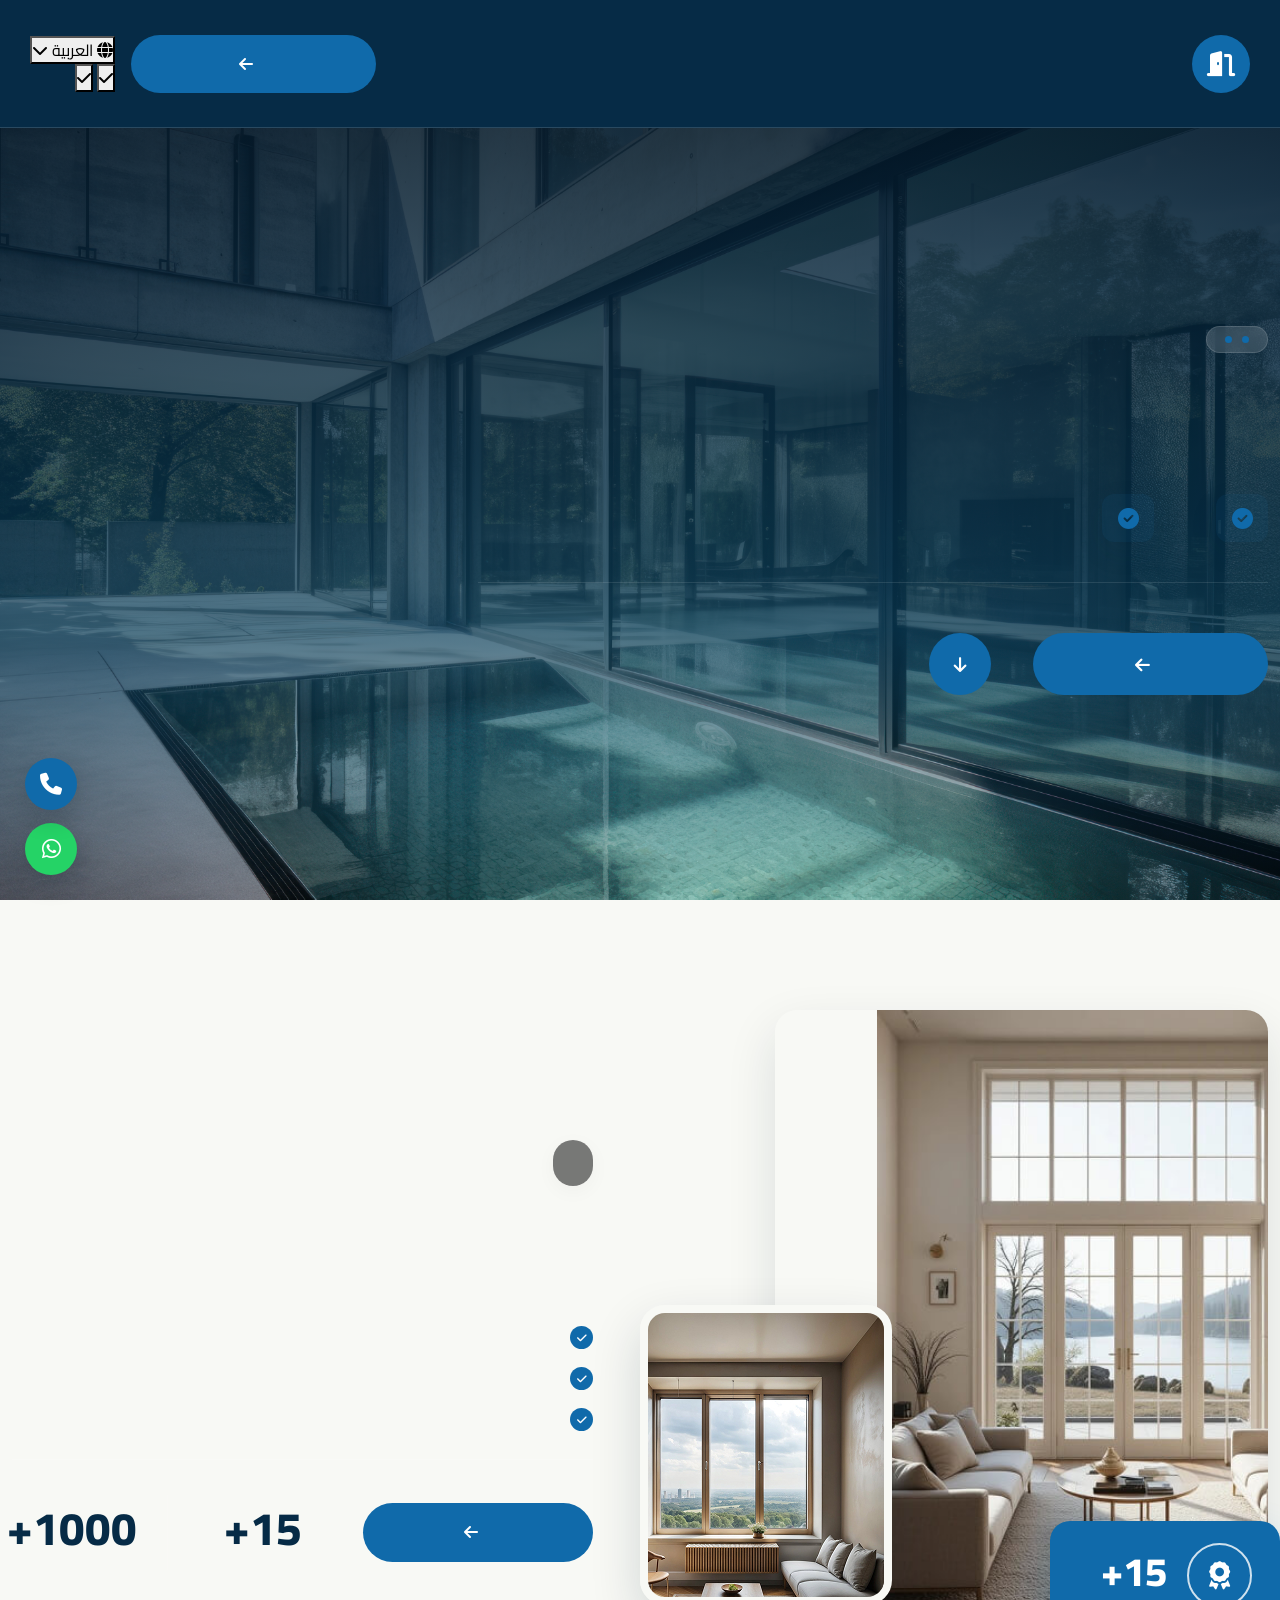
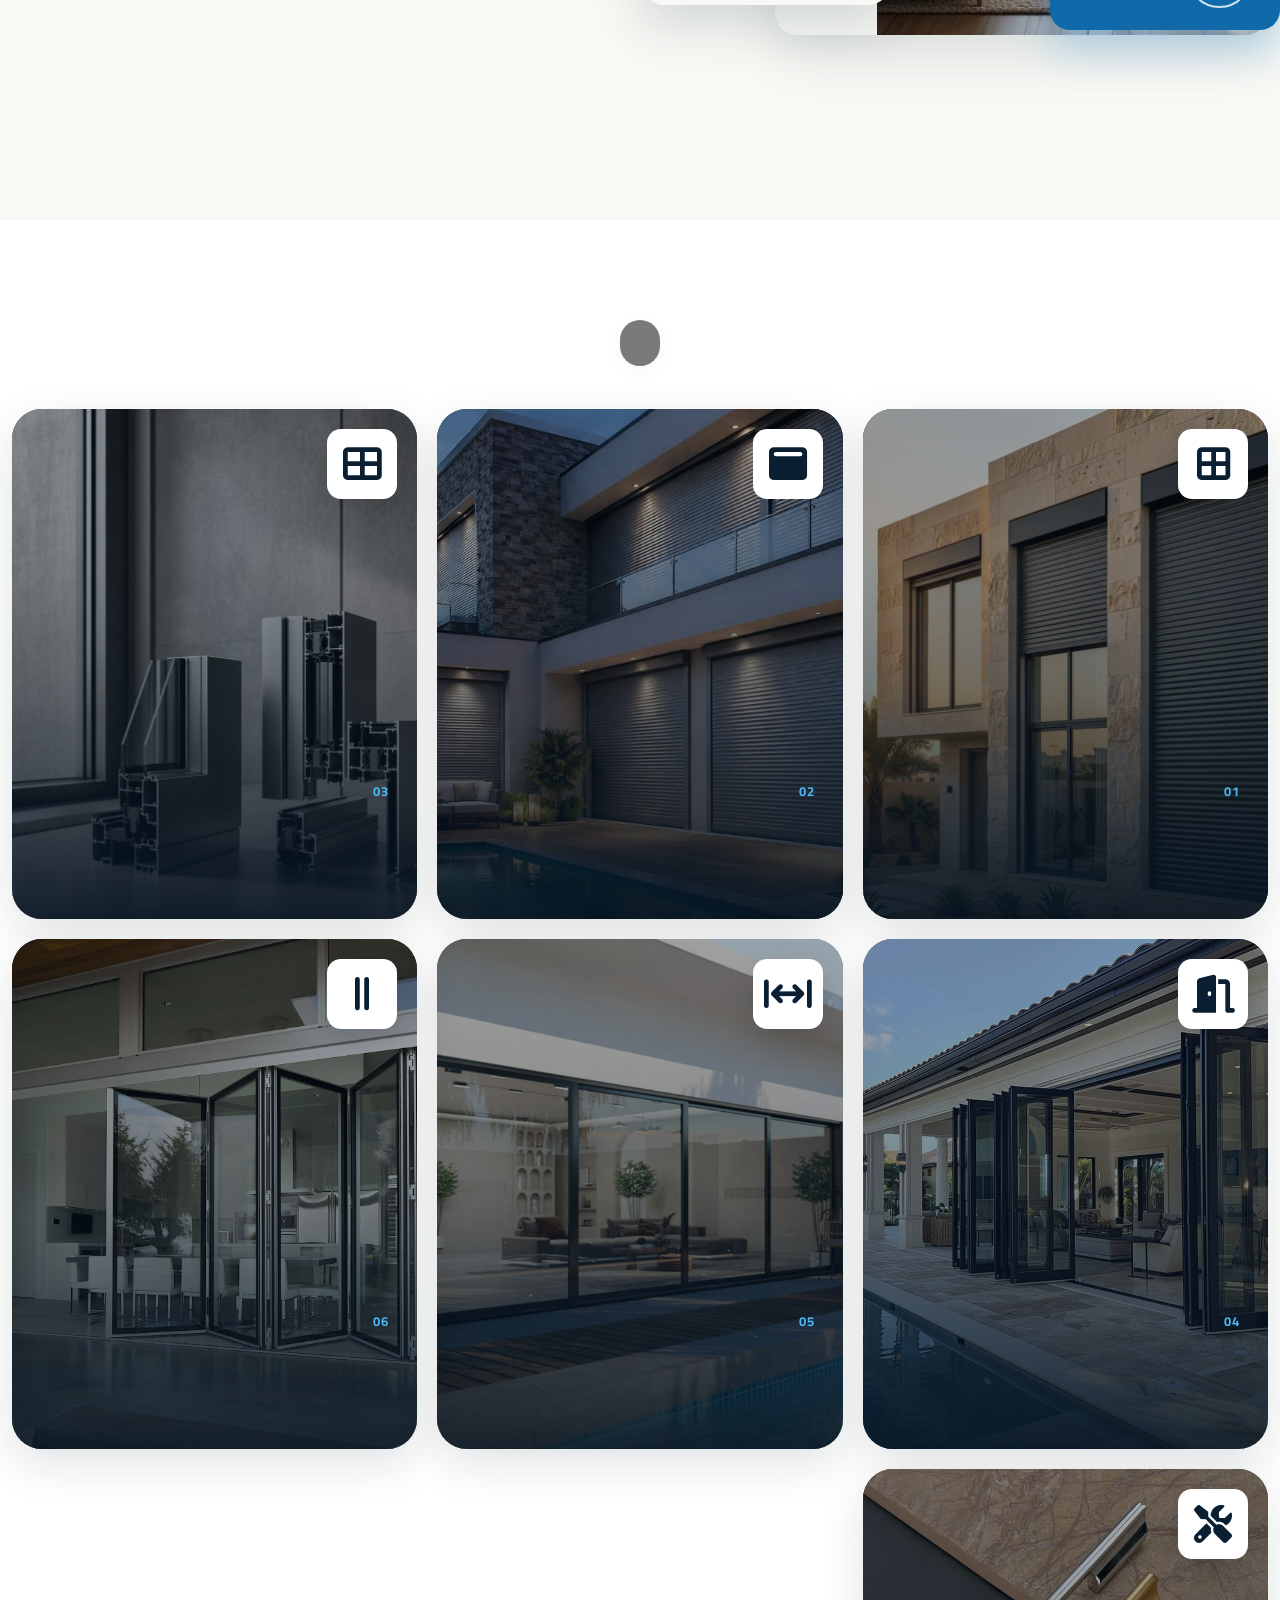
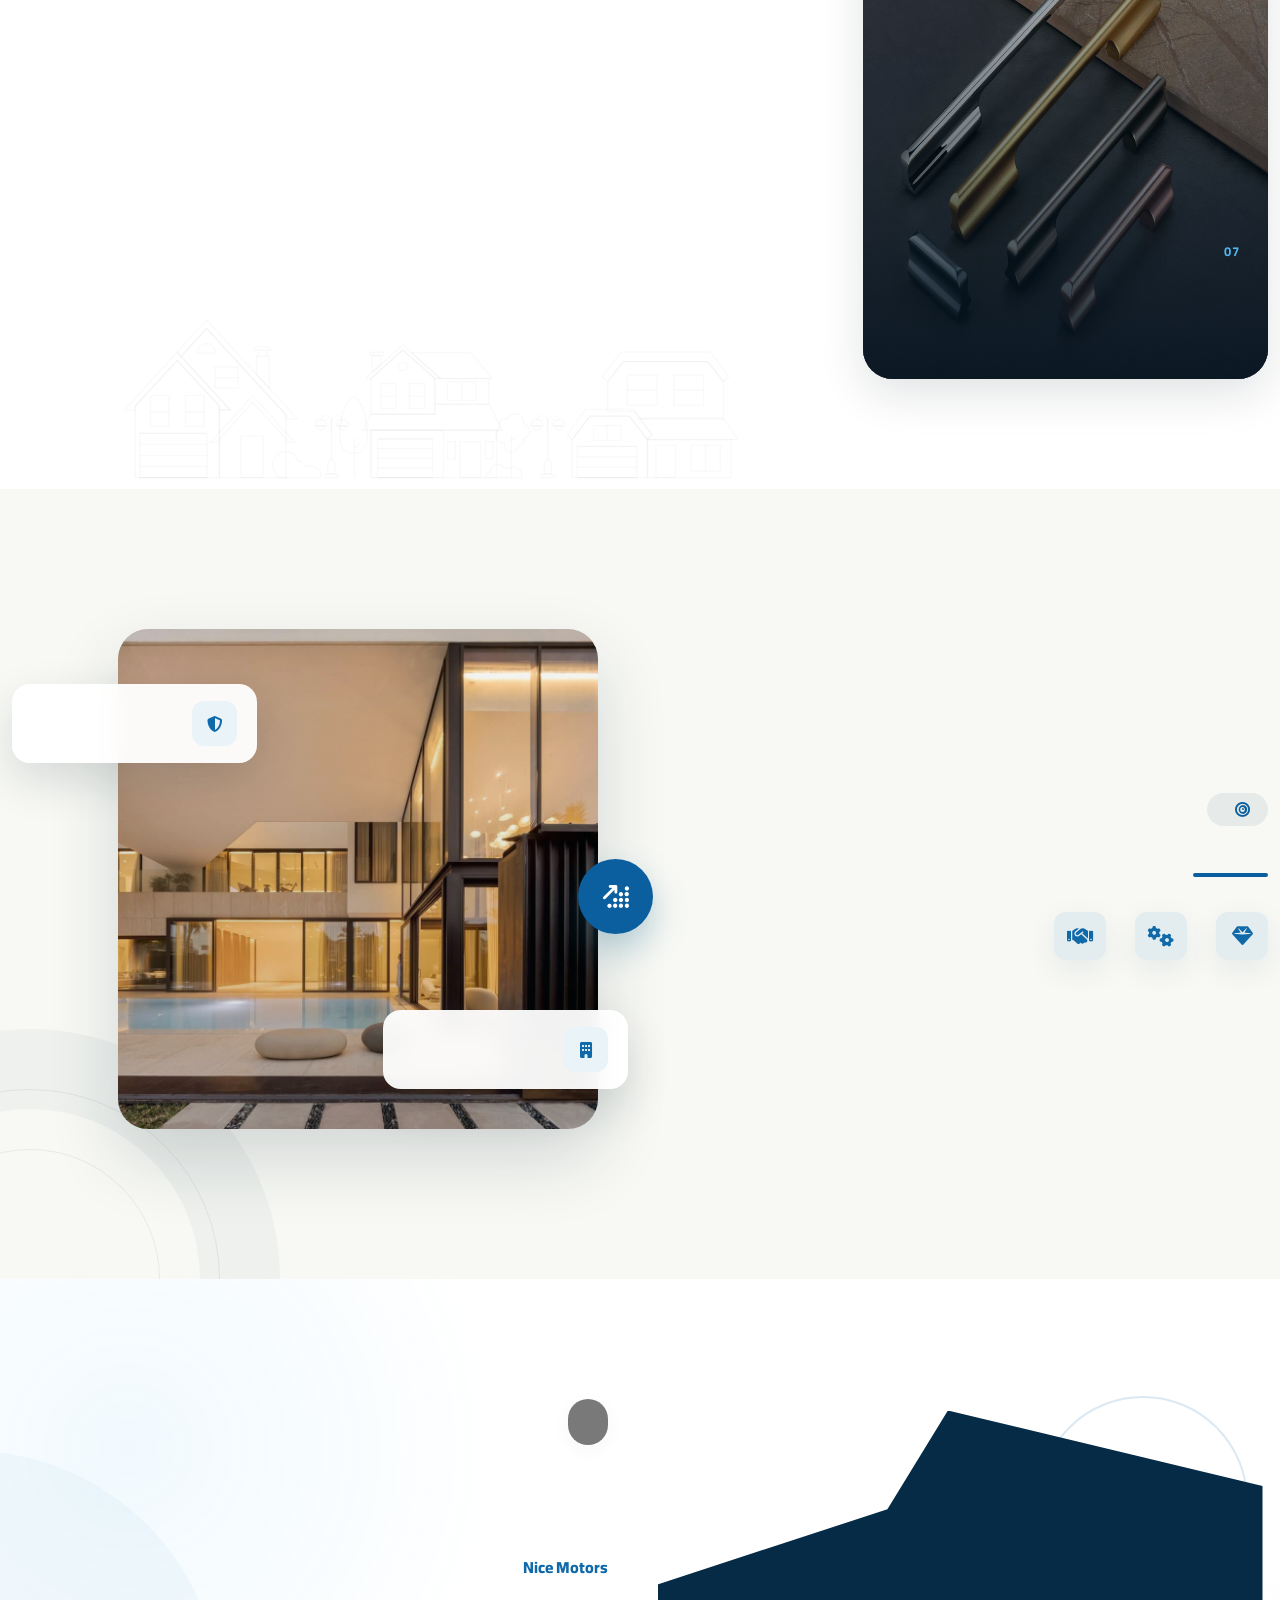
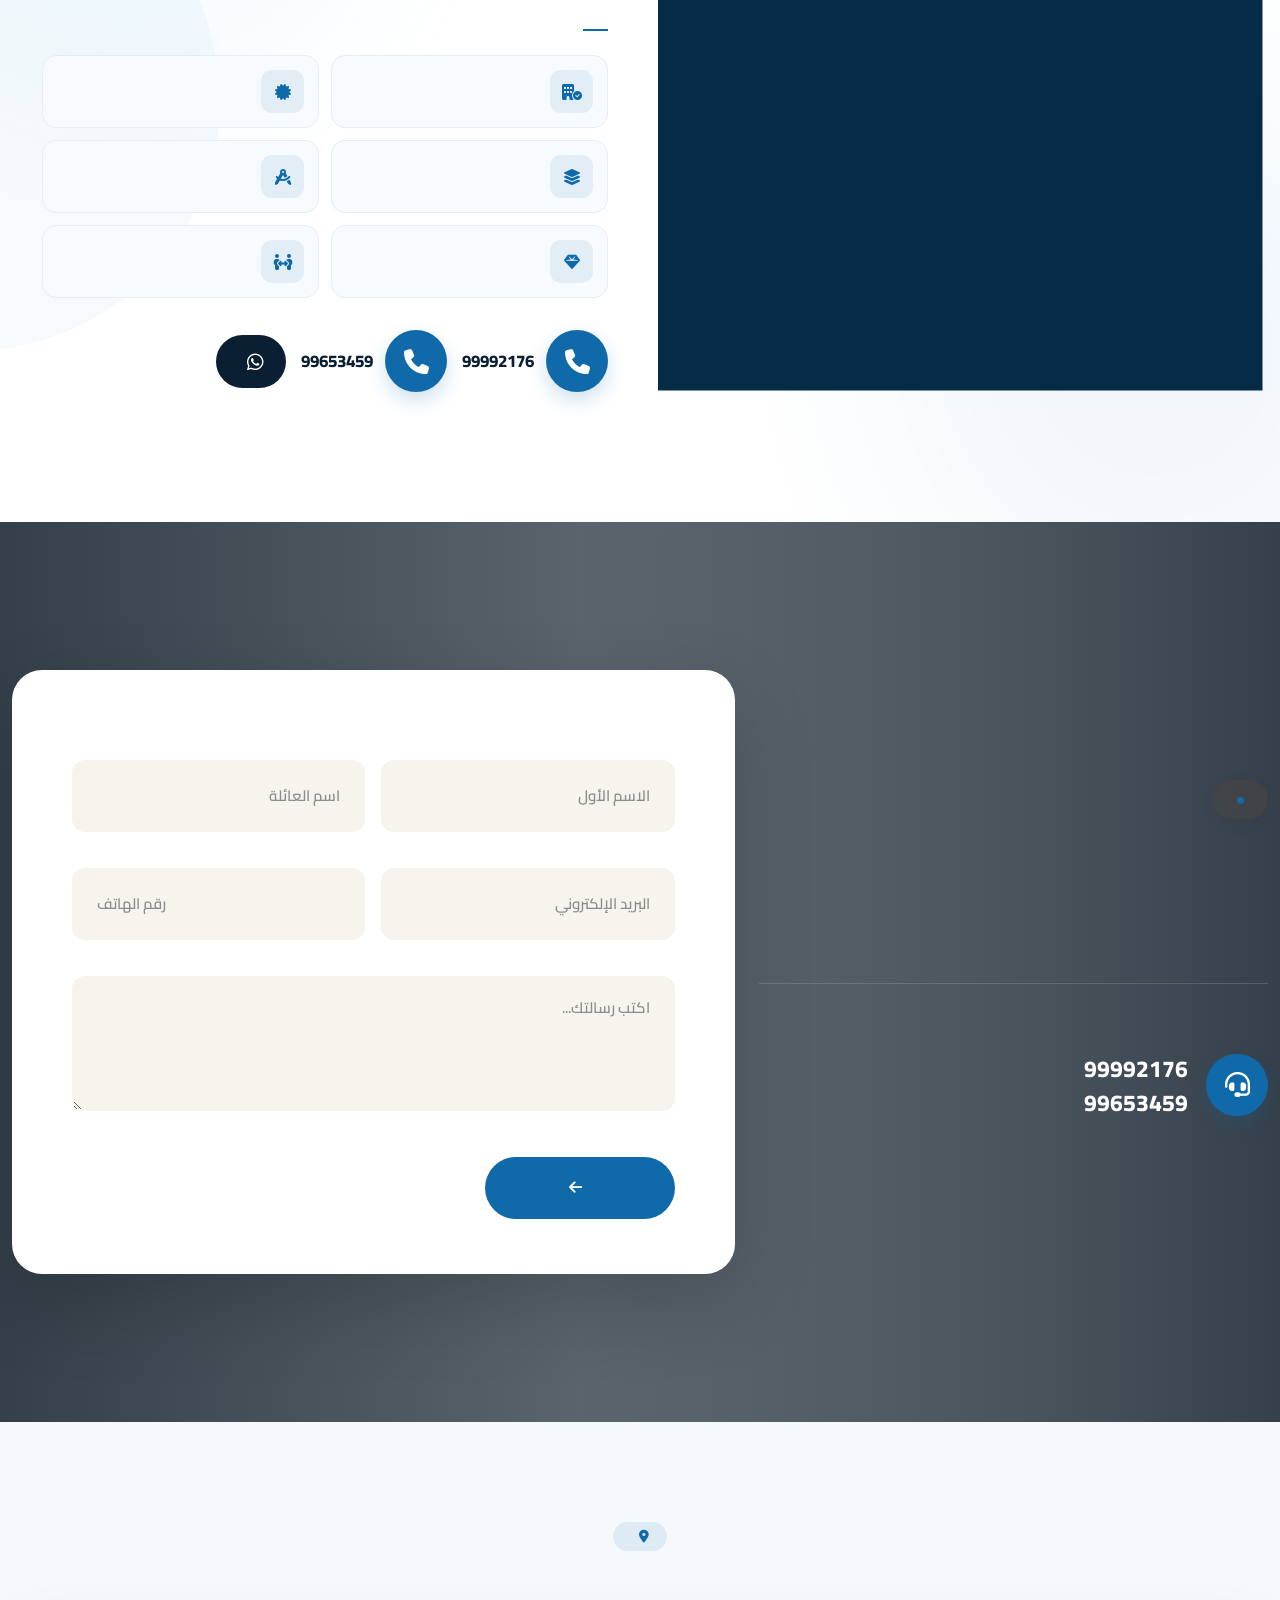
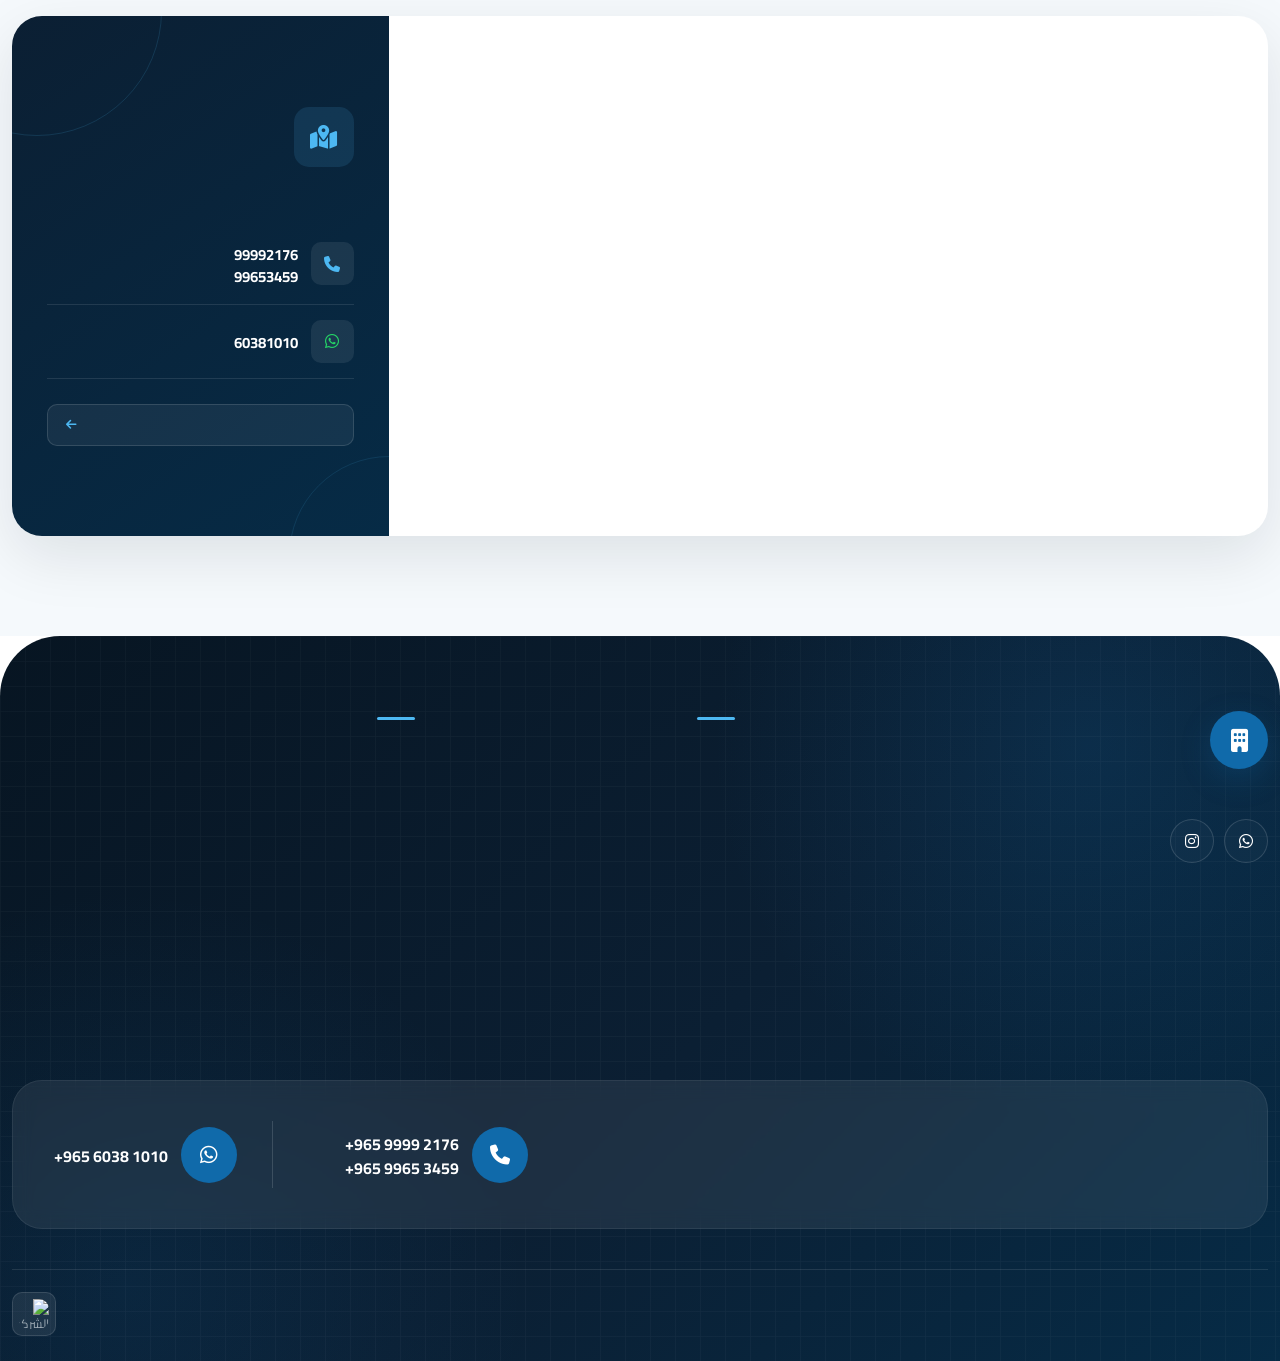
==== commit fd32c142: "Update index.html" ====
--- a/index.html
+++ b/index.html
@@ -1,97 +1,132 @@
 <!doctype html>
 <html lang="ar" dir="rtl">
-
-<head>
-  <meta charset="UTF-8">
-
-  <meta name="viewport" content="width=device-width, initial-scale=1.0">
-
-  <meta http-equiv="X-UA-Compatible" content="IE=edge">
-
-  <title>شركة نايس الدولية للأبواب والشبابيك | ألومنيوم و PVC والشتر في الكويت</title>
-
-  <meta name="description"
-    content="شركة نايس الدولية للأبواب والشبابيك في الكويت منذ 2010. متخصصون في أبواب وشبابيك الألومنيوم وPVC، الشتر الكويتي والإيطالي، Folding، Lift & Slide، والأبواب الأوتوماتيكية. الوكيل الحصري لموتورات Nice في الكويت.">
-
-  <meta name="keywords"
-    content="أبواب وشبابيك الكويت, شركة أبواب وشبابيك في الكويت, أبواب ألمنيوم الكويت, شبابيك ألمنيوم الكويت, أبواب PVC الكويت, شبابيك PVC الكويت, شتر الكويت, شتر إيطالي الكويت, شتر كويتي, أبواب أوتوماتيكية الكويت, موتورات نايس الكويت, Nice Kuwait, أبواب سحاب الكويت, Lift and Slide Kuwait, Folding doors Kuwait">
-
-  <meta name="author" content="شركة نايس الدولية للأبواب والشبابيك">
-
-  <meta name="publisher" content="شركة نايس الدولية للأبواب والشبابيك">
-
-  <meta name="robots" content="index, follow, max-image-preview:large, max-snippet:-1, max-video-preview:-1">
-
-  <meta name="googlebot" content="index, follow, max-image-preview:large, max-snippet:-1, max-video-preview:-1">
-
-  <meta name="language" content="Arabic">
-
-  <meta name="geo.region" content="KW">
-
-  <meta name="geo.country" content="Kuwait">
-
-  <meta name="country" content="Kuwait">
-
-  <meta name="theme-color" content="#0b1f33">
-
-  <link rel="canonical" href="https://www.yourdomain.com/">
-
-  <link rel="alternate" hreflang="ar-KW" href="https://www.yourdomain.com/">
-
-  <link rel="alternate" hreflang="x-default" href="https://www.yourdomain.com/">
-
-  <link rel="icon" type="image/png" href="images/favicon.png">
-
-  <link rel="apple-touch-icon" href="images/apple-touch-icon.png">
-
-
-  <!-- Open Graph -->
-
-  <meta property="og:type" content="website">
-
-  <meta property="og:locale" content="ar_KW">
-
-  <meta property="og:title" content="شركة نايس الدولية للأبواب والشبابيك | الكويت">
-
-  <meta property="og:description"
-    content="حلول متكاملة للأبواب والشبابيك الألومنيوم وPVC والشتر والأنظمة الأوتوماتيكية في الكويت منذ 2010. الوكيل الحصري لموتورات Nice في الكويت.">
-
-  <meta property="og:url" content="https://www.yourdomain.com/">
-
-  <meta property="og:site_name" content="شركة نايس الدولية للأبواب والشبابيك">
-
-  <meta property="og:image" content="https://www.yourdomain.com/images/og-image.jpg">
-
-  <meta property="og:image:alt" content="شركة نايس الدولية للأبواب والشبابيك في الكويت">
-
-  <meta property="og:image:width" content="1200">
-
-  <meta property="og:image:height" content="630">
-
-
-  <!-- Twitter / X -->
-
-  <meta name="twitter:card" content="summary_large_image">
-
-  <meta name="twitter:title" content="شركة نايس الدولية للأبواب والشبابيك | الكويت">
-
-  <meta name="twitter:description"
-    content="أبواب وشبابيك الألومنيوم وPVC والشتر والأنظمة الأوتوماتيكية في الكويت. الوكيل الحصري لموتورات Nice.">
-
-  <meta name="twitter:image" content="https://www.yourdomain.com/images/og-image.jpg">
-
-  <meta name="twitter:image:alt" content="شركة نايس الدولية للأبواب والشبابيك">
-
-
-  <!-- Local Business -->
-
-  <meta name="geo.placename" content="Kuwait">
-
-  <meta name="ICBM" content="29.3759, 47.9774">
-  <!-- Organization / Local Business Schema -->
-
-  <script type="application/ld+json">
-    {
+  <head>
+    <meta charset="UTF-8" />
+
+    <meta name="viewport" content="width=device-width, initial-scale=1.0" />
+
+    <meta http-equiv="X-UA-Compatible" content="IE=edge" />
+
+    <title>
+      شركة نايس الدولية للأبواب والشبابيك | ألومنيوم و PVC والشتر في الكويت
+    </title>
+
+    <meta
+      name="description"
+      content="شركة نايس الدولية للأبواب والشبابيك في الكويت منذ 2010. متخصصون في أبواب وشبابيك الألومنيوم وPVC، الشتر الكويتي والإيطالي، Folding، Lift & Slide، والأبواب الأوتوماتيكية. الوكيل الحصري لموتورات Nice في الكويت."
+    />
+
+    <meta
+      name="keywords"
+      content="أبواب وشبابيك الكويت, شركة أبواب وشبابيك في الكويت, أبواب ألمنيوم الكويت, شبابيك ألمنيوم الكويت, أبواب PVC الكويت, شبابيك PVC الكويت, شتر الكويت, شتر إيطالي الكويت, شتر كويتي, أبواب أوتوماتيكية الكويت, موتورات نايس الكويت, Nice Kuwait, أبواب سحاب الكويت, Lift and Slide Kuwait, Folding doors Kuwait"
+    />
+
+    <meta name="author" content="شركة نايس الدولية للأبواب والشبابيك" />
+
+    <meta name="publisher" content="شركة نايس الدولية للأبواب والشبابيك" />
+
+    <meta
+      name="robots"
+      content="index, follow, max-image-preview:large, max-snippet:-1, max-video-preview:-1"
+    />
+
+    <meta
+      name="googlebot"
+      content="index, follow, max-image-preview:large, max-snippet:-1, max-video-preview:-1"
+    />
+
+    <meta name="language" content="Arabic" />
+
+    <meta name="geo.region" content="KW" />
+
+    <meta name="geo.country" content="Kuwait" />
+
+    <meta name="country" content="Kuwait" />
+
+    <meta name="theme-color" content="#0b1f33" />
+
+    <link rel="canonical" href="https://www.yourdomain.com/" />
+
+    <link rel="alternate" hreflang="ar-KW" href="https://www.yourdomain.com/" />
+
+    <link
+      rel="alternate"
+      hreflang="x-default"
+      href="https://www.yourdomain.com/"
+    />
+
+    <link rel="icon" type="image/png" href="images/favicon.png" />
+
+    <link rel="apple-touch-icon" href="images/apple-touch-icon.png" />
+
+    <meta property="og:type" content="website" />
+
+    <meta property="og:locale" content="ar_KW" />
+
+    <meta
+      property="og:title"
+      content="شركة نايس الدولية للأبواب والشبابيك | الكويت"
+    />
+
+    <meta
+      property="og:description"
+      content="حلول متكاملة للأبواب والشبابيك الألومنيوم وPVC والشتر والأنظمة الأوتوماتيكية في الكويت منذ 2010. الوكيل الحصري لموتورات Nice في الكويت."
+    />
+
+    <meta property="og:url" content="https://www.yourdomain.com/" />
+
+    <meta
+      property="og:site_name"
+      content="شركة نايس الدولية للأبواب والشبابيك"
+    />
+
+    <meta
+      property="og:image"
+      content="https://www.yourdomain.com/images/og-image.jpg"
+    />
+
+    <meta
+      property="og:image:alt"
+      content="شركة نايس الدولية للأبواب والشبابيك في الكويت"
+    />
+
+    <meta property="og:image:width" content="1200" />
+
+    <meta property="og:image:height" content="630" />
+
+    <!-- Twitter / X -->
+
+    <meta name="twitter:card" content="summary_large_image" />
+
+    <meta
+      name="twitter:title"
+      content="شركة نايس الدولية للأبواب والشبابيك | الكويت"
+    />
+
+    <meta
+      name="twitter:description"
+      content="أبواب وشبابيك الألومنيوم وPVC والشتر والأنظمة الأوتوماتيكية في الكويت. الوكيل الحصري لموتورات Nice."
+    />
+
+    <meta
+      name="twitter:image"
+      content="https://www.yourdomain.com/images/og-image.jpg"
+    />
+
+    <meta
+      name="twitter:image:alt"
+      content="شركة نايس الدولية للأبواب والشبابيك"
+    />
+
+    <!-- Local Business -->
+
+    <meta name="geo.placename" content="Kuwait" />
+
+    <meta name="ICBM" content="29.3759, 47.9774" />
+    <!-- Organization / Local Business Schema -->
+
+    <script type="application/ld+json">
+      {
         "@context": "https://schema.org",
         "@type": "HomeAndConstructionBusiness",
         "@id": "https://www.yourdomain.com/#organization",
@@ -103,37 +138,32 @@
         "image": "https://www.yourdomain.com/images/og-image.jpg",
         "telephone": "+96599992176",
         "contactPoint": {
-            "@type": "ContactPoint",
-            "telephone": "+96599992176",
-            "contactType": "customer service",
-            "contactOption": "TollFree",
-            "availableLanguage": [
-                "Arabic",
-                "English"
-            ]
+          "@type": "ContactPoint",
+          "telephone": "+96599992176",
+          "contactType": "customer service",
+          "contactOption": "TollFree",
+          "availableLanguage": ["Arabic", "English"]
         },
         "address": {
-            "@type": "PostalAddress",
-            "addressCountry": "KW",
-            "addressLocality": "Kuwait"
+          "@type": "PostalAddress",
+          "addressCountry": "KW",
+          "addressLocality": "Kuwait"
         },
         "areaServed": {
-            "@type": "Country",
-            "name": "Kuwait"
+          "@type": "Country",
+          "name": "Kuwait"
         },
         "foundingDate": "2010",
         "priceRange": "$$",
         "currenciesAccepted": "KWD",
         "paymentAccepted": "Cash, Credit Card",
         "sameAs": []
-    }
+      }
     </script>
 
 
-  <!-- WebSite Schema -->
-
-  <script type="application/ld+json">
-    {
+    <script type="application/ld+json">
+      {
         "@context": "https://schema.org",
         "@type": "WebSite",
         "@id": "https://www.yourdomain.com/#website",
@@ -141,1156 +171,1791 @@
         "name": "شركة نايس الدولية للأبواب والشبابيك",
         "description": "الأبواب والشبابيك الألومنيوم وPVC والشتر والأنظمة الأوتوماتيكية في الكويت",
         "publisher": {
-            "@id": "https://www.yourdomain.com/#organization"
+          "@id": "https://www.yourdomain.com/#organization"
         },
         "inLanguage": "ar-KW"
-    }
+      }
     </script>
 
 
-  <!-- Breadcrumb Schema -->
-
-  <script type="application/ld+json">
-    {
+    <script type="application/ld+json">
+      {
         "@context": "https://schema.org",
         "@type": "BreadcrumbList",
         "itemListElement": [
-            {
-                "@type": "ListItem",
-                "position": 1,
-                "name": "الرئيسية",
-                "item": "https://www.yourdomain.com/"
-            }
+          {
+            "@type": "ListItem",
+            "position": 1,
+            "name": "الرئيسية",
+            "item": "https://www.yourdomain.com/"
+          }
         ]
-    }
+      }
     </script>
 
-  <link rel="stylesheet" href="css/bootstrap.min.css" />
-
-  <link rel="stylesheet" href="css/all.min.css" />
-
-  <link rel="preconnect" href="https://fonts.googleapis.com" />
-
-  <link rel="preconnect" href="https://fonts.gstatic.com" crossorigin />
-
-  <link
-    href="https://fonts.googleapis.com/css2?family=Cairo:wght@200..1000&family=Playfair+Display:wght@400;500;600;700&display=swap"
-    rel="stylesheet" />
-
-  <link rel="stylesheet" href="https://unpkg.com/aos@2.3.4/dist/aos.css" />
-
-  <link rel="stylesheet" href="https://cdn.jsdelivr.net/npm/swiper@11/swiper-bundle.min.css" />
-
-  <link rel="stylesheet" href="css/index.css" />
-</head>
-
-<body>
+    <link rel="stylesheet" href="css/bootstrap.min.css" />
+
+    <link rel="stylesheet" href="css/all.min.css" />
+
+    <link rel="preconnect" href="https://fonts.googleapis.com" />
+
+    <link rel="preconnect" href="https://fonts.gstatic.com" crossorigin />
+
+    <link
+      href="https://fonts.googleapis.com/css2?family=Cairo:wght@200..1000&family=Playfair+Display:wght@400;500;600;700&display=swap"
+      rel="stylesheet"
+    />
+
+    <link rel="stylesheet" href="https://unpkg.com/aos@2.3.4/dist/aos.css" />
+
+    <link
+      rel="stylesheet"
+      href="https://cdn.jsdelivr.net/npm/swiper@11/swiper-bundle.min.css"
+    />
+
+    <link rel="stylesheet" href="css/index.css" />
+  </head>
+
+  <body>
   <header class="main-header">
-    <nav class="main-navbar">
-      <div class="container-fluid navbar-container">
-        <a href="#" class="brand-logo">
-          <span class="brand-icon">
-            <i class="fa-solid fa-door-open"></i>
-          </span>
-
-          <span class="brand-name"> نايس <span>الدولية</span> </span>
-        </a>
-
-        <div class="desktop-menu">
-          <a href="#" class="nav-link active"> الرئيسية </a>
-
-          <a href="#about" class="nav-link"> من نحن </a>
-
-          <a href="#services" class="nav-link"> خدماتنا </a>
-          <a href="works.html" class="nav-link">أعمالنا</a>
-
-
-          <a href="#contact" class="nav-link"> تواصل معنا </a>
-        </div>
-
-        <a href="#contact" class="navbar-cta">
-          احصل على عرض سعر
-          <i class="fa-solid fa-arrow-left"></i>
-        </a>
-
-        <button class="mobile-menu-btn" id="mobileMenuBtn">
-          <i class="fa-solid fa-bars"></i>
-        </button>
-      </div>
-    </nav>
-  </header>
-
-  <div class="mobile-sidebar" id="mobileSidebar">
-    <div class="sidebar-header">
+  <nav class="main-navbar">
+    <div class="container-fluid navbar-container">
+
       <a href="#" class="brand-logo">
         <span class="brand-icon">
           <i class="fa-solid fa-door-open"></i>
         </span>
 
-        <span class="brand-name"> نايس <span>الدولية</span> </span>
+        <span class="brand-name">
+          <span data-ar="نايس" data-en="Nice"></span>
+          <span data-ar="الدولية" data-en="International"></span>
+        </span>
       </a>
 
-      <button class="sidebar-close" id="sidebarClose">
-        <i class="fa-solid fa-xmark"></i>
+      <div class="desktop-menu">
+
+        <a href="#" class="nav-link active"
+           data-ar="الرئيسية"
+           data-en="Home"></a>
+
+        <a href="#about" class="nav-link"
+           data-ar="من نحن"
+           data-en="About Us"></a>
+
+        <a href="#services" class="nav-link"
+           data-ar="خدماتنا"
+           data-en="Our Services"></a>
+
+        <a href="works.html" class="nav-link"
+           data-ar="أعمالنا"
+           data-en="Our Projects"></a>
+
+        <a href="#contact" class="nav-link"
+           data-ar="تواصل معنا"
+           data-en="Contact Us"></a>
+
+      </div>
+
+      <div class="d-xl-flex flex-column flex-lg-row gap-3 align-items-center d-none">
+
+        <a href="#contact" class="navbar-cta">
+          <span
+            data-ar="احصل على عرض سعر"
+            data-en="Get a Quote">
+          </span>
+
+          <i class="fa-solid fa-arrow-left language-arrow"></i>
+        </a>
+
+        <div class="language-switcher">
+
+          <button class="language-btn" id="languageBtn" type="button">
+            <i class="fa-solid fa-globe"></i>
+
+            <span id="currentLanguage">العربية</span>
+
+            <i class="fa-solid fa-chevron-down"></i>
+          </button>
+
+          <div class="language-dropdown" id="languageDropdown">
+
+            <button
+              class="language-option active"
+              data-lang="ar"
+              type="button"
+            >
+              <span
+                data-ar="العربية"
+                data-en="Arabic">
+              </span>
+
+              <i class="fa-solid fa-check"></i>
+            </button>
+
+            <button
+              class="language-option"
+              data-lang="en"
+              type="button"
+            >
+              <span
+                data-ar="الإنجليزية"
+                data-en="English">
+              </span>
+
+              <i class="fa-solid fa-check"></i>
+            </button>
+
+          </div>
+
+        </div>
+
+      </div>
+
+      <button class="mobile-menu-btn" id="mobileMenuBtn" type="button">
+        <i class="fa-solid fa-bars"></i>
       </button>
+
     </div>
-
-    <div class="sidebar-menu">
-      <a href="#" class="sidebar-link"> الرئيسية </a>
-
-      <a href="#about" class="sidebar-link"> من نحن </a>
-
-      <a href="#services" class="sidebar-link"> خدماتنا </a>
-
-      <a href="works.html" class="sidebar-link"> أعمالنا </a>
-
-      <a href="#contact" class="sidebar-link"> تواصل معنا </a>
-
-      <a href="#contact" class="sidebar-cta">
-        احصل على عرض سعر
-        <i class="fa-solid fa-arrow-left"></i>
+  </nav>
+</header>
+
+   <div class="mobile-sidebar" id="mobileSidebar">
+  <div class="sidebar-header">
+
+    <a href="#" class="brand-logo">
+      <span class="brand-icon">
+        <i class="fa-solid fa-door-open"></i>
+      </span>
+
+      <span class="brand-name">
+        <span data-ar="نايس" data-en="Nice"></span>
+        <span data-ar="الدولية" data-en="International"></span>
+      </span>
+    </a>
+
+    <button class="sidebar-close" id="sidebarClose" type="button">
+      <i class="fa-solid fa-xmark"></i>
+    </button>
+
+  </div>
+
+  <div class="sidebar-menu">
+
+    <a href="#" class="sidebar-link"
+       data-ar="الرئيسية"
+       data-en="Home"></a>
+
+    <a href="#about" class="sidebar-link"
+       data-ar="من نحن"
+       data-en="About Us"></a>
+
+    <a href="#services" class="sidebar-link"
+       data-ar="خدماتنا"
+       data-en="Our Services"></a>
+
+    <a href="works.html" class="sidebar-link"
+       data-ar="أعمالنا"
+       data-en="Our Projects"></a>
+
+    <a href="#contact" class="sidebar-link"
+       data-ar="تواصل معنا"
+       data-en="Contact Us"></a>
+
+    <div class="mt-3">
+
+      <a href="#contact" class="navbar-cta">
+        <span
+          data-ar="احصل على عرض سعر"
+          data-en="Get a Quote">
+        </span>
+
+        <i class="fa-solid fa-arrow-left language-arrow"></i>
       </a>
+
+      <div class="language-switcher mt-3 mt-xl-0">
+
+        <button class="language-btn" id="languageBtn" type="button">
+          <i class="fa-solid fa-globe"></i>
+
+          <span id="currentLanguage">العربية</span>
+
+          <i class="fa-solid fa-chevron-down"></i>
+        </button>
+
+        <div class="language-dropdown" id="languageDropdown">
+
+          <button
+            class="language-option active"
+            data-lang="ar"
+            type="button"
+          >
+            <span
+              data-ar="العربية"
+              data-en="Arabic">
+            </span>
+
+            <i class="fa-solid fa-check"></i>
+          </button>
+
+          <button
+            class="language-option"
+            data-lang="en"
+            type="button"
+          >
+            <span
+              data-ar="الإنجليزية"
+              data-en="English">
+            </span>
+
+            <i class="fa-solid fa-check"></i>
+          </button>
+
+        </div>
+
+      </div>
+
+    </div>
+
+  </div>
+</div>
+
+    <div class="sidebar-overlay" id="sidebarOverlay"></div>
+<section class="hero-section">
+  <div class="hero-overlay"></div>
+
+  <div class="container hero-container">
+    <div class="hero-content">
+
+      <div class="hero-badge">
+        <span class="dot"></span>
+        <span
+          data-ar="جودة نثق بها منذ 2010"
+          data-en="Quality You Can Trust Since 2010">
+        </span>
+      </div>
+
+      <h1>
+        <span
+          data-ar="أبواب وشبابيك"
+          data-en="Doors & Windows">
+        </span>
+
+        <br />
+
+        <span
+          data-ar="ألمنيوم"
+          data-en="Aluminum">
+        </span>
+
+        <span
+          data-ar="بجودة استثنائية"
+          data-en="with Exceptional Quality">
+        </span>
+      </h1>
+
+      <p class="hero-description">
+        <span
+          data-ar="حلول متكاملة للأبواب والشبابيك الألومنيوم وPVC مصممة بأعلى معايير الجودة والمتانة والأمان لتناسب المنازل والمشاريع التجارية في الكويت."
+          data-en="Integrated aluminum and PVC door and window solutions, designed to meet the highest standards of quality, durability, and safety for homes and commercial projects in Kuwait.">
+        </span>
+      </p>
+
+      <div class="hero-features">
+
+        <div class="hero-feature">
+          <div class="feature-icon">
+            <i class="fa-solid fa-circle-check"></i>
+          </div>
+
+          <span
+            data-ar="قطاعات ألمنيوم عالية الجودة"
+            data-en="High-Quality Aluminum Profiles">
+          </span>
+        </div>
+
+        <div class="hero-feature">
+          <div class="feature-icon">
+            <i class="fa-solid fa-circle-check"></i>
+          </div>
+
+          <span
+            data-ar="تصاميم حديثة وحلول مخصصة"
+            data-en="Modern Designs & Custom Solutions">
+          </span>
+        </div>
+
+      </div>
+
+      <div class="hero-actions">
+
+        <a href="#contact" class="primary-btn">
+          <span
+            data-ar="اطلب عرض سعر"
+            data-en="Request a Quote">
+          </span>
+
+          <i class="fa-solid fa-arrow-left language-arrow"></i>
+        </a>
+
+        <a href="#about" class="video-btn">
+
+          <span class="video-icon">
+            <i class="fas fa-arrow-down"></i>
+          </span>
+
+          <span
+            data-ar="تعرف على خدماتنا"
+            data-en="Discover Our Services">
+          </span>
+
+        </a>
+
+      </div>
+
     </div>
   </div>
-
-  <div class="sidebar-overlay" id="sidebarOverlay"></div>
-
-  <section class="hero-section">
-    <div class="hero-overlay"></div>
-
-    <div class="container hero-container">
-      <div class="hero-content">
-        <div class="hero-badge">
-          <span></span>
-          جودة نثق بها منذ 2010
-        </div>
-
-        <h1>
-          أبواب وشبابيك
-          <br />
-          ألمنيوم <span>بجودة استثنائية</span>
-        </h1>
-
-        <p class="hero-description">
-          حلول متكاملة للأبواب والشبابيك الألومنيوم وPVC مصممة بأعلى معايير
-          الجودة والمتانة والأمان لتناسب المنازل والمشاريع التجارية في الكويت.
-        </p>
-
-        <div class="hero-features">
-          <div class="hero-feature">
-            <div class="feature-icon">
-              <i class="fa-solid fa-circle-check"></i>
+</section>
+
+  <section class="about-section" id="about">
+  <div class="container">
+    <div class="row align-items-center g-4">
+
+      <div class="col-lg-6">
+        <div class="about-images">
+
+          <div class="about-main-image">
+            <img
+              src="images/about-2.jpg"
+              alt="أبواب وشبابيك الألومنيوم في الكويت"
+              data-alt-ar="أبواب وشبابيك الألومنيوم في الكويت"
+              data-alt-en="Aluminum Doors and Windows in Kuwait"
+            />
+          </div>
+
+          <div class="about-small-image">
+            <img
+              src="images/about-1.jpg"
+              alt="تصميم أبواب وشبابيك ألمنيوم"
+              data-alt-ar="تصميم أبواب وشبابيك ألمنيوم"
+              data-alt-en="Aluminum Doors and Windows Design"
+            />
+          </div>
+
+          <div class="experience-card">
+            <div class="experience-icon">
+              <i class="fa-solid fa-award"></i>
             </div>
 
-            <span> قطاعات ألمنيوم عالية الجودة </span>
-          </div>
-
-          <div class="hero-feature">
-            <div class="feature-icon">
-              <i class="fa-solid fa-circle-check"></i>
+            <div>
+              <strong>15+</strong>
+              <span
+                data-ar="عامًا من الخبرة"
+                data-en="Years of Experience">
+              </span>
             </div>
-
-            <span> تصاميم حديثة وحلول مخصصة </span>
-          </div>
-        </div>
-
-        <div class="hero-actions">
-          <a href="#contact" class="primary-btn">
-            اطلب عرض سعر
-            <i class="fa-solid fa-arrow-left"></i>
-          </a>
-
-          <a href="#about" class="video-btn">
-            <span class="video-icon">
-              <i class="fas fa-arrow-down"></i>
-            </span>
-
-            <span> تعرف على خدماتنا </span>
-          </a>
-        </div>
-      </div>
+          </div>
+
+        </div>
+      </div>
+
+      <div class="col-lg-6">
+        <div class="about-content">
+
+          <div class="section-badge mb-3">
+            <span class="dot"></span>
+
+            <span
+              data-ar="من نحن"
+              data-en="About Us">
+            </span>
+          </div>
+
+          <h2 class="mt-3">
+            <span
+              data-ar="خبرة وجودة في"
+              data-en="Experience & Quality in">
+            </span>
+
+            <span
+              data-ar="الأبواب والشبابيك"
+              data-en="Doors & Windows">
+            </span>
+
+            <span
+              data-ar="منذ 2010"
+              data-en="Since 2010">
+            </span>
+          </h2>
+
+          <p class="about-description">
+
+            <span
+              data-ar="تأسست شركة نايس الدولية عام 2010 في السوق الكويتي، حيث انطلقت مسيرتنا لتضع معايير جديدة كلياً في قطاع الألومنيوم، الشتر، والأنظمة الأوتوماتيكية. على مدار السنوات، تطورت شركتنا بخطى ثابتة لتصبح اسمًا موثوقًا لدى كبرى الشركات، والعملاء والمؤسسات في جميع أنحاء الكويت."
+              data-en="Nice International was established in 2010 in the Kuwaiti market. Our journey began with the goal of setting entirely new standards in aluminum, shutters, and automatic systems. Over the years, our company has grown steadily to become a trusted name among major companies, customers, and institutions throughout Kuwait.">
+            </span>
+
+            <br /><br />
+
+            <span
+              data-ar="وكالة حصرية وريادة عالمية"
+              data-en="Exclusive Agency & Global Leadership">
+            </span>
+
+            <br />
+
+            <span
+              data-ar="نعتز بكوننا الوكلاء الحصريين الوحيدين في الكويت لموتورات Nice (نايس) العالمية، الرائدة في عالم الأتمتة والتحكم الآلي، لتقديم أعلى مستويات الاعتمادية والأمان لعملائنا."
+              data-en="We are proud to be the exclusive agents in Kuwait for Nice Motors, a global leader in automation and automatic control systems, providing our customers with the highest levels of reliability and safety.">
+            </span>
+
+          </p>
+
+          <div class="about-list">
+
+            <div class="about-list-item">
+              <div class="check-icon">
+                <i class="fa-solid fa-check"></i>
+              </div>
+
+              <span
+                data-ar="قطاعات ألومنيوم عالية الجودة ومناسبة للطقس الكويتي"
+                data-en="High-quality aluminum profiles suitable for Kuwait's climate">
+              </span>
+            </div>
+
+            <div class="about-list-item">
+              <div class="check-icon">
+                <i class="fa-solid fa-check"></i>
+              </div>
+
+              <span
+                data-ar="حلول عصرية وتصاميم مخصصة تناسب مختلف المشاريع"
+                data-en="Modern solutions and custom designs for different projects">
+              </span>
+            </div>
+
+            <div class="about-list-item">
+              <div class="check-icon">
+                <i class="fa-solid fa-check"></i>
+              </div>
+
+              <span
+                data-ar="جودة موثوقة وخدمة متكاملة ودعم مستمر للعملاء"
+                data-en="Reliable quality, comprehensive service, and continuous customer support">
+              </span>
+            </div>
+
+          </div>
+
+          <div class="about-bottom">
+
+            <a href="#contact" class="about-btn">
+              <span
+                data-ar="تعرف علينا أكثر"
+                data-en="Learn More About Us">
+              </span>
+
+              <i class="fa-solid fa-arrow-left language-arrow"></i>
+            </a>
+
+            <div class="about-stats">
+
+              <div class="stat-item">
+                <strong>15+</strong>
+
+                <span
+                  data-ar="عامًا من الخبرة"
+                  data-en="Years of Experience">
+                </span>
+              </div>
+
+              <div class="stat-divider"></div>
+
+              <div class="stat-item">
+                <strong>1000+</strong>
+
+                <span
+                  data-ar="مشروع ومنتج"
+                  data-en="Projects & Products">
+                </span>
+              </div>
+
+            </div>
+
+          </div>
+
+        </div>
+      </div>
+
     </div>
-  </section>
-
-  <section class="about-section" id="about">
-    <div class="container">
-      <div class="row align-items-center g-5">
-        <div class="col-lg-6">
-          <div class="about-images">
-            <div class="about-main-image">
-              <img src="images/about-2.jpg" alt="أبواب وشبابيك الألومنيوم في الكويت" />
+  </div>
+</section>
+
+<section class="services-section" id="services">
+  <div class="container">
+
+    <div class="services-heading text-center">
+
+      <span
+        class="section-badge"
+        data-ar="خدماتنا"
+        data-en="Our Services">
+      </span>
+
+      <h2
+        class="mt-3"
+        data-ar="منتجاتنا وخدماتنا المتميزة"
+        data-en="Our Premium Products & Services">
+      </h2>
+
+      <p
+        data-ar="نقدم مجموعة متكاملة وعالية الجودة تلبي كافة احتياجات المشاريع السكنية والتجارية."
+        data-en="We provide a comprehensive range of high-quality products and services that meet the needs of residential and commercial projects.">
+      </p>
+
+    </div>
+
+    <div class="services-grid">
+
+      <div class="service-card service-kuwaiti">
+        <div class="service-overlay"></div>
+
+        <div class="service-icon">
+          <i class="fas fa-border-all"></i>
+        </div>
+
+        <div class="service-content">
+          <span class="service-number">01</span>
+
+          <h3
+            data-ar="الشتر الكويتي"
+            data-en="Kuwaiti Shutters">
+          </h3>
+
+          <p
+            data-ar="المصنوع بأعلى مواصفات الجودة والمتانة المحلية."
+            data-en="Manufactured to the highest local standards of quality and durability.">
+          </p>
+        </div>
+      </div>
+
+      <div class="service-card service-italian">
+        <div class="service-overlay"></div>
+
+        <div class="service-icon">
+          <i class="fas fa-window-maximize"></i>
+        </div>
+
+        <div class="service-content">
+          <span class="service-number">02</span>
+
+          <h3
+            data-ar="الشتر الإيطالي"
+            data-en="Italian Shutters">
+          </h3>
+
+          <p
+            data-ar="المستورد خصيصاً لشركتنا لتلبية أرفع أذواق العملاء."
+            data-en="Imported exclusively for our company to meet the highest standards and tastes of our customers.">
+          </p>
+        </div>
+      </div>
+
+      <div class="service-card service-aluminum">
+        <div class="service-overlay"></div>
+
+        <div class="service-icon">
+          <i class="fas fa-table-cells-large"></i>
+        </div>
+
+        <div class="service-content">
+          <span class="service-number">03</span>
+
+          <h3
+            data-ar="قطاعات الألومنيوم"
+            data-en="Aluminum Profiles">
+          </h3>
+
+          <p
+            data-ar="تشكيلة واسعة تضم أفضل القطاعات المحلية والأوروبية المصممة لتحمل ظروف الطقس وتوفير أعلى عزل."
+            data-en="A wide selection of premium local and European profiles designed to withstand weather conditions and provide superior insulation.">
+          </p>
+        </div>
+      </div>
+
+      <div class="service-card service-folding">
+        <div class="service-overlay"></div>
+
+        <div class="service-icon">
+          <i class="fas fa-door-open"></i>
+        </div>
+
+        <div class="service-content">
+          <span class="service-number">04</span>
+
+          <h3
+            data-ar="الأبواب Folding"
+            data-en="Folding Doors">
+          </h3>
+
+          <p
+            data-ar="من أحدث الأنظمة الهندسية الحديثة والمبتكرة."
+            data-en="One of the latest modern and innovative engineering systems.">
+          </p>
+        </div>
+      </div>
+
+      <div class="service-card service-lift">
+        <div class="service-overlay"></div>
+
+        <div class="service-icon">
+          <i class="fas fa-arrows-left-right-to-line"></i>
+        </div>
+
+        <div class="service-content">
+          <span class="service-number">05</span>
+
+          <h3
+            data-ar="Lift &amp; Slide"
+            data-en="Lift &amp; Slide">
+          </h3>
+
+          <p
+            data-ar="أنظمة ليفت آند سلايد الحديثة والمبتكرة."
+            data-en="Modern and innovative Lift &amp; Slide systems.">
+          </p>
+        </div>
+      </div>
+
+      <div class="service-card service-accordion">
+        <div class="service-overlay"></div>
+
+        <div class="service-icon">
+          <i class="fas fa-grip-lines-vertical"></i>
+        </div>
+
+        <div class="service-content">
+          <span class="service-number">06</span>
+
+          <h3
+            data-ar="الأبواب الأوكرديون"
+            data-en="Accordion Doors">
+          </h3>
+
+          <p
+            data-ar="الأبواب الأوكرديون التركية واليونانية."
+            data-en="Turkish and Greek accordion doors.">
+          </p>
+        </div>
+      </div>
+
+      <div class="service-card service-accessories">
+        <div class="service-overlay"></div>
+
+        <div class="service-icon">
+          <i class="fas fa-screwdriver-wrench"></i>
+        </div>
+
+        <div class="service-content">
+          <span class="service-number">07</span>
+
+          <h3
+            data-ar="الإكسسوارات الفاخرة"
+            data-en="Premium Accessories">
+          </h3>
+
+          <p
+            data-ar="تشكيلة متكاملة من أجود المسكات والإكسسوارات الإيطالية الأصلية التي تضفي لمسة جمالية وعملية لا تُضاهى."
+            data-en="A complete selection of premium original Italian handles and accessories that add an unmatched aesthetic and practical touch.">
+          </p>
+        </div>
+      </div>
+
+    </div>
+  </div>
+</section>
+
+    <section class="vision-section"  id="vision">
+  <div class="vision-pattern"></div>
+
+  <div class="container">
+    <div class="row align-items-center g-4">
+
+      <div class="col-lg-6">
+        <div class="vision-content">
+
+          <span class="vision-label">
+            <i class="fa-solid fa-bullseye"></i>
+            <span
+              data-ar="رؤيتنا وهدفنا"
+              data-en="Our Vision & Mission">
+            </span>
+          </span>
+
+          <h2>
+            <span
+              data-ar="نبني"
+              data-en="Building the">
+            </span>
+
+            <span
+              data-ar="المستقبل"
+              data-en="Future">
+            </span>
+
+            <span
+              data-ar="بجودة تدوم"
+              data-en="with Lasting Quality">
+            </span>
+          </h2>
+
+          <div class="vision-line"></div>
+
+          <p
+            data-ar="نلتزم دائماً بتقديم منتجات فائقة الجودة وحلول هندسية متكاملة تضمن راحة العميل وكفاءة التشغيل، مع الحرص على بناء شراكات استراتيجية طويلة الأمد مع كافة العملاء والشركات في قطاع الإنشاءات والألومنيوم في الكويت."
+            data-en="We are committed to providing superior-quality products and integrated engineering solutions that ensure customer comfort and operational efficiency, while building long-term strategic partnerships with customers and companies in Kuwait's construction and aluminum sectors.">
+          </p>
+
+          <div class="vision-features">
+
+            <div class="vision-feature">
+              <div class="feature-icon">
+                <i class="fa-solid fa-gem"></i>
+              </div>
+
+              <div>
+                <h5
+                  data-ar="جودة فائقة"
+                  data-en="Superior Quality">
+                </h5>
+
+                <span
+                  data-ar="منتجات بمعايير عالية"
+                  data-en="Products with high standards">
+                </span>
+              </div>
             </div>
 
-            <div class="about-small-image">
-              <img src="images/about-1.jpg" alt="تصميم أبواب وشبابيك ألمنيوم" />
+            <div class="vision-feature">
+              <div class="feature-icon">
+                <i class="fa-solid fa-gears"></i>
+              </div>
+
+              <div>
+                <h5
+                  data-ar="حلول هندسية"
+                  data-en="Engineering Solutions">
+                </h5>
+
+                <span
+                  data-ar="كفاءة وأداء متكامل"
+                  data-en="Integrated efficiency and performance">
+                </span>
+              </div>
             </div>
 
-            <div class="experience-card">
-              <div class="experience-icon">
-                <i class="fa-solid fa-award"></i>
+            <div class="vision-feature">
+              <div class="feature-icon">
+                <i class="fa-solid fa-handshake"></i>
               </div>
 
               <div>
-                <strong>15+</strong>
-                <span>عامًا من الخبرة</span>
+                <h5
+                  data-ar="شراكات مستدامة"
+                  data-en="Sustainable Partnerships">
+                </h5>
+
+                <span
+                  data-ar="علاقات طويلة الأمد"
+                  data-en="Long-term relationships">
+                </span>
               </div>
             </div>
-          </div>
-        </div>
-
-        <div class="col-lg-6">
-          <div class="about-content">
-            <div class="section-badge mb-3">
-              <span></span>
-              من نحن
+
+          </div>
+        </div>
+      </div>
+
+      <div class="col-lg-6">
+        <div class="vision-visual">
+
+          <div class="vision-image">
+            <img
+              src="images/vision.jpg"
+              alt="حلول الألومنيوم والهندسة"
+              data-alt-ar="حلول الألومنيوم والهندسة"
+              data-alt-en="Aluminum and Engineering Solutions"
+            />
+          </div>
+
+          <div class="vision-card vision-card-top">
+            <div class="card-icon">
+              <i class="fa-solid fa-shield-halved"></i>
             </div>
 
-            <h2 class="mt-3">
-              خبرة وجودة في
-              <span>الأبواب والشبابيك</span>
-              منذ 2010
-            </h2>
-
-            <p class="about-description">
-              تأسست شركة نايس الدولية عام 2010 في السوق الكويتي، حيث انطلقت
-              مسيرتنا لتضع معايير جديدة كلياً في قطاع الألومنيوم، الشطر،
-              والأنظمة الأوتوماتيكية. على مدار السنوات، تطورت شركتنا بخطى
-              ثابتة لتصبح اسمًا موثوقًا لدى كبرى الشركات، والعملاء والمؤسسات
-              في جميع أنحاء الكويت.
-              <br /><br />
-              وكالة حصرية وريادة عالمية
-              <br />
-              نعتز بكوننا الوكلاء الحصريين الوحيدين في الكويت لموتورات Nice
-              (نايس) العالمية، الرائدة في عالم الأتمتة والتحكم الآلي، لتقديم
-              أعلى مستويات الاعتمادية والأمان لعملائنا.
-            </p>
-            <div class="about-list">
-              <div class="about-list-item">
-                <div class="check-icon">
-                  <i class="fa-solid fa-check"></i>
+            <div>
+              <strong
+                data-ar="ثقة وجودة"
+                data-en="Trust & Quality">
+              </strong>
+
+              <span
+                data-ar="نضع العميل في مقدمة أولوياتنا"
+                data-en="Our customers are our top priority">
+              </span>
+            </div>
+          </div>
+
+          <div class="vision-card vision-card-bottom">
+            <div class="card-icon">
+              <i class="fa-solid fa-building"></i>
+            </div>
+
+            <div>
+              <strong
+                data-ar="حلول متكاملة"
+                data-en="Integrated Solutions">
+              </strong>
+
+              <span
+                data-ar="للقطاع الإنشائي والألومنيوم"
+                data-en="For construction and aluminum sectors">
+              </span>
+            </div>
+          </div>
+
+          <div class="vision-circle">
+            <i class="fa-solid fa-arrow-up-right-dots"></i>
+          </div>
+
+        </div>
+      </div>
+
+    </div>
+  </div>
+</section>
+
+  <section class="nice-about-section">
+  <div class="nice-bg-shape"></div>
+
+  <div class="container">
+    <div class="row align-items-center g-4">
+
+      <div class="col-lg-6 order-lg-1 order-2">
+        <div class="nice-visual">
+
+          <div class="nice-image-wrapper">
+            <img
+              src="https://demo.awaikenthemes.com/framex/wp-content/uploads/2026/04/our-work-image.jpg"
+              alt="شركة نايس الدولية"
+              data-alt-ar="شركة نايس الدولية"
+              data-alt-en="Nice International Company"
+              class="nice-main-imag"
+            />
+          </div>
+
+          <div class="nice-image-decoration nice-decoration-top"></div>
+
+          <div class="nice-image-decoration nice-decoration-bottom"></div>
+
+        </div>
+      </div>
+
+      <div class="col-lg-6 order-lg-2 order-1">
+        <div class="nice-content">
+
+          <div class="section-badge mb-3">
+            <span></span>
+
+            <span
+              data-ar="لماذا تختارنا؟"
+              data-en="Why Choose Us?">
+            </span>
+          </div>
+
+          <h2 class="nice-title mt-4">
+            <span
+              data-ar="خبرة نضعها بين يديك"
+              data-en="Experience You Can Rely On">
+            </span>
+
+            <br />
+
+            <strong
+              data-ar="وحلول صُممت لتدوم"
+              data-en="Solutions Built to Last">
+            </strong>
+          </h2>
+
+          <p
+            class="nice-description"
+            data-ar="منذ عام 2010، تعمل شركة نايس الدولية على تقديم حلول متخصصة في أنظمة الشتر والألومنيوم والأبواب، مع اهتمام حقيقي بجودة المنتج وتفاصيل التنفيذ واحتياجات كل مشروع."
+            data-en="Since 2010, Nice International has been providing specialized solutions in shutters, aluminum systems, and doors, with a strong focus on product quality, execution details, and the specific needs of every project.">
+          </p>
+
+          <p class="nice-description">
+            <span
+              data-ar="وباعتبارنا الوكيل الحصري لمنتجات"
+              data-en="As the exclusive agent for">
+            </span>
+
+            <strong>Nice Motors</strong>
+
+            <span
+              data-ar=" نحرص على توفير حلول تجمع بين الاعتمادية والتصميم العصري والكفاءة، لتمنح عملاءنا قيمة حقيقية على المدى الطويل."
+              data-en=", we provide solutions that combine reliability, modern design, and efficiency to deliver lasting value to our customers.">
+            </span>
+          </p>
+
+          <div class="why-choose-section">
+
+            <div class="why-heading">
+
+              <span
+                data-ar="ما الذي يميزنا؟"
+                data-en="What Sets Us Apart?">
+              </span>
+
+              <h3>
+                <span
+                  data-ar="لأن مشروعك يستحق"
+                  data-en="Because Your Project Deserves">
+                </span>
+
+                <strong
+                  data-ar="اختيارًا أفضل"
+                  data-en="A Better Choice">
+                </strong>
+              </h3>
+
+            </div>
+
+            <div class="why-grid">
+
+              <div class="why-item">
+                <div class="why-icon">
+                  <i class="fa-solid fa-building-circle-check"></i>
                 </div>
 
-                <span>
-                  قطاعات ألومنيوم عالية الجودة ومناسبة للطقس الكويتي
-                </span>
-              </div>
-
-              <div class="about-list-item">
-                <div class="check-icon">
-                  <i class="fa-solid fa-check"></i>
+                <div class="why-item-content">
+                  <h4
+                    data-ar="خبرة منذ 2010"
+                    data-en="Experience Since 2010">
+                  </h4>
+
+                  <p
+                    data-ar="سنوات من الخبرة في السوق الكويتي وفهم متطلبات المشاريع المختلفة."
+                    data-en="Years of experience in the Kuwaiti market and a deep understanding of different project requirements.">
+                  </p>
                 </div>
-
-                <span> حلول عصرية وتصاميم مخصصة تناسب مختلف المشاريع </span>
-              </div>
-
-              <div class="about-list-item">
-                <div class="check-icon">
-                  <i class="fa-solid fa-check"></i>
+              </div>
+
+              <div class="why-item">
+                <div class="why-icon">
+                  <i class="fa-solid fa-certificate"></i>
                 </div>
 
-                <span> جودة موثوقة وخدمة متكاملة ودعم مستمر للعملاء </span>
-              </div>
-            </div>
-
-            <div class="about-bottom">
-              <a href="#contact" class="about-btn">
-                تعرف علينا أكثر
-                <i class="fa-solid fa-arrow-left"></i>
-              </a>
-
-              <div class="about-stats">
-                <div class="stat-item">
-                  <strong>15+</strong>
-
-                  <span> عامًا من الخبرة </span>
+                <div class="why-item-content">
+                  <h4
+                    data-ar="وكالة حصرية"
+                    data-en="Exclusive Agency">
+                  </h4>
+
+                  <p
+                    data-ar="نوفر منتجات Nice Motors بصفتنا الوكيل الحصري للعلامة."
+                    data-en="We provide Nice Motors products as the brand's exclusive agent.">
+                  </p>
                 </div>
-
-                <div class="stat-divider"></div>
-
-                <div class="stat-item">
-                  <strong>1000+</strong>
-
-                  <span> مشروع ومنتج </span>
+              </div>
+
+              <div class="why-item">
+                <div class="why-icon">
+                  <i class="fa-solid fa-layer-group"></i>
                 </div>
-              </div>
-            </div>
-          </div>
-        </div>
-      </div>
-    </div>
-  </section>
-
-  <section class="services-section" id="services">
-    <div class="container">
-      <div class="services-heading text-center">
-        <span class="section-badge">خدماتنا</span>
-        <h2 class="mt-3">منتجاتنا وخدماتنا المتميزة</h2>
-        <p>
-          نقدم مجموعة متكاملة وعالية الجودة تلبي كافة احتياجات المشاريع
-          السكنية والتجارية.
-        </p>
-      </div>
-
-      <div class="services-grid">
-        <div class="service-card service-kuwaiti">
-          <div class="service-overlay"></div>
-
-          <div class="service-icon">
-            <i class="fas fa-border-all"></i>
-          </div>
-
-          <div class="service-content">
-            <span class="service-number">01</span>
-            <h3>الشتر الكويتي</h3>
-            <p>المصنوع بأعلى مواصفات الجودة والمتانة المحلية.</p>
-          </div>
-        </div>
-
-        <div class="service-card service-italian">
-          <div class="service-overlay"></div>
-
-          <div class="service-icon">
-            <i class="fas fa-window-maximize"></i>
-          </div>
-
-          <div class="service-content">
-            <span class="service-number">02</span>
-            <h3>الشتر الإيطالي</h3>
-            <p>المستورد خصيصاً لشركتنا لتلبية أرفع أذواق العملاء.</p>
-          </div>
-        </div>
-
-        <div class="service-card service-aluminum">
-          <div class="service-overlay"></div>
-
-          <div class="service-icon">
-            <i class="fas fa-table-cells-large"></i>
-          </div>
-
-          <div class="service-content">
-            <span class="service-number">03</span>
-            <h3>قطاعات الألومنيوم</h3>
-            <p>
-              تشكيلة واسعة تضم أفضل القطاعات المحلية والأوروبية المصممة لتحمل
-              ظروف الطقس وتوفير أعلى عزل.
-            </p>
-          </div>
-        </div>
-
-        <div class="service-card service-folding">
-          <div class="service-overlay"></div>
-
-          <div class="service-icon">
-            <i class="fas fa-door-open"></i>
-          </div>
-
-          <div class="service-content">
-            <span class="service-number">04</span>
-            <h3>الأبواب Folding</h3>
-            <p>من أحدث الأنظمة الهندسية الحديثة والمبتكرة.</p>
-          </div>
-        </div>
-
-        <div class="service-card service-lift">
-          <div class="service-overlay"></div>
-
-          <div class="service-icon">
-            <i class="fas fa-arrows-left-right-to-line"></i>
-          </div>
-
-          <div class="service-content">
-            <span class="service-number">05</span>
-            <h3>Lift &amp; Slide</h3>
-            <p>أنظمة ليفت آند سلايد الحديثة والمبتكرة.</p>
-          </div>
-        </div>
-
-        <div class="service-card service-accordion">
-          <div class="service-overlay"></div>
-
-          <div class="service-icon">
-            <i class="fas fa-grip-lines-vertical"></i>
-          </div>
-
-          <div class="service-content">
-            <span class="service-number">06</span>
-            <h3>الأبواب الأوكرديون</h3>
-            <p>الأبواب الأوكرديون التركية واليونانية.</p>
-          </div>
-        </div>
-
-        <div class="service-card service-accessories">
-          <div class="service-overlay"></div>
-
-          <div class="service-icon">
-            <i class="fas fa-screwdriver-wrench"></i>
-          </div>
-
-          <div class="service-content">
-            <span class="service-number">07</span>
-            <h3>الإكسسوارات الفاخرة</h3>
-            <p>
-              تشكيلة متكاملة من أجود المسكات والإكسسوارات الإيطالية الأصلية
-              التي تضفي لمسة جمالية وعملية لا تُضاهى.
-            </p>
-          </div>
-        </div>
-      </div>
-    </div>
-  </section>
-  <section class="vision-section" id="vision">
-    <div class="vision-pattern"></div>
-    <div class="container">
-      <div class="row align-items-center g-4">
-        <div class="col-lg-6">
-          <div class="vision-content">
-            <span class="vision-label">
-              <i class="fa-solid fa-bullseye"></i> رؤيتنا وهدفنا
-            </span>
-            <h2>نبني <span>المستقبل</span> بجودة تدوم</h2>
-            <div class="vision-line"></div>
-            <p>
-              نلتزم دائماً بتقديم منتجات فائقة الجودة وحلول هندسية متكاملة
-              تضمن راحة العميل وكفاءة التشغيل، مع الحرص على بناء شراكات
-              استراتيجية طويلة الأمد مع كافة العملاء والشركات في قطاع
-              الإنشاءات والألومنيوم في الكويت.
-            </p>
-            <div class="vision-features">
-              <div class="vision-feature">
-                <div class="feature-icon">
+
+                <div class="why-item-content">
+                  <h4
+                    data-ar="حلول متنوعة"
+                    data-en="Diverse Solutions">
+                  </h4>
+
+                  <p
+                    data-ar="خيارات متعددة من الشتر والألومنيوم والأبواب لتلبية احتياجات مختلفة."
+                    data-en="A wide range of shutters, aluminum systems, and doors to meet different needs.">
+                  </p>
+                </div>
+              </div>
+
+              <div class="why-item">
+                <div class="why-icon">
+                  <i class="fa-solid fa-compass-drafting"></i>
+                </div>
+
+                <div class="why-item-content">
+                  <h4
+                    data-ar="اختيار مدروس"
+                    data-en="Thoughtful Selection">
+                  </h4>
+
+                  <p
+                    data-ar="نساعدك في الوصول إلى الحل الأنسب من حيث الاستخدام والتصميم والكفاءة."
+                    data-en="We help you choose the most suitable solution based on functionality, design, and efficiency.">
+                  </p>
+                </div>
+              </div>
+
+              <div class="why-item">
+                <div class="why-icon">
                   <i class="fa-solid fa-gem"></i>
                 </div>
-                <div>
-                  <h5>جودة فائقة</h5>
-                  <span>منتجات بمعايير عالية</span>
+
+                <div class="why-item-content">
+                  <h4
+                    data-ar="جودة نهتم بها"
+                    data-en="Quality We Care About">
+                  </h4>
+
+                  <p
+                    data-ar="نحرص على تقديم منتجات تجمع بين الجودة والمظهر العصري والأداء."
+                    data-en="We provide products that combine quality, modern appearance, and performance.">
+                  </p>
                 </div>
               </div>
-              <div class="vision-feature">
-                <div class="feature-icon">
-                  <i class="fa-solid fa-gears"></i>
+
+              <div class="why-item">
+                <div class="why-icon">
+                  <i class="fa-solid fa-people-arrows"></i>
                 </div>
-                <div>
-                  <h5>حلول هندسية</h5>
-                  <span>كفاءة وأداء متكامل</span>
+
+                <div class="why-item-content">
+                  <h4
+                    data-ar="شراكة تدوم"
+                    data-en="Lasting Partnership">
+                  </h4>
+
+                  <p
+                    data-ar="نبني علاقتنا مع العميل على الثقة والتعاون والرؤية طويلة المدى."
+                    data-en="We build our relationship with customers on trust, cooperation, and a long-term vision.">
+                  </p>
                 </div>
               </div>
-              <div class="vision-feature">
-                <div class="feature-icon">
-                  <i class="fa-solid fa-handshake"></i>
-                </div>
-                <div>
-                  <h5>شراكات مستدامة</h5>
-                  <span>علاقات طويلة الأمد</span>
-                </div>
-              </div>
+
             </div>
           </div>
-        </div>
-        <div class="col-lg-6">
-          <div class="vision-visual">
-            <div class="vision-image">
-              <img src="images/vision.jpg" alt="حلول الألومنيوم والهندسة" />
-            </div>
-            <div class="vision-card vision-card-top">
-              <div class="card-icon">
-                <i class="fa-solid fa-shield-halved"></i>
-              </div>
-              <div>
-                <strong>ثقة وجودة</strong>
-                <span>نضع العميل في مقدمة أولوياتنا</span>
-              </div>
-            </div>
-            <div class="vision-card vision-card-bottom">
-              <div class="card-icon">
-                <i class="fa-solid fa-building"></i>
-              </div>
-              <div>
-                <strong>حلول متكاملة</strong>
-                <span>للقطاع الإنشائي والألومنيوم</span>
-              </div>
-            </div>
-            <div class="vision-circle">
-              <i class="fa-solid fa-arrow-up-right-dots"></i>
-            </div>
-          </div>
-        </div>
-      </div>
-    </div>
-  </section>
-
-  <section class="nice-about-section">
-    <div class="nice-bg-shape"></div>
-
-    <div class="container">
-      <div class="row align-items-center g-4">
-        <div class="col-lg-6 order-lg-1 order-2">
-          <div class="nice-visual">
-            <div class="nice-image-wrapper">
-              <img src="https://demo.awaikenthemes.com/framex/wp-content/uploads/2026/04/our-work-image.jpg"
-                alt="شركة نايس الدولية" class="nice-main-imag" />e
-            </div>
-
-            <div class="nice-image-decoration nice-decoration-top"></div>
-
-            <div class="nice-image-decoration nice-decoration-bottom"></div>
-          </div>
-        </div>
-
-        <div class="col-lg-6 order-lg-2 order-1">
-          <div class="nice-content">
-            <div class="section-badge mb-3">
-              <span></span>
-              لماذا تختارنا؟
-            </div>
-
-            <h2 class="nice-title mt-4">
-              خبرة نضعها بين يديك
-              <br />
-              <strong>وحلول صُممت لتدوم</strong>
-            </h2>
-
-            <p class="nice-description">
-              منذ عام 2010، تعمل شركة نايس الدولية على تقديم حلول متخصصة في
-              أنظمة الشتر والألومنيوم والأبواب، مع اهتمام حقيقي بجودة المنتج
-              وتفاصيل التنفيذ واحتياجات كل مشروع.
-            </p>
-
-            <p class="nice-description">
-              وباعتبارنا الوكيل الحصري لمنتجات
-              <strong>Nice Motors</strong>
-              نحرص على توفير حلول تجمع بين الاعتمادية والتصميم العصري
-              والكفاءة، لتمنح عملاءنا قيمة حقيقية على المدى الطويل.
-            </p>
-
-            <div class="why-choose-section">
-              <div class="why-heading">
-                <span>ما الذي يميزنا؟</span>
-
-                <h3>
-                  لأن مشروعك يستحق
-                  <strong>اختيارًا أفضل</strong>
-                </h3>
-              </div>
-
-              <div class="why-grid">
-                <div class="why-item">
-                  <div class="why-icon">
-                    <i class="fa-solid fa-building-circle-check"></i>
-                  </div>
-
-                  <div class="why-item-content">
-                    <h4>خبرة منذ 2010</h4>
-
-                    <p>
-                      سنوات من الخبرة في السوق الكويتي وفهم متطلبات المشاريع
-                      المختلفة.
-                    </p>
-                  </div>
-                </div>
-
-                <div class="why-item">
-                  <div class="why-icon">
-                    <i class="fa-solid fa-certificate"></i>
-                  </div>
-
-                  <div class="why-item-content">
-                    <h4>وكالة حصرية</h4>
-
-                    <p>
-                      نوفر منتجات Nice Motors بصفتنا الوكيل الحصري للعلامة.
-                    </p>
-                  </div>
-                </div>
-
-                <div class="why-item">
-                  <div class="why-icon">
-                    <i class="fa-solid fa-layer-group"></i>
-                  </div>
-
-                  <div class="why-item-content">
-                    <h4>حلول متنوعة</h4>
-
-                    <p>
-                      خيارات متعددة من الشتر والألومنيوم والأبواب لتلبية
-                      احتياجات مختلفة.
-                    </p>
-                  </div>
-                </div>
-
-                <div class="why-item">
-                  <div class="why-icon">
-                    <i class="fa-solid fa-compass-drafting"></i>
-                  </div>
-
-                  <div class="why-item-content">
-                    <h4>اختيار مدروس</h4>
-
-                    <p>
-                      نساعدك في الوصول إلى الحل الأنسب من حيث الاستخدام
-                      والتصميم والكفاءة.
-                    </p>
-                  </div>
-                </div>
-
-                <div class="why-item">
-                  <div class="why-icon">
-                    <i class="fa-solid fa-gem"></i>
-                  </div>
-
-                  <div class="why-item-content">
-                    <h4>جودة نهتم بها</h4>
-
-                    <p>
-                      نحرص على تقديم منتجات تجمع بين الجودة والمظهر العصري
-                      والأداء.
-                    </p>
-                  </div>
-                </div>
-
-                <div class="why-item">
-                  <div class="why-icon">
-                    <i class="fa-solid fa-people-arrows"></i>
-                  </div>
-
-                  <div class="why-item-content">
-                    <h4>شراكة تدوم</h4>
-
-                    <p>
-                      نبني علاقتنا مع العميل على الثقة والتعاون والرؤية طويلة
-                      المدى.
-                    </p>
-                  </div>
-                </div>
-              </div>
-            </div>
-
-            <div class="nice-actions">
-              <a href="tel:99992176" class="nice-phone">
-                <div class="phone-icon">
-                  <i class="fa-solid fa-phone"></i>
-                </div>
-
-                <div class="phone-info">
-                  <span>تواصل معنا</span>
-                  <strong>99992176</strong>
-                </div>
-              </a>
-              <a href="tel:99653459" class="nice-phone">
-                <div class="phone-icon">
-                  <i class="fa-solid fa-phone"></i>
-                </div>
-
-                <div class="phone-info">
-                  <span>تواصل معنا</span>
-                  <strong>99653459</strong>
-                </div>
-              </a>
-
-              <a href="https://wa.me/96560381010" target="_blank" class="nice-whatsapp">
-                <i class="fa-brands fa-whatsapp"></i>
-
-                <span> تواصل عبر واتساب </span>
-              </a>
-            </div>
-          </div>
-        </div>
-      </div>
-    </div>
-  </section>
-
-  <section class="contact-section" id="contact">
-    <div class="contact-overlay"></div>
-
-    <div class="container contact-container">
-      <div class="row align-items-center g-4">
-
-        <div class="col-lg-5">
-          <div class="contact-info">
-
-            <div class="mb-4">
-              <span class="section-badge text-white">
-                <i class="fa-solid fa-circle mx-1"></i>
-                تواصل معنا
-              </span>
-            </div>
-
-            <h2>
-              لنتحدث عن احتياجاتك
-              <br>
-              من الأبواب والشبابيك
-            </h2>
-
-            <p class="contact-description">
-              تواصل مع فريقنا للتعرف على أفضل حلول الأبواب والشبابيك
-              لمنزلك أو عملك، مع الحصول على استشارة متخصصة وخدمة
-              احترافية تناسب احتياجاتك.
-            </p>
-
-            <div class="contact-divider"></div>
-
-            <div class="contact-phone">
+
+          <div class="nice-actions">
+
+            <a href="tel:99992176" class="nice-phone">
               <div class="phone-icon">
-                <i class="fa-solid fa-headset"></i>
-              </div>
-
-              <div>
-                <span>احصل على المساعدة على مدار الساعة</span>
-                 <a href="tel:99992176">
-                99992176
-              </a>
-              <a href="tel:99653459" class="d-block">
-                99653459
-              </a>
-              </div>
-            </div>
-
-            <p class="contact-note">
-              فريقنا متاح لمساعدتك والإجابة عن جميع استفساراتك
-              وتقديم الحل المناسب لك.
-            </p>
-
-          </div>
-        </div>
-
-        <div class="col-lg-7">
-          <div class="contact-form-card">
-
-            <div class="form-heading">
-              <h3>تواصل معنا</h3>
-
-              <p>
-                أرسل لنا بياناتك وسنتواصل معك لمساعدتك في اختيار
-                الحل الأنسب للأبواب والشبابيك.
-              </p>
-            </div>
-
-            <form id="contactForm" novalidate>
-
-              <div class="row g-3">
-
-                <div class="col-md-6">
-                  <div class="form-group">
-                    <input type="text" id="firstName" name="firstName" class="form-control" placeholder="الاسم الأول">
-                    <small class="error-message"></small>
-                  </div>
-                </div>
-
-                <div class="col-md-6">
-                  <div class="form-group">
-                    <input type="text" id="lastName" name="lastName" class="form-control" placeholder="اسم العائلة">
-                    <small class="error-message"></small>
-                  </div>
-                </div>
-
-                <div class="col-md-6">
-                  <div class="form-group">
-                    <input type="email" id="email" name="email" class="form-control" placeholder="البريد الإلكتروني">
-                    <small class="error-message"></small>
-                  </div>
-                </div>
-
-                <div class="col-md-6">
-                  <div class="form-group">
-                    <input type="tel" id="phone" name="phone" class="form-control" placeholder="رقم الهاتف">
-                    <small class="error-message"></small>
-                  </div>
-                </div>
-
-                <div class="col-12">
-                  <div class="form-group">
-                    <textarea id="message" name="message" class="form-control message-input" rows="5"
-                      placeholder="اكتب رسالتك..."></textarea>
-                    <small class="error-message"></small>
-                  </div>
-                </div>
-
-                <div class="col-12">
-                  <button type="submit" class="send-btn">
-                    إرسال الرسالة
-                    <i class="fa-solid fa-arrow-left"></i>
-                  </button>
-                </div>
-
-              </div>
-            </form>
-
-            <div class="success-message" id="successMessage">
-              <i class="fa-solid fa-circle-check"></i>
-              <span>تم إرسال رسالتك بنجاح، سنتواصل معك قريباً.</span>
-            </div>
-
-          </div>
-        </div>
-
-      </div>
-    </div>
-  </section>
-  <section class="map-contact-section" id="location">
-
-    <div class="container">
-
-      <div class="map-section-title" data-aos="fade-up">
-
-        <span>
-          <i class="fa-solid fa-location-dot"></i>
-          موقعنا
-        </span>
-
-        <h2>تواصل معنا وزورنا</h2>
-
-        <p>
-          يمكنك الوصول إلينا بسهولة من خلال موقعنا على الخريطة
-        </p>
-
-      </div>
-
-      <div class="map-contact-wrapper">
-
-        <div class="map-box" data-aos="fade-left">
-
-          <iframe
-            src="https://www.google.com/maps/embed?pb=!1m17!1m12!1m3!1d3479.0789744360573!2d47.940458684901905!3d29.309358982155644!2m3!1f0!2f0!3f0!3m2!1i1024!2i768!4f13.1!3m2!1m1!2zMjnCsDE4JzMzLjciTiA0N8KwNTYnMTcuOCJF!5e0!3m2!1sar!2seg!4v1789461208570!5m2!1sar!2seg"
-            allowfullscreen="" loading="lazy" referrerpolicy="strict-origin-when-cross-origin">
-          </iframe>
-
-        </div>
-
-        <div class="map-contact-info" data-aos="fade-right">
-
-          <div class="map-info-icon">
-            <i class="fa-solid fa-map-location-dot"></i>
-          </div>
-
-          <span class="map-info-label">
-            موقعنا
-          </span>
-
-          <h3>
-            نحن هنا لخدمتك
-          </h3>
-
-          <p>
-            يسعدنا تواصلك معنا، ويمكنك معرفة موقعنا والوصول إلينا بسهولة من خلال الخريطة.
-          </p>
-
-          <div class="map-contact-item">
-
-            <div class="map-contact-icon">
-              <i class="fa-solid fa-phone"></i>
-            </div>
-
-            <div>
-              <span>رقم التواصل</span>
-
-              <a href="tel:99992176">
-                99992176
-              </a>
-              <a href="tel:99653459" class="d-block">
-                99653459
-              </a>
-            </div>
-
-          </div>
-
-          <div class="map-contact-item">
-
-            <div class="map-contact-icon whatsapp-icon">
+                <i class="fa-solid fa-phone"></i>
+              </div>
+
+              <div class="phone-info">
+                <span
+                  data-ar="تواصل معنا"
+                  data-en="Contact Us">
+                </span>
+
+                <strong>99992176</strong>
+              </div>
+            </a>
+
+            <a href="tel:99653459" class="nice-phone">
+              <div class="phone-icon">
+                <i class="fa-solid fa-phone"></i>
+              </div>
+
+              <div class="phone-info">
+                <span
+                  data-ar="تواصل معنا"
+                  data-en="Contact Us">
+                </span>
+
+                <strong>99653459</strong>
+              </div>
+            </a>
+
+            <a
+              href="https://wa.me/96560381010"
+              target="_blank"
+              class="nice-whatsapp"
+            >
               <i class="fa-brands fa-whatsapp"></i>
-            </div>
-
-            <div>
-              <span>واتساب</span>
-
-              <a href="https://wa.me/96560381010" target="_blank" rel="noopener noreferrer">
-                60381010
-              </a>
-            </div>
-
-          </div>
-
-          <a href="https://www.google.com/maps/search/?api=1&query=29.309358982155644,47.940458684901905"
-            target="_blank" rel="noopener noreferrer" class="map-directions">
-
-            <span>فتح الموقع على Google Maps</span>
-
-            <i class="fa-solid fa-arrow-left"></i>
-
-          </a>
-
-        </div>
-
-      </div>
-
-    </div>
-
-  </section>
-
-
-
-  <footer class="footer">
-
-    <div class="container">
-
-      <div class="row g-4 footer-main">
-        <div class="col-lg-5 col-md-6">
-
-          <div class="footer-brand">
-
-            <a href="#" class="logo">
-              <span class="logo-icon">
-                <i class="fa-solid fa-building"></i>
-              </span>
-
-              <span>
-                نايس
-                <strong>الدولية</strong>
+
+              <span
+                data-ar="تواصل عبر واتساب"
+                data-en="Contact Us on WhatsApp">
               </span>
             </a>
 
-            <p class="footer-description">
-              تأسست شركة نايس الدولية عام 2010 في السوق الكويتي،
-              حيث انطلقت مسيرتنا لتضع معايير جديدة كلياً في قطاع
-              الألومنيوم، الشتر، والأنظمة الأوتوماتيكية.
+          </div>
+
+        </div>
+      </div>
+
+    </div>
+  </div>
+</section>
+   <section class="contact-section" id="contact">
+  <div class="contact-overlay"></div>
+
+  <div class="container contact-container">
+    <div class="row align-items-center g-4">
+
+      <div class="col-lg-5">
+        <div class="contact-info">
+
+          <div class="mb-4">
+            <span class="section-badge text-white">
+              <i class="fa-solid fa-circle mx-1"></i>
+
+              <span
+                data-ar="تواصل معنا"
+                data-en="Contact Us">
+              </span>
+            </span>
+          </div>
+
+          <h2>
+            <span
+              data-ar="لنتحدث عن احتياجاتك"
+              data-en="Let's Talk About Your Needs">
+            </span>
+
+            <br />
+
+            <span
+              data-ar="من الأبواب والشبابيك"
+              data-en="For Doors & Windows">
+            </span>
+          </h2>
+
+          <p
+            class="contact-description"
+            data-ar="تواصل مع فريقنا للتعرف على أفضل حلول الأبواب والشبابيك لمنزلك أو عملك، مع الحصول على استشارة متخصصة وخدمة احترافية تناسب احتياجاتك."
+            data-en="Contact our team to discover the best door and window solutions for your home or business, with expert consultation and professional service tailored to your needs.">
+          </p>
+
+          <div class="contact-divider"></div>
+
+          <div class="contact-phone">
+
+            <div class="phone-icon">
+              <i class="fa-solid fa-headset"></i>
+            </div>
+
+            <div>
+
+              <span
+                data-ar="احصل على المساعدة على مدار الساعة"
+                data-en="Get assistance around the clock">
+              </span>
+
+              <a href="tel:99992176">99992176</a>
+
+              <a href="tel:99653459" class="d-block">99653459</a>
+
+            </div>
+
+          </div>
+
+          <p
+            class="contact-note"
+            data-ar="فريقنا متاح لمساعدتك والإجابة عن جميع استفساراتك وتقديم الحل المناسب لك."
+            data-en="Our team is available to assist you, answer all your questions, and provide the right solution for you.">
+          </p>
+
+        </div>
+      </div>
+
+      <div class="col-lg-7">
+        <div class="contact-form-card">
+
+          <div class="form-heading">
+
+            <h3
+              data-ar="تواصل معنا"
+              data-en="Contact Us">
+            </h3>
+
+            <p
+              data-ar="أرسل لنا بياناتك وسنتواصل معك لمساعدتك في اختيار الحل الأنسب للأبواب والشبابيك."
+              data-en="Send us your details and we will contact you to help you choose the most suitable door and window solution.">
             </p>
 
-            <p class="footer-description">
-              على مدار السنوات، تطورت شركتنا بخطى ثابتة لتصبح
-              اسماً موثوقاً لدى كبرى الشركات والعملاء والمؤسسات
-              في جميع أنحاء الكويت.
-            </p>
-
-            <div class="social-icons">
-
-          
-              <a href="https://wa.me/96560381010" target="_blank">
-                <i class="fa-brands fa-whatsapp"></i>
+          </div>
+
+          <form id="contactForm" novalidate>
+
+            <div class="row g-3">
+
+              <div class="col-md-6">
+                <div class="form-group">
+
+                  <input
+                    type="text"
+                    id="firstName"
+                    name="firstName"
+                    class="form-control"
+                    placeholder="الاسم الأول"
+                    data-placeholder-ar="الاسم الأول"
+                    data-placeholder-en="First Name"
+                  />
+
+                  <small class="error-message"></small>
+
+                </div>
+              </div>
+
+              <div class="col-md-6">
+                <div class="form-group">
+
+                  <input
+                    type="text"
+                    id="lastName"
+                    name="lastName"
+                    class="form-control"
+                    placeholder="اسم العائلة"
+                    data-placeholder-ar="اسم العائلة"
+                    data-placeholder-en="Last Name"
+                  />
+
+                  <small class="error-message"></small>
+
+                </div>
+              </div>
+
+              <div class="col-md-6">
+                <div class="form-group">
+
+                  <input
+                    type="email"
+                    id="email"
+                    name="email"
+                    class="form-control"
+                    placeholder="البريد الإلكتروني"
+                    data-placeholder-ar="البريد الإلكتروني"
+                    data-placeholder-en="Email Address"
+                  />
+
+                  <small class="error-message"></small>
+
+                </div>
+              </div>
+
+              <div class="col-md-6">
+                <div class="form-group">
+
+                  <input
+                    type="tel"
+                    id="phone"
+                    name="phone"
+                    class="form-control"
+                    placeholder="رقم الهاتف"
+                    data-placeholder-ar="رقم الهاتف"
+                    data-placeholder-en="Phone Number"
+                  />
+
+                  <small class="error-message"></small>
+
+                </div>
+              </div>
+
+              <div class="col-12">
+                <div class="form-group">
+
+                  <textarea
+                    id="message"
+                    name="message"
+                    class="form-control message-input"
+                    rows="5"
+                    placeholder="اكتب رسالتك..."
+                    data-placeholder-ar="اكتب رسالتك..."
+                    data-placeholder-en="Write your message..."
+                  ></textarea>
+
+                  <small class="error-message"></small>
+
+                </div>
+              </div>
+
+              <div class="col-12">
+
+                <button type="submit" class="send-btn">
+
+                  <span
+                    data-ar="إرسال الرسالة"
+                    data-en="Send Message">
+                  </span>
+
+                  <i class="fa-solid fa-arrow-left language-arrow"></i>
+
+                </button>
+
+              </div>
+
+            </div>
+
+          </form>
+
+          <div class="success-message" id="successMessage">
+
+            <i class="fa-solid fa-circle-check"></i>
+
+            <span
+              data-ar="تم إرسال رسالتك بنجاح، سنتواصل معك قريباً."
+              data-en="Your message has been sent successfully. We will contact you shortly.">
+            </span>
+
+          </div>
+
+        </div>
+      </div>
+
+    </div>
+  </div>
+</section>
+  <section class="map-contact-section" id="location">
+  <div class="container">
+    <div class="map-section-title" data-aos="fade-up">
+      <span>
+        <i class="fa-solid fa-location-dot"></i>
+        <span
+          data-ar="موقعنا"
+          data-en="Our Location">
+        </span>
+      </span>
+
+      <h2
+        data-ar="تواصل معنا وزورنا"
+        data-en="Contact Us & Visit Us">
+      </h2>
+
+      <p
+        data-ar="يمكنك الوصول إلينا بسهولة من خلال موقعنا على الخريطة"
+        data-en="You can easily find us through our location on the map">
+      </p>
+    </div>
+
+    <div class="map-contact-wrapper">
+      <div class="map-box" data-aos="fade-left">
+        <iframe
+          src="https://www.google.com/maps/embed?pb=!1m17!1m12!1m3!1d3479.0789744360573!2d47.940458684901905!3d29.309358982155644!2m3!1f0!2f0!3f0!3m2!1i1024!2i768!4f13.1!3m2!1m1!2zMjnCsDE4JzMzLjciTiA0N8KwNTYnMTcuOCJF!5e0!3m2!1sar!2seg!4v1789461208570!5m2!1sar!2seg"
+          allowfullscreen=""
+          loading="lazy"
+          referrerpolicy="strict-origin-when-cross-origin">
+        </iframe>
+      </div>
+
+      <div class="map-contact-info" data-aos="fade-right">
+        <div class="map-info-icon">
+          <i class="fa-solid fa-map-location-dot"></i>
+        </div>
+
+        <span
+          class="map-info-label"
+          data-ar="موقعنا"
+          data-en="Our Location">
+        </span>
+
+        <h3
+          data-ar="نحن هنا لخدمتك"
+          data-en="We Are Here to Serve You">
+        </h3>
+
+        <p
+          data-ar="يسعدنا تواصلك معنا، ويمكنك معرفة موقعنا والوصول إلينا بسهولة من خلال الخريطة."
+          data-en="We are happy to hear from you. You can easily find our location and reach us through the map.">
+        </p>
+
+        <div class="map-contact-item">
+          <div class="map-contact-icon">
+            <i class="fa-solid fa-phone"></i>
+          </div>
+
+          <div>
+            <span
+              data-ar="رقم التواصل"
+              data-en="Contact Number">
+            </span>
+
+            <a href="tel:99992176">99992176</a>
+            <a href="tel:99653459" class="d-block">99653459</a>
+          </div>
+        </div>
+
+        <div class="map-contact-item">
+          <div class="map-contact-icon whatsapp-icon">
+            <i class="fa-brands fa-whatsapp"></i>
+          </div>
+
+          <div>
+            <span
+              data-ar="واتساب"
+              data-en="WhatsApp">
+            </span>
+
+            <a
+              href="https://wa.me/96560381010"
+              target="_blank"
+              rel="noopener noreferrer">
+              60381010
+            </a>
+          </div>
+        </div>
+
+        <a
+          href="https://www.google.com/maps/search/?api=1&query=29.309358982155644,47.940458684901905"
+          target="_blank"
+          rel="noopener noreferrer"
+          class="map-directions">
+          <span
+            data-ar="فتح الموقع على Google Maps"
+            data-en="Open Location on Google Maps">
+          </span>
+
+          <i class="fa-solid fa-arrow-left language-arrow"></i>
+        </a>
+      </div>
+    </div>
+  </div>
+</section>
+   <footer class="footer">
+  <div class="container">
+    <div class="row g-4 footer-main">
+
+      <div class="col-lg-5 col-md-6">
+        <div class="footer-brand">
+          <a href="#" class="logo">
+            <span class="logo-icon">
+              <i class="fa-solid fa-building"></i>
+            </span>
+
+            <span>
+              <span data-ar="نايس" data-en="Nice"></span>
+              <strong data-ar="الدولية" data-en="International"></strong>
+            </span>
+          </a>
+
+          <p
+            class="footer-description"
+            data-ar="تأسست شركة نايس الدولية عام 2010 في السوق الكويتي، حيث انطلقت مسيرتنا لتضع معايير جديدة كلياً في قطاع الألومنيوم، الشتر، والأنظمة الأوتوماتيكية."
+            data-en="Nice International was established in 2010 in the Kuwaiti market, beginning a journey dedicated to setting entirely new standards in aluminum, shutters, and automated systems.">
+          </p>
+
+          <p
+            class="footer-description"
+            data-ar="على مدار السنوات، تطورت شركتنا بخطى ثابتة لتصبح اسماً موثوقاً لدى كبرى الشركات والعملاء والمؤسسات في جميع أنحاء الكويت."
+            data-en="Over the years, our company has steadily grown to become a trusted name among leading companies, customers, and institutions across Kuwait.">
+          </p>
+
+          <div class="social-icons">
+            <a
+              href="https://wa.me/96560381010"
+              target="_blank"
+              rel="noopener noreferrer">
+              <i class="fa-brands fa-whatsapp"></i>
+            </a>
+
+            <a
+              href="https://www.instagram.com/automatic_system99?utm_source=qr&stkn=dHphNjB1NWxzbmFx"
+              target="_blank"
+              rel="noopener noreferrer">
+              <i class="fa-brands fa-instagram"></i>
+            </a>
+          </div>
+        </div>
+      </div>
+
+      <div class="col-lg-3 col-md-6">
+        <div class="footer-column">
+          <h3
+            data-ar="روابط سريعة"
+            data-en="Quick Links">
+          </h3>
+
+          <ul>
+            <li>
+              <a
+                href="#"
+                data-ar="الرئيسية"
+                data-en="Home">
               </a>
-
-            </div>
-
-          </div>
-
-        </div>
-
-
-        <div class="col-lg-3 col-md-6">
-
-          <div class="footer-column">
-
-            <h3>روابط سريعة</h3>
-
-            <ul>
-
-              <li>
-                <a href="#">الرئيسية</a>
-              </li>
-
-              <li>
-                <a href="#home">من نحن</a>
-              </li>
-              <li>
-                <a href="#services">خدماتنا</a>
-              </li>
-              <li>
-                <a href="works.html">أعمالنا</a>
-              </li>
-
-              <li>
-                <a href="#contact">تواصل معنا</a>
-              </li>
-
-            </ul>
-
-          </div>
-
-        </div>
-
-
-        <div class="col-lg-4 col-md-6">
-
-          <div class="footer-column">
-
-            <h3>منتجاتنا وخدماتنا</h3>
-
-            <ul>
-
-              <li>
-                <a href="#services">أنظمة الشتر المتكاملة</a>
-              </li>
-
-              <li>
-                <a href="#services">الشتر الكويتي</a>
-              </li>
-
-              <li>
-                <a href="#services">الشتر الإيطالي</a>
-              </li>
-
-              <li>
-                <a href="#services">قطاعات الألومنيوم</a>
-              </li>
-
-              <li>
-                <a href="#services">أبواب Folding</a>
-              </li>
-
-              <li>
-                <a href="#services">أنظمة Lift & Slide</a>
-              </li>
-
-              <li>
-                <a href="#services">أبواب الأوكرديون</a>
-              </li>
-
-              <li>
-                <a href="#services">موتورات Nice</a>
-              </li>
-
-            </ul>
-
-          </div>
-
-        </div>
-
-
-
-      </div>
-
-
-
-      <div class="contact-bar">
-
-        <div class="contact-title">
-
-          <h2>
-            لنصنع حلولاً أفضل معاً
-          </h2>
-
-          <p>
-            حلول متكاملة في الألومنيوم والشتر والأنظمة الأوتوماتيكية
-          </p>
-
-        </div>
-
-
-        <a href="tel:+96599992176" class="contact-item">
-
-          <span class="contact-icon">
-            <i class="fa-solid fa-phone"></i>
-          </span>
-
-          <span class="contact-info">
-
-            <small>
-              رقم التواصل
-            </small>
-
-            <strong dir="ltr">
-              +965 9999 2176
-            </strong>
-            <strong class="d-block" dir="ltr">
-              +965 99653459
-            </strong>
-
-          </span>
-
+            </li>
+
+            <li>
+              <a
+                href="#about"
+                data-ar="من نحن"
+                data-en="About Us">
+              </a>
+            </li>
+
+            <li>
+              <a
+                href="#services"
+                data-ar="خدماتنا"
+                data-en="Our Services">
+              </a>
+            </li>
+
+            <li>
+              <a
+                href="works.html"
+                data-ar="أعمالنا"
+                data-en="Our Projects">
+              </a>
+            </li>
+
+            <li>
+              <a
+                href="#contact"
+                data-ar="تواصل معنا"
+                data-en="Contact Us">
+              </a>
+            </li>
+          </ul>
+        </div>
+      </div>
+
+      <div class="col-lg-4 col-md-6">
+        <div class="footer-column">
+          <h3
+            data-ar="منتجاتنا وخدماتنا"
+            data-en="Our Products & Services">
+          </h3>
+
+          <ul>
+            <li>
+              <a
+                href="#services"
+                data-ar="أنظمة الشتر المتكاملة"
+                data-en="Integrated Shutter Systems">
+              </a>
+            </li>
+
+            <li>
+              <a
+                href="#services"
+                data-ar="الشتر الكويتي"
+                data-en="Kuwaiti Shutters">
+              </a>
+            </li>
+
+            <li>
+              <a
+                href="#services"
+                data-ar="الشتر الإيطالي"
+                data-en="Italian Shutters">
+              </a>
+            </li>
+
+            <li>
+              <a
+                href="#services"
+                data-ar="قطاعات الألومنيوم"
+                data-en="Aluminum Profiles">
+              </a>
+            </li>
+
+            <li>
+              <a
+                href="#services"
+                data-ar="أبواب Folding"
+                data-en="Folding Doors">
+              </a>
+            </li>
+
+            <li>
+              <a
+                href="#services"
+                data-ar="أنظمة Lift & Slide"
+                data-en="Lift & Slide Systems">
+              </a>
+            </li>
+
+            <li>
+              <a
+                href="#services"
+                data-ar="أبواب الأوكرديون"
+                data-en="Accordion Doors">
+              </a>
+            </li>
+
+            <li>
+              <a
+                href="#services"
+                data-ar="موتورات Nice"
+                data-en="Nice Motors">
+              </a>
+            </li>
+          </ul>
+        </div>
+      </div>
+
+    </div>
+
+    <div class="contact-bar">
+
+      <div class="contact-title">
+        <h2
+          data-ar="لنصنع حلولاً أفضل معاً"
+          data-en="Let's Create Better Solutions Together">
+        </h2>
+
+        <p
+          data-ar="حلول متكاملة في الألومنيوم والشتر والأنظمة الأوتوماتيكية"
+          data-en="Integrated solutions in aluminum, shutters, and automated systems">
+        </p>
+      </div>
+
+      <a
+        href="tel:+96599992176"
+        class="contact-item">
+
+        <span class="contact-icon">
+          <i class="fa-solid fa-phone"></i>
+        </span>
+
+        <span class="contact-info">
+          <small
+            data-ar="رقم التواصل"
+            data-en="Contact Number">
+          </small>
+
+          <strong dir="ltr">+965 9999 2176</strong>
+
+          <strong
+            class="d-block"
+            dir="ltr">
+            +965 9965 3459
+          </strong>
+        </span>
+      </a>
+
+      <a
+        href="https://wa.me/96560381010"
+        target="_blank"
+        rel="noopener noreferrer"
+        class="contact-item">
+
+        <span class="contact-icon">
+          <i class="fa-brands fa-whatsapp"></i>
+        </span>
+
+        <span class="contact-info">
+          <small
+            data-ar="رقم الواتساب"
+            data-en="WhatsApp Number">
+          </small>
+
+          <strong dir="ltr">+965 6038 1010</strong>
+        </span>
+      </a>
+
+    </div>
+
+    <div class="footer-bottom">
+
+      <p
+        data-ar="جميع الحقوق محفوظة © 2026 شركة نايس الدولية"
+        data-en="All Rights Reserved © 2026 Nice International">
+      </p>
+
+      <div class="designed-by">
+
+        <span
+          data-ar="تم التصميم بواسطة"
+          data-en="Designed by">
+        </span>
+
+        <a
+          target="_blank"
+          href="https://www.facebook.com/people/Comma-Tech/61592640578793/?rdid=HQ7dQs0n0LBNnqe0&share_url=https%3A%2F%2Fwww.facebook.com%2Fshare%2F19L7Z6fEWV%2F"
+          class="designer-logo"
+          aria-label="الشركة المصممة">
+
+          <img
+            src="images/logo-1.jpg"
+            alt="الشركة المصممة"
+            data-alt-ar="الشركة المصممة"
+            data-alt-en="Designed by">
         </a>
 
-
-        <a href="https://wa.me/96560381010" target="_blank" class="contact-item">
-
-          <span class="contact-icon">
-            <i class="fa-brands fa-whatsapp"></i>
-          </span>
-
-          <span class="contact-info">
-
-            <small>
-              رقم الواتساب
-            </small>
-
-            <strong dir="ltr">
-              +965 6038 1010
-            </strong>
-
-          </span>
-
-        </a>
-
-      </div>
-
-
-
-      <div class="footer-bottom">
-
-        <p>
-          جميع الحقوق محفوظة © 2026 شركة نايس الدولية
-        </p>
-        <div class="designed-by">
-          <span>تم التصميم بواسطة</span>
-          <a target="_blank"
-            href="https://www.facebook.com/people/Comma-Tech/61592640578793/?rdid=HQ7dQs0n0LBNnqe0&share_url=https%3A%2F%2Fwww.facebook.com%2Fshare%2F19L7Z6fEWV%2F"
-            class="designer-logo" aria-label="الشركة المصممة">
-            <img src="images/logo-1.jpg" alt="الشركة المصممة" />
-          </a>
-        </div>
       </div>
 
     </div>
-
-  </footer>
-
-  <div class="floating-contact">
-
-
-<div class="floating-call-wrapper">
-    <button class="floating-btn floating-phone" id="floatingPhoneBtn" type="button" aria-label="اتصل بنا">
+  </div>
+</footer>
+   <div class="floating-contact">
+
+  <div class="floating-call-wrapper">
+    <button
+      class="floating-btn floating-phone"
+      id="floatingPhoneBtn"
+      type="button"
+      aria-label="اتصل بنا"
+      data-aria-ar="اتصل بنا"
+      data-aria-en="Call Us">
+
+      <i class="fa-solid fa-phone"></i>
+
+      <span
+        class="floating-tooltip"
+        data-ar="اتصل بنا"
+        data-en="Call Us">
+      </span>
+    </button>
+
+    <div class="phone-options" id="phoneOptions">
+
+      <a href="tel:99992176">
         <i class="fa-solid fa-phone"></i>
-        <span class="floating-tooltip">اتصل بنا</span>
+        <span>99992176</span>
+      </a>
+
+      <a href="tel:99653459">
+        <i class="fa-solid fa-phone"></i>
+        <span>99653459</span>
+      </a>
+
+    </div>
+  </div>
+
+  <a
+    href="https://wa.me/96560381010"
+    class="floating-btn floating-whatsapp"
+    target="_blank"
+    rel="noopener noreferrer"
+    aria-label="تواصل معنا عبر واتساب"
+    data-aria-ar="تواصل معنا عبر واتساب"
+    data-aria-en="Contact Us via WhatsApp">
+
+    <i class="fa-brands fa-whatsapp"></i>
+
+    <span
+      class="floating-tooltip"
+      data-ar="واتساب"
+      data-en="WhatsApp">
+    </span>
+
+  </a>
+
+</div>
+
+    <button
+      class="floating-back-top"
+      id="floatingBackTop"
+      aria-label="العودة إلى أعلى الصفحة"
+    >
+      <i class="fa-solid fa-arrow-up"></i>
     </button>
-
-    <div class="phone-options" id="phoneOptions">
-        <a href="tel:99992176">
-            <i class="fa-solid fa-phone"></i>
-            <span>99992176</span>
-        </a>
-
-        <a href="tel:99653459">
-            <i class="fa-solid fa-phone"></i>
-            <span>99653459</span>
-        </a>
-    </div>
-</div>
-
-
-
-
-    <a href="https://wa.me/96560381010" class="floating-btn floating-whatsapp" target="_blank" rel="noopener noreferrer"
-      aria-label="تواصل معنا عبر واتساب">
-
-      <i class="fa-brands fa-whatsapp"></i>
-
-      <span class="floating-tooltip">
-        واتساب
-      </span>
-
-    </a>
-
-  </div>
-
-
-  <button class="floating-back-top" id="floatingBackTop" aria-label="العودة إلى أعلى الصفحة">
-
-    <i class="fa-solid fa-arrow-up"></i>
-
-  </button>
-  <script src="js/bootstrap.bundle.min.js"></script>
-
-  <script src="https://unpkg.com/aos@2.3.4/dist/aos.js"></script>
-
-  <script src="https://cdn.jsdelivr.net/npm/swiper@11/swiper-bundle.min.js"></script>
-
-  <script src="js/index.js"></script>
-</body>
-
+    <script src="js/bootstrap.bundle.min.js"></script>
+
+    <script src="https://unpkg.com/aos@2.3.4/dist/aos.js"></script>
+
+    <script src="https://cdn.jsdelivr.net/npm/swiper@11/swiper-bundle.min.js"></script>
+
+    <script src="js/index.js"></script>
+  </body>
 </html>
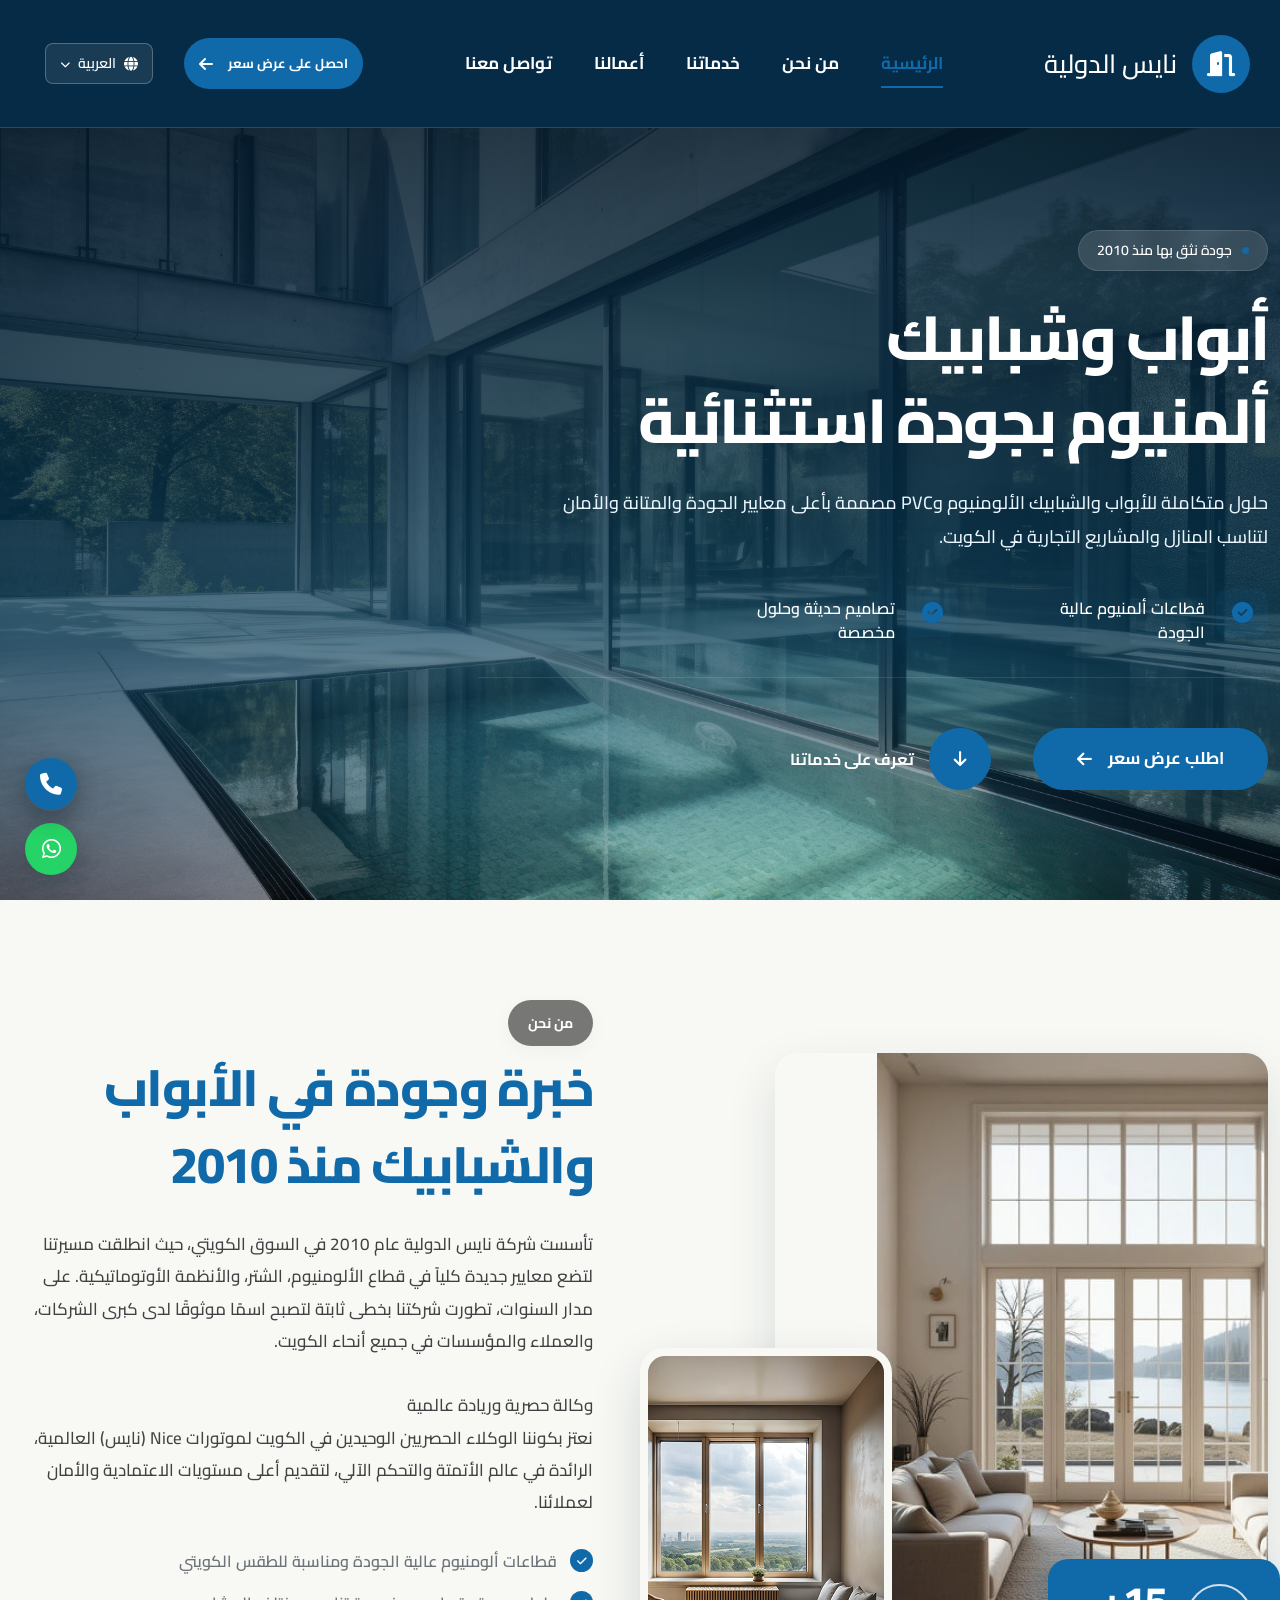
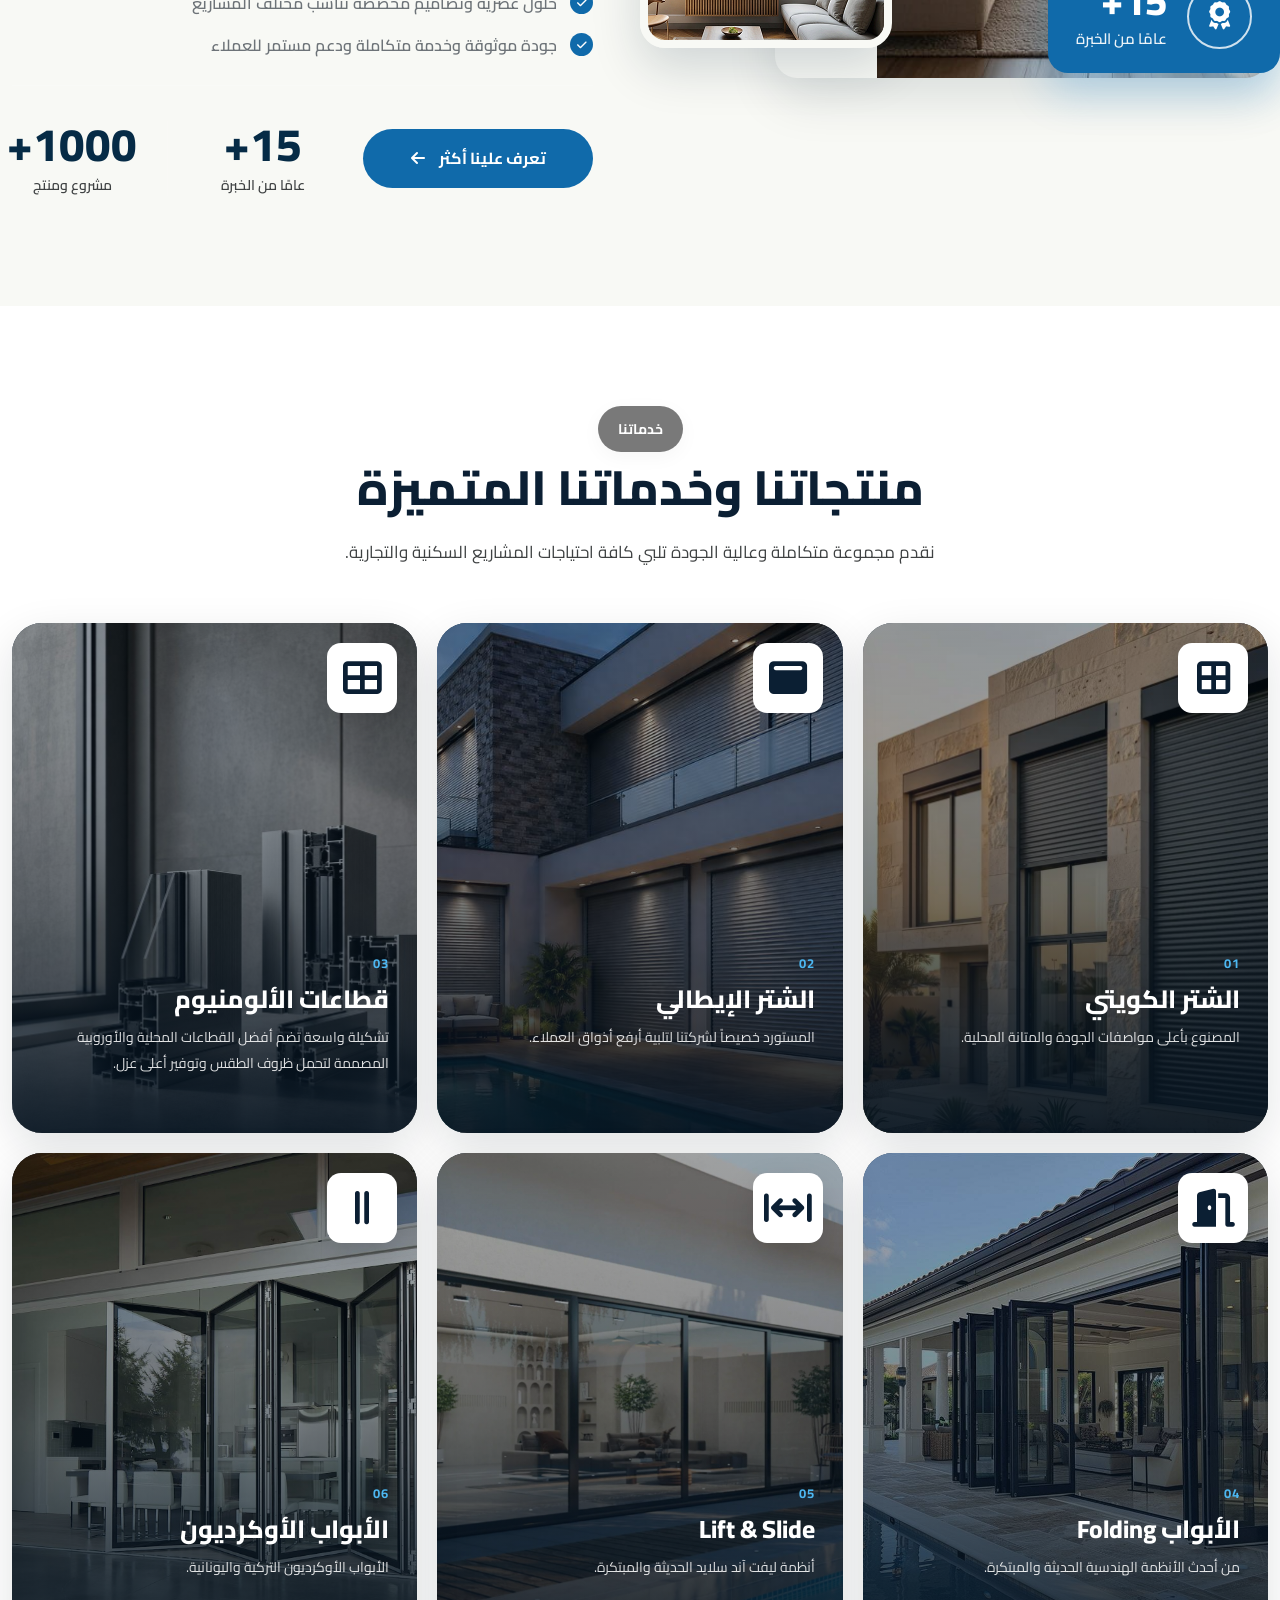
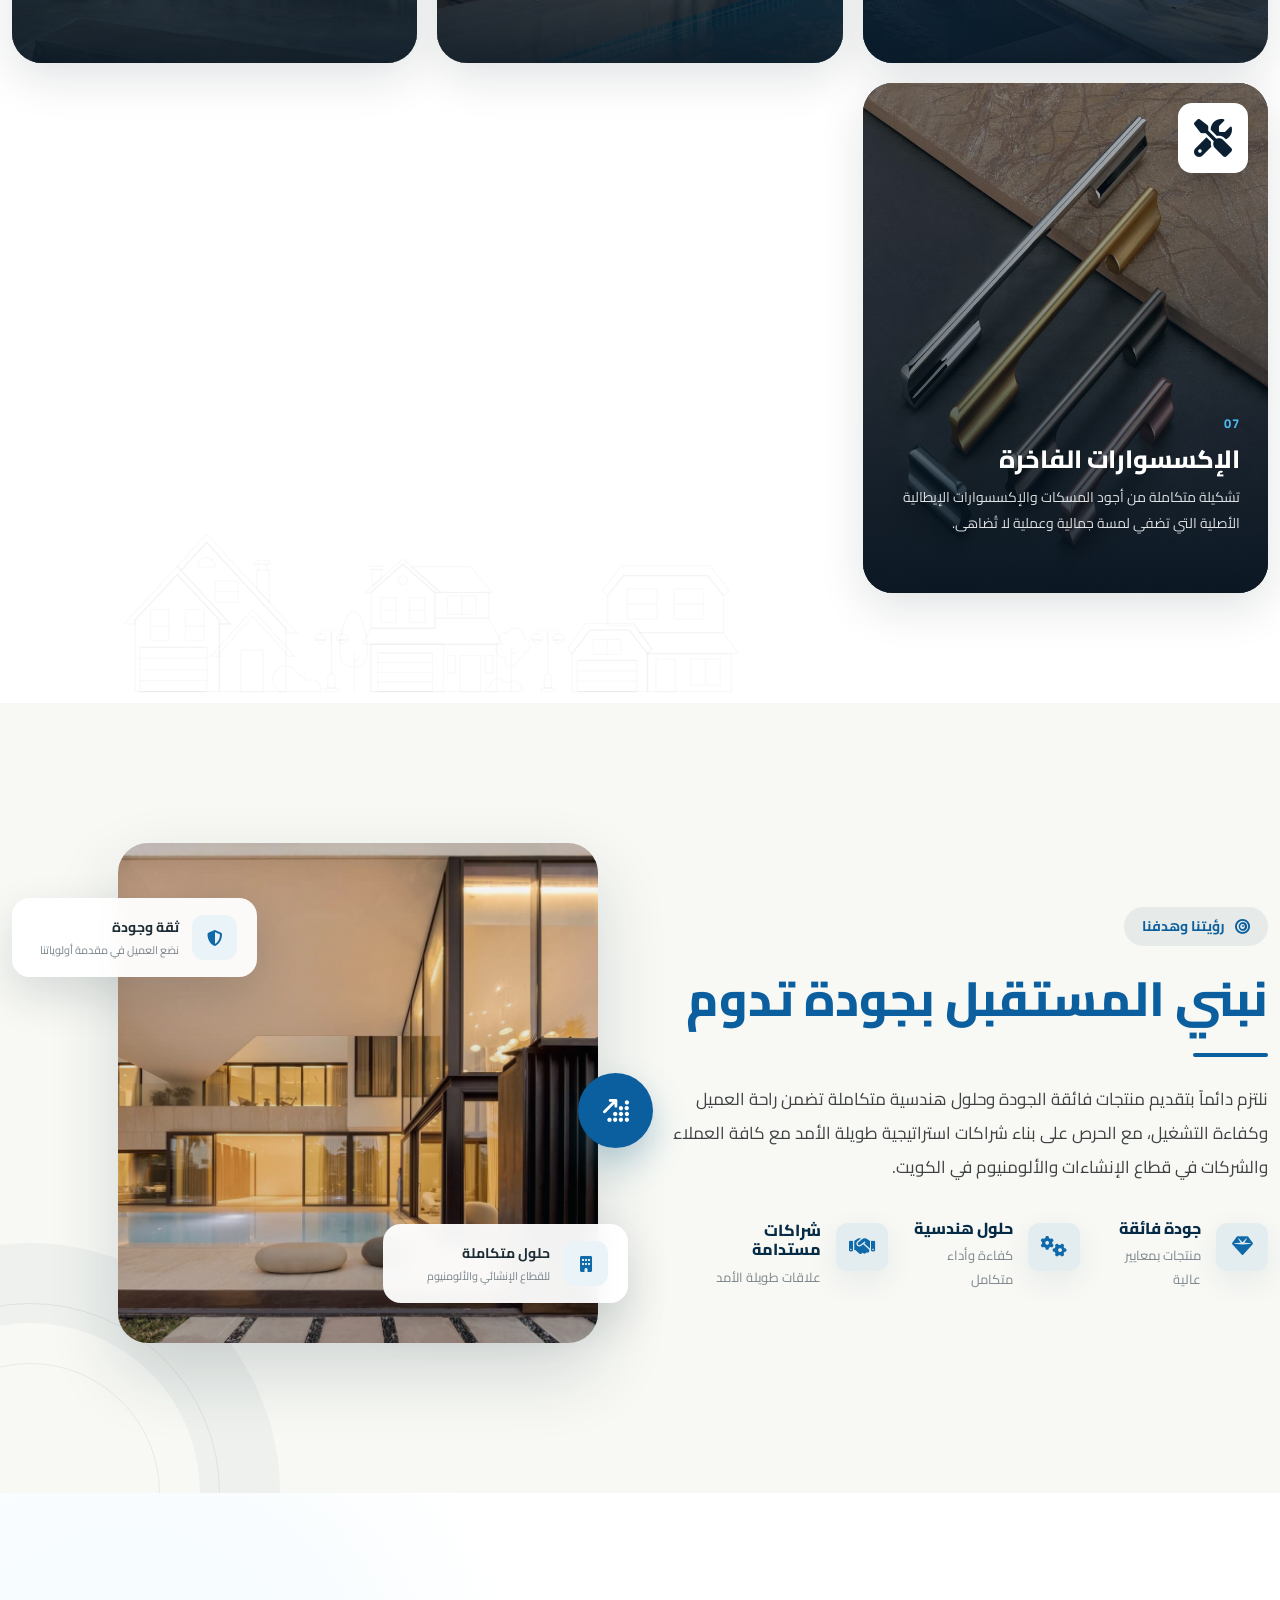
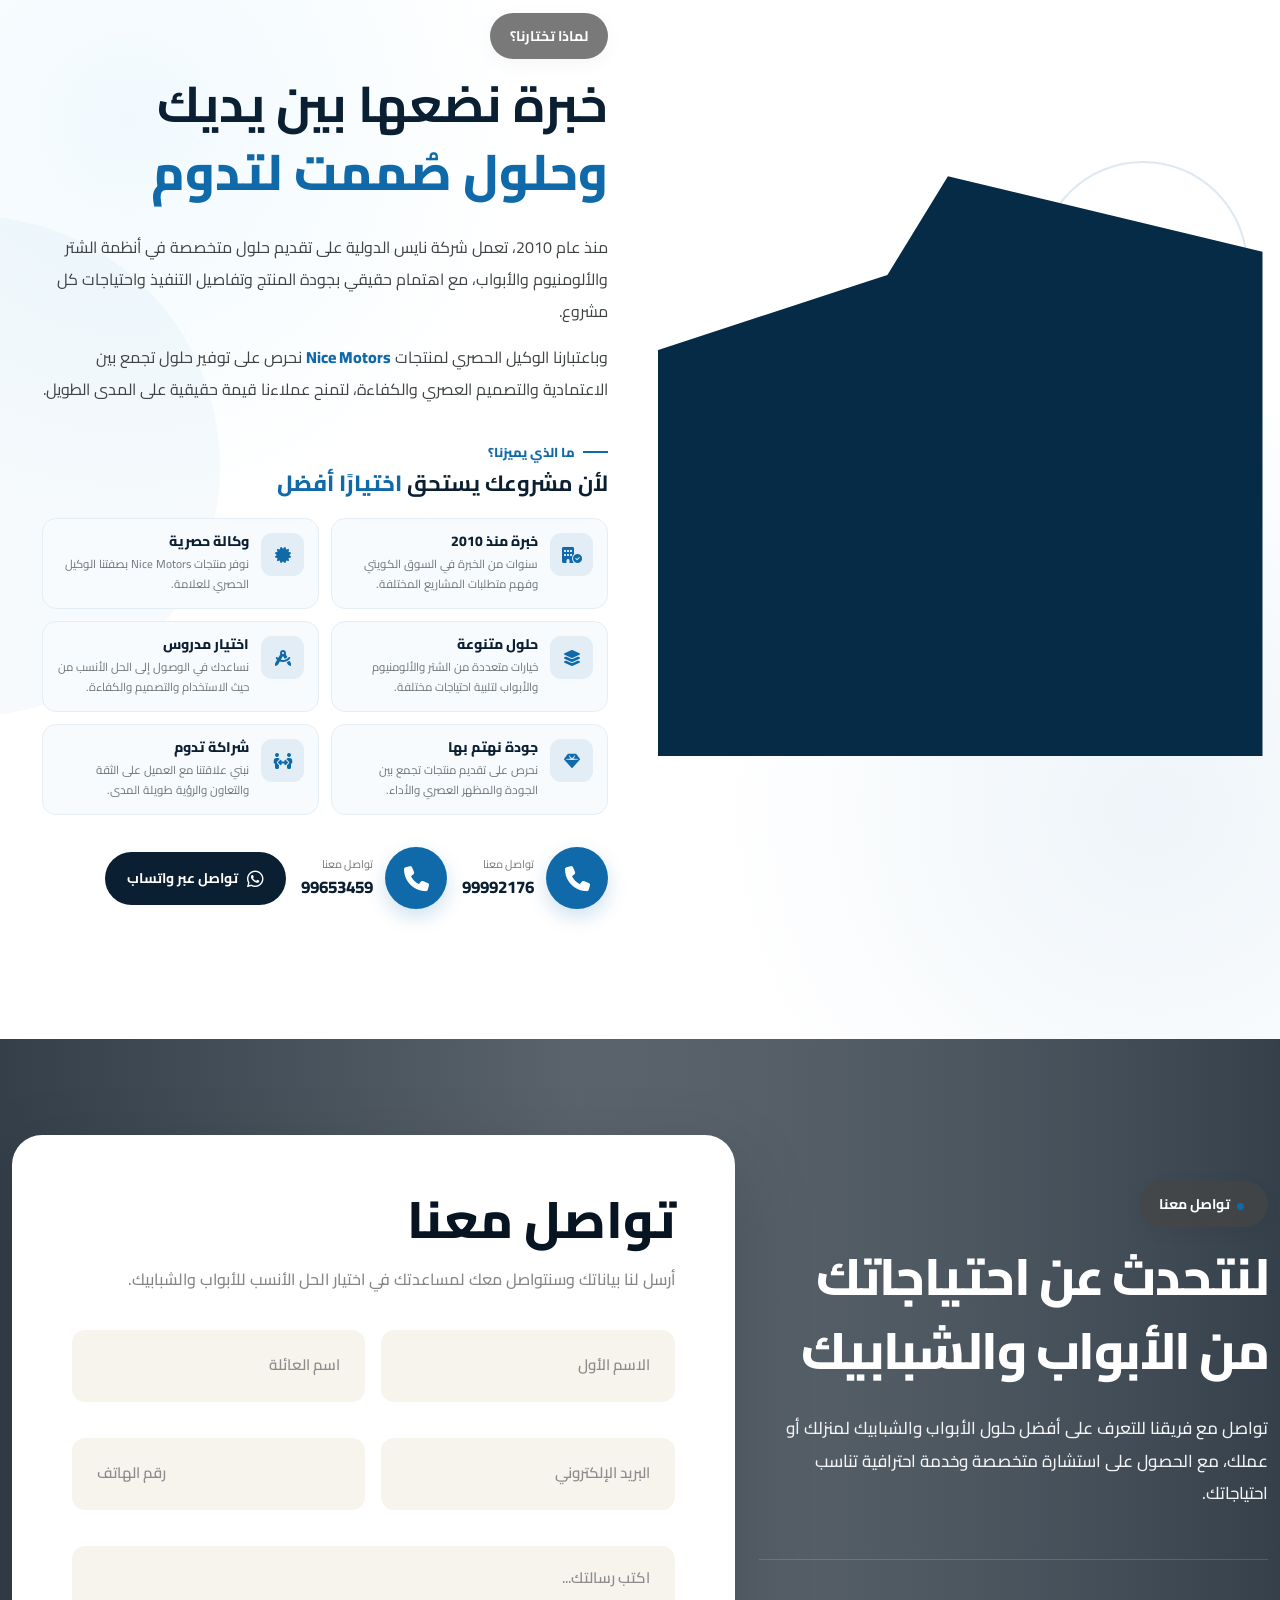
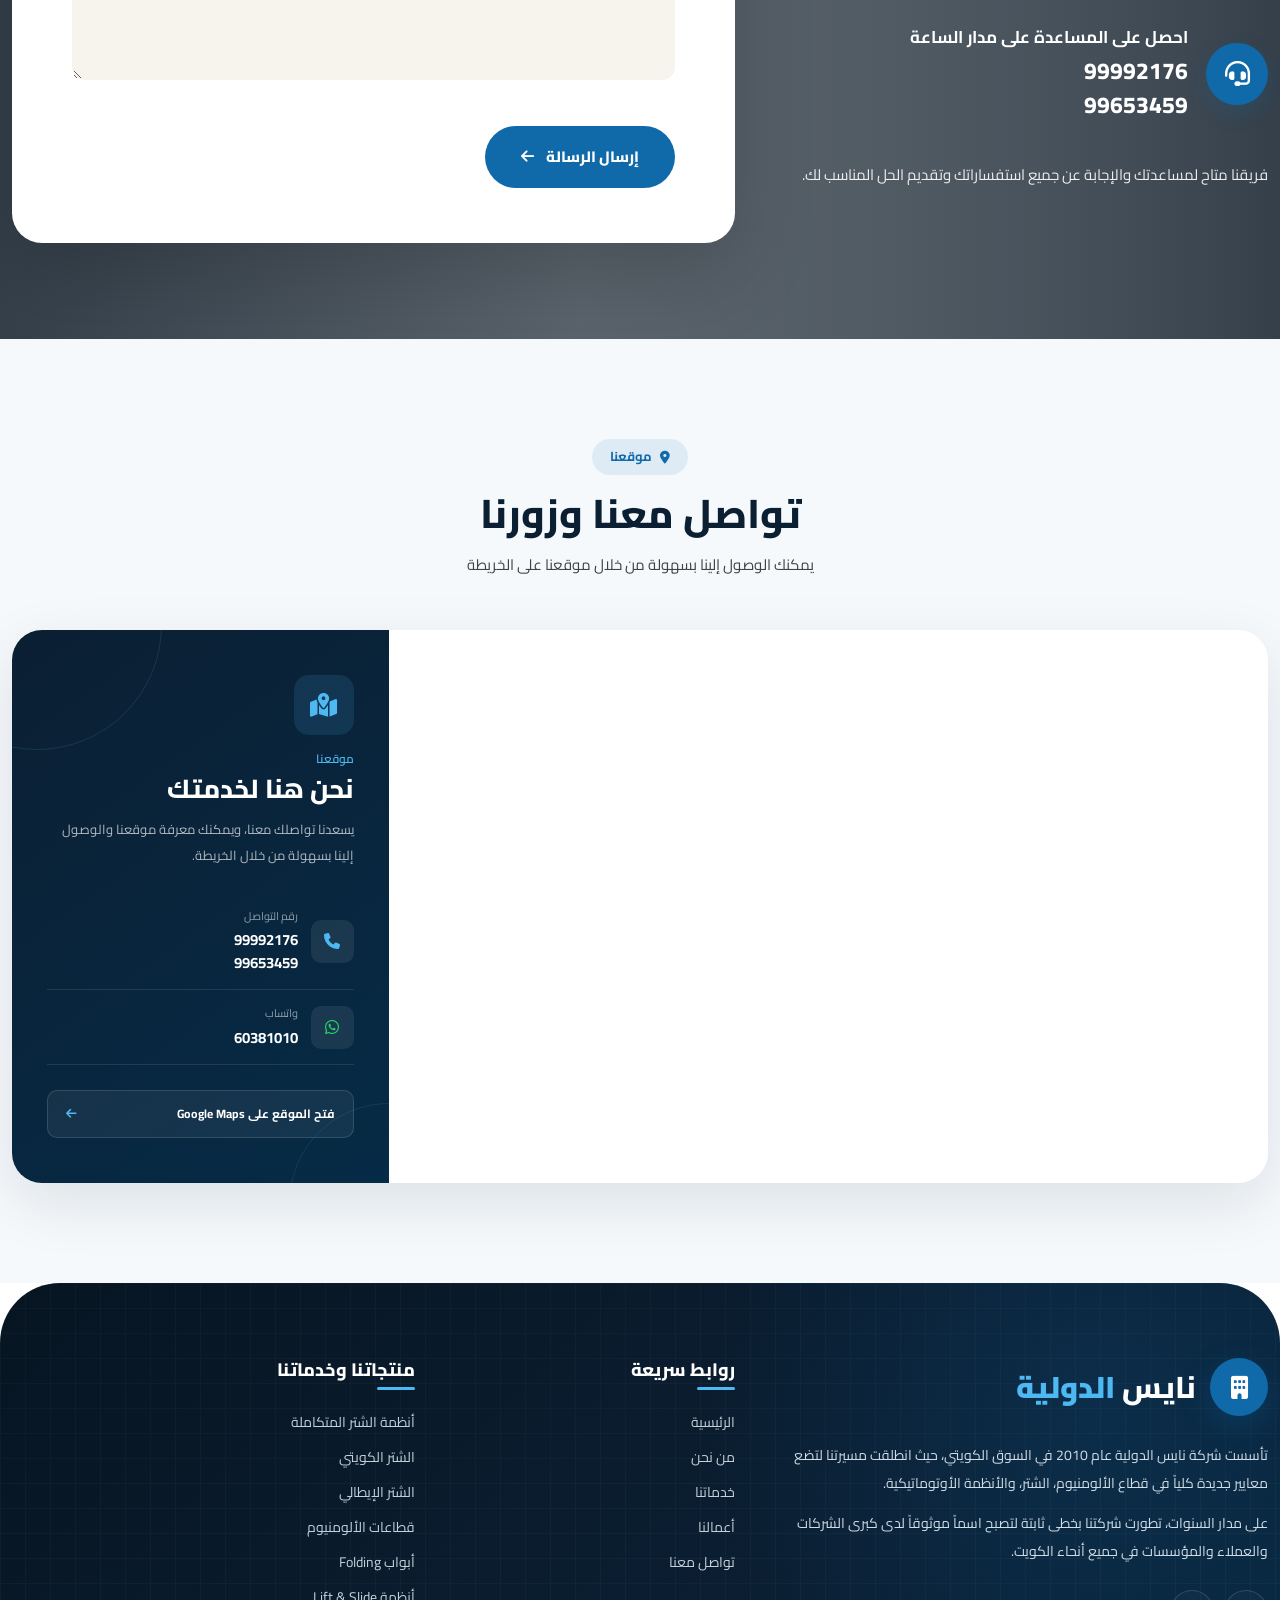
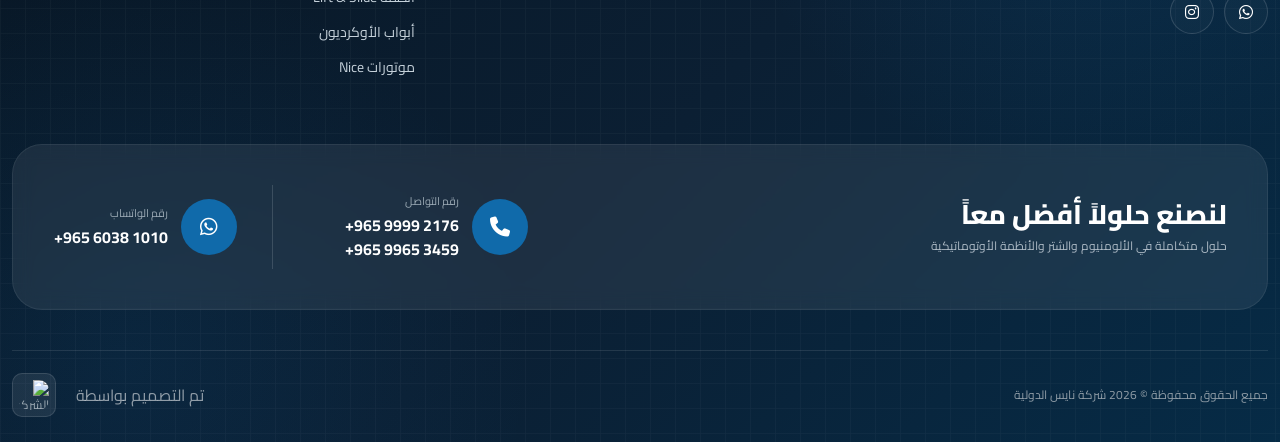
==== commit 679bc715: "Update index.html" ====
--- a/index.html
+++ b/index.html
@@ -1888,7 +1888,13 @@
   </div>
 </footer>
    <div class="floating-contact">
-
+     <a
+     class="floating-btn floating-instagram"
+              href="https://www.instagram.com/automatic_system99?utm_source=qr&stkn=dHphNjB1NWxzbmFx"
+              target="_blank"
+              rel="noopener noreferrer">
+              <i class="fa-brands fa-instagram"></i>
+            </a>
   <div class="floating-call-wrapper">
     <button
       class="floating-btn floating-phone"
--- a/css/index.css
+++ b/css/index.css
@@ -165,17 +165,15 @@
   justify-content: center;
   gap: 15px;
 
-  min-width: 245px;
-  height: 58px;
-
-  padding: 0 25px;
+
+  padding: 16px 15px;
 
   background: var(--primary-color);
   color: var(--white-color);
 
   border-radius: 40px;
 
-  font-size: 16px;
+  font-size: 13px;
   font-weight: 700;
 
   transition: var(--transition);
@@ -253,7 +251,7 @@
   backdrop-filter: blur(8px);
 }
 
-.hero-badge span {
+.hero-badge .dot {
   width: 7px;
   height: 7px;
 
@@ -541,14 +539,12 @@
     max-width: 720px;
   }
 }
-
-@media (max-width: 991px) {
-  .main-navbar {
+@media screen and (max-width:1200px) {
+    .main-navbar {
     height: 95px;
   }
 
-  .desktop-menu,
-  .navbar-cta {
+  .desktop-menu{
     display: none;
   }
 
@@ -558,6 +554,9 @@
     align-items: center;
     justify-content: center;
   }
+}
+@media (max-width: 991px) {
+
 
   .hero-section {
     min-height: 850px;
@@ -835,7 +834,7 @@
   box-shadow: 0 5px 20px rgba(0, 0, 0, 0.04);
 }
 
-.section-badge span {
+.section-badge .dot {
   width: 7px;
   height: 7px;
 
@@ -1880,7 +1879,7 @@
 
 .nice-title {
     color: var(--secondary-color);
-    font-size: clamp(34px, 4vw, 58px);
+    font-size: clamp(34px, 4vw, 50px);
     line-height: 1.35;
     font-weight: 700;
     margin-bottom: 25px;
@@ -2202,10 +2201,7 @@
     flex-direction: column;
 }
 
-.contact-info span {
-    color: #777;
-    font-size: 10px;
-}
+
 
 .contact-info strong {
     direction: ltr;
@@ -6109,3 +6105,176 @@
 }
 
 
+/* =========================
+   Language Switcher
+========================= */
+
+.language-switcher {
+    position: relative;
+    margin-inline: 15px;
+}
+
+.language-btn {
+    display: flex;
+    align-items: center;
+    gap: 8px;
+
+    padding: 9px 14px;
+
+    border: 1px solid rgba(255, 255, 255, 0.25);
+    border-radius: 8px;
+
+    background: rgba(255, 255, 255, 0.08);
+    color: #fff;
+
+    font-family: "Cairo", sans-serif;
+    font-size: 14px;
+    font-weight: 600;
+
+    cursor: pointer;
+
+    transition: all 0.3s ease;
+}
+
+.language-btn:hover {
+    background: rgba(255, 255, 255, 0.15);
+    border-color: rgba(255, 255, 255, 0.4);
+}
+
+.language-btn .fa-chevron-down {
+    font-size: 10px;
+    transition: transform 0.3s ease;
+}
+
+.language-switcher.active .fa-chevron-down {
+    transform: rotate(180deg);
+}
+
+
+/* Dropdown */
+
+.language-dropdown {
+    position: absolute;
+
+    top: calc(100% + 10px);
+    right: 0;
+
+    min-width: 145px;
+
+    padding: 6px;
+
+    background: #fff;
+
+    border-radius: 10px;
+
+    box-shadow: 0 12px 35px rgba(0, 0, 0, 0.18);
+
+    opacity: 0;
+    visibility: hidden;
+
+    transform: translateY(-8px);
+
+    transition: all 0.25s ease;
+
+    z-index: 9999;
+}
+
+.language-switcher.active .language-dropdown {
+    opacity: 1;
+    visibility: visible;
+    transform: translateY(0);
+}
+
+
+.language-option {
+    width: 100%;
+
+    display: flex;
+    align-items: center;
+    justify-content: space-between;
+
+    padding: 9px 11px;
+
+    border: none;
+    border-radius: 7px;
+
+    background: transparent;
+
+    color: #222;
+
+    font-family: "Cairo", sans-serif;
+    font-size: 14px;
+    font-weight: 600;
+
+    cursor: pointer;
+
+    transition: all 0.2s ease;
+}
+
+.language-option:hover {
+    background: #f3f3f3;
+}
+
+.language-option .fa-check {
+    display: none;
+    font-size: 12px;
+}
+
+.language-option.active .fa-check {
+    display: block;
+}
+
+
+.language-arrow {
+  transition: transform 0.3s ease;
+}
+
+html[dir="ltr"] .language-arrow {
+  transform: rotate(180deg);
+}
+
+html[dir="rtl"] .language-arrow {
+  transform: rotate(0deg);
+}
+html[dir="ltr"] .vision-section {
+  direction: ltr;
+}
+
+html[dir="rtl"] .vision-section {
+  direction: rtl;
+}
+
+html[dir="ltr"] .vision-content {
+  text-align: left;
+}
+
+html[dir="rtl"] .vision-content {
+  text-align: right;
+}
+
+html[dir="ltr"] .vision-label {
+  flex-direction: row;
+}
+
+html[dir="rtl"] .vision-label {
+  flex-direction: row;
+}
+
+html[dir="ltr"] .vision-feature {
+  direction: ltr;
+}
+
+html[dir="rtl"] .vision-feature {
+  direction: rtl;
+}
+
+html[dir="ltr"] .vision-card {
+  direction: ltr;
+}
+
+html[dir="rtl"] .vision-card {
+  direction: rtl;
+}
+html[dir="ltr"]  .footer-column h3::after {
+right: 49px; 
+}
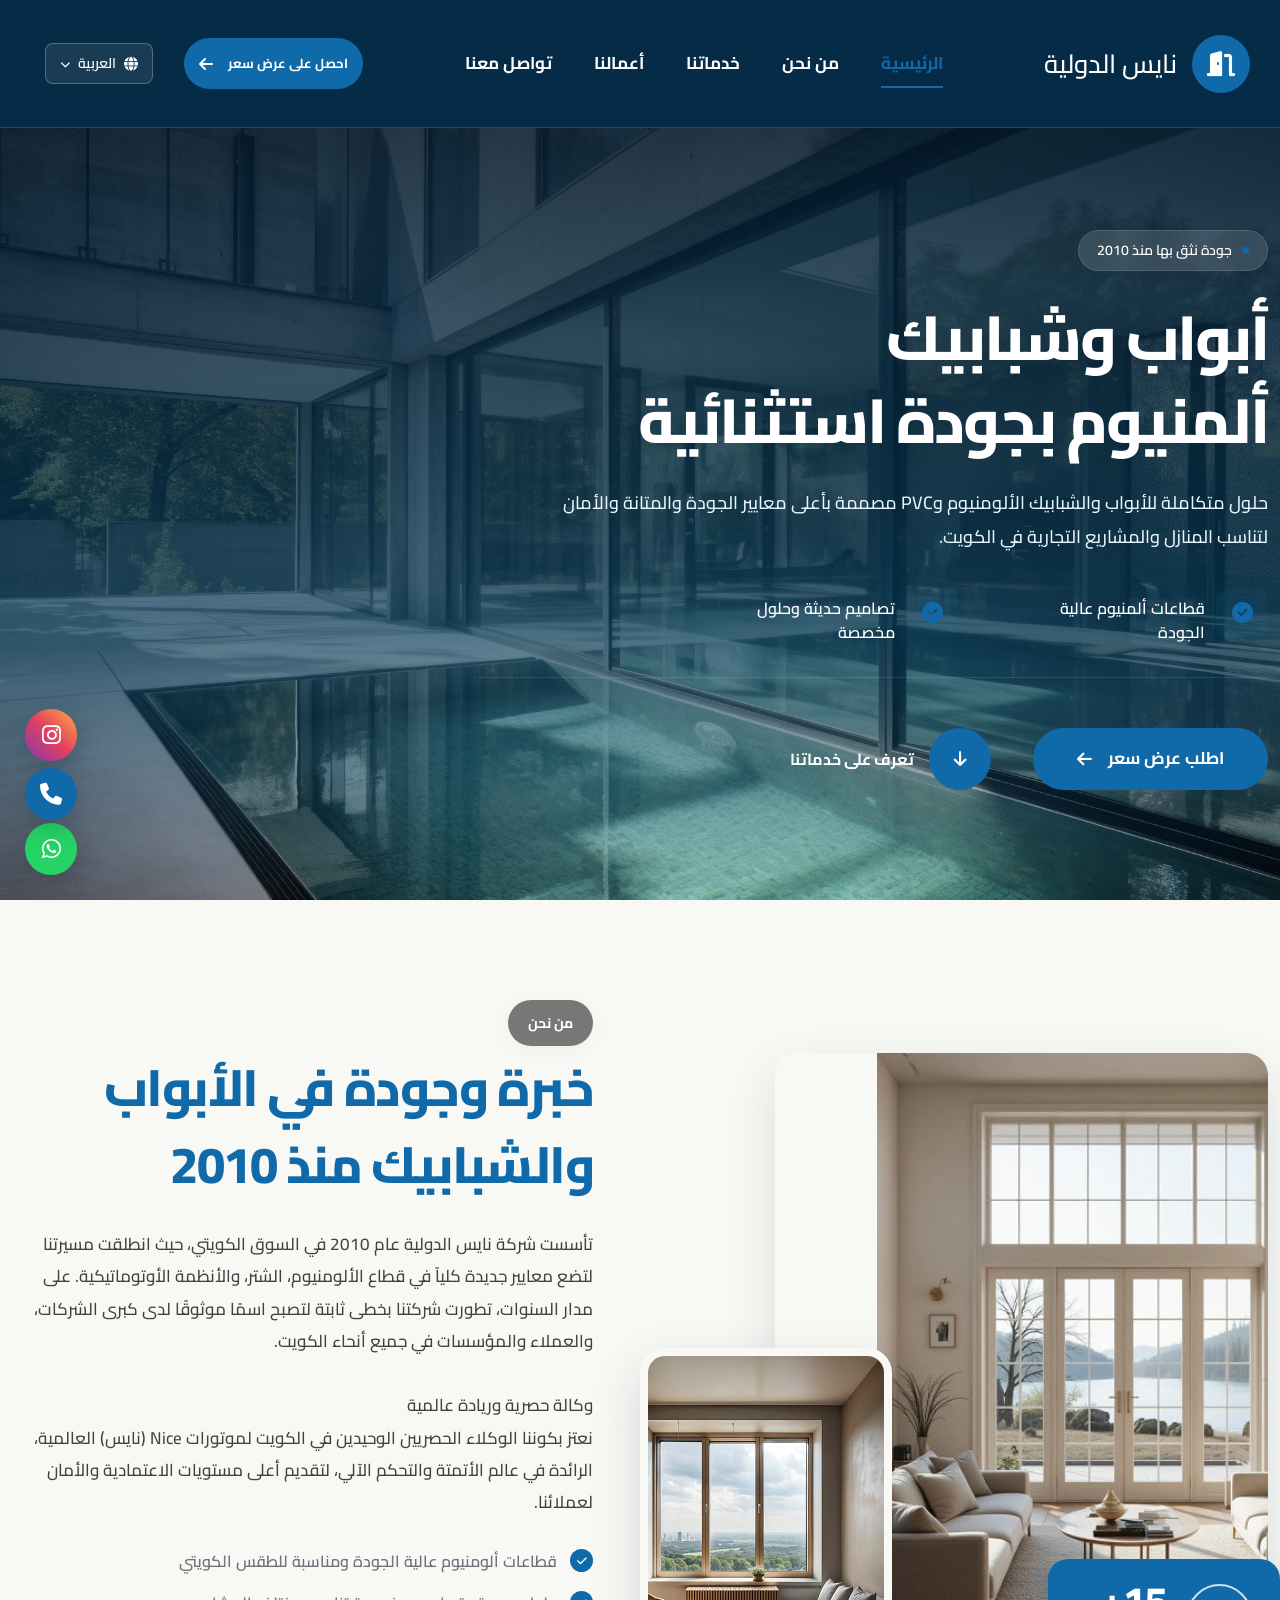
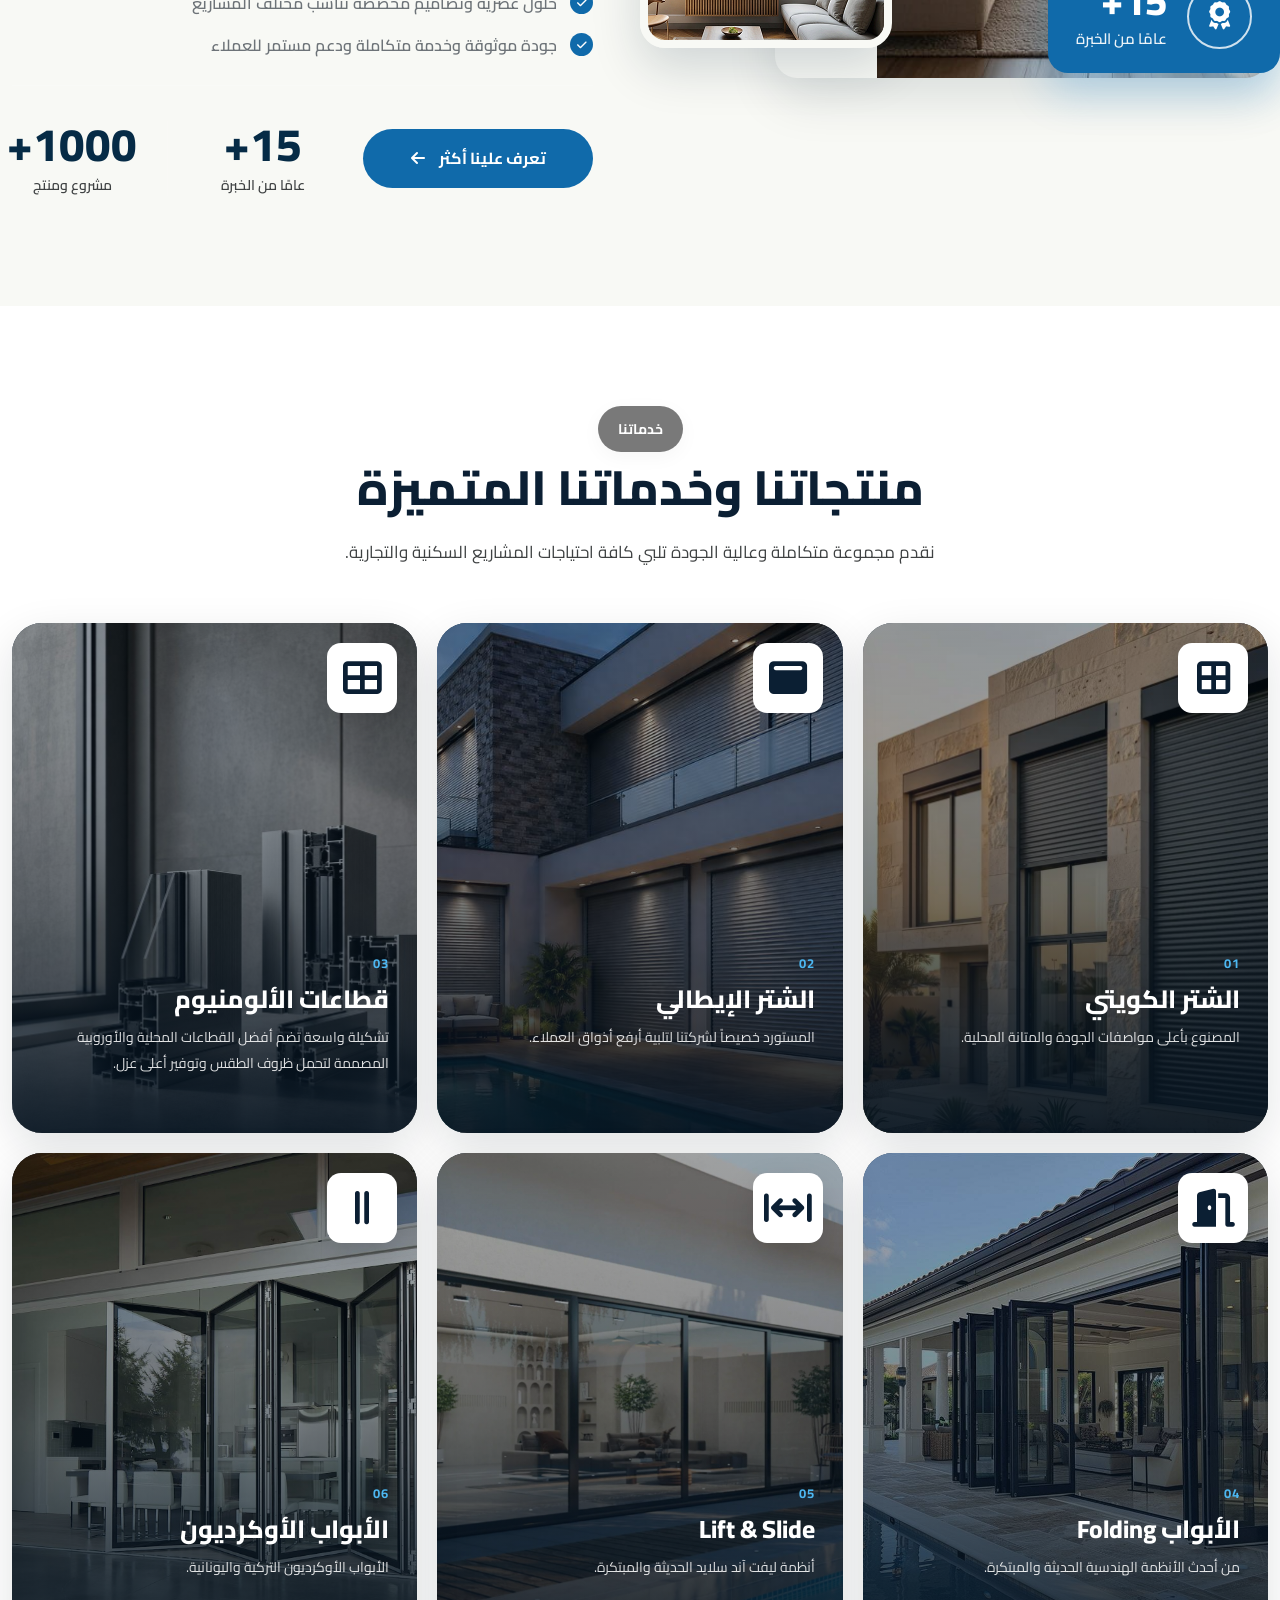
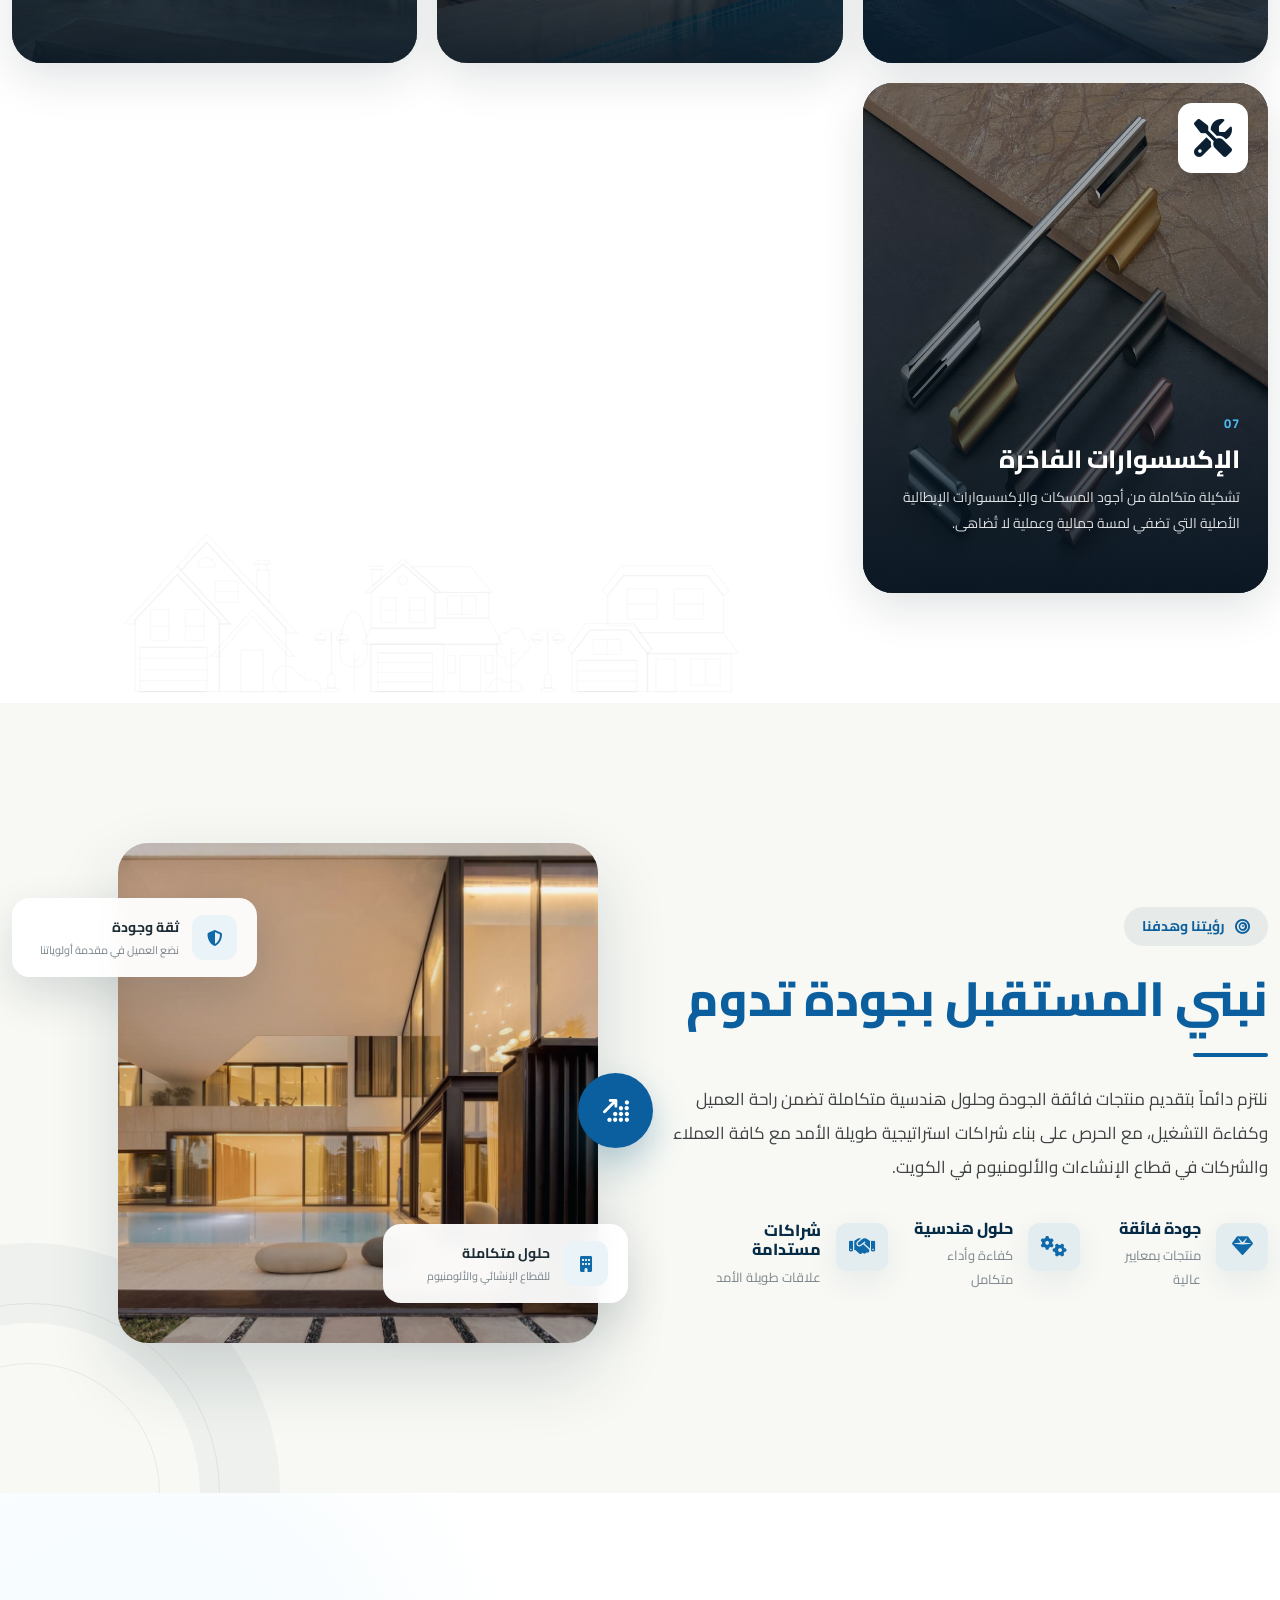
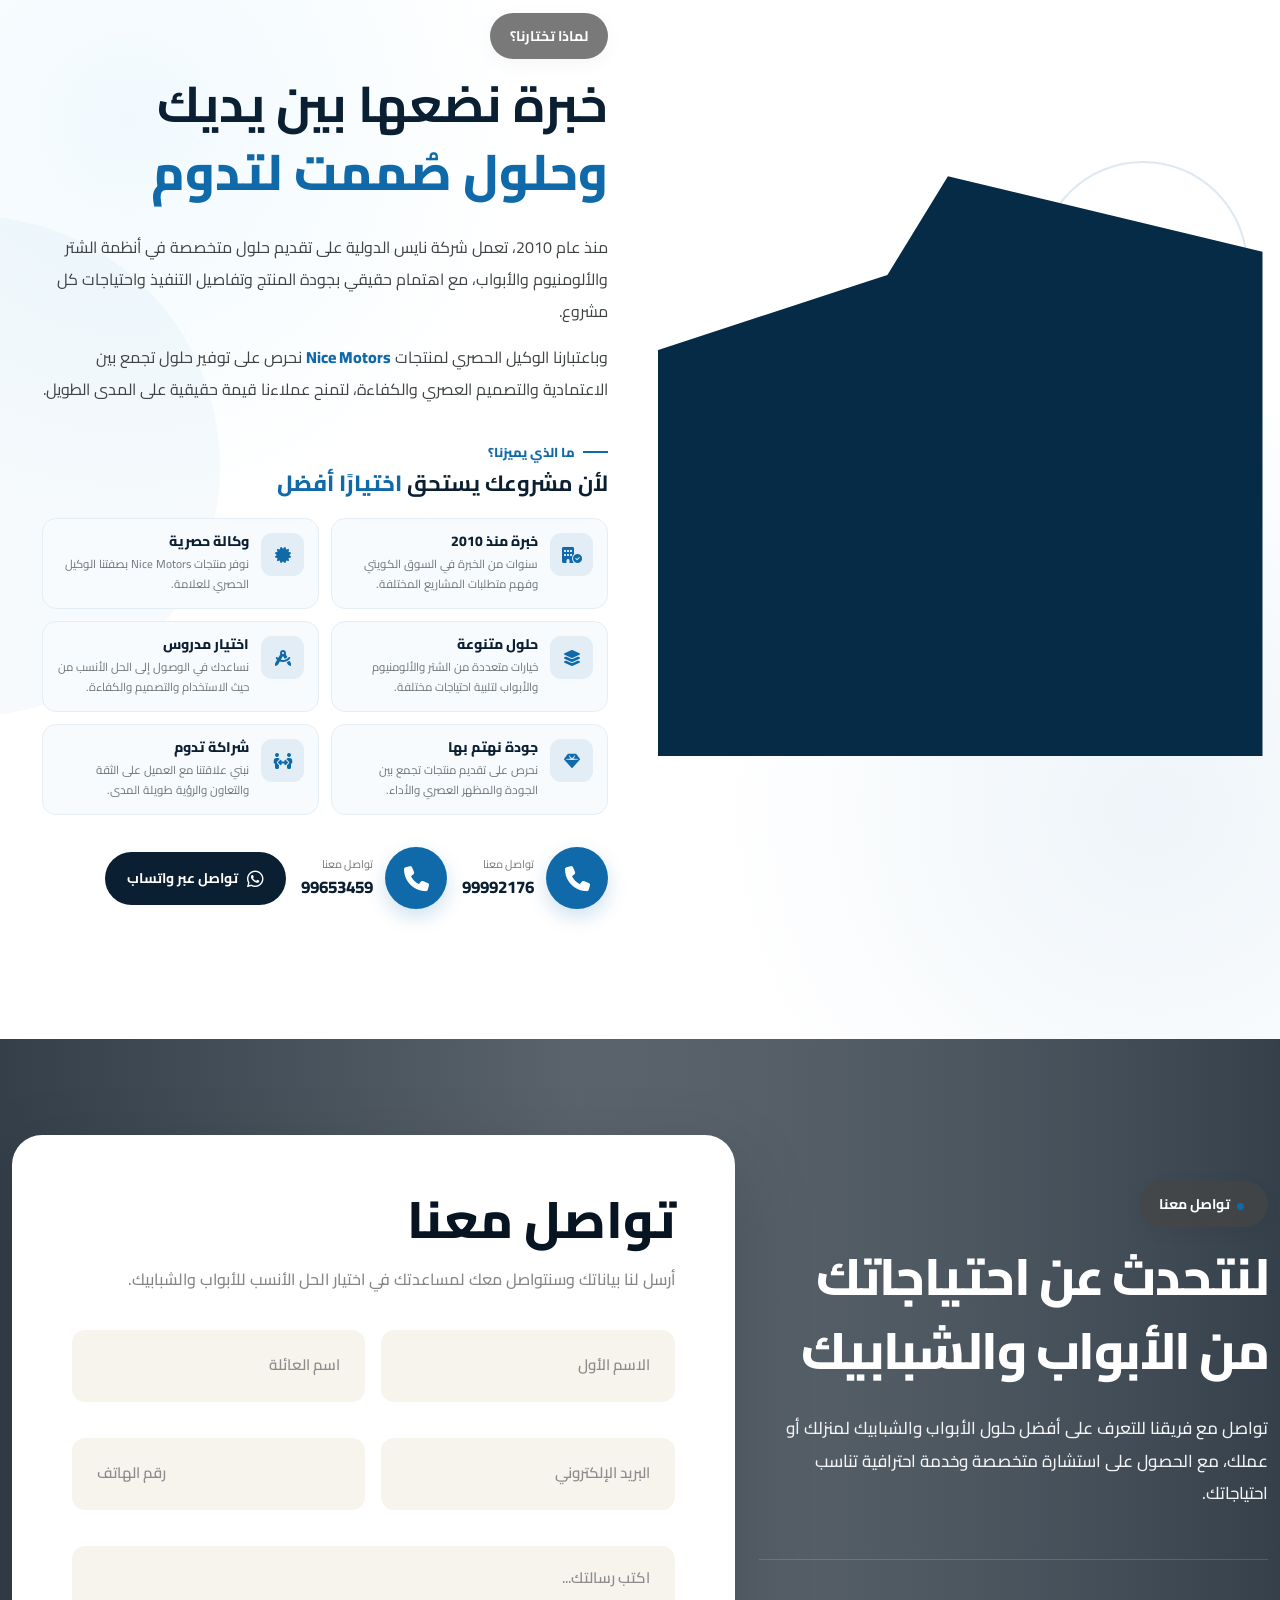
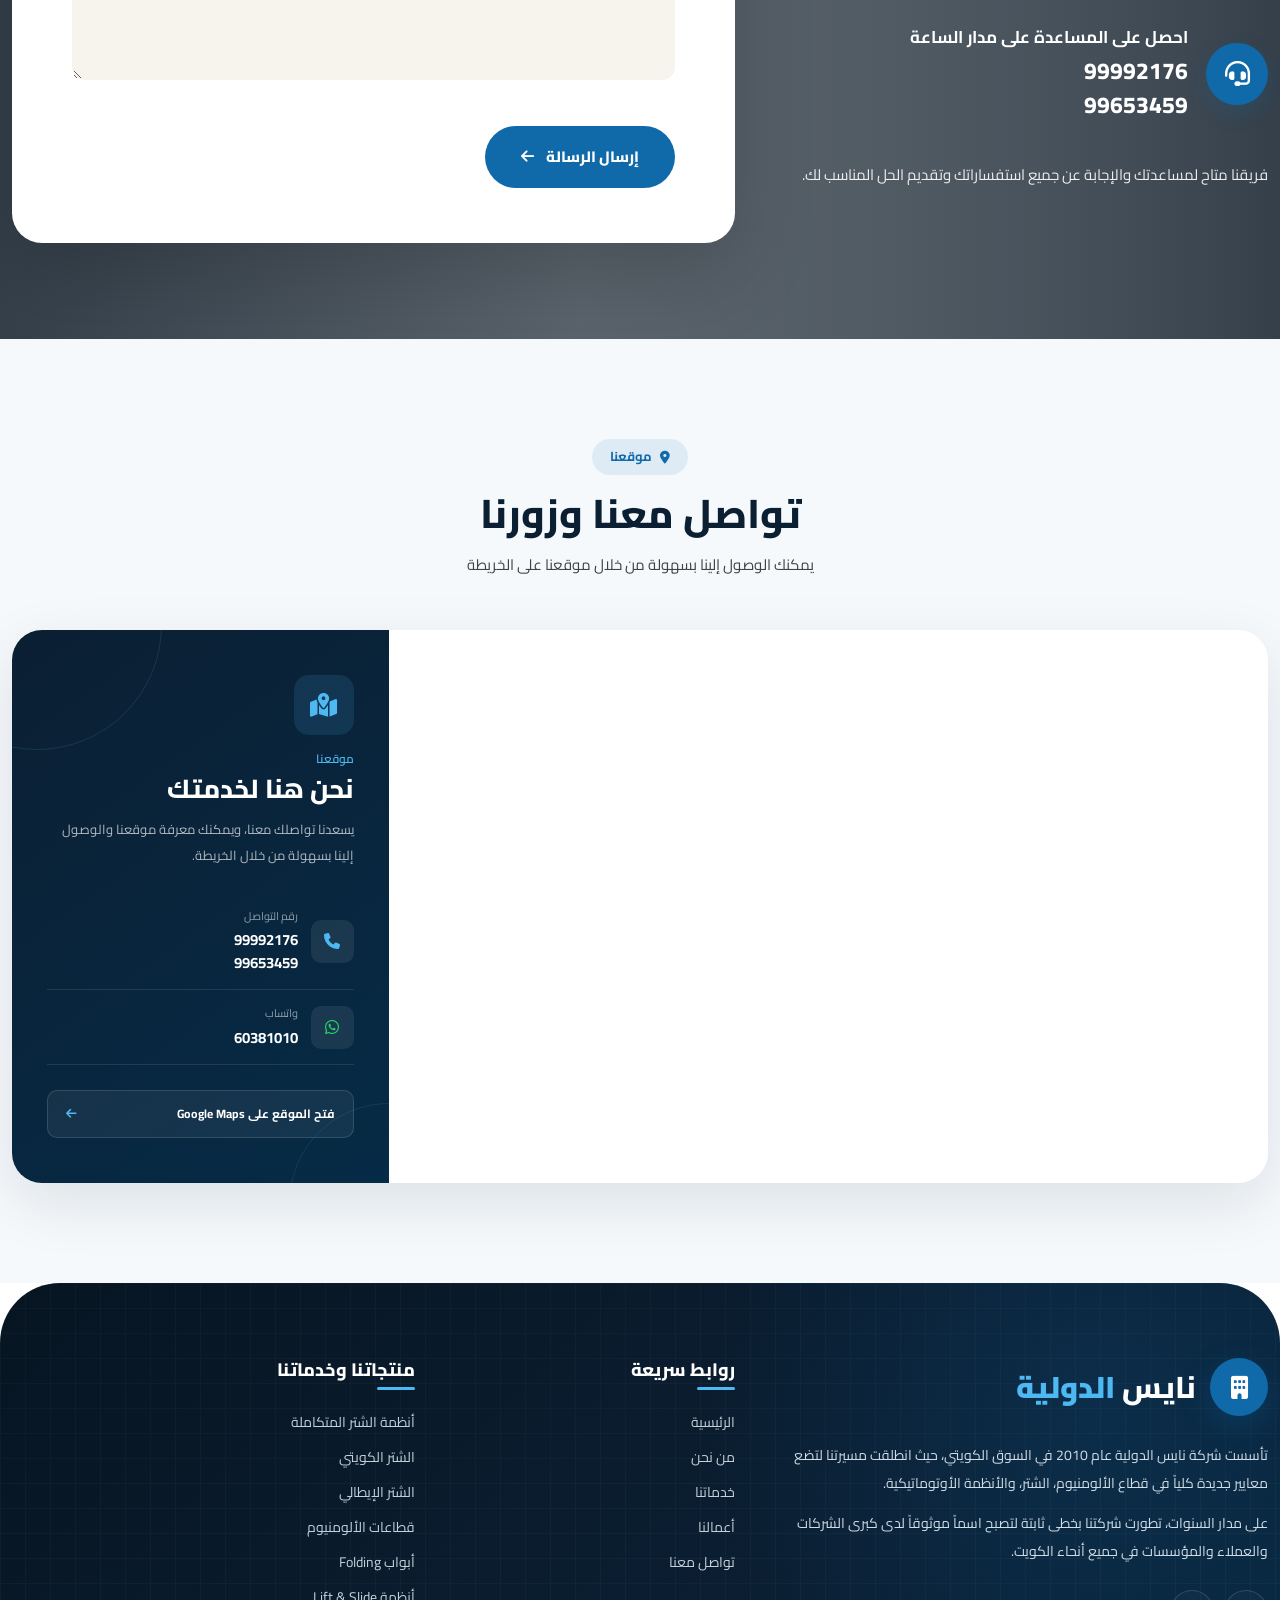
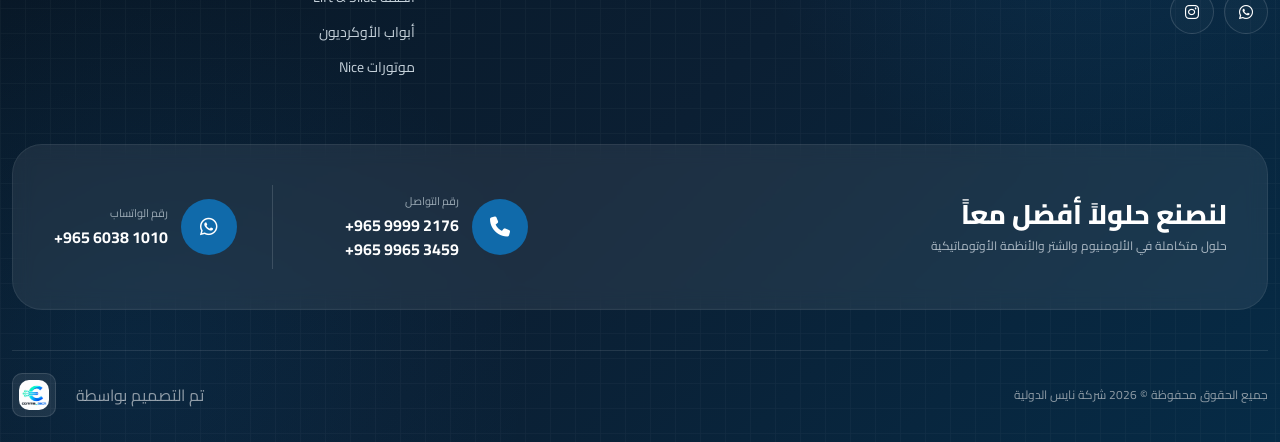
==== commit 517addf1: "Update index.html" ====
--- a/index.html
+++ b/index.html
@@ -1400,6 +1400,7 @@
                     placeholder="الاسم الأول"
                     data-placeholder-ar="الاسم الأول"
                     data-placeholder-en="First Name"
+                    required
                   />
 
                   <small class="error-message"></small>
@@ -1418,6 +1419,7 @@
                     placeholder="اسم العائلة"
                     data-placeholder-ar="اسم العائلة"
                     data-placeholder-en="Last Name"
+                    required
                   />
 
                   <small class="error-message"></small>
@@ -1436,6 +1438,7 @@
                     placeholder="البريد الإلكتروني"
                     data-placeholder-ar="البريد الإلكتروني"
                     data-placeholder-en="Email Address"
+                    required
                   />
 
                   <small class="error-message"></small>
@@ -1454,6 +1457,7 @@
                     placeholder="رقم الهاتف"
                     data-placeholder-ar="رقم الهاتف"
                     data-placeholder-en="Phone Number"
+                    required
                   />
 
                   <small class="error-message"></small>
--- a/css/index.css
+++ b/css/index.css
@@ -4310,10 +4310,13 @@
 .floating-whatsapp:hover {
   background: #1ebe5d;
 }
-
+.floating-instagram {
+  background: linear-gradient(45deg, #833AB4, #E4405F, #FCAF45);
+  top:-50px;
+}
 .floating-tooltip {
   position: absolute;
-  right: 65px;
+  left: 65px;
   top: 50%;
   transform: translateY(-50%);
   white-space: nowrap;
@@ -6050,8 +6053,7 @@
 
 .floating-call-wrapper {
     position: fixed;
-    bottom: 90px;
-    left: 25px;
+    bottom: 80px;
     z-index: 9999;
 }
 
